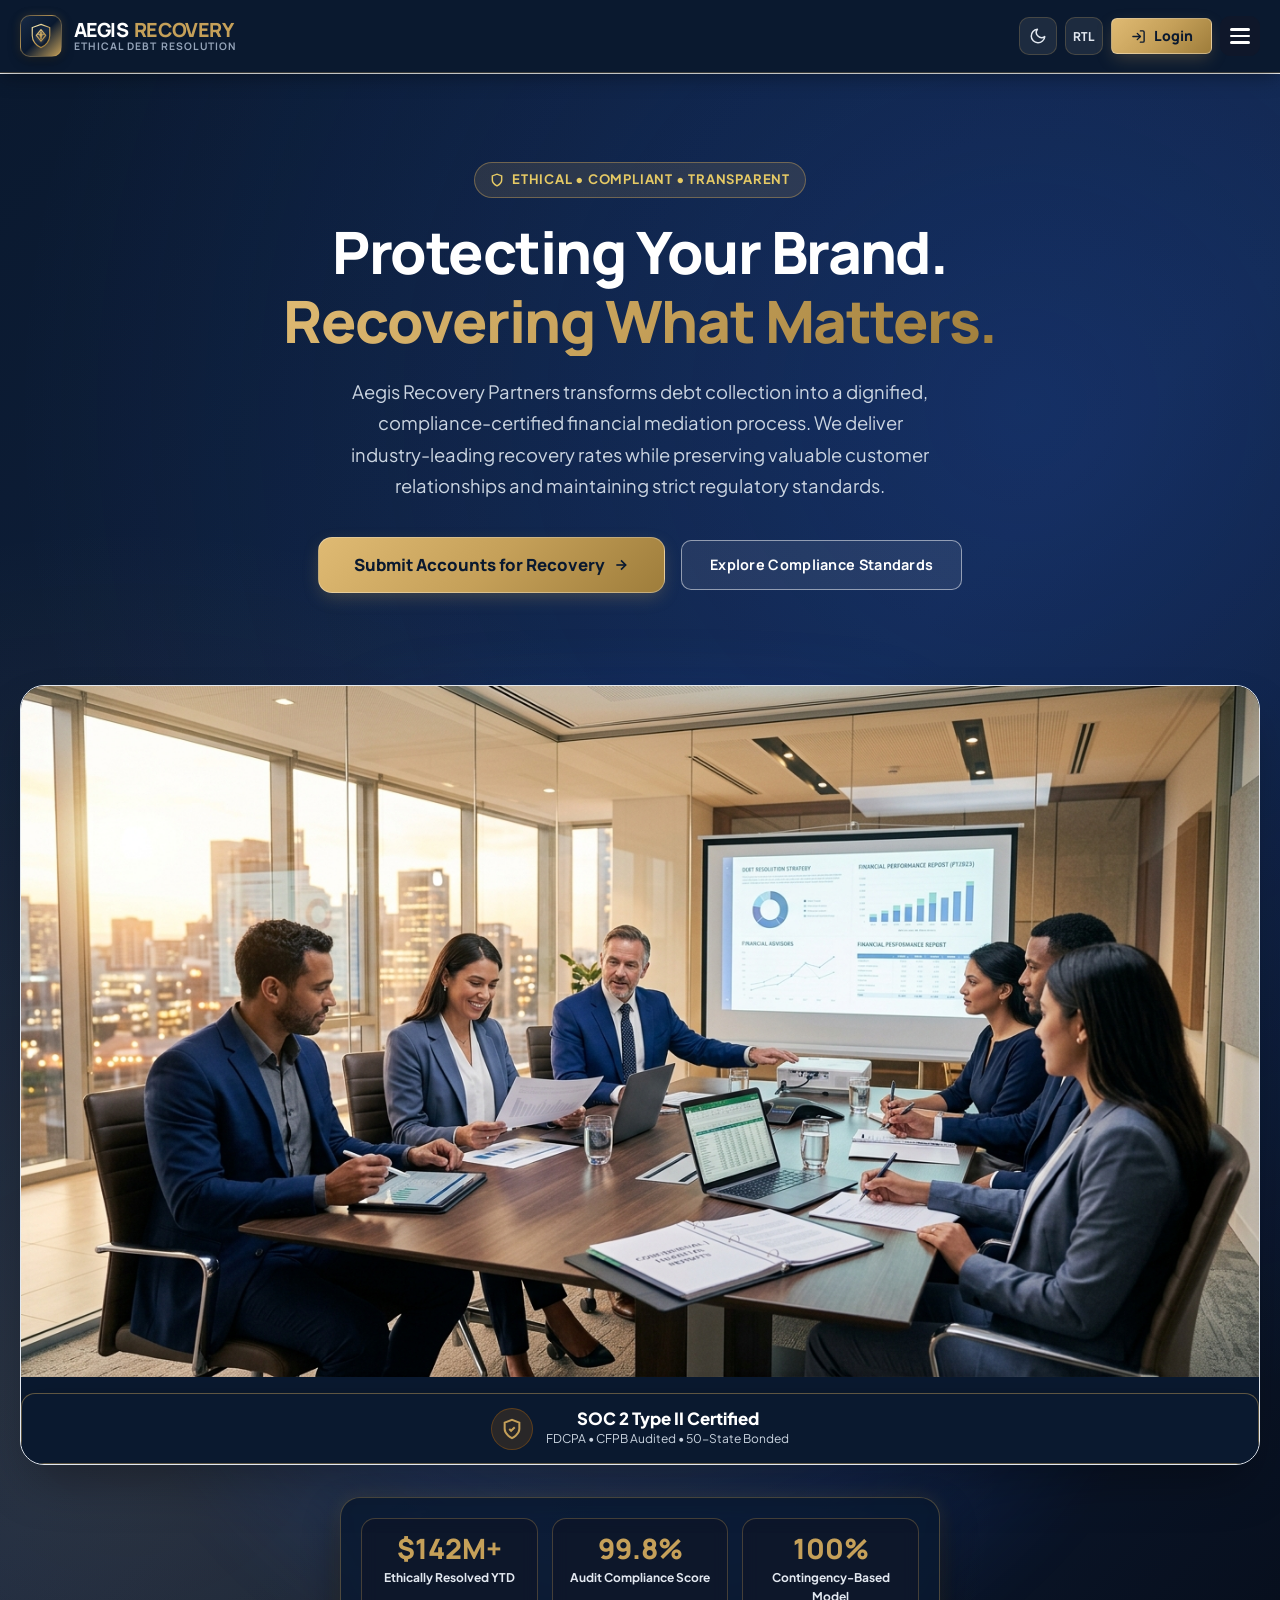
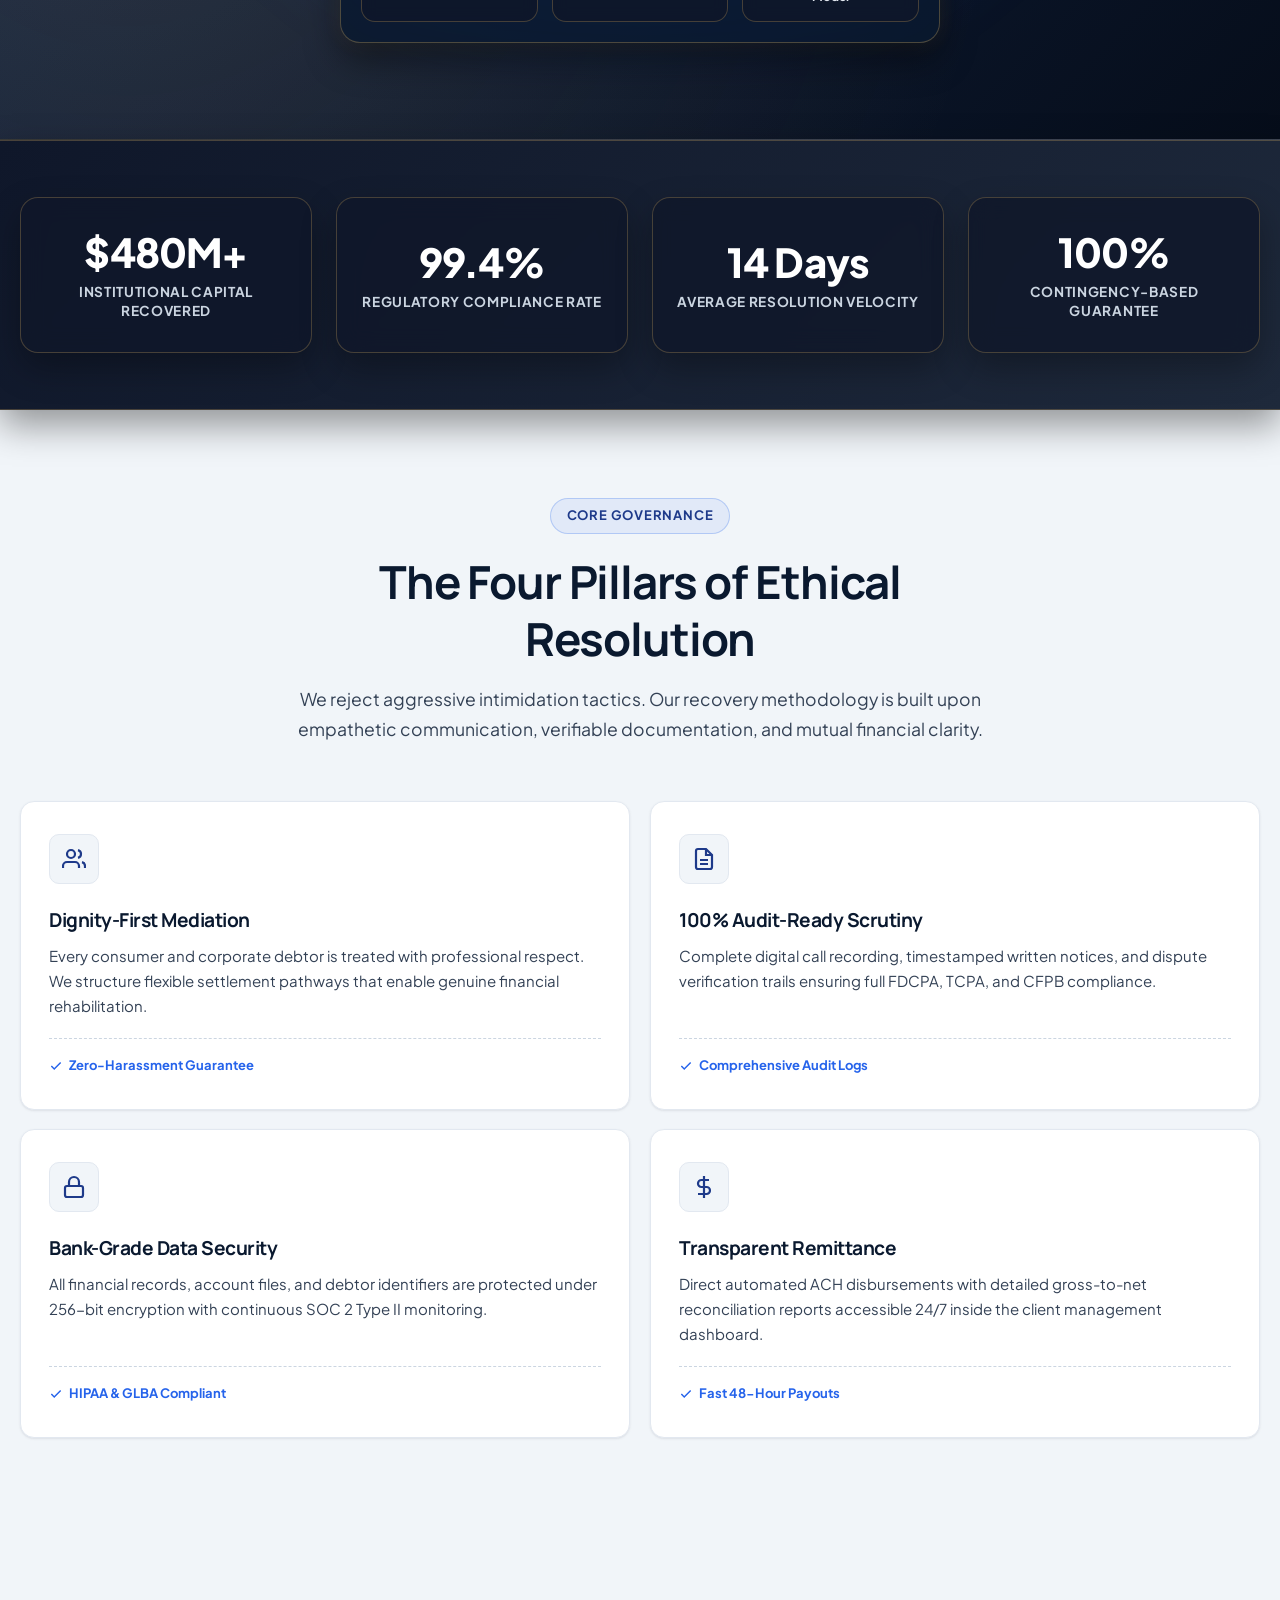
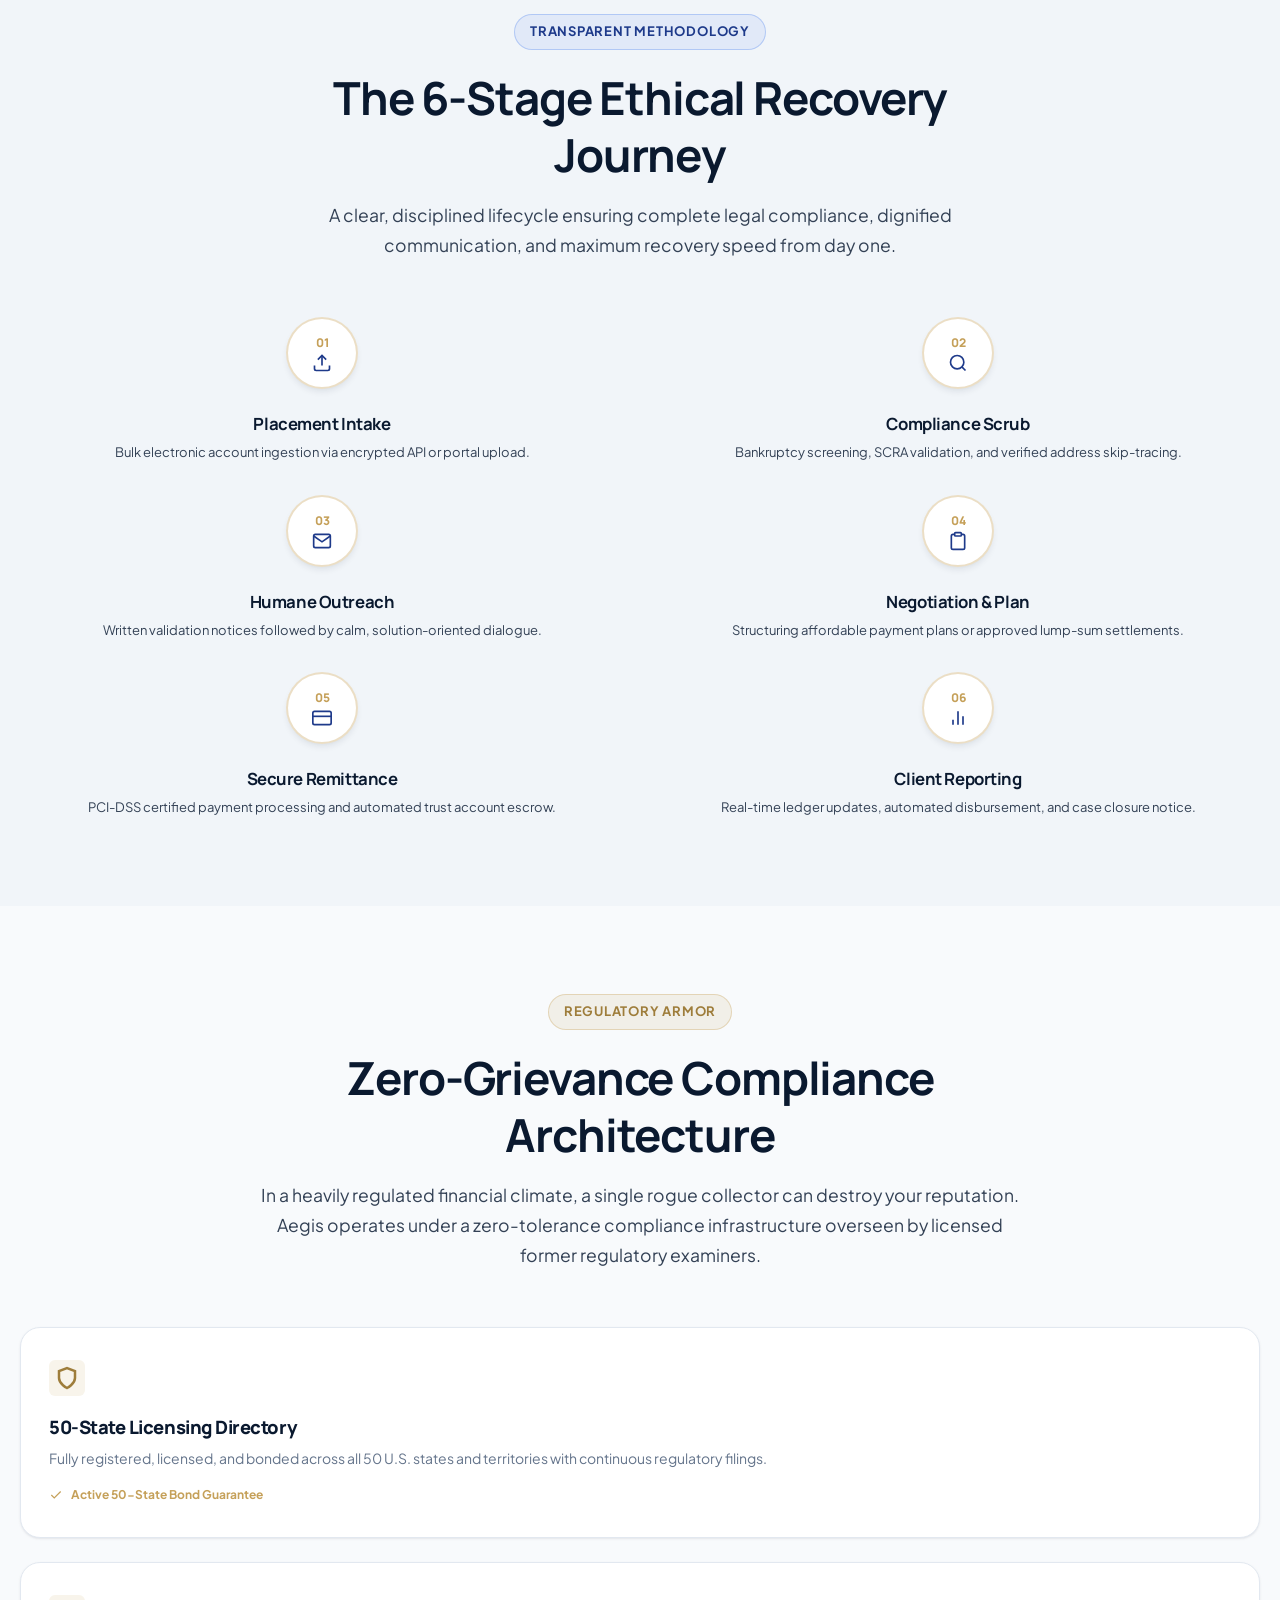
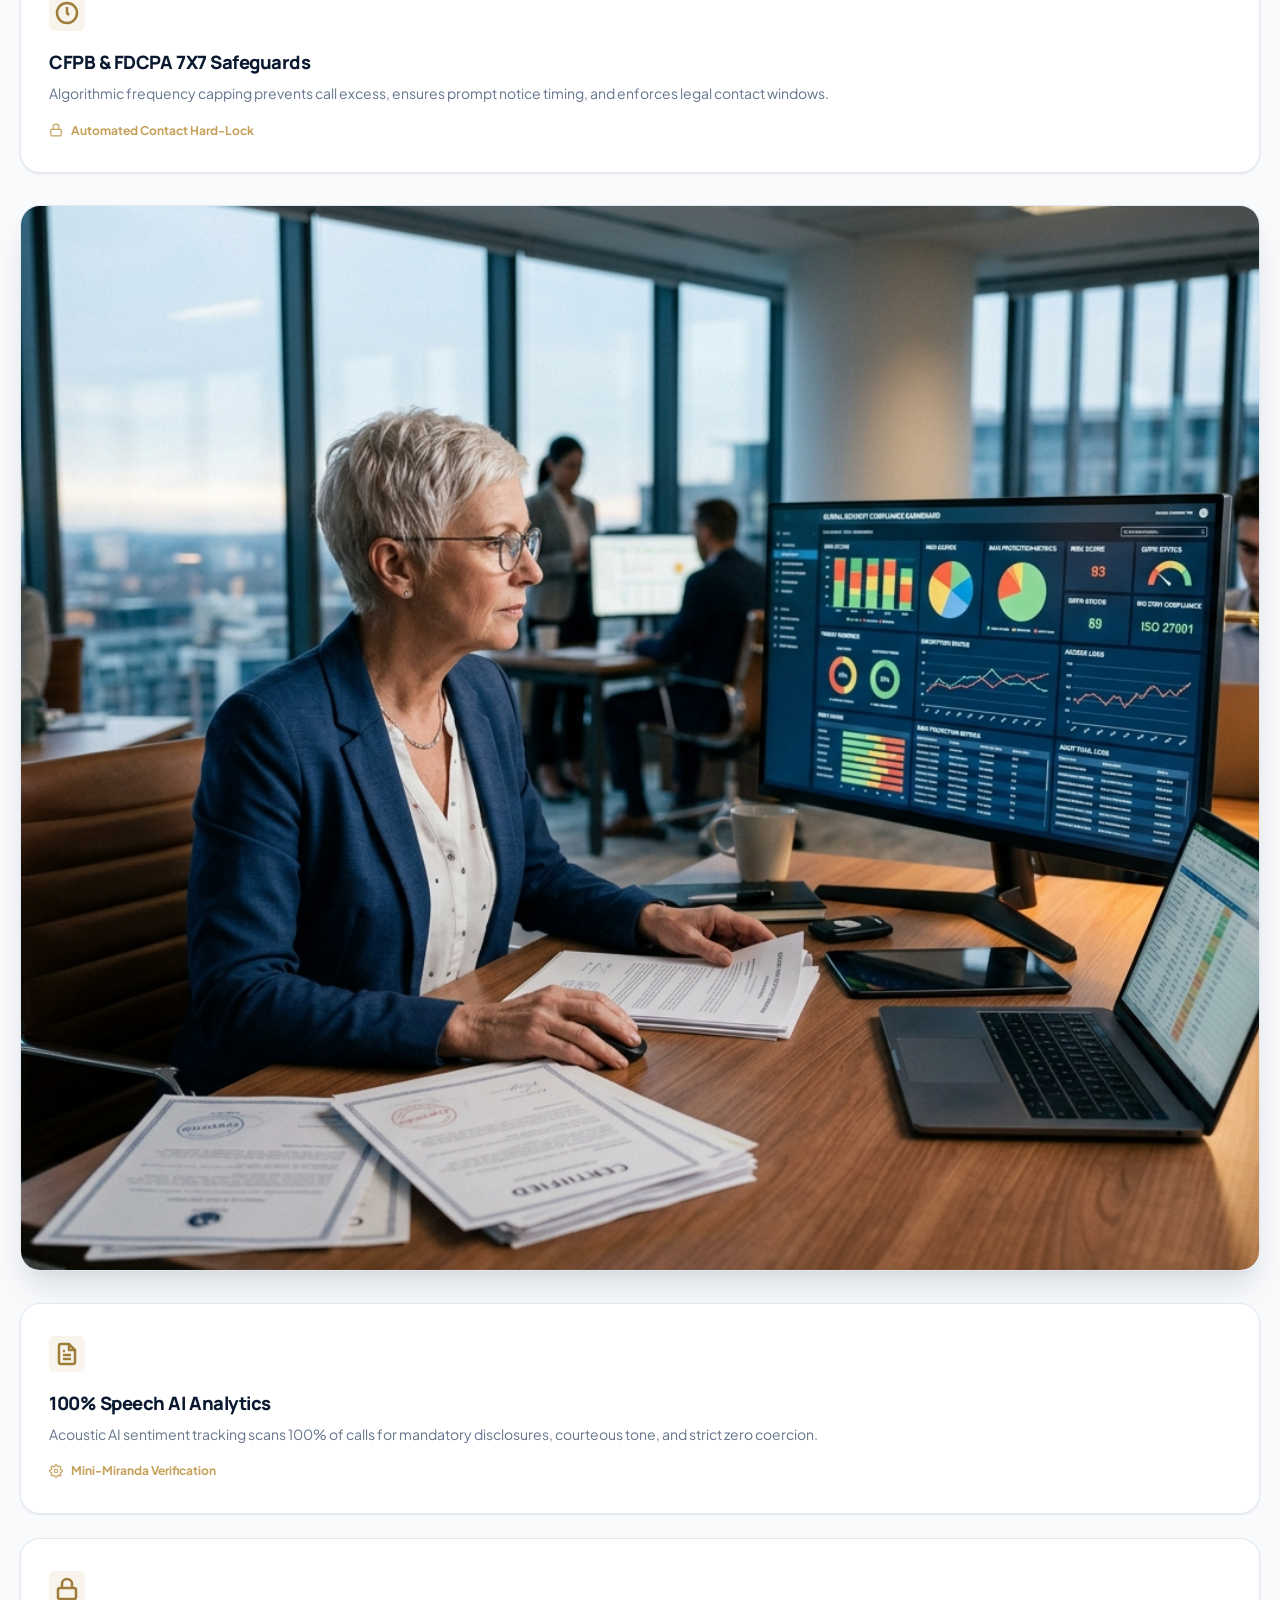
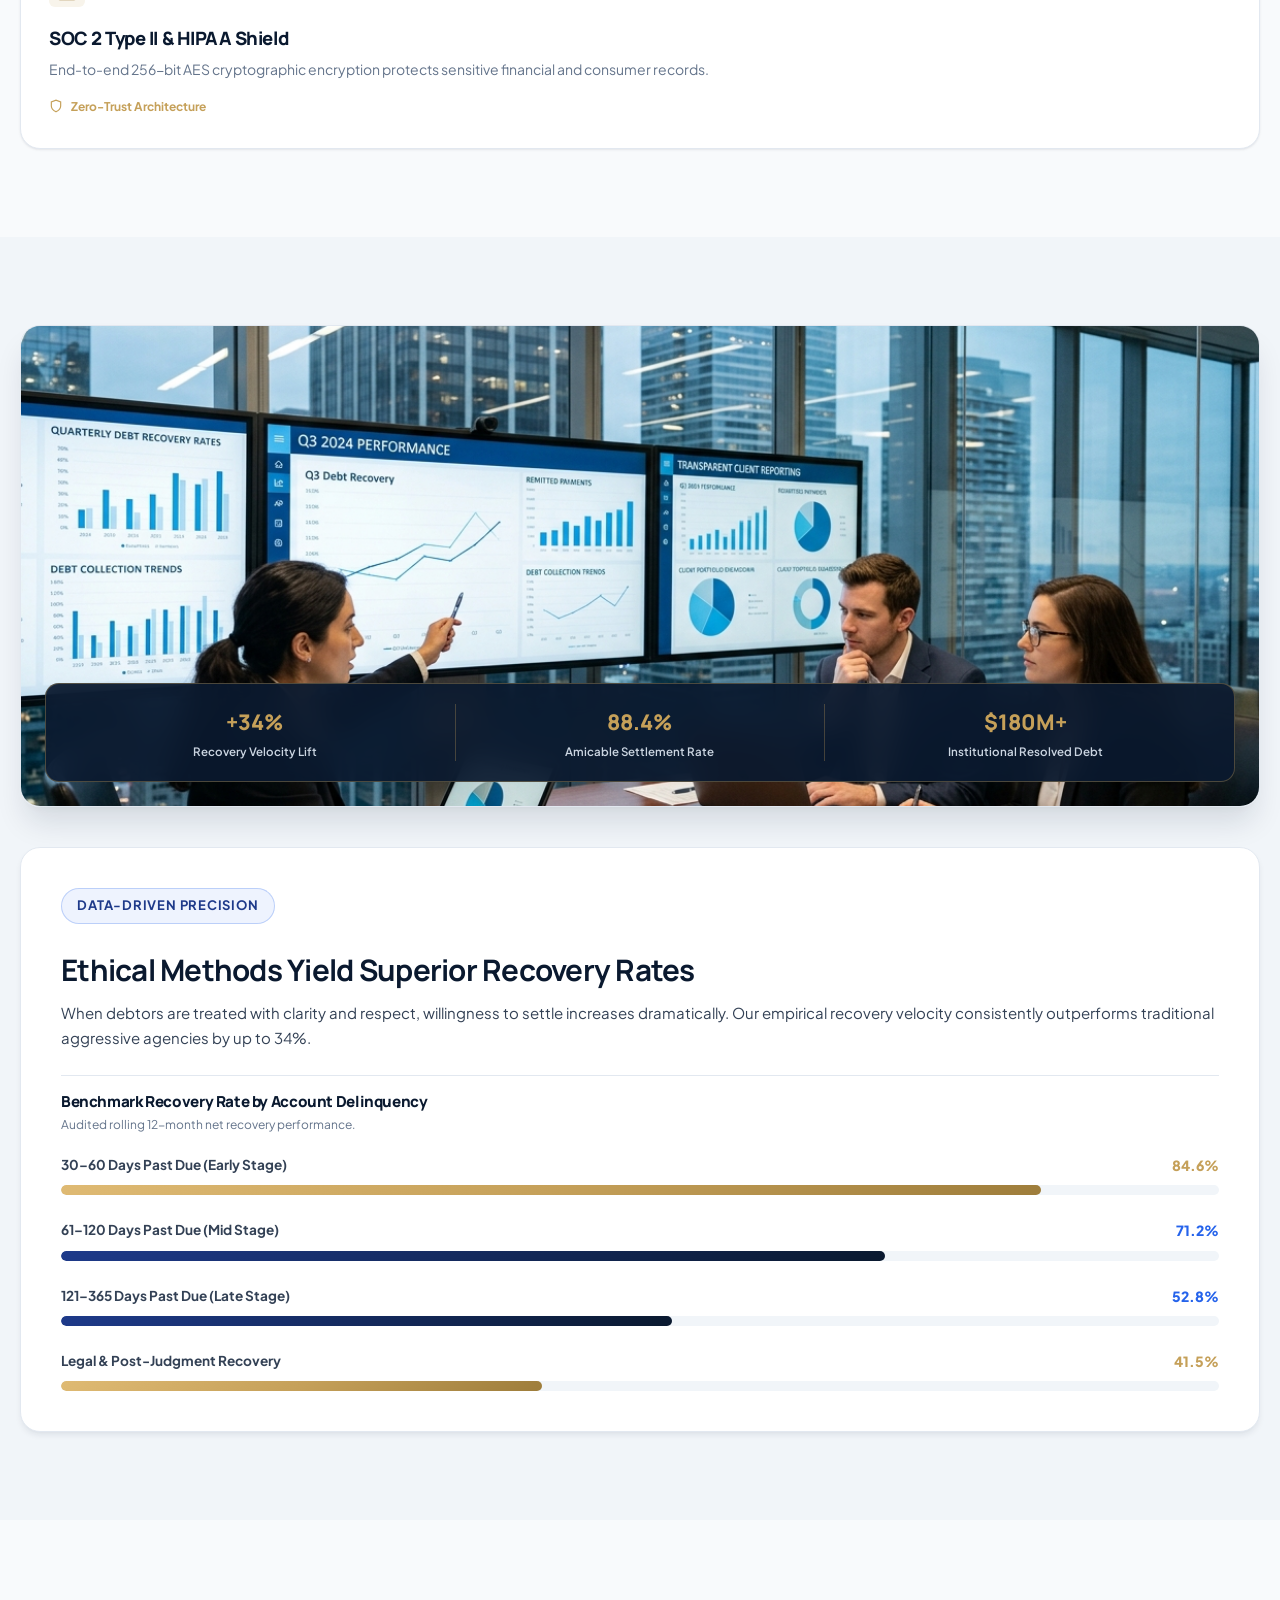
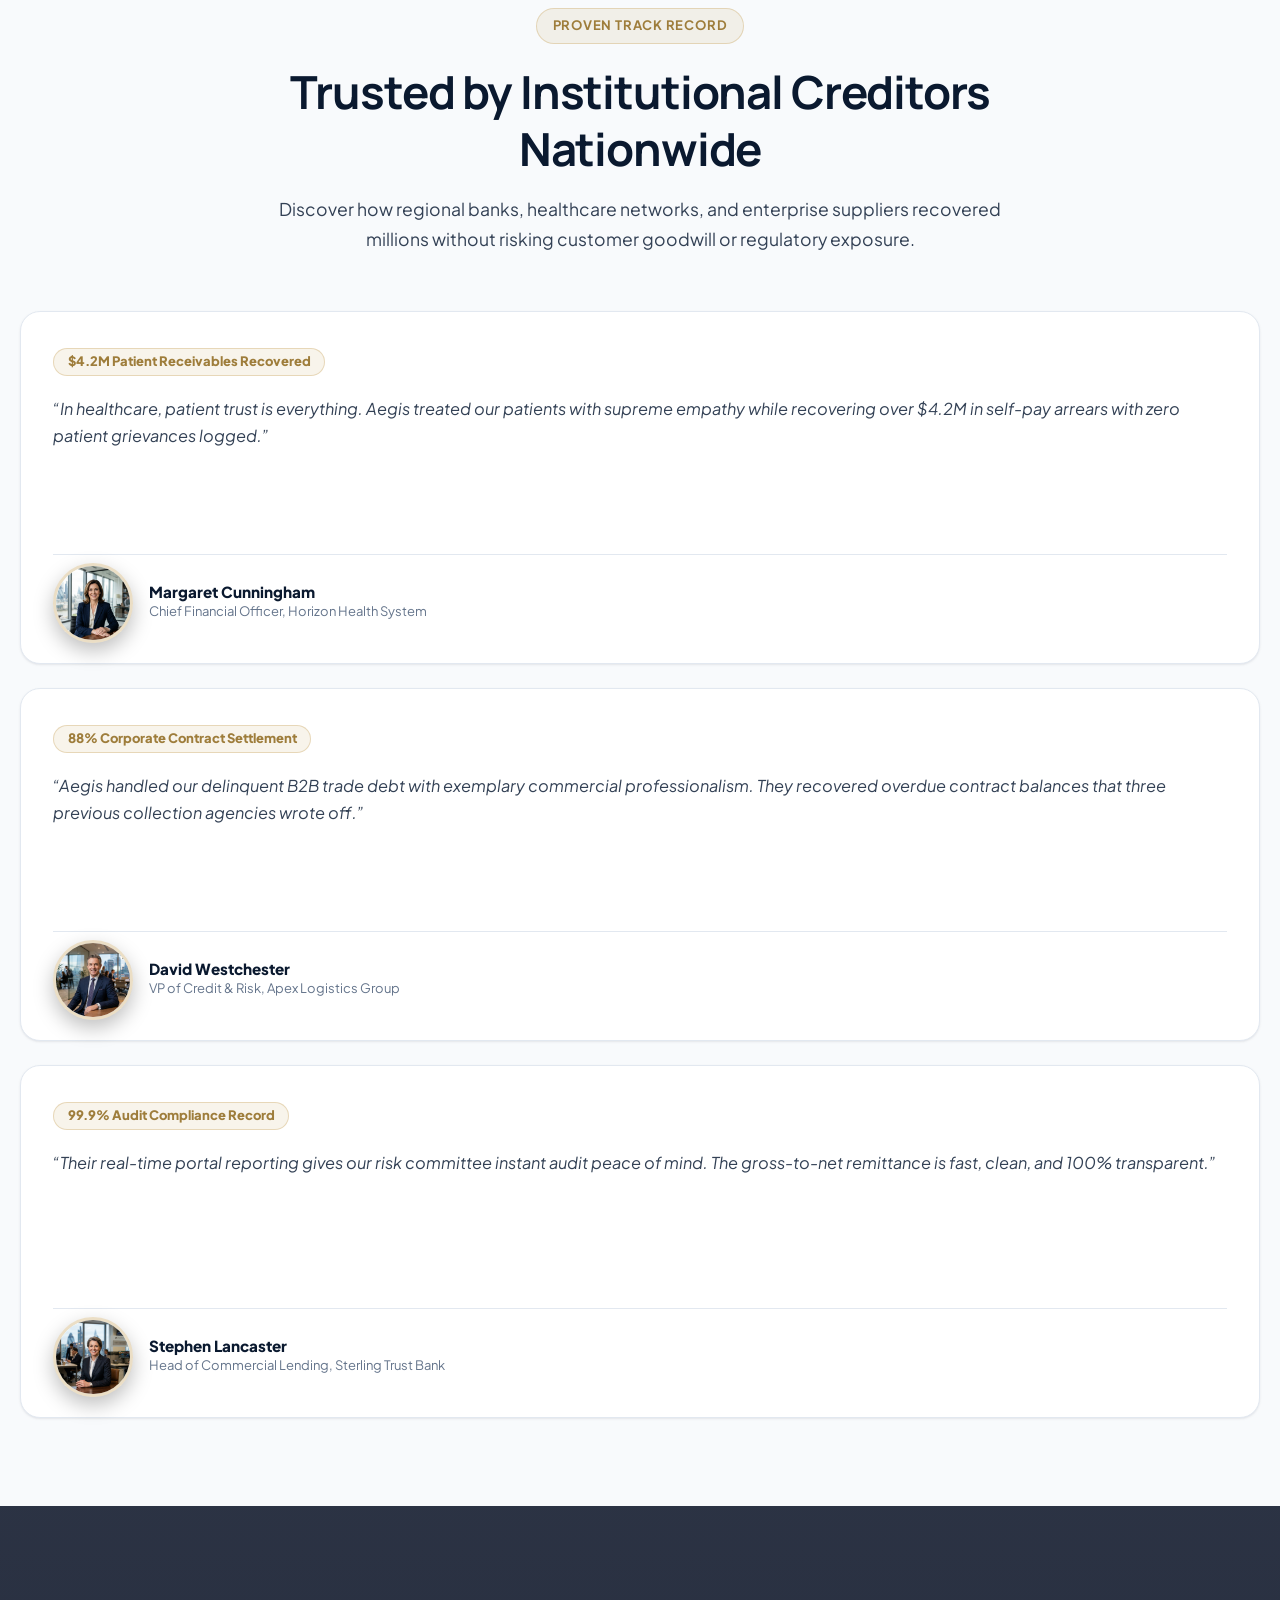
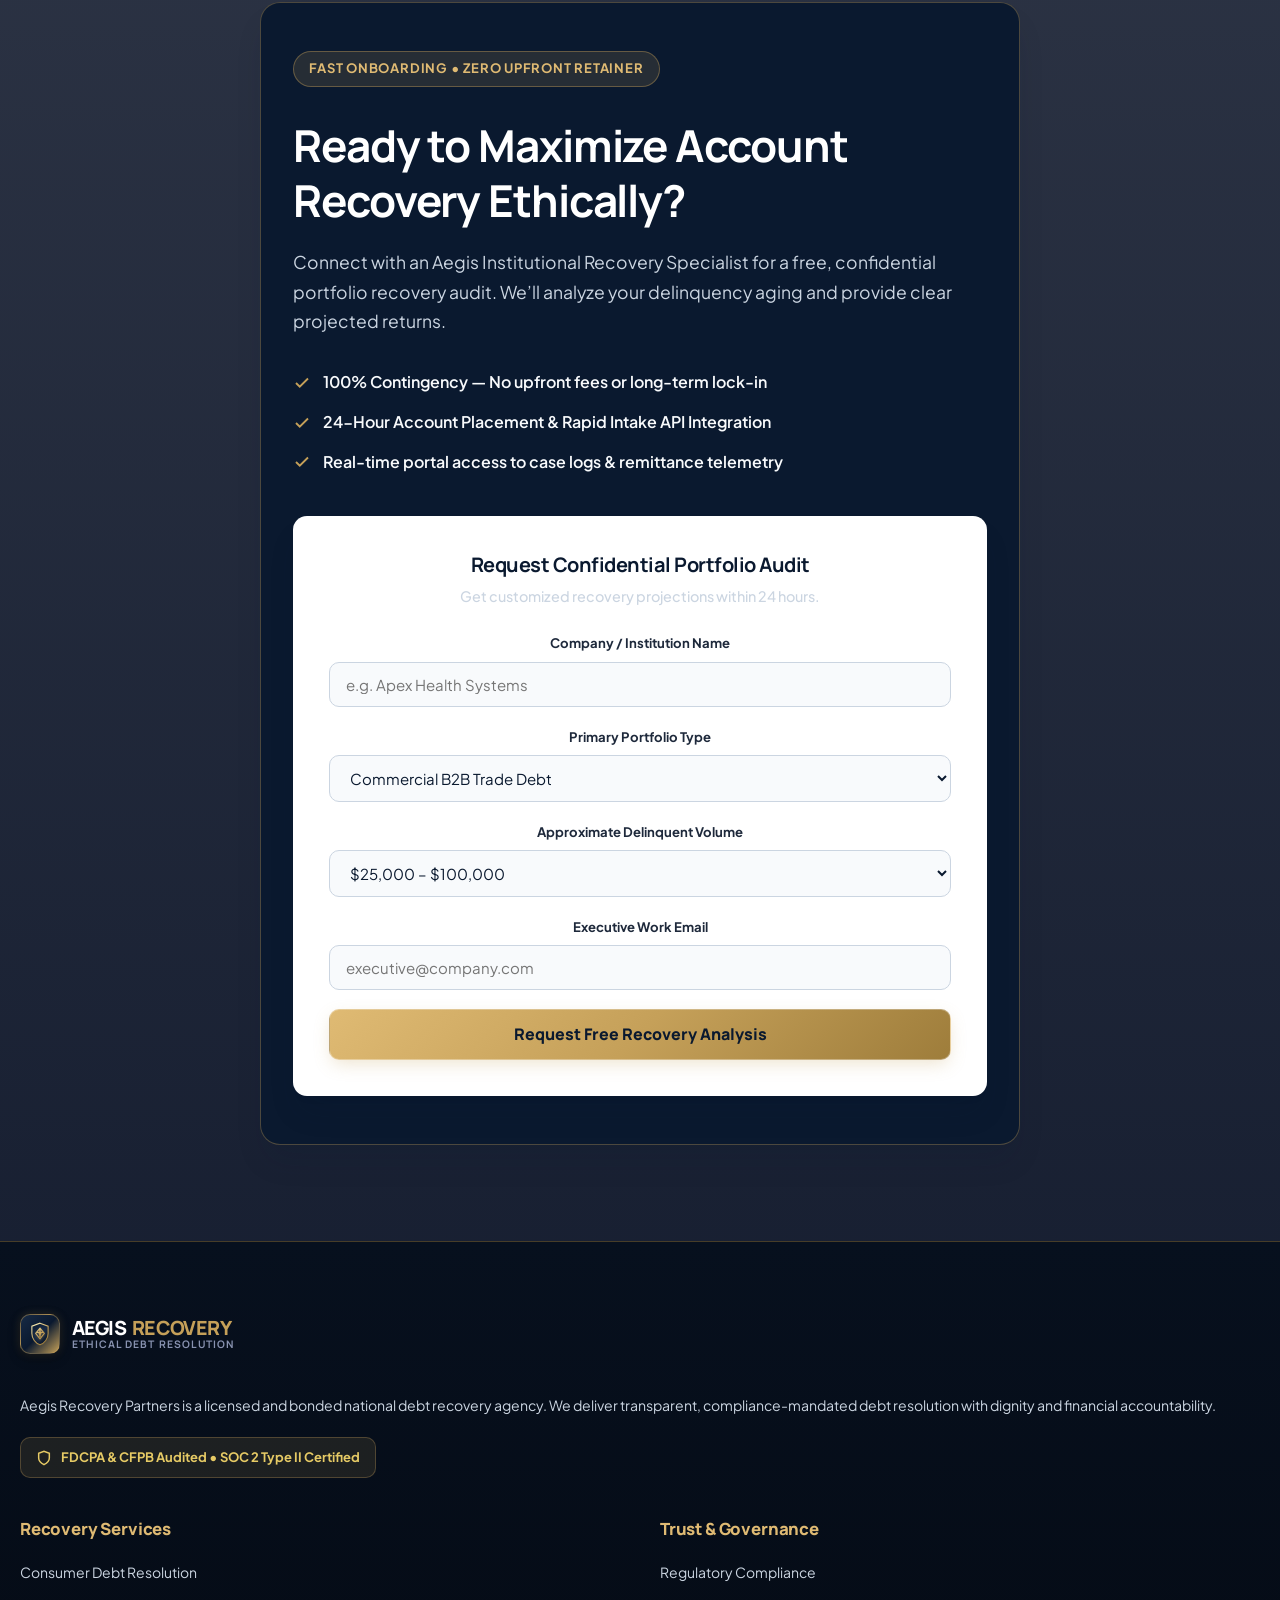
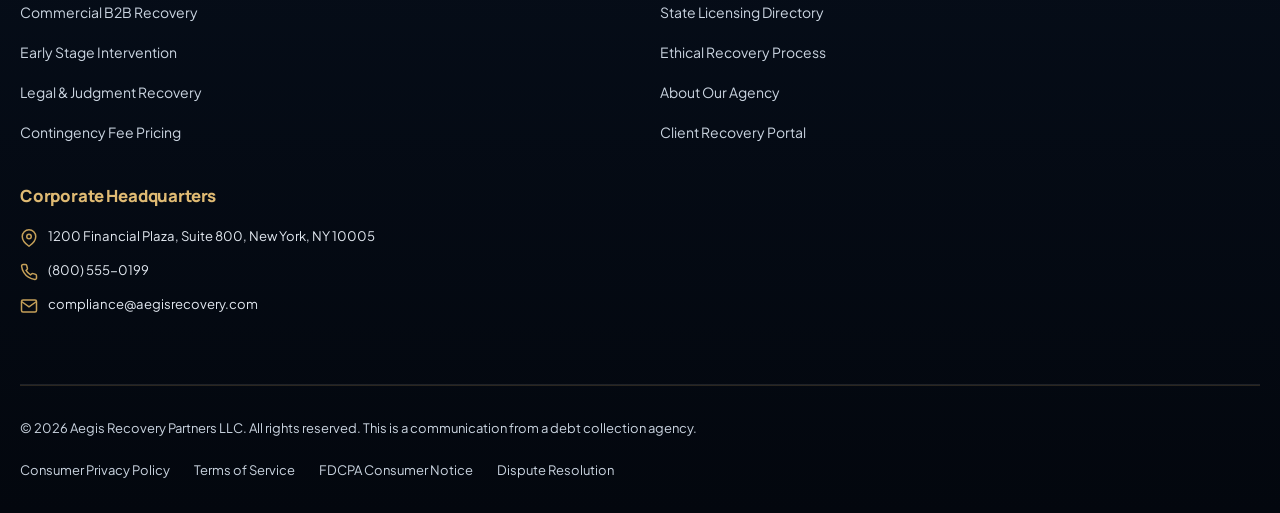
==== index.html @ 4e5611f0 "first commit" ====
<!DOCTYPE html>
<html lang="en" data-theme="light" dir="ltr">
<head>
  <meta charset="UTF-8">
  <meta name="viewport" content="width=device-width, initial-scale=1.0">
  <meta name="description" content="Aegis Recovery Partners — Premier ethical debt recovery agency providing transparent commercial and consumer debt resolution with strict compliance.">
  <meta name="keywords" content="debt collection agency, ethical debt recovery, commercial debt resolution, compliance debt recovery, consumer account resolution">
  <title>Aegis Recovery Partners | Ethical & Compliance-First Debt Resolution</title>

  <!-- Favicon -->
  <link rel="icon" type="image/svg+xml" href="assets/images/icons/favicon.svg">

  <!-- Core CSS -->
  <link rel="stylesheet" href="assets/css/style.css?v=303">
  <link rel="stylesheet" href="assets/css/responsive.css?v=303">
  <script>
    window.toggleMobileMenu = function(e) {
      if (e) {
        if (e.preventDefault) e.preventDefault();
        if (e.stopPropagation) e.stopPropagation();
      }
      var drawer = document.getElementById('mobileDrawer');
      var overlay = document.getElementById('mobileOverlay') || document.getElementById('drawerOverlay');
      var hamburgers = document.querySelectorAll('.hamburger-btn, #hamburgerBtn');
      if (!drawer) return;

      var isOpen = drawer.classList.contains('is-open') || drawer.classList.contains('active');
      if (isOpen) {
        drawer.classList.remove('is-open', 'active');
        if (overlay) overlay.classList.remove('is-open', 'active');
        hamburgers.forEach(function(btn) {
          btn.classList.remove('is-active', 'active');
          btn.setAttribute('aria-expanded', 'false');
        });
        document.body.classList.remove('menu-open');
      } else {
        drawer.classList.add('is-open', 'active');
        if (overlay) overlay.classList.add('is-open', 'active');
        hamburgers.forEach(function(btn) {
          btn.classList.add('is-active', 'active');
          btn.setAttribute('aria-expanded', 'true');
        });
        document.body.classList.add('menu-open');
      }

      var dropdownTargets = drawer.querySelectorAll('.mobile-nav-item, .has-dropdown, .has-submenu, .mobile-submenu, .mobile-dropdown-toggle');
      dropdownTargets.forEach(function(item) {
        item.classList.remove('is-expanded', 'active', 'show', 'open');
      });
    };
  </script>
  <style>
    /* Direct priority styling for Hero Stats Row & Below Hero Stats Counter Strip */
    .hero-stats-row.hero-visual-stats {
      display: grid !important;
      grid-template-columns: repeat(3, 1fr) !important;
      gap: 0.85rem !important;
      margin-top: 2rem !important;
      width: 100% !important;
    }
    .hero-stats-pod {
      background: rgba(15, 23, 42, 0.75) !important;
      backdrop-filter: blur(8px) !important;
      border: 1px solid rgba(197, 160, 89, 0.3) !important;
      border-radius: 14px !important;
      padding: 0.85rem 0.75rem !important;
      text-align: center !important;
    }
    .hero-stat-number {
      color: #C5A059 !important;
      line-height: 1.1 !important;
    }
    .hero-stat-label {
      font-size: 0.75rem !important;
      font-weight: 700 !important;
      color: #E2E8F0 !important;
      margin-top: 0.25rem !important;
    }

    /* Stats Counter Strip Below Hero */
    .stats-counter-strip {
      padding: 3.5rem 0 !important;
      background: linear-gradient(135deg, #0F172A 0%, #1E293B 100%) !important;
      border-top: 1.5px solid rgba(197, 160, 89, 0.3) !important;
      border-bottom: 1.5px solid rgba(197, 160, 89, 0.3) !important;
      position: relative !important;
      z-index: 10 !important;
      box-shadow: 0 15px 35px rgba(0, 0, 0, 0.4) !important;
      width: 100% !important;
    }
    .stats-counter-grid {
      display: grid !important;
      grid-template-columns: repeat(4, 1fr) !important;
      gap: 1.5rem !important;
      align-items: stretch !important;
    }
    .stat-counter-card {
      background: rgba(15, 23, 42, 0.8) !important;
      backdrop-filter: blur(12px) !important;
      -webkit-backdrop-filter: blur(12px) !important;
      border: 1.5px solid rgba(197, 160, 89, 0.3) !important;
      border-radius: 18px !important;
      padding: 2rem 1.5rem !important;
      text-align: center !important;
      box-shadow: 0 15px 35px rgba(0, 0, 0, 0.3) !important;
      transition: transform 0.35s ease, border-color 0.35s ease, box-shadow 0.35s ease !important;
      display: flex !important;
      flex-direction: column !important;
      justify-content: center !important;
      align-items: center !important;
    }
    .stat-counter-card:hover {
      transform: translateY(-6px) !important;
      border-color: #C5A059 !important;
      box-shadow: 0 20px 40px rgba(197, 160, 89, 0.25) !important;
    }
    .stat-number-display {
      font-family: inherit !important;
      font-size: 2.5rem !important;
      font-weight: 900 !important;
      color: #DFBA73 !important;
      line-height: 1.1 !important;
      margin-bottom: 0.5rem !important;
      letter-spacing: -0.02em !important;
    }
    .stat-label-text {
      font-size: 0.85rem !important;
      font-weight: 700 !important;
      color: #E2E8F0 !important;
      line-height: 1.4 !important;
      text-transform: uppercase !important;
      letter-spacing: 0.05em !important;
    }

    @media (max-width: 1023px) {
      .stats-counter-grid {
        grid-template-columns: repeat(2, 1fr) !important;
        gap: 1.25rem !important;
      }
    }
    @media (max-width: 639px) {
      .stats-counter-grid {
        grid-template-columns: 1fr !important;
        gap: 1rem !important;
      }
    }
  </style>
</head>
<body>

  <!-- PAGE PRELOADER -->
  <div id="pagePreloader" style="position: fixed; inset: 0; z-index: 999999; background-color: #0A192F; display: flex; flex-direction: column; align-items: center; justify-content: center; gap: 1.25rem;">
    <div class="preloader-spinner-ring"></div>
    <div class="preloader-brand-box">
      <div class="preloader-text-brand">AEGIS <span class="gold-accent">RECOVERY</span></div>
    </div>
    <div class="preloader-bar-track"><div class="preloader-bar-fill"></div></div>
  </div>

  <!-- ==========================================================================
       PUBLIC HEADER / NAVBAR (BALANCED SPACING & CLEAN NAV LABELS)
       ========================================================================== -->
  <header class="site-header" id="siteHeader">
    <div class="container">
      <nav class="navbar" aria-label="Main Navigation">
        <!-- Logo / Brand with Attractive Shield Emblem -->
        <a href="index.html" class="nav-brand" aria-label="Aegis Recovery Partners Homepage">
          <div class="brand-emblem">
            <img src="assets/images/icons/logo.svg" alt="Aegis Logo Emblem" width="28" height="28">
          </div>
          <div class="brand-text">
            <span class="brand-title">AEGIS <span class="gold-accent">RECOVERY</span></span>
            <span class="brand-subtitle">Ethical Debt Resolution</span>
          </div>
        </a>

        <!-- Main Navigation Menu (Clean Labels, Compact Spacing) -->
        <ul class="nav-menu" id="navMenu">
          <!-- 1. Home (Dropdown: Home 1, Home 2) -->
          <li class="nav-item nav-dropdown" id="homeDropdown">
            <a href="index.html" class="nav-link active" id="homeDropdownToggle" aria-haspopup="true" aria-expanded="false">
              <span>Home</span>
              <span class="dropdown-arrow">▼</span>
            </a>
            <div class="dropdown-menu" aria-labelledby="homeDropdownToggle">
              <a href="index.html" class="dropdown-item active">
                <div class="dropdown-item-content">
                  <span class="dropdown-item-title">Home 1 — Ethical Recovery</span>
                  <span class="dropdown-item-desc">Trust-first commercial &amp; consumer resolution</span>
                </div>
              </a>
              <a href="home-2.html" class="dropdown-item">
                <div class="dropdown-item-content">
                  <span class="dropdown-item-title">Home 2 — Compliance &amp; Intelligence</span>
                  <span class="dropdown-item-desc">Editorial data-driven debt recovery</span>
                </div>
              </a>
            </div>
          </li>

          <!-- 2. About -->
          <li class="nav-item">
            <a href="about.html" class="nav-link">About</a>
          </li>

          <!-- 3. Services -->
          <li class="nav-item">
            <a href="services.html" class="nav-link">Services</a>
          </li>

          <!-- 4. Compliance & Licensing -->
          <li class="nav-item">
            <a href="compliance.html" class="nav-link">Compliance &amp; Licensing</a>
          </li>

          <!-- 5. Pricing -->
          <li class="nav-item">
            <a href="pricing.html" class="nav-link">Pricing</a>
          </li>

          <!-- 6. Recovery Process -->
          <li class="nav-item">
            <a href="recovery-process.html" class="nav-link">Recovery Process</a>
          </li>

          <!-- 7. Contact -->
          <li class="nav-item">
            <a href="contact.html" class="nav-link">Contact</a>
          </li>

          <!-- 8. Dashboard (Clean Label Format) -->
          <li class="nav-item">
            <a href="dashboard.html" class="nav-link">Dashboard</a>
          </li>
        </ul>

        <!-- Right Controls: Theme Toggle, RTL Toggle, Login Button, Mobile Hamburger -->
        <div class="nav-actions">
          <!-- Theme Toggle -->
          <button type="button" class="icon-btn theme-toggle-btn" aria-label="Toggle light and dark mode" id="themeToggleBtn">
            <span class="theme-icon">
              <svg width="17" height="17" viewBox="0 0 24 24" fill="none" stroke="currentColor" stroke-width="2" stroke-linecap="round" stroke-linejoin="round">
                <path d="M21 12.79A9 9 0 1 1 11.21 3 7 7 0 0 0 21 12.79z"></path>
              </svg>
            </span>
          </button>

          <!-- RTL/LTR Toggle -->
          <button type="button" class="icon-btn rtl-toggle-btn" aria-label="Toggle text direction RTL/LTR" id="rtlToggleBtn">
            <span class="dir-label" style="font-size: 0.75rem; font-weight: 700;">RTL</span>
          </button>

          <!-- Login Button -->
          <a href="login.html" class="btn btn-gold btn-sm" id="navLoginBtn">
            <svg width="15" height="15" viewBox="0 0 24 24" fill="none" stroke="currentColor" stroke-width="2.2" stroke-linecap="round" stroke-linejoin="round">
              <path d="M15 3h4a2 2 0 0 1 2 2v14a2 2 0 0 1-2 2h-4"></path>
              <polyline points="10 17 15 12 10 7"></polyline>
              <line x1="15" y1="12" x2="3" y2="12"></line>
            </svg>
            <span>Login</span>
          </a>

          <!-- Hamburger Button (Mobile) -->
          <button type="button" class="hamburger-btn" id="hamburgerBtn" aria-label="Toggle navigation menu" aria-expanded="false" aria-controls="mobileDrawer" onclick="toggleMobileMenu(event)">
            <span class="hamburger-line"></span>
            <span class="hamburger-line"></span>
            <span class="hamburger-line"></span>
          </button>
        </div>
      </nav>
    </div>
  </header>

  <!-- ==========================================================================
       MOBILE DRAWER NAVIGATION
       ========================================================================== -->
  <div class="mobile-overlay" id="mobileOverlay" aria-hidden="true"></div>
  <aside class="mobile-drawer" id="mobileDrawer" aria-label="Mobile Navigation Drawer">
    <div class="mobile-drawer-header">
      <a href="index.html" class="nav-brand">
        <div class="brand-emblem" style="width: 38px; height: 38px;">
          <img src="assets/images/icons/logo.svg" alt="Aegis Logo" width="24" height="24">
        </div>
        <div class="brand-text">
          <span class="brand-title" style="font-size: 1.1rem;">AEGIS <span class="gold-accent">RECOVERY</span></span>
        </div>
      </a>
      <button type="button" class="icon-btn" id="drawerCloseBtn" aria-label="Close navigation menu">
        <svg width="20" height="20" viewBox="0 0 24 24" fill="none" stroke="currentColor" stroke-width="2" stroke-linecap="round" stroke-linejoin="round">
          <line x1="18" y1="6" x2="6" y2="18"></line>
          <line x1="6" y1="6" x2="18" y2="18"></line>
        </svg>
      </button>
    </div>

    <ul class="mobile-nav-list">
      <li class="mobile-nav-item has-dropdown">
        <a href="#" class="mobile-nav-link mobile-dropdown-toggle active">
          <span>Home</span>
          <span class="dropdown-arrow">▼</span>
        </a>
        <div class="mobile-submenu">
          <a href="index.html" class="mobile-submenu-link active">Home 1 — Ethical Recovery</a>
          <a href="home-2.html" class="mobile-submenu-link">Home 2 — Compliance &amp; Intelligence</a>
        </div>
      </li>
      <li class="mobile-nav-item"><a href="services.html" class="mobile-nav-link">Services</a></li>
      <li class="mobile-nav-item"><a href="compliance.html" class="mobile-nav-link">Compliance &amp; Licensing</a></li>
      <li class="mobile-nav-item"><a href="pricing.html" class="mobile-nav-link">Pricing</a></li>
      <li class="mobile-nav-item"><a href="recovery-process.html" class="mobile-nav-link">Recovery Process</a></li>
      <li class="mobile-nav-item"><a href="about.html" class="mobile-nav-link">About</a></li>
      <li class="mobile-nav-item"><a href="contact.html" class="mobile-nav-link">Contact</a></li>
      <li class="mobile-nav-item"><a href="dashboard.html" class="mobile-nav-link">Dashboard</a></li>
    </ul>

    <div class="mobile-drawer-footer">
      <a href="login.html" class="btn btn-gold btn-sm" style="width: 100%;">
        <svg width="16" height="16" viewBox="0 0 24 24" fill="none" stroke="currentColor" stroke-width="2.2"><path d="M15 3h4a2 2 0 0 1 2 2v14a2 2 0 0 1-2 2h-4"></path><polyline points="10 17 15 12 10 7"></polyline><line x1="15" y1="12" x2="3" y2="12"></line></svg>
        <span>Portal Login</span>
      </a>
    </div>
  </aside>

  <!-- ==========================================================================
       MAIN CONTENT (EXACTLY 8 MEANINGFUL HOME 1 SECTIONS)
       ========================================================================== -->
  <main id="mainContent" role="main">

    <!-- ==========================================================================
         SECTION 1: ETHICAL RECOVERY HERO
         ========================================================================== -->
    <section class="hero-section" id="hero" aria-label="Hero Section">
      <div class="container">
        <div class="hero-grid">
          <!-- Hero Text Content -->
          <div class="hero-content reveal-fade-left">
            <span class="section-tag">
              <svg width="14" height="14" viewBox="0 0 24 24" fill="none" stroke="currentColor" stroke-width="2.5"><path d="M12 22s8-4 8-10V5l-8-3-8 3v7c0 6 8 10 8 10z"></path></svg>
              Ethical &bull; Compliant &bull; Transparent
            </span>
            <h1 class="hero-title">
              Protecting Your Brand.<br>
              <span class="hero-title-highlight">Recovering What Matters.</span>
            </h1>
            <p class="hero-description">
              Aegis Recovery Partners transforms debt collection into a dignified, compliance-certified financial mediation process. We deliver industry-leading recovery rates while preserving valuable customer relationships and maintaining strict regulatory standards.
            </p>
            <div class="hero-cta-group">
              <a href="#placement-cta" class="btn btn-gold btn-lg">
                <span>Submit Accounts for Recovery</span>
                <svg width="16" height="16" viewBox="0 0 24 24" fill="none" stroke="currentColor" stroke-width="2.5"><line x1="5" y1="12" x2="19" y2="12"></line><polyline points="12 5 19 12 12 19"></polyline></svg>
              </a>
              <a href="compliance.html" class="btn btn-outline-white btn-lg">Explore Compliance Standards</a>
            </div>
          </div>

          <!-- Hero Visual Representation -->
          <div class="hero-visual-wrapper reveal-fade-right">
            <div class="hero-image-frame visual-media-frame">
              <img src="assets/images/hero/hero-consultation.webp" alt="Aegis Financial Recovery Consultation Boardroom Meeting" width="600" height="440">

              <!-- Floating Trust Badge (Nested Inside Image Frame Bottom-Left) -->
              <div class="hero-floating-badge">
                <div class="floating-badge-icon">
                  <svg width="22" height="22" viewBox="0 0 24 24" fill="none" stroke="currentColor" stroke-width="2.2"><path d="M12 22s8-4 8-10V5l-8-3-8 3v7c0 6 8 10 8 10z"></path><polyline points="9 12 11 14 15 10"></polyline></svg>
                </div>
                <div>
                  <div class="floating-badge-title">SOC 2 Type II Certified</div>
                  <div class="floating-badge-desc">FDCPA &bull; CFPB Audited &bull; 50-State Bonded</div>
                </div>
              </div>
            </div>

            <!-- Key Metric Row (Positioned Directly Below Hero Image Frame) -->
            <div class="hero-stats-row hero-visual-stats">
              <div class="hero-stat-item hero-stats-pod">
                <div class="hero-stat-number" data-counter="142" data-prefix="$" data-suffix="M+">$142M+</div>
                <div class="hero-stat-label">Ethically Resolved YTD</div>
              </div>
              <div class="hero-stat-item hero-stats-pod">
                <div class="hero-stat-number" data-counter="99.8" data-decimals="1" data-suffix="%">99.8%</div>
                <div class="hero-stat-label">Audit Compliance Score</div>
              </div>
              <div class="hero-stat-item hero-stats-pod">
                <div class="hero-stat-number" data-counter="100" data-suffix="%">100%</div>
                <div class="hero-stat-label">Contingency-Based Model</div>
              </div>
            </div>
          </div>
        </div>
      </div>
    </section>

    <!-- ==========================================================================
         VISUAL STATS COUNTER BANNER (GYM-LEMON-ZETA RHYTHM)
         ========================================================================== -->
    <section class="stats-counter-strip" aria-label="Key Performance Statistics">
      <div class="container">
        <div class="stats-counter-grid">
          <div class="stat-counter-card reveal-fade-up delay-100">
            <div class="stat-number-display" data-counter="480" data-prefix="$" data-suffix="M+">$480M+</div>
            <div class="stat-label-text">Institutional Capital Recovered</div>
          </div>
          <div class="stat-counter-card reveal-fade-up delay-200">
            <div class="stat-number-display" data-counter="99.4" data-decimals="1" data-suffix="%">99.4%</div>
            <div class="stat-label-text">Regulatory Compliance Rate</div>
          </div>
          <div class="stat-counter-card reveal-fade-up delay-300">
            <div class="stat-number-display" data-counter="14" data-suffix=" Days">14 Days</div>
            <div class="stat-label-text">Average Resolution Velocity</div>
          </div>
          <div class="stat-counter-card reveal-fade-up delay-400">
            <div class="stat-number-display" data-counter="100" data-suffix="%">100%</div>
            <div class="stat-label-text">Contingency-Based Guarantee</div>
          </div>
        </div>
      </div>
    </section>


    <!-- ==========================================================================
         SECTION 2: RESPONSIBLE RECOVERY PRINCIPLES (BENTO GRID)
         ========================================================================== -->
    <section class="section" id="principles" style="background-color: var(--bg-surface-alt);" aria-label="Ethical Recovery Principles">
      <div class="container">
        <div class="section-header reveal-fade-up">
          <span class="section-tag section-tag-sapphire">Core Governance</span>
          <h2 class="section-title">The Four Pillars of Ethical Resolution</h2>
          <p class="section-desc">
            We reject aggressive intimidation tactics. Our recovery methodology is built upon empathetic communication, verifiable documentation, and mutual financial clarity.
          </p>
        </div>

        <div class="principles-grid">
          <!-- Pillar 1 -->
          <div class="principle-card reveal-fade-up delay-100">
            <div class="principle-icon-box">
              <svg width="24" height="24" viewBox="0 0 24 24" fill="none" stroke="currentColor" stroke-width="2.2"><path d="M17 21v-2a4 4 0 0 0-4-4H5a4 4 0 0 0-4 4v2"></path><circle cx="9" cy="7" r="4"></circle><path d="M23 21v-2a4 4 0 0 0-3-3.87"></path><path d="M16 3.13a4 4 0 0 1 0 7.75"></path></svg>
            </div>
            <h3 class="principle-card-title">Dignity-First Mediation</h3>
            <p class="principle-card-desc">
              Every consumer and corporate debtor is treated with professional respect. We structure flexible settlement pathways that enable genuine financial rehabilitation.
            </p>
            <div class="principle-footer">
              <svg width="14" height="14" viewBox="0 0 24 24" fill="none" stroke="currentColor" stroke-width="2.5"><polyline points="20 6 9 17 4 12"></polyline></svg>
              <span>Zero-Harassment Guarantee</span>
            </div>
          </div>

          <!-- Pillar 2 -->
          <div class="principle-card reveal-fade-up delay-200">
            <div class="principle-icon-box">
              <svg width="24" height="24" viewBox="0 0 24 24" fill="none" stroke="currentColor" stroke-width="2.2"><path d="M14 2H6a2 2 0 0 0-2 2v16a2 2 0 0 0 2 2h12a2 2 0 0 0 2-2V8z"></path><polyline points="14 2 14 8 20 8"></polyline><line x1="16" y1="13" x2="8" y2="13"></line><line x1="16" y1="17" x2="8" y2="17"></line></svg>
            </div>
            <h3 class="principle-card-title">100% Audit-Ready Scrutiny</h3>
            <p class="principle-card-desc">
              Complete digital call recording, timestamped written notices, and dispute verification trails ensuring full FDCPA, TCPA, and CFPB compliance.
            </p>
            <div class="principle-footer">
              <svg width="14" height="14" viewBox="0 0 24 24" fill="none" stroke="currentColor" stroke-width="2.5"><polyline points="20 6 9 17 4 12"></polyline></svg>
              <span>Comprehensive Audit Logs</span>
            </div>
          </div>

          <!-- Pillar 3 -->
          <div class="principle-card reveal-fade-up delay-300">
            <div class="principle-icon-box">
              <svg width="24" height="24" viewBox="0 0 24 24" fill="none" stroke="currentColor" stroke-width="2.2"><rect x="3" y="11" width="18" height="11" rx="2" ry="2"></rect><path d="M7 11V7a5 5 0 0 1 10 0v4"></path></svg>
            </div>
            <h3 class="principle-card-title">Bank-Grade Data Security</h3>
            <p class="principle-card-desc">
              All financial records, account files, and debtor identifiers are protected under 256-bit encryption with continuous SOC 2 Type II monitoring.
            </p>
            <div class="principle-footer">
              <svg width="14" height="14" viewBox="0 0 24 24" fill="none" stroke="currentColor" stroke-width="2.5"><polyline points="20 6 9 17 4 12"></polyline></svg>
              <span>HIPAA &amp; GLBA Compliant</span>
            </div>
          </div>

          <!-- Pillar 4 -->
          <div class="principle-card reveal-fade-up delay-400">
            <div class="principle-icon-box">
              <svg width="24" height="24" viewBox="0 0 24 24" fill="none" stroke="currentColor" stroke-width="2.2"><line x1="12" y1="1" x2="12" y2="23"></line><path d="M17 5H9.5a3.5 3.5 0 0 0 0 7h5a3.5 3.5 0 0 1 0 7H6"></path></svg>
            </div>
            <h3 class="principle-card-title">Transparent Remittance</h3>
            <p class="principle-card-desc">
              Direct automated ACH disbursements with detailed gross-to-net reconciliation reports accessible 24/7 inside the client management dashboard.
            </p>
            <div class="principle-footer">
              <svg width="14" height="14" viewBox="0 0 24 24" fill="none" stroke="currentColor" stroke-width="2.5"><polyline points="20 6 9 17 4 12"></polyline></svg>
              <span>Fast 48-Hour Payouts</span>
            </div>
          </div>
        </div>
      </div>
    </section>



    <!-- ==========================================================================
         SECTION 4: HOW OUR RECOVERY PROCESS WORKS (6-STAGE WORKFLOW)
         ========================================================================== -->
    <section class="section" id="process" style="background-color: var(--bg-surface-alt);" aria-label="Recovery Process">
      <div class="container">
        <div class="section-header reveal-fade-up">
          <span class="section-tag section-tag-sapphire">Transparent Methodology</span>
          <h2 class="section-title">The 6-Stage Ethical Recovery Journey</h2>
          <p class="section-desc">
            A clear, disciplined lifecycle ensuring complete legal compliance, dignified communication, and maximum recovery speed from day one.
          </p>
        </div>

        <div class="workflow-timeline">
          <!-- Step 1 -->
          <div class="workflow-step reveal-fade-up delay-100">
            <div class="workflow-node">
              <span class="workflow-node-num">01</span>
              <svg width="20" height="20" viewBox="0 0 24 24" fill="none" stroke="currentColor" stroke-width="2"><path d="M21 15v4a2 2 0 0 1-2 2H5a2 2 0 0 1-2-2v-4"></path><polyline points="17 8 12 3 7 8"></polyline><line x1="12" y1="3" x2="12" y2="15"></line></svg>
            </div>
            <h4 class="workflow-step-title">Placement Intake</h4>
            <p class="workflow-step-desc">Bulk electronic account ingestion via encrypted API or portal upload.</p>
          </div>

          <!-- Step 2 -->
          <div class="workflow-step reveal-fade-up delay-200">
            <div class="workflow-node">
              <span class="workflow-node-num">02</span>
              <svg width="20" height="20" viewBox="0 0 24 24" fill="none" stroke="currentColor" stroke-width="2"><circle cx="11" cy="11" r="8"></circle><line x1="21" y1="21" x2="16.65" y2="16.65"></line></svg>
            </div>
            <h4 class="workflow-step-title">Compliance Scrub</h4>
            <p class="workflow-step-desc">Bankruptcy screening, SCRA validation, and verified address skip-tracing.</p>
          </div>

          <!-- Step 3 -->
          <div class="workflow-step reveal-fade-up delay-300">
            <div class="workflow-node">
              <span class="workflow-node-num">03</span>
              <svg width="20" height="20" viewBox="0 0 24 24" fill="none" stroke="currentColor" stroke-width="2"><path d="M4 4h16c1.1 0 2 .9 2 2v12c0 1.1-.9 2-2 2H4c-1.1 0-2-.9-2-2V6c0-1.1.9-2 2-2z"></path><polyline points="22,6 12,13 2,6"></polyline></svg>
            </div>
            <h4 class="workflow-step-title">Humane Outreach</h4>
            <p class="workflow-step-desc">Written validation notices followed by calm, solution-oriented dialogue.</p>
          </div>

          <!-- Step 4 -->
          <div class="workflow-step reveal-fade-up delay-400">
            <div class="workflow-node">
              <span class="workflow-node-num">04</span>
              <svg width="20" height="20" viewBox="0 0 24 24" fill="none" stroke="currentColor" stroke-width="2"><path d="M16 4h2a2 2 0 0 1 2 2v14a2 2 0 0 1-2 2H6a2 2 0 0 1-2-2V6a2 2 0 0 1 2-2h2"></path><rect x="8" y="2" width="8" height="4" rx="1" ry="1"></rect></svg>
            </div>
            <h4 class="workflow-step-title">Negotiation &amp; Plan</h4>
            <p class="workflow-step-desc">Structuring affordable payment plans or approved lump-sum settlements.</p>
          </div>

          <!-- Step 5 -->
          <div class="workflow-step reveal-fade-up delay-500">
            <div class="workflow-node">
              <span class="workflow-node-num">05</span>
              <svg width="20" height="20" viewBox="0 0 24 24" fill="none" stroke="currentColor" stroke-width="2"><rect x="1" y="4" width="22" height="16" rx="2" ry="2"></rect><line x1="1" y1="10" x2="23" y2="10"></line></svg>
            </div>
            <h4 class="workflow-step-title">Secure Remittance</h4>
            <p class="workflow-step-desc">PCI-DSS certified payment processing and automated trust account escrow.</p>
          </div>

          <!-- Step 6 -->
          <div class="workflow-step reveal-fade-up delay-600">
            <div class="workflow-node">
              <span class="workflow-node-num">06</span>
              <svg width="20" height="20" viewBox="0 0 24 24" fill="none" stroke="currentColor" stroke-width="2"><line x1="18" y1="20" x2="18" y2="10"></line><line x1="12" y1="20" x2="12" y2="4"></line><line x1="6" y1="20" x2="6" y2="14"></line></svg>
            </div>
            <h4 class="workflow-step-title">Client Reporting</h4>
            <p class="workflow-step-desc">Real-time ledger updates, automated disbursement, and case closure notice.</p>
          </div>
        </div>
      </div>
    </section>

    <!-- ==========================================================================
         SECTION 5: COMPLIANCE, LICENSING & AUDITING (SPLIT SHOWCASE)
         ========================================================================== -->
    <!-- ==========================================================================
         SECTION 5: COMPLIANCE, LICENSING & AUDITING (MODERN BENTO VAULT)
         ========================================================================== -->
    <section class="section" id="compliance" aria-label="Compliance and Licensing">
      <div class="container">
        <div class="section-header reveal-fade-up">
          <span class="section-tag">Regulatory Armor</span>
          <h2 class="section-title">Zero-Grievance Compliance Architecture</h2>
          <p class="section-desc">
            In a heavily regulated financial climate, a single rogue collector can destroy your reputation. Aegis operates under a zero-tolerance compliance infrastructure overseen by licensed former regulatory examiners.
          </p>
        </div>

        <div class="home-compliance-bento">
          <!-- Col 1: Left Stacked Feature Cards -->
          <div class="compliance-bento-col reveal-fade-left">
            <div class="compliance-bento-card">
              <div class="compliance-icon" style="margin-bottom: 1.25rem;">
                <svg width="24" height="24" viewBox="0 0 24 24" fill="none" stroke="currentColor" stroke-width="2.5"><path d="M12 22s8-4 8-10V5l-8-3-8 3v7c0 6 8 10 8 10z"></path></svg>
              </div>
              <h3 style="font-size: 1.15rem; font-weight: 800; margin-bottom: 0.5rem; color: var(--text-main);">50-State Licensing Directory</h3>
              <p style="font-size: 0.875rem; color: var(--text-muted); line-height: 1.6; margin-bottom: 1rem;">Fully registered, licensed, and bonded across all 50 U.S. states and territories with continuous regulatory filings.</p>
              <div style="margin-top: auto; display: flex; align-items: center; gap: 0.5rem; font-size: 0.75rem; font-weight: 700; color: var(--color-accent);">
                <svg width="14" height="14" viewBox="0 0 24 24" fill="none" stroke="currentColor" stroke-width="2"><polyline points="20 6 9 17 4 12"></polyline></svg>
                <span>Active 50-State Bond Guarantee</span>
              </div>
            </div>

            <div class="compliance-bento-card">
              <div class="compliance-icon" style="margin-bottom: 1.25rem;">
                <svg width="24" height="24" viewBox="0 0 24 24" fill="none" stroke="currentColor" stroke-width="2.5"><circle cx="12" cy="12" r="10"></circle><polyline points="12 6 12 12 14 14"></polyline></svg>
              </div>
              <h3 style="font-size: 1.15rem; font-weight: 800; margin-bottom: 0.5rem; color: var(--text-main);">CFPB &amp; FDCPA 7X7 Safeguards</h3>
              <p style="font-size: 0.875rem; color: var(--text-muted); line-height: 1.6; margin-bottom: 1rem;">Algorithmic frequency capping prevents call excess, ensures prompt notice timing, and enforces legal contact windows.</p>
              <div style="margin-top: auto; display: flex; align-items: center; gap: 0.5rem; font-size: 0.75rem; font-weight: 700; color: var(--color-accent);">
                <svg width="14" height="14" viewBox="0 0 24 24" fill="none" stroke="currentColor" stroke-width="2"><rect x="3" y="11" width="18" height="11" rx="2" ry="2"></rect><path d="M7 11V7a5 5 0 0 1 10 0v4"></path></svg>
                <span>Automated Contact Hard-Lock</span>
              </div>
            </div>
          </div>

          <!-- Col 2: Center Showcase Visual with Floating HUD -->
          <div class="compliance-bento-center reveal-zoom-in">
            <img src="assets/images/sections/compliance-auditor.webp" alt="Senior Compliance Auditor reviewing regulatory logs" width="600" height="520">
            <div class="compliance-floating-card">
              <div class="compliance-score" data-counter="100" data-suffix="%">100%</div>
              <div class="compliance-score-label">CFPB Sanction-Free Record</div>
              <p style="font-size: 0.75rem; color: var(--text-muted); margin-top: 0.25rem;">12 consecutive annual clean independent compliance audit cycles.</p>
            </div>
          </div>

          <!-- Col 3: Right Stacked Feature Cards -->
          <div class="compliance-bento-col reveal-fade-right">
            <div class="compliance-bento-card">
              <div class="compliance-icon" style="margin-bottom: 1.25rem;">
                <svg width="24" height="24" viewBox="0 0 24 24" fill="none" stroke="currentColor" stroke-width="2.5"><path d="M14 2H6a2 2 0 0 0-2 2v16a2 2 0 0 0 2 2h12a2 2 0 0 0 2-2V8z"></path><polyline points="14 2 14 8 20 8"></polyline><line x1="16" y1="13" x2="8" y2="13"></line><line x1="16" y1="17" x2="8" y2="17"></line><polyline points="10 9 9 9 8 9"></polyline></svg>
              </div>
              <h3 style="font-size: 1.15rem; font-weight: 800; margin-bottom: 0.5rem; color: var(--text-main);">100% Speech AI Analytics</h3>
              <p style="font-size: 0.875rem; color: var(--text-muted); line-height: 1.6; margin-bottom: 1rem;">Acoustic AI sentiment tracking scans 100% of calls for mandatory disclosures, courteous tone, and strict zero coercion.</p>
              <div style="margin-top: auto; display: flex; align-items: center; gap: 0.5rem; font-size: 0.75rem; font-weight: 700; color: var(--color-accent);">
                <svg width="14" height="14" viewBox="0 0 24 24" fill="none" stroke="currentColor" stroke-width="2"><circle cx="12" cy="12" r="3"></circle><path d="M19.4 15a1.65 1.65 0 0 0 .33 1.82l.06.06a2 2 0 0 1 0 2.83 2 2 0 0 1-2.83 0l-.06-.06a1.65 1.65 0 0 0-1.82-.33 1.65 1.65 0 0 0-1 1.51V21a2 2 0 0 1-2 2 2 2 0 0 1-2-2v-.09A1.65 1.65 0 0 0 9 19.4a1.65 1.65 0 0 0-1.82.33l-.06.06a2 2 0 0 1-2.83 0 2 2 0 0 1 0-2.83l.06-.06a1.65 1.65 0 0 0 .33-1.82 1.65 1.65 0 0 0-1.51-1H3a2 2 0 0 1-2-2 2 2 0 0 1 2-2h.09A1.65 1.65 0 0 0 4.6 9a1.65 1.65 0 0 0-.33-1.82l-.06-.06a2 2 0 0 1 0-2.83 2 2 0 0 1 2.83 0l.06.06a1.65 1.65 0 0 0 1.82.33H9a1.65 1.65 0 0 0 1-1.51V3a2 2 0 0 1 2-2 2 2 0 0 1 2 2v.09a1.65 1.65 0 0 0 1 1.51 1.65 1.65 0 0 0 1.82-.33l.06-.06a2 2 0 0 1 2.83 0 2 2 0 0 1 0 2.83l-.06.06a1.65 1.65 0 0 0-.33 1.82V9a1.65 1.65 0 0 0 1.51 1H21a2 2 0 0 1 2 2 2 2 0 0 1-2 2h-.09a1.65 1.65 0 0 0-1.51 1z"></path></svg>
                <span>Mini-Miranda Verification</span>
              </div>
            </div>

            <div class="compliance-bento-card">
              <div class="compliance-icon" style="margin-bottom: 1.25rem;">
                <svg width="24" height="24" viewBox="0 0 24 24" fill="none" stroke="currentColor" stroke-width="2.5"><rect x="3" y="11" width="18" height="11" rx="2" ry="2"></rect><path d="M7 11V7a5 5 0 0 1 10 0v4"></path></svg>
              </div>
              <h3 style="font-size: 1.15rem; font-weight: 800; margin-bottom: 0.5rem; color: var(--text-main);">SOC 2 Type II &amp; HIPAA Shield</h3>
              <p style="font-size: 0.875rem; color: var(--text-muted); line-height: 1.6; margin-bottom: 1rem;">End-to-end 256-bit AES cryptographic encryption protects sensitive financial and consumer records.</p>
              <div style="margin-top: auto; display: flex; align-items: center; gap: 0.5rem; font-size: 0.75rem; font-weight: 700; color: var(--color-accent);">
                <svg width="14" height="14" viewBox="0 0 24 24" fill="none" stroke="currentColor" stroke-width="2"><path d="M12 22s8-4 8-10V5l-8-3-8 3v7c0 6 8 10 8 10z"></path></svg>
                <span>Zero-Trust Architecture</span>
              </div>
            </div>
          </div>
        </div>
      </div>
    </section>

    <!-- ==========================================================================
         SECTION 6: PERFORMANCE INTELLIGENCE & ANALYTICS (PANORAMIC PERFORMANCE ARENA)
         ========================================================================== -->
    <section class="section" id="performance" style="background-color: var(--bg-surface-alt);" aria-label="Recovery Performance Analytics">
      <div class="container">
        <div class="home-performance-arena">
          <!-- Left: Big Panoramic Visual with Glassmorphic Bottom Stats Overlay -->
          <div class="performance-visual-card reveal-fade-left">
            <img src="assets/images/sections/financial-analyst-charts.webp" alt="Financial analysts presenting recovery performance metrics" width="700" height="480">
            <div class="performance-stats-overlay">
              <div>
                <div class="perf-overlay-val">+34%</div>
                <div class="perf-overlay-label">Recovery Velocity Lift</div>
              </div>
              <div style="border-left: 1px solid rgba(197, 160, 89, 0.3); border-right: 1px solid rgba(197, 160, 89, 0.3);">
                <div class="perf-overlay-val">88.4%</div>
                <div class="perf-overlay-label">Amicable Settlement Rate</div>
              </div>
              <div>
                <div class="perf-overlay-val">$180M+</div>
                <div class="perf-overlay-label">Institutional Resolved Debt</div>
              </div>
            </div>
          </div>

          <!-- Right: Delinquency Yield Card with High Impact Typography -->
          <div class="analytics-bars-card reveal-fade-right">
            <span class="section-tag section-tag-sapphire">Data-Driven Precision</span>
            <h2 class="section-title" style="font-size: 1.85rem; margin-top: 0.5rem; margin-bottom: 0.75rem;">Ethical Methods Yield Superior Recovery Rates</h2>
            <p class="section-desc" style="font-size: 0.9375rem; margin-bottom: 1.5rem;">
              When debtors are treated with clarity and respect, willingness to settle increases dramatically. Our empirical recovery velocity consistently outperforms traditional aggressive agencies by up to 34%.
            </p>

            <div style="padding-top: 1rem; border-top: 1px solid var(--border-color);">
              <h4 style="font-size: 0.95rem; font-weight: 800; color: var(--text-main); margin-bottom: 0.25rem;">Benchmark Recovery Rate by Account Delinquency</h4>
              <p style="font-size: 0.75rem; color: var(--text-muted); margin-bottom: 1.25rem;">Audited rolling 12-month net recovery performance.</p>

              <div class="progress-group" style="margin-top: 0;">
                <div>
                  <div class="progress-header">
                    <span style="font-size: 0.85rem;">30–60 Days Past Due (Early Stage)</span>
                    <span style="color: var(--color-accent); font-weight: 800; font-size: 0.875rem;">84.6%</span>
                  </div>
                  <div class="progress-bar-bg">
                    <div class="progress-bar-fill gold" data-width="84.6%" style="width: 84.6%;"></div>
                  </div>
                </div>

                <div>
                  <div class="progress-header">
                    <span style="font-size: 0.85rem;">61–120 Days Past Due (Mid Stage)</span>
                    <span style="color: var(--color-secondary); font-weight: 800; font-size: 0.875rem;">71.2%</span>
                  </div>
                  <div class="progress-bar-bg">
                    <div class="progress-bar-fill" data-width="71.2%" style="width: 71.2%;"></div>
                  </div>
                </div>

                <div>
                  <div class="progress-header">
                    <span style="font-size: 0.85rem;">121–365 Days Past Due (Late Stage)</span>
                    <span style="color: var(--color-secondary); font-weight: 800; font-size: 0.875rem;">52.8%</span>
                  </div>
                  <div class="progress-bar-bg">
                    <div class="progress-bar-fill" data-width="52.8%" style="width: 52.8%;"></div>
                  </div>
                </div>

                <div>
                  <div class="progress-header">
                    <span style="font-size: 0.85rem;">Legal &amp; Post-Judgment Recovery</span>
                    <span style="color: var(--color-accent); font-weight: 800; font-size: 0.875rem;">41.5%</span>
                  </div>
                  <div class="progress-bar-bg">
                    <div class="progress-bar-fill gold" data-width="41.5%" style="width: 41.5%;"></div>
                  </div>
                </div>
              </div>
            </div>
          </div>
        </div>
      </div>
    </section>

    <!-- ==========================================================================
         SECTION 7: CLIENT CASE STUDIES & TESTIMONIALS
         ========================================================================== -->
    <section class="section" id="testimonials" aria-label="Client Case Studies">
      <div class="container">
        <div class="section-header reveal-fade-up">
          <span class="section-tag">Proven Track Record</span>
          <h2 class="section-title">Trusted by Institutional Creditors Nationwide</h2>
          <p class="section-desc">
            Discover how regional banks, healthcare networks, and enterprise suppliers recovered millions without risking customer goodwill or regulatory exposure.
          </p>
        </div>

        <div class="testimonials-grid">
          <!-- Testimonial 1 -->
          <div class="testimonial-card reveal-fade-up delay-100">
            <div class="testimonial-top-area">
              <span class="testimonial-metric-pill">$4.2M Patient Receivables Recovered</span>
              <p class="testimonial-quote">
                &ldquo;In healthcare, patient trust is everything. Aegis treated our patients with supreme empathy while recovering over $4.2M in self-pay arrears with zero patient grievances logged.&rdquo;
              </p>
            </div>
            <div class="testimonial-divider" aria-hidden="true"></div>
            <div class="testimonial-author">
              <img src="assets/images/sections/testimonial-client2.jpg" alt="Margaret Cunningham" class="avatar-profile-headshot" width="60" height="60">
              <div>
                <div class="author-name">Margaret Cunningham</div>
                <div class="author-role">Chief Financial Officer, Horizon Health System</div>
              </div>
            </div>
          </div>

          <!-- Testimonial 2 -->
          <div class="testimonial-card reveal-fade-up delay-200">
            <div class="testimonial-top-area">
              <span class="testimonial-metric-pill">88% Corporate Contract Settlement</span>
              <p class="testimonial-quote">
                &ldquo;Aegis handled our delinquent B2B trade debt with exemplary commercial professionalism. They recovered overdue contract balances that three previous collection agencies wrote off.&rdquo;
              </p>
            </div>
            <div class="testimonial-divider" aria-hidden="true"></div>
            <div class="testimonial-author">
              <img src="assets/images/sections/testimonial-client1.jpg" alt="David Westchester" class="avatar-profile-headshot" width="60" height="60">
              <div>
                <div class="author-name">David Westchester</div>
                <div class="author-role">VP of Credit &amp; Risk, Apex Logistics Group</div>
              </div>
            </div>
          </div>

          <!-- Testimonial 3 -->
          <div class="testimonial-card reveal-fade-up delay-300">
            <div class="testimonial-top-area">
              <span class="testimonial-metric-pill">99.9% Audit Compliance Record</span>
              <p class="testimonial-quote">
                &ldquo;Their real-time portal reporting gives our risk committee instant audit peace of mind. The gross-to-net remittance is fast, clean, and 100% transparent.&rdquo;
              </p>
            </div>
            <div class="testimonial-divider" aria-hidden="true"></div>
            <div class="testimonial-author">
              <img src="assets/images/sections/testimonial-client3.jpg" alt="Stephen Lancaster" class="avatar-profile-headshot" width="60" height="60">
              <div>
                <div class="author-name">Stephen Lancaster</div>
                <div class="author-role">Head of Commercial Lending, Sterling Trust Bank</div>
              </div>
            </div>
          </div>
        </div>
      </div>
    </section>

    <!-- ==========================================================================
         SECTION 8: HIGH-CONVERSION ENTERPRISE PLACEMENT CTA (FULL-BLEED SKYLINE BANNER)
         ========================================================================== -->
    <section class="section section-lg fullbleed-cta-section" id="placement-cta" aria-label="Placement Consultation" style="background-image: url('assets/images/sections/cta-bg-skyline.jpg');">
      <div class="fullbleed-cta-overlay"></div>
      <div class="container fullbleed-cta-content">
        <div class="cta-placement-box reveal-scale" style="background: rgba(15, 23, 42, 0.75); backdrop-filter: blur(16px); -webkit-backdrop-filter: blur(16px); border: 1px solid rgba(197, 160, 89, 0.35);">
          <div class="cta-grid">
            <!-- Left Info -->
            <div style="text-align: left;">
              <span class="section-tag" style="background: rgba(197, 160, 89, 0.15); color: #DFBA73; border-color: rgba(197, 160, 89, 0.4);">
                Fast Onboarding &bull; Zero Upfront Retainer
              </span>
              <h2 style="color: #FFFFFF; font-size: clamp(2rem, 3vw + 0.5rem, 2.75rem); margin-top: 0.75rem; margin-bottom: 1.25rem;">
                Ready to Maximize Account Recovery Ethically?
              </h2>
              <p style="color: #CBD5E1; font-size: 1.1rem; line-height: 1.7; margin-bottom: 2rem;">
                Connect with an Aegis Institutional Recovery Specialist for a free, confidential portfolio recovery audit. We’ll analyze your delinquency aging and provide clear projected returns.
              </p>
              <div style="display: flex; flex-direction: column; gap: 0.85rem;">
                <div style="display: flex; align-items: center; gap: 0.75rem; color: #F8FAFC; font-weight: 600;">
                  <svg width="18" height="18" viewBox="0 0 24 24" fill="none" stroke="#C5A059" stroke-width="2.5"><polyline points="20 6 9 17 4 12"></polyline></svg>
                  <span>100% Contingency — No upfront fees or long-term lock-in</span>
                </div>
                <div style="display: flex; align-items: center; gap: 0.75rem; color: #F8FAFC; font-weight: 600;">
                  <svg width="18" height="18" viewBox="0 0 24 24" fill="none" stroke="#C5A059" stroke-width="2.5"><polyline points="20 6 9 17 4 12"></polyline></svg>
                  <span>24-Hour Account Placement &amp; Rapid Intake API Integration</span>
                </div>
                <div style="display: flex; align-items: center; gap: 0.75rem; color: #F8FAFC; font-weight: 600;">
                  <svg width="18" height="18" viewBox="0 0 24 24" fill="none" stroke="#C5A059" stroke-width="2.5"><polyline points="20 6 9 17 4 12"></polyline></svg>
                  <span>Real-time portal access to case logs &amp; remittance telemetry</span>
                </div>
              </div>
            </div>

            <!-- Right Assessment Intake Form -->
            <div class="cta-form">
              <h3 class="cta-form-title">Request Confidential Portfolio Audit</h3>
              <p class="cta-form-desc">Get customized recovery projections within 24 hours.</p>

              <form action="dashboard.html" method="get">
                <div class="form-group">
                  <label class="form-label" for="corpName">Company / Institution Name</label>
                  <input type="text" id="corpName" class="form-input" required placeholder="e.g. Apex Health Systems">
                </div>
                <div class="form-group">
                  <label class="form-label" for="portfolioType">Primary Portfolio Type</label>
                  <select id="portfolioType" class="form-select">
                    <option value="commercial">Commercial B2B Trade Debt</option>
                    <option value="consumer">Consumer Credit / Retail Lending</option>
                    <option value="medical">Healthcare &amp; Patient Receivables</option>
                    <option value="utility">Telecom, SaaS &amp; Utilities</option>
                  </select>
                </div>

                <div class="form-group">
                  <label class="form-label" for="debtVolume">Approximate Delinquent Volume</label>
                  <select id="debtVolume" class="form-select">
                    <option value="50k">$25,000 – $100,000</option>
                    <option value="250k">$100,000 – $500,000</option>
                    <option value="1m">$500,000 – $2,000,000</option>
                    <option value="5m+">$2,000,000+</option>
                  </select>
                </div>
                <div class="form-group">
                  <label class="form-label" for="workEmail">Executive Work Email</label>
                  <input type="email" id="workEmail" class="form-input" required placeholder="executive@company.com">
                </div>
                <button type="submit" class="btn btn-gold" style="width: 100%; padding: 0.85rem; font-size: 1rem;">
                  Request Free Recovery Analysis
                </button>
              </form>
            </div>
          </div>
        </div>
      </div>
    </section>

  </main>

  <!-- ==========================================================================
       PUBLIC FOOTER
       ========================================================================== -->
  <footer class="site-footer" id="siteFooter">
    <div class="container">
      <div class="footer-top">
        <div class="footer-brand">
          <a href="index.html" class="nav-brand">
            <div class="brand-emblem" style="width: 40px; height: 40px;">
              <img src="assets/images/icons/logo.svg" alt="Aegis Logo" width="26" height="26">
            </div>
            <div class="brand-text">
              <span class="brand-title" style="color: #FFFFFF;">AEGIS <span class="gold-accent">RECOVERY</span></span>
              <span class="brand-subtitle" style="color: #8892B0;">Ethical Debt Resolution</span>
            </div>
          </a>
          <p class="footer-desc">
            Aegis Recovery Partners is a licensed and bonded national debt recovery agency. We deliver transparent, compliance-mandated debt resolution with dignity and financial accountability.
          </p>
          <div class="footer-compliance-badge">
            <svg width="16" height="16" viewBox="0 0 24 24" fill="none" stroke="currentColor" stroke-width="2.2"><path d="M12 22s8-4 8-10V5l-8-3-8 3v7c0 6 8 10 8 10z"></path></svg>
            <span>FDCPA &amp; CFPB Audited &bull; SOC 2 Type II Certified</span>
          </div>
        </div>

        <div class="footer-col">
          <h4 class="footer-column-title">Recovery Services</h4>
          <ul class="footer-links">
            <li><a href="services.html">Consumer Debt Resolution</a></li>
            <li><a href="services.html">Commercial B2B Recovery</a></li>
            <li><a href="services.html">Early Stage Intervention</a></li>
            <li><a href="services.html">Legal &amp; Judgment Recovery</a></li>
            <li><a href="pricing.html">Contingency Fee Pricing</a></li>
          </ul>
        </div>

        <div class="footer-col">
          <h4 class="footer-column-title">Trust &amp; Governance</h4>
          <ul class="footer-links">
            <li><a href="compliance.html">Regulatory Compliance</a></li>
            <li><a href="compliance.html">State Licensing Directory</a></li>
            <li><a href="recovery-process.html">Ethical Recovery Process</a></li>
            <li><a href="about.html">About Our Agency</a></li>
            <li><a href="dashboard.html">Client Recovery Portal</a></li>
          </ul>
        </div>

        <div class="footer-col">
          <h4 class="footer-column-title">Corporate Headquarters</h4>
          <div class="footer-contact-item">
            <svg class="footer-contact-icon" width="18" height="18" viewBox="0 0 24 24" fill="none" stroke="currentColor" stroke-width="2"><path d="M21 10c0 7-9 13-9 13s-9-6-9-13a9 9 0 0 1 18 0z"></path><circle cx="12" cy="10" r="3"></circle></svg>
            <span>1200 Financial Plaza, Suite 800, New York, NY 10005</span>
          </div>
          <div class="footer-contact-item">
            <svg class="footer-contact-icon" width="18" height="18" viewBox="0 0 24 24" fill="none" stroke="currentColor" stroke-width="2"><path d="M22 16.92v3a2 2 0 0 1-2.18 2 19.79 19.79 0 0 1-8.63-3.07 19.5 19.5 0 0 1-6-6 19.79 19.79 0 0 1-3.07-8.67A2 2 0 0 1 4.11 2h3a2 2 0 0 1 2 1.72 12.84 12.84 0 0 0 .7 2.81 2 2 0 0 1-.45 2.11L8.09 9.91a16 16 0 0 0 6 6l1.27-1.27a2 2 0 0 1 2.11-.45 12.84 12.84 0 0 0 2.81.7A2 2 0 0 1 22 16.92z"></path></svg>
            <span>(800) 555-0199</span>
          </div>
          <div class="footer-contact-item">
            <svg class="footer-contact-icon" width="18" height="18" viewBox="0 0 24 24" fill="none" stroke="currentColor" stroke-width="2"><path d="M4 4h16c1.1 0 2 .9 2 2v12c0 1.1-.9 2-2 2H4c-1.1 0-2-.9-2-2V6c0-1.1.9-2 2-2z"></path><polyline points="22,6 12,13 2,6"></polyline></svg>
            <span>compliance@aegisrecovery.com</span>
          </div>
        </div>
      </div>

      <div class="footer-bottom">
        <div>
          &copy; <span id="currentYear">2026</span> Aegis Recovery Partners LLC. All rights reserved. This is a communication from a debt collection agency.
        </div>
        <div class="footer-legal-links">
          <a href="compliance.html">Consumer Privacy Policy</a>
          <a href="compliance.html">Terms of Service</a>
          <a href="compliance.html">FDCPA Consumer Notice</a>
          <a href="compliance.html">Dispute Resolution</a>
        </div>
      </div>
    </div>
  </footer>

  <!-- Floating Back to Top Button -->
  <button type="button" class="back-to-top-btn back-to-top" id="backToTopBtn" aria-label="Scroll back to top of page">
    <svg width="20" height="20" viewBox="0 0 24 24" fill="none" stroke="currentColor" stroke-width="2.5" stroke-linecap="round" stroke-linejoin="round">
      <polyline points="18 15 12 9 6 15"></polyline>
    </svg>
  </button>

  <script src="assets/js/main.js?v=106"></script>
</body>
</html>
---- assets/css/style.css ----
/* ==========================================================================
   AEGIS RECOVERY PARTNERS — MASTER STYLESHEET (OPTION 1: ROYAL SAPPHIRE & GOLD)
   Template 3: Ethical Debt Recovery Agency
   ========================================================================== */

@import url('https://fonts.googleapis.com/css2?family=Manrope:wght@400;500;600;700;800&family=Plus+Jakarta+Sans:wght@300;400;500;600;700;800&display=swap');

:root {
  /* Royal Sapphire & Champagne Gold Palette */
  --color-primary: #0A192F;
  --color-primary-hover: #132A4A;
  --color-primary-light: #1E3A8A;
  --color-secondary: #2563EB;
  --color-secondary-hover: #1D4ED8;
  --color-secondary-light: #60A5FA;
  --color-accent: #C5A059;
  --color-accent-hover: #B38F48;
  --color-accent-light: #F3E5AB;
  --color-gold-gradient: linear-gradient(135deg, #DFBA73 0%, #C5A059 50%, #9E7D3B 100%);
  --color-sapphire-gradient: linear-gradient(135deg, #1E3A8A 0%, #0A192F 100%);

  /* Surfaces & Backgrounds */
  --bg-body: #F8FAFC;
  --bg-surface: #FFFFFF;
  --bg-surface-alt: #F1F5F9;
  --bg-surface-card: #FFFFFF;
  --bg-surface-elevated: #FFFFFF;
  --bg-header: rgba(255, 255, 255, 0.94);
  --bg-hero: #0A192F;

  /* Typography Colors */
  --text-main: #0A192F;
  --text-body: #334155;
  --text-muted: #64748B;
  --text-light: #94A3B8;
  --text-inverse: #FFFFFF;

  /* Borders & Dividers */
  --border-color: #E2E8F0;
  --border-light: #F1F5F9;
  --border-strong: #CBD5E1;
  --border-gold: rgba(197, 160, 89, 0.35);

  /* Semantic Feedback */
  --success: #059669;
  --success-bg: rgba(5, 150, 105, 0.08);
  --warning: #D97706;
  --warning-bg: rgba(217, 119, 6, 0.08);
  --error: #DC2626;
  --error-bg: rgba(220, 38, 38, 0.08);
  --info: #2563EB;
  --info-bg: rgba(37, 99, 235, 0.08);

  /* Badges */
  --badge-gold-bg: rgba(197, 160, 89, 0.12);
  --badge-gold-text: #9E7D3B;
  --badge-sapphire-bg: rgba(37, 99, 235, 0.08);
  --badge-sapphire-text: #1E3A8A;

  /* Typography */
  --font-heading: 'Manrope', -apple-system, BlinkMacSystemFont, 'Segoe UI', Roboto, sans-serif;
  --font-body: 'Plus Jakarta Sans', -apple-system, BlinkMacSystemFont, 'Segoe UI', Roboto, sans-serif;

  /* Shadows */
  --shadow-sm: 0 1px 3px 0 rgba(10, 25, 47, 0.06), 0 1px 2px 0 rgba(10, 25, 47, 0.04);
  --shadow-md: 0 4px 6px -1px rgba(10, 25, 47, 0.08), 0 2px 4px -2px rgba(10, 25, 47, 0.04);
  --shadow-lg: 0 10px 20px -3px rgba(10, 25, 47, 0.08), 0 4px 6px -4px rgba(10, 25, 47, 0.04);
  --shadow-xl: 0 20px 30px -5px rgba(10, 25, 47, 0.12), 0 8px 10px -6px rgba(10, 25, 47, 0.04);
  --shadow-gold: 0 6px 18px -3px rgba(197, 160, 89, 0.3);
  --shadow-card-hover: 0 16px 32px -4px rgba(10, 25, 47, 0.12), 0 6px 12px -2px rgba(197, 160, 89, 0.1);

  /* Layout */
  --container-max-width: 1280px;
  --container-padding: 1.5rem;
  --radius-sm: 6px;
  --radius-md: 10px;
  --radius-lg: 14px;
  --radius-xl: 20px;
  --radius-full: 9999px;

  /* Transitions */
  --transition-fast: 150ms cubic-bezier(0.4, 0, 0.2, 1);
  --transition-normal: 250ms cubic-bezier(0.4, 0, 0.2, 1);
  --transition-slow: 350ms cubic-bezier(0.4, 0, 0.2, 1);
}

/* --- DARK MODE PALETTE --- */
[data-theme="dark"] {
  --color-primary: #FFFFFF;
  --color-primary-hover: #F1F5F9;
  --color-primary-light: #93C5FD;
  --color-secondary: #60A5FA;
  --color-secondary-hover: #93C5FD;
  --color-secondary-light: #BFDBFE;
  --color-accent: #E6CA65;
  --color-accent-hover: #F3E5AB;
  --color-accent-light: #FEF3C7;

  --bg-body: #060D1A;
  --bg-surface: #0B1528;
  --bg-surface-alt: #112240;
  --bg-surface-card: #0E1B33;
  --bg-surface-elevated: #172A45;
  --bg-header: rgba(10, 25, 47, 0.96);
  --bg-hero: #050A14;

  --text-main: #FFFFFF;
  --text-body: #F1F5F9;
  --text-muted: #CBD5E1;
  --text-light: #E2E8F0;
  --text-inverse: #0A192F;

  --border-color: #233D60;
  --border-light: #162B47;
  --border-strong: #335580;
  --border-gold: rgba(230, 202, 101, 0.45);

  --success: #10B981;
  --success-bg: rgba(16, 185, 129, 0.18);
  --warning: #F59E0B;
  --warning-bg: rgba(245, 158, 11, 0.18);
  --error: #F87171;
  --error-bg: rgba(248, 113, 113, 0.18);
  --info: #38BDF8;
  --info-bg: rgba(56, 189, 248, 0.18);

  --badge-gold-bg: rgba(230, 202, 101, 0.18);
  --badge-gold-text: #F3E5AB;
  --badge-sapphire-bg: rgba(96, 165, 250, 0.18);
  --badge-sapphire-text: #BFDBFE;

  --shadow-sm: 0 1px 3px 0 rgba(0, 0, 0, 0.5);
  --shadow-md: 0 4px 6px -1px rgba(0, 0, 0, 0.6);
  --shadow-lg: 0 10px 20px -3px rgba(0, 0, 0, 0.7);
  --shadow-xl: 0 20px 30px -5px rgba(0, 0, 0, 0.8);
  --shadow-gold: 0 8px 24px -4px rgba(230, 202, 101, 0.25);
  --shadow-card-hover: 0 16px 32px -4px rgba(0, 0, 0, 0.7), 0 0 20px rgba(230, 202, 101, 0.2);
}

/* ==========================================================================
   MASTER CONTRAST & THEME ENGINE (ROYAL SAPPHIRE & CHAMPAGNE GOLD)
   ========================================================================== */

/* --------------------------------------------------------------------------
   1. PERMANENTLY DARK SECTIONS & CONTAINERS (Dark Navy Background in BOTH Themes)
   -------------------------------------------------------------------------- */
.hero-section,
.hero-panoramic-section,
.hero-panoramic,
.about-citadel-hero,
.about-hero-section,
.page-hero-section,
.page-hero,
.services-hero,
.compliance-hero,
.pricing-hero,
.process-hero,
.panoramic-process-hero,
.hero-compliance-split,
.pricing-horizon-hero,
.history-timeline-section,
.site-footer,
.placement-cta,
.fullbleed-cta-section,
.cta-placement-box,
.placement-cta-card,
.studio-cta-box,
.cta-banner-section,
.cta-card,
.banner-cta,
.pricing-intake-banner,
.intake-cta-card,
.intake-vault-arena,
.stats-counter-strip,
.stat-counter-card,
.hero-floating-badge,
.floating-metric-badge,
.hud-pod,
.panoramic-hud-overlay,
.panoramic-bottom-ribbon,
.ribbon-metric-item,
.leader-dossier-card,
.secondary-exec-card,
.featured-director-card,
.milestone-panel-card,
.cockpit-card,
.top-notice-bar {
  background-color: #0A192F !important;
  color: #FFFFFF !important;
}

/* Headings in Permanently Dark Containers (ALWAYS WHITE / GOLD IN BOTH MODES) */
.hero-section h1, .hero-section h2, .hero-section h3, .hero-section h4, .hero-section .hero-title, .hero-section .section-title,
.hero-panoramic-section h1, .hero-panoramic-section h2, .hero-panoramic-section h3, .hero-panoramic-section h4, .hero-panoramic-section .hero-panoramic-title, .hero-panoramic-section .section-title,
.about-citadel-hero h1, .about-citadel-hero h2, .about-citadel-hero .about-hero-title,
.page-hero-section h1, .page-hero-section h2, .page-hero-section .page-hero-title, .page-hero-title,
.services-hero h1, .compliance-hero h1, .pricing-hero h1, .process-hero h1,
.panoramic-process-hero h1, .panoramic-process-hero .process-hero-headline, .process-hero-headline,
.hero-compliance-split h1, .hero-compliance-title,
.pricing-horizon-hero h1, .pricing-horizon-header .section-title,
.history-timeline-section h1, .history-timeline-section h2, .history-timeline-section h3, .history-timeline-section .section-title,
.leader-dossier-card h1, .leader-dossier-card h2, .leader-dossier-card h3, .leader-dossier-card .leader-name, .leader-name,
.secondary-exec-card h4, .featured-director-card h3,
.site-footer h1, .site-footer h2, .site-footer h3, .site-footer h4, .site-footer .footer-title, .site-footer .footer-heading, .site-footer .footer-column-title, .site-footer .footer-col-title,
.placement-cta h1, .placement-cta h2, .placement-cta h3, .placement-cta .section-title,
.fullbleed-cta-section h1, .fullbleed-cta-section h2, .fullbleed-cta-section h3,
.cta-placement-box h1, .cta-placement-box h2, .cta-placement-box h3,
.studio-cta-box h1, .studio-cta-box h2, .studio-cta-box h3,
.cta-banner-section h1, .cta-banner-section h2, .cta-banner-section h3,
.cta-card h1, .cta-card h2, .cta-card h3,
.banner-cta h1, .banner-cta h2, .banner-cta h3,
.pricing-intake-banner h1, .pricing-intake-banner h2, .pricing-intake-banner h3, .intake-banner-title,
.intake-cta-card h1, .intake-cta-card h2, .intake-cta-card h3,
.milestone-panel-card h1, .milestone-panel-card h2, .milestone-panel-card h3, .milestone-panel-card .milestone-card-title,
.hero-floating-badge .floating-badge-title,
.floating-metric-badge .floating-badge-value,
.stat-counter-card .stat-number-display {
  color: #FFFFFF !important;
}

/* Descriptions & Body Text in Permanently Dark Containers (ALWAYS LIGHT GREY / SILVER IN BOTH MODES) */
.hero-section p, .hero-section .hero-description, .hero-section .section-desc,
.hero-panoramic-section p, .hero-panoramic-section .hero-panoramic-desc, .hero-panoramic-section .hero-description, .hero-panoramic-section .section-desc,
.about-citadel-hero p, .about-citadel-hero .about-hero-lead,
.page-hero-section p, .page-hero-section .page-hero-subtitle, .page-hero-subtitle,
.services-hero p, .compliance-hero p, .pricing-hero p, .process-hero p,
.panoramic-process-hero p, .hero-compliance-split p, .hero-compliance-desc,
.pricing-horizon-hero p, .pricing-horizon-header p,
.history-timeline-section p, .history-timeline-section .section-desc,
.leader-dossier-card p, .leader-dossier-card .leader-bio, .leader-dossier-card .leader-credentials, .leader-bio, .leader-credentials,
.site-footer p, .site-footer .footer-desc, .site-footer .footer-brand-bio, .site-footer .footer-contact-item,
.placement-cta p, .placement-cta .section-desc,
.fullbleed-cta-section p, .fullbleed-cta-section .section-desc,
.cta-placement-box p,
.studio-cta-box p,
.cta-banner-section p,
.cta-card p,
.banner-cta p,
.pricing-intake-banner p, .intake-cta-card p,
.milestone-panel-card p, .milestone-panel-card .milestone-card-text,
.hero-floating-badge .floating-badge-desc,
.floating-metric-badge .floating-badge-label,
.stat-counter-card .stat-label-text,
.hud-pod-label,
.ribbon-metric-label,
.hero-stat-label {
  color: #CBD5E1 !important;
}

/* HIGH-SPECIFICITY LIGHT MODE OVERRIDES FOR PERMANENTLY DARK CONTAINERS */
html[data-theme="light"] .hero-section h1, html[data-theme="light"] .hero-section h2, html[data-theme="light"] .hero-section .section-title,
html[data-theme="light"] .hero-panoramic-section h1, html[data-theme="light"] .hero-panoramic-section h2, html[data-theme="light"] .hero-panoramic-section .section-title,
html[data-theme="light"] .about-citadel-hero h1, html[data-theme="light"] .about-citadel-hero h2,
html[data-theme="light"] .page-hero-section h1, html[data-theme="light"] .page-hero-section h2, html[data-theme="light"] .page-hero-title,
html[data-theme="light"] .panoramic-process-hero h1, html[data-theme="light"] .process-hero-headline,
html[data-theme="light"] .hero-compliance-split h1, html[data-theme="light"] .hero-compliance-title,
html[data-theme="light"] .pricing-horizon-hero h1, html[data-theme="light"] .pricing-horizon-header .section-title,
html[data-theme="light"] .pricing-intake-banner h1, html[data-theme="light"] .pricing-intake-banner h2, html[data-theme="light"] .intake-banner-title,
html[data-theme="light"] .intake-cta-card h1, html[data-theme="light"] .intake-cta-card h2, html[data-theme="light"] .intake-vault-arena h2, html[data-theme="light"] .intake-vault-arena .section-title, html[data-theme="light"] .intake-vault-arena h3, html[data-theme="light"] .pricing-divert-hub h2, html[data-theme="light"] .divert-cta-content .section-title, html[data-theme="light"] .cta-placement-box .section-title, html[data-theme="light"] .cta-banner-section .section-title,
html[data-theme="light"] .history-timeline-section h1, html[data-theme="light"] .history-timeline-section h2, html[data-theme="light"] .history-timeline-section .section-title,
html[data-theme="light"] .site-footer h1, html[data-theme="light"] .site-footer h2, html[data-theme="light"] .site-footer h3, html[data-theme="light"] .site-footer h4, html[data-theme="light"] .site-footer .footer-title, html[data-theme="light"] .site-footer .footer-heading,
html[data-theme="light"] .placement-cta h1, html[data-theme="light"] .placement-cta h2, html[data-theme="light"] .placement-cta .section-title,
html[data-theme="light"] .fullbleed-cta-section h1, html[data-theme="light"] .fullbleed-cta-section h2,
html[data-theme="light"] .cta-placement-box h1, html[data-theme="light"] .cta-placement-box h2,
html[data-theme="light"] .studio-cta-box h1, html[data-theme="light"] .studio-cta-box h2,
html[data-theme="light"] .leader-dossier-card h1, html[data-theme="light"] .leader-dossier-card h2, html[data-theme="light"] .leader-dossier-card h3, html[data-theme="light"] .leader-dossier-card .leader-name, html[data-theme="light"] .leader-name,
html[data-theme="light"] .secondary-exec-card h4 {
  color: #FFFFFF !important;
}

html[data-theme="light"] .hero-section p, html[data-theme="light"] .hero-section .hero-description,
html[data-theme="light"] .hero-panoramic-section p, html[data-theme="light"] .hero-panoramic-section .hero-panoramic-desc,
html[data-theme="light"] .about-citadel-hero p, html[data-theme="light"] .about-citadel-hero .about-hero-lead,
html[data-theme="light"] .page-hero-section p, html[data-theme="light"] .page-hero-subtitle,
html[data-theme="light"] .panoramic-process-hero p, html[data-theme="light"] .hero-compliance-split p, html[data-theme="light"] .hero-compliance-desc,
html[data-theme="light"] .pricing-horizon-hero p, html[data-theme="light"] .pricing-horizon-header p,
html[data-theme="light"] .pricing-intake-banner p, html[data-theme="light"] .intake-cta-card p, html[data-theme="light"] .intake-vault-arena p, html[data-theme="light"] .intake-vault-arena .section-desc, html[data-theme="light"] .intake-vault-arena label, html[data-theme="light"] .intake-vault-arena .vault-feature-item span, html[data-theme="light"] .pricing-divert-hub p, html[data-theme="light"] .divert-cta-content .section-desc, html[data-theme="light"] .cta-placement-box p, html[data-theme="light"] .cta-placement-box .section-desc, html[data-theme="light"] .cta-banner-section p, html[data-theme="light"] .cta-banner-section .section-desc, html[data-theme="light"] .cta-card p, html[data-theme="light"] .banner-cta p,
html[data-theme="light"] .history-timeline-section p, html[data-theme="light"] .history-timeline-section .section-desc,
html[data-theme="light"] .site-footer p, html[data-theme="light"] .site-footer .footer-desc, html[data-theme="light"] .site-footer .footer-contact-item,
html[data-theme="light"] .placement-cta p, html[data-theme="light"] .placement-cta .section-desc,
html[data-theme="light"] .fullbleed-cta-section p, html[data-theme="light"] .fullbleed-cta-section .section-desc,
html[data-theme="light"] .cta-placement-box p,
html[data-theme="light"] .studio-cta-box p,
html[data-theme="light"] .leader-dossier-card p, html[data-theme="light"] .leader-dossier-card .leader-bio, html[data-theme="light"] .leader-dossier-card .leader-credentials, html[data-theme="light"] .leader-bio, html[data-theme="light"] .leader-credentials,
html[data-theme="light"] .secondary-exec-card p {
  color: #CBD5E1 !important;
}

/* Footer Specific Column Headers & Links */
.site-footer .footer-column-title,
.site-footer .footer-col-title,
.site-footer .footer-col h4,
.site-footer .footer-heading,
.site-footer h4,
.site-footer h3,
html[data-theme="light"] .site-footer .footer-column-title,
html[data-theme="light"] .site-footer .footer-col-title,
html[data-theme="light"] .site-footer .footer-col h4,
html[data-theme="light"] .site-footer h4 {
  color: #DFBA73 !important;
  font-weight: 800 !important;
}

.site-footer a, html[data-theme="light"] .site-footer a {
  color: #CBD5E1 !important;
  text-decoration: none;
  transition: color 0.2s ease;
}

.site-footer a:hover, html[data-theme="light"] .site-footer a:hover {
  color: #DFBA73 !important;
}

.site-footer .footer-contact-item,
.site-footer .footer-contact-item span,
html[data-theme="light"] .site-footer .footer-contact-item,
html[data-theme="light"] .site-footer .footer-contact-item span {
  color: #E2E8F0 !important;
}

.site-footer .footer-bottom,
.site-footer .footer-bottom div,
.site-footer .footer-legal-links a,
html[data-theme="light"] .site-footer .footer-bottom,
html[data-theme="light"] .site-footer .footer-bottom div,
html[data-theme="light"] .site-footer .footer-legal-links a {
  color: #CBD5E1 !important;
}

.site-footer .footer-legal-links a:hover, html[data-theme="light"] .site-footer .footer-legal-links a:hover {
  color: #DFBA73 !important;
}


/* --------------------------------------------------------------------------
   2. ADAPTIVE CONTENT & CARD ELEMENTS (Light in Light Mode, Dark in Dark Mode)
   -------------------------------------------------------------------------- */

/* Form Box Adaptive Rules (.cta-form & .intake-form-box) */
[data-theme="light"] .cta-form-title { color: #0A192F !important; }
[data-theme="light"] .cta-form-desc { color: #475569 !important; }
[data-theme="light"] .cta-form .form-label { color: #1E293B !important; }
[data-theme="light"] .cta-form .form-input,
[data-theme="light"] .cta-form .form-select,
[data-theme="light"] .cta-form input,
[data-theme="light"] .cta-form select {
  background-color: #F8FAFC !important;
  color: #0A192F !important;
  border-color: #CBD5E1 !important;
}

[data-theme="dark"] .cta-form-title { color: #FFFFFF !important; }
[data-theme="dark"] .cta-form-desc { color: #CBD5E1 !important; }
[data-theme="dark"] .cta-form .form-label { color: #E2E8F0 !important; }

/* Control Room Command Panel Adaptive Rules (.command-display-panel) */
[data-theme="light"] .command-display-panel {
  background: #FFFFFF !important;
  border: 1px solid #CBD5E1 !important;
}
[data-theme="light"] .command-display-panel .command-hub-title { color: #0A192F !important; }
[data-theme="light"] .command-display-panel .command-hub-desc { color: #334155 !important; }
[data-theme="light"] .command-display-panel .telemetry-box {
  background: #F8FAFC !important;
  border: 1px solid #E2E8F0 !important;
}
[data-theme="light"] .command-display-panel .telemetry-lbl { color: #64748B !important; }
[data-theme="light"] .command-display-panel .telemetry-val { color: #0A192F !important; }

[data-theme="dark"] .command-display-panel {
  background: #0B1528 !important;
  border: 1px solid #233D60 !important;
}
[data-theme="dark"] .command-display-panel .command-hub-title { color: #FFFFFF !important; }
[data-theme="dark"] .command-display-panel .command-hub-desc { color: #CBD5E1 !important; }
[data-theme="dark"] .command-display-panel .telemetry-box {
  background: #112240 !important;
  border: 1px solid #233D60 !important;
}
[data-theme="dark"] .command-display-panel .telemetry-lbl { color: #94A3B8 !important; }
[data-theme="dark"] .command-display-panel .telemetry-val { color: #FFFFFF !important; }

/* General Adaptive Content Rules for Standard Light/Dark Sections */
[data-theme="light"] .section-title,
[data-theme="light"] .service-title,
[data-theme="light"] .service-card-title,
[data-theme="light"] .faq-header,
[data-theme="light"] .feature-check-text strong,
[data-theme="light"] .article-title,
[data-theme="light"] .process-step-title,
[data-theme="light"] .workflow-step-title,
[data-theme="light"] .principle-card-title,
[data-theme="light"] .pricing-card-title,
[data-theme="light"] .compliance-card-title {
  color: #0A192F;
}

[data-theme="light"] .section-desc,
[data-theme="light"] .service-desc,
[data-theme="light"] .service-card-desc,
[data-theme="light"] .compliance-item-desc,
[data-theme="light"] .workflow-step-desc,
[data-theme="light"] .feature-check-text p,
[data-theme="light"] .faq-body,
[data-theme="light"] .testimonial-quote,
[data-theme="light"] .article-desc,
[data-theme="light"] .principle-card-desc,
[data-theme="light"] .pricing-card-desc,
[data-theme="light"] .process-step-desc {
  color: #334155 !important;
}

[data-theme="dark"] .section-title,
[data-theme="dark"] .service-title,
[data-theme="dark"] .service-card-title,
[data-theme="dark"] .faq-header,
[data-theme="dark"] .feature-check-text strong,
[data-theme="dark"] .article-title,
[data-theme="dark"] .process-step-title,
[data-theme="dark"] .workflow-step-title,
[data-theme="dark"] .principle-card-title,
[data-theme="dark"] .pricing-card-title,
[data-theme="dark"] .compliance-card-title,
[data-theme="dark"] h1, [data-theme="dark"] h2, [data-theme="dark"] h3, [data-theme="dark"] h4 {
  color: #FFFFFF !important;
}

[data-theme="dark"] .section-desc,
[data-theme="dark"] .service-desc,
[data-theme="dark"] .service-card-desc,
[data-theme="dark"] .compliance-item-desc,
[data-theme="dark"] .workflow-step-desc,
[data-theme="dark"] .feature-check-text p,
[data-theme="dark"] .faq-body,
[data-theme="dark"] .testimonial-quote,
[data-theme="dark"] .article-desc,
[data-theme="dark"] .principle-card-desc,
[data-theme="dark"] .pricing-card-desc,
[data-theme="dark"] .process-step-desc,
[data-theme="dark"] p {
  color: #E2E8F0 !important;
}

/* ==========================================================================
   BASE & RESET STYLES
   ========================================================================== */
*, *::before, *::after {
  box-sizing: border-box;
  margin: 0;
  padding: 0;
}

html {
  font-size: 16px;
  scroll-behavior: smooth;
  -webkit-text-size-adjust: 100%;
}

body {
  font-family: var(--font-body);
  font-size: 1rem;
  line-height: 1.65;
  color: var(--text-body);
  background-color: var(--bg-body);
  transition: background-color var(--transition-normal), color var(--transition-normal);
  overflow-x: hidden;
  position: relative;
  min-height: 100vh;
  display: flex;
  flex-direction: column;
}

body.menu-open {
  overflow: hidden !important;
  touch-action: none;
}

h1, h2, h3, h4, h5, h6 {
  font-family: var(--font-heading);
  color: var(--text-main);
  font-weight: 700;
  line-height: 1.25;
  letter-spacing: -0.025em;
}

h1 { font-size: clamp(2.35rem, 4vw + 1rem, 3.75rem); font-weight: 800; }
h2 { font-size: clamp(1.9rem, 3vw + 0.5rem, 2.85rem); }
h3 { font-size: clamp(1.35rem, 2vw + 0.25rem, 1.85rem); }
h4 { font-size: clamp(1.1rem, 1.5vw + 0.1rem, 1.35rem); }
h5 { font-size: 1.1rem; }
h6 { font-size: 0.95rem; text-transform: uppercase; letter-spacing: 0.08em; }

p {
  margin-bottom: 1rem;
}

p:last-child {
  margin-bottom: 0;
}

a {
  color: inherit;
  text-decoration: none;
  transition: color var(--transition-fast);
}

img, svg {
  display: block;
  max-width: 100%;
  height: auto;
}

button, input, select, textarea {
  font-family: inherit;
  font-size: inherit;
}

button {
  cursor: pointer;
  border: none;
  background: none;
}

ul, ol {
  list-style: none;
}

/* ==========================================================================
   CONTAINER & REUSABLE LAYOUT UTILITIES
   ========================================================================== */
.container {
  width: 100%;
  max-width: var(--container-max-width);
  margin-inline: auto;
  padding-inline: var(--container-padding);
}

.container-narrow {
  width: 100%;
  max-width: 980px;
  margin-inline: auto;
  padding-inline: var(--container-padding);
}

.section {
  padding-block: 5.5rem;
  position: relative;
}

.section-sm {
  padding-block: 3.5rem;
}

.section-lg {
  padding-block: 7.5rem;
}

.section-header {
  text-align: center;
  max-width: 760px;
  margin-inline: auto;
  margin-bottom: 3.5rem;
}

.section-header.text-start {
  text-align: start;
  margin-inline: 0;
}

.section-tag {
  display: inline-flex;
  align-items: center;
  gap: 0.5rem;
  padding: 0.4rem 0.95rem;
  border-radius: var(--radius-full);
  font-size: 0.8125rem;
  font-weight: 700;
  text-transform: uppercase;
  letter-spacing: 0.06em;
  background-color: var(--badge-gold-bg);
  color: var(--badge-gold-text);
  border: 1px solid var(--border-gold);
  margin-bottom: 1.15rem;
}

.section-tag-sapphire {
  background-color: var(--badge-sapphire-bg);
  color: var(--badge-sapphire-text);
  border-color: rgba(37, 99, 235, 0.25);
}

.section-title {
  margin-bottom: 1.15rem;
}

.section-desc {
  font-size: 1.1rem;
  color: var(--text-muted);
  line-height: 1.7;
}

/* ==========================================================================
   BUTTONS
   ========================================================================== */
.btn {
  display: inline-flex;
  align-items: center;
  justify-content: center;
  gap: 0.5rem;
  padding: 0.75rem 1.6rem;
  font-family: var(--font-heading);
  font-size: 0.9375rem;
  font-weight: 700;
  border-radius: var(--radius-md);
  transition: all var(--transition-normal);
  text-align: center;
  white-space: nowrap;
  line-height: 1.4;
  border: 1px solid transparent;
}

.btn-primary {
  background: var(--color-sapphire-gradient);
  color: #FFFFFF;
  box-shadow: 0 4px 14px rgba(10, 25, 47, 0.25);
  border: 1px solid rgba(255, 255, 255, 0.15);
}

.btn-primary:hover {
  background: linear-gradient(135deg, #2563EB 0%, #0A192F 100%);
  color: #FFFFFF;
  box-shadow: 0 8px 20px rgba(37, 99, 235, 0.35);
  transform: translateY(-2px);
}

.btn-gold {
  background: var(--color-gold-gradient);
  color: #0A192F;
  font-weight: 800;
  box-shadow: var(--shadow-gold);
  border: 1px solid rgba(255, 255, 255, 0.3);
}

.btn-gold:hover {
  filter: brightness(1.08);
  transform: translateY(-2px);
  box-shadow: 0 8px 22px rgba(197, 160, 89, 0.4);
}

.btn-outline {
  background-color: transparent;
  color: var(--text-main);
  border-color: var(--border-strong);
}

.btn-outline:hover {
  border-color: var(--color-accent);
  color: var(--color-accent);
  background-color: var(--badge-gold-bg);
}

.btn-sm {
  padding: 0.45rem 1.15rem;
  font-size: 0.875rem;
  border-radius: var(--radius-sm);
}

.btn-lg {
  padding: 0.95rem 2.2rem;
  font-size: 1.05rem;
  border-radius: var(--radius-lg);
}

.icon-btn {
  display: inline-flex;
  align-items: center;
  justify-content: center;
  width: 38px;
  height: 38px;
  border-radius: var(--radius-md);
  background-color: var(--bg-surface-alt);
  color: var(--text-main);
  border: 1px solid var(--border-color);
  transition: all var(--transition-fast);
}

.icon-btn:hover {
  background-color: var(--border-color);
  color: var(--color-accent);
  border-color: var(--border-gold);
}

/* ==========================================================================
   PUBLIC NAVBAR (ROYAL SAPPHIRE THEME)
   ========================================================================== */
.site-header {
  position: fixed !important;
  top: 0 !important;
  left: 0 !important;
  right: 0 !important;
  width: 100% !important;
  z-index: 99999 !important;
  background-color: #0A192F;
  backdrop-filter: blur(16px);
  -webkit-backdrop-filter: blur(16px);
  border-bottom: 1px solid rgba(197, 160, 89, 0.25);
  box-shadow: 0 4px 20px -2px rgba(0, 0, 0, 0.4);
  transition: background-color var(--transition-normal), border-color var(--transition-normal);
  padding-block: 0.95rem;
}

.navbar {
  display: flex;
  align-items: center;
  justify-content: space-between;
  gap: 1.25rem;
}

.nav-brand {
  display: flex;
  align-items: center;
  gap: 0.75rem;
  font-family: var(--font-heading);
  text-decoration: none;
  flex-shrink: 0;
}

.brand-emblem {
  width: 42px;
  height: 42px;
  border-radius: var(--radius-md);
  background: linear-gradient(135deg, #172A45 0%, #0A192F 50%, #C5A059 100%);
  border: 1px solid rgba(197, 160, 89, 0.45);
  color: #FFFFFF;
  display: flex;
  align-items: center;
  justify-content: center;
  flex-shrink: 0;
  box-shadow: 0 4px 12px rgba(0, 0, 0, 0.35), 0 0 10px rgba(197, 160, 89, 0.2);
  transition: transform var(--transition-fast);
}

.nav-brand:hover .brand-emblem {
  transform: scale(1.05);
}

.brand-text {
  display: flex;
  flex-direction: column;
  line-height: 1.15;
}

.brand-title {
  font-size: 1.22rem;
  font-weight: 800;
  color: #FFFFFF;
  letter-spacing: -0.03em;
  display: flex;
  align-items: center;
  gap: 0.35rem;
}

.site-header .brand-title {
  color: #FFFFFF !important;
}

.dashboard-brand .brand-title {
  color: var(--text-main) !important;
}

.brand-title .gold-accent {
  color: var(--color-accent);
}

.brand-subtitle {
  font-size: 0.65rem;
  font-weight: 700;
  color: #94A3B8;
  text-transform: uppercase;
  letter-spacing: 0.1em;
}

.nav-menu {
  display: flex;
  align-items: center;
  gap: 0.15rem;
  list-style: none;
}

.nav-item {
  position: relative;
}

.nav-link {
  display: inline-flex;
  align-items: center;
  gap: 0.25rem;
  padding: 0.45rem 0.65rem;
  font-size: 0.9rem;
  font-weight: 600;
  color: #E2E8F0;
  border-radius: var(--radius-sm);
  transition: all var(--transition-fast);
  white-space: nowrap;
}

.nav-link:hover, .nav-link:focus-visible {
  color: #E6CA65;
  background-color: rgba(197, 160, 89, 0.14);
}

.nav-link.active {
  color: #E6CA65;
  background-color: rgba(197, 160, 89, 0.18);
  border: 1px solid rgba(197, 160, 89, 0.45);
  font-weight: 700;
}

.dropdown-arrow {
  display: inline-block;
  transition: transform var(--transition-fast);
  font-size: 0.65rem;
}

.nav-dropdown:hover .dropdown-arrow,
.nav-dropdown.is-open .dropdown-arrow {
  transform: rotate(180deg);
}

.dropdown-menu {
  position: absolute;
  top: 100%;
  margin-top: 6px;
  left: 0;
  min-width: 270px;
  background-color: #0B1528;
  border: 1px solid rgba(197, 160, 89, 0.45);
  border-radius: var(--radius-lg);
  padding: 0.6rem;
  box-shadow: 0 20px 45px rgba(0, 0, 0, 0.75), 0 0 20px rgba(197, 160, 89, 0.2);
  opacity: 0;
  visibility: hidden;
  transform: translateY(10px);
  transition: opacity 0.25s ease, transform 0.25s ease, visibility 0.25s;
  z-index: 1050;
  pointer-events: none;
}

/* Invisible Bridge to prevent hover loss between nav-link and dropdown-menu */
.dropdown-menu::before {
  content: "";
  position: absolute;
  top: -14px;
  left: 0;
  right: 0;
  height: 14px;
  background: transparent;
  pointer-events: auto;
}

.nav-dropdown:hover .dropdown-menu,
.nav-dropdown:focus-within .dropdown-menu,
.nav-dropdown.is-open .dropdown-menu {
  opacity: 1;
  visibility: visible;
  transform: translateY(0);
  pointer-events: auto;
}

.dropdown-item {
  display: flex;
  align-items: flex-start;
  gap: 0.75rem;
  padding: 0.75rem 0.95rem;
  border-radius: var(--radius-md);
  color: #FFFFFF;
  transition: all var(--transition-fast);
  text-decoration: none;
}

.dropdown-item:hover, .dropdown-item.active {
  background-color: #172A45;
  color: #E6CA65;
  border: 1px solid rgba(197, 160, 89, 0.35);
}

.dropdown-item-title {
  font-weight: 700;
  font-size: 0.875rem;
  line-height: 1.2;
}

.dropdown-item-desc {
  font-size: 0.75rem;
  color: #94A3B8;
  margin-top: 2px;
}

.nav-actions {
  display: flex;
  align-items: center;
  gap: 0.5rem;
  flex-shrink: 0;
}

.site-header .icon-btn {
  background-color: rgba(255, 255, 255, 0.08);
  color: #E2E8F0;
  border: 1px solid rgba(197, 160, 89, 0.25);
}

.site-header .icon-btn:hover {
  background-color: rgba(197, 160, 89, 0.2);
  color: #E6CA65;
  border-color: rgba(197, 160, 89, 0.5);
}

.hamburger-btn {
  display: none;
  flex-direction: column !important;
  justify-content: center !important;
  align-items: center !important;
  gap: 4px !important;
  width: 40px !important;
  height: 40px !important;
  padding: 6px !important;
  border-radius: var(--radius-md) !important;
  background-color: rgba(245, 158, 11, 0.2) !important;
  border: 1.5px solid #F59E0B !important;
  color: #F59E0B !important;
  position: relative !important;
  z-index: 1000000 !important;
  pointer-events: auto !important;
  cursor: pointer !important;
  touch-action: manipulation !important;
  box-sizing: border-box !important;
}

.hamburger-line {
  display: block !important;
  width: 20px !important;
  height: 2.5px !important;
  background-color: #F59E0B !important;
  border-radius: 2px !important;
  transition: transform var(--transition-normal), opacity var(--transition-fast) !important;
  flex-shrink: 0 !important;
}

.hamburger-btn.is-active .hamburger-line:nth-child(1) {
  transform: translateY(6.5px) rotate(45deg) !important;
}

.hamburger-btn.is-active .hamburger-line:nth-child(2) {
  opacity: 0 !important;
}

.hamburger-btn.is-active .hamburger-line:nth-child(3) {
  transform: translateY(-6.5px) rotate(-45deg) !important;
}

.mobile-overlay {
  position: fixed !important;
  top: 0 !important;
  left: 0 !important;
  right: 0 !important;
  bottom: 0 !important;
  width: 100% !important;
  height: 100% !important;
  background-color: rgba(10, 25, 47, 0.75) !important;
  backdrop-filter: blur(8px) !important;
  -webkit-backdrop-filter: blur(8px) !important;
  opacity: 0;
  visibility: hidden;
  transition: opacity 0.3s ease, visibility 0.3s ease;
  z-index: 999990 !important;
}

.mobile-overlay.is-open,
.mobile-overlay.active {
  opacity: 1 !important;
  visibility: visible !important;
}

.mobile-drawer,
.mobile-nav-drawer {
  position: fixed !important;
  top: 0 !important;
  bottom: 0 !important;
  right: -380px !important;
  width: 300px !important;
  max-width: 88vw !important;
  height: 100vh !important;
  background-color: #0A192F !important;
  border-left: 1px solid var(--border-gold) !important;
  box-shadow: -10px 0 40px rgba(0, 0, 0, 0.8) !important;
  z-index: 999999 !important;
  display: flex !important;
  flex-direction: column !important;
  transition: right 0.35s cubic-bezier(0.16, 1, 0.3, 1), transform 0.35s ease !important;
  overflow-y: auto !important;
  -webkit-overflow-scrolling: touch !important;
  padding: 1.25rem 1rem !important;
  box-sizing: border-box !important;
  filter: none !important;
  backdrop-filter: none !important;
  -webkit-backdrop-filter: none !important;
  opacity: 1 !important;
}

[data-theme="light"] .mobile-drawer,
[data-theme="light"] .mobile-nav-drawer {
  background-color: #FFFFFF !important;
  border-left-color: rgba(197, 160, 89, 0.4) !important;
  box-shadow: -10px 0 40px rgba(0, 0, 0, 0.25) !important;
}

.mobile-drawer.is-open,
.mobile-drawer.active,
.mobile-nav-drawer.is-open,
.mobile-nav-drawer.active {
  right: 0 !important;
  transform: translateX(0) !important;
  visibility: visible !important;
  opacity: 1 !important;
}

.mobile-drawer-header {
  display: flex !important;
  align-items: center !important;
  justify-content: space-between !important;
  padding-bottom: 1rem !important;
  border-bottom: 1px solid rgba(197, 160, 89, 0.3) !important;
  margin-bottom: 1rem !important;
}

.mobile-nav-list {
  display: flex !important;
  flex-direction: column !important;
  gap: 0.35rem !important;
  margin-bottom: 1.25rem !important;
}

.mobile-nav-item {
  width: 100% !important;
  box-sizing: border-box !important;
}

.mobile-nav-link {
  display: flex !important;
  align-items: center !important;
  justify-content: space-between !important;
  padding: 0.75rem 0.85rem !important;
  border-radius: var(--radius-md) !important;
  color: #FFFFFF !important;
  font-weight: 700 !important;
  font-size: 0.98rem !important;
  transition: all 0.2s ease !important;
  text-decoration: none !important;
  white-space: normal !important;
  word-break: break-word !important;
  box-sizing: border-box !important;
}

[data-theme="light"] .mobile-nav-link {
  color: #0F172A !important;
}

.mobile-nav-link:hover,
.mobile-nav-link.active {
  background-color: rgba(197, 160, 89, 0.15) !important;
  color: var(--color-accent) !important;
}

.mobile-submenu {
  display: none !important;
  flex-direction: column !important;
  gap: 0.3rem !important;
  padding-left: 0.75rem !important;
  margin-top: 0.25rem !important;
}

.mobile-nav-item.is-expanded .mobile-submenu,
.mobile-nav-item.has-dropdown.is-expanded .mobile-submenu {
  display: flex !important;
}

.mobile-nav-item.is-expanded .mobile-nav-link .dropdown-arrow,
.mobile-nav-item.has-dropdown.is-expanded .mobile-nav-link .dropdown-arrow {
  transform: rotate(180deg) !important;
}

.mobile-submenu-link {
  display: block !important;
  padding: 0.55rem 0.75rem !important;
  font-size: 0.88rem !important;
  color: #CBD5E1 !important;
  font-weight: 600 !important;
  text-decoration: none !important;
  transition: color 0.2s ease !important;
  white-space: normal !important;
  word-break: break-word !important;
  box-sizing: border-box !important;
}

[data-theme="light"] .mobile-submenu-link {
  color: #334155 !important;
}

.mobile-submenu-link:hover,
.mobile-submenu-link.active {
  color: var(--color-accent) !important;
}
  color: var(--text-muted);
  border-radius: var(--radius-sm);
}

.mobile-submenu-link:hover, .mobile-submenu-link.active {
  color: var(--color-accent);
  background-color: var(--bg-surface-alt);
}

.mobile-drawer-footer {
  margin-top: auto;
  padding-top: 1.25rem;
  border-top: 1px solid var(--border-color);
  display: flex;
  flex-direction: column;
  gap: 1rem;
}

.mobile-controls {
  display: flex;
  align-items: center;
  justify-content: space-between;
  gap: 0.75rem;
}

/* ==========================================================================
   SECTION 1: HERO (ETHICAL RECOVERY HERO — ROYAL SAPPHIRE THEME)
   ========================================================================== */
.hero-section {
  position: relative;
  padding-top: 5.5rem;
  padding-bottom: 6rem;
  background: radial-gradient(circle at 80% 20%, rgba(37, 99, 235, 0.22) 0%, transparent 60%),
              radial-gradient(circle at 10% 80%, rgba(197, 160, 89, 0.15) 0%, transparent 50%),
              linear-gradient(135deg, #0A192F 0%, #112240 50%, #060D1A 100%);
  color: #FFFFFF;
  overflow: hidden;
  border-bottom: 1px solid rgba(197, 160, 89, 0.25);
}

.hero-grid {
  display: grid;
  grid-template-columns: 1.15fr 0.95fr;
  align-items: center;
  gap: 4rem;
}

.hero-content {
  display: flex;
  flex-direction: column;
  align-items: flex-start;
}

.hero-section .hero-badge,
.hero-section .section-tag {
  background: rgba(197, 160, 89, 0.15);
  border: 1px solid rgba(197, 160, 89, 0.45);
  color: #E6CA65;
  margin-bottom: 1.25rem;
}

.hero-title {
  margin-bottom: 1.25rem;
  font-size: clamp(2.35rem, 3.8vw + 0.8rem, 3.65rem);
  font-weight: 800;
  line-height: 1.18;
  color: #FFFFFF;
}

.hero-title-highlight {
  background: var(--color-gold-gradient);
  -webkit-background-clip: text;
  -webkit-text-fill-color: transparent;
  display: inline-block;
}

.hero-description {
  font-size: 1.15rem;
  color: #CBD5E1;
  line-height: 1.7;
  margin-bottom: 2.25rem;
  max-width: 580px;
}

.hero-cta-group {
  display: flex;
  align-items: center;
  gap: 1rem;
  flex-wrap: wrap;
  margin-bottom: 2.75rem;
}

.btn-outline-white {
  background-color: transparent;
  color: #FFFFFF;
  border: 1px solid rgba(255, 255, 255, 0.35);
}

.btn-outline-white:hover {
  background-color: rgba(255, 255, 255, 0.12);
  color: var(--color-accent-light);
  border-color: var(--color-accent);
}

.hero-stats-row {
  display: grid;
  grid-template-columns: repeat(3, 1fr);
  gap: 1.5rem;
  width: 100%;
  padding-top: 2rem;
  border-top: 1px solid rgba(197, 160, 89, 0.25);
}

.hero-stats-row.hero-visual-stats {
  padding-top: 0;
  border-top: none;
  margin-top: 1.5rem;
  padding: 1.25rem;
  background: rgba(10, 25, 47, 0.85);
  backdrop-filter: blur(16px);
  -webkit-backdrop-filter: blur(16px);
  border: 1px solid rgba(197, 160, 89, 0.35);
  border-radius: var(--radius-xl);
  box-shadow: 0 16px 36px rgba(0, 0, 0, 0.45), 0 0 20px rgba(197, 160, 89, 0.15);
  gap: 1rem;
}

.hero-stats-row.hero-visual-stats .hero-stats-pod {
  background: rgba(255, 255, 255, 0.04);
  border: 1px solid rgba(197, 160, 89, 0.2);
  border-radius: var(--radius-lg);
  padding: 0.9rem 0.75rem;
  text-align: center;
  transition: all var(--transition-fast);
}

.hero-stats-row.hero-visual-stats .hero-stats-pod:hover {
  background: rgba(197, 160, 89, 0.15);
  border-color: rgba(197, 160, 89, 0.55);
  transform: translateY(-3px);
  box-shadow: 0 6px 16px rgba(197, 160, 89, 0.25);
}

.hero-stat-item {
  display: flex;
  flex-direction: column;
}

.hero-stat-number {
  font-family: var(--font-heading);
  font-size: 1.75rem;
  font-weight: 800;
  color: #FFFFFF;
  line-height: 1.2;
}

.hero-stat-label {
  font-size: 0.8125rem;
  color: #94A3B8;
  font-weight: 600;
  margin-top: 0.25rem;
}

.hero-visual-wrapper {
  position: relative;
}

.hero-image-frame {
  position: relative;
  border-radius: var(--radius-xl);
  overflow: hidden;
  box-shadow: 0 25px 50px -12px rgba(0, 0, 0, 0.6);
  border: 1px solid rgba(197, 160, 89, 0.35);
  background: #0A192F !important;
  height: fit-content;
}

.hero-image-frame img {
  width: 100%;
  height: 440px;
  object-fit: cover;
  display: block;
  transition: transform var(--transition-slow);
}

.hero-image-frame:hover img {
  transform: scale(1.02);
}

.hero-floating-badge {
  position: absolute;
  bottom: 1.25rem;
  left: 1.25rem;
  background: rgba(10, 25, 47, 0.92);
  backdrop-filter: blur(14px);
  -webkit-backdrop-filter: blur(14px);
  border: 1px solid rgba(197, 160, 89, 0.45);
  border-radius: var(--radius-lg);
  padding: 0.85rem 1.15rem;
  box-shadow: 0 15px 30px rgba(0, 0, 0, 0.5);
  display: flex;
  align-items: center;
  gap: 0.85rem;
  max-width: 290px;
  z-index: 5;
  color: #FFFFFF;
}

.floating-badge-icon {
  width: 44px;
  height: 44px;
  border-radius: var(--radius-md);
  background: var(--color-sapphire-gradient);
  color: var(--color-accent);
  display: flex;
  align-items: center;
  justify-content: center;
  flex-shrink: 0;
  border: 1px solid var(--border-gold);
}

.floating-badge-title {
  font-size: 1.05rem;
  font-weight: 800;
  color: #FFFFFF;
  line-height: 1.2;
}

.floating-badge-desc {
  font-size: 0.75rem;
  color: #94A3B8;
}

/* ==========================================================================
   SECTION 2: RESPONSIBLE RECOVERY PRINCIPLES (BENTO GRID)
   ========================================================================== */
.principles-grid {
  display: grid;
  grid-template-columns: repeat(4, 1fr);
  gap: 1.5rem;
  align-items: stretch;
}

.principle-card {
  background: var(--bg-surface);
  border: 1px solid var(--border-color);
  border-radius: var(--radius-lg);
  padding: 2rem 1.75rem;
  box-shadow: var(--shadow-sm);
  display: flex;
  flex-direction: column;
  height: 100%;
  transition: all var(--transition-normal);
  position: relative;
  overflow: hidden;
}

.principle-card::before {
  content: '';
  position: absolute;
  top: 0;
  left: 0;
  width: 100%;
  height: 3px;
  background: transparent;
  transition: background var(--transition-normal);
}

.principle-card:hover {
  transform: translateY(-4px);
  box-shadow: var(--shadow-card-hover);
  border-color: var(--border-gold);
}

.principle-card:hover::before {
  background: var(--color-gold-gradient);
}

.principle-icon-box {
  width: 50px;
  height: 50px;
  border-radius: var(--radius-md);
  background: var(--bg-surface-alt);
  color: var(--color-primary-light);
  display: flex;
  align-items: center;
  justify-content: center;
  margin-bottom: 1.5rem;
  border: 1px solid var(--border-color);
  transition: all var(--transition-fast);
}

.principle-card:hover .principle-icon-box {
  background: var(--color-sapphire-gradient);
  color: var(--color-accent);
  border-color: var(--border-gold);
}

.principle-card-title {
  font-size: 1.2rem;
  margin-bottom: 0.75rem;
  font-weight: 700;
}

.principle-card-desc {
  font-size: 0.9375rem;
  color: var(--text-muted);
  line-height: 1.65;
  margin-bottom: 1.25rem;
  flex: 1;
}

.principle-footer {
  margin-top: auto;
  padding-top: 1rem;
  border-top: 1px dashed var(--border-strong);
  font-size: 0.8125rem;
  font-weight: 700;
  color: var(--color-secondary);
  display: flex;
  align-items: center;
  gap: 0.35rem;
  width: 100%;
  box-sizing: border-border-box;
}

/* ==========================================================================
   SECTION 3: SOVEREIGN DUAL-TRACK COMMAND COCKPIT (HOME 1)
   ========================================================================== */
.home-services-cockpit {
  display: grid;
  grid-template-columns: repeat(2, 1fr);
  gap: 2.5rem;
  align-items: stretch;
}

.cockpit-track-card {
  background: var(--bg-surface);
  border: 1px solid var(--border-color);
  border-radius: var(--radius-2xl);
  overflow: hidden;
  box-shadow: var(--shadow-md);
  display: flex;
  flex-direction: column;
  transition: all var(--transition-normal);
  position: relative;
}

.cockpit-track-card::before {
  content: "";
  position: absolute;
  top: 0;
  left: 0;
  right: 0;
  height: 4px;
  background: linear-gradient(90deg, var(--color-accent), #DFBA73);
  opacity: 0;
  transition: opacity var(--transition-normal);
}

.cockpit-track-card:hover {
  transform: translateY(-8px);
  border-color: var(--border-gold);
  box-shadow: var(--shadow-xl);
}

.cockpit-track-card:hover::before {
  opacity: 1;
}

.cockpit-track-header {
  padding: 1.5rem 2rem;
  background: linear-gradient(135deg, rgba(10, 25, 47, 0.04) 0%, rgba(17, 34, 64, 0.08) 100%);
  border-bottom: 1px solid var(--border-color);
  display: flex;
  justify-content: space-between;
  align-items: center;
  flex-wrap: wrap;
  gap: 0.75rem;
}

[data-theme="dark"] .cockpit-track-header {
  background: linear-gradient(135deg, rgba(10, 25, 47, 0.85) 0%, rgba(17, 34, 64, 0.6) 100%);
}

.cockpit-scope-pill {
  font-size: 0.75rem;
  font-weight: 800;
  text-transform: uppercase;
  letter-spacing: 0.06em;
  color: var(--color-accent);
  background: rgba(197, 160, 89, 0.12);
  border: 1px solid var(--border-gold);
  padding: 0.35rem 0.85rem;
  border-radius: var(--radius-full);
}

.cockpit-status-indicator {
  display: inline-flex;
  align-items: center;
  gap: 0.45rem;
  font-size: 0.78rem;
  font-weight: 700;
  color: var(--text-muted);
}

.cockpit-status-dot {
  width: 8px;
  height: 8px;
  border-radius: 50%;
  background-color: #10B981;
  box-shadow: 0 0 8px rgba(16, 185, 129, 0.6);
}

.cockpit-track-body {
  padding: 2.25rem 2rem;
  display: flex;
  flex-direction: column;
  flex-grow: 1;
}

.cockpit-track-title-row {
  display: flex;
  align-items: center;
  gap: 1.25rem;
  margin-bottom: 1rem;
}

.cockpit-track-icon {
  width: 52px;
  height: 52px;
  border-radius: var(--radius-lg);
  background: var(--color-sapphire-gradient);
  border: 1px solid var(--border-gold);
  color: var(--color-accent);
  display: flex;
  align-items: center;
  justify-content: center;
  flex-shrink: 0;
  box-shadow: var(--shadow-sm);
}

.cockpit-track-title {
  font-size: 1.4rem;
  font-weight: 800;
  color: var(--text-main);
  margin: 0;
}

.cockpit-track-desc {
  font-size: 0.9375rem;
  color: var(--text-muted);
  line-height: 1.65;
  margin-bottom: 2rem;
}

/* 4-Cell Micro-HUD Matrix */
.cockpit-hud-matrix {
  display: grid;
  grid-template-columns: 1fr 1fr;
  gap: 1rem;
  margin-bottom: 2rem;
  margin-top: auto;
}

.cockpit-hud-cell {
  background: var(--bg-surface-alt);
  border: 1px solid var(--border-color);
  border-radius: var(--radius-md);
  padding: 1rem;
  transition: all var(--transition-fast);
}

.cockpit-hud-cell:hover {
  border-color: var(--border-gold);
  background: var(--bg-surface);
  transform: translateY(-2px);
}

.hud-cell-header {
  display: flex;
  align-items: center;
  gap: 0.45rem;
  font-size: 0.85rem;
  font-weight: 800;
  color: var(--text-main);
  margin-bottom: 0.35rem;
}

.hud-cell-header svg {
  color: var(--color-accent);
  flex-shrink: 0;
}

.hud-cell-desc {
  font-size: 0.78rem;
  color: var(--text-muted);
  line-height: 1.45;
  margin: 0;
}

.cockpit-track-footer {
  padding: 1.5rem 2rem;
  background: var(--bg-surface-alt);
  border-top: 1px solid var(--border-color);
  display: flex;
  justify-content: space-between;
  align-items: center;
  flex-wrap: wrap;
  gap: 1rem;
}

.cockpit-fee-meta {
  display: flex;
  flex-direction: column;
}

.cockpit-fee-label {
  font-size: 0.75rem;
  color: var(--text-muted);
  text-transform: uppercase;
  letter-spacing: 0.05em;
}

.cockpit-fee-val {
  font-family: var(--font-heading);
  font-size: 1rem;
  font-weight: 800;
  color: var(--color-accent);
}

/* ==========================================================================
   SECTION 4: 6-STAGE ETHICAL WORKFLOW (TIMELINE)
   ========================================================================== */
.workflow-timeline {
  display: grid;
  grid-template-columns: repeat(6, 1fr);
  gap: 1.25rem;
  position: relative;
}

.workflow-timeline::before {
  content: '';
  position: absolute;
  top: 36px;
  left: 40px;
  right: 40px;
  height: 2px;
  background: var(--border-color);
  z-index: 1;
}

.workflow-step {
  display: flex;
  flex-direction: column;
  align-items: center;
  text-align: center;
  position: relative;
  z-index: 2;
}

.workflow-node {
  width: 72px;
  height: 72px;
  border-radius: var(--radius-full);
  background: var(--bg-surface);
  border: 2px solid var(--border-gold);
  color: var(--color-primary-light);
  display: flex;
  flex-direction: column;
  align-items: center;
  justify-content: center;
  font-family: var(--font-heading);
  box-shadow: var(--shadow-md);
  margin-bottom: 1.5rem;
  transition: all var(--transition-normal);
}

.workflow-step:hover .workflow-node {
  background: var(--color-sapphire-gradient);
  color: var(--color-accent);
  transform: translateY(-3px) scale(1.05);
  box-shadow: 0 8px 20px rgba(197, 160, 89, 0.3);
}

.workflow-node-num {
  font-size: 0.75rem;
  font-weight: 800;
  color: var(--color-accent);
  text-transform: uppercase;
}

.workflow-step-title {
  font-size: 1.05rem;
  font-weight: 700;
  margin-bottom: 0.5rem;
}

.workflow-step-desc {
  font-size: 0.8125rem;
  color: var(--text-muted);
  line-height: 1.6;
}

/* ==========================================================================
   SECTION 5: COMPLIANCE, LICENSING & AUDITING (SPLIT SHOWCASE)
   ========================================================================== */
.compliance-split {
  display: grid;
  grid-template-columns: 1fr 1fr;
  gap: 4rem;
  align-items: center;
}

.compliance-list {
  display: flex;
  flex-direction: column;
  gap: 1.25rem;
  margin-top: 2rem;
}

.compliance-item {
  display: flex;
  align-items: flex-start;
  gap: 1rem;
  padding: 1.25rem;
  background: var(--bg-surface);
  border: 1px solid var(--border-color);
  border-radius: var(--radius-md);
  box-shadow: var(--shadow-sm);
  transition: all var(--transition-fast);
}

.compliance-item:hover {
  border-color: var(--border-gold);
  transform: translateX(4px);
}

.compliance-icon {
  width: 36px;
  height: 36px;
  border-radius: var(--radius-sm);
  background: var(--badge-gold-bg);
  color: var(--badge-gold-text);
  display: flex;
  align-items: center;
  justify-content: center;
  flex-shrink: 0;
}

.compliance-item-title {
  font-size: 1.05rem;
  font-weight: 700;
  color: var(--text-main);
  margin-bottom: 0.2rem;
}

.compliance-item-desc {
  font-size: 0.875rem;
  color: var(--text-muted);
  line-height: 1.5;
  margin: 0;
}

.compliance-visual-frame {
  position: relative;
  border-radius: var(--radius-xl);
  overflow: hidden;
  box-shadow: var(--shadow-xl);
  border: 1px solid var(--border-color);
}

.compliance-visual-frame img {
  width: 100%;
  height: 480px;
  object-fit: cover;
}

.compliance-floating-card {
  position: absolute;
  bottom: 1.5rem;
  right: 1.5rem;
  background: var(--bg-surface);
  border: 1px solid var(--border-gold);
  border-radius: var(--radius-lg);
  padding: 1.25rem 1.5rem;
  box-shadow: var(--shadow-lg);
  max-width: 260px;
}

.compliance-score {
  font-size: 2rem;
  font-weight: 800;
  color: var(--success);
  line-height: 1;
  margin-bottom: 0.25rem;
}

.compliance-score-label {
  font-size: 0.8125rem;
  font-weight: 700;
  color: var(--text-main);
}

/* ==========================================================================
   HOME 1: SECTION 5 MODERN BENTO COMPLIANCE VAULT
   ========================================================================== */
.home-compliance-bento {
  display: grid;
  grid-template-columns: 1fr 1.15fr 1fr;
  gap: 1.75rem;
  align-items: stretch;
}

.compliance-bento-col {
  display: flex;
  flex-direction: column;
  gap: 1.5rem;
}

.compliance-bento-card {
  background: var(--bg-surface);
  border: 1px solid var(--border-color);
  border-radius: var(--radius-xl);
  padding: 2rem 1.75rem;
  box-shadow: var(--shadow-sm);
  display: flex;
  flex-direction: column;
  transition: all var(--transition-normal);
  height: 100%;
}

.compliance-bento-card:hover {
  transform: translateY(-5px);
  border-color: var(--border-gold);
  box-shadow: var(--shadow-card-hover);
}

.compliance-bento-center {
  position: relative;
  border-radius: var(--radius-xl);
  overflow: hidden;
  box-shadow: var(--shadow-xl);
  border: 1px solid var(--border-color);
  height: 100%;
  min-height: 480px;
}

.compliance-bento-center img {
  width: 100%;
  height: 100%;
  object-fit: cover;
  transition: transform var(--transition-slow);
}

.compliance-bento-center:hover img {
  transform: scale(1.03);
}

/* ==========================================================================
   HOME 1: SECTION 6 PANORAMIC PERFORMANCE ARENA
   ========================================================================== */
.home-performance-arena {
  display: grid;
  grid-template-columns: 1.15fr 0.85fr;
  gap: 3rem;
  align-items: center;
}

.performance-visual-card {
  position: relative;
  border-radius: var(--radius-xl);
  overflow: hidden;
  box-shadow: var(--shadow-xl);
  border: 1px solid var(--border-color);
}

.performance-visual-card img {
  width: 100%;
  height: 480px;
  object-fit: cover;
}

.performance-stats-overlay {
  position: absolute;
  bottom: 1.5rem;
  left: 1.5rem;
  right: 1.5rem;
  background: rgba(10, 25, 47, 0.92);
  backdrop-filter: blur(14px);
  -webkit-backdrop-filter: blur(14px);
  border: 1px solid var(--border-gold);
  border-radius: var(--radius-lg);
  padding: 1.25rem 1.5rem;
  display: grid;
  grid-template-columns: repeat(3, 1fr);
  gap: 1rem;
  text-align: center;
}

.perf-overlay-val {
  font-family: var(--font-heading);
  font-size: 1.35rem;
  font-weight: 800;
  color: var(--color-accent);
}

.perf-overlay-label {
  font-size: 0.72rem;
  color: #CBD5E1;
  font-weight: 600;
  margin-top: 0.15rem;
}

.analytics-bars-card {
  background: var(--bg-surface);
  border: 1px solid var(--border-color);
  border-radius: var(--radius-xl);
  padding: 2.5rem;
  box-shadow: var(--shadow-md);
}

.progress-group {
  display: flex;
  flex-direction: column;
  gap: 1.5rem;
  margin-top: 2rem;
}

.progress-header {
  display: flex;
  justify-content: space-between;
  font-size: 0.9375rem;
  font-weight: 700;
  margin-bottom: 0.5rem;
}

.progress-bar-bg {
  width: 100%;
  height: 10px;
  border-radius: var(--radius-full);
  background: var(--bg-surface-alt);
  overflow: hidden;
}

.progress-bar-fill {
  height: 100%;
  border-radius: var(--radius-full);
  background: var(--color-sapphire-gradient);
  transition: width 1s ease-in-out;
}

.progress-bar-fill.gold {
  background: var(--color-gold-gradient);
}

/* ==========================================================================
   SECTION 7: CLIENT CASE STUDIES & TESTIMONIALS
   ========================================================================== */
/* ==========================================================================
   SECTION 7: CLIENT CASE STUDIES & TESTIMONIALS (EQUALIZED CARDS & DIVIDERS)
   ========================================================================== */
.testimonials-grid {
  display: grid;
  grid-template-columns: repeat(3, 1fr);
  gap: 2rem;
  align-items: stretch;
}

.testimonial-card {
  background: var(--bg-surface);
  border: 1px solid var(--border-color);
  border-radius: var(--radius-xl);
  padding: 2.25rem 2rem;
  box-shadow: var(--shadow-sm);
  display: flex;
  flex-direction: column;
  height: 100%;
  transition: all var(--transition-normal);
  position: relative;
  justify-content: space-between;
}

.testimonial-card:hover {
  transform: translateY(-4px);
  box-shadow: var(--shadow-card-hover);
  border-color: var(--border-gold);
}

.testimonial-top-area {
  display: flex;
  flex-direction: column;
  flex-grow: 1;
}

.testimonial-metric-pill {
  display: inline-flex;
  align-items: center;
  gap: 0.4rem;
  padding: 0.35rem 0.85rem;
  background: var(--badge-gold-bg);
  border: 1px solid var(--border-gold);
  border-radius: var(--radius-full);
  font-size: 0.8125rem;
  font-weight: 800;
  color: var(--badge-gold-text);
  margin-bottom: 1.25rem;
  align-self: flex-start;
  height: 28px;
}

.testimonial-quote {
  font-size: 1.02rem;
  color: var(--text-body);
  line-height: 1.65;
  margin: 0;
  font-style: italic;
  min-height: 130px;
  display: flex;
  align-items: flex-start;
}

.testimonial-divider {
  width: 100%;
  height: 1px;
  background: var(--border-color);
  margin-top: 1.75rem;
  margin-bottom: 1.5rem;
  flex-shrink: 0;
}

.testimonial-author {
  display: flex;
  align-items: center;
  gap: 1rem;
  margin-top: 0;
  padding-top: 0;
  border-top: none;
  height: 48px;
  flex-shrink: 0;
}

.author-avatar {
  width: 44px;
  height: 44px;
  border-radius: var(--radius-full);
  background: var(--color-sapphire-gradient);
  color: var(--color-accent);
  border: 1px solid var(--border-gold);
  display: flex;
  align-items: center;
  justify-content: center;
  font-weight: 800;
  font-size: 0.95rem;
  flex-shrink: 0;
}

.author-name {
  font-weight: 800;
  font-size: 0.95rem;
  color: var(--text-main);
  line-height: 1.2;
}

.author-role {
  font-size: 0.8125rem;
  color: var(--text-muted);
}

/* ==========================================================================
   SECTION 8: HIGH-CONVERSION PLACEMENT INTAKE CTA
   ========================================================================== */
.cta-placement-box {
  background: var(--color-sapphire-gradient);
  border: 1px solid var(--border-gold);
  border-radius: var(--radius-xl);
  padding: 4.5rem 3.5rem;
  color: #FFFFFF;
  box-shadow: var(--shadow-xl);
  position: relative;
  overflow: hidden;
}

.cta-placement-box::before {
  content: '';
  position: absolute;
  top: -50%;
  right: -20%;
  width: 500px;
  height: 500px;
  border-radius: var(--radius-full);
  background: radial-gradient(circle, rgba(197, 160, 89, 0.15) 0%, transparent 70%);
  pointer-events: none;
}

.cta-grid {
  display: grid;
  grid-template-columns: 1.15fr 0.95fr;
  gap: 3.5rem;
  align-items: center;
  position: relative;
  z-index: 2;
}

.cta-form {
  background: var(--bg-surface);
  border-radius: var(--radius-lg);
  padding: 2.25rem;
  box-shadow: var(--shadow-xl);
  color: var(--text-main);
}

.cta-form-title {
  font-size: 1.25rem;
  margin-bottom: 0.5rem;
}

.cta-form-desc {
  font-size: 0.9rem !important;
  color: #334155 !important;
  font-weight: 500 !important;
  margin-bottom: 1.5rem !important;
}

.form-group {
  margin-bottom: 1.15rem;
}

.form-label {
  display: block;
  font-size: 0.8125rem;
  font-weight: 700;
  margin-bottom: 0.4rem;
  color: var(--text-main);
}

.form-input, .form-select {
  width: 100%;
  padding: 0.75rem 1rem;
  border-radius: var(--radius-md);
  border: 1px solid var(--border-color);
  background: var(--bg-body);
  color: var(--text-main);
  font-size: 0.9375rem;
  transition: all var(--transition-fast);
}

.form-input:focus, .form-select:focus {
  outline: none;
  border-color: var(--color-accent);
  box-shadow: 0 0 0 3px rgba(197, 160, 89, 0.2);
}


/* ==========================================================================
   HOME 2 DISTINCT COMPONENT STYLES (PANORAMIC COMMAND & TABBED CONSOLE)
   ========================================================================== */

/* --- Hero 2: Panoramic Cinematic Telemetry Deck --- */
.hero-panoramic-section {
  position: relative;
  background: radial-gradient(circle at 50% 0%, rgba(37, 99, 235, 0.25) 0%, transparent 70%),
              radial-gradient(circle at 10% 90%, rgba(197, 160, 89, 0.15) 0%, transparent 60%),
              linear-gradient(180deg, #0A192F 0%, #060D1A 100%);
  color: #FFFFFF;
  padding: 5.5rem 0 5rem;
  overflow: hidden;
  border-bottom: 1px solid rgba(197, 160, 89, 0.25);
}

.hero-panoramic-header {
  text-align: center;
  max-width: 920px;
  margin-inline: auto;
  margin-bottom: 3.5rem;
}

.hero-panoramic-badge {
  display: inline-flex;
  align-items: center;
  gap: 0.6rem;
  padding: 0.45rem 1.25rem;
  border-radius: var(--radius-full);
  background: rgba(197, 160, 89, 0.16);
  border: 1px solid rgba(197, 160, 89, 0.45);
  color: #E6CA65;
  font-size: 0.8125rem;
  font-weight: 800;
  letter-spacing: 0.06em;
  text-transform: uppercase;
  margin-bottom: 1.5rem;
}

.hero-panoramic-title {
  font-size: clamp(2.4rem, 4.5vw, 3.8rem);
  font-weight: 800;
  line-height: 1.15;
  letter-spacing: -0.03em;
  color: #FFFFFF;
  margin-bottom: 1.25rem;
}

.hero-panoramic-desc {
  font-size: 1.15rem;
  line-height: 1.75;
  color: #CBD5E1;
  margin-bottom: 2rem;
  max-width: 780px;
  margin-inline: auto;
}

.hero-panoramic-actions {
  display: flex;
  align-items: center;
  justify-content: center;
  gap: 1rem;
  flex-wrap: wrap;
}

/* Panoramic Cinematic Deck Container */
.panoramic-deck-container {
  position: relative;
  border-radius: var(--radius-xl);
  overflow: hidden;
  border: 1px solid rgba(197, 160, 89, 0.35);
  box-shadow: 0 25px 60px -15px rgba(0, 0, 0, 0.7);
  background: #0B1528;
}

.panoramic-deck-image {
  width: 100%;
  height: 220px;
  object-fit: cover;
  display: block;
}

.panoramic-hud-overlay {
  position: absolute;
  top: 0;
  left: 0;
  right: 0;
  bottom: 0;
  background: linear-gradient(180deg, rgba(10, 25, 47, 0.3) 0%, rgba(10, 25, 47, 0.85) 100%);
  display: flex;
  flex-direction: column;
  justify-content: space-between;
  padding: 1.25rem 1.5rem;
  pointer-events: none;
}

.hud-top-row {
  display: flex;
  justify-content: space-between;
  align-items: flex-start;
  gap: 1rem;
}

.hud-pod {
  background: rgba(10, 25, 47, 0.88);
  backdrop-filter: blur(16px);
  border: 1px solid rgba(197, 160, 89, 0.35);
  border-radius: var(--radius-md);
  padding: 0.85rem 1.25rem;
  display: flex;
  align-items: center;
  gap: 0.85rem;
  box-shadow: 0 10px 25px rgba(0, 0, 0, 0.5);
  pointer-events: auto;
}

.hud-pod-icon {
  width: 36px;
  height: 36px;
  border-radius: var(--radius-sm);
  background: var(--badge-gold-bg);
  color: var(--color-accent);
  display: flex;
  align-items: center;
  justify-content: center;
  flex-shrink: 0;
}

.hud-pod-val {
  font-size: 1.05rem;
  font-weight: 800;
  color: #FFFFFF;
  line-height: 1.1;
}

.hud-pod-label {
  font-size: 0.75rem;
  color: #94A3B8;
  text-transform: uppercase;
  letter-spacing: 0.04em;
}

.panoramic-bottom-ribbon {
  display: grid;
  grid-template-columns: repeat(4, 1fr);
  gap: 1.5rem;
  background: rgba(10, 25, 47, 0.94);
  backdrop-filter: blur(16px);
  border-top: 1px solid rgba(197, 160, 89, 0.3);
  padding: 1.5rem 2rem;
}

.ribbon-metric-item {
  display: flex;
  flex-direction: column;
}

.ribbon-metric-val {
  font-family: var(--font-heading);
  font-size: 1.6rem;
  font-weight: 800;
  color: #E6CA65;
  line-height: 1.1;
}

.ribbon-metric-label {
  font-size: 0.75rem;
  font-weight: 700;
  color: #94A3B8;
  text-transform: uppercase;
  letter-spacing: 0.05em;
  margin-top: 0.25rem;
}

/* --- Section 2: Tabbed Practice Verticals Console --- */
.verticals-tab-nav {
  display: grid;
  grid-template-columns: repeat(4, 1fr);
  gap: 1rem;
  margin-bottom: 2.5rem;
}

.vertical-tab-btn {
  background: var(--bg-surface);
  border: 1px solid var(--border-color);
  border-radius: var(--radius-lg);
  padding: 1.25rem;
  display: flex;
  align-items: center;
  gap: 0.85rem;
  cursor: pointer;
  transition: all var(--transition-normal);
  text-align: left;
}

.vertical-tab-btn:hover {
  border-color: var(--border-gold);
  transform: translateY(-2px);
}

.vertical-tab-btn.active {
  background: var(--badge-gold-bg);
  border-color: var(--color-accent);
  box-shadow: 0 0 0 2px rgba(197, 160, 89, 0.25);
}

.vertical-tab-icon {
  width: 40px;
  height: 40px;
  border-radius: var(--radius-md);
  background: var(--color-sapphire-gradient);
  color: var(--color-accent);
  border: 1px solid var(--border-gold);
  display: flex;
  align-items: center;
  justify-content: center;
  flex-shrink: 0;
}

.vertical-tab-title {
  font-weight: 800;
  font-size: 0.95rem;
  color: var(--text-main);
  line-height: 1.2;
}

.vertical-tab-sub {
  font-size: 0.75rem;
  color: var(--text-muted);
}

.vertical-tab-pane {
  display: none;
  background: var(--bg-surface);
  border: 1px solid var(--border-color);
  border-radius: var(--radius-xl);
  padding: 3rem;
  box-shadow: var(--shadow-md);
}

.vertical-tab-pane.active {
  display: block;
  animation: fadeIn 0.3s ease-in-out;
}

@keyframes fadeIn {
  from { opacity: 0; transform: translateY(6px); }
  to { opacity: 1; transform: translateY(0); }
}

.tab-pane-grid {
  display: grid;
  grid-template-columns: 1.15fr 0.85fr;
  gap: 3.5rem;
  align-items: center;
}

.tab-metrics-box {
  background: var(--bg-surface-alt);
  border: 1px solid var(--border-color);
  border-radius: var(--radius-lg);
  padding: 2rem;
  display: flex;
  flex-direction: column;
  gap: 1.25rem;
}

/* --- Section 3: Dual Comparison Arena --- */
.comparison-arena {
  display: grid;
  grid-template-columns: 1fr 1fr;
  gap: 2rem;
  align-items: stretch;
}

.arena-card {
  background: var(--bg-surface);
  border-radius: var(--radius-xl);
  padding: 2.75rem 2.25rem;
  display: flex;
  flex-direction: column;
  border: 1px solid var(--border-color);
  box-shadow: var(--shadow-md);
  height: 100%;
}

.arena-card.legacy {
  border-top: 5px solid var(--error);
}

.arena-card.aegis {
  border-top: 5px solid var(--color-accent);
  border-color: var(--border-gold);
  box-shadow: var(--shadow-xl), 0 0 30px rgba(197, 160, 89, 0.12);
}

.arena-list {
  display: flex;
  flex-direction: column;
  gap: 1.35rem;
  flex: 1;
}

.arena-item {
  display: flex;
  align-items: flex-start;
  gap: 1rem;
}

/* --- Section 4: Connected Skip-Trace Pipeline --- */
.connected-pipeline-grid {
  display: grid;
  grid-template-columns: 1.1fr 0.9fr;
  gap: 4rem;
  align-items: center;
}

.pipeline-stream {
  display: flex;
  flex-direction: column;
  position: relative;
  gap: 2rem;
}

.pipeline-stream::before {
  content: '';
  position: absolute;
  top: 25px;
  bottom: 25px;
  left: 23px;
  width: 2px;
  background: linear-gradient(180deg, var(--color-accent) 0%, rgba(37, 99, 235, 0.5) 100%);
  z-index: 1;
}

.pipeline-card-node {
  display: flex;
  align-items: flex-start;
  gap: 1.5rem;
  position: relative;
  z-index: 2;
}

.pipeline-node-icon {
  width: 48px;
  height: 48px;
  border-radius: var(--radius-full);
  background: var(--color-sapphire-gradient);
  color: var(--color-accent);
  border: 2px solid var(--border-gold);
  display: flex;
  align-items: center;
  justify-content: center;
  font-weight: 800;
  font-size: 1rem;
  flex-shrink: 0;
  box-shadow: var(--shadow-md);
}

.pipeline-node-body {
  background: var(--bg-surface);
  border: 1px solid var(--border-color);
  border-radius: var(--radius-lg);
  padding: 1.5rem;
  flex: 1;
  box-shadow: var(--shadow-sm);
  transition: all var(--transition-fast);
}

.pipeline-node-body:hover {
  border-color: var(--border-gold);
  transform: translateX(4px);
}

/* --- Section 5: Studio Recovery Calculator --- */
.calculator-box {
  background: var(--bg-surface);
  border: 1px solid var(--border-gold);
  border-radius: var(--radius-xl);
  padding: 3.5rem;
  box-shadow: var(--shadow-xl);
}

.calculator-grid {
  display: grid;
  grid-template-columns: 1.15fr 0.85fr;
  gap: 3.5rem;
  align-items: center;
}

.calc-slider-group {
  margin-bottom: 2rem;
}

.calc-slider-header {
  display: flex;
  justify-content: space-between;
  align-items: center;
  margin-bottom: 0.75rem;
}

.calc-slider-label {
  font-weight: 700;
  font-size: 0.9375rem;
  color: var(--text-main);
}

.calc-slider-display {
  font-size: 1.35rem;
  font-weight: 800;
  color: var(--color-accent);
  font-family: var(--font-heading);
}

.calc-range-input {
  width: 100%;
  height: 8px;
  border-radius: var(--radius-full);
  background: var(--bg-surface-alt);
  outline: none;
  -webkit-appearance: none;
  cursor: pointer;
}

.calc-range-input::-webkit-slider-thumb {
  -webkit-appearance: none;
  width: 22px;
  height: 22px;
  border-radius: 50%;
  background: var(--color-accent);
  border: 3px solid #FFFFFF;
  box-shadow: 0 2px 8px rgba(0,0,0,0.25);
  cursor: pointer;
  transition: transform var(--transition-fast);
}

.calc-range-input::-webkit-slider-thumb:hover {
  transform: scale(1.15);
}

.calc-options-grid {
  display: grid;
  grid-template-columns: repeat(2, 1fr);
  gap: 1rem;
  margin-bottom: 2rem;
}

.calc-radio-card {
  display: block;
  position: relative;
  cursor: pointer;
}

.calc-radio-card input {
  position: absolute;
  opacity: 0;
}

.calc-radio-content {
  padding: 1rem;
  border-radius: var(--radius-md);
  border: 1px solid var(--border-color);
  background: var(--bg-body);
  text-align: center;
  transition: all var(--transition-fast);
}

.calc-radio-card input:checked + .calc-radio-content {
  border-color: var(--color-accent);
  background: var(--badge-gold-bg);
  box-shadow: 0 0 0 1px var(--color-accent);
}

.calc-radio-title {
  font-size: 0.9375rem;
  font-weight: 700;
  color: var(--text-main);
  display: block;
}

.calc-radio-sub {
  font-size: 0.75rem;
  color: var(--text-muted);
  display: block;
}

.calc-output-card {
  background: var(--color-sapphire-gradient);
  border-radius: var(--radius-xl);
  padding: 2.5rem 2rem;
  color: #FFFFFF;
  border: 1px solid var(--border-gold);
  box-shadow: var(--shadow-lg);
  display: flex;
  flex-direction: column;
  gap: 1.75rem;
}

.calc-output-header {
  text-align: center;
  padding-bottom: 1.25rem;
  border-bottom: 1px solid rgba(197, 160, 89, 0.25);
}

.calc-output-title {
  font-size: 0.8125rem;
  text-transform: uppercase;
  letter-spacing: 0.05em;
  color: #94A3B8;
  margin-bottom: 0.35rem;
}

.calc-output-hero-val {
  font-size: 2.4rem;
  font-weight: 800;
  color: var(--color-accent-light);
  line-height: 1.1;
  font-family: var(--font-heading);
}

.calc-breakdown-row {
  display: flex;
  justify-content: space-between;
  align-items: center;
  font-size: 0.9375rem;
}

.calc-breakdown-label {
  color: #CBD5E1;
}

.calc-breakdown-val {
  font-weight: 800;
  color: #FFFFFF;
}

/* --- Section 6: Sovereign Advisory Council Pavilion (Home 2) --- */
.council-panoramic-showcase {
  position: relative;
  border-radius: var(--radius-2xl);
  overflow: hidden;
  box-shadow: var(--shadow-2xl);
  border: 1px solid var(--border-gold);
  height: 440px;
  margin-bottom: 2.5rem;
}

.council-panoramic-showcase img {
  width: 100%;
  height: 100%;
  object-fit: cover;
  transition: transform var(--transition-slow);
}

.council-panoramic-showcase:hover img {
  transform: scale(1.025);
}

.council-top-badge {
  position: absolute;
  top: 1.5rem;
  left: 1.5rem;
  background: rgba(10, 25, 47, 0.88);
  backdrop-filter: blur(10px);
  -webkit-backdrop-filter: blur(10px);
  border: 1px solid var(--border-gold);
  border-radius: var(--radius-full);
  padding: 0.4rem 1.25rem;
  color: var(--color-accent);
  font-size: 0.8rem;
  font-weight: 800;
  text-transform: uppercase;
  letter-spacing: 0.06em;
  box-shadow: 0 4px 15px rgba(0, 0, 0, 0.4);
}

.council-panoramic-hud {
  position: absolute;
  bottom: 1.5rem;
  left: 1.5rem;
  right: 1.5rem;
  background: rgba(10, 25, 47, 0.92);
  backdrop-filter: blur(14px);
  -webkit-backdrop-filter: blur(14px);
  border: 1px solid var(--border-gold);
  border-radius: var(--radius-xl);
  padding: 1.25rem 2rem;
  display: grid;
  grid-template-columns: repeat(3, 1fr);
  gap: 1.5rem;
  text-align: center;
  box-shadow: 0 15px 35px rgba(0, 0, 0, 0.5);
}

.council-hud-val {
  font-family: var(--font-heading);
  font-size: 1.5rem;
  font-weight: 800;
  color: var(--color-accent);
  margin-bottom: 0.15rem;
}

.council-hud-label {
  font-size: 0.78rem;
  color: #CBD5E1;
  font-weight: 600;
}

.council-governance-grid {
  display: grid;
  grid-template-columns: repeat(3, 1fr);
  gap: 2rem;
}

.council-gov-card {
  background: var(--bg-surface);
  border: 1px solid var(--border-color);
  border-radius: var(--radius-xl);
  padding: 2.25rem 1.75rem;
  box-shadow: var(--shadow-sm);
  display: flex;
  flex-direction: column;
  transition: all var(--transition-normal);
  position: relative;
}

.council-gov-card:hover {
  transform: translateY(-6px);
  border-color: var(--border-gold);
  box-shadow: var(--shadow-card-hover);
}

.council-gov-card.highlighted {
  border: 2px solid var(--color-accent);
  background: linear-gradient(180deg, var(--bg-surface) 0%, var(--bg-surface-alt) 100%);
  box-shadow: 0 10px 25px -5px rgba(197, 160, 89, 0.2);
}

.council-card-icon {
  width: 48px;
  height: 48px;
  border-radius: var(--radius-lg);
  background: var(--color-sapphire-gradient);
  border: 1px solid var(--border-gold);
  color: var(--color-accent);
  display: flex;
  align-items: center;
  justify-content: center;
  margin-bottom: 1.25rem;
}

.council-card-title {
  font-size: 1.15rem;
  font-weight: 800;
  color: var(--text-main);
  margin-bottom: 0.5rem;
}

.council-card-desc {
  font-size: 0.875rem;
  color: var(--text-muted);
  line-height: 1.6;
  margin-bottom: 1.5rem;
  flex-grow: 1;
}

.council-card-tag {
  margin-top: auto;
  display: inline-flex;
  align-items: center;
  gap: 0.45rem;
  font-size: 0.78rem;
  font-weight: 800;
  color: var(--color-accent);
}

/* --- Section 7: Executive Spotlight & Team Grid --- */
.executive-spotlight-wrapper {
  display: grid;
  grid-template-columns: 1.15fr 0.85fr;
  gap: 2.5rem;
  align-items: stretch;
}

.featured-director-card {
  background: #0A192F !important;
  border: 1px solid var(--border-gold);
  border-radius: var(--radius-xl);
  overflow: hidden;
  box-shadow: var(--shadow-xl);
  display: grid;
  grid-template-columns: 0.9fr 1.1fr;
  color: #FFFFFF !important;
}

.featured-director-card h3,
.featured-director-card h4 {
  color: #FFFFFF !important;
}

.featured-director-card p {
  color: #CBD5E1 !important;
}

.featured-director-img {
  width: 100%;
  height: 100%;
  min-height: 380px;
  object-fit: cover;
  display: block;
}

.featured-director-body {
  padding: 2.5rem 2rem;
  display: flex;
  flex-direction: column;
}

.secondary-execs-column {
  display: flex;
  flex-direction: column;
  gap: 1.5rem;
}

.secondary-exec-card {
  background: #0A192F !important;
  border: 1px solid var(--border-gold);
  border-radius: var(--radius-xl);
  padding: 1.5rem 1.75rem;
  display: flex;
  align-items: center;
  gap: 1.5rem;
  box-shadow: var(--shadow-sm);
  transition: all var(--transition-normal);
  flex: 1;
  color: #FFFFFF !important;
}

.secondary-exec-card h4 {
  color: #FFFFFF !important;
}

.secondary-exec-card p {
  color: #CBD5E1 !important;
}

.secondary-exec-card:hover {
  border-color: var(--border-gold);
  transform: translateY(-3px);
  box-shadow: var(--shadow-card-hover);
}

.secondary-exec-avatar {
  width: 72px;
  height: 72px;
  border-radius: var(--radius-full);
  object-fit: cover;
  flex-shrink: 0;
  border: 2px solid var(--border-gold);
}

.secondary-exec-info {
  display: flex;
  flex-direction: column;
}

/* --- Section 8: Studio Discovery CTA Box --- */
.studio-cta-box {
  background: radial-gradient(circle at 80% 20%, rgba(37, 99, 235, 0.22) 0%, transparent 60%),
              radial-gradient(circle at 10% 80%, rgba(197, 160, 89, 0.18) 0%, transparent 50%),
              linear-gradient(135deg, #0A192F 0%, #060D1A 100%);
  border: 1px solid var(--border-gold);
  border-radius: var(--radius-xl);
  padding: 4.5rem 3.5rem;
  color: #FFFFFF;
  box-shadow: 0 25px 60px rgba(0, 0, 0, 0.5);
  position: relative;
  overflow: hidden;
}

.studio-cta-grid {
  display: grid;
  grid-template-columns: 1.1fr 0.9fr;
  gap: 4rem;
  align-items: center;
}

/* --- Inner Page Header / Breadcrumb Hero --- */
.page-hero {
  position: relative;
  background: radial-gradient(circle at 50% 0%, rgba(37, 99, 235, 0.22) 0%, transparent 70%),
              radial-gradient(circle at 80% 80%, rgba(197, 160, 89, 0.12) 0%, transparent 50%),
              linear-gradient(180deg, #0A192F 0%, #060D1A 100%);
  color: #FFFFFF;
  padding: 4.5rem 0 4rem;
  border-bottom: 1px solid rgba(197, 160, 89, 0.25);
  text-align: center;
}

.breadcrumbs {
  display: inline-flex;
  align-items: center;
  gap: 0.5rem;
  font-size: 0.8125rem;
  color: #94A3B8;
  margin-bottom: 1.25rem;
  padding: 0.35rem 0.95rem;
  background: rgba(255, 255, 255, 0.06);
  border: 1px solid rgba(197, 160, 89, 0.25);
  border-radius: var(--radius-full);
}

.breadcrumbs a {
  color: #E2E8F0;
  transition: color var(--transition-fast);
}

.breadcrumbs a:hover {
  color: #E6CA65;
}

.breadcrumbs span {
  color: #E6CA65;
  font-weight: 700;
}

.page-hero-title {
  font-size: clamp(2.2rem, 4vw, 3.2rem);
  font-weight: 800;
  margin-bottom: 1rem;
  color: #FFFFFF;
}

.page-hero-desc {
  font-size: 1.1rem;
  color: #CBD5E1;
  max-width: 680px;
  margin-inline: auto;
  line-height: 1.7;
}

.page-hero-badges {
  display: flex;
  align-items: center;
  justify-content: center;
  gap: 1rem;
  margin-top: 1.75rem;
  flex-wrap: wrap;
}

.page-hero-badge {
  display: inline-flex;
  align-items: center;
  gap: 0.4rem;
  font-size: 0.8125rem;
  font-weight: 700;
  color: #E6CA65;
  background: rgba(197, 160, 89, 0.14);
  border: 1px solid rgba(197, 160, 89, 0.35);
  padding: 0.35rem 0.85rem;
  border-radius: var(--radius-full);
}

/* --- Service Deep-Dive Split --- */
.service-deep-split {
  display: grid;
  grid-template-columns: 1fr 1fr;
  gap: 4rem;
  align-items: center;
}

/* --- FAQ Accordion --- */
.faq-accordion {
  max-width: 860px;
  margin-inline: auto;
  display: flex;
  flex-direction: column;
  gap: 1rem;
}

.faq-item {
  background: var(--bg-surface);
  border: 1px solid var(--border-color);
  border-radius: var(--radius-lg);
  overflow: hidden;
  transition: all var(--transition-fast);
}

.faq-item.is-open {
  border-color: var(--border-gold);
  box-shadow: var(--shadow-md);
}

.faq-question {
  width: 100%;
  padding: 1.35rem 1.75rem;
  display: flex;
  align-items: center;
  justify-content: space-between;
  background: none;
  border: none;
  cursor: pointer;
  text-align: left;
  font-size: 1.05rem;
  font-weight: 700;
  color: var(--text-main);
  font-family: var(--font-heading);
}

.faq-question:hover {
  color: var(--color-accent);
}

.faq-chevron {
  width: 20px;
  height: 20px;
  transition: transform var(--transition-fast);
  color: var(--color-accent);
  flex-shrink: 0;
}

.faq-item.is-open .faq-chevron {
  transform: rotate(180deg);
}

.faq-answer {
  display: none;
  padding: 0 1.75rem 1.5rem;
  color: var(--text-body);
  font-size: 0.95rem;
  line-height: 1.65;
}

.faq-item.is-open .faq-answer {
  display: block;
}

/* ==========================================================================
   PUBLIC FOOTER
   ========================================================================== */
.site-footer {
  margin-top: auto;
  background-color: #071120;
  color: #CBD5E1;
  border-top: 1px solid rgba(197, 160, 89, 0.25);
  padding-top: 4.5rem;
  padding-bottom: 2rem;
  position: relative;
}

.site-footer a {
  color: #94A3B8;
  transition: color var(--transition-fast);
}

.site-footer a:hover {
  color: var(--color-accent);
}

.footer-top,
.footer-grid {
  display: grid;
  grid-template-columns: 1.8fr 1fr 1fr 1.2fr;
  gap: 3.5rem;
  padding-bottom: 3.5rem;
  border-bottom: 1px solid rgba(255, 255, 255, 0.1);
}

.footer-col {
  display: flex;
  flex-direction: column;
}

.footer-brand,
.footer-brand-col {
  max-width: 380px;
}

.footer-brand .nav-brand,
.footer-brand-col .nav-brand {
  color: #FFFFFF;
  margin-bottom: 1.25rem;
}

.footer-desc {
  font-size: 0.9375rem;
  line-height: 1.65;
  color: #CBD5E1;
  margin-bottom: 1.5rem;
}

.footer-compliance-badge {
  display: inline-flex;
  align-items: center;
  gap: 0.55rem;
  padding: 0.55rem 0.95rem;
  background-color: rgba(197, 160, 89, 0.12);
  border: 1px solid rgba(197, 160, 89, 0.3);
  border-radius: var(--radius-md);
  font-size: 0.8125rem;
  color: #E6CA65;
  font-weight: 700;
}

.footer-column-title {
  font-family: var(--font-heading);
  color: #FFFFFF;
  font-size: 1.05rem;
  font-weight: 700;
  margin-bottom: 1.25rem;
  letter-spacing: -0.01em;
}

.footer-links {
  display: flex;
  flex-direction: column;
  gap: 0.75rem;
}

.footer-links li a {
  display: inline-flex;
  align-items: center;
  gap: 0.35rem;
  font-size: 0.9375rem;
}

.footer-contact-item {
  display: flex;
  align-items: flex-start;
  gap: 0.75rem;
  margin-bottom: 0.85rem;
  font-size: 0.9375rem;
  color: #8892B0;
}

.footer-contact-icon {
  color: var(--color-accent);
  flex-shrink: 0;
  margin-top: 3px;
}

.footer-bottom {
  display: flex;
  align-items: center;
  justify-content: space-between;
  padding-top: 2rem;
  font-size: 0.875rem;
  color: #64748B;
  flex-wrap: wrap;
  gap: 1rem;
}

.footer-legal-links {
  display: flex;
  align-items: center;
  gap: 1.5rem;
}

/* ==========================================================================
   BACK TO TOP BUTTON
   ========================================================================== */
.back-to-top {
  position: fixed;
  bottom: 2rem;
  right: 2rem;
  width: 44px;
  height: 44px;
  border-radius: var(--radius-full);
  background: var(--color-sapphire-gradient);
  color: var(--color-accent);
  display: flex;
  align-items: center;
  justify-content: center;
  box-shadow: var(--shadow-lg);
  opacity: 0;
  visibility: hidden;
  transform: translateY(12px);
  transition: all var(--transition-normal);
  z-index: 990;
  border: 1px solid var(--border-gold);
}

.back-to-top.is-visible {
  opacity: 1;
  visibility: visible;
  transform: translateY(0);
}

.back-to-top:hover {
  transform: translateY(-4px);
  box-shadow: 0 8px 20px rgba(197, 160, 89, 0.35);
}

/* ==========================================================================
   DASHBOARD FOUNDATION
   ========================================================================== */
.dashboard-body {
  background-color: var(--bg-surface-alt);
  min-height: 100vh;
}

.dashboard-header {
  position: sticky;
  top: 0;
  z-index: 1000;
  height: 72px;
  background-color: var(--bg-surface);
  border-bottom: 1px solid var(--border-color);
  padding-inline: 1.5rem;
  display: flex;
  align-items: center;
  justify-content: space-between;
  transition: all var(--transition-fast);
}

.dashboard-brand {
  display: flex;
  align-items: center;
  gap: 0.75rem;
  font-family: var(--font-heading);
  font-weight: 800;
  font-size: 1.15rem;
  color: var(--text-main);
  text-decoration: none;
}

.dashboard-portal-tag {
  font-size: 0.6875rem;
  padding: 0.25rem 0.6rem;
  background-color: var(--badge-gold-bg);
  color: var(--badge-gold-text);
  border: 1px solid var(--border-gold);
  border-radius: var(--radius-sm);
  font-weight: 700;
  text-transform: uppercase;
  letter-spacing: 0.05em;
}

.dashboard-actions {
  display: flex;
  align-items: center;
  gap: 0.65rem;
}

.btn-back-site {
  display: inline-flex;
  align-items: center;
  gap: 0.4rem;
  padding: 0.45rem 0.9rem;
  border-radius: var(--radius-md);
  font-size: 0.8125rem;
  font-weight: 700;
  background-color: var(--bg-surface-alt);
  color: var(--text-main);
  border: 1px solid var(--border-color);
  transition: all var(--transition-fast);
}

.btn-back-site:hover {
  background-color: var(--border-color);
  color: var(--color-accent);
  border-color: var(--border-gold);
}

.btn-logout {
  display: inline-flex;
  align-items: center;
  justify-content: center;
  width: 38px;
  height: 38px;
  border-radius: var(--radius-md);
  background-color: var(--error-bg);
  color: var(--error);
  border: 1px solid transparent;
  transition: all var(--transition-fast);
}

.btn-logout:hover {
  background-color: var(--error);
  color: #FFFFFF;
}

.dashboard-layout {
  display: flex;
  min-height: calc(100vh - 72px);
}

.dashboard-sidebar {
  width: 270px;
  background-color: var(--bg-surface);
  border-right: 1px solid var(--border-color);
  display: flex;
  flex-direction: column;
  flex-shrink: 0;
  padding: 1.5rem 1rem;
  transition: all var(--transition-normal);
}

.sidebar-client-card {
  display: flex;
  align-items: center;
  gap: 0.75rem;
  padding: 0.85rem;
  background-color: var(--bg-surface-alt);
  border: 1px solid var(--border-color);
  border-radius: var(--radius-md);
  margin-bottom: 1.5rem;
}

.client-avatar {
  width: 42px;
  height: 42px;
  border-radius: var(--radius-full);
  background: var(--color-sapphire-gradient);
  border: 1px solid var(--border-gold);
  color: var(--color-accent);
  display: flex;
  align-items: center;
  justify-content: center;
  font-weight: 800;
  font-size: 0.95rem;
  flex-shrink: 0;
}

.client-info {
  display: flex;
  flex-direction: column;
  overflow: hidden;
}

.client-name {
  font-weight: 700;
  font-size: 0.875rem;
  color: var(--text-main);
  white-space: nowrap;
  overflow: hidden;
  text-overflow: ellipsis;
}

.client-account-id {
  font-size: 0.75rem;
  color: var(--text-muted);
}

.sidebar-nav {
  display: flex;
  flex-direction: column;
  gap: 0.4rem;
  flex: 1;
}

.sidebar-link {
  display: flex;
  align-items: center;
  gap: 0.75rem;
  padding: 0.75rem 0.95rem;
  border-radius: var(--radius-md);
  color: var(--text-body);
  font-weight: 600;
  font-size: 0.9rem;
  transition: all var(--transition-fast);
}

.sidebar-link-icon {
  width: 20px;
  height: 20px;
  flex-shrink: 0;
  color: var(--text-muted);
  transition: color var(--transition-fast);
}

.sidebar-link:hover {
  background-color: var(--bg-surface-alt);
  color: var(--color-accent);
}

.sidebar-link:hover .sidebar-link-icon {
  color: var(--color-accent);
}

.sidebar-link.active {
  background-color: var(--badge-gold-bg);
  color: var(--color-accent);
  border: 1px solid var(--border-gold);
  font-weight: 700;
}

.sidebar-link.active .sidebar-link-icon {
  color: var(--color-accent);
}

.sidebar-link-badge {
  margin-left: auto;
  padding: 0.15rem 0.5rem;
  border-radius: var(--radius-full);
  font-size: 0.75rem;
  font-weight: 700;
  background-color: var(--badge-gold-bg);
  color: var(--badge-gold-text);
  border: 1px solid var(--border-gold);
}

.dashboard-main {
  flex: 1;
  padding: 2.25rem;
  overflow-y: auto;
  max-width: 1440px;
}

.dashboard-page-header {
  display: flex;
  align-items: center;
  justify-content: space-between;
  margin-bottom: 2rem;
  flex-wrap: wrap;
  gap: 1rem;
}

.dashboard-page-title {
  font-size: 1.85rem;
  font-weight: 800;
  color: var(--text-main);
  margin-bottom: 0.25rem;
}

.dashboard-page-subtitle {
  color: var(--text-muted);
  font-size: 0.95rem;
}

/* ==========================================================================
   RTL SUPPORT
   ========================================================================== */
[dir="rtl"] {
  direction: rtl;
  text-align: right;
}

[dir="rtl"] .dropdown-menu {
  left: auto;
  right: 0;
}

[dir="rtl"] .hero-floating-badge {
  left: auto;
  right: -1.25rem;
}

[dir="rtl"] .compliance-floating-card {
  right: auto;
  left: 1.5rem;
}

[dir="rtl"] .service-badge {
  right: auto;
  left: 1.75rem;
}

[dir="rtl"] .mobile-drawer {
  right: auto !important;
  left: -360px !important;
  border-left: none !important;
  border-right: 1px solid var(--border-gold) !important;
  transition: left var(--transition-slow) !important;
}

[dir="rtl"] .mobile-drawer.is-open,
[dir="rtl"] .mobile-drawer.active {
  left: 0 !important;
  right: auto !important;
}

[dir="rtl"] .mobile-submenu {
  padding-left: 0;
  padding-right: 1rem;
}

[dir="rtl"] .back-to-top {
  right: auto;
  left: 2rem;
}

[dir="rtl"] .dashboard-sidebar {
  border-right: none;
  border-left: 1px solid var(--border-color);
}

[dir="rtl"] .sidebar-link-badge {
  margin-left: 0;
  margin-right: auto;
}

[dir="rtl"] .section-header.text-start {
  text-align: right;
}

[dir="rtl"] .footer-contact-icon {
  margin-left: 0.75rem;
  margin-right: 0;
}

/* ==========================================================================
   INNER PAGE HERO & BREADCRUMBS
   ========================================================================== */
.page-hero {
  background: linear-gradient(135deg, #0A192F 0%, #112240 60%, #172A45 100%);
  padding: 4.5rem 0 4rem;
  position: relative;
  overflow: hidden;
  border-bottom: 1px solid rgba(197, 160, 89, 0.25);
  color: #FFFFFF;
}

.page-hero::before {
  content: "";
  position: absolute;
  top: -40%;
  right: -10%;
  width: 600px;
  height: 600px;
  border-radius: 50%;
  background: radial-gradient(circle, rgba(37, 99, 235, 0.12) 0%, transparent 70%);
  pointer-events: none;
}

.page-hero-breadcrumbs {
  display: flex;
  align-items: center;
  gap: 0.5rem;
  font-size: 0.8125rem;
  font-weight: 600;
  color: #8892B0;
  margin-bottom: 1.25rem;
}

.page-hero-breadcrumbs a {
  color: #CCD6F6;
  transition: color var(--transition-fast);
}

.page-hero-breadcrumbs a:hover {
  color: var(--color-accent);
}

.page-hero-breadcrumbs .breadcrumb-separator {
  color: #8892B0;
  font-size: 0.75rem;
}

.page-hero-breadcrumbs .breadcrumb-current {
  color: var(--color-accent);
  font-weight: 700;
}

.page-hero-title {
  font-size: clamp(2.2rem, 4vw, 3.25rem);
  font-weight: 800;
  color: #FFFFFF;
  line-height: 1.2;
  margin-bottom: 1rem;
}

.page-hero-desc {
  font-size: 1.125rem;
  color: #CBD5E1;
  max-width: 780px;
  line-height: 1.7;
  margin-bottom: 2rem;
}

.page-hero-badges {
  display: flex;
  flex-wrap: wrap;
  gap: 0.875rem;
}

.page-hero-badge {
  display: inline-flex;
  align-items: center;
  gap: 0.5rem;
  padding: 0.5rem 1rem;
  background: rgba(23, 42, 69, 0.8);
  border: 1px solid rgba(197, 160, 89, 0.35);
  border-radius: var(--radius-full);
  font-size: 0.8125rem;
  font-weight: 700;
  color: #F8FAFC;
  backdrop-filter: blur(8px);
}

.page-hero-badge svg {
  color: var(--color-accent);
}

/* ==========================================================================
   SERVICES PILLARS GRID & ANIMATED CARDS
   ========================================================================== */
.services-grid {
  display: grid;
  grid-template-columns: repeat(3, 1fr);
  gap: 2.25rem;
  align-items: stretch;
}

.service-card {
  background: var(--bg-surface);
  border: 1px solid var(--border-color);
  border-radius: var(--radius-xl);
  padding: 2.75rem 2.25rem 2.25rem;
  display: flex;
  flex-direction: column;
  height: 100%;
  position: relative;
  overflow: hidden;
  box-shadow: var(--shadow-sm);
  transition: transform 0.35s cubic-bezier(0.16, 1, 0.3, 1),
              box-shadow 0.35s cubic-bezier(0.16, 1, 0.3, 1),
              border-color 0.35s ease;
}

.service-card::before {
  content: "";
  position: absolute;
  top: 0;
  left: 0;
  right: 0;
  height: 4px;
  background: var(--color-gold-gradient);
  opacity: 0;
  transition: opacity 0.35s ease;
}

.service-card:hover {
  transform: translateY(-8px);
  border-color: var(--color-accent);
  box-shadow: 0 20px 40px -10px rgba(10, 25, 47, 0.15), 0 0 25px rgba(197, 160, 89, 0.2);
}

[data-theme="dark"] .service-card:hover {
  box-shadow: 0 20px 40px -10px rgba(0, 0, 0, 0.8), 0 0 30px rgba(230, 202, 101, 0.25);
}

.service-card:hover::before {
  opacity: 1;
}

.service-badge {
  position: absolute;
  top: 1.75rem;
  right: 1.75rem;
  padding: 0.35rem 0.85rem;
  border-radius: var(--radius-full);
  font-size: 0.75rem;
  font-weight: 800;
  letter-spacing: 0.05em;
  text-transform: uppercase;
  background: var(--badge-gold-bg);
  border: 1px solid var(--border-gold);
  color: var(--badge-gold-text);
  z-index: 2;
}

.service-icon-box {
  width: 62px;
  height: 62px;
  border-radius: var(--radius-lg);
  background: var(--color-sapphire-gradient);
  color: var(--color-accent);
  border: 1px solid var(--border-gold);
  display: flex;
  align-items: center;
  justify-content: center;
  margin-bottom: 1.75rem;
  transition: transform 0.35s cubic-bezier(0.16, 1, 0.3, 1),
              background 0.35s ease,
              color 0.35s ease,
              box-shadow 0.35s ease;
  box-shadow: var(--shadow-sm);
}

.service-card:hover .service-icon-box {
  transform: scale(1.12) rotate(6deg);
  background: var(--color-gold-gradient);
  color: #0A192F;
  box-shadow: 0 8px 20px rgba(197, 160, 89, 0.35);
}

.statute-pill {
  display: inline-flex;
  align-items: center;
  gap: 0.4rem;
  padding: 0.25rem 0.65rem;
  background: rgba(37, 99, 235, 0.08);
  border: 1px solid rgba(37, 99, 235, 0.25);
  border-radius: var(--radius-sm);
  font-size: 0.75rem;
  font-weight: 700;
  color: var(--color-secondary);
  margin-bottom: 0.75rem;
  font-family: monospace;
}

[data-theme="dark"] .statute-pill {
  background: rgba(96, 165, 250, 0.12);
  border-color: rgba(96, 165, 250, 0.3);
  color: #93C5FD;
}

.service-title {
  font-size: 1.4rem;
  font-weight: 800;
  color: var(--text-main);
  margin-bottom: 0.85rem;
  line-height: 1.3;
}

.service-desc {
  font-size: 0.95rem;
  color: var(--text-body);
  line-height: 1.65;
  margin-bottom: 1.75rem;
  flex-grow: 1;
}

.service-footer {
  margin-top: auto;
  padding-top: 1.75rem;
  border-top: 1px solid var(--border-color);
  display: flex;
  flex-direction: column;
  gap: 1.5rem;
}

.service-yield-row {
  display: flex;
  align-items: center;
  justify-content: space-between;
  padding: 0.65rem 0.85rem;
  background: var(--bg-surface-alt);
  border: 1px solid var(--border-color);
  border-radius: var(--radius-md);
  font-size: 0.8125rem;
}

.service-yield-label {
  color: var(--text-muted);
  font-weight: 600;
}

.service-yield-value {
  color: var(--color-accent);
  font-weight: 800;
}

.service-features {
  list-style: none;
  padding: 0;
  margin: 0;
  display: flex;
  flex-direction: column;
  gap: 0.85rem;
}

.service-features li {
  display: flex;
  align-items: center;
  gap: 0.75rem;
  font-size: 0.9rem;
  color: var(--text-body);
  font-weight: 600;
}

.service-features li svg {
  color: var(--color-accent);
  flex-shrink: 0;
}

.service-action-link {
  display: inline-flex;
  align-items: center;
  justify-content: space-between;
  width: 100%;
  padding: 0.85rem 1.25rem;
  border-radius: var(--radius-md);
  background: var(--bg-surface-alt);
  border: 1px solid var(--border-color);
  color: var(--color-accent);
  font-weight: 700;
  font-size: 0.9rem;
  transition: all 0.25s ease;
  text-decoration: none;
}

.service-action-link:hover {
  background: var(--color-gold-gradient);
  color: #0A192F;
  border-color: transparent;
  transform: translateX(4px);
  box-shadow: 0 6px 16px rgba(197, 160, 89, 0.3);
}

.service-action-link svg {
  transition: transform 0.25s ease;
}

.service-action-link:hover svg {
  transform: translateX(4px);
}

/* ==========================================================================
   FORENSIC DATA LEDGER & LEGAL PIPELINE
   ========================================================================== */
.forensic-mini-ledger {
  display: flex;
  flex-direction: column;
  gap: 0.65rem;
  margin-top: 1.5rem;
  background: var(--bg-surface);
  border: 1px solid var(--border-color);
  border-radius: var(--radius-lg);
  padding: 1.25rem;
}

.forensic-ledger-row {
  display: flex;
  align-items: center;
  justify-content: space-between;
  padding: 0.5rem 0;
  border-bottom: 1px dashed var(--border-color);
  font-size: 0.85rem;
}

.forensic-ledger-row:last-child {
  border-bottom: none;
}

.forensic-ledger-key {
  color: var(--text-muted);
  display: flex;
  align-items: center;
  gap: 0.5rem;
}

.forensic-ledger-val {
  font-weight: 700;
  color: var(--text-main);
  font-family: monospace;
}

.legal-pipeline-tracker {
  display: grid;
  grid-template-columns: repeat(4, 1fr);
  gap: 1rem;
  margin-top: 2rem;
  padding: 1.5rem;
  background: var(--bg-surface);
  border: 1px solid var(--border-gold);
  border-radius: var(--radius-xl);
}

.legal-stage-box {
  display: flex;
  flex-direction: column;
  gap: 0.35rem;
}

.legal-stage-num {
  font-size: 0.75rem;
  font-weight: 800;
  color: var(--color-accent);
  text-transform: uppercase;
}

.legal-stage-name {
  font-size: 0.9rem;
  font-weight: 700;
  color: var(--text-main);
}

.legal-stage-desc {
  font-size: 0.75rem;
  color: var(--text-muted);
  line-height: 1.4;
}

/* ==========================================================================
   SERVICE DEEP-DIVE ROWS
   ========================================================================== */
.service-deepdive-row {
  display: grid;
  grid-template-columns: 1fr 1fr;
  gap: 4rem;
  align-items: center;
  margin-bottom: 5.5rem;
}

.service-deepdive-row:last-child {
  margin-bottom: 0;
}

.service-deepdive-row.reversed {
  direction: rtl;
}

.service-deepdive-row.reversed > * {
  direction: ltr;
}

.service-deepdive-img-frame {
  position: relative;
  border-radius: var(--radius-xl);
  overflow: hidden;
  border: 1px solid var(--border-color);
  box-shadow: var(--shadow-xl);
}

.service-deepdive-img-frame img {
  width: 100%;
  height: 440px;
  object-fit: cover;
  display: block;
  transition: transform var(--transition-slow);
}

.service-deepdive-img-frame:hover img {
  transform: scale(1.03);
}

.service-deepdive-stat-badge {
  position: absolute;
  bottom: 1.5rem;
  left: 1.5rem;
  background: var(--bg-surface);
  border: 1px solid var(--border-gold);
  border-radius: var(--radius-lg);
  padding: 1rem 1.35rem;
  box-shadow: var(--shadow-lg);
  backdrop-filter: blur(10px);
}

.service-deepdive-stat-num {
  font-size: 1.75rem;
  font-weight: 800;
  color: var(--color-accent);
  line-height: 1;
}

.service-deepdive-stat-label {
  font-size: 0.75rem;
  font-weight: 700;
  color: var(--text-main);
  text-transform: uppercase;
  letter-spacing: 0.05em;
  margin-top: 0.25rem;
}

.feature-check-list {
  display: flex;
  flex-direction: column;
  gap: 1rem;
  margin: 1.75rem 0 2rem;
}

.feature-check-item {
  display: flex;
  align-items: flex-start;
  gap: 0.85rem;
}

.feature-check-icon {
  width: 22px;
  height: 22px;
  border-radius: 50%;
  background: var(--badge-gold-bg);
  border: 1px solid var(--border-gold);
  color: var(--color-accent);
  display: flex;
  align-items: center;
  justify-content: center;
  flex-shrink: 0;
  margin-top: 0.15rem;
}

.feature-check-text strong {
  color: var(--text-main);
  display: block;
  font-size: 0.95rem;
  margin-bottom: 0.15rem;
}

.feature-check-text p {
  color: var(--text-muted);
  font-size: 0.875rem;
  line-height: 1.5;
  margin: 0;
}

/* ==========================================================================
   FAQ ACCORDION COMPONENT
   ========================================================================== */
.faq-accordion {
  display: flex;
  flex-direction: column;
  gap: 1rem;
  max-width: 900px;
  margin: 0 auto;
}

.faq-item {
  background: var(--bg-surface);
  border: 1px solid var(--border-color);
  border-radius: var(--radius-lg);
  overflow: hidden;
  transition: all var(--transition-fast);
}

.faq-item.is-active {
  border-color: var(--border-gold);
  box-shadow: var(--shadow-md);
}

.faq-header {
  width: 100%;
  padding: 1.35rem 1.75rem;
  display: flex;
  align-items: center;
  justify-content: space-between;
  gap: 1rem;
  text-align: left;
  background: transparent;
  border: none;
  font-size: 1.05rem;
  font-weight: 700;
  color: var(--text-main);
  cursor: pointer;
  transition: color var(--transition-fast);
}

.faq-item.is-active .faq-header {
  color: var(--color-accent);
}

.faq-chevron {
  width: 20px;
  height: 20px;
  display: flex;
  align-items: center;
  justify-content: center;
  color: var(--text-muted);
  transition: transform var(--transition-fast), color var(--transition-fast);
  flex-shrink: 0;
}

.faq-item.is-active .faq-chevron {
  transform: rotate(180deg);
  color: var(--color-accent);
}

.faq-body {
  max-height: 0;
  overflow: hidden;
  transition: max-height 0.35s ease, padding 0.35s ease;
  padding: 0 1.75rem;
  color: var(--text-body);
  font-size: 0.9375rem;
  line-height: 1.7;
}

.faq-item.is-active .faq-body {
  max-height: 400px;
  padding: 0 1.75rem 1.5rem;
}

/* ==========================================================================
   PORTFOLIO INTAKE CTA BANNER
   ========================================================================== */
.intake-cta-card {
  background: linear-gradient(135deg, #0A192F 0%, #172A45 100%);
  border: 1px solid rgba(197, 160, 89, 0.4);
  border-radius: var(--radius-2xl);
  padding: 3.5rem 3rem;
  color: #FFFFFF;
  position: relative;
  overflow: hidden;
  box-shadow: var(--shadow-2xl);
}

.intake-cta-card::before {
  content: "";
  position: absolute;
  top: -50%;
  left: -20%;
  width: 500px;
  height: 500px;
  border-radius: 50%;
  background: radial-gradient(circle, rgba(197, 160, 89, 0.15) 0%, transparent 70%);
  pointer-events: none;
}

.intake-cta-grid {
  display: grid;
  grid-template-columns: 1.3fr 1fr;
  gap: 3rem;
  align-items: center;
  position: relative;
  z-index: 1;
}

.intake-guarantee-list {
  display: flex;
  flex-direction: column;
  gap: 0.75rem;
  margin-top: 1.5rem;
}

.intake-guarantee-item {
  display: flex;
  align-items: center;
  gap: 0.65rem;
  font-size: 0.875rem;
  color: #CCD6F6;
  font-weight: 600;
}

.intake-guarantee-item svg {
  color: var(--color-accent);
  flex-shrink: 0;
}

/* ==========================================================================
   MASTER KEYFRAME ANIMATIONS & HOME 1 MICRO-INTERACTIONS
   ========================================================================== */
@keyframes floatBadge {
  0%, 100% {
    transform: translateY(0);
  }
  50% {
    transform: translateY(-8px);
  }
}

@keyframes goldPulse {
  0% {
    box-shadow: 0 0 0 0 rgba(197, 160, 89, 0.4);
  }
  70% {
    box-shadow: 0 0 0 10px rgba(197, 160, 89, 0);
  }
  100% {
    box-shadow: 0 0 0 0 rgba(197, 160, 89, 0);
  }
}

@keyframes slowSpin {
  from {
    transform: rotate(0deg);
  }
  to {
    transform: rotate(360deg);
  }
}

.hero-floating-badge {
  animation: floatBadge 4s ease-in-out infinite;
}

.compliance-floating-card {
  animation: floatBadge 5s ease-in-out infinite 1s;
}

.section-tag {
  animation: goldPulse 3s infinite;
}

/* Hero Elements Hover */
.hero-image-frame {
  position: relative;
  border-radius: var(--radius-xl);
  overflow: hidden;
  box-shadow: var(--shadow-xl);
  border: 1px solid rgba(197, 160, 89, 0.35);
  transition: transform 0.4s ease, box-shadow 0.4s ease;
}

.hero-image-frame:hover {
  transform: translateY(-4px);
  box-shadow: 0 25px 50px -12px rgba(10, 25, 47, 0.5), 0 0 30px rgba(197, 160, 89, 0.25);
}

.hero-stats-pod {
  transition: transform 0.3s ease, border-color 0.3s ease, box-shadow 0.3s ease;
}

.hero-stats-pod:hover {
  transform: translateY(-4px);
  border-color: var(--color-accent);
  box-shadow: 0 10px 25px rgba(0, 0, 0, 0.3);
}

/* 4 Principles Cards */
.principle-card {
  transition: transform 0.35s cubic-bezier(0.16, 1, 0.3, 1),
              box-shadow 0.35s cubic-bezier(0.16, 1, 0.3, 1),
              border-color 0.35s ease;
  position: relative;
  overflow: hidden;
}

.principle-card::before {
  content: "";
  position: absolute;
  top: 0;
  left: 0;
  right: 0;
  height: 3px;
  background: var(--color-gold-gradient);
  opacity: 0;
  transition: opacity 0.35s ease;
}

.principle-card:hover {
  transform: translateY(-8px);
  border-color: var(--color-accent);
  box-shadow: 0 20px 40px -10px rgba(10, 25, 47, 0.15), 0 0 25px rgba(197, 160, 89, 0.2);
}

[data-theme="dark"] .principle-card:hover {
  box-shadow: 0 20px 40px -10px rgba(0, 0, 0, 0.8), 0 0 30px rgba(230, 202, 101, 0.25);
}

.principle-card:hover::before {
  opacity: 1;
}

.principle-icon {
  transition: transform 0.35s ease, background 0.35s ease, color 0.35s ease;
}

.principle-card:hover .principle-icon {
  transform: scale(1.15) rotate(6deg);
  background: var(--color-gold-gradient);
  color: #0A192F;
}

/* 6-Stage Timeline Nodes */
.workflow-node {
  transition: transform 0.35s cubic-bezier(0.16, 1, 0.3, 1),
              background 0.35s ease,
              color 0.35s ease,
              box-shadow 0.35s ease;
}

.workflow-step:hover .workflow-node {
  transform: translateY(-6px) scale(1.12);
  background: var(--color-sapphire-gradient);
  color: var(--color-accent);
  box-shadow: 0 12px 28px rgba(197, 160, 89, 0.4);
}

/* Compliance Showcase Items */
.compliance-item {
  transition: transform 0.3s ease, border-color 0.3s ease, box-shadow 0.3s ease;
}

.compliance-item:hover {
  transform: translateX(8px);
  border-color: var(--color-accent);
  box-shadow: 0 8px 24px rgba(0, 0, 0, 0.08);
}

[data-theme="dark"] .compliance-item:hover {
  box-shadow: 0 8px 24px rgba(0, 0, 0, 0.6);
}

.compliance-icon {
  transition: transform 0.3s ease, background 0.3s ease, color 0.3s ease;
}

.compliance-item:hover .compliance-icon {
  transform: scale(1.12) rotate(6deg);
  background: var(--color-gold-gradient);
  color: #0A192F;
}

/* Testimonials Cards */
.testimonial-card {
  transition: transform 0.35s cubic-bezier(0.16, 1, 0.3, 1),
              border-color 0.35s ease,
              box-shadow 0.35s ease;
}

.testimonial-card:hover {
  transform: translateY(-8px);
  border-color: var(--color-accent);
  box-shadow: 0 20px 40px -10px rgba(10, 25, 47, 0.15), 0 0 25px rgba(197, 160, 89, 0.2);
}

[data-theme="dark"] .testimonial-card:hover {
  box-shadow: 0 20px 40px -10px rgba(0, 0, 0, 0.8), 0 0 30px rgba(230, 202, 101, 0.25);
}

/* Buttons Hover Micro-Animations */
.btn-primary:hover,
.btn-gold:hover {
  transform: translateY(-2px);
  box-shadow: 0 8px 20px rgba(197, 160, 89, 0.35);
}

.btn-primary svg,
.btn-gold svg {
  transition: transform 0.25s ease;
}

.btn-primary:hover svg,
.btn-gold:hover svg {
  transform: translateX(4px);
}

/* ==========================================================================
   KEYFRAME ANIMATIONS & DYNAMIC MICRO-INTERACTIONS
   ========================================================================== */

/* 1. Floating Animation for Badges & Metric Cards */
@keyframes floatBadge {
  0%, 100% {
    transform: translateY(0px);
  }
  50% {
    transform: translateY(-8px);
  }
}

@keyframes floatComplianceCard {
  0%, 100% {
    transform: translateY(0px) rotate(0deg);
  }
  50% {
    transform: translateY(-6px) rotate(0.4deg);
  }
}

.hero-floating-badge {
  animation: floatBadge 4.5s ease-in-out infinite;
}

.compliance-floating-card {
  animation: floatComplianceCard 5s ease-in-out infinite;
}

/* 2. Hero Ambient Aurora Glowing Pulse */
@keyframes heroAuroraPulse {
  0%, 100% {
    opacity: 0.45;
    transform: scale(1);
  }
  50% {
    opacity: 0.8;
    transform: scale(1.05);
  }
}

.hero-visual-wrapper {
  position: relative;
}

.hero-visual-wrapper::before {
  content: '';
  position: absolute;
  top: -15px;
  right: -15px;
  bottom: -15px;
  left: -15px;
  background: radial-gradient(circle at center, rgba(197, 160, 89, 0.22) 0%, rgba(37, 99, 235, 0.16) 45%, transparent 70%);
  filter: blur(24px);
  z-index: 0;
  pointer-events: none;
  animation: heroAuroraPulse 6s ease-in-out infinite;
}

.hero-image-frame {
  position: relative;
  z-index: 1;
}

/* 3. Workflow Timeline Glowing Light Beam */
@keyframes flowTimeline {
  0% {
    background-position: -200% 0;
  }
  100% {
    background-position: 200% 0;
  }
}

.workflow-timeline::before {
  background: linear-gradient(90deg, #172A45 0%, #C5A059 50%, #172A45 100%) !important;
  background-size: 200% 100% !important;
  animation: flowTimeline 4s linear infinite !important;
}

/* 4. Workflow Node Pulse Ring */
@keyframes pulseNodeRing {
  0% {
    box-shadow: 0 0 0 0 rgba(197, 160, 89, 0.55);
  }
  70% {
    box-shadow: 0 0 0 14px rgba(197, 160, 89, 0);
  }
  100% {
    box-shadow: 0 0 0 0 rgba(197, 160, 89, 0);
  }
}

.workflow-step:hover .workflow-node {
  animation: pulseNodeRing 1.5s infinite;
  transform: scale(1.08);
  border-color: var(--color-accent);
  transition: transform 0.3s ease, border-color 0.3s ease;
}

/* 5. Principle Cards Hover Micro-Animations */
.principle-card {
  transition: transform 0.35s cubic-bezier(0.16, 1, 0.3, 1), box-shadow 0.35s ease, border-color 0.35s ease;
}

.principle-card:hover {
  transform: translateY(-6px);
  box-shadow: var(--shadow-card-hover);
  border-color: var(--border-gold);
}

.principle-card:hover .principle-icon-box {
  transform: scale(1.12) rotate(4deg);
  background: var(--color-sapphire-gradient);
  color: var(--color-accent);
  border-color: var(--border-gold);
  transition: all 0.35s cubic-bezier(0.34, 1.56, 0.64, 1);
}

/* 6. Service Cards Interactive Polish */
.service-card {
  transition: transform 0.35s cubic-bezier(0.16, 1, 0.3, 1), box-shadow 0.35s ease, border-color 0.35s ease;
}

.service-card:hover {
  transform: translateY(-6px);
  box-shadow: var(--shadow-card-hover);
  border-color: var(--border-gold);
}

.service-card:hover .service-card-icon {
  transform: scale(1.1) translateY(-2px);
  box-shadow: 0 8px 20px rgba(197, 160, 89, 0.3);
  transition: all 0.35s ease;
}

/* 7. Testimonials Hover Lift */
.testimonial-card {
  transition: transform 0.35s cubic-bezier(0.16, 1, 0.3, 1), box-shadow 0.35s ease, border-color 0.35s ease;
}

.testimonial-card:hover {
  transform: translateY(-6px);
  box-shadow: 0 16px 36px -4px rgba(10, 25, 47, 0.14), 0 0 16px rgba(197, 160, 89, 0.15);
  border-color: var(--border-gold);
}

/* 8. Hero Stat Pods Hover */
.hero-stats-pod {
  transition: transform 0.3s ease, border-color 0.3s ease;
}

.hero-stats-pod:hover {
  transform: translateY(-3px);
}

/* 9. CTA Box Luxury Ambient Gradient Shimmer */
@keyframes ctaGradientFlow {
  0% {
    background-position: 0% 50%;
  }
  50% {
    background-position: 100% 50%;
  }
  100% {
    background-position: 0% 50%;
  }
}

.cta-placement-box {
  background-size: 200% 200%;
  animation: ctaGradientFlow 12s ease infinite;
}

/* 10. Progress Bar Smooth Easing Transition */
.progress-bar-fill {
  transition: width 1.3s cubic-bezier(0.16, 1, 0.3, 1);
}

/* ==========================================================================
   SCROLL REVEAL ANIMATIONS & STAGGER DELAYS
   ========================================================================== */
.reveal-fade-up,
.reveal-fade-left,
.reveal-fade-right,
.reveal-scale {
  opacity: 1;
  transform: none;
  transition: opacity 0.75s cubic-bezier(0.16, 1, 0.3, 1), transform 0.75s cubic-bezier(0.16, 1, 0.3, 1);
  will-change: opacity, transform;
}

.is-revealed {
  opacity: 1 !important;
  transform: translateY(0) translateX(0) scale(1) !important;
}

/* Stagger Delay Classes */
.delay-100 { transition-delay: 100ms; }
.delay-200 { transition-delay: 200ms; }
.delay-300 { transition-delay: 300ms; }
.delay-400 { transition-delay: 400ms; }
.delay-500 { transition-delay: 500ms; }
.delay-600 { transition-delay: 600ms; }

/* ==========================================================================
   HOME 2 & SERVICES SPECIFIC ANIMATIONS
   ========================================================================== */

/* Radar Telemetry Pulse Dot */
@keyframes radarPulse {
  0% {
    transform: scale(0.95);
    box-shadow: 0 0 0 0 rgba(230, 202, 101, 0.7);
  }
  70% {
    transform: scale(1);
    box-shadow: 0 0 0 10px rgba(230, 202, 101, 0);
  }
  100% {
    transform: scale(0.95);
    box-shadow: 0 0 0 0 rgba(230, 202, 101, 0);
  }
}

.pulse-dot {
  display: inline-block;
  width: 8px;
  height: 8px;
  border-radius: 50%;
  background: #E6CA65;
  animation: radarPulse 2s infinite;
}

/* Panoramic Deck HUD Pod Hover & Elevation */
.hud-pod {
  transition: transform 0.35s ease, box-shadow 0.35s ease, border-color 0.35s ease;
}

.hud-pod:hover {
  transform: translateY(-4px);
  border-color: var(--color-accent);
  box-shadow: 0 12px 28px rgba(0, 0, 0, 0.6), 0 0 16px rgba(197, 160, 89, 0.25);
}

/* Skip-Trace Connected Pipeline Animated Stream */
@keyframes pipelineFlow {
  0% {
    background-position: 0 0;
  }
  100% {
    background-position: 0 200%;
  }
}

.pipeline-stream::before {
  background: linear-gradient(180deg, var(--color-accent) 0%, #2563EB 50%, var(--color-accent) 100%) !important;
  background-size: 100% 200% !important;
  animation: pipelineFlow 4s linear infinite !important;
}

.pipeline-card-node {
  transition: transform 0.35s ease;
}

.pipeline-card-node:hover .pipeline-node-icon {
  transform: scale(1.12);
  box-shadow: 0 0 18px rgba(197, 160, 89, 0.55);
  transition: transform 0.3s ease, box-shadow 0.3s ease;
}

.pipeline-card-node:hover .pipeline-node-body {
  border-color: var(--border-gold);
  transform: translateX(6px);
  transition: transform 0.3s ease, border-color 0.3s ease;
}

/* Arena Comparison Cards Hover Micro-Animations */
.arena-card {
  transition: transform 0.35s cubic-bezier(0.16, 1, 0.3, 1), box-shadow 0.35s ease;
}

.arena-card:hover {
  transform: translateY(-6px);
}

/* Studio CTA Box Gradient Shimmer */
.studio-cta-box {
  background-size: 200% 200%;
  animation: ctaGradientFlow 12s ease infinite;
}

/* Services 3 Practice Pillars Financial Bond Cards */
.services-grid .service-card {
  transition: transform 0.35s cubic-bezier(0.16, 1, 0.3, 1), box-shadow 0.35s ease, border-color 0.35s ease;
}

.services-grid .service-card:hover {
  transform: translateY(-8px);
  border-color: var(--border-gold);
  box-shadow: var(--shadow-card-hover);
}

.services-grid .service-card:hover .service-icon-box {
  transform: scale(1.1) rotate(4deg);
  background: var(--color-sapphire-gradient);
  color: var(--color-accent);
  border-color: var(--border-gold);
  transition: all 0.35s ease;
}

/* Statute Pill Shimmer */
.statute-pill {
  transition: border-color 0.3s ease, color 0.3s ease, transform 0.3s ease;
}

.statute-pill:hover {
  border-color: var(--color-accent);
  color: var(--color-accent);
  transform: translateY(-2px);
}

/* Forensic Mini Ledger Table Row Transitions */
.forensic-ledger-table tbody tr,
.forensic-table tbody tr {
  transition: background-color 0.25s ease, transform 0.25s ease;
}

.forensic-ledger-table tbody tr:hover,
.forensic-table tbody tr:hover {
  background-color: var(--bg-surface-alt);
  transform: translateX(4px);
}

/* Legal Execution Pipeline Step Tracker Glow */
.pipeline-step-node,
.legal-stage-node {
  transition: transform 0.3s ease, box-shadow 0.3s ease, border-color 0.3s ease;
}

.pipeline-step-node:hover,
.legal-stage-node:hover {
  transform: scale(1.12);
  box-shadow: 0 0 14px rgba(197, 160, 89, 0.5);
  border-color: var(--color-accent);
}

/* Executive Director & Secondary Exec Cards Hover */
.featured-director-card {
  transition: transform 0.35s cubic-bezier(0.16, 1, 0.3, 1), box-shadow 0.35s ease;
}

.featured-director-card:hover {
  transform: translateY(-5px);
  box-shadow: var(--shadow-card-hover);
}

.secondary-exec-card {
  transition: transform 0.3s ease, border-color 0.3s ease, box-shadow 0.3s ease;
}

.secondary-exec-card:hover {
  transform: translateX(6px);
  border-color: var(--border-gold);
  box-shadow: var(--shadow-sm);
}

/* ==========================================================================
   COMPLIANCE & LICENSING PAGE COMPONENT STYLES (FORTRESS & CITADEL THEME)
   ========================================================================== */

/* State License Jurisdictional Console */
.license-controls {
  display: flex;
  flex-direction: column;
  gap: 1.25rem;
  margin-bottom: 2.5rem;
}

.license-search-wrapper {
  position: relative;
  max-width: 540px;
  margin-inline: auto;
  width: 100%;
}

.license-search-input {
  width: 100%;
  padding: 0.95rem 1.25rem 0.95rem 3rem;
  border-radius: var(--radius-full);
  border: 1px solid var(--border-color);
  background: var(--bg-surface);
  color: var(--text-main);
  font-size: 1rem;
  font-family: inherit;
  transition: all var(--transition-normal);
  box-shadow: var(--shadow-sm);
}

.license-search-input:focus {
  outline: none;
  border-color: var(--color-accent);
  box-shadow: 0 0 0 3px rgba(197, 160, 89, 0.22);
}

.license-search-icon {
  position: absolute;
  left: 1.15rem;
  top: 50%;
  transform: translateY(-50%);
  color: var(--text-muted);
  pointer-events: none;
}

.license-filter-tabs {
  display: flex;
  justify-content: center;
  gap: 0.65rem;
  flex-wrap: wrap;
}

.state-filter-btn {
  padding: 0.6rem 1.2rem;
  border-radius: var(--radius-full);
  border: 1px solid var(--border-color);
  background: var(--bg-surface);
  color: var(--text-body);
  font-size: 0.875rem;
  font-weight: 700;
  cursor: pointer;
  transition: all var(--transition-fast);
}

.state-filter-btn:hover {
  border-color: var(--color-accent);
  color: var(--text-main);
  transform: translateY(-2px);
}

.state-filter-btn.active {
  background: var(--color-sapphire-gradient);
  color: var(--color-accent);
  border-color: var(--border-gold);
  box-shadow: 0 4px 12px rgba(10, 25, 47, 0.25);
}

.state-license-grid {
  display: grid;
  grid-template-columns: repeat(4, 1fr);
  gap: 1.5rem;
}

.state-license-card {
  background: var(--bg-surface);
  border: 1px solid var(--border-color);
  border-radius: var(--radius-lg);
  padding: 1.5rem;
  display: flex;
  flex-direction: column;
  transition: all var(--transition-normal);
  position: relative;
  overflow: hidden;
  height: 100%;
  box-shadow: var(--shadow-sm);
}

.state-license-card:hover {
  transform: translateY(-5px);
  border-color: var(--border-gold);
  box-shadow: var(--shadow-card-hover);
}

.state-license-card::before {
  content: '';
  position: absolute;
  top: 0;
  left: 0;
  width: 100%;
  height: 3px;
  background: var(--color-gold-gradient);
  opacity: 0;
  transition: opacity var(--transition-fast);
}

.state-license-card:hover::before {
  opacity: 1;
}

.state-card-header {
  display: flex;
  justify-content: space-between;
  align-items: center;
  margin-bottom: 0.85rem;
  height: 32px;
}

.state-code-pill {
  font-family: var(--font-heading);
  font-weight: 800;
  font-size: 1.05rem;
  color: var(--color-secondary);
  background: var(--badge-sapphire-bg);
  padding: 0.25rem 0.65rem;
  border-radius: var(--radius-sm);
  border: 1px solid rgba(37, 99, 235, 0.2);
  line-height: 1;
}

.state-status-pill {
  font-size: 0.75rem;
  font-weight: 800;
  color: var(--success);
  display: inline-flex;
  align-items: center;
  gap: 0.35rem;
  line-height: 1;
}

.state-name {
  font-size: 1.15rem;
  font-weight: 800;
  color: var(--text-main);
  margin-bottom: 0.85rem;
  min-height: 1.75rem;
  line-height: 1.3;
  display: flex;
  align-items: center;
}

.state-card-divider {
  width: 100%;
  height: 1px;
  border-top: 1px dashed var(--border-color);
  margin-bottom: 0.95rem;
}

.state-license-body {
  display: flex;
  flex-direction: column;
  justify-content: space-between;
  flex: 1;
  gap: 0.4rem;
}

.state-license-row {
  font-size: 0.825rem;
  color: var(--text-muted);
  line-height: 1.45;
  min-height: 2.5rem;
  word-break: break-word;
}

.state-license-val {
  font-weight: 700;
  color: var(--text-main);
}

.state-bond-row {
  font-size: 0.825rem;
  color: var(--text-muted);
  margin-top: auto;
  padding-top: 0.25rem;
}

.state-bond-val {
  font-weight: 800;
  color: var(--color-accent);
}

/* AI Speech Sentiment Waveform Visualizer */
.speech-telemetry-card {
  background: var(--bg-surface);
  border: 1px solid var(--border-color);
  border-radius: var(--radius-xl);
  padding: 2.25rem;
  box-shadow: var(--shadow-md);
}

.waveform-container {
  display: flex;
  align-items: center;
  justify-content: space-between;
  gap: 4px;
  height: 64px;
  padding: 1rem;
  background: var(--bg-hero);
  border-radius: var(--radius-md);
  margin-bottom: 1.5rem;
  overflow: hidden;
  border: 1px solid rgba(197, 160, 89, 0.25);
}

@keyframes waveOscillate {
  0%, 100% { height: 16%; }
  50% { height: 88%; }
}

.waveform-bar {
  flex: 1;
  background: linear-gradient(180deg, #E6CA65 0%, #2563EB 100%);
  border-radius: 4px;
  min-height: 8px;
  animation: waveOscillate 1.2s ease-in-out infinite alternate;
}

.waveform-bar:nth-child(2n) { animation-duration: 0.9s; animation-delay: 0.15s; }
.waveform-bar:nth-child(3n) { animation-duration: 1.4s; animation-delay: 0.3s; }
.waveform-bar:nth-child(4n) { animation-duration: 0.7s; animation-delay: 0.45s; }
.waveform-bar:nth-child(5n) { animation-duration: 1.1s; animation-delay: 0.2s; }

/* 256-Bit Security Enclave Cards */
.security-enclave-grid {
  display: grid;
  grid-template-columns: repeat(4, 1fr);
  gap: 1.5rem;
}

.security-card {
  background: var(--bg-surface);
  border: 1px solid var(--border-color);
  border-radius: var(--radius-xl);
  padding: 2.25rem 1.75rem;
  display: flex;
  flex-direction: column;
  transition: all var(--transition-normal);
  position: relative;
}

.security-card:hover {
  transform: translateY(-6px);
  border-color: var(--border-gold);
  box-shadow: var(--shadow-card-hover);
}

.security-icon-box {
  width: 52px;
  height: 52px;
  border-radius: var(--radius-md);
  background: var(--color-sapphire-gradient);
  color: var(--color-accent);
  display: flex;
  align-items: center;
  justify-content: center;
  margin-bottom: 1.25rem;
  border: 1px solid var(--border-gold);
  transition: transform 0.3s ease;
}

.security-card:hover .security-icon-box {
  transform: scale(1.1) rotate(4deg);
}

.security-card-title {
  font-size: 1.2rem;
  font-weight: 800;
  margin-bottom: 0.6rem;
}

.security-card-desc {
  font-size: 0.9rem;
  color: var(--text-muted);
  line-height: 1.6;
  margin-bottom: 1.25rem;
  flex: 1;
}

.security-cert-badge {
  display: inline-flex;
  align-items: center;
  gap: 0.4rem;
  font-size: 0.75rem;
  font-weight: 800;
  color: var(--color-secondary);
  background: var(--badge-sapphire-bg);
  padding: 0.3rem 0.75rem;
  border-radius: var(--radius-full);
  border: 1px solid rgba(37, 99, 235, 0.2);
}

/* 12-Year Audit History Grid */
.audit-timeline-grid {
  display: grid;
  grid-template-columns: repeat(4, 1fr);
  gap: 1.5rem;
}

.audit-year-card {
  background: var(--bg-surface);
  border: 1px solid var(--border-color);
  border-radius: var(--radius-lg);
  padding: 1.75rem 1.5rem;
  display: flex;
  flex-direction: column;
  transition: all var(--transition-normal);
}

.audit-year-card:hover {
  transform: translateY(-4px);
  border-color: var(--color-accent);
  box-shadow: var(--shadow-md);
}

.audit-year-header {
  display: flex;
  justify-content: space-between;
  align-items: center;
  margin-bottom: 0.75rem;
}

.audit-year-title {
  font-family: var(--font-heading);
  font-size: 1.35rem;
  font-weight: 800;
  color: var(--text-main);
}

.audit-pass-badge {
  display: inline-flex;
  align-items: center;
  gap: 0.3rem;
  font-size: 0.75rem;
  font-weight: 800;
  color: var(--success);
  background: var(--success-bg);
  padding: 0.25rem 0.65rem;
  border-radius: var(--radius-full);
}

.audit-examiner {
  font-size: 0.8125rem;
  font-weight: 700;
  color: var(--color-secondary);
  margin-bottom: 0.35rem;
}

.audit-desc {
  font-size: 0.85rem;
  color: var(--text-muted);
  line-height: 1.5;
}

/* ==========================================================================
   COMPLIANCE PAGE — MODERN DIVERSE LAYOUT ARCHITECTURE
   ========================================================================== */

/* 1. Hero Command Split Layout (Royal Sapphire Sovereign Theme) */
.hero-compliance-split {
  padding: 5.5rem 0 5rem;
  background: radial-gradient(circle at 80% 20%, rgba(37, 99, 235, 0.22) 0%, transparent 60%),
              radial-gradient(circle at 10% 80%, rgba(197, 160, 89, 0.15) 0%, transparent 50%),
              linear-gradient(135deg, #0A192F 0%, #112240 50%, #060D1A 100%);
  position: relative;
  overflow: hidden;
  border-bottom: 1px solid rgba(197, 160, 89, 0.25);
}

.hero-compliance-split::before {
  content: '';
  position: absolute;
  top: -20%;
  right: -10%;
  width: 600px;
  height: 600px;
  background: radial-gradient(circle, rgba(197, 160, 89, 0.12) 0%, rgba(10, 25, 47, 0) 70%);
  pointer-events: none;
  animation: heroAuroraPulse 8s ease-in-out infinite alternate;
}

.hero-compliance-grid {
  display: grid;
  grid-template-columns: 1.15fr 0.85fr;
  gap: 3.5rem;
  align-items: center;
  position: relative;
  z-index: 2;
}

.hero-compliance-content {
  color: #FFFFFF;
}

.hero-compliance-title {
  font-family: var(--font-heading);
  font-size: 2.75rem;
  font-weight: 800;
  line-height: 1.15;
  color: #FFFFFF;
  margin: 1rem 0 1.25rem;
  letter-spacing: -0.02em;
}

.hero-compliance-desc {
  font-size: 1.05rem;
  color: #CBD5E1;
  line-height: 1.7;
  margin-bottom: 2rem;
  max-width: 580px;
}

.hero-compliance-actions {
  display: flex;
  flex-wrap: wrap;
  gap: 1rem;
  margin-bottom: 2.5rem;
}

.hero-micro-metrics {
  display: grid;
  grid-template-columns: repeat(3, 1fr);
  gap: 1.25rem;
  padding-top: 2rem;
  border-top: 1px solid rgba(255, 255, 255, 0.12);
}

.hero-micro-metric-item {
  display: flex;
  flex-direction: column;
  gap: 0.2rem;
}

.hero-micro-val {
  font-family: var(--font-heading);
  font-size: 1.45rem;
  font-weight: 800;
  color: var(--color-accent);
}

.hero-micro-label {
  font-size: 0.78rem;
  color: #94A3B8;
  font-weight: 600;
  line-height: 1.3;
}

/* Compliance Hero HUD Card */
.compliance-hero-hud-card {
  background: rgba(10, 25, 47, 0.92);
  backdrop-filter: blur(16px);
  -webkit-backdrop-filter: blur(16px);
  border: 1px solid var(--border-gold);
  border-radius: var(--radius-xl);
  padding: 2.25rem;
  box-shadow: 0 24px 48px -12px rgba(0, 0, 0, 0.6), 0 0 20px rgba(197, 160, 89, 0.15);
  position: relative;
}

.hud-radar-top {
  display: flex;
  justify-content: space-between;
  align-items: center;
  padding-bottom: 1.25rem;
  border-bottom: 1px solid rgba(255, 255, 255, 0.1);
  margin-bottom: 1.5rem;
}

.hud-radar-indicator {
  display: flex;
  align-items: center;
  gap: 0.6rem;
  font-size: 0.8rem;
  font-weight: 800;
  letter-spacing: 0.05em;
  text-transform: uppercase;
  color: #10B981;
}

.hud-seal-badge {
  display: inline-flex;
  align-items: center;
  gap: 0.4rem;
  background: rgba(197, 160, 89, 0.18);
  border: 1px solid var(--color-accent);
  color: var(--color-accent-light);
  padding: 0.3rem 0.75rem;
  border-radius: var(--radius-full);
  font-size: 0.75rem;
  font-weight: 700;
}

.hud-jurisdiction-stream {
  display: flex;
  flex-direction: column;
  gap: 0.85rem;
  margin-bottom: 1.5rem;
}

.hud-jurisdiction-row {
  display: flex;
  justify-content: space-between;
  align-items: center;
  background: rgba(10, 25, 47, 0.6);
  border: 1px solid rgba(255, 255, 255, 0.08);
  border-radius: var(--radius-md);
  padding: 0.75rem 1rem;
  transition: all 0.25s ease;
}

.hud-jurisdiction-row:hover {
  border-color: var(--color-accent);
  background: rgba(197, 160, 89, 0.08);
  transform: translateX(4px);
}

.hud-state-tag {
  font-weight: 800;
  color: #FFFFFF;
  font-size: 0.88rem;
}

.hud-state-bond {
  font-size: 0.8rem;
  color: var(--color-accent);
  font-weight: 700;
}

.hud-state-status {
  font-size: 0.72rem;
  font-weight: 800;
  color: #10B981;
  background: rgba(16, 185, 129, 0.15);
  padding: 0.2rem 0.5rem;
  border-radius: var(--radius-full);
}

.hud-footer-hash {
  padding-top: 1.25rem;
  border-top: 1px dashed rgba(255, 255, 255, 0.12);
  display: flex;
  justify-content: space-between;
  align-items: center;
  font-size: 0.75rem;
  color: #94A3B8;
  font-family: monospace;
}

/* 2. Section 2: Split Jurisdictional Dashboard & Live Bond Certificate Preview */
.state-split-dashboard {
  display: grid;
  grid-template-columns: 1.15fr 0.85fr;
  gap: 2.5rem;
  align-items: start;
}

.bond-certificate-preview-box {
  background: var(--bg-surface);
  border: 2px solid var(--border-gold);
  border-radius: var(--radius-xl);
  padding: 2.5rem;
  box-shadow: var(--shadow-xl);
  position: sticky;
  top: 100px;
  background-image: radial-gradient(rgba(197, 160, 89, 0.04) 1px, transparent 1px);
  background-size: 16px 16px;
}

.bond-cert-header {
  display: flex;
  justify-content: space-between;
  align-items: center;
  border-bottom: 2px solid var(--border-color);
  padding-bottom: 1.25rem;
  margin-bottom: 1.5rem;
}

.bond-cert-emblem {
  width: 48px;
  height: 48px;
  border-radius: var(--radius-full);
  background: var(--color-sapphire-gradient);
  color: var(--color-accent);
  display: flex;
  align-items: center;
  justify-content: center;
  border: 2px solid var(--color-accent);
}

.bond-cert-title-group {
  flex: 1;
  margin-left: 1rem;
}

.bond-cert-title {
  font-family: var(--font-heading);
  font-size: 1.15rem;
  font-weight: 800;
  color: var(--text-main);
  margin: 0;
}

.bond-cert-subtitle {
  font-size: 0.75rem;
  color: var(--text-muted);
  text-transform: uppercase;
  letter-spacing: 0.05em;
  font-weight: 700;
}

.bond-cert-details-grid {
  display: grid;
  grid-template-columns: 1fr 1fr;
  gap: 1.25rem;
  margin-bottom: 1.5rem;
  background: var(--bg-surface-alt);
  padding: 1.25rem;
  border-radius: var(--radius-md);
  border: 1px solid var(--border-color);
}

.bond-cert-item-label {
  font-size: 0.72rem;
  color: var(--text-muted);
  text-transform: uppercase;
  font-weight: 700;
  margin-bottom: 0.2rem;
}

.bond-cert-item-val {
  font-size: 0.95rem;
  font-weight: 800;
  color: var(--text-main);
}

.bond-cert-seal-strip {
  display: flex;
  align-items: center;
  justify-content: space-between;
  padding-top: 1.25rem;
  border-top: 1px dashed var(--border-color);
}

.bond-cert-seal-text {
  font-size: 0.75rem;
  color: var(--success);
  font-weight: 800;
  display: flex;
  align-items: center;
  gap: 0.4rem;
}

/* 3. Section 3: CFPB Reg F Logic Gates Architecture */
.regf-logic-gates-grid {
  display: grid;
  grid-template-columns: repeat(3, 1fr);
  gap: 1.5rem;
  margin-bottom: 3.5rem;
}

.regf-gate-card {
  background: var(--bg-surface);
  border: 1px solid var(--border-color);
  border-radius: var(--radius-xl);
  padding: 2rem 1.75rem;
  position: relative;
  transition: all var(--transition-normal);
  box-shadow: var(--shadow-sm);
  display: flex;
  flex-direction: column;
}

.regf-gate-card:hover {
  transform: translateY(-6px);
  border-color: var(--border-gold);
  box-shadow: var(--shadow-card-hover);
}

.regf-gate-number {
  position: absolute;
  top: 1.5rem;
  right: 1.5rem;
  font-size: 0.75rem;
  font-weight: 800;
  color: var(--color-accent);
  background: var(--badge-gold-bg);
  padding: 0.25rem 0.65rem;
  border-radius: var(--radius-full);
}

.regf-gate-icon {
  width: 44px;
  height: 44px;
  border-radius: var(--radius-md);
  background: var(--color-sapphire-gradient);
  color: var(--color-accent);
  display: flex;
  align-items: center;
  justify-content: center;
  margin-bottom: 1.25rem;
}

.regf-gate-title {
  font-size: 1.15rem;
  font-weight: 800;
  color: var(--text-main);
  margin-bottom: 0.6rem;
}

.regf-gate-desc {
  font-size: 0.88rem;
  color: var(--text-muted);
  line-height: 1.6;
  margin-bottom: 1.25rem;
  flex: 1;
}

.regf-gate-status {
  display: flex;
  align-items: center;
  gap: 0.4rem;
  font-size: 0.78rem;
  font-weight: 800;
  color: var(--success);
  padding-top: 0.85rem;
  border-top: 1px solid var(--border-color);
}

/* 4. Section 4: AI Speech Analytics 3-Column Studio Bento */
.acoustic-studio-bento {
  display: grid;
  grid-template-columns: 1fr 1.2fr 1fr;
  gap: 1.75rem;
  align-items: stretch;
}

.acoustic-panel-card {
  background: var(--bg-surface);
  border: 1px solid var(--border-color);
  border-radius: var(--radius-xl);
  padding: 2.25rem 1.75rem;
  box-shadow: var(--shadow-sm);
  display: flex;
  flex-direction: column;
  transition: all var(--transition-normal);
}

.acoustic-panel-card:hover {
  border-color: var(--border-gold);
  box-shadow: var(--shadow-md);
}

.acoustic-center-visual {
  position: relative;
  border-radius: var(--radius-xl);
  overflow: hidden;
  box-shadow: var(--shadow-xl);
  border: 1px solid var(--border-color);
}

.acoustic-center-visual img {
  width: 100%;
  height: 100%;
  min-height: 440px;
  object-fit: cover;
}

.acoustic-visual-overlay-card {
  position: absolute;
  bottom: 1.5rem;
  left: 1.5rem;
  right: 1.5rem;
  background: rgba(10, 25, 47, 0.92);
  backdrop-filter: blur(12px);
  -webkit-backdrop-filter: blur(12px);
  border: 1px solid var(--border-gold);
  border-radius: var(--radius-lg);
  padding: 1.25rem;
  color: #FFFFFF;
}

.transcript-snippet-box {
  background: var(--bg-surface-alt);
  border-left: 3px solid var(--success);
  padding: 0.85rem 1rem;
  border-radius: 0 var(--radius-sm) var(--radius-sm) 0;
  font-size: 0.82rem;
  line-height: 1.5;
  color: var(--text-body);
  margin-top: 1rem;
}

.transcript-highlight {
  background: rgba(16, 185, 129, 0.15);
  color: var(--success);
  font-weight: 700;
  padding: 0.1rem 0.3rem;
  border-radius: 2px;
}

/* 5. Section 5: 256-Bit Cyber Vault Banner + Interlocking Architecture */
.cyber-vault-banner {
  background: var(--color-sapphire-gradient);
  border: 1px solid var(--border-gold);
  border-radius: var(--radius-xl);
  padding: 2.25rem 2.5rem;
  margin-bottom: 2.5rem;
  color: #FFFFFF;
  display: flex;
  justify-content: space-between;
  align-items: center;
  box-shadow: var(--shadow-lg);
}

.cyber-cipher-preview {
  font-family: monospace;
  background: rgba(0, 0, 0, 0.4);
  border: 1px solid rgba(197, 160, 89, 0.3);
  border-radius: var(--radius-md);
  padding: 0.65rem 1.25rem;
  color: var(--color-accent-light);
  font-size: 0.82rem;
}

/* 6. Section 6: 12-Year Connected Audit Highway Stepper */
.audit-highway-stepper {
  display: grid;
  grid-template-columns: repeat(4, 1fr);
  gap: 1.5rem;
  position: relative;
}

.audit-highway-stepper::before {
  content: '';
  position: absolute;
  top: 36px;
  left: 5%;
  right: 5%;
  height: 3px;
  background: linear-gradient(90deg, var(--color-accent) 0%, var(--color-secondary) 100%);
  z-index: 1;
}

.audit-highway-node {
  background: var(--bg-surface);
  border: 1px solid var(--border-color);
  border-radius: var(--radius-xl);
  padding: 2rem 1.5rem;
  position: relative;
  z-index: 2;
  transition: all var(--transition-normal);
  box-shadow: var(--shadow-sm);
}

.audit-highway-node:hover {
  transform: translateY(-8px);
  border-color: var(--color-accent);
  box-shadow: var(--shadow-card-hover);
}

.audit-node-pill {
  width: 52px;
  height: 52px;
  border-radius: var(--radius-full);
  background: var(--color-sapphire-gradient);
  color: var(--color-accent);
  border: 3px solid var(--bg-surface);
  box-shadow: 0 0 0 2px var(--color-accent);
  display: flex;
  align-items: center;
  justify-content: center;
  font-family: var(--font-heading);
  font-weight: 800;
  font-size: 0.88rem;
  margin-bottom: 1.5rem;
}

/* 7. Section 7: Safe Harbor Dispute Flow & Sovereign Terminal */
.dispute-safeharbor-layout {
  display: grid;
  grid-template-columns: 1.1fr 0.9fr;
  gap: 3rem;
  align-items: center;
}

.safeharbor-steps-box {
  background: var(--bg-surface);
  border: 1px solid var(--border-color);
  border-radius: var(--radius-xl);
  padding: 2.75rem 2.25rem;
  box-shadow: var(--shadow-md);
}

.safeharbor-step-item {
  display: flex;
  gap: 1.25rem;
  padding-bottom: 1.5rem;
  margin-bottom: 1.5rem;
  border-bottom: 1px solid var(--border-color);
}

.safeharbor-step-item:last-child {
  border-bottom: none;
  padding-bottom: 0;
  margin-bottom: 0;
}

.safeharbor-step-num {
  width: 36px;
  height: 36px;
  border-radius: var(--radius-full);
  background: var(--badge-gold-bg);
  color: var(--color-accent);
  font-weight: 800;
  font-size: 0.95rem;
  display: flex;
  align-items: center;
  justify-content: center;
  flex-shrink: 0;
  border: 1px solid var(--border-gold);
}

.safeharbor-step-title {
  font-size: 1.05rem;
  font-weight: 800;
  color: var(--text-main);
  margin-bottom: 0.35rem;
}

.safeharbor-step-desc {
  font-size: 0.88rem;
  color: var(--text-muted);
  line-height: 1.55;
}

/* Institutional Compliance Terminal Box */
.dispute-terminal-box {
  background: radial-gradient(circle at 85% 20%, rgba(37, 99, 235, 0.22) 0%, transparent 60%),
              radial-gradient(circle at 10% 80%, rgba(197, 160, 89, 0.15) 0%, transparent 50%),
              linear-gradient(135deg, #0A192F 0%, #112240 50%, #060D1A 100%);
  border: 1px solid var(--border-gold);
  border-radius: var(--radius-xl);
  padding: 2.75rem 2.25rem;
  color: #FFFFFF;
  box-shadow: 0 20px 40px -10px rgba(10, 25, 47, 0.45);
}

.dispute-terminal-box h3 {
  color: #FFFFFF !important;
}

.dispute-terminal-box p {
  color: #CBD5E1 !important;
}

.dispute-terminal-box .form-label {
  color: #F8FAFC !important;
  font-weight: 600;
  font-size: 0.85rem;
  margin-bottom: 0.35rem;
  display: block;
}

.dispute-terminal-box .form-input,
.dispute-terminal-box .form-select {
  background: rgba(10, 25, 47, 0.75) !important;
  border: 1px solid rgba(255, 255, 255, 0.22) !important;
  color: #FFFFFF !important;
  border-radius: var(--radius-md);
  padding: 0.75rem 1rem;
  width: 100%;
  font-size: 0.9rem;
  transition: all var(--transition-fast);
}

.dispute-terminal-box .form-input::placeholder {
  color: #94A3B8 !important;
}

.dispute-terminal-box .form-input:focus,
.dispute-terminal-box .form-select:focus {
  outline: none;
  border-color: var(--color-accent) !important;
  box-shadow: 0 0 0 3px rgba(197, 160, 89, 0.25);
  background: rgba(10, 25, 47, 0.95) !important;
}

.dispute-terminal-box .form-select option {
  background: #0A192F;
  color: #FFFFFF;
}

/* ==========================================================================
   PHASE 5: BRAND NEW MODERN PRICING & RATES ARCHITECTURE (pricing.html)
   ========================================================================== */

/* 1. Hero: Sovereign Panoramic Vault Horizon */
.pricing-horizon-hero {
  position: relative;
  padding: 7rem 0 5.5rem 0;
  background: radial-gradient(circle at 50% 0%, rgba(197, 160, 89, 0.16) 0%, transparent 60%),
              radial-gradient(circle at 90% 80%, rgba(37, 99, 235, 0.12) 0%, transparent 50%),
              linear-gradient(135deg, #060D1A 0%, #0A192F 55%, #112240 100%);
  color: #FFFFFF;
  border-bottom: 1px solid var(--border-gold);
  overflow: hidden;
  text-align: center;
}

.pricing-horizon-hero::before {
  content: "";
  position: absolute;
  top: 0;
  left: 0;
  right: 0;
  bottom: 0;
  background-image: 
    linear-gradient(rgba(197, 160, 89, 0.04) 1px, transparent 1px),
    linear-gradient(90deg, rgba(197, 160, 89, 0.04) 1px, transparent 1px);
  background-size: 44px 44px;
  pointer-events: none;
}

.pricing-horizon-header {
  max-width: 860px;
  margin: 0 auto 3rem auto;
  position: relative;
  z-index: 2;
}

.pricing-horizon-header .section-title {
  color: #FFFFFF;
  font-size: 3rem;
  line-height: 1.15;
  margin-top: 0.85rem;
  margin-bottom: 1.25rem;
  font-weight: 800;
}

.pricing-horizon-header .section-desc {
  color: #CBD5E1;
  font-size: 1.125rem;
  line-height: 1.7;
  max-width: 760px;
  margin: 0 auto 2rem auto;
}

/* Cinema-Wide Horizontal Command Dock */
.pricing-horizon-dock {
  position: relative;
  z-index: 2;
  background: rgba(10, 25, 47, 0.85);
  border: 1px solid var(--border-gold);
  border-radius: var(--radius-2xl);
  backdrop-filter: blur(16px);
  -webkit-backdrop-filter: blur(16px);
  box-shadow: 0 30px 60px -15px rgba(0, 0, 0, 0.6), 0 0 30px rgba(197, 160, 89, 0.15);
  padding: 2.25rem;
  max-width: 1120px;
  margin: 0 auto;
}

.pricing-dock-pillars {
  display: grid;
  grid-template-columns: repeat(4, 1fr);
  gap: 1.5rem;
}

.pricing-dock-item {
  padding: 1rem 1.25rem;
  border-right: 1px solid rgba(197, 160, 89, 0.25);
  text-align: left;
}

[dir="rtl"] .pricing-dock-item {
  border-right: none;
  border-left: 1px solid rgba(197, 160, 89, 0.25);
  text-align: right;
}

.pricing-dock-item:last-child {
  border-right: none;
  border-left: none;
}

.dock-item-val {
  font-family: var(--font-heading);
  font-size: 1.65rem;
  font-weight: 800;
  color: var(--color-accent);
  line-height: 1.1;
  margin-bottom: 0.25rem;
}

.dock-item-label {
  font-size: 0.8125rem;
  color: #CBD5E1;
  font-weight: 600;
  line-height: 1.4;
}

/* 2. Equalized 3-Column Sovereign Ledger Matrix (No Unequal Highlighting) */
.pricing-equal-matrix {
  display: grid;
  grid-template-columns: repeat(3, 1fr);
  gap: 2rem;
  align-items: stretch;
  margin-top: 2.5rem;
}

.equal-tier-card {
  background: var(--bg-surface);
  border: 1px solid var(--border-color);
  border-radius: var(--radius-xl);
  padding: 2.5rem 2rem;
  display: flex;
  flex-direction: column;
  position: relative;
  transition: all var(--transition-normal);
  box-shadow: var(--shadow-sm);
  height: 100%;
}

.equal-tier-card::before {
  content: "";
  position: absolute;
  top: 0;
  left: 2rem;
  right: 2rem;
  height: 3px;
  background: linear-gradient(90deg, transparent, var(--color-accent), transparent);
  opacity: 0.7;
}

.equal-tier-card:hover {
  transform: translateY(-8px);
  border-color: var(--border-gold);
  box-shadow: var(--shadow-card-hover);
}

.equal-tier-badge {
  font-size: 0.75rem;
  font-weight: 800;
  text-transform: uppercase;
  letter-spacing: 0.06em;
  color: var(--color-accent);
  background: rgba(197, 160, 89, 0.12);
  border: 1px solid var(--border-gold);
  padding: 0.35rem 0.85rem;
  border-radius: var(--radius-full);
  align-self: flex-start;
  margin-bottom: 1.25rem;
}

.equal-tier-title {
  font-size: 1.35rem;
  font-weight: 800;
  color: var(--text-main);
  margin-bottom: 0.5rem;
}

.equal-tier-desc {
  font-size: 0.875rem;
  color: var(--text-muted);
  line-height: 1.6;
  margin-bottom: 1.5rem;
}

.equal-rate-box {
  background: var(--bg-surface-alt);
  border: 1px solid var(--border-color);
  border-radius: var(--radius-lg);
  padding: 1.25rem;
  margin-bottom: 1.75rem;
  display: flex;
  align-items: baseline;
  gap: 0.35rem;
}

.equal-rate-val {
  font-family: var(--font-heading);
  font-size: 2.5rem;
  font-weight: 800;
  color: var(--color-accent);
  line-height: 1;
}

.equal-rate-sub {
  font-size: 0.8125rem;
  color: var(--text-muted);
  font-weight: 600;
}

.equal-features-list {
  list-style: none;
  padding: 0;
  margin: 0 0 2rem 0;
  display: flex;
  flex-direction: column;
  gap: 0.95rem;
  flex-grow: 1;
}

.equal-feature-item {
  display: flex;
  align-items: flex-start;
  gap: 0.65rem;
  font-size: 0.88rem;
  color: var(--text-main);
  line-height: 1.5;
}

.equal-feature-icon {
  color: #10B981;
  font-weight: 800;
  flex-shrink: 0;
  margin-top: 0.1rem;
}

/* 3. Sovereign Horizontal Stepped Command Deck (Interactive Calculator) */
.pricing-command-deck {
  background: var(--bg-surface);
  border: 1px solid var(--border-gold);
  border-radius: var(--radius-2xl);
  overflow: hidden;
  box-shadow: var(--shadow-xl);
  margin-top: 2.5rem;
  display: flex;
  flex-direction: column;
}

.deck-control-stage {
  padding: 2.5rem;
  background: var(--bg-surface);
  border-bottom: 1px solid var(--border-color);
}

.deck-slider-wrap {
  margin-bottom: 2rem;
}

.deck-slider-header {
  display: flex;
  justify-content: space-between;
  align-items: center;
  margin-bottom: 0.75rem;
}

.deck-slider-label {
  font-weight: 800;
  font-size: 1rem;
  color: var(--text-main);
}

.deck-slider-val {
  font-family: var(--font-heading);
  font-size: 1.5rem;
  font-weight: 800;
  color: var(--color-accent);
}

.deck-selectors-grid {
  display: grid;
  grid-template-columns: 1.2fr 0.8fr;
  gap: 2rem;
  align-items: center;
}

.deck-stage-radios {
  display: grid;
  grid-template-columns: repeat(4, 1fr);
  gap: 0.75rem;
}

.deck-radio-label {
  display: flex;
  flex-direction: column;
  padding: 0.75rem;
  background: var(--bg-surface-alt);
  border: 1px solid var(--border-color);
  border-radius: var(--radius-md);
  font-size: 0.78rem;
  cursor: pointer;
  text-align: center;
  transition: all var(--transition-fast);
}

.deck-radio-label:hover {
  border-color: var(--border-gold);
}

.deck-radio-label input {
  margin-bottom: 0.35rem;
}

.deck-output-stage {
  padding: 2.5rem;
  background: linear-gradient(135deg, #0A192F 0%, #112240 100%);
  color: #FFFFFF;
}

.deck-results-grid {
  display: grid;
  grid-template-columns: 1.25fr 1fr 1fr 1fr;
  gap: 1.5rem;
  align-items: center;
  margin-bottom: 1.75rem;
}

.deck-primary-metric {
  background: rgba(255, 255, 255, 0.06);
  border: 1px solid rgba(197, 160, 89, 0.35);
  border-radius: var(--radius-lg);
  padding: 1.25rem 1.5rem;
}

.deck-primary-val {
  font-family: var(--font-heading);
  font-size: 2.25rem;
  font-weight: 800;
  color: var(--color-accent);
  line-height: 1.1;
  margin-top: 0.25rem;
}

.deck-sub-metric {
  padding: 0.5rem 0.75rem;
}

.deck-sub-key {
  font-size: 0.75rem;
  color: #94A3B8;
  text-transform: uppercase;
  letter-spacing: 0.05em;
}

.deck-sub-val {
  font-size: 1.15rem;
  font-weight: 800;
  color: #FFFFFF;
  margin-top: 0.25rem;
}

/* 4. 4-Column Metric Vault Grid */
.volume-vault-grid {
  display: grid;
  grid-template-columns: repeat(4, 1fr);
  gap: 1.5rem;
  margin-top: 2.5rem;
}

.volume-vault-card {
  background: var(--bg-surface);
  border: 1px solid var(--border-color);
  border-radius: var(--radius-xl);
  padding: 2rem 1.5rem;
  display: flex;
  flex-direction: column;
  box-shadow: var(--shadow-sm);
  transition: all var(--transition-normal);
  position: relative;
}

.volume-vault-card:hover {
  transform: translateY(-6px);
  border-color: var(--border-gold);
  box-shadow: var(--shadow-card-hover);
}

.vault-range-badge {
  font-family: var(--font-heading);
  font-size: 1.15rem;
  font-weight: 800;
  color: var(--text-main);
  margin-bottom: 0.25rem;
}

.vault-discount-callout {
  display: inline-flex;
  align-items: center;
  gap: 0.35rem;
  font-size: 0.85rem;
  font-weight: 800;
  color: var(--color-accent);
  margin-bottom: 1.25rem;
}

.vault-perks-list {
  list-style: none;
  padding: 0;
  margin: 0 0 1.5rem 0;
  display: flex;
  flex-direction: column;
  gap: 0.65rem;
  flex-grow: 1;
  font-size: 0.8125rem;
  color: var(--text-muted);
}

.vault-perks-list li {
  display: flex;
  align-items: center;
  gap: 0.45rem;
}

/* 5. Cinema Audit Ledger Console */
.audit-ledger-console {
  background: var(--bg-surface);
  border: 1px solid var(--border-color);
  border-radius: var(--radius-2xl);
  overflow-x: auto;
  box-shadow: var(--shadow-md);
  margin-top: 2.5rem;
}

/* 6. Equalized 4-Pillar Security Matrix */
.fiduciary-security-grid {
  display: grid;
  grid-template-columns: repeat(4, 1fr);
  gap: 1.5rem;
  margin-top: 2.5rem;
}

.fiduciary-sec-card {
  background: var(--bg-surface);
  border: 1px solid var(--border-color);
  border-radius: var(--radius-xl);
  padding: 2rem 1.5rem;
  position: relative;
  transition: all var(--transition-normal);
  box-shadow: var(--shadow-sm);
}

.fiduciary-sec-card::before,
.fiduciary-sec-card::after {
  content: "";
  position: absolute;
  width: 10px;
  height: 10px;
  border-color: var(--color-accent);
  border-style: solid;
  opacity: 0.45;
  transition: opacity var(--transition-fast);
}

.fiduciary-sec-card::before {
  top: 8px;
  left: 8px;
  border-width: 2px 0 0 2px;
}

.fiduciary-sec-card::after {
  bottom: 8px;
  right: 8px;
  border-width: 0 2px 2px 0;
}

[dir="rtl"] .fiduciary-sec-card::before {
  left: auto;
  right: 8px;
  border-width: 2px 2px 0 0;
}

[dir="rtl"] .fiduciary-sec-card::after {
  right: auto;
  left: 8px;
  border-width: 0 0 2px 2px;
}

.fiduciary-sec-card:hover {
  transform: translateY(-6px);
  border-color: var(--border-gold);
  box-shadow: var(--shadow-card-hover);
}

.fiduciary-sec-card:hover::before,
.fiduciary-sec-card:hover::after {
  opacity: 1;
}

/* 7. Sovereign Intake Command Banner */
.pricing-intake-banner {
  background: linear-gradient(135deg, #060D1A 0%, #0A192F 50%, #112240 100%);
  border: 1px solid var(--border-gold);
  border-radius: var(--radius-2xl);
  padding: 3.5rem;
  color: #FFFFFF;
  box-shadow: var(--shadow-2xl);
  display: grid;
  grid-template-columns: 1.15fr 0.85fr;
  gap: 3.5rem;
  align-items: center;
  position: relative;
  overflow: hidden;
}

.pricing-intake-banner::before {
  content: "";
  position: absolute;
  top: -50%;
  right: -20%;
  width: 500px;
  height: 500px;
  background: radial-gradient(circle, rgba(197, 160, 89, 0.12) 0%, transparent 70%);
  border-radius: 50%;
  pointer-events: none;
}

.intake-banner-left {
  position: relative;
  z-index: 2;
}

.intake-banner-title {
  font-family: var(--font-heading);
  font-size: 2.25rem;
  font-weight: 800;
  color: #FFFFFF;
  line-height: 1.2;
  margin-top: 0.75rem;
  margin-bottom: 1.25rem;
}

.intake-banner-desc {
  color: #CBD5E1;
  font-size: 1rem;
  line-height: 1.65;
  margin-bottom: 1.75rem;
}

.intake-counsel-badge {
  display: flex;
  gap: 1.25rem;
  align-items: center;
  background: rgba(17, 34, 64, 0.85);
  border: 1px solid rgba(197, 160, 89, 0.35);
  border-radius: var(--radius-lg);
  padding: 1.15rem 1.35rem;
  margin-bottom: 1.75rem;
  backdrop-filter: blur(12px);
}

.intake-counsel-img {
  width: 60px;
  height: 60px;
  border-radius: var(--radius-md);
  object-fit: cover;
  border: 1px solid var(--border-gold);
  flex-shrink: 0;
}

.intake-counsel-name {
  font-weight: 800;
  font-size: 0.95rem;
  color: #FFFFFF;
  line-height: 1.2;
}

.intake-counsel-role {
  font-size: 0.78rem;
  color: var(--color-accent);
  margin-top: 0.2rem;
}

.intake-counsel-note {
  font-size: 0.72rem;
  color: #94A3B8;
  margin-top: 0.2rem;
}

.intake-checklist {
  display: flex;
  flex-wrap: wrap;
  gap: 1.25rem;
  list-style: none;
  padding: 0;
  margin: 0;
}

.intake-checklist li {
  display: flex;
  align-items: center;
  gap: 0.45rem;
  font-size: 0.8125rem;
  color: #CBD5E1;
}

.intake-form-box {
  background: rgba(10, 25, 47, 0.92);
  border: 1px solid rgba(197, 160, 89, 0.4);
  border-radius: var(--radius-xl);
  padding: 2.25rem;
  box-shadow: 0 20px 40px rgba(0, 0, 0, 0.5);
  position: relative;
  z-index: 2;
  backdrop-filter: blur(16px);
}

.intake-form-box .form-group {
  margin-bottom: 1.15rem;
}

.intake-form-box .form-label {
  display: block;
  font-size: 0.78rem;
  font-weight: 700;
  color: #CBD5E1;
  text-transform: uppercase;
  letter-spacing: 0.04em;
  margin-bottom: 0.4rem;
}

.intake-form-box .form-input,
.intake-form-box .form-select {
  width: 100%;
  padding: 0.75rem 1rem;
  background: rgba(17, 34, 64, 0.9);
  border: 1px solid rgba(197, 160, 89, 0.3);
  border-radius: var(--radius-md);
  color: #FFFFFF;
  font-size: 0.875rem;
  transition: all var(--transition-fast);
}

.intake-form-box .form-input:focus,
.intake-form-box .form-select:focus {
  outline: none;
  border-color: var(--color-accent);
  box-shadow: 0 0 0 3px rgba(197, 160, 89, 0.2);
}

.intake-form-box .form-select option {
  background: #0A192F;
  color: #FFFFFF;
}

.intake-form-security {
  display: flex;
  align-items: center;
  justify-content: center;
  gap: 0.5rem;
  font-size: 0.72rem;
  color: #94A3B8;
  margin-top: 1rem;
  text-align: center;
}

/* ==========================================================================
   SITE FOOTER (ROYAL CITADEL THEME - HIGH CONTRAST & CRISP ALIGNMENT)
   ========================================================================== */
.site-footer {
  background: linear-gradient(180deg, #07101E 0%, #03070E 100%) !important;
  border-top: 1px solid rgba(197, 160, 89, 0.35) !important;
  color: #FFFFFF !important;
  padding: 4.5rem 0 2rem 0;
  position: relative;
  z-index: 10;
}

.footer-grid {
  display: grid;
  grid-template-columns: 1.4fr 1fr 1fr 1.1fr;
  gap: 3.5rem;
  align-items: start;
  margin-bottom: 3.5rem;
}

.footer-col-brand {
  display: flex;
  flex-direction: column;
  gap: 1.25rem;
}

.footer-brand {
  display: flex;
  flex-direction: column;
  align-items: flex-start;
  gap: 1.25rem;
  max-width: 380px;
  width: 100%;
}

.footer-desc {
  font-size: 0.88rem;
  line-height: 1.65;
  color: #CBD5E1 !important;
  margin: 0;
}

.footer-contact-info {
  display: flex;
  flex-direction: column;
  gap: 0.75rem;
}

.footer-contact-item {
  display: flex;
  align-items: flex-start;
  gap: 0.65rem;
  font-size: 0.82rem;
  color: #E2E8F0 !important;
  line-height: 1.45;
}

.footer-contact-item svg {
  color: var(--color-accent) !important;
  flex-shrink: 0;
  margin-top: 0.15rem;
}

.footer-heading {
  font-family: var(--font-heading);
  font-size: 1.1rem;
  font-weight: 800;
  color: #FFFFFF !important;
  letter-spacing: 0.04em;
  margin-bottom: 1.35rem;
  position: relative;
  padding-bottom: 0.6rem;
}

.footer-heading::after {
  content: "";
  position: absolute;
  bottom: 0;
  left: 0;
  width: 32px;
  height: 2px;
  background: var(--color-accent);
}

[dir="rtl"] .footer-heading::after {
  left: auto;
  right: 0;
}

.footer-links {
  list-style: none;
  padding: 0;
  margin: 0;
  display: flex;
  flex-direction: column;
  gap: 0.85rem;
}

.footer-links li a {
  color: #94A3B8 !important;
  font-size: 0.875rem;
  text-decoration: none;
  transition: all var(--transition-fast);
  display: inline-flex;
  align-items: center;
}

.footer-links li a:hover {
  color: #E6CA65 !important;
  transform: translateX(4px);
}

[dir="rtl"] .footer-links li a:hover {
  transform: translateX(-4px);
}

.footer-bottom {
  padding-top: 2rem;
  border-top: 1px solid rgba(197, 160, 89, 0.2);
  display: flex;
  justify-content: space-between;
  align-items: center;
  flex-wrap: wrap;
  gap: 1.25rem;
  font-size: 0.8125rem;
  color: #94A3B8;
}

.footer-legal-links {
  display: flex;
  gap: 1.5rem;
}

.footer-legal-links a {
  color: #CBD5E1;
  text-decoration: none;
  transition: color var(--transition-fast);
}

.footer-legal-links a:hover {
  color: #E6CA65;
}

/* ==========================================================================
   PRICING PAGE: REFERENCE-INSPIRED MODERN LAYOUTS (CLEARDECK-STYLE ARCHITECTURE)
   ========================================================================== */

/* --- 1. Working Interactive Rate Picker Hero (.ph-picker-hero) --- */
.ph-picker-hero {
  position: relative;
  padding: 6.5rem 0 4.5rem 0;
  background: radial-gradient(circle at 50% 0%, rgba(37, 99, 235, 0.22) 0%, transparent 65%),
              linear-gradient(180deg, #07101E 0%, #0A192F 100%);
  color: #FFFFFF;
  border-bottom: 1px solid rgba(197, 160, 89, 0.3);
  overflow: hidden;
}

.ph-picker-hero::before {
  content: "";
  position: absolute;
  inset: 0;
  background-image: 
    linear-gradient(rgba(197, 160, 89, 0.04) 1px, transparent 1px),
    linear-gradient(90deg, rgba(197, 160, 89, 0.04) 1px, transparent 1px);
  background-size: 40px 40px;
  pointer-events: none;
}

.ph-picker-inner {
  position: relative;
  z-index: 2;
  max-width: 960px;
  margin: 0 auto;
  text-align: center;
}

.ph-crumbs {
  display: inline-flex;
  align-items: center;
  gap: 0.5rem;
  font-size: 0.8125rem;
  color: #94A3B8;
  margin-bottom: 1.25rem;
  list-style: none;
  padding: 0;
}

.ph-crumbs a {
  color: #CBD5E1;
  text-decoration: none;
}

.ph-crumbs a:hover {
  color: var(--color-accent);
}

.ph-picker-inner .ph-title {
  font-family: var(--font-heading);
  font-size: clamp(2.35rem, 4.5vw, 3.4rem);
  font-weight: 800;
  line-height: 1.15;
  color: #FFFFFF;
  margin-bottom: 1rem;
}

.ph-picker-inner .ph-lede {
  font-size: 1.125rem;
  color: #CBD5E1;
  line-height: 1.7;
  max-width: 780px;
  margin: 0 auto 2.5rem auto;
}

/* The Segmented Picker Control */
.cd-picker-box {
  background: rgba(10, 25, 47, 0.88);
  border: 1px solid var(--border-gold);
  border-radius: var(--radius-2xl);
  padding: 2.25rem;
  box-shadow: 0 25px 60px -15px rgba(0, 0, 0, 0.7), 0 0 30px rgba(197, 160, 89, 0.15);
  backdrop-filter: blur(16px);
  text-align: left;
}

[dir="rtl"] .cd-picker-box {
  text-align: right;
}

.cd-picker-legend {
  display: block;
  font-size: 1.15rem;
  font-weight: 700;
  color: #FFFFFF;
  margin-bottom: 1.75rem; /* Ample breathing room as requested */
  letter-spacing: -0.01em;
}

.cd-picker-row {
  display: grid;
  grid-template-columns: repeat(6, 1fr);
  gap: 0.65rem;
  margin-bottom: 1.75rem;
}

.cd-picker-opt {
  position: relative;
  cursor: pointer;
  display: block;
}

.cd-picker-opt input {
  position: absolute;
  opacity: 0;
  pointer-events: none;
}

.cd-picker-opt span {
  display: flex;
  flex-direction: column;
  align-items: center;
  justify-content: center;
  padding: 1rem 0.5rem;
  background: rgba(17, 34, 64, 0.75);
  border: 1px solid rgba(197, 160, 89, 0.3);
  border-radius: var(--radius-lg);
  color: #E2E8F0;
  font-weight: 800;
  font-size: 1.1rem;
  transition: all var(--transition-fast);
  text-align: center;
}

.cd-picker-opt span small {
  font-size: 0.7rem;
  font-weight: 600;
  color: #94A3B8;
  margin-top: 0.25rem;
}

.cd-picker-opt input:checked + span {
  background: var(--color-accent);
  color: #0A192F;
  border-color: #FFFFFF;
  box-shadow: 0 8px 20px rgba(197, 160, 89, 0.4);
  transform: translateY(-2px);
}

.cd-picker-opt input:checked + span small {
  color: #0A192F;
  font-weight: 700;
}

.cd-picker-out {
  display: flex;
  align-items: baseline;
  justify-content: space-between;
  padding: 1.25rem 1.75rem;
  background: rgba(255, 255, 255, 0.05);
  border: 1px solid rgba(197, 160, 89, 0.35);
  border-radius: var(--radius-xl);
  margin-bottom: 1rem;
  flex-wrap: wrap;
  gap: 1rem;
}

.cd-picker-price {
  font-family: var(--font-heading);
  font-size: 2.25rem;
  font-weight: 800;
  color: var(--color-accent);
  line-height: 1;
}

.cd-picker-what {
  font-size: 0.95rem;
  color: #E2E8F0;
  font-weight: 600;
}

.cd-picker-note {
  font-size: 0.78rem;
  color: #94A3B8;
  margin: 0;
  text-align: center;
}

/* --- 2. Load Rate Cards with Horizontal Fill Bars (.pcards-matrix) --- */
.pcards-matrix {
  display: grid;
  grid-template-columns: repeat(3, 1fr);
  gap: 1.75rem;
  margin-top: 2.5rem;
}

.pcard-item {
  background: var(--bg-surface);
  border: 1px solid var(--border-color);
  border-radius: var(--radius-xl);
  padding: 2.25rem 1.75rem;
  display: flex;
  flex-direction: column;
  box-shadow: var(--shadow-sm);
  transition: all var(--transition-normal);
  position: relative;
}

.pcard-item:hover {
  transform: translateY(-6px);
  border-color: var(--border-gold);
  box-shadow: var(--shadow-card-hover);
}

.pcard-fraction {
  font-family: var(--font-heading);
  font-size: 1.75rem;
  font-weight: 800;
  color: var(--color-accent);
  line-height: 1;
  margin-bottom: 0.25rem;
}

.pcard-stage-title {
  font-size: 0.85rem;
  font-weight: 700;
  color: var(--text-muted);
  margin-bottom: 1rem;
}

/* Distinct Horizontal Fill Bar */
.pcard-bar {
  display: block;
  width: 100%;
  height: 6px;
  background: var(--bg-surface-alt);
  border-radius: var(--radius-full);
  overflow: hidden;
  margin-bottom: 1.25rem;
  border: 1px solid var(--border-color);
}

.pcard-bar i {
  display: block;
  height: 100%;
  background: var(--color-gold-gradient);
  border-radius: var(--radius-full);
}

.pcard-desc {
  font-size: 0.875rem;
  color: var(--text-main);
  line-height: 1.5;
  margin-bottom: 1.5rem;
  flex-grow: 1;
}

.pcard-price {
  font-family: var(--font-heading);
  font-size: 1.85rem;
  font-weight: 800;
  color: var(--text-main);
  line-height: 1;
  margin-top: auto;
}

/* --- 3. Unified Sovereign Fee Blueprint & Disclosure Matrix (NON-CARD LAYOUT) --- */
.blueprint-filter-bar {
  display: flex;
  justify-content: center;
  gap: 0.75rem;
  margin: 2rem 0 2.5rem 0;
  flex-wrap: wrap;
}

.blueprint-pill-btn {
  background: var(--bg-surface);
  border: 1px solid var(--border-color);
  border-radius: var(--radius-full);
  padding: 0.65rem 1.4rem;
  font-size: 0.85rem;
  font-weight: 700;
  color: var(--text-muted);
  cursor: pointer;
  transition: all var(--transition-fast);
  display: inline-flex;
  align-items: center;
  gap: 0.5rem;
}

.blueprint-pill-btn:hover {
  border-color: var(--border-gold);
  color: var(--text-main);
}

.blueprint-pill-btn.active {
  background: var(--color-sapphire-gradient);
  border-color: var(--color-accent);
  color: #FFFFFF;
  box-shadow: 0 4px 15px rgba(10, 25, 47, 0.25);
}

[data-theme="dark"] .blueprint-pill-btn.active {
  background: var(--badge-gold-bg);
  border-color: var(--color-accent);
  color: var(--color-accent);
}

.sovereign-blueprint-terminal {
  background: var(--bg-surface);
  border: 1px solid var(--border-gold);
  border-radius: var(--radius-2xl);
  overflow: hidden;
  box-shadow: var(--shadow-xl);
}

.blueprint-terminal-head {
  background: var(--color-sapphire-gradient);
  padding: 1.5rem 2.25rem;
  display: grid;
  grid-template-columns: 2fr 1fr 1fr;
  align-items: center;
  border-bottom: 2px solid var(--border-gold);
  color: #FFFFFF;
  font-family: var(--font-heading);
  font-size: 0.85rem;
  font-weight: 800;
  text-transform: uppercase;
  letter-spacing: 0.06em;
}

[data-theme="dark"] .blueprint-terminal-head {
  background: rgba(10, 25, 47, 0.95);
}

.blueprint-stream-rows {
  display: flex;
  flex-direction: column;
}

.blueprint-stream-row {
  display: grid;
  grid-template-columns: 2fr 1fr 1fr;
  align-items: center;
  padding: 1.5rem 2.25rem;
  border-bottom: 1px solid var(--border-color);
  transition: background var(--transition-fast);
}

.blueprint-stream-row:last-child {
  border-bottom: none;
}

.blueprint-stream-row:hover {
  background: var(--bg-surface-alt);
}

.blueprint-item-main {
  display: flex;
  flex-direction: column;
  gap: 0.35rem;
  padding-right: 1.5rem;
}

[dir="rtl"] .blueprint-item-main {
  padding-right: 0;
  padding-left: 1.5rem;
}

.blueprint-item-title {
  font-family: var(--font-heading);
  font-size: 1.05rem;
  font-weight: 700;
  color: var(--text-main);
  display: flex;
  align-items: center;
  gap: 0.6rem;
}

.blueprint-item-desc {
  font-size: 0.835rem;
  color: var(--text-muted);
  line-height: 1.5;
}

.blueprint-policy-badge {
  display: inline-flex;
  align-items: center;
  gap: 0.35rem;
  padding: 0.35rem 0.85rem;
  border-radius: var(--radius-full);
  font-size: 0.75rem;
  font-weight: 700;
  letter-spacing: 0.02em;
  width: fit-content;
}

.badge-guarantee-zero {
  background: rgba(16, 185, 129, 0.12);
  border: 1px solid rgba(16, 185, 129, 0.35);
  color: #10B981;
}

.badge-statutory-cost {
  background: var(--badge-gold-bg);
  border: 1px solid var(--border-gold);
  color: var(--color-accent);
}

.blueprint-fee-figure {
  font-family: var(--font-heading);
  font-size: 1.25rem;
  font-weight: 800;
  text-align: right;
  color: var(--text-main);
}

[dir="rtl"] .blueprint-fee-figure {
  text-align: left;
}

.fee-zero-figure {
  color: #10B981;
  font-size: 1.35rem;
}

.blueprint-terminal-foot {
  background: var(--bg-surface-alt);
  padding: 1.5rem 2.25rem;
  border-top: 1px solid var(--border-color);
  display: flex;
  justify-content: space-between;
  align-items: center;
  flex-wrap: wrap;
  gap: 1.5rem;
}

.blueprint-foot-seal {
  display: flex;
  align-items: center;
  gap: 0.85rem;
  font-size: 0.85rem;
  color: var(--text-muted);
}

.blueprint-seal-icon {
  width: 36px;
  height: 36px;
  border-radius: var(--radius-full);
  background: var(--badge-gold-bg);
  color: var(--color-accent);
  border: 1px solid var(--border-gold);
  display: flex;
  align-items: center;
  justify-content: center;
  flex-shrink: 0;
}

/* --- 4. Interactive Questions FAQ Accordion (.pricing-faq-arena) --- */
.pricing-faq-arena {
  max-width: 920px;
  margin: 2.5rem auto 0 auto;
  display: flex;
  flex-direction: column;
  gap: 1rem;
}

.pricing-acc-card {
  background: var(--bg-surface);
  border: 1px solid var(--border-color);
  border-radius: var(--radius-xl);
  overflow: hidden;
  transition: all var(--transition-fast);
}

.pricing-acc-card.is-active {
  border-color: var(--border-gold);
  box-shadow: var(--shadow-md);
}

.pricing-acc-btn {
  width: 100%;
  padding: 1.35rem 1.75rem;
  background: none;
  border: none;
  text-align: left;
  display: flex;
  justify-content: space-between;
  align-items: center;
  font-family: var(--font-heading);
  font-size: 1.05rem;
  font-weight: 700;
  color: var(--text-main);
  cursor: pointer;
  transition: color var(--transition-fast);
}

[dir="rtl"] .pricing-acc-btn {
  text-align: right;
}

.pricing-acc-btn:hover {
  color: var(--color-accent);
}

.pricing-acc-icon {
  width: 28px;
  height: 28px;
  border-radius: var(--radius-full);
  background: var(--bg-surface-alt);
  border: 1px solid var(--border-color);
  display: flex;
  align-items: center;
  justify-content: center;
  transition: transform 0.3s ease, background 0.3s ease, color 0.3s ease;
  flex-shrink: 0;
  font-size: 0.85rem;
  color: var(--text-muted);
}

.pricing-acc-card.is-active .pricing-acc-icon {
  transform: rotate(180deg);
  background: var(--color-accent);
  color: #0A192F;
}

.pricing-acc-content {
  max-height: 0;
  overflow: hidden;
  transition: max-height 0.35s ease, padding 0.35s ease;
  padding: 0 1.75rem;
  font-size: 0.9rem;
  color: var(--text-muted);
  line-height: 1.65;
}

.pricing-acc-card.is-active .pricing-acc-content {
  max-height: 300px;
  padding: 0 1.75rem 1.35rem 1.75rem;
}

/* --- 5. Category / Specialized Portfolios Bento Matrix (.mods-bento-grid) --- */
.mods-bento-grid {
  display: grid;
  grid-template-columns: repeat(3, 1fr);
  gap: 1.5rem;
  margin-top: 2.5rem;
}

.mod-bento-card {
  background: var(--bg-surface);
  border: 1px solid var(--border-color);
  border-radius: var(--radius-xl);
  padding: 2.25rem 1.75rem;
  display: flex;
  flex-direction: column;
  transition: all var(--transition-normal);
  box-shadow: var(--shadow-sm);
}

.mod-bento-card:hover {
  transform: translateY(-5px);
  border-color: var(--border-gold);
  box-shadow: var(--shadow-card-hover);
}

.mod-big-figure {
  font-family: var(--font-heading);
  font-size: 2.5rem;
  font-weight: 800;
  color: var(--color-accent);
  line-height: 1;
  margin-bottom: 0.85rem;
}

.mod-bento-card b {
  font-size: 1.05rem;
  color: var(--text-main);
  display: block;
  margin-bottom: 0.45rem;
}

.mod-bento-card p {
  font-size: 0.85rem;
  color: var(--text-muted);
  line-height: 1.55;
  margin: 0;
}

/* --- 6. Visual Case Proof: Twin Plates ("One Job, Both Ends") (.case-twin-plates) --- */
.case-twin-plates {
  display: grid;
  grid-template-columns: 1fr auto 1fr;
  gap: 2rem;
  align-items: center;
  margin-top: 2.5rem;
}

.twin-plate-frame {
  position: relative;
  border-radius: var(--radius-xl);
  overflow: hidden;
  border: 1px solid var(--border-color);
  box-shadow: var(--shadow-md);
  height: 320px;
}

.twin-plate-frame img {
  width: 100%;
  height: 100%;
  object-fit: cover;
  display: block;
  transition: transform 0.5s ease;
}

.twin-plate-frame:hover img {
  transform: scale(1.05);
}

.twin-plate-tag {
  position: absolute;
  bottom: 1rem;
  left: 1rem;
  right: 1rem;
  background: rgba(10, 25, 47, 0.88);
  backdrop-filter: blur(12px);
  border: 1px solid rgba(197, 160, 89, 0.35);
  border-radius: var(--radius-md);
  padding: 0.6rem 1rem;
  font-size: 0.78rem;
  font-weight: 700;
  color: #FFFFFF;
}

.twin-plate-mid-metric {
  background: linear-gradient(135deg, #0A192F 0%, #112240 100%);
  border: 1px solid var(--border-gold);
  border-radius: var(--radius-2xl);
  padding: 2.25rem 1.75rem;
  text-align: center;
  color: #FFFFFF;
  box-shadow: var(--shadow-xl);
  min-width: 220px;
}

.twin-metric-val {
  font-family: var(--font-heading);
  font-size: 2.4rem;
  font-weight: 800;
  color: var(--color-accent);
  line-height: 1.1;
  margin-bottom: 0.35rem;
}

.twin-metric-label {
  font-size: 0.8125rem;
  color: #CBD5E1;
  font-weight: 600;
  text-transform: uppercase;
  letter-spacing: 0.04em;
}

.case-telemetry-ribbon {
  margin-top: 2.5rem;
  background: var(--bg-surface);
  border: 1px solid var(--border-gold);
  border-radius: var(--radius-xl);
  padding: 1.5rem 2rem;
  box-shadow: var(--shadow-md);
  display: flex;
  justify-content: space-between;
  align-items: center;
  gap: 1.5rem;
  flex-wrap: wrap;
}

.telemetry-chips-row {
  display: flex;
  gap: 1.5rem;
  align-items: center;
  flex-wrap: wrap;
}

.telemetry-chip {
  display: flex;
  align-items: center;
  gap: 0.6rem;
  font-size: 0.88rem;
  font-weight: 700;
  color: var(--text-main);
}

.telemetry-chip-icon {
  width: 32px;
  height: 32px;
  border-radius: var(--radius-full);
  background: var(--badge-gold-bg);
  color: var(--color-accent);
  border: 1px solid var(--border-gold);
  display: flex;
  align-items: center;
  justify-content: center;
  font-size: 0.85rem;
  flex-shrink: 0;
}

.telemetry-discount-badge {
  background: var(--color-sapphire-gradient);
  border: 1px solid var(--border-gold);
  color: #FFFFFF;
  font-size: 0.78rem;
  font-weight: 700;
  padding: 0.5rem 1rem;
  border-radius: var(--radius-full);
  letter-spacing: 0.02em;
}

/* --- 7. Stacked Visual Closing Hub (.pricing-divert-hub) --- */
.pricing-divert-hub {
  background: linear-gradient(135deg, #060D1A 0%, #0A192F 50%, #112240 100%);
  border: 1px solid var(--border-gold);
  border-radius: var(--radius-2xl);
  padding: 4rem;
  color: #FFFFFF;
  box-shadow: var(--shadow-2xl);
  display: grid;
  grid-template-columns: 1fr 1fr;
  gap: 3.5rem;
  align-items: center;
}

.stacked-media-frame {
  position: relative;
  height: 380px;
}

.stacked-photo-primary {
  width: 82%;
  height: 280px;
  border-radius: var(--radius-xl);
  overflow: hidden;
  border: 1px solid rgba(197, 160, 89, 0.4);
  position: absolute;
  top: 0;
  left: 0;
  box-shadow: 0 15px 35px rgba(0, 0, 0, 0.6);
}

.stacked-photo-primary img,
.stacked-photo-secondary img {
  width: 100%;
  height: 100%;
  object-fit: cover;
}

.stacked-photo-secondary {
  width: 65%;
  height: 200px;
  border-radius: var(--radius-lg);
  overflow: hidden;
  border: 2px solid var(--color-accent);
  position: absolute;
  bottom: 0;
  right: 0;
  box-shadow: 0 20px 45px rgba(0, 0, 0, 0.8);
  z-index: 2;
}

.divert-cta-content .section-title {
  color: #FFFFFF;
  font-size: 2.25rem;
  margin-top: 0.75rem;
  margin-bottom: 1.25rem;
}

.divert-cta-content .section-desc {
  color: #CBD5E1;
  font-size: 1rem;
  line-height: 1.65;
  margin-bottom: 2rem;
}

.divert-cta-actions {
  display: flex;
  gap: 1.25rem;
  flex-wrap: wrap;
}

/* ==========================================================================
   PHASE 7: RECOVERY PROCESS PAGE (.recovery-process)
   8 INNOVATIVE LAYOUTS & DYNAMIC ANIMATIONS
   ========================================================================== */

/* Keyframe Animations */
@keyframes pulseGlow {
  0%, 100% { box-shadow: 0 0 15px rgba(197, 160, 89, 0.35); }
  50% { box-shadow: 0 0 35px rgba(197, 160, 89, 0.75), 0 0 10px #FFFFFF; }
}

@keyframes circuitTrace {
  0% { background-position: 0% 50%; }
  100% { background-position: 200% 50%; }
}

@keyframes waveformBeat {
  0%, 100% { height: 18%; }
  25% { height: 75%; }
  50% { height: 40%; }
  75% { height: 95%; }
}

/* ==========================================================================
   01 · PANORAMIC SOVEREIGN PROCESS HERO
   ========================================================================== */
.panoramic-process-hero {
  background: radial-gradient(circle at 50% 15%, #0B1C38 0%, #060D1A 85%);
  padding: 7.5rem 0 5.5rem;
  position: relative;
  overflow: hidden;
  color: #FFFFFF;
  border-bottom: 1px solid var(--border-gold);
}

.process-hero-ambient-glow {
  position: absolute;
  top: -150px;
  right: 10%;
  width: 500px;
  height: 500px;
  background: radial-gradient(circle, rgba(217, 119, 6, 0.18) 0%, transparent 70%);
  pointer-events: none;
  z-index: 1;
}

.process-hero-grid {
  display: grid;
  grid-template-columns: 1.15fr 0.85fr;
  gap: 3.5rem;
  align-items: center;
  position: relative;
  z-index: 2;
}

.process-hero-badge {
  display: inline-flex;
  align-items: center;
  gap: 0.6rem;
  background: rgba(217, 119, 6, 0.18);
  border: 1.5px solid #D97706;
  border-radius: var(--radius-full);
  padding: 0.45rem 1.15rem;
  font-size: 0.8rem;
  font-weight: 800;
  color: #FBBF24 !important;
  margin-bottom: 1.25rem;
  letter-spacing: 0.05em;
  box-shadow: 0 4px 15px rgba(217, 119, 6, 0.2);
}

.beacon-pulse-dot {
  width: 9px;
  height: 9px;
  border-radius: var(--radius-full);
  background: #10B981;
  box-shadow: 0 0 10px #10B981;
  animation: pulseGlow 2s infinite ease-in-out;
}

.process-hero-headline {
  font-family: var(--font-heading);
  font-size: 3.25rem;
  font-weight: 800;
  color: #FFFFFF !important;
  line-height: 1.15;
  margin-bottom: 1.25rem;
  letter-spacing: -0.02em;
  text-shadow: 0 2px 10px rgba(0, 0, 0, 0.5);
}

.gold-gradient-text {
  background: linear-gradient(135deg, #FBBF24 0%, #D97706 100%);
  -webkit-background-clip: text;
  -webkit-text-fill-color: transparent;
  font-weight: 800;
}

.process-hero-subtext {
  font-size: 1.1rem;
  color: #E2E8F0 !important;
  line-height: 1.7;
  margin-bottom: 2rem;
  max-width: 620px;
}

.process-hero-trust-chips {
  display: flex;
  gap: 0.85rem;
  align-items: center;
  flex-wrap: wrap;
  margin-bottom: 2.25rem;
}

.trust-chip {
  display: inline-flex;
  align-items: center;
  gap: 0.5rem;
  background: rgba(255, 255, 255, 0.07);
  border: 1px solid rgba(217, 119, 6, 0.4);
  border-radius: var(--radius-full);
  padding: 0.5rem 1rem;
  font-size: 0.8125rem;
  font-weight: 700;
  color: #FFFFFF !important;
  backdrop-filter: blur(8px);
}

.trust-chip svg {
  color: #FBBF24;
  flex-shrink: 0;
}

.process-hero-actions {
  display: flex;
  gap: 1.25rem;
  flex-wrap: wrap;
}

/* Hero Right: Live Telemetry & Radar Cockpit */
.hero-radar-cockpit {
  background: rgba(10, 25, 47, 0.95);
  border: 1.5px solid var(--border-gold);
  border-radius: var(--radius-2xl);
  padding: 2.25rem;
  box-shadow: 0 25px 60px -15px rgba(0, 0, 0, 0.9), 0 0 35px rgba(217, 119, 6, 0.25);
  backdrop-filter: blur(20px);
  position: relative;
}

.cockpit-hud-header {
  display: flex;
  justify-content: space-between;
  align-items: center;
  margin-bottom: 1.5rem;
  padding-bottom: 0.85rem;
  border-bottom: 1px solid rgba(197, 160, 89, 0.3);
}

.cockpit-hud-title {
  display: flex;
  align-items: center;
  gap: 0.5rem;
  font-family: var(--font-heading);
  font-size: 0.85rem;
  font-weight: 800;
  color: #FBBF24;
  letter-spacing: 0.06em;
}

.hud-indicator {
  width: 8px;
  height: 8px;
  border-radius: 50%;
  background: #10B981;
  box-shadow: 0 0 8px #10B981;
}

.cockpit-status-tag {
  font-size: 0.7rem;
  font-weight: 800;
  color: #10B981;
  background: rgba(16, 185, 129, 0.15);
  border: 1px solid rgba(16, 185, 129, 0.35);
  padding: 0.25rem 0.65rem;
  border-radius: var(--radius-full);
}

.radar-scope-visual {
  width: 100%;
  height: 250px;
  background: #060D1A;
  border: 1px solid rgba(197, 160, 89, 0.35);
  border-radius: var(--radius-xl);
  position: relative;
  overflow: hidden;
  display: flex;
  align-items: center;
  justify-content: center;
  margin-bottom: 1.5rem;
}

.radar-svg {
  width: 230px;
  height: 230px;
}

.radar-sweep-line-anim {
  transform-origin: 160px 160px;
  animation: radarSpin 4s linear infinite;
}

@keyframes radarSpin {
  from { transform: rotate(0deg); }
  to { transform: rotate(360deg); }
}

.cockpit-stats-matrix {
  display: grid;
  grid-template-columns: repeat(4, 1fr);
  gap: 0.65rem;
}

.cockpit-stat-item {
  background: rgba(255, 255, 255, 0.05);
  border: 1px solid rgba(197, 160, 89, 0.25);
  border-radius: var(--radius-md);
  padding: 0.85rem 0.4rem;
  text-align: center;
}

.stat-num {
  display: block;
  font-family: var(--font-heading);
  font-size: 1.25rem;
  font-weight: 800;
  color: #FBBF24;
  line-height: 1.1;
  margin-bottom: 0.25rem;
}

.stat-lbl {
  display: block;
  font-size: 0.68rem;
  color: #94A3B8;
  font-weight: 700;
  text-transform: uppercase;
  letter-spacing: 0.02em;
}

/* ==========================================================================
   02 · ROTATING ORBITAL 5-STAGE RECOVERY SYSTEM (CIRCULAR STAGES SYSTEM)
   ========================================================================== */
.orbital-section-arena {
  display: grid;
  grid-template-columns: 1.15fr 0.85fr;
  gap: 3.5rem;
  align-items: center;
  margin-top: 3.5rem;
}

.orbital-system-wrapper {
  position: relative;
  display: flex;
  justify-content: center;
  align-items: center;
  padding: 1.5rem;
}

.orbital-system-container {
  position: relative;
  width: 520px;
  height: 520px;
  display: flex;
  align-items: center;
  justify-content: center;
}

/* Background Orbit Rings & SVG Track */
.orbital-track-svg {
  position: absolute;
  top: 0;
  left: 0;
  width: 100%;
  height: 100%;
  pointer-events: none;
}

/* Central Hub */
.orbital-center-hub {
  position: absolute;
  width: 210px;
  height: 210px;
  border-radius: var(--radius-full);
  background: radial-gradient(circle at 35% 35%, #1E3A8A 0%, #0A192F 75%, #060D1A 100%);
  border: 2px solid var(--border-gold);
  box-shadow: 0 0 45px rgba(217, 119, 6, 0.35), inset 0 0 30px rgba(0, 0, 0, 0.8);
  display: flex;
  flex-direction: column;
  align-items: center;
  justify-content: center;
  text-align: center;
  padding: 1.25rem;
  z-index: 10;
  cursor: pointer;
  transition: all var(--transition-normal);
  color: #FFFFFF;
}

.orbital-center-hub:hover {
  transform: scale(1.05);
  box-shadow: 0 0 55px rgba(217, 119, 6, 0.5), inset 0 0 35px rgba(217, 119, 6, 0.2);
}

.hub-stage-indicator {
  display: inline-flex;
  align-items: center;
  gap: 0.4rem;
  font-size: 0.72rem;
  font-weight: 800;
  color: #FBBF24;
  background: rgba(217, 119, 6, 0.18);
  border: 1px solid rgba(217, 119, 6, 0.4);
  padding: 0.2rem 0.65rem;
  border-radius: var(--radius-full);
  margin-bottom: 0.4rem;
  letter-spacing: 0.06em;
}

.hub-stage-title {
  font-family: var(--font-heading);
  font-size: 1.15rem;
  font-weight: 800;
  color: #FFFFFF;
  line-height: 1.25;
  margin-bottom: 0.35rem;
  text-shadow: 0 2px 8px rgba(0, 0, 0, 0.6);
}

.hub-stage-sla {
  font-size: 0.75rem;
  color: #94A3B8;
  font-weight: 700;
}

.hub-pulse-ring {
  position: absolute;
  top: -12px;
  left: -12px;
  right: -12px;
  bottom: -12px;
  border-radius: var(--radius-full);
  border: 1.5px dashed rgba(217, 119, 6, 0.45);
  animation: pulseGlow 3s infinite ease-in-out;
  pointer-events: none;
}

/* Orbit Satellite Ring (Continuous Smooth Rotation) */
.orbital-satellite-ring {
  position: absolute;
  top: 0;
  left: 0;
  width: 100%;
  height: 100%;
  border-radius: var(--radius-full);
  animation: orbitSystemRotate 32s linear infinite;
  pointer-events: none;
}

.orbital-system-container:hover .orbital-satellite-ring,
.orbital-system-container.is-paused .orbital-satellite-ring {
  animation-play-state: paused;
}

@keyframes orbitSystemRotate {
  from { transform: rotate(0deg); }
  to { transform: rotate(360deg); }
}

@keyframes orbitCounterRotate {
  from { transform: rotate(0deg); }
  to { transform: rotate(-360deg); }
}

/* Clean Stage Selector Pill Buttons */
.stage-pill-btn {
  position: static !important;
  display: inline-flex !important;
  align-items: center !important;
  justify-content: center !important;
  width: auto !important;
  height: auto !important;
  border-radius: var(--radius-full) !important;
  box-shadow: none !important;
  transform: none !important;
  padding: 0.55rem 1.15rem !important;
  font-size: 0.85rem !important;
  font-weight: 700 !important;
  line-height: 1.2 !important;
  cursor: pointer !important;
  border: 1px solid var(--border-color) !important;
  background: var(--bg-surface) !important;
  color: var(--text-main) !important;
  transition: all var(--transition-fast) !important;
}

.stage-pill-btn:hover {
  border-color: var(--color-accent) !important;
  color: var(--color-accent) !important;
  background: var(--badge-gold-bg) !important;
}

.stage-pill-btn.active {
  border-color: var(--color-accent) !important;
  background: var(--color-accent) !important;
  color: #FFFFFF !important;
  box-shadow: 0 4px 15px rgba(197, 160, 89, 0.35) !important;
}

/* Satellite Circle Nodes */
.orbit-satellite-node {
  position: absolute;
  width: 96px;
  height: 96px;
  border-radius: var(--radius-full);
  background: var(--bg-surface);
  border: 2px solid var(--border-color);
  box-shadow: 0 10px 25px -5px rgba(0, 0, 0, 0.25), 0 0 15px rgba(0, 0, 0, 0.06);
  display: flex;
  align-items: center;
  justify-content: center;
  text-align: center;
  cursor: pointer;
  pointer-events: auto;
  transition: transform 0.3s cubic-bezier(0.16, 1, 0.3, 1), box-shadow 0.3s ease, border-color 0.3s ease;
  z-index: 5;
}

.orbit-satellite-node:hover {
  transform: scale(1.18) !important;
  border-color: var(--color-accent) !important;
  box-shadow: 0 0 25px rgba(217, 119, 6, 0.55), 0 15px 35px -5px rgba(0, 0, 0, 0.35) !important;
  z-index: 20;
}

.orbit-satellite-node.active {
  border-color: var(--color-accent) !important;
  box-shadow: 0 0 30px rgba(217, 119, 6, 0.45), 0 12px 30px -5px rgba(0, 0, 0, 0.3) !important;
  transform: scale(1.12);
  z-index: 15;
}

/* Precise Trigonometric 5-Node Equidistant Orbit Distribution (72° Spacing on 520px Box with 25px Clearance from Inner Ring) */
.orbit-node-1 { top: -6px; left: 212px; border-top: 5px solid #EF4444; }
.orbit-node-2 { top: 145px; left: 419px; border-top: 5px solid #EC4899; }
.orbit-node-3 { top: 388px; left: 340px; border-top: 5px solid #8B5CF6; }
.orbit-node-4 { top: 388px; left: 84px; border-top: 5px solid #0EA5E9; }
.orbit-node-5 { top: 145px; left: 5px; border-top: 5px solid #10B981; }

/* Counter-Rotating Inner Content (Keeps Text Upright) */
.orbit-node-inner {
  display: flex;
  flex-direction: column;
  align-items: center;
  justify-content: center;
  width: 100%;
  height: 100%;
  padding: 0.5rem;
  animation: orbitCounterRotate 32s linear infinite;
}

.orbital-system-container:hover .orbit-node-inner,
.orbital-system-container.is-paused .orbit-node-inner {
  animation-play-state: paused;
}

.orbit-node-badge {
  font-family: var(--font-heading);
  font-size: 0.75rem;
  font-weight: 800;
  letter-spacing: 0.04em;
  margin-bottom: 0.2rem;
}

.orbit-node-1 .orbit-node-badge { color: #EF4444; }
.orbit-node-2 .orbit-node-badge { color: #EC4899; }
.orbit-node-3 .orbit-node-badge { color: #8B5CF6; }
.orbit-node-4 .orbit-node-badge { color: #0EA5E9; }
.orbit-node-5 .orbit-node-badge { color: #10B981; }

.orbit-node-title {
  font-size: 0.72rem;
  font-weight: 800;
  color: var(--text-main);
  line-height: 1.2;
}

/* Detailed Stage Inspector HUD Card */
.orbital-stage-inspector {
  background: var(--bg-surface);
  border: 1.5px solid var(--border-gold);
  border-radius: var(--radius-2xl);
  padding: 2.5rem;
  box-shadow: var(--shadow-xl);
  display: flex;
  flex-direction: column;
  gap: 1.5rem;
  position: relative;
  overflow: hidden;
  transition: all var(--transition-normal);
}

.inspector-header-tags {
  display: flex;
  align-items: center;
  justify-content: space-between;
  gap: 0.75rem;
  flex-wrap: wrap;
}

.inspector-stage-tag {
  display: inline-flex;
  align-items: center;
  gap: 0.5rem;
  font-size: 0.78rem;
  font-weight: 800;
  padding: 0.35rem 0.9rem;
  border-radius: var(--radius-full);
  letter-spacing: 0.05em;
  text-transform: uppercase;
}

.inspector-sla-chip {
  display: inline-flex;
  align-items: center;
  gap: 0.4rem;
  background: var(--badge-gold-bg);
  color: var(--color-accent);
  border: 1px solid var(--border-gold);
  padding: 0.3rem 0.8rem;
  border-radius: var(--radius-full);
  font-size: 0.75rem;
  font-weight: 700;
}

.inspector-reg-pill {
  font-size: 0.75rem;
  font-weight: 700;
  color: var(--text-muted);
  background: var(--bg-surface-alt);
  padding: 0.3rem 0.8rem;
  border-radius: var(--radius-full);
  border: 1px solid var(--border-color);
}

.inspector-headline {
  font-family: var(--font-heading);
  font-size: 1.6rem;
  font-weight: 800;
  color: var(--text-main);
  line-height: 1.25;
  margin: 0;
}

.inspector-narrative {
  font-size: 0.95rem;
  color: var(--text-muted);
  line-height: 1.65;
  margin: 0;
}

.inspector-check-grid {
  display: flex;
  flex-direction: column;
  gap: 0.75rem;
  background: var(--bg-surface-alt);
  border: 1px solid var(--border-color);
  border-radius: var(--radius-lg);
  padding: 1.25rem;
}

.inspector-check-item {
  display: flex;
  align-items: center;
  gap: 0.6rem;
  font-size: 0.85rem;
  font-weight: 700;
  color: var(--text-main);
}

.inspector-check-icon {
  width: 22px;
  height: 22px;
  border-radius: var(--radius-full);
  background: rgba(16, 185, 129, 0.15);
  color: #10B981;
  display: flex;
  align-items: center;
  justify-content: center;
  font-weight: 800;
  font-size: 0.75rem;
  flex-shrink: 0;
}

.inspector-controls-row {
  display: flex;
  justify-content: space-between;
  align-items: center;
  gap: 1rem;
  flex-wrap: wrap;
  padding-top: 1rem;
  border-top: 1px solid var(--border-color);
}

.orbit-nav-btn-group {
  display: flex;
  gap: 0.5rem;
}

.orbit-nav-btn {
  width: 40px;
  height: 40px;
  border-radius: var(--radius-lg);
  background: var(--bg-surface-alt);
  border: 1px solid var(--border-color);
  color: var(--text-main);
  display: flex;
  align-items: center;
  justify-content: center;
  cursor: pointer;
  transition: all var(--transition-fast);
  font-size: 1rem;
}

.orbit-nav-btn:hover {
  border-color: var(--border-gold);
  background: var(--badge-gold-bg);
  color: var(--color-accent);
}

.orbit-pause-toggle {
  font-size: 0.8rem;
  font-weight: 700;
  color: var(--text-muted);
  background: none;
  border: none;
  cursor: pointer;
  display: inline-flex;
  align-items: center;
  gap: 0.4rem;
  transition: color var(--transition-fast);
}

.orbit-pause-toggle:hover {
  color: var(--color-accent);
}

/* --- Section 5: Escrow Remittance Timeline Showcase --- */
.escrow-cards-timeline {
  display: flex;
  flex-direction: column;
  gap: 1.25rem;
  margin: 2rem 0;
}

.escrow-step-item {
  background: var(--bg-surface);
  border: 1px solid var(--border-color);
  border-radius: var(--radius-xl);
  padding: 1.5rem;
  display: flex;
  gap: 1.25rem;
  align-items: flex-start;
  transition: all var(--transition-normal);
  box-shadow: var(--shadow-sm);
}

.escrow-step-item:hover {
  border-color: var(--border-gold);
  transform: translateY(-3px);
  box-shadow: var(--shadow-md);
}

.escrow-step-badge {
  width: 44px;
  height: 44px;
  border-radius: var(--radius-lg);
  background: var(--color-sapphire-gradient);
  border: 1px solid var(--border-gold);
  color: var(--color-accent);
  display: flex;
  align-items: center;
  justify-content: center;
  font-family: var(--font-heading);
  font-size: 1.2rem;
  font-weight: 800;
  flex-shrink: 0;
  box-shadow: var(--shadow-sm);
}

.escrow-step-title {
  font-size: 1.1rem;
  font-weight: 800;
  color: var(--text-main);
  margin-bottom: 0.35rem;
}

.escrow-step-desc {
  font-size: 0.88rem;
  color: var(--text-muted);
  line-height: 1.5;
  margin: 0;
}

.helix-check-list {
  list-style: none;
  padding: 0;
  margin: 0;
  display: flex;
  flex-direction: column;
  gap: 0.5rem;
}

.helix-check-item {
  font-size: 0.835rem;
  color: var(--text-main);
  font-weight: 600;
  display: flex;
  align-items: center;
  gap: 0.5rem;
}

.helix-card-left .helix-check-item {
  justify-content: flex-end;
}

[dir="rtl"] .helix-card-left .helix-check-item {
  justify-content: flex-start;
}

/* 03 · Forensic Data Scrubbing Console */
.scrub-terminal-console {
  background: #0A192F;
  border: 1px solid var(--border-gold);
  border-radius: var(--radius-2xl);
  overflow: hidden;
  box-shadow: var(--shadow-2xl);
  color: #FFFFFF;
}

.scrub-console-topbar {
  background: #060D1A;
  padding: 1.25rem 2rem;
  display: flex;
  justify-content: space-between;
  align-items: center;
  border-bottom: 1px solid rgba(197, 160, 89, 0.3);
}

.scrub-traffic-lights {
  display: flex;
  gap: 0.4rem;
}

.traffic-dot {
  width: 12px;
  height: 12px;
  border-radius: var(--radius-full);
}

.dot-red { background: #EF4444; }
.dot-yellow { background: #F59E0B; }
.dot-green { background: #10B981; }

.scrub-console-grid {
  display: grid;
  grid-template-columns: 1fr 1.25fr;
  min-height: 480px;
}

.scrub-control-pane {
  background: rgba(17, 34, 64, 0.6);
  padding: 2.25rem;
  border-right: 1px solid rgba(197, 160, 89, 0.2);
  display: flex;
  flex-direction: column;
  gap: 1.25rem;
}

[dir="rtl"] .scrub-control-pane {
  border-right: none;
  border-left: 1px solid rgba(197, 160, 89, 0.2);
}

.scrub-filter-toggle {
  background: rgba(255, 255, 255, 0.05);
  border: 1px solid rgba(197, 160, 89, 0.25);
  border-radius: var(--radius-lg);
  padding: 1rem 1.25rem;
  display: flex;
  align-items: center;
  justify-content: space-between;
  cursor: pointer;
  transition: all var(--transition-fast);
}

.scrub-filter-toggle:hover {
  background: rgba(255, 255, 255, 0.08);
  border-color: var(--color-accent);
}

.scrub-filter-toggle.active {
  border-color: #10B981;
  background: rgba(16, 185, 129, 0.1);
}

.scrub-toggle-switch {
  width: 44px;
  height: 24px;
  border-radius: var(--radius-full);
  background: #1E293B;
  position: relative;
  transition: background var(--transition-fast);
}

.scrub-toggle-switch::after {
  content: '';
  position: absolute;
  top: 2px;
  left: 2px;
  width: 20px;
  height: 20px;
  border-radius: var(--radius-full);
  background: #FFFFFF;
  transition: transform var(--transition-fast);
}

.scrub-filter-toggle.active .scrub-toggle-switch {
  background: #10B981;
}

.scrub-filter-toggle.active .scrub-toggle-switch::after {
  transform: translateX(20px);
}

.scrub-monitor-pane {
  padding: 2.25rem;
  display: flex;
  flex-direction: column;
}

.scrub-stats-ribbon {
  display: grid;
  grid-template-columns: repeat(3, 1fr);
  gap: 1rem;
  margin-bottom: 2rem;
}

.scrub-stat-pod {
  background: rgba(255, 255, 255, 0.04);
  border: 1px solid rgba(197, 160, 89, 0.2);
  border-radius: var(--radius-lg);
  padding: 1.25rem 1rem;
  text-align: center;
}

.scrub-stat-digit {
  font-family: var(--font-heading);
  font-size: 1.85rem;
  font-weight: 800;
  color: var(--color-accent);
}

.scrub-stat-name {
  font-size: 0.72rem;
  color: #94A3B8;
  font-weight: 700;
  text-transform: uppercase;
  margin-top: 0.25rem;
}

.scrub-feed-logs {
  background: #060D1A;
  border: 1px solid rgba(197, 160, 89, 0.2);
  border-radius: var(--radius-lg);
  padding: 1.25rem;
  font-family: monospace;
  font-size: 0.8125rem;
  color: #10B981;
  flex-grow: 1;
  overflow-y: auto;
  display: flex;
  flex-direction: column;
  gap: 0.65rem;
  max-height: 240px;
}

/* 04 · Acoustic AI & CFPB Reg F Soundstage */
.soundstage-arena {
  background: var(--bg-surface);
  border: 1px solid var(--border-color);
  border-radius: var(--radius-2xl);
  padding: 3.5rem 3rem;
  box-shadow: var(--shadow-xl);
  display: grid;
  grid-template-columns: 1.15fr 0.85fr;
  gap: 3.5rem;
  align-items: center;
}

.soundstage-visualizer-box {
  background: #0A192F;
  border: 1px solid var(--border-gold);
  border-radius: var(--radius-xl);
  padding: 2rem;
  color: #FFFFFF;
}

.waveform-display-bar {
  display: flex;
  align-items: flex-end;
  justify-content: space-between;
  height: 90px;
  gap: 4px;
  padding: 0.5rem 0;
  margin-bottom: 1.5rem;
}

.wave-bar {
  flex: 1;
  background: var(--color-gold-gradient);
  border-radius: 4px;
  min-height: 8px;
  animation: waveformBeat 1.4s ease-in-out infinite;
}

.wave-bar:nth-child(2n) { animation-delay: 0.2s; }
.wave-bar:nth-child(3n) { animation-delay: 0.4s; }
.wave-bar:nth-child(4n) { animation-delay: 0.1s; }
.wave-bar:nth-child(5n) { animation-delay: 0.3s; }

.soundstage-metrics-row {
  display: grid;
  grid-template-columns: repeat(3, 1fr);
  gap: 1rem;
  text-align: center;
  border-top: 1px solid rgba(197, 160, 89, 0.25);
  padding-top: 1.25rem;
}

.sound-meter-val {
  font-family: var(--font-heading);
  font-size: 1.5rem;
  font-weight: 800;
  color: #10B981;
}

.sound-meter-lbl {
  font-size: 0.72rem;
  color: #94A3B8;
  font-weight: 700;
  text-transform: uppercase;
  margin-top: 0.25rem;
}

/* 05 · Scenario Simulator */
.scenario-sim-box {
  background: var(--bg-surface);
  border: 1px solid var(--border-gold);
  border-radius: var(--radius-2xl);
  padding: 3rem;
  box-shadow: var(--shadow-xl);
}

.scenario-nav-tabs {
  display: grid;
  grid-template-columns: repeat(3, 1fr);
  gap: 1rem;
  margin-bottom: 2.5rem;
}

.scenario-tab-btn {
  background: var(--bg-surface-alt);
  border: 1px solid var(--border-color);
  border-radius: var(--radius-lg);
  padding: 1.25rem;
  cursor: pointer;
  transition: all var(--transition-fast);
  text-align: left;
}

[dir="rtl"] .scenario-tab-btn {
  text-align: right;
}

.scenario-tab-btn.active {
  background: var(--badge-gold-bg);
  border-color: var(--color-accent);
  box-shadow: 0 0 0 2px rgba(197, 160, 89, 0.3);
}

.scenario-tab-title {
  font-weight: 800;
  font-size: 1rem;
  color: var(--text-main);
  margin-bottom: 0.25rem;
}

.scenario-tab-sub {
  font-size: 0.75rem;
  color: var(--text-muted);
}

.scenario-pane {
  display: none;
  animation: fadeIn 0.35s ease-in-out;
}

.scenario-pane.active {
  display: grid;
  grid-template-columns: 1.2fr 0.8fr;
  gap: 3rem;
  align-items: center;
}

.scenario-timeline-track {
  display: flex;
  flex-direction: column;
  gap: 1.25rem;
  position: relative;
}

.scenario-action-node {
  display: flex;
  align-items: flex-start;
  gap: 1.25rem;
}

.action-day-badge {
  background: var(--color-sapphire-gradient);
  color: var(--color-accent);
  border: 1px solid var(--border-gold);
  border-radius: var(--radius-md);
  padding: 0.4rem 0.75rem;
  font-weight: 800;
  font-size: 0.8rem;
  white-space: nowrap;
}

.action-text-main {
  font-weight: 700;
  font-size: 0.95rem;
  color: var(--text-main);
}

.action-text-desc {
  font-size: 0.8125rem;
  color: var(--text-muted);
  line-height: 1.4;
  margin-top: 0.2rem;
}

.scenario-yield-card {
  background: var(--color-sapphire-gradient);
  border: 1px solid var(--border-gold);
  border-radius: var(--radius-xl);
  padding: 2.5rem 2rem;
  color: #FFFFFF;
  text-align: center;
  box-shadow: var(--shadow-xl);
}

.scenario-cash-big {
  font-family: var(--font-heading);
  font-size: 2.75rem;
  font-weight: 800;
  color: var(--color-accent);
  line-height: 1;
  margin-bottom: 0.5rem;
}

/* 06 · 4-Quadrant SLA Matrix */
.sla-quadrant-grid {
  display: grid;
  grid-template-columns: repeat(4, 1fr);
  gap: 1.5rem;
  margin-top: 2.5rem;
}

.sla-quad-card {
  background: var(--bg-surface);
  border: 1px solid var(--border-color);
  border-radius: var(--radius-xl);
  padding: 2.25rem 1.75rem;
  display: flex;
  flex-direction: column;
  transition: all var(--transition-normal);
  box-shadow: var(--shadow-sm);
}

.sla-quad-card:hover {
  transform: translateY(-5px);
  border-color: var(--border-gold);
  box-shadow: var(--shadow-card-hover);
}

.sla-big-num {
  font-family: var(--font-heading);
  font-size: 2.4rem;
  font-weight: 800;
  color: var(--color-accent);
  line-height: 1;
  margin-bottom: 0.75rem;
}

.sla-card-title {
  font-weight: 800;
  font-size: 1.05rem;
  color: var(--text-main);
  margin-bottom: 0.5rem;
}

.sla-card-desc {
  font-size: 0.85rem;
  color: var(--text-muted);
  line-height: 1.5;
}

/* 07 · Conversion Intake Vault */
.intake-vault-arena {
  background: linear-gradient(135deg, #060D1A 0%, #0A192F 50%, #112240 100%);
  border: 1px solid var(--border-gold);
  border-radius: var(--radius-2xl);
  padding: 4rem;
  color: #FFFFFF;
  box-shadow: var(--shadow-2xl);
  display: grid;
  grid-template-columns: 1.1fr 0.9fr;
  gap: 4rem;
  align-items: center;
}

.vault-features-list {
  display: flex;
  flex-direction: column;
  gap: 1.25rem;
  margin: 2rem 0;
}

.vault-feature-item {
  display: flex;
  align-items: center;
  gap: 0.85rem;
  font-size: 0.95rem;
  color: #E2E8F0;
  font-weight: 600;
}

.vault-feature-icon {
  width: 28px;
  height: 28px;
  border-radius: var(--radius-full);
  background: var(--badge-gold-bg);
  color: var(--color-accent);
  display: flex;
  align-items: center;
  justify-content: center;
  font-size: 0.85rem;
  flex-shrink: 0;
}

/* ==========================================================================
   PHASE 8: ABOUT US — THE SOVEREIGN FIDUCIARY CITADEL STYLES
   ========================================================================== */

/* 01 · Panoramic Sovereign Citadel Hero */
.about-citadel-hero {
  background: radial-gradient(circle at 50% 15%, #0B1C38 0%, #060D1A 85%);
  padding: 7.5rem 0 5.5rem;
  position: relative;
  overflow: hidden;
  color: #FFFFFF;
  border-bottom: 1px solid var(--border-gold);
}

.about-hero-grid {
  display: grid;
  grid-template-columns: 1.15fr 0.85fr;
  gap: 3.5rem;
  align-items: center;
  position: relative;
  z-index: 2;
}

.about-hero-badge {
  display: inline-flex;
  align-items: center;
  gap: 0.6rem;
  background: rgba(217, 119, 6, 0.18);
  border: 1.5px solid #D97706;
  border-radius: var(--radius-full);
  padding: 0.45rem 1.15rem;
  font-size: 0.8rem;
  font-weight: 800;
  color: #FBBF24 !important;
  margin-bottom: 1.25rem;
  letter-spacing: 0.05em;
  box-shadow: 0 4px 15px rgba(217, 119, 6, 0.2);
}

.about-hero-headline {
  font-family: var(--font-heading);
  font-size: 3.25rem;
  font-weight: 800;
  color: #FFFFFF !important;
  line-height: 1.15;
  margin-bottom: 1.25rem;
  letter-spacing: -0.02em;
  text-shadow: 0 2px 10px rgba(0, 0, 0, 0.5);
}

.about-hero-subtext {
  font-size: 1.1rem;
  color: #E2E8F0 !important;
  line-height: 1.7;
  margin-bottom: 2rem;
  max-width: 620px;
}

.about-chronometer-hud {
  background: rgba(10, 25, 47, 0.95);
  border: 1.5px solid var(--border-gold);
  border-radius: var(--radius-2xl);
  padding: 2.25rem;
  box-shadow: 0 25px 60px -15px rgba(0, 0, 0, 0.9), 0 0 35px rgba(217, 119, 6, 0.25);
  backdrop-filter: blur(20px);
}

.chronometer-header {
  display: flex;
  justify-content: space-between;
  align-items: center;
  margin-bottom: 1.5rem;
  padding-bottom: 0.85rem;
  border-bottom: 1px solid rgba(197, 160, 89, 0.3);
}

.chronometer-title {
  display: flex;
  align-items: center;
  gap: 0.5rem;
  font-family: var(--font-heading);
  font-size: 0.85rem;
  font-weight: 800;
  color: #FBBF24;
  letter-spacing: 0.06em;
}

.chronometer-grid {
  display: grid;
  grid-template-columns: repeat(2, 1fr);
  gap: 1.25rem;
}

.chrono-card {
  background: rgba(255, 255, 255, 0.04);
  border: 1px solid rgba(197, 160, 89, 0.25);
  border-radius: var(--radius-lg);
  padding: 1.25rem 1rem;
  text-align: center;
  transition: all var(--transition-normal);
}

.chrono-card:hover {
  background: rgba(255, 255, 255, 0.08);
  border-color: var(--color-accent);
  transform: translateY(-2px);
}

.chrono-val {
  font-family: var(--font-heading);
  font-size: 2rem;
  font-weight: 800;
  color: #FBBF24;
  line-height: 1;
  margin-bottom: 0.35rem;
}

.chrono-lbl {
  font-size: 0.75rem;
  color: #CBD5E1;
  font-weight: 700;
  text-transform: uppercase;
  letter-spacing: 0.04em;
}

/* 02 · 2012–2026 Sovereign History & Timeline Deck */
.history-timeline-deck {
  margin-top: 3rem;
}

.timeline-year-nav {
  display: flex;
  justify-content: center;
  gap: 1rem;
  margin-bottom: 2.5rem;
  flex-wrap: wrap;
}

.timeline-year-btn {
  background: var(--bg-surface);
  border: 1.5px solid var(--border-color);
  border-radius: var(--radius-full);
  padding: 0.65rem 1.75rem;
  font-family: var(--font-heading);
  font-size: 1rem;
  font-weight: 800;
  color: var(--text-muted);
  cursor: pointer;
  transition: all var(--transition-fast);
}

.timeline-year-btn:hover {
  border-color: var(--border-gold);
  color: var(--color-accent);
  transform: translateY(-2px);
}

.timeline-year-btn.active {
  background: var(--color-sapphire-gradient);
  border-color: var(--border-gold);
  color: #FBBF24;
  box-shadow: 0 4px 20px rgba(197, 160, 89, 0.3);
}

.timeline-content-card {
  background: var(--bg-surface);
  border: 1.5px solid var(--border-gold);
  border-radius: var(--radius-2xl);
  overflow: hidden;
  box-shadow: var(--shadow-xl);
  display: grid;
  grid-template-columns: 1fr 1.15fr;
  align-items: stretch;
}

.timeline-visual-side {
  position: relative;
  min-height: 380px;
}

.timeline-visual-side img {
  width: 100%;
  height: 100%;
  object-fit: cover;
}

.timeline-stamp-badge {
  position: absolute;
  top: 1.25rem;
  left: 1.25rem;
  background: rgba(10, 25, 47, 0.92);
  backdrop-filter: blur(10px);
  border: 1px solid var(--border-gold);
  border-radius: var(--radius-full);
  padding: 0.4rem 1rem;
  color: #FBBF24;
  font-family: var(--font-heading);
  font-size: 0.85rem;
  font-weight: 800;
  letter-spacing: 0.06em;
}

.timeline-narrative-side {
  padding: 3rem 2.5rem;
  display: flex;
  flex-direction: column;
  justify-content: center;
  gap: 1.25rem;
}

.timeline-narrative-title {
  font-family: var(--font-heading);
  font-size: 1.75rem;
  font-weight: 800;
  color: var(--text-main);
  line-height: 1.2;
}

.timeline-narrative-text {
  font-size: 0.95rem;
  color: var(--text-muted);
  line-height: 1.65;
}

.timeline-milestone-chips {
  display: flex;
  gap: 0.75rem;
  flex-wrap: wrap;
  margin-top: 0.5rem;
}

.milestone-chip {
  display: inline-flex;
  align-items: center;
  gap: 0.4rem;
  font-size: 0.78rem;
  font-weight: 700;
  color: var(--text-main);
  background: var(--bg-surface-alt);
  border: 1px solid var(--border-color);
  padding: 0.35rem 0.85rem;
  border-radius: var(--radius-md);
}

/* 03 · The 4 Sovereign Governance Pillars (Bento Matrix) */
.governance-pillars-matrix {
  display: grid;
  grid-template-columns: repeat(2, 1fr);
  gap: 2rem;
  margin-top: 3.5rem;
}

.pillar-bento-card {
  background: var(--bg-surface);
  border: 1px solid var(--border-color);
  border-radius: var(--radius-2xl);
  padding: 2.5rem 2.25rem;
  box-shadow: var(--shadow-sm);
  display: flex;
  flex-direction: column;
  gap: 1rem;
  transition: all var(--transition-normal);
  position: relative;
  overflow: hidden;
}

.pillar-bento-card::before {
  content: '';
  position: absolute;
  top: 0;
  left: 0;
  right: 0;
  height: 4px;
  background: linear-gradient(90deg, transparent, var(--color-accent), transparent);
  opacity: 0;
  transition: opacity var(--transition-fast);
}

.pillar-bento-card:hover {
  transform: translateY(-6px);
  border-color: var(--border-gold);
  box-shadow: var(--shadow-xl);
}

.pillar-bento-card:hover::before {
  opacity: 1;
}

.pillar-icon-box {
  width: 52px;
  height: 52px;
  border-radius: var(--radius-xl);
  background: var(--color-sapphire-gradient);
  border: 1.5px solid var(--border-gold);
  color: #FBBF24;
  display: flex;
  align-items: center;
  justify-content: center;
  font-size: 1.4rem;
  box-shadow: var(--shadow-sm);
}

.pillar-title {
  font-family: var(--font-heading);
  font-size: 1.35rem;
  font-weight: 800;
  color: var(--text-main);
  line-height: 1.25;
}

.pillar-desc {
  font-size: 0.92rem;
  color: var(--text-muted);
  line-height: 1.6;
  margin: 0;
}

.pillar-stat-footer {
  margin-top: auto;
  padding-top: 1rem;
  border-top: 1px solid var(--border-color);
  display: flex;
  justify-content: space-between;
  align-items: center;
  font-size: 0.8rem;
  font-weight: 800;
  color: var(--color-accent);
}

/* 04 · Executive Board of Governors & Leadership */
.leadership-dossier-grid {
  display: grid;
  grid-template-columns: repeat(4, 1fr);
  gap: 1.75rem;
  margin-top: 3.5rem;
}

.leader-dossier-card {
  background: var(--bg-surface);
  border: 1px solid var(--border-color);
  border-radius: var(--radius-xl);
  overflow: hidden;
  box-shadow: var(--shadow-sm);
  display: flex;
  flex-direction: column;
  transition: all var(--transition-normal);
}

.leader-dossier-card:hover {
  transform: translateY(-6px);
  border-color: var(--border-gold);
  box-shadow: var(--shadow-xl);
}

.leader-photo-box {
  position: relative;
  height: 260px;
  background: #0A192F;
  overflow: hidden;
}

.leader-photo-box img {
  width: 100%;
  height: 100%;
  object-fit: cover;
  transition: transform var(--transition-slow);
}

.leader-dossier-card:hover .leader-photo-box img {
  transform: scale(1.05);
}

.leader-credential-tag {
  position: absolute;
  bottom: 0.85rem;
  left: 0.85rem;
  background: rgba(10, 25, 47, 0.9);
  backdrop-filter: blur(8px);
  border: 1px solid var(--border-gold);
  border-radius: var(--radius-full);
  padding: 0.25rem 0.75rem;
  color: #FBBF24;
  font-size: 0.72rem;
  font-weight: 800;
}

.leader-info-body {
  padding: 1.5rem 1.25rem;
  display: flex;
  flex-direction: column;
  gap: 0.4rem;
  flex-grow: 1;
}

.leader-name {
  font-family: var(--font-heading);
  font-size: 1.15rem;
  font-weight: 800;
  color: var(--text-main);
  margin: 0;
}

.leader-role {
  font-size: 0.8rem;
  font-weight: 700;
  color: var(--color-accent);
  margin-bottom: 0.5rem;
}

.leader-bio {
  font-size: 0.82rem;
  color: var(--text-muted);
  line-height: 1.5;
  margin: 0;
}

.leader-bar-admissions {
  margin-top: auto;
  padding-top: 0.85rem;
  border-top: 1px solid var(--border-color);
  font-size: 0.72rem;
  font-weight: 700;
  color: var(--text-muted);
}

/* 05 · Nationwide Operations Control Room */
.command-room-arena {
  margin-top: 3.5rem;
  display: grid;
  grid-template-columns: 0.85fr 1.15fr;
  gap: 3rem;
  align-items: center;
}

.command-hubs-nav {
  display: flex;
  flex-direction: column;
  gap: 1rem;
}

.command-hub-btn {
  background: var(--bg-surface);
  border: 1px solid var(--border-color);
  border-radius: var(--radius-xl);
  padding: 1.25rem 1.5rem;
  display: flex;
  align-items: center;
  justify-content: space-between;
  cursor: pointer;
  transition: all var(--transition-fast);
  text-align: left;
}

.command-hub-btn:hover {
  border-color: var(--border-gold);
  transform: translateX(4px);
}

.command-hub-btn.active {
  background: var(--color-sapphire-gradient);
  border-color: var(--border-gold);
  color: #FFFFFF;
  box-shadow: var(--shadow-md);
}

.command-hub-btn.active .hub-city-name {
  color: #FBBF24;
}

.command-hub-btn.active .hub-role-text {
  color: #CBD5E1;
}

.hub-city-name {
  font-family: var(--font-heading);
  font-size: 1.1rem;
  font-weight: 800;
  color: var(--text-main);
  display: block;
}

.hub-role-text {
  font-size: 0.78rem;
  color: var(--text-muted);
  display: block;
}

.command-display-panel {
  background: var(--bg-surface);
  border: 1.5px solid var(--border-gold);
  border-radius: var(--radius-2xl);
  padding: 2.5rem;
  box-shadow: var(--shadow-xl);
  display: flex;
  flex-direction: column;
  gap: 1.5rem;
}

.command-hud-header {
  display: flex;
  justify-content: space-between;
  align-items: center;
  padding-bottom: 1rem;
  border-bottom: 1px solid var(--border-color);
}

.command-hub-headline {
  font-family: var(--font-heading);
  font-size: 1.5rem;
  font-weight: 800;
  color: var(--text-main);
  margin: 0;
}

.command-stats-strip {
  display: grid;
  grid-template-columns: repeat(3, 1fr);
  gap: 1rem;
  background: var(--bg-surface-alt);
  border: 1px solid var(--border-color);
  border-radius: var(--radius-lg);
  padding: 1.25rem;
  text-align: center;
}

.command-stat-val {
  font-family: var(--font-heading);
  font-size: 1.4rem;
  font-weight: 800;
  color: var(--color-accent);
  line-height: 1;
  margin-bottom: 0.25rem;
}

.command-stat-lbl {
  font-size: 0.72rem;
  font-weight: 700;
  color: var(--text-muted);
  text-transform: uppercase;
}

/* 06 · Consumer Bill of Rights & Sovereign Charter */
.consumer-charter-split {
  display: grid;
  grid-template-columns: 1fr 1.1fr;
  gap: 3.5rem;
  align-items: center;
  margin-top: 3.5rem;
}

.charter-image-frame {
  border-radius: var(--radius-2xl);
  overflow: hidden;
  border: 1.5px solid var(--border-gold);
  box-shadow: var(--shadow-2xl);
  position: relative;
}

.charter-image-frame img {
  width: 100%;
  height: 440px;
  object-fit: cover;
}

.charter-seal-overlay {
  position: absolute;
  bottom: 1.25rem;
  left: 1.25rem;
  right: 1.25rem;
  background: rgba(10, 25, 47, 0.92);
  backdrop-filter: blur(12px);
  border: 1px solid var(--border-gold);
  border-radius: var(--radius-lg);
  padding: 1rem 1.25rem;
  display: flex;
  justify-content: space-between;
  align-items: center;
}

/* 07 · Accreditations Ribbon Showcase */
.accreditations-ribbon-showcase {
  display: grid;
  grid-template-columns: repeat(4, 1fr);
  gap: 1.5rem;
  margin-top: 3rem;
}

.accreditation-seal-card {
  background: var(--bg-surface);
  border: 1.5px solid var(--border-gold);
  border-radius: var(--radius-xl);
  padding: 2rem 1.5rem;
  text-align: center;
  box-shadow: var(--shadow-sm);
  display: flex;
  flex-direction: column;
  align-items: center;
  gap: 0.75rem;
  transition: all var(--transition-normal);
}

.accreditation-seal-card:hover {
  transform: translateY(-5px);
  box-shadow: var(--shadow-xl);
  border-color: var(--color-accent);
}

.seal-emblem-circle {
  width: 60px;
  height: 60px;
  border-radius: var(--radius-full);
  background: var(--badge-gold-bg);
  color: var(--color-accent);
  border: 2px solid var(--border-gold);
  display: flex;
  align-items: center;
  justify-content: center;
  font-family: var(--font-heading);
  font-size: 1.25rem;
  font-weight: 800;
}

.seal-title {
  font-family: var(--font-heading);
  font-size: 1.05rem;
  font-weight: 800;
  color: var(--text-main);
  margin: 0;
}

.seal-subtext {
  font-size: 0.78rem;
  color: var(--text-muted);
  line-height: 1.4;
  margin: 0;
}


/* ==========================================================================
   PHASE 8 — ABOUT US PAGE (about.html)
   ========================================================================== */

/* ---- 01. PANORAMIC CITADEL HERO ---- */
.about-citadel-hero {
  background: linear-gradient(135deg, #06101E 0%, #0A192F 55%, #0F2240 100%);
  padding: 7rem 0 0 0;
  position: relative;
  overflow: hidden;
}

.about-citadel-hero::before {
  content: '';
  position: absolute;
  inset: 0;
  background: radial-gradient(ellipse 70% 60% at 75% 40%, rgba(197, 160, 89, 0.06) 0%, transparent 70%);
  pointer-events: none;
}

.about-hero-grid {
  display: grid;
  grid-template-columns: 1fr 1fr;
  gap: 4rem;
  align-items: center;
  padding-bottom: 4rem;
}

.about-hero-text {
  position: relative;
  z-index: 2;
}

.hero-subtag-pill {
  display: inline-flex;
  align-items: center;
  gap: 0.6rem;
  background: rgba(197, 160, 89, 0.1);
  border: 1px solid rgba(197, 160, 89, 0.3);
  border-radius: 100px;
  padding: 0.45rem 1.1rem;
  font-size: 0.72rem;
  font-weight: 700;
  letter-spacing: 0.09em;
  color: #DFBA73;
  text-transform: uppercase;
  margin-bottom: 1.75rem;
}

.pulse-dot {
  width: 8px;
  height: 8px;
  background: #10B981;
  border-radius: 50%;
  animation: heroPulse 2s ease-in-out infinite;
  flex-shrink: 0;
}

@keyframes heroPulse {
  0%, 100% { box-shadow: 0 0 0 0 rgba(16, 185, 129, 0.55); }
  50% { box-shadow: 0 0 0 6px rgba(16, 185, 129, 0); }
}

.about-hero-title {
  font-size: 3.15rem;
  font-weight: 800;
  line-height: 1.15;
  letter-spacing: -0.03em;
  color: #FFFFFF;
  margin: 0 0 1.5rem 0;
}

.gold-gradient-text {
  background: var(--color-gold-gradient);
  -webkit-background-clip: text;
  -webkit-text-fill-color: transparent;
  background-clip: text;
}

.about-hero-lead {
  font-size: 1.05rem;
  line-height: 1.75;
  color: rgba(255, 255, 255, 0.72);
  margin: 0 0 2.25rem 0;
  max-width: 560px;
}

.about-hero-actions {
  display: flex;
  gap: 1rem;
  flex-wrap: wrap;
}

/* Hero Media Frame */
.about-hero-media {
  position: relative;
  z-index: 2;
}

.citadel-media-frame {
  position: relative;
  border-radius: 20px;
  overflow: hidden;
  border: 1px solid rgba(197, 160, 89, 0.25);
  box-shadow: 0 40px 100px rgba(0, 0, 0, 0.45), 0 0 0 1px rgba(197,160,89,0.1);
  height: 480px;
}

.citadel-hero-img {
  width: 100%;
  height: 100%;
  object-fit: cover;
  display: block;
  transition: transform 0.8s ease;
}

.citadel-media-frame:hover .citadel-hero-img {
  transform: scale(1.03);
}

.citadel-media-overlay {
  position: absolute;
  inset: 0;
  background: linear-gradient(180deg, transparent 40%, rgba(6, 16, 30, 0.6) 100%);
  pointer-events: none;
}

.citadel-floating-seal {
  position: absolute;
  bottom: 20px;
  right: 20px;
  display: flex;
  align-items: center;
  gap: 0.75rem;
  background: rgba(10, 25, 47, 0.88);
  border: 1px solid rgba(197, 160, 89, 0.35);
  border-radius: 12px;
  padding: 0.75rem 1rem;
  backdrop-filter: blur(12px);
}

.seal-icon {
  font-size: 1.5rem;
  flex-shrink: 0;
}

.seal-text {
  display: flex;
  flex-direction: column;
  gap: 2px;
}

.seal-title {
  font-size: 0.78rem;
  font-weight: 700;
  color: #DFBA73;
}

.seal-sub {
  font-size: 0.68rem;
  color: rgba(255, 255, 255, 0.6);
}

/* ---- Chronometer HUD ---- */
.about-chronometer-hud {
  display: grid;
  grid-template-columns: repeat(4, 1fr);
  border-top: 1px solid rgba(197, 160, 89, 0.15);
  background: rgba(255, 255, 255, 0.03);
  border-radius: 0 0 0 0;
  backdrop-filter: blur(8px);
}

.chrono-hud-cell {
  display: flex;
  flex-direction: column;
  align-items: center;
  text-align: center;
  padding: 2rem 1.5rem;
  border-right: 1px solid rgba(197, 160, 89, 0.12);
  position: relative;
}

.chrono-hud-cell:last-child {
  border-right: none;
}

.chrono-digit {
  font-size: 2.4rem;
  font-weight: 800;
  background: var(--color-gold-gradient);
  -webkit-background-clip: text;
  -webkit-text-fill-color: transparent;
  background-clip: text;
  line-height: 1;
  margin-bottom: 0.4rem;
  display: block;
}

.chrono-label {
  font-size: 0.78rem;
  font-weight: 700;
  color: rgba(255, 255, 255, 0.85);
  letter-spacing: 0.05em;
  text-transform: uppercase;
  margin-bottom: 0.3rem;
  display: block;
}

.chrono-note {
  font-size: 0.68rem;
  color: rgba(255, 255, 255, 0.4);
  display: block;
}

/* ---- 02. HISTORY TIMELINE DECK ---- */
.history-timeline-section {
  background: var(--bg-body);
}

.timeline-year-nav {
  display: flex;
  gap: 0.75rem;
  justify-content: center;
  margin-bottom: 2.5rem;
  flex-wrap: wrap;
}

.year-nav-btn {
  display: flex;
  flex-direction: column;
  align-items: center;
  padding: 0.85rem 1.5rem;
  background: var(--bg-surface);
  border: 1px solid var(--border-color);
  border-radius: 12px;
  cursor: pointer;
  transition: all 0.25s ease;
  gap: 0.2rem;
}

.year-nav-btn:hover {
  border-color: var(--color-accent);
  background: rgba(197, 160, 89, 0.05);
  transform: translateY(-2px);
}

.year-nav-btn.active {
  background: #FFFFFF !important;
  border-color: #F59E0B !important;
  box-shadow: 0 10px 30px rgba(245, 158, 11, 0.25), 0 4px 12px rgba(0, 0, 0, 0.1) !important;
}

.year-num {
  font-size: 1.15rem;
  font-weight: 800;
  color: var(--text-main);
  letter-spacing: -0.02em;
  transition: color 0.2s;
}

.year-nav-btn.active .year-num {
  color: #D97706 !important;
}

.year-milestone {
  font-size: 0.65rem;
  font-weight: 600;
  color: var(--text-muted);
  text-transform: uppercase;
  letter-spacing: 0.06em;
  transition: color 0.2s;
}

.year-nav-btn.active .year-milestone {
  color: #1E293B !important;
}

/* Timeline Content Card */
.history-timeline-deck {
  transition: opacity 0.25s ease, transform 0.25s ease;
}

.timeline-content-card {
  display: grid;
  grid-template-columns: 1fr 1fr;
  gap: 3.5rem;
  background: var(--bg-surface);
  border: 1px solid var(--border-color);
  border-radius: 20px;
  padding: 3rem;
  box-shadow: 0 4px 24px rgba(10, 25, 47, 0.06);
  align-items: center;
}

.timeline-phase-tag {
  display: inline-block;
  background: rgba(197, 160, 89, 0.1);
  border: 1px solid rgba(197, 160, 89, 0.25);
  color: var(--color-accent);
  font-size: 0.7rem;
  font-weight: 700;
  letter-spacing: 0.1em;
  text-transform: uppercase;
  border-radius: 100px;
  padding: 0.3rem 0.85rem;
  margin-bottom: 1rem;
  display: block;
  width: fit-content;
}

.timeline-phase-title {
  font-size: 1.75rem;
  font-weight: 800;
  color: var(--text-main);
  line-height: 1.25;
  letter-spacing: -0.025em;
  margin: 0 0 1rem 0;
}

.timeline-phase-desc {
  font-size: 0.96rem;
  line-height: 1.75;
  color: var(--text-body);
  margin: 0 0 1.5rem 0;
}

.timeline-milestone-points {
  display: flex;
  flex-direction: column;
  gap: 0.85rem;
  margin-bottom: 1.75rem;
}

.milestone-item {
  display: flex;
  gap: 0.75rem;
  align-items: flex-start;
}

.milestone-dot {
  width: 22px;
  height: 22px;
  background: linear-gradient(135deg, #DFBA73, #C5A059);
  border-radius: 50%;
  display: flex;
  align-items: center;
  justify-content: center;
  font-size: 0.7rem;
  color: #0A192F;
  font-weight: 800;
  flex-shrink: 0;
  margin-top: 1px;
}

.milestone-details {
  font-size: 0.88rem;
  color: var(--text-body);
  line-height: 1.6;
}

.timeline-stat-row {
  display: flex;
  gap: 1rem;
  flex-wrap: wrap;
}

.stat-pill {
  display: flex;
  flex-direction: column;
  gap: 2px;
  background: linear-gradient(135deg, rgba(10,25,47,0.04), rgba(10,25,47,0.02));
  border: 1px solid var(--border-color);
  border-radius: 12px;
  padding: 0.75rem 1.25rem;
}

.stat-num {
  font-size: 1.35rem;
  font-weight: 800;
  color: var(--color-primary);
  letter-spacing: -0.02em;
}

.stat-lbl {
  font-size: 0.7rem;
  color: var(--text-muted);
  font-weight: 600;
  text-transform: uppercase;
  letter-spacing: 0.05em;
}

.timeline-card-media {
  position: relative;
  border-radius: 16px;
  overflow: hidden;
  height: 380px;
}

.timeline-media-img {
  width: 100%;
  height: 100%;
  object-fit: cover;
  object-position: center 20%;
  display: block;
  transition: transform 0.6s ease;
}

.timeline-content-card:hover .timeline-media-img {
  transform: scale(1.04);
}

.timeline-media-badge {
  position: absolute;
  bottom: 14px;
  left: 14px;
  right: 14px;
  background: rgba(10, 25, 47, 0.82);
  border: 1px solid rgba(197, 160, 89, 0.3);
  border-radius: 8px;
  padding: 0.5rem 0.75rem;
  backdrop-filter: blur(10px);
  text-align: center;
  font-size: 0.72rem;
  font-weight: 600;
  color: #DFBA73;
  letter-spacing: 0.05em;
}

/* ---- 03. GOVERNANCE PILLARS BENTO MATRIX ---- */
.governance-pillars-section {
  background: linear-gradient(180deg, var(--bg-body) 0%, rgba(10,25,47,0.03) 100%);
}

.governance-pillars-matrix {
  display: grid;
  grid-template-columns: repeat(2, 1fr);
  gap: 1.5rem;
}

.pillar-bento-card {
  background: var(--bg-surface);
  border: 1px solid var(--border-color);
  border-radius: 18px;
  padding: 2.25rem;
  position: relative;
  overflow: hidden;
  transition: all 0.3s ease;
}

.pillar-bento-card::before {
  content: '';
  position: absolute;
  top: 0;
  left: 0;
  right: 0;
  height: 3px;
  background: var(--color-gold-gradient);
  border-radius: 18px 18px 0 0;
  opacity: 0;
  transition: opacity 0.3s ease;
}

.pillar-bento-card:hover {
  border-color: rgba(197, 160, 89, 0.4);
  box-shadow: 0 20px 60px rgba(197, 160, 89, 0.1), 0 4px 16px rgba(10, 25, 47, 0.08);
  transform: translateY(-4px);
}

.pillar-bento-card:hover::before {
  opacity: 1;
}

.pillar-bento-card.featured-pillar {
  background: linear-gradient(145deg, var(--color-primary) 0%, #132A4A 100%);
  border-color: rgba(197, 160, 89, 0.3);
}

.pillar-bento-card.featured-pillar::before {
  opacity: 1;
}

.pillar-number {
  font-size: 0.65rem;
  font-weight: 800;
  letter-spacing: 0.12em;
  color: var(--color-accent);
  text-transform: uppercase;
  margin-bottom: 1rem;
}

.pillar-header {
  display: flex;
  align-items: flex-start;
  gap: 0.85rem;
  margin-bottom: 1rem;
}

.pillar-icon {
  font-size: 1.75rem;
  flex-shrink: 0;
  line-height: 1;
}

.pillar-title {
  font-size: 1.1rem;
  font-weight: 800;
  color: var(--text-main);
  line-height: 1.3;
  margin: 0;
}

.pillar-bento-card.featured-pillar .pillar-title {
  color: #FFFFFF;
}

.pillar-desc {
  font-size: 0.88rem;
  line-height: 1.7;
  color: var(--text-body);
  margin: 0 0 1.25rem 0;
}

.pillar-bento-card.featured-pillar .pillar-desc {
  color: rgba(255, 255, 255, 0.65);
}

.pillar-telemetry-tags {
  display: flex;
  flex-wrap: wrap;
  gap: 0.45rem;
}

.telemetry-tag {
  font-size: 0.65rem;
  font-weight: 700;
  letter-spacing: 0.04em;
  padding: 0.28rem 0.7rem;
  border-radius: 100px;
  background: rgba(197, 160, 89, 0.1);
  border: 1px solid rgba(197, 160, 89, 0.25);
  color: var(--color-accent);
  text-transform: uppercase;
}

/* ---- 04. LEADERSHIP DOSSIER SECTION ---- */
.leadership-section {
  background: var(--bg-body);
}

.leadership-feature-header {
  display: grid;
  grid-template-columns: 1fr 1fr;
  gap: 4rem;
  align-items: center;
  margin-bottom: 3.5rem;
}

.exec-team-img {
  width: 100%;
  height: 360px;
  object-fit: cover;
  border-radius: 18px;
  border: 1px solid var(--border-color);
  display: block;
  box-shadow: 0 20px 60px rgba(10, 25, 47, 0.1);
}

.leadership-dossier-grid {
  display: grid;
  grid-template-columns: repeat(2, 1fr);
  gap: 1.5rem;
}

.leader-dossier-card {
  display: flex;
  gap: 1.25rem;
  background: var(--bg-surface);
  border: 1px solid var(--border-color);
  border-radius: 18px;
  padding: 1.75rem;
  transition: all 0.3s ease;
  position: relative;
  overflow: hidden;
}

.leader-dossier-card::after {
  content: '';
  position: absolute;
  bottom: 0;
  left: 0;
  right: 0;
  height: 2px;
  background: var(--color-gold-gradient);
  transform: scaleX(0);
  transform-origin: left;
  transition: transform 0.35s ease;
}

.leader-dossier-card:hover {
  border-color: rgba(197, 160, 89, 0.35);
  box-shadow: 0 12px 36px rgba(10, 25, 47, 0.08);
  transform: translateY(-3px);
}

.leader-dossier-card:hover::after {
  transform: scaleX(1);
}

.leader-avatar-wrapper {
  position: relative;
  flex-shrink: 0;
}

.leader-emblem {
  width: 56px;
  height: 56px;
  background: linear-gradient(135deg, #0A192F, #1E3A8A);
  border: 2px solid rgba(197, 160, 89, 0.4);
  border-radius: 14px;
  display: flex;
  align-items: center;
  justify-content: center;
  font-size: 0.9rem;
  font-weight: 800;
  color: #DFBA73;
  letter-spacing: 0.02em;
}

.leader-status-indicator {
  position: absolute;
  bottom: -2px;
  right: -2px;
  width: 12px;
  height: 12px;
  background: #10B981;
  border: 2px solid var(--bg-surface);
  border-radius: 50%;
  animation: heroPulse 2.5s ease-in-out infinite;
}

.leader-profile {
  display: flex;
  flex-direction: column;
  gap: 0.3rem;
  flex: 1;
}

.leader-title-tag {
  font-size: 0.67rem;
  font-weight: 700;
  letter-spacing: 0.07em;
  text-transform: uppercase;
  color: var(--color-accent);
  display: block;
}

.leader-name {
  font-size: 1.05rem;
  font-weight: 800;
  color: var(--text-main);
  line-height: 1.25;
  margin: 0;
}

.leader-credentials {
  font-size: 0.72rem;
  color: var(--text-muted);
  display: block;
  margin-bottom: 0.4rem;
}

.leader-bio {
  font-size: 0.84rem;
  line-height: 1.65;
  color: var(--text-body);
  margin: 0 0 0.75rem 0;
}

.leader-disciplines {
  display: flex;
  flex-wrap: wrap;
  gap: 0.4rem;
}

.discipline-badge {
  font-size: 0.63rem;
  font-weight: 700;
  padding: 0.22rem 0.65rem;
  background: rgba(10, 25, 47, 0.06);
  border: 1px solid var(--border-color);
  border-radius: 100px;
  color: var(--text-muted);
  letter-spacing: 0.04em;
  text-transform: uppercase;
}

/* ---- 05. COMMAND ROOM ARENA ---- */
.command-room-section {
  background: linear-gradient(180deg, var(--bg-body) 0%, #F1F5F9 100%);
}

.command-room-arena {
  display: grid;
  grid-template-columns: 300px 1fr;
  gap: 2rem;
  align-items: stretch;
}

.command-hubs-nav {
  display: flex;
  flex-direction: column;
  gap: 0.65rem;
}

.command-hub-btn {
  display: flex;
  align-items: center;
  gap: 0.85rem;
  padding: 1.1rem 1.25rem;
  background: var(--bg-surface);
  border: 1px solid var(--border-color);
  border-radius: 14px;
  cursor: pointer;
  transition: all 0.25s ease;
  text-align: left;
}

.command-hub-btn:hover {
  border-color: rgba(197, 160, 89, 0.4);
  background: rgba(197, 160, 89, 0.04);
}

.command-hub-btn.active {
  background: #FFFFFF !important;
  border-color: #F59E0B !important;
  box-shadow: 0 10px 30px rgba(245, 158, 11, 0.25), 0 4px 12px rgba(0, 0, 0, 0.1) !important;
}

.hub-btn-icon {
  font-size: 1.5rem;
  flex-shrink: 0;
}

.hub-btn-info {
  display: flex;
  flex-direction: column;
  gap: 2px;
}

.hub-city {
  font-size: 0.9rem;
  font-weight: 800;
  color: var(--text-main);
  transition: color 0.2s;
}

.command-hub-btn.active .hub-city {
  color: #D97706 !important;
}

.hub-type {
  font-size: 0.68rem;
  color: var(--text-muted);
  line-height: 1.3;
  transition: color 0.2s;
}

.command-hub-btn.active .hub-type {
  color: #1E293B !important;
}

/* Command Display Panel */
.command-display-panel {
  display: grid;
  grid-template-columns: 1fr 1fr;
  gap: 2rem;
  background: var(--bg-surface);
  border: 1px solid var(--border-color);
  border-radius: 18px;
  overflow: hidden;
  box-shadow: 0 4px 24px rgba(10, 25, 47, 0.06);
}

.display-panel-content {
  padding: 2.25rem;
  display: flex;
  flex-direction: column;
  justify-content: space-between;
}

.command-badge {
  display: inline-block;
  font-size: 0.65rem;
  font-weight: 800;
  letter-spacing: 0.12em;
  text-transform: uppercase;
  color: #10B981;
  background: rgba(16, 185, 129, 0.1);
  border: 1px solid rgba(16, 185, 129, 0.25);
  border-radius: 100px;
  padding: 0.25rem 0.75rem;
  margin-bottom: 1rem;
  display: block;
  width: fit-content;
}

.command-hub-title {
  font-size: 1.4rem;
  font-weight: 800;
  color: var(--text-main);
  line-height: 1.25;
  margin: 0 0 0.85rem 0;
  transition: all 0.2s ease;
}

.command-hub-desc {
  font-size: 0.88rem;
  line-height: 1.75;
  color: var(--text-body);
  margin: 0 0 1.5rem 0;
  transition: all 0.2s ease;
}

.command-telemetry-grid {
  display: grid;
  grid-template-columns: 1fr 1fr;
  gap: 0.75rem;
}

.telemetry-box {
  background: rgba(10, 25, 47, 0.03);
  border: 1px solid var(--border-color);
  border-radius: 10px;
  padding: 0.75rem 1rem;
  display: flex;
  flex-direction: column;
  gap: 4px;
}

.telemetry-lbl {
  font-size: 0.65rem;
  font-weight: 700;
  text-transform: uppercase;
  letter-spacing: 0.06em;
  color: var(--text-muted);
}

.telemetry-val {
  font-size: 0.82rem;
  font-weight: 700;
  color: var(--text-main);
  transition: all 0.2s ease;
}

.display-panel-media {
  position: relative;
  height: 100%;
  min-height: 320px;
}

.command-panel-img {
  width: 100%;
  height: 100%;
  object-fit: cover;
  display: block;
}

.command-media-live-badge {
  position: absolute;
  bottom: 15px;
  left: 15px;
  right: 15px;
  background: rgba(10, 25, 47, 0.85);
  border: 1px solid rgba(197, 160, 89, 0.3);
  border-radius: 8px;
  padding: 0.5rem 0.85rem;
  display: flex;
  align-items: center;
  gap: 0.6rem;
  font-size: 0.68rem;
  font-weight: 700;
  letter-spacing: 0.09em;
  color: rgba(255, 255, 255, 0.75);
  text-transform: uppercase;
  backdrop-filter: blur(10px);
}

.live-blink-dot {
  width: 8px;
  height: 8px;
  background: #10B981;
  border-radius: 50%;
  flex-shrink: 0;
  animation: heroPulse 1.5s ease-in-out infinite;
}

/* ---- 06. CONSUMER CHARTER SPLIT ---- */
.consumer-charter-section {
  background: var(--bg-body);
}

.consumer-charter-split {
  display: grid;
  grid-template-columns: 1fr 1fr;
  gap: 4rem;
  align-items: center;
}

.charter-articles-list {
  display: flex;
  flex-direction: column;
  gap: 1.5rem;
  margin-top: 2rem;
}

.charter-article {
  display: flex;
  gap: 1.1rem;
  align-items: flex-start;
  padding: 1.25rem;
  border: 1px solid var(--border-color);
  border-radius: 14px;
  background: var(--bg-surface);
  transition: all 0.25s ease;
}

.charter-article:hover {
  border-color: rgba(197, 160, 89, 0.35);
  box-shadow: 0 8px 24px rgba(197, 160, 89, 0.07);
  transform: translateX(4px);
}

.article-icon {
  width: 36px;
  height: 36px;
  background: linear-gradient(135deg, #DFBA73, #C5A059);
  border-radius: 10px;
  display: flex;
  align-items: center;
  justify-content: center;
  font-size: 0.72rem;
  font-weight: 900;
  color: #0A192F;
  flex-shrink: 0;
}

.article-content {
  flex: 1;
}

.article-title {
  font-size: 0.92rem;
  font-weight: 800;
  color: var(--text-main);
  margin: 0 0 0.3rem 0;
  line-height: 1.3;
}

.article-desc {
  font-size: 0.83rem;
  line-height: 1.65;
  color: var(--text-body);
  margin: 0;
}

/* Charter Image Frame */
.charter-image-frame {
  position: relative;
  border-radius: 20px;
  overflow: hidden;
  height: 520px;
  box-shadow: 0 30px 80px rgba(10, 25, 47, 0.12);
  border: 1px solid var(--border-color);
}

.charter-img {
  width: 100%;
  height: 100%;
  object-fit: cover;
  display: block;
  transition: transform 0.7s ease;
}

.charter-image-frame:hover .charter-img {
  transform: scale(1.04);
}

.charter-seal-overlay {
  position: absolute;
  bottom: 0;
  left: 0;
  right: 0;
  background: linear-gradient(to top, rgba(10, 25, 47, 0.92) 0%, rgba(10, 25, 47, 0.7) 60%, transparent 100%);
  padding: 2.5rem 1.75rem 1.75rem;
  text-align: center;
}

.charter-seal-icon {
  font-size: 2rem;
  margin-bottom: 0.5rem;
  display: block;
}

.charter-seal-title {
  font-size: 1rem;
  font-weight: 800;
  color: #DFBA73;
  margin: 0 0 0.3rem 0;
}

.charter-seal-text {
  font-size: 0.75rem;
  color: rgba(255, 255, 255, 0.6);
  margin: 0;
}

/* ---- 07. ACCREDITATIONS RIBBON ---- */
.accreditations-ribbon-section {
  background: linear-gradient(180deg, var(--bg-body) 0%, #F1F5F9 100%);
}

.accreditations-ribbon-showcase {
  display: grid;
  grid-template-columns: repeat(4, 1fr);
  gap: 1.5rem;
  margin-top: 1rem;
}

.accreditation-seal-card {
  display: flex;
  flex-direction: column;
  align-items: center;
  text-align: center;
  padding: 2.25rem 1.5rem;
  background: var(--bg-surface);
  border: 1px solid var(--border-color);
  border-radius: 18px;
  transition: all 0.3s ease;
  position: relative;
  overflow: hidden;
}

.accreditation-seal-card::before {
  content: '';
  position: absolute;
  top: 0;
  left: 0;
  right: 0;
  height: 3px;
  background: var(--color-gold-gradient);
  transform: scaleX(0);
  transition: transform 0.35s ease;
}

.accreditation-seal-card:hover {
  border-color: rgba(197, 160, 89, 0.4);
  box-shadow: 0 20px 50px rgba(197, 160, 89, 0.1);
  transform: translateY(-6px);
}

.accreditation-seal-card:hover::before {
  transform: scaleX(1);
}

.accreditation-icon {
  font-size: 2.5rem;
  margin-bottom: 1.25rem;
  display: block;
  filter: drop-shadow(0 4px 8px rgba(197, 160, 89, 0.2));
}

.accreditation-body {
  display: flex;
  flex-direction: column;
  gap: 0.4rem;
}

.accreditation-name {
  font-size: 1rem;
  font-weight: 800;
  color: var(--text-main);
  margin: 0;
  line-height: 1.25;
}

.accreditation-cert {
  font-size: 0.7rem;
  font-weight: 700;
  text-transform: uppercase;
  letter-spacing: 0.07em;
  color: var(--color-accent);
  display: block;
}

.accreditation-desc {
  font-size: 0.82rem;
  line-height: 1.6;
  color: var(--text-muted);
  margin: 0.4rem 0 0 0;
}

/* ---- 08. ABOUT CTA SECTION ---- */
.about-cta-section {
  background: var(--color-primary);
  padding: 5rem 0;
}

.about-cta-card {
  background: linear-gradient(135deg, #0F2240 0%, #1E3A8A 100%);
  border: 1px solid rgba(197, 160, 89, 0.25);
  border-radius: 24px;
  padding: 4rem;
  text-align: center;
  position: relative;
  overflow: hidden;
}

.about-cta-card::before {
  content: '';
  position: absolute;
  inset: 0;
  background: radial-gradient(ellipse 60% 50% at 50% 0%, rgba(197, 160, 89, 0.12) 0%, transparent 65%);
  pointer-events: none;
}

.cta-overhead-badge {
  display: inline-block;
  font-size: 0.65rem;
  font-weight: 800;
  letter-spacing: 0.12em;
  text-transform: uppercase;
  color: #DFBA73;
  background: rgba(197, 160, 89, 0.12);
  border: 1px solid rgba(197, 160, 89, 0.3);
  border-radius: 100px;
  padding: 0.3rem 1rem;
  margin-bottom: 1.5rem;
  display: block;
  width: fit-content;
  margin-inline: auto;
}

.about-cta-title {
  font-size: 2.4rem;
  font-weight: 800;
  color: #FFFFFF;
  letter-spacing: -0.03em;
  line-height: 1.2;
  margin: 0 0 1.25rem 0;
  position: relative;
}

.about-cta-desc {
  font-size: 1rem;
  line-height: 1.75;
  color: rgba(255, 255, 255, 0.65);
  max-width: 640px;
  margin: 0 auto 2.5rem auto;
  position: relative;
}

.about-cta-buttons {
  display: flex;
  gap: 1rem;
  justify-content: center;
  flex-wrap: wrap;
  position: relative;
}

.btn-outline-white {
  display: inline-flex;
  align-items: center;
  gap: 0.5rem;
  padding: 0.875rem 1.75rem;
  border: 1.5px solid rgba(255, 255, 255, 0.35);
  border-radius: 10px;
  color: rgba(255, 255, 255, 0.85);
  font-weight: 700;
  font-size: 0.9rem;
  cursor: pointer;
  background: transparent;
  text-decoration: none;
  transition: all 0.25s ease;
}

.btn-outline-white:hover {
  border-color: rgba(255, 255, 255, 0.65);
  color: #FFFFFF;
  background: rgba(255, 255, 255, 0.06);
}

/* Footer enhancements for about.html full-width footer */
.footer-top-grid {
  display: grid;
  grid-template-columns: 2fr 1fr 1fr 1.5fr;
  gap: 3rem;
  padding-bottom: 3rem;
  border-bottom: 1px solid rgba(255, 255, 255, 0.08);
  margin-bottom: 2rem;
}

.footer-col-title {
  font-size: 0.8rem;
  font-weight: 800;
  text-transform: uppercase;
  letter-spacing: 0.1em;
  color: rgba(255,255,255,0.45);
  margin: 0 0 1.25rem 0;
}

.footer-brand-bio {
  font-size: 0.85rem;
  line-height: 1.7;
  color: rgba(255, 255, 255, 0.5);
  margin: 1rem 0 1.25rem 0;
}

.footer-security-seal {
  display: inline-flex;
  align-items: center;
  gap: 0.5rem;
  font-size: 0.72rem;
  color: rgba(255, 255, 255, 0.4);
  font-weight: 600;
}

.seal-dot {
  width: 7px;
  height: 7px;
  background: #10B981;
  border-radius: 50%;
  flex-shrink: 0;
}

.footer-links-list {
  list-style: none;
  padding: 0;
  margin: 0;
  display: flex;
  flex-direction: column;
  gap: 0.65rem;
}

.footer-links-list li a {
  font-size: 0.85rem;
  color: rgba(255, 255, 255, 0.55);
  text-decoration: none;
  transition: color 0.2s ease;
}

.footer-links-list li a:hover {
  color: #DFBA73;
}

.footer-contact-info {
  display: flex;
  flex-direction: column;
  gap: 0.65rem;
}

.footer-contact-info p {
  font-size: 0.82rem;
  color: rgba(255, 255, 255, 0.5);
  margin: 0;
  line-height: 1.55;
}

.footer-contact-info strong {
  color: rgba(255, 255, 255, 0.75);
  font-weight: 700;
}

@media (max-width: 1280px) {
  .footer-top-grid {
    grid-template-columns: 1fr 1fr;
    gap: 2rem;
  }
/* ==========================================================================
   HIGH CONTRAST ENHANCEMENTS & EVEN ORBIT SPACING FIXES
   ========================================================================== */

/* 1. Recovery Process Hero Cockpit Numbers Contrast */
.cockpit-stats-matrix {
  display: grid;
  grid-template-columns: repeat(4, 1fr);
  gap: 12px;
  margin-top: 20px;
}

.cockpit-stat-item {
  background: rgba(15, 23, 42, 0.85) !important;
  border: 1px solid rgba(245, 158, 11, 0.4) !important;
  border-radius: 12px;
  padding: 14px 10px;
  text-align: center;
  backdrop-filter: blur(10px);
  box-shadow: 0 8px 20px rgba(0, 0, 0, 0.35);
}

.cockpit-stat-item .stat-num,
.cockpit-stat-item span.stat-num,
[data-theme="dark"] .cockpit-stat-item .stat-num,
[data-theme="light"] .cockpit-stat-item .stat-num {
  display: block !important;
  font-size: 1.35rem !important;
  font-weight: 800 !important;
  color: #FFFFFF !important;
  text-shadow: 0 0 14px rgba(245, 158, 11, 0.7) !important;
  line-height: 1.2 !important;
}

.cockpit-stat-item .stat-lbl,
.cockpit-stat-item span.stat-lbl,
[data-theme="dark"] .cockpit-stat-item .stat-lbl,
[data-theme="light"] .cockpit-stat-item .stat-lbl {
  display: block !important;
  font-size: 0.72rem !important;
  font-weight: 700 !important;
  color: #CBD5E1 !important;
  text-transform: uppercase !important;
  letter-spacing: 0.6px !important;
  margin-top: 4px !important;
}

/* 2. About Section & Hero Outline Button Text Contrast */
.about-hero-actions .btn-outline,
.citadel-hero-actions .btn-outline,
.btn-outline-white,
[data-theme="dark"] .btn-outline,
[data-theme="dark"] .about-hero-actions .btn-outline {
  color: #FFFFFF !important;
  border: 1.5px solid rgba(255, 255, 255, 0.5) !important;
  background: rgba(255, 255, 255, 0.08) !important;
  font-weight: 700 !important;
  letter-spacing: 0.3px;
  backdrop-filter: blur(6px);
}

.about-hero-actions .btn-outline span,
.citadel-hero-actions .btn-outline span,
.btn-outline-white span,
[data-theme="dark"] .btn-outline span,
[data-theme="dark"] .about-hero-actions .btn-outline span {
  color: #FFFFFF !important;
}

.about-hero-actions .btn-outline:hover,
.citadel-hero-actions .btn-outline:hover,
.btn-outline-white:hover {
  background: rgba(245, 158, 11, 0.2) !important;
  color: #F59E0B !important;
  border-color: #F59E0B !important;
  box-shadow: 0 0 20px rgba(245, 158, 11, 0.4);
}

/* Additional About Us Page Micro-Animations */
.citadel-floating-seal {
  animation: sealFloat 4s ease-in-out infinite;
}

@keyframes sealFloat {
  0%, 100% { transform: translateY(0); }
  50% { transform: translateY(-8px); }
}

.pillar-bento-card {
  transition: transform 0.35s cubic-bezier(0.16, 1, 0.3, 1), box-shadow 0.35s ease, border-color 0.35s ease !important;
}

.pillar-bento-card:hover {
  transform: translateY(-6px) scale(1.01) !important;
  border-color: rgba(245, 158, 11, 0.5) !important;
  box-shadow: 0 20px 40px rgba(0, 0, 0, 0.3), 0 0 20px rgba(245, 158, 11, 0.2) !important;
}

.accreditation-seal-card {
  transition: transform 0.35s ease, box-shadow 0.35s ease, border-color 0.35s ease !important;
}

.accreditation-seal-card:hover {
  transform: translateY(-5px) !important;
  border-top-color: #F59E0B !important;
  box-shadow: 0 15px 35px rgba(0, 0, 0, 0.25), 0 0 15px rgba(245, 158, 11, 0.25) !important;
}

/* ==========================================================================
   PHASE 9 — CONTACT US & PLACEMENT PORTAL (contact.html)
   ========================================================================== */

/* Section 1: Hero & Priority Chips */
.contact-hero-section {
  background: radial-gradient(circle at 75% 20%, #1E3A8A 0%, #0A192F 55%, #060D1A 100%);
  padding: 5rem 0 4rem;
  color: #FFFFFF;
  position: relative;
  overflow: hidden;
}

.contact-hero-grid {
  display: grid;
  grid-template-columns: 1.1fr 0.9fr;
  gap: 3rem;
  align-items: center;
}

.hero-live-sla-badge {
  display: inline-flex;
  align-items: center;
  gap: 0.5rem;
  font-size: 0.72rem;
  font-weight: 800;
  letter-spacing: 0.08em;
  color: #10B981;
  background: rgba(16, 185, 129, 0.12);
  border: 1px solid rgba(16, 185, 129, 0.3);
  border-radius: 100px;
  padding: 0.35rem 0.9rem;
  margin-bottom: 1.25rem;
}

.sla-dot-blink {
  width: 8px;
  height: 8px;
  background: #10B981;
  border-radius: 50%;
  box-shadow: 0 0 10px #10B981;
  animation: heroPulse 1.8s infinite ease-in-out;
}

.contact-hero-title {
  font-size: 2.65rem;
  font-weight: 800;
  line-height: 1.15;
  letter-spacing: -0.03em;
  margin-bottom: 1.25rem;
}

.contact-hero-lead {
  font-size: 1.05rem;
  line-height: 1.7;
  color: #CBD5E1;
  margin-bottom: 2rem;
}

.contact-priority-chips {
  display: flex;
  gap: 0.75rem;
  flex-wrap: wrap;
  margin-bottom: 2rem;
}

.priority-chip {
  display: flex;
  align-items: center;
  gap: 0.5rem;
  padding: 0.6rem 1.1rem;
  background: rgba(255, 255, 255, 0.06);
  border: 1px solid rgba(255, 255, 255, 0.2);
  border-radius: 100px;
  color: #E2E8F0;
  font-size: 0.82rem;
  font-weight: 700;
  cursor: pointer;
  transition: all 0.25s ease;
}

.priority-chip:hover {
  background: rgba(245, 158, 11, 0.15);
  border-color: #F59E0B;
  color: #F59E0B;
}

.priority-chip.active {
  background: #F59E0B;
  border-color: #F59E0B;
  color: #0F172A;
  box-shadow: 0 0 18px rgba(245, 158, 11, 0.4);
}

.contact-quick-telemetry {
  display: grid;
  grid-template-columns: repeat(3, 1fr);
  gap: 12px;
}

.telemetry-stat-card {
  background: rgba(15, 23, 42, 0.75);
  border: 1px solid rgba(245, 158, 11, 0.3);
  border-radius: 12px;
  padding: 12px 10px;
  text-align: center;
  backdrop-filter: blur(8px);
}

.telemetry-stat-card .stat-num {
  display: block;
  font-size: 1.25rem;
  font-weight: 800;
  color: #FFFFFF !important;
  text-shadow: 0 0 10px rgba(245, 158, 11, 0.5);
}

.telemetry-stat-card .stat-lbl {
  display: block;
  font-size: 0.68rem;
  font-weight: 700;
  color: #94A3B8;
  text-transform: uppercase;
  margin-top: 2px;
}

.contact-media-frame {
  position: relative;
  border-radius: 20px;
  overflow: hidden;
  border: 1px solid rgba(245, 158, 11, 0.35);
  box-shadow: 0 20px 50px rgba(0, 0, 0, 0.45);
}

.contact-hero-img {
  width: 100%;
  height: 420px;
  object-fit: cover;
  display: block;
}

.contact-live-seal {
  position: absolute;
  bottom: 16px;
  left: 16px;
  right: 16px;
  background: rgba(10, 25, 47, 0.88);
  border: 1px solid rgba(245, 158, 11, 0.4);
  border-radius: 12px;
  padding: 0.75rem 1rem;
  display: flex;
  align-items: center;
  gap: 0.85rem;
  backdrop-filter: blur(10px);
}

.seal-heading {
  display: block;
  font-size: 0.85rem;
  font-weight: 800;
  color: #FFFFFF;
}

.seal-subheading {
  display: block;
  font-size: 0.7rem;
  color: #10B981;
  font-weight: 700;
}

/* Section 2: Multi-Step Placement Terminal */
.intake-terminal-section {
  background: linear-gradient(180deg, var(--bg-body) 0%, rgba(10, 25, 47, 0.04) 100%);
}

.intake-wizard-container {
  max-width: 860px;
  margin: 0 auto;
  background: var(--bg-surface);
  border: 1px solid var(--border-color);
  border-radius: 20px;
  padding: 2.5rem;
  box-shadow: 0 12px 40px rgba(0, 0, 0, 0.08);
}

.wizard-steps-header {
  display: flex;
  align-items: center;
  justify-content: space-between;
  margin-bottom: 2.5rem;
  position: relative;
}

.wizard-step-node {
  display: flex;
  flex-direction: column;
  align-items: center;
  gap: 0.35rem;
  z-index: 2;
  cursor: pointer;
}

.step-num {
  width: 38px;
  height: 38px;
  border-radius: 50%;
  background: var(--bg-body);
  border: 2px solid var(--border-color);
  display: flex;
  align-items: center;
  justify-content: center;
  font-size: 0.85rem;
  font-weight: 800;
  color: var(--text-muted);
  transition: all 0.3s ease;
}

.wizard-step-node.active .step-num {
  background: #F59E0B;
  border-color: #F59E0B;
  color: #0F172A;
  box-shadow: 0 0 15px rgba(245, 158, 11, 0.5);
}

.step-title {
  font-size: 0.72rem;
  font-weight: 700;
  color: var(--text-muted);
  text-transform: uppercase;
}

.wizard-step-node.active .step-title {
  color: var(--color-accent);
}

.wizard-step-line {
  flex: 1;
  height: 2px;
  background: var(--border-color);
  margin: 0 8px;
  transform: translateY(-10px);
}

.wizard-card-step {
  display: none;
}

.wizard-card-step.active {
  display: block;
  animation: fadeInStep 0.35s ease-out;
}

@keyframes fadeInStep {
  from { opacity: 0; transform: translateY(8px); }
  to { opacity: 1; transform: translateY(0); }
}

.step-card-heading {
  font-size: 1.35rem;
  font-weight: 800;
  color: var(--text-main);
  margin-bottom: 1.5rem;
}

.form-grid-2 {
  display: grid;
  grid-template-columns: repeat(2, 1fr);
  gap: 1.25rem;
}

.form-group.full-width {
  grid-column: span 2;
}

.wizard-actions-bar {
  margin-top: 2rem;
  padding-top: 1.25rem;
  border-top: 1px solid var(--border-color);
}

/* Vault Dropzone */
.vault-dropzone-box {
  border: 2px dashed rgba(245, 158, 11, 0.4);
  background: rgba(245, 158, 11, 0.03);
  border-radius: 14px;
  padding: 2.5rem 1.5rem;
  text-align: center;
  transition: all 0.3s ease;
}

.vault-dropzone-box:hover {
  border-color: #F59E0B;
  background: rgba(245, 158, 11, 0.08);
}

.dropzone-title {
  font-size: 1rem;
  font-weight: 800;
  color: var(--text-main);
  margin: 0.75rem 0 0.25rem;
}

.dropzone-browse-btn {
  background: none;
  border: none;
  color: #F59E0B;
  font-weight: 700;
  text-decoration: underline;
  cursor: pointer;
}

.file-uploaded-tag {
  display: inline-flex;
  align-items: center;
  gap: 0.5rem;
  background: rgba(16, 185, 129, 0.1);
  border: 1px solid rgba(16, 185, 129, 0.3);
  color: #10B981;
  font-size: 0.8rem;
  font-weight: 700;
  padding: 0.45rem 1rem;
  border-radius: 100px;
  margin-top: 1rem;
}

/* Estimate Box */
.estimate-result-box {
  background: linear-gradient(145deg, #0A192F 0%, #132A4A 100%);
  border: 1px solid rgba(245, 158, 11, 0.4);
  border-radius: 16px;
  padding: 2rem;
  color: #FFFFFF;
}

.estimate-badge {
  display: inline-block;
  font-size: 0.68rem;
  font-weight: 800;
  letter-spacing: 0.12em;
  color: #10B981;
  background: rgba(16, 185, 129, 0.15);
  border: 1px solid rgba(16, 185, 129, 0.3);
  padding: 0.3rem 0.85rem;
  border-radius: 100px;
  margin-bottom: 0.85rem;
}

.estimate-title {
  font-size: 1.5rem;
  font-weight: 800;
  margin-bottom: 1.5rem;
}

.estimate-metrics-grid {
  display: grid;
  grid-template-columns: repeat(3, 1fr);
  gap: 1rem;
  margin-bottom: 1.5rem;
}

.estimate-card {
  background: rgba(255, 255, 255, 0.06);
  border: 1px solid rgba(255, 255, 255, 0.12);
  border-radius: 12px;
  padding: 1rem 0.5rem;
}

.estimate-lbl {
  display: block;
  font-size: 0.7rem;
  color: #94A3B8;
  text-transform: uppercase;
}

.estimate-val {
  display: block;
  font-size: 1.35rem;
  font-weight: 800;
  color: #F59E0B;
  margin-top: 4px;
}

/* Section 3: Regional Hubs Grid */
.regional-hubs-grid {
  display: grid;
  grid-template-columns: repeat(4, 1fr);
  gap: 1.25rem;
}

.regional-hub-card {
  background: var(--bg-surface);
  border: 1px solid var(--border-color);
  border-radius: 16px;
  padding: 1.5rem;
  transition: all 0.3s ease;
  display: flex;
  flex-direction: column;
  justify-content: space-between;
}

.regional-hub-card:hover,
.regional-hub-card.active {
  border-color: #F59E0B;
  box-shadow: 0 12px 30px rgba(0, 0, 0, 0.12);
  transform: translateY(-4px);
}

.hub-timezone-tag {
  display: inline-block;
  font-size: 0.68rem;
  font-weight: 800;
  color: #10B981;
  background: rgba(16, 185, 129, 0.1);
  padding: 0.25rem 0.65rem;
  border-radius: 100px;
  margin-bottom: 0.75rem;
}

.hub-name {
  font-size: 1.05rem;
  font-weight: 800;
  color: var(--text-main);
  margin-bottom: 2px;
}

.hub-role {
  font-size: 0.72rem;
  color: var(--color-accent);
  display: block;
  margin-bottom: 1rem;
}

.hub-contact-details p {
  font-size: 0.8rem;
  line-height: 1.5;
  color: var(--text-body);
  margin-bottom: 0.5rem;
}

.hub-action-row {
  margin-top: 1rem;
  padding-top: 0.85rem;
  border-top: 1px solid var(--border-color);
}

/* Section 4: Secure Enclave & Hotline */
.enclave-split-grid {
  display: grid;
  grid-template-columns: 1fr 1fr;
  gap: 3rem;
  align-items: center;
}

.enclave-media-card {
  position: relative;
  border-radius: 20px;
  overflow: hidden;
  box-shadow: 0 20px 40px rgba(0, 0, 0, 0.2);
}

.enclave-img {
  width: 100%;
  height: 400px;
  object-fit: cover;
  display: block;
}

.enclave-vault-badge {
  position: absolute;
  bottom: 16px;
  left: 16px;
  right: 16px;
  background: rgba(10, 25, 47, 0.9);
  border: 1px solid rgba(16, 185, 129, 0.4);
  border-radius: 10px;
  padding: 0.65rem 1rem;
  display: flex;
  align-items: center;
  gap: 0.65rem;
  color: #10B981;
  font-size: 0.75rem;
  font-weight: 800;
  letter-spacing: 0.05em;
  backdrop-filter: blur(8px);
}

.hotline-form-box {
  background: var(--bg-surface);
  border: 1px solid var(--border-color);
  border-radius: 16px;
  padding: 2rem;
  box-shadow: 0 8px 30px rgba(0, 0, 0, 0.06);
  margin-top: 1.5rem;
}

/* Section 5: FAQ Accordion */
.faq-accordion-matrix {
  max-width: 860px;
  margin: 0 auto;
  display: flex;
  flex-direction: column;
  gap: 1rem;
}

.faq-item-card {
  background: var(--bg-surface);
  border: 1px solid var(--border-color);
  border-radius: 14px;
  overflow: hidden;
  transition: border-color 0.25s ease;
}

.faq-item-card.active {
  border-color: #F59E0B;
}

.faq-question-btn {
  width: 100%;
  padding: 1.25rem 1.5rem;
  background: none;
  border: none;
  display: flex;
  align-items: center;
  justify-content: space-between;
  cursor: pointer;
  text-align: left;
}

.faq-question-text {
  font-size: 1.05rem;
  font-weight: 800;
  color: var(--text-main);
}

.faq-toggle-icon {
  font-size: 1.25rem;
  font-weight: 800;
  color: #F59E0B;
}

.faq-answer-pane {
  display: none;
  padding: 0 1.5rem 1.25rem;
  color: var(--text-body);
  font-size: 0.92rem;
  line-height: 1.7;
}

/* Section 6: Emergency Dispute Banner */
.emergency-dispute-section {
  padding: 3rem 0;
}

.dispute-alert-banner {
  background: linear-gradient(135deg, #1E1B4B 0%, #0F172A 100%);
  border: 1px solid rgba(239, 68, 68, 0.4);
  border-radius: 20px;
  padding: 2.25rem;
  display: flex;
  align-items: center;
  justify-content: space-between;
  gap: 2rem;
  box-shadow: 0 15px 40px rgba(239, 68, 68, 0.15);
}

.dispute-banner-content {
  display: flex;
  align-items: flex-start;
  gap: 1.25rem;
}

.dispute-banner-title {
  font-size: 1.35rem;
  font-weight: 800;
  color: #FFFFFF;
  margin-bottom: 0.35rem;
}

.dispute-banner-desc {
  font-size: 0.9rem;
  color: #CBD5E1;
  line-height: 1.6;
  margin: 0;
}

/* Section 7: Placement Guarantee */
.placement-guarantee-matrix {
  display: grid;
  grid-template-columns: repeat(3, 1fr);
  gap: 1.5rem;
}

.guarantee-card {
  background: var(--bg-surface);
  border: 1px solid var(--border-color);
  border-radius: 18px;
  padding: 2rem;
  text-align: center;
  transition: all 0.3s ease;
}

.guarantee-card:hover {
  border-color: #F59E0B;
  transform: translateY(-4px);
  box-shadow: 0 15px 35px rgba(0, 0, 0, 0.08);
}

.guarantee-icon {
  width: 60px;
  height: 60px;
  border-radius: 50%;
  background: rgba(245, 158, 11, 0.1);
  display: flex;
  align-items: center;
  justify-content: center;
  margin: 0 auto 1.25rem;
}

.guarantee-title {
  font-size: 1.15rem;
  font-weight: 800;
  color: var(--text-main);
  margin-bottom: 0.65rem;
}

.guarantee-desc {
  font-size: 0.88rem;
  color: var(--text-body);
  line-height: 1.65;
  margin: 0;
}

/* Section 8: CTA Ribbon */
.contact-cta-section {
  padding: 5rem 0;
}

.contact-cta-card {
  background: radial-gradient(circle at 50% 30%, #1E3A8A 0%, #0A192F 75%, #060D1A 100%);
  border: 1px solid rgba(245, 158, 11, 0.4);
  border-radius: 24px;
  padding: 4rem 2rem;
  color: #FFFFFF;
  box-shadow: 0 25px 60px rgba(0, 0, 0, 0.35);
}

.cta-badge-tag {
  display: inline-block;
  font-size: 0.7rem;
  font-weight: 800;
  letter-spacing: 0.12em;
  color: #F59E0B;
  background: rgba(245, 158, 11, 0.15);
  border: 1px solid rgba(245, 158, 11, 0.3);
  padding: 0.35rem 0.95rem;
  border-radius: 100px;
  margin-bottom: 1.25rem;
}

.cta-card-title {
  font-size: 2.25rem;
  font-weight: 800;
  line-height: 1.2;
  margin-bottom: 1rem;
}

.cta-card-desc {
  font-size: 1.05rem;
  color: #CBD5E1;
  max-width: 650px;
  margin: 0 auto 2rem;
  line-height: 1.65;
}

.cta-card-actions {
  display: flex;
  gap: 1.25rem;
  justify-content: center;
}

/* ========================================================================= */
/* PHASE 9 ENHANCEMENTS: CONTACT PAGE & ABOUT PAGE CONTINUOUS TIMELINE      */
/* ========================================================================= */

/* Scroll Reveal Animations */
.reveal-fade-up {
  opacity: 1;
  transform: none;
  transition: opacity 0.7s cubic-bezier(0.16, 1, 0.3, 1), transform 0.7s cubic-bezier(0.16, 1, 0.3, 1);
}

.reveal-fade-up.is-revealed {
  opacity: 1 !important;
  transform: translateY(0) !important;
}

/* --- ABOUT PAGE SPACIOUS MODERN BENTO TIMELINE GRID --- */
.history-timeline-deck.modern-bento-timeline {
  display: flex;
  flex-direction: column;
  gap: 3.5rem;
  margin-top: 4rem;
}

.featured-bento-card {
  display: grid !important;
  grid-template-columns: 1.15fr 0.85fr !important;
  gap: 3rem !important;
  align-items: center !important;
  padding: 3rem !important;
  border-radius: 26px !important;
  background: var(--bg-surface) !important;
  border: 1.5px solid var(--border-color) !important;
  position: relative;
  overflow: hidden;
}

.featured-bento-left {
  display: flex;
  flex-direction: column;
}

.featured-bento-card::before {
  content: '';
  position: absolute;
  top: 0;
  left: 0;
  right: 0;
  height: 4px;
  background: linear-gradient(90deg, #FBBF24, #F59E0B, #D97706);
  opacity: 0;
  transition: opacity 0.3s ease;
}

.featured-bento-card:hover {
  border-color: #F59E0B !important;
  transform: translateY(-8px);
  box-shadow: 0 25px 60px rgba(245, 158, 11, 0.15);
}

.featured-bento-card:hover::before {
  opacity: 1;
}

.bento-card-header {
  margin-bottom: 1.75rem;
  padding-bottom: 1.25rem;
  border-bottom: 1px solid var(--border-color);
}

.bento-media-frame {
  position: relative;
  border-radius: 20px;
  overflow: hidden;
  border: 1px solid var(--border-color);
  box-shadow: 0 15px 35px rgba(0, 0, 0, 0.12);
  height: 100%;
  min-height: 360px;
  max-height: 440px;
  width: 100%;
}

.bento-img {
  width: 100%;
  height: 100%;
  object-fit: cover;
  display: block;
  transition: transform 0.6s ease;
}

.bento-media-frame:hover .bento-img {
  transform: scale(1.05);
}

.bento-media-badge {
  position: absolute;
  bottom: 16px;
  left: 16px;
  background: rgba(10, 25, 47, 0.9);
  backdrop-filter: blur(10px);
  border: 1px solid rgba(245, 158, 11, 0.4);
  color: #FBBF24;
  padding: 0.4rem 1rem;
  border-radius: 100px;
  font-size: 0.75rem;
  font-weight: 800;
}

/* Bento Subgrid Deck (2016, 2020, 2024, 2026) - Side-by-side 2-column cards */
.bento-cards-subgrid {
  display: flex;
  flex-direction: column;
  gap: 3rem;
}

.bento-timeline-card {
  background: var(--bg-surface);
  border: 1.5px solid var(--border-color);
  border-radius: 26px;
  overflow: hidden;
  box-shadow: 0 15px 40px rgba(0, 0, 0, 0.06);
  transition: all 0.4s cubic-bezier(0.16, 1, 0.3, 1);
  display: grid !important;
  grid-template-columns: 1.15fr 0.85fr !important;
  gap: 2.5rem !important;
  align-items: center !important;
  padding: 2.5rem !important;
}

.bento-card-content {
  display: flex;
  flex-direction: column;
  padding: 0;
}

.bento-timeline-card:hover {
  border-color: #F59E0B;
  transform: translateY(-8px);
  box-shadow: 0 25px 50px rgba(0, 0, 0, 0.12);
}

.bento-media-banner {
  position: relative;
  height: 230px;
  overflow: hidden;
  background: #0A192F;
}

.bento-banner-img {
  width: 100%;
  height: 100%;
  object-fit: cover;
  display: block;
  transition: transform 0.6s ease;
}

.bento-timeline-card:hover .bento-banner-img {
  transform: scale(1.06);
}

.bento-banner-chip {
  position: absolute;
  bottom: 14px;
  left: 14px;
  background: rgba(10, 25, 47, 0.92);
  backdrop-filter: blur(10px);
  border: 1px solid rgba(245, 158, 11, 0.5);
  color: #FBBF24;
  font-weight: 900;
  font-size: 0.78rem;
  padding: 0.4rem 1rem;
  border-radius: 100px;
}

.bento-card-content {
  padding: 2.25rem 2rem;
  display: flex;
  flex-direction: column;
  gap: 1rem;
  flex: 1;
}

/* --- CONTACT PAGE HERO SECTION (DARK SAPPHIRE GLASSMORPHISM) --- */
.contact-hero-section {
  background: radial-gradient(circle at 70% 30%, #1E3A8A 0%, #0A192F 70%, #060D1A 100%) !important;
  color: #FFFFFF !important;
  padding: 6rem 0 5rem;
  border-bottom: 1px solid rgba(245, 158, 11, 0.2);
  position: relative;
  overflow: hidden;
}

.contact-hero-grid {
  display: grid;
  grid-template-columns: 1.2fr 0.8fr;
  gap: 3.5rem;
  align-items: center;
}

.hero-live-sla-badge {
  display: inline-flex;
  align-items: center;
  gap: 0.65rem;
  background: rgba(245, 158, 11, 0.15);
  border: 1px solid rgba(245, 158, 11, 0.4);
  color: #FBBF24 !important;
  padding: 0.45rem 1.15rem;
  border-radius: 100px;
  font-weight: 800;
  font-size: 0.75rem;
  letter-spacing: 0.05em;
  margin-bottom: 1.25rem;
}

.sla-dot-blink {
  width: 10px;
  height: 10px;
  border-radius: 50%;
  background: #F59E0B;
  animation: pulseGlow 1.8s infinite ease-in-out;
  display: inline-block;
}

@keyframes pulseGlow {
  0%, 100% {
    transform: scale(1);
    opacity: 1;
    box-shadow: 0 0 0 0 rgba(245, 158, 11, 0.7);
  }
  50% {
    transform: scale(1.2);
    opacity: 0.8;
    box-shadow: 0 0 0 8px rgba(245, 158, 11, 0);
  }
}

.contact-hero-title {
  font-size: 2.85rem;
  font-weight: 800;
  line-height: 1.15;
  color: #FFFFFF !important;
  margin-bottom: 1.25rem;
}

html[data-theme="light"] .contact-hero-title,
html[data-theme="dark"] .contact-hero-title {
  color: #FFFFFF !important;
}

.gold-gradient-text {
  background: linear-gradient(135deg, #FBBF24 0%, #F59E0B 50%, #D97706 100%);
  -webkit-background-clip: text;
  -webkit-text-fill-color: transparent;
  font-weight: 900;
}

.contact-hero-lead {
  font-size: 1.05rem;
  color: #CBD5E1 !important;
  line-height: 1.7;
  margin-bottom: 2rem;
}

html[data-theme="light"] .contact-hero-lead,
html[data-theme="dark"] .contact-hero-lead {
  color: #CBD5E1 !important;
}

.contact-priority-chips {
  display: flex;
  gap: 0.85rem;
  flex-wrap: wrap;
  margin-bottom: 2.25rem;
}

.priority-chip {
  background: var(--bg-surface, #FFFFFF);
  border: 1px solid var(--border-strong, #CBD5E1);
  color: var(--text-main, #0F172A);
  padding: 0.7rem 1.25rem;
  border-radius: 12px;
  font-size: 0.88rem;
  font-weight: 700;
  display: inline-flex;
  align-items: center;
  gap: 0.55rem;
  cursor: pointer;
  transition: all 0.3s cubic-bezier(0.4, 0, 0.2, 1);
  box-shadow: 0 2px 8px rgba(0, 0, 0, 0.04);
}

html[data-theme="dark"] .priority-chip {
  background: rgba(15, 23, 42, 0.65) !important;
  border-color: rgba(255, 255, 255, 0.15) !important;
  color: #E2E8F0 !important;
}

.priority-chip:hover,
.priority-chip.active {
  background: linear-gradient(135deg, rgba(245, 158, 11, 0.2) 0%, rgba(37, 99, 235, 0.15) 100%) !important;
  border-color: #F59E0B !important;
  color: #B45309 !important;
}

html[data-theme="dark"] .priority-chip:hover,
html[data-theme="dark"] .priority-chip.active {
  color: #F59E0B !important;
}
  color: #FFFFFF !important;
  box-shadow: 0 8px 25px rgba(245, 158, 11, 0.3);
  transform: translateY(-2px);
}

.contact-quick-telemetry {
  display: grid;
  grid-template-columns: repeat(3, 1fr);
  gap: 1rem;
  padding-top: 1.75rem;
  border-top: 1px solid rgba(255, 255, 255, 0.12);
}

.telemetry-stat-card {
  background: rgba(15, 23, 42, 0.6);
  backdrop-filter: blur(12px);
  border: 1px solid rgba(255, 255, 255, 0.1);
  border-radius: 14px;
  padding: 1.15rem 1rem;
  text-align: center;
  border-left: 3px solid #F59E0B;
  transition: all 0.3s ease;
}

.telemetry-stat-card:hover {
  transform: translateY(-4px);
  border-color: #FBBF24;
  box-shadow: 0 12px 30px rgba(0, 0, 0, 0.35);
}

.telemetry-stat-card .stat-num {
  display: block;
  font-size: 1.55rem;
  font-weight: 900;
  color: #FBBF24 !important;
  font-family: var(--font-heading);
}

.telemetry-stat-card .stat-lbl {
  display: block;
  font-size: 0.72rem;
  font-weight: 700;
  color: #94A3B8 !important;
  text-transform: uppercase;
  letter-spacing: 0.05em;
  margin-top: 0.25rem;
}

.contact-hero-media {
  position: relative;
}

.contact-media-frame {
  border-radius: 24px;
  overflow: hidden;
  position: relative;
  border: 1px solid rgba(245, 158, 11, 0.3);
  box-shadow: 0 25px 60px rgba(0, 0, 0, 0.5);
}

.contact-hero-img {
  width: 100%;
  height: 420px;
  object-fit: cover;
  display: block;
  transition: transform 0.6s ease;
}

.contact-media-frame:hover .contact-hero-img {
  transform: scale(1.04);
}

.contact-media-overlay {
  position: absolute;
  inset: 0;
  background: linear-gradient(to top, rgba(10, 25, 47, 0.85) 0%, transparent 60%);
  pointer-events: none;
}

.contact-live-seal {
  position: absolute;
  bottom: 18px;
  left: 18px;
  right: 18px;
  background: rgba(10, 25, 47, 0.92);
  backdrop-filter: blur(12px);
  border: 1px solid rgba(245, 158, 11, 0.4);
  border-radius: 14px;
  padding: 0.85rem 1.25rem;
  display: flex;
  align-items: center;
  gap: 1rem;
}

.seal-heading {
  display: block;
  font-size: 0.85rem;
  font-weight: 800;
  color: #FFFFFF;
}

.seal-subheading {
  display: block;
  font-size: 0.72rem;
  color: #F59E0B;
  font-weight: 700;
}

/* --- INTAKE TERMINAL WIZARD STYLES --- */
.intake-terminal-section {
  padding: 5rem 0;
  background: var(--bg-surface-alt);
}

.intake-wizard-container {
  background: var(--bg-surface);
  border: 1px solid var(--border-color);
  border-radius: 24px;
  padding: 2.75rem 2.5rem;
  box-shadow: var(--shadow-xl);
  margin-top: 2.5rem;
}

.wizard-steps-header {
  display: flex;
  align-items: center;
  justify-content: space-between;
  margin-bottom: 2.5rem;
  padding-bottom: 1.75rem;
  border-bottom: 1px solid var(--border-color);
}

.wizard-step-node {
  display: flex;
  align-items: center;
  gap: 0.75rem;
  cursor: pointer;
  opacity: 0.5;
  transition: opacity 0.3s ease;
}

.wizard-step-node.active {
  opacity: 1;
}

.wizard-step-node .step-num {
  width: 38px;
  height: 38px;
  border-radius: 50%;
  background: var(--bg-surface-alt);
  border: 2px solid var(--border-color);
  color: var(--text-muted);
  font-weight: 800;
  font-size: 0.88rem;
  display: flex;
  align-items: center;
  justify-content: center;
  transition: all 0.3s ease;
}

.wizard-step-node.active .step-num {
  background: linear-gradient(135deg, #FBBF24, #F59E0B);
  border-color: #F59E0B;
  color: #0F172A;
  box-shadow: 0 0 15px rgba(245, 158, 11, 0.4);
}

.wizard-step-node .step-title {
  font-weight: 800;
  font-size: 0.9rem;
  color: var(--text-main);
}

.wizard-step-line {
  flex: 1;
  height: 2px;
  background: var(--border-color);
  margin: 0 1rem;
  border-radius: 2px;
}

.wizard-card-step {
  display: none;
  opacity: 0;
  transform: translateY(12px);
  transition: all 0.4s ease;
}

.wizard-card-step.active {
  display: block;
  opacity: 1;
  transform: translateY(0);
}

.step-card-heading {
  font-size: 1.4rem;
  font-weight: 800;
  color: var(--text-main);
  margin-bottom: 1.5rem;
  border-left: 4px solid #F59E0B;
  padding-left: 0.85rem;
}

.form-grid-2 {
  display: grid;
  grid-template-columns: repeat(2, 1fr);
  gap: 1.5rem;
  margin-bottom: 2rem;
}

.form-group.full-width {
  grid-column: 1 / -1;
}

.form-group .form-label {
  display: block;
  font-size: 0.82rem;
  font-weight: 700;
  color: var(--text-main);
  margin-bottom: 0.5rem;
}

.form-control {
  width: 100%;
  padding: 0.85rem 1.15rem;
  background: var(--bg-surface-alt);
  border: 1.5px solid var(--border-color);
  border-radius: 12px;
  color: var(--text-main);
  font-weight: 600;
  font-size: 0.95rem;
  transition: all 0.25s ease;
}

.form-control:focus {
  outline: none;
  border-color: #F59E0B;
  box-shadow: 0 0 0 4px rgba(245, 158, 11, 0.15);
  background: var(--bg-surface);
}

/* --- REGIONAL HUBS GRID STYLES --- */
.regional-matrix-section {
  padding: 5rem 0;
}

.regional-hubs-grid {
  display: grid;
  grid-template-columns: repeat(4, 1fr);
  gap: 1.5rem;
  margin-top: 3rem;
}

.regional-hub-card {
  background: var(--bg-surface);
  border: 1px solid var(--border-color);
  border-radius: 18px;
  padding: 1.75rem;
  box-shadow: var(--shadow-md);
  transition: all 0.35s ease;
  display: flex;
  flex-direction: column;
  justify-content: space-between;
  position: relative;
  overflow: hidden;
}

.regional-hub-card:hover,
.regional-hub-card.active {
  transform: translateY(-6px);
  border-color: #F59E0B;
  box-shadow: 0 20px 40px rgba(0, 0, 0, 0.12);
}

.hub-timezone-tag {
  display: inline-block;
  font-size: 0.72rem;
  font-weight: 800;
  color: #F59E0B;
  background: rgba(245, 158, 11, 0.12);
  border: 1px solid rgba(245, 158, 11, 0.3);
  padding: 0.25rem 0.65rem;
  border-radius: 100px;
  margin-bottom: 0.85rem;
}

.hub-name {
  font-size: 1.15rem;
  font-weight: 800;
  color: var(--text-main);
  margin-bottom: 0.35rem;
  line-height: 1.3;
}

.hub-role {
  font-size: 0.78rem;
  font-weight: 700;
  color: var(--text-muted);
  text-transform: uppercase;
  letter-spacing: 0.05em;
  display: block;
  margin-bottom: 1.25rem;
}

.hub-contact-details {
  font-size: 0.85rem;
  color: var(--text-body);
  line-height: 1.65;
  margin-bottom: 1.5rem;
  display: flex;
  flex-direction: column;
  gap: 0.4rem;
}

.hub-action-row {
  margin-top: auto;
  padding-top: 1rem;
  border-top: 1px solid var(--border-color);
}

/* ==========================================================================
   MOBILE NAVIGATION DRAWER & OVERLAY STYLES
   ========================================================================== */
.mobile-drawer-overlay {
  position: fixed;
  inset: 0;
  background: rgba(10, 25, 47, 0.75);
  backdrop-filter: blur(8px);
  -webkit-backdrop-filter: blur(8px);
  z-index: 9998;
  opacity: 0;
  visibility: hidden;
  transition: opacity 0.3s ease, visibility 0.3s ease;
}

.mobile-drawer-overlay.active,
.mobile-drawer-overlay.is-open {
  opacity: 1;
  visibility: visible;
}

.mobile-nav-drawer {
  position: fixed;
  top: 0;
  right: 0;
  width: 320px;
  max-width: 85vw;
  height: 100vh;
  background: var(--bg-surface, #0f172a);
  border-left: 1px solid var(--border-color, rgba(255, 255, 255, 0.1));
  z-index: 9999;
  transform: translateX(100%);
  visibility: hidden;
  transition: transform 0.35s cubic-bezier(0.4, 0, 0.2, 1), visibility 0.35s ease;
  overflow-y: auto;
  box-shadow: -10px 0 30px rgba(0, 0, 0, 0.5);
  padding: 1.5rem;
}

.mobile-nav-drawer.active,
.mobile-nav-drawer.is-open {
  transform: translateX(0);
  visibility: visible;
}

.drawer-header {
  display: flex;
  justify-content: space-between;
  align-items: center;
  margin-bottom: 2rem;
  padding-bottom: 1rem;
  border-bottom: 1px solid var(--border-color, rgba(255, 255, 255, 0.1));
}

.drawer-header .logo-text {
  font-size: 1.15rem;
  font-weight: 800;
  color: var(--text-main, #ffffff);
}

.drawer-close-btn {
  background: transparent;
  border: none;
  font-size: 1.5rem;
  color: var(--text-muted, #94a3b8);
  cursor: pointer;
  padding: 0.5rem;
  line-height: 1;
  transition: color 0.2s ease;
}

.drawer-close-btn:hover {
  color: var(--color-accent, #F59E0B);
}

.mobile-nav-menu {
  list-style: none;
  padding: 0;
  margin: 0;
  display: flex;
  flex-direction: column;
  gap: 0.75rem;
}

.mobile-nav-link {
  display: block;
  padding: 0.75rem 1rem;
  font-size: 0.95rem;
  font-weight: 700;
  color: var(--text-main, #ffffff);
  text-decoration: none;
  border-radius: 8px;
  transition: all 0.2s ease;
}

.mobile-nav-link:hover,
.mobile-nav-link.active {
  background: rgba(245, 158, 11, 0.12);
  color: var(--color-accent, #F59E0B);
}

.mobile-submenu {
  list-style: none;
  padding-left: 1.25rem;
  margin-top: 0.5rem;
  display: none;
  flex-direction: column;
  gap: 0.5rem;
}

.mobile-sublink {
  display: block;
  padding: 0.5rem 0.75rem;
  font-size: 0.85rem;
  color: var(--text-muted, #94a3b8);
  text-decoration: none;
  border-radius: 6px;
  transition: all 0.2s ease;
}

.mobile-sublink:hover {
  color: var(--text-main, #ffffff);
  background: rgba(255, 255, 255, 0.05);
}

/* ==========================================================================
   VISUAL REDESIGN & RHYTHM UTILITIES (GYM-LEMON-ZETA INSPIRATION)
   ========================================================================== */

/* Full-bleed Visual Hero Overlay */
.visual-hero-bg {
  position: relative;
  background-size: cover;
  background-position: center;
  background-repeat: no-repeat;
  overflow: hidden;
}

.visual-hero-overlay {
  position: absolute;
  inset: 0;
  background: linear-gradient(135deg, rgba(15, 23, 42, 0.94) 0%, rgba(15, 23, 42, 0.85) 50%, rgba(30, 41, 59, 0.92) 100%);
  z-index: 1;
}

.visual-hero-content {
  position: relative;
  z-index: 2;
}

/* Floating Metric Badges on Images */
.floating-metric-badge {
  position: absolute;
  bottom: 24px;
  right: 24px;
  background: rgba(15, 23, 42, 0.92);
  backdrop-filter: blur(12px);
  -webkit-backdrop-filter: blur(12px);
  border: 1px solid var(--border-gold, rgba(217, 119, 6, 0.4));
  padding: 1rem 1.4rem;
  border-radius: var(--radius-xl, 16px);
  box-shadow: 0 20px 40px rgba(0, 0, 0, 0.35);
  display: flex;
  align-items: center;
  gap: 0.85rem;
  z-index: 4;
  transition: transform 0.3s ease;
}

.floating-metric-badge:hover {
  transform: translateY(-4px);
}

.floating-badge-icon {
  width: 42px;
  height: 42px;
  border-radius: 50%;
  background: rgba(217, 119, 6, 0.15);
  border: 1px solid rgba(217, 119, 6, 0.3);
  display: flex;
  align-items: center;
  justify-content: center;
  color: var(--color-accent, #F59E0B);
  font-size: 1.2rem;
}

.floating-badge-value {
  font-family: var(--font-heading);
  font-size: 1.25rem;
  font-weight: 800;
  color: #FFFFFF;
  line-height: 1.1;
}

.floating-badge-label {
  font-size: 0.75rem;
  color: #94A3B8;
  font-weight: 600;
  text-transform: uppercase;
  letter-spacing: 0.05em;
}

/* Visual Stats Counter Banner */
.stats-counter-strip {
  background: var(--bg-surface-alt, #0F172A);
  border-top: 1px solid var(--border-color, rgba(255, 255, 255, 0.08));
  border-bottom: 1px solid var(--border-color, rgba(255, 255, 255, 0.08));
  padding: 3rem 0;
  position: relative;
  z-index: 3;
}

.stats-counter-grid {
  display: grid;
  grid-template-columns: repeat(4, 1fr);
  gap: 2rem;
  text-align: center;
}

.stat-counter-card {
  padding: 1.5rem 1rem;
  background: var(--bg-surface, rgba(30, 41, 59, 0.5));
  border: 1px solid var(--border-color, rgba(255, 255, 255, 0.08));
  border-radius: var(--radius-xl, 16px);
  transition: transform 0.3s ease, border-color 0.3s ease;
}

.stat-counter-card:hover {
  transform: translateY(-4px);
  border-color: var(--border-gold, rgba(217, 119, 6, 0.5));
}

.stat-number-display {
  font-family: var(--font-heading);
  font-size: 2.5rem;
  font-weight: 900;
  color: var(--color-accent, #F59E0B);
  line-height: 1.1;
  margin-bottom: 0.4rem;
}

.stat-label-text {
  font-size: 0.85rem;
  font-weight: 700;
  color: var(--text-main, #F8FAFC);
  text-transform: uppercase;
  letter-spacing: 0.04em;
}

/* Split Visual Image + Text Containers */
.visual-split-row {
  display: grid;
  grid-template-columns: 1fr 1fr;
  gap: 3.5rem;
  align-items: center;
  margin-bottom: 5rem;
}

.visual-split-row.reverse {
  direction: ltr;
}

.visual-split-row.reverse > :first-child {
  order: 2;
}

.visual-split-row.reverse > :last-child {
  order: 1;
}

.visual-media-frame {
  position: relative;
  border-radius: var(--radius-2xl, 24px);
  overflow: hidden;
  box-shadow: 0 25px 50px -12px rgba(0, 0, 0, 0.35);
  border: 1px solid var(--border-color, rgba(255, 255, 255, 0.1));
}

.visual-media-frame img {
  width: 100%;
  height: 100%;
  object-fit: cover;
  display: block;
  transition: transform 0.6s cubic-bezier(0.16, 1, 0.3, 1);
}

.visual-media-frame:hover img {
  transform: scale(1.05);
}

/* User & Executive Avatars */
.avatar-profile-headshot {
  width: 80px;
  height: 80px;
  border-radius: 50%;
  object-fit: cover;
  border: 3px solid var(--border-gold, rgba(217, 119, 6, 0.6));
  box-shadow: 0 8px 20px rgba(0, 0, 0, 0.25);
}

.avatar-group-row {
  display: flex;
  align-items: center;
  gap: -0.75rem;
}

.avatar-group-row img {
  width: 48px;
  height: 48px;
  border-radius: 50%;
  border: 2px solid var(--bg-surface, #0F172A);
  margin-left: -12px;
  object-fit: cover;
}

.avatar-group-row img:first-child {
  margin-left: 0;
}

/* Full-bleed Visual CTA Banner */
.fullbleed-cta-section {
  position: relative;
  background-size: cover;
  background-position: center;
  background-attachment: fixed;
  padding: 6rem 0;
  color: #FFFFFF;
  text-align: center;
  overflow: hidden;
}

.fullbleed-cta-overlay {
  position: absolute;
  inset: 0;
  background: linear-gradient(180deg, rgba(15, 23, 42, 0.88) 0%, rgba(15, 23, 42, 0.96) 100%);
  z-index: 1;
}

.fullbleed-cta-content {
  position: relative;
  z-index: 2;
  max-width: 800px;
  margin: 0 auto;
}

/* Service Visual Thumbnails */
.service-visual-card {
  background: var(--bg-surface, #1E293B);
  border: 1px solid var(--border-color, rgba(255, 255, 255, 0.1));
  border-radius: var(--radius-xl, 20px);
  overflow: hidden;
  transition: transform 0.3s ease, border-color 0.3s ease, box-shadow 0.3s ease;
  display: flex;
  flex-direction: column;
}

.service-visual-card:hover {
  transform: translateY(-8px);
  border-color: var(--border-gold, rgba(217, 119, 6, 0.5));
  box-shadow: 0 20px 40px rgba(0, 0, 0, 0.3);
}

.service-card-image {
  height: 220px;
  position: relative;
  overflow: hidden;
}

.service-card-image img {
  width: 100%;
  height: 100%;
  object-fit: cover;
  transition: transform 0.5s ease;
}

.service-visual-card:hover .service-card-image img {
  transform: scale(1.08);
}

.service-card-body {
  padding: 1.75rem;
  flex: 1;
  display: flex;
  flex-direction: column;
}

/* Feature Check Pills */
.visual-check-list {
  list-style: none;
  padding: 0;
  margin: 1.5rem 0;
  display: flex;
  flex-direction: column;
  gap: 0.75rem;
}

.visual-check-icon {
  width: 22px;
  height: 22px;
  border-radius: 50%;
  background: var(--badge-gold-bg, rgba(217, 119, 6, 0.15));
  color: var(--color-accent, #F59E0B);
  display: inline-flex;
  align-items: center;
  justify-content: center;
  font-size: 0.75rem;
  font-weight: 800;
  flex-shrink: 0;
}

/* ==========================================================================
   ABOUT PAGE STYLING & BENTO LAYOUTS
   ========================================================================== */
.about-citadel-hero {
  padding: 5rem 0 3.5rem;
  position: relative;
  overflow: hidden;
  background: var(--bg-body);
}

.about-hero-grid {
  display: grid;
  grid-template-columns: 1.1fr 0.9fr;
  gap: 3.5rem;
  align-items: center;
  margin-bottom: 3.5rem;
}

.hero-subtag-pill {
  display: inline-flex;
  align-items: center;
  gap: 0.6rem;
  padding: 0.4rem 1rem;
  border-radius: var(--radius-full, 9999px);
  background: var(--badge-gold-bg, rgba(217, 119, 6, 0.12));
  border: 1px solid var(--border-gold, rgba(217, 119, 6, 0.35));
  color: var(--color-accent, #F59E0B);
  font-size: 0.75rem;
  font-weight: 800;
  letter-spacing: 0.06em;
  text-transform: uppercase;
  margin-bottom: 1.25rem;
}

.pulse-dot {
  width: 8px;
  height: 8px;
  border-radius: 50%;
  background: var(--color-accent, #F59E0B);
  box-shadow: 0 0 10px var(--color-accent, #F59E0B);
  animation: pulseGlow 2s infinite ease-in-out;
}

.about-hero-title {
  font-family: var(--font-heading);
  font-size: clamp(2.25rem, 4vw, 3.25rem);
  font-weight: 900;
  line-height: 1.15;
  color: var(--text-main);
  margin-bottom: 1.25rem;
}

.gold-gradient-text {
  background: linear-gradient(135deg, #F59E0B 0%, #D97706 50%, #B45309 100%);
  -webkit-background-clip: text;
  -webkit-text-fill-color: transparent;
}

.about-hero-lead {
  font-size: 1.1rem;
  line-height: 1.7;
  color: var(--text-muted);
  margin-bottom: 2rem;
}

.about-hero-actions {
  display: flex;
  align-items: center;
  gap: 1rem;
  flex-wrap: wrap;
}

.citadel-media-frame {
  position: relative;
  border-radius: var(--radius-2xl, 24px);
  overflow: hidden;
  box-shadow: 0 25px 50px -12px rgba(0, 0, 0, 0.35);
  border: 1px solid var(--border-color, rgba(255, 255, 255, 0.1));
  height: 420px;
}

.citadel-hero-img {
  width: 100%;
  height: 100%;
  object-fit: cover;
  display: block;
  transition: transform 0.6s cubic-bezier(0.16, 1, 0.3, 1);
}

.citadel-media-frame:hover .citadel-hero-img {
  transform: scale(1.06);
}

.citadel-media-overlay {
  position: absolute;
  inset: 0;
  background: linear-gradient(180deg, transparent 40%, rgba(15, 23, 42, 0.85) 100%);
  pointer-events: none;
}

.citadel-floating-seal {
  position: absolute;
  bottom: 20px;
  left: 20px;
  right: 20px;
  background: rgba(15, 23, 42, 0.92);
  backdrop-filter: blur(12px);
  -webkit-backdrop-filter: blur(12px);
  border: 1px solid var(--border-gold, rgba(217, 119, 6, 0.4));
  padding: 1rem 1.25rem;
  border-radius: var(--radius-xl, 16px);
  display: flex;
  align-items: center;
  gap: 0.85rem;
  z-index: 3;
}

.seal-icon {
  width: 44px;
  height: 44px;
  border-radius: 50%;
  background: rgba(217, 119, 6, 0.15);
  display: flex;
  align-items: center;
  justify-content: center;
  flex-shrink: 0;
}

.seal-title {
  display: block;
  font-family: var(--font-heading);
  font-size: 0.95rem;
  font-weight: 800;
  color: #FFFFFF;
}

.seal-sub {
  display: block;
  font-size: 0.78rem;
  color: #94A3B8;
  font-weight: 600;
}

/* Chronometer HUD */
.about-chronometer-hud {
  display: grid;
  grid-template-columns: repeat(4, 1fr);
  gap: 1.5rem;
  background: var(--bg-surface-alt, #0F172A);
  border: 1px solid var(--border-color, rgba(255, 255, 255, 0.1));
  border-radius: var(--radius-2xl, 24px);
  padding: 2rem;
  box-shadow: var(--shadow-lg);
}

.chrono-hud-cell {
  display: flex;
  flex-direction: column;
  padding: 1rem;
  border-right: 1px solid var(--border-color, rgba(255, 255, 255, 0.08));
}

.chrono-hud-cell:last-child {
  border-right: none;
}

.chrono-digit {
  font-family: var(--font-heading);
  font-size: 2.25rem;
  font-weight: 900;
  color: var(--color-accent, #F59E0B);
  line-height: 1.1;
  margin-bottom: 0.35rem;
}

.chrono-label {
  font-size: 0.85rem;
  font-weight: 800;
  color: var(--text-main);
  text-transform: uppercase;
  letter-spacing: 0.04em;
  margin-bottom: 0.2rem;
}

.chrono-note {
  font-size: 0.75rem;
  color: var(--text-muted);
}

/* History Bento Timeline */
.history-timeline-section {
  background: var(--bg-surface-alt);
}

.history-timeline-deck {
  display: flex;
  flex-direction: column;
  gap: 2.5rem;
  margin-top: 3rem;
}

.bento-timeline-card {
  background: var(--bg-surface, #1E293B);
  border: 1px solid var(--border-color, rgba(255, 255, 255, 0.1));
  border-radius: var(--radius-2xl, 24px);
  padding: 2.5rem;
  box-shadow: var(--shadow-lg);
  transition: transform 0.3s ease, border-color 0.3s ease;
  position: relative;
  overflow: hidden;
}

.bento-timeline-card:hover {
  border-color: var(--border-gold, rgba(217, 119, 6, 0.5));
}

.featured-bento-card {
  display: grid;
  grid-template-columns: 1.1fr 0.9fr;
  gap: 3rem;
  align-items: center;
}

.bento-cards-subgrid {
  display: flex;
  flex-direction: column;
  gap: 2.5rem;
}

.side-bento-card {
  display: grid;
  grid-template-columns: 1.1fr 0.9fr;
  gap: 2.5rem;
  align-items: center;
}

.timeline-year-chip {
  display: inline-flex;
  align-items: center;
  gap: 0.5rem;
  background: var(--badge-gold-bg, rgba(217, 119, 6, 0.15));
  border: 1px solid var(--border-gold, rgba(217, 119, 6, 0.3));
  padding: 0.3rem 0.8rem;
  border-radius: var(--radius-full, 9999px);
  font-size: 0.78rem;
  font-weight: 800;
  color: var(--color-accent, #F59E0B);
  margin-bottom: 1rem;
}

.timeline-phase-tag {
  display: block;
  font-size: 0.75rem;
  color: var(--text-muted);
  font-weight: 700;
  text-transform: uppercase;
  letter-spacing: 0.05em;
  margin-bottom: 0.4rem;
}

.timeline-phase-title {
  font-family: var(--font-heading);
  font-size: 1.5rem;
  font-weight: 800;
  color: var(--text-main);
  margin-bottom: 0.75rem;
  line-height: 1.25;
}

.timeline-phase-desc {
  font-size: 0.9375rem;
  color: var(--text-muted);
  line-height: 1.65;
  margin-bottom: 1.25rem;
}

.timeline-milestone-points {
  display: flex;
  flex-direction: column;
  gap: 0.6rem;
  margin-bottom: 1.25rem;
}

.milestone-item {
  display: flex;
  align-items: flex-start;
  gap: 0.6rem;
  font-size: 0.85rem;
  color: var(--text-main);
}

.milestone-dot {
  color: var(--color-accent, #F59E0B);
  font-weight: 900;
}

.timeline-stat-row {
  display: flex;
  align-items: center;
  gap: 1rem;
}

.stat-pill {
  display: inline-flex;
  flex-direction: column;
  background: var(--bg-surface-alt, rgba(15, 23, 42, 0.6));
  padding: 0.5rem 0.9rem;
  border-radius: var(--radius-lg, 12px);
  border: 1px solid var(--border-color, rgba(255, 255, 255, 0.08));
}

.stat-num {
  font-family: var(--font-heading);
  font-size: 1.1rem;
  font-weight: 800;
  color: var(--color-accent, #F59E0B);
  line-height: 1;
}

.stat-lbl {
  font-size: 0.7rem;
  color: var(--text-muted);
  font-weight: 600;
}

.bento-media-frame {
  position: relative;
  border-radius: var(--radius-xl, 18px);
  overflow: hidden;
  height: 280px;
  width: 100%;
  border: 1px solid var(--border-color, rgba(255, 255, 255, 0.1));
}

.bento-img {
  width: 100%;
  height: 100%;
  object-fit: cover;
  display: block;
  transition: transform 0.5s ease;
}

.bento-media-frame:hover .bento-img {
  transform: scale(1.06);
}

.bento-media-badge {
  position: absolute;
  bottom: 14px;
  left: 14px;
  background: rgba(15, 23, 42, 0.92);
  backdrop-filter: blur(8px);
  -webkit-backdrop-filter: blur(8px);
  padding: 0.4rem 0.85rem;
  border-radius: var(--radius-md, 8px);
  font-size: 0.75rem;
  font-weight: 700;
  color: #FFFFFF;
  border: 1px solid rgba(217, 119, 6, 0.4);
  z-index: 5;
  pointer-events: none;
}

/* ==========================================================================
   HORIZONTAL CONNECTED PROCESS ROADMAP FLOW (REFERENCE IMAGE 2 LAYOUT)
   ========================================================================== */
.roadmap-connected-flow {
  display: grid;
  grid-template-columns: repeat(5, 1fr);
  gap: 1.25rem;
  margin-top: 3.5rem;
  position: relative;
  align-items: stretch;
  width: 100%;
}

.roadmap-flow-step {
  display: flex;
  flex-direction: column;
  border-radius: 20px;
  overflow: hidden;
  box-shadow: 0 15px 35px rgba(0, 0, 0, 0.25);
  border: 1.5px solid rgba(255, 255, 255, 0.12);
  position: relative;
  transition: transform 0.35s ease, box-shadow 0.35s ease;
  background: var(--bg-surface, #1E293B);
}

.roadmap-flow-step:hover {
  transform: translateY(-8px);
  box-shadow: 0 25px 45px rgba(0, 0, 0, 0.35);
  border-color: var(--color-accent, #F59E0B);
}

.roadmap-step-header {
  padding: 1.25rem 1rem;
  text-align: center;
  border-bottom: 3px solid rgba(255, 255, 255, 0.15);
  position: relative;
}

.roadmap-year {
  display: inline-block;
  font-family: var(--font-heading);
  font-size: 0.75rem;
  font-weight: 800;
  letter-spacing: 0.08em;
  text-transform: uppercase;
  padding: 0.25rem 0.75rem;
  border-radius: var(--radius-full, 9999px);
  background: rgba(255, 255, 255, 0.15);
  color: #FFFFFF;
  margin-bottom: 0.4rem;
}

.roadmap-title {
  font-family: var(--font-heading);
  font-size: 1.15rem;
  font-weight: 900;
  color: #FFFFFF;
  letter-spacing: 0.04em;
  margin: 0;
  line-height: 1.1;
}

/* Image Box inside each Roadmap Card */
.roadmap-image-box {
  position: relative;
  height: 150px;
  width: 100%;
  overflow: hidden;
  border-bottom: 1px solid rgba(255, 255, 255, 0.1);
}

.roadmap-card-img {
  width: 100%;
  height: 100%;
  object-fit: cover;
  display: block;
  transition: transform 0.5s ease;
}

.roadmap-flow-step:hover .roadmap-card-img {
  transform: scale(1.08);
}

.roadmap-img-badge {
  position: absolute;
  bottom: 8px;
  left: 8px;
  background: rgba(15, 23, 42, 0.88);
  backdrop-filter: blur(8px);
  padding: 0.25rem 0.6rem;
  border-radius: var(--radius-md, 6px);
  font-size: 0.7rem;
  font-weight: 700;
  color: #FFFFFF;
  border: 1px solid rgba(255, 255, 255, 0.15);
}

.roadmap-step-body {
  padding: 1.25rem 1rem;
  flex: 1;
  display: flex;
  flex-direction: column;
  justify-content: space-between;
  align-items: center;
  text-align: center;
}

.roadmap-desc {
  font-size: 0.82rem;
  color: #E2E8F0;
  line-height: 1.45;
  margin-bottom: 1rem;
  font-weight: 500;
}

.roadmap-stat {
  font-family: var(--font-heading);
  font-size: 0.8rem;
  font-weight: 800;
  padding: 0.4rem 0.75rem;
  border-radius: var(--radius-lg, 10px);
  background: rgba(0, 0, 0, 0.4);
  color: #FFFFFF;
  border: 1px solid rgba(255, 255, 255, 0.15);
  width: 100%;
  box-sizing: border-box;
}

.roadmap-flow-arrow {
  position: absolute;
  right: -15px;
  top: 32px;
  width: 30px;
  height: 30px;
  border-radius: 50%;
  background: var(--color-accent, #F59E0B);
  color: #0F172A;
  display: flex;
  align-items: center;
  justify-content: center;
  font-size: 0.95rem;
  font-weight: 900;
  z-index: 10;
  box-shadow: 0 4px 12px rgba(0, 0, 0, 0.4);
}

/* Color Themes for 5 Steps matching Reference Image 2 */
.step-dark .roadmap-step-header {
  background: linear-gradient(135deg, #1E293B 0%, #0F172A 100%);
  border-bottom-color: #38BDF8;
}
.step-dark .roadmap-step-body {
  background: linear-gradient(180deg, #1E293B 0%, #0F172A 100%);
}
.step-dark .roadmap-year { background: rgba(56, 189, 248, 0.2); color: #38BDF8; }
.step-dark .roadmap-stat { border-color: rgba(56, 189, 248, 0.4); color: #38BDF8; }

.step-navy .roadmap-step-header {
  background: linear-gradient(135deg, #0284C7 0%, #0369A1 100%);
  border-bottom-color: #38BDF8;
}
.step-navy .roadmap-step-body {
  background: linear-gradient(180deg, #0369A1 0%, #075985 100%);
}
.step-navy .roadmap-year { background: rgba(255, 255, 255, 0.2); }

.step-ruby .roadmap-step-header {
  background: linear-gradient(135deg, #E11D48 0%, #BE123C 100%);
  border-bottom-color: #FB7185;
}
.step-ruby .roadmap-step-body {
  background: linear-gradient(180deg, #BE123C 0%, #9F1239 100%);
}
.step-ruby .roadmap-year { background: rgba(255, 255, 255, 0.2); }

.step-teal .roadmap-step-header {
  background: linear-gradient(135deg, #0D9488 0%, #0F766E 100%);
  border-bottom-color: #2DD4BF;
}
.step-teal .roadmap-step-body {
  background: linear-gradient(180deg, #0F766E 0%, #115E59 100%);
}
.step-teal .roadmap-year { background: rgba(255, 255, 255, 0.2); }

.step-gold .roadmap-step-header {
  background: linear-gradient(135deg, #D97706 0%, #B45309 100%);
  border-bottom-color: #FBBF24;
}
.step-gold .roadmap-step-body {
  background: linear-gradient(180deg, #B45309 0%, #78350F 100%);
}
.step-gold .roadmap-year { background: rgba(255, 255, 255, 0.25); }




/* ==========================================================================
   CONTACT PAGE STYLING & INTERACTIVE TERMINAL
   ========================================================================== */
.contact-hero-section {
  padding: 5rem 0 3.5rem;
  background: var(--bg-body);
}

.contact-hero-grid {
  display: grid;
  grid-template-columns: 1.1fr 0.9fr;
  gap: 3.5rem;
  align-items: center;
}

.hero-live-sla-badge {
  display: inline-flex;
  align-items: center;
  gap: 0.6rem;
  padding: 0.4rem 1rem;
  border-radius: var(--radius-full, 9999px);
  background: var(--badge-gold-bg, rgba(217, 119, 6, 0.12));
  border: 1px solid var(--border-gold, rgba(217, 119, 6, 0.35));
  color: var(--color-accent, #F59E0B);
  font-size: 0.75rem;
  font-weight: 800;
  letter-spacing: 0.05em;
  margin-bottom: 1.25rem;
}

.sla-dot-blink {
  width: 8px;
  height: 8px;
  border-radius: 50%;
  background: #10B981;
  box-shadow: 0 0 10px #10B981;
  animation: pulseGlow 1.5s infinite ease-in-out;
}

.contact-hero-title {
  font-family: var(--font-heading);
  font-size: clamp(2.25rem, 4vw, 3.25rem);
  font-weight: 900;
  line-height: 1.15;
  color: var(--text-main);
  margin-bottom: 1.25rem;
}

.contact-hero-lead {
  font-size: 1.1rem;
  line-height: 1.7;
  color: var(--text-muted);
  margin-bottom: 2rem;
}

/* Contact Priority Chips */
.contact-priority-chips {
  display: flex;
  align-items: center;
  gap: 0.75rem;
  margin-bottom: 2rem;
  flex-wrap: wrap;
}

.priority-chip {
  display: inline-flex;
  align-items: center;
  gap: 0.6rem;
  padding: 0.6rem 1.2rem;
  border-radius: var(--radius-xl, 14px);
  background: var(--bg-surface, #1E293B);
  border: 1.5px solid var(--border-color, rgba(255, 255, 255, 0.1));
  color: var(--text-main);
  font-size: 0.85rem;
  font-weight: 700;
  cursor: pointer;
  transition: all 0.25s ease;
}

.priority-chip:hover {
  border-color: var(--border-gold, rgba(217, 119, 6, 0.5));
  transform: translateY(-2px);
}

.priority-chip.active {
  background: var(--badge-gold-bg, rgba(217, 119, 6, 0.18));
  border-color: var(--color-accent, #F59E0B);
  color: var(--color-accent, #F59E0B);
  box-shadow: 0 0 20px rgba(217, 119, 6, 0.25);
}

.contact-quick-telemetry {
  display: grid;
  grid-template-columns: repeat(3, 1fr);
  gap: 1rem;
}

.telemetry-stat-card {
  background: var(--bg-surface-alt, #0F172A);
  border: 1px solid var(--border-color, rgba(255, 255, 255, 0.08));
  padding: 1rem;
  border-radius: var(--radius-lg, 14px);
  text-align: center;
}

.contact-media-frame {
  position: relative;
  border-radius: var(--radius-2xl, 24px);
  overflow: hidden;
  box-shadow: 0 25px 50px -12px rgba(0, 0, 0, 0.35);
  border: 1px solid var(--border-color, rgba(255, 255, 255, 0.1));
  height: 440px;
}

.contact-hero-img {
  width: 100%;
  height: 100%;
  object-fit: cover;
  display: block;
}

.contact-media-overlay {
  position: absolute;
  inset: 0;
  background: linear-gradient(180deg, transparent 40%, rgba(15, 23, 42, 0.88) 100%);
}

.contact-live-seal {
  position: absolute;
  bottom: 20px;
  left: 20px;
  right: 20px;
  background: rgba(15, 23, 42, 0.92);
  backdrop-filter: blur(12px);
  border: 1px solid var(--border-gold, rgba(217, 119, 6, 0.4));
  padding: 1rem 1.25rem;
  border-radius: var(--radius-xl, 16px);
  display: flex;
  align-items: center;
  gap: 0.85rem;
}

.seal-heading {
  display: block;
  font-family: var(--font-heading);
  font-size: 0.95rem;
  font-weight: 800;
  color: #FFFFFF;
}

.seal-subheading {
  display: block;
  font-size: 0.78rem;
  color: #94A3B8;
  font-weight: 600;
}

/* Intake Terminal & Wizard */
.intake-terminal-section {
  background: var(--bg-surface-alt);
}

.intake-wizard-container {
  background: var(--bg-surface, #1E293B);
  border: 1px solid var(--border-color, rgba(255, 255, 255, 0.1));
  border-radius: var(--radius-2xl, 24px);
  padding: 3rem;
  box-shadow: var(--shadow-xl);
  max-width: 920px;
  margin: 3rem auto 0;
}

.wizard-steps-header {
  display: flex;
  align-items: center;
  justify-content: space-between;
  margin-bottom: 2.5rem;
}

.wizard-step-node {
  display: flex;
  align-items: center;
  gap: 0.6rem;
  opacity: 0.5;
  transition: opacity 0.3s ease;
}

.wizard-step-node.active,
.wizard-step-node.completed {
  opacity: 1;
}

.step-num {
  width: 32px;
  height: 32px;
  border-radius: 50%;
  background: var(--bg-surface-alt, #0F172A);
  border: 1px solid var(--border-color, rgba(255, 255, 255, 0.2));
  display: flex;
  align-items: center;
  justify-content: center;
  font-weight: 800;
  font-size: 0.85rem;
  color: var(--text-main);
}

.wizard-step-node.active .step-num {
  background: var(--color-accent, #F59E0B);
  color: #0F172A;
  border-color: var(--color-accent, #F59E0B);
}

.step-title {
  font-size: 0.85rem;
  font-weight: 700;
  color: var(--text-main);
}

.wizard-step-line {
  flex: 1;
  height: 2px;
  background: var(--border-color, rgba(255, 255, 255, 0.1));
  margin: 0 1rem;
}

.wizard-card-step {
  display: none;
}

.wizard-card-step.active {
  display: block;
}

.step-card-heading {
  font-family: var(--font-heading);
  font-size: 1.35rem;
  font-weight: 800;
  color: var(--text-main);
  margin-bottom: 1.5rem;
}

.form-grid-2 {
  display: grid;
  grid-template-columns: repeat(2, 1fr);
  gap: 1.5rem;
}

/* Regional Hubs */
.regional-hubs-grid {
  display: grid;
  grid-template-columns: repeat(4, 1fr);
  gap: 1.5rem;
  margin-top: 3rem;
}

.hub-location-card {
  background: var(--bg-surface, #1E293B);
  border: 1px solid var(--border-color, rgba(255, 255, 255, 0.1));
  border-radius: var(--radius-xl, 20px);
  overflow: hidden;
  transition: transform 0.3s ease, border-color 0.3s ease;
}

.hub-location-card:hover {
  transform: translateY(-6px);
  border-color: var(--border-gold, rgba(217, 119, 6, 0.5));
}

.hub-card-image {
  height: 160px;
  position: relative;
  overflow: hidden;
}

.hub-card-image img {
  width: 100%;
  height: 100%;
  object-fit: cover;
  transition: transform 0.5s ease;
}

.hub-location-card:hover .hub-card-image img {
  transform: scale(1.08);
}

.hub-card-body {
  padding: 1.5rem;
}

/* ==========================================================================
   STATS COUNTER STRIP BELOW HERO (HOME 1 REDESIGN)
   ========================================================================== */
.stats-counter-strip {
  padding: 3.5rem 0;
  background: linear-gradient(135deg, #0F172A 0%, #1E293B 100%);
  border-top: 1.5px solid rgba(245, 158, 11, 0.2);
  border-bottom: 1.5px solid rgba(245, 158, 11, 0.2);
  position: relative;
  z-index: 10;
  box-shadow: 0 15px 35px rgba(0, 0, 0, 0.4);
  width: 100%;
}

.stats-counter-grid {
  display: grid;
  grid-template-columns: repeat(4, 1fr);
  gap: 1.5rem;
  align-items: stretch;
}

.stat-counter-card {
  background: rgba(15, 23, 42, 0.8);
  backdrop-filter: blur(12px);
  -webkit-backdrop-filter: blur(12px);
  border: 1.5px solid rgba(245, 158, 11, 0.25);
  border-radius: 18px;
  padding: 2rem 1.5rem;
  text-align: center;
  box-shadow: 0 15px 35px rgba(0, 0, 0, 0.3);
  transition: transform 0.35s ease, border-color 0.35s ease, box-shadow 0.35s ease;
  display: flex;
  flex-direction: column;
  justify-content: center;
  align-items: center;
}

.stat-counter-card:hover {
  transform: translateY(-6px);
  border-color: #F59E0B;
  box-shadow: 0 20px 40px rgba(245, 158, 11, 0.2);
}

.stat-number-display {
  font-family: var(--font-heading, sans-serif);
  font-size: 2.5rem;
  font-weight: 900;
  color: #F59E0B;
  line-height: 1.1;
  margin-bottom: 0.5rem;
  letter-spacing: -0.02em;
}

/* ==========================================================================
   FLOATING BACK TO TOP BUTTON (GLOBAL ACROSS ALL 11 PAGES)
   ========================================================================== */
.back-to-top-btn,
.back-to-top {
  position: fixed !important;
  bottom: 28px !important;
  right: 28px !important;
  width: 48px !important;
  height: 48px !important;
  border-radius: 50% !important;
  background: var(--color-accent, #F59E0B) !important;
  color: #0F172A !important;
  border: 1.5px solid rgba(255, 255, 255, 0.4) !important;
  display: flex !important;
  align-items: center !important;
  justify-content: center !important;
  z-index: 9999 !important;
  cursor: pointer !important;
  box-shadow: 0 8px 25px rgba(0, 0, 0, 0.45) !important;
  transition: transform 0.3s ease, background-color 0.3s ease, opacity 0.3s ease, visibility 0.3s ease !important;
  opacity: 0;
  visibility: hidden;
}

.back-to-top-btn.is-visible,
.back-to-top-btn.visible,
.back-to-top.is-visible,
.back-to-top.visible {
  opacity: 1 !important;
  visibility: visible !important;
}

.back-to-top-btn:hover,
.back-to-top:hover {
  transform: translateY(-4px) scale(1.08) !important;
  background: #FFFFFF !important;
  color: #0F172A !important;
  box-shadow: 0 12px 30px rgba(245, 158, 11, 0.5) !important;
}

/* ==========================================================================
   CONTACT PAGE HERO, PRIORITY CHIPS, & TELEMETRY
   ========================================================================== */
.contact-hero-section {
  padding: 4rem 0 3.5rem;
  background: linear-gradient(135deg, #0F172A 0%, #1E293B 100%);
  color: #FFFFFF;
}

.contact-hero-grid {
  display: grid;
  grid-template-columns: 1.1fr 0.9fr;
  gap: 3.5rem;
  align-items: center;
}

.hero-live-sla-badge {
  display: inline-flex;
  align-items: center;
  gap: 0.6rem;
  padding: 0.4rem 1rem;
  border-radius: 9999px;
  background: rgba(245, 158, 11, 0.15);
  border: 1px solid rgba(245, 158, 11, 0.35);
  color: #F59E0B;
  font-size: 0.75rem;
  font-weight: 800;
  letter-spacing: 0.05em;
  margin-bottom: 1.25rem;
}

.sla-dot-blink {
  width: 8px;
  height: 8px;
  border-radius: 50%;
  background: #10B981;
  box-shadow: 0 0 10px #10B981;
  display: inline-block;
}

.contact-hero-title {
  font-family: var(--font-heading);
  font-size: clamp(2rem, 3.5vw, 3rem);
  font-weight: 900;
  line-height: 1.18;
  color: #FFFFFF;
  margin-bottom: 1.25rem;
}

.contact-hero-lead {
  font-size: 1.05rem;
  line-height: 1.65;
  color: #94A3B8;
  margin-bottom: 2rem;
}

.contact-priority-chips {
  display: flex;
  align-items: center;
  gap: 0.75rem;
  margin-bottom: 2rem;
  flex-wrap: wrap;
}

.priority-chip {
  display: inline-flex;
  align-items: center;
  gap: 0.6rem;
  padding: 0.65rem 1.25rem;
  border-radius: 14px;
  background: #1E293B;
  border: 1.5px solid rgba(255, 255, 255, 0.15);
  color: #FFFFFF;
  font-size: 0.85rem;
  font-weight: 700;
  cursor: pointer;
  transition: all 0.25s ease;
}

.priority-chip:hover {
  border-color: #F59E0B;
  transform: translateY(-2px);
}

.priority-chip.active {
  background: rgba(245, 158, 11, 0.2);
  border-color: #F59E0B;
  color: #F59E0B;
  box-shadow: 0 0 20px rgba(245, 158, 11, 0.3);
}

.contact-quick-telemetry {
  display: grid;
  grid-template-columns: repeat(3, 1fr);
  gap: 1rem;
}

.telemetry-stat-card {
  background: rgba(15, 23, 42, 0.8);
  border: 1px solid rgba(255, 255, 255, 0.12);
  padding: 1.1rem 1rem;
  border-radius: 14px;
  text-align: center;
  box-shadow: 0 10px 25px rgba(0, 0, 0, 0.2);
  display: flex;
  flex-direction: column;
  align-items: center;
  justify-content: center;
}

.telemetry-stat-card .stat-num {
  display: block;
  font-size: 1.5rem;
  font-weight: 900;
  color: #F59E0B;
  margin-bottom: 0.2rem;
}

.telemetry-stat-card .stat-lbl {
  display: block;
  font-size: 0.72rem;
  font-weight: 700;
  color: #94A3B8;
  text-transform: uppercase;
  letter-spacing: 0.05em;
}

.contact-media-frame {
  position: relative;
  border-radius: 24px;
  overflow: hidden;
  box-shadow: 0 25px 50px -12px rgba(0, 0, 0, 0.5);
  border: 1.5px solid rgba(245, 158, 11, 0.25);
  height: 420px;
  width: 100%;
}

.contact-hero-img {
  width: 100%;
  height: 100%;
  object-fit: cover;
  display: block;
}

.contact-media-overlay {
  position: absolute;
  inset: 0;
  background: linear-gradient(180deg, transparent 40%, rgba(15, 23, 42, 0.9) 100%);
}

.contact-live-seal {
  position: absolute;
  bottom: 20px;
  left: 20px;
  right: 20px;
  background: rgba(15, 23, 42, 0.92);
  backdrop-filter: blur(12px);
  border: 1px solid rgba(245, 158, 11, 0.4);
  padding: 1rem 1.25rem;
  border-radius: 16px;
  display: flex;
  align-items: center;
  gap: 0.85rem;
  z-index: 5;
}

.seal-heading {
  display: block;
  font-size: 0.95rem;
  font-weight: 800;
  color: #FFFFFF;
}

.seal-subheading {
  display: block;
  font-size: 0.78rem;
  color: #94A3B8;
  font-weight: 600;
}

/* ==========================================================================
   PAGE PRELOADER (SOVEREIGN RECOVERY BRANDED)
   ========================================================================== */
#pagePreloader {
  position: fixed !important;
  top: 0 !important;
  left: 0 !important;
  right: 0 !important;
  bottom: 0 !important;
  width: 100% !important;
  max-width: 100% !important;
  height: 100vh !important;
  z-index: 999999 !important;
  background-color: #0A192F !important;
  display: flex !important;
  flex-direction: column;
  align-items: center;
  justify-content: center;
  gap: 1.25rem;
  transition: opacity 0.4s ease, visibility 0.4s ease;
}

#pagePreloader.preloader-hidden {
  opacity: 0 !important;
  visibility: hidden !important;
  pointer-events: none !important;
}

.preloader-spinner-ring {
  width: 52px;
  height: 52px;
  border: 3.5px solid rgba(197, 160, 89, 0.2);
  border-top-color: var(--color-accent, #C5A059);
  border-radius: 50%;
  animation: preloaderSpin 0.75s linear infinite;
  box-shadow: 0 0 20px rgba(197, 160, 89, 0.2);
}

@keyframes preloaderSpin {
  0% { transform: rotate(0deg); }
  100% { transform: rotate(360deg); }
}

.preloader-brand-box {
  display: flex;
  align-items: center;
  gap: 0.75rem;
}

.preloader-text-brand {
  font-family: var(--font-heading, sans-serif);
  font-size: 1.15rem;
  font-weight: 800;
  color: var(--text-main, #FFFFFF);
  letter-spacing: 0.05em;
}

.preloader-text-brand .gold-accent {
  color: var(--color-accent, #C5A059);
}

.preloader-bar-track {
  width: 150px;
  height: 3px;
  background: rgba(197, 160, 89, 0.15);
  border-radius: 9999px;
  overflow: hidden;
  position: relative;
}

.preloader-bar-fill {
  width: 40%;
  height: 100%;
  background: var(--color-gold-gradient, linear-gradient(90deg, #C5A059, #DFBA73));
  border-radius: 9999px;
  position: absolute;
  left: 0;
  animation: preloaderBar 1.2s ease-in-out infinite alternate;
}

@keyframes preloaderBar {
  0% { left: 0%; width: 30%; }
  100% { left: 70%; width: 30%; }
}

/* ==========================================================================
   FLOATING BACK TO TOP BUTTON (PREMIUM CHAMPAGNE GOLD & SAPPHIRE)
   ========================================================================== */
.back-to-top,
.back-to-top-btn {
  position: fixed !important;
  bottom: 2.25rem !important;
  right: 2.25rem !important;
  width: 48px !important;
  height: 48px !important;
  border-radius: 12px !important;
  background: linear-gradient(135deg, #0A192F 0%, #172A45 100%) !important;
  color: #C5A059 !important;
  border: 1.5px solid rgba(197, 160, 89, 0.5) !important;
  box-shadow: 0 10px 25px rgba(0, 0, 0, 0.45), 0 0 15px rgba(197, 160, 89, 0.25) !important;
  display: flex !important;
  align-items: center !important;
  justify-content: center !important;
  cursor: pointer !important;
  z-index: 99999 !important;
  opacity: 0 !important;
  visibility: hidden !important;
  transform: translateY(20px) !important;
  transition: opacity 0.35s ease, transform 0.35s ease, visibility 0.35s ease, background 0.25s ease, border-color 0.25s ease !important;
  pointer-events: none !important;
}

.back-to-top.is-visible,
.back-to-top-btn.is-visible {
  opacity: 1 !important;
  visibility: visible !important;
  transform: translateY(0) !important;
  pointer-events: auto !important;
}

.back-to-top:hover,
.back-to-top-btn:hover {
  background: linear-gradient(135deg, #DFBA73 0%, #C5A059 100%) !important;
  color: #0A192F !important;
  border-color: #DFBA73 !important;
  box-shadow: 0 12px 30px rgba(197, 160, 89, 0.5) !important;
  transform: translateY(-4px) !important;
}
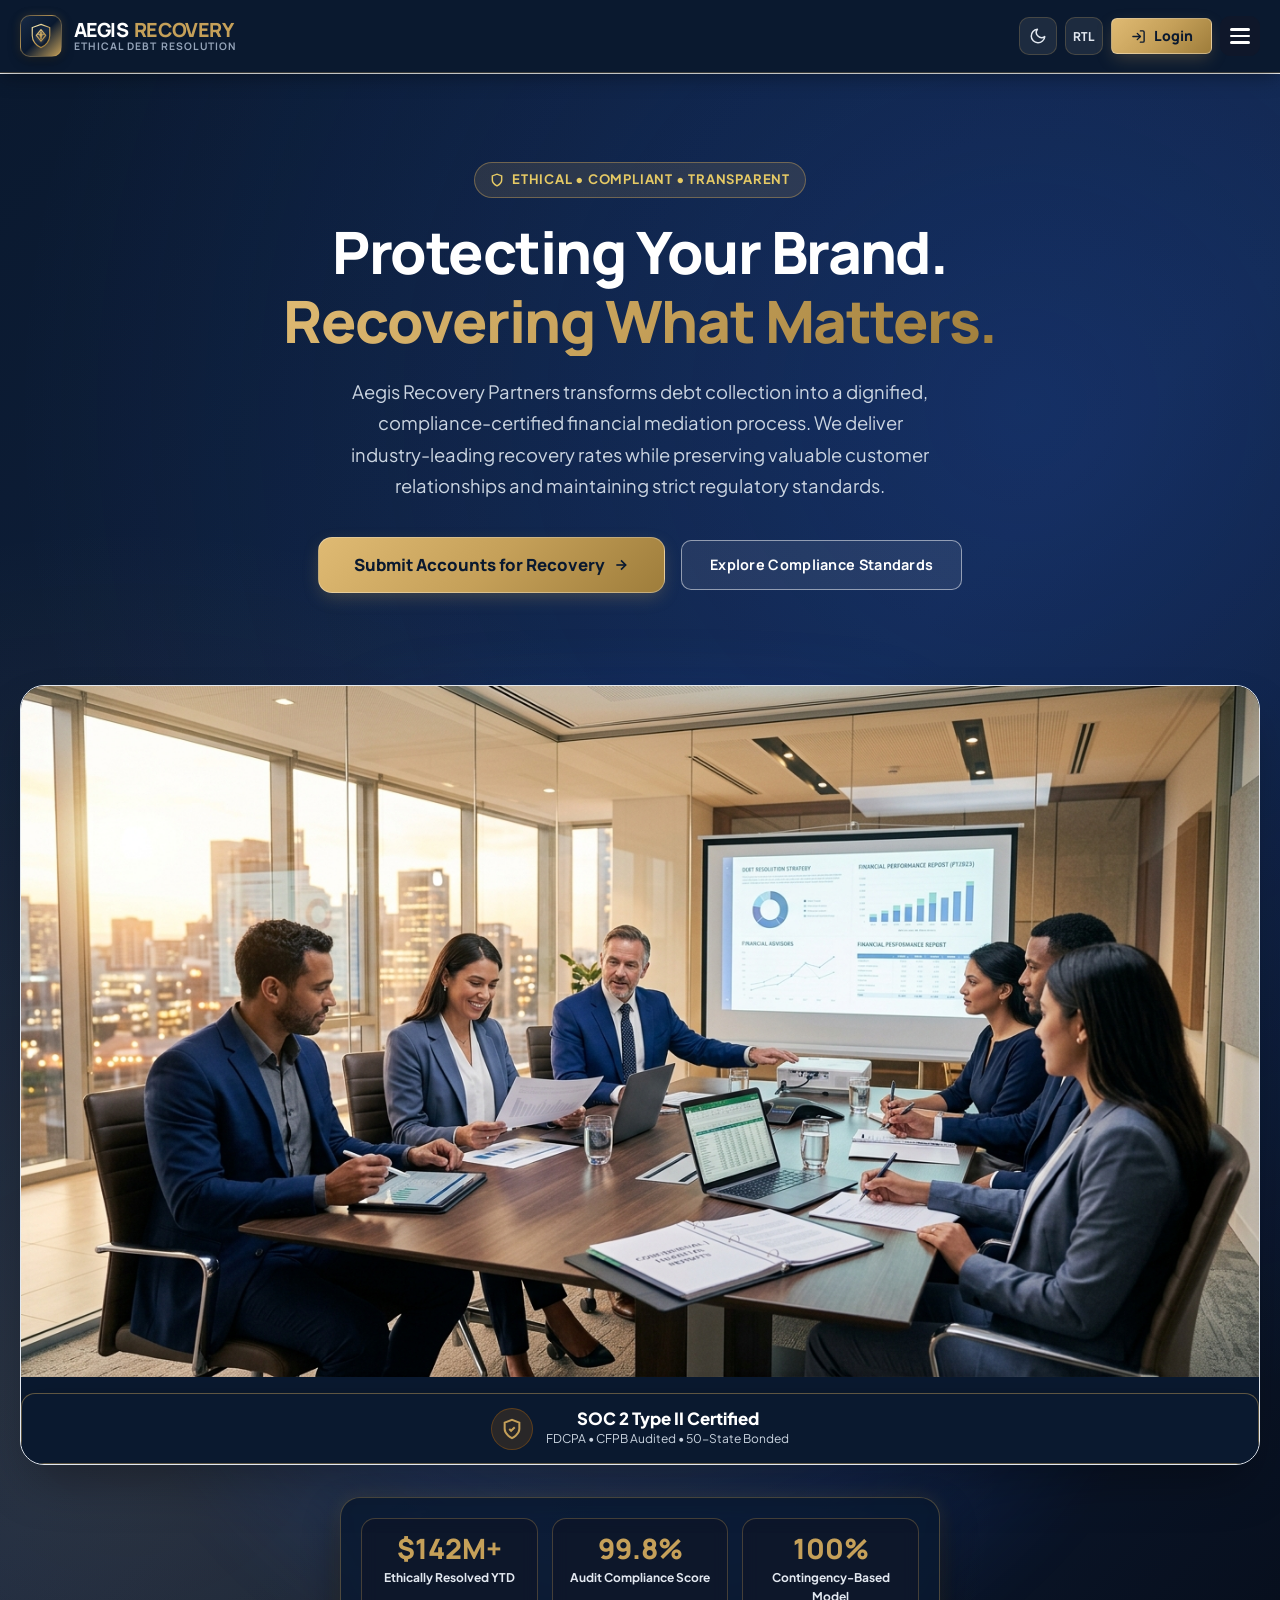
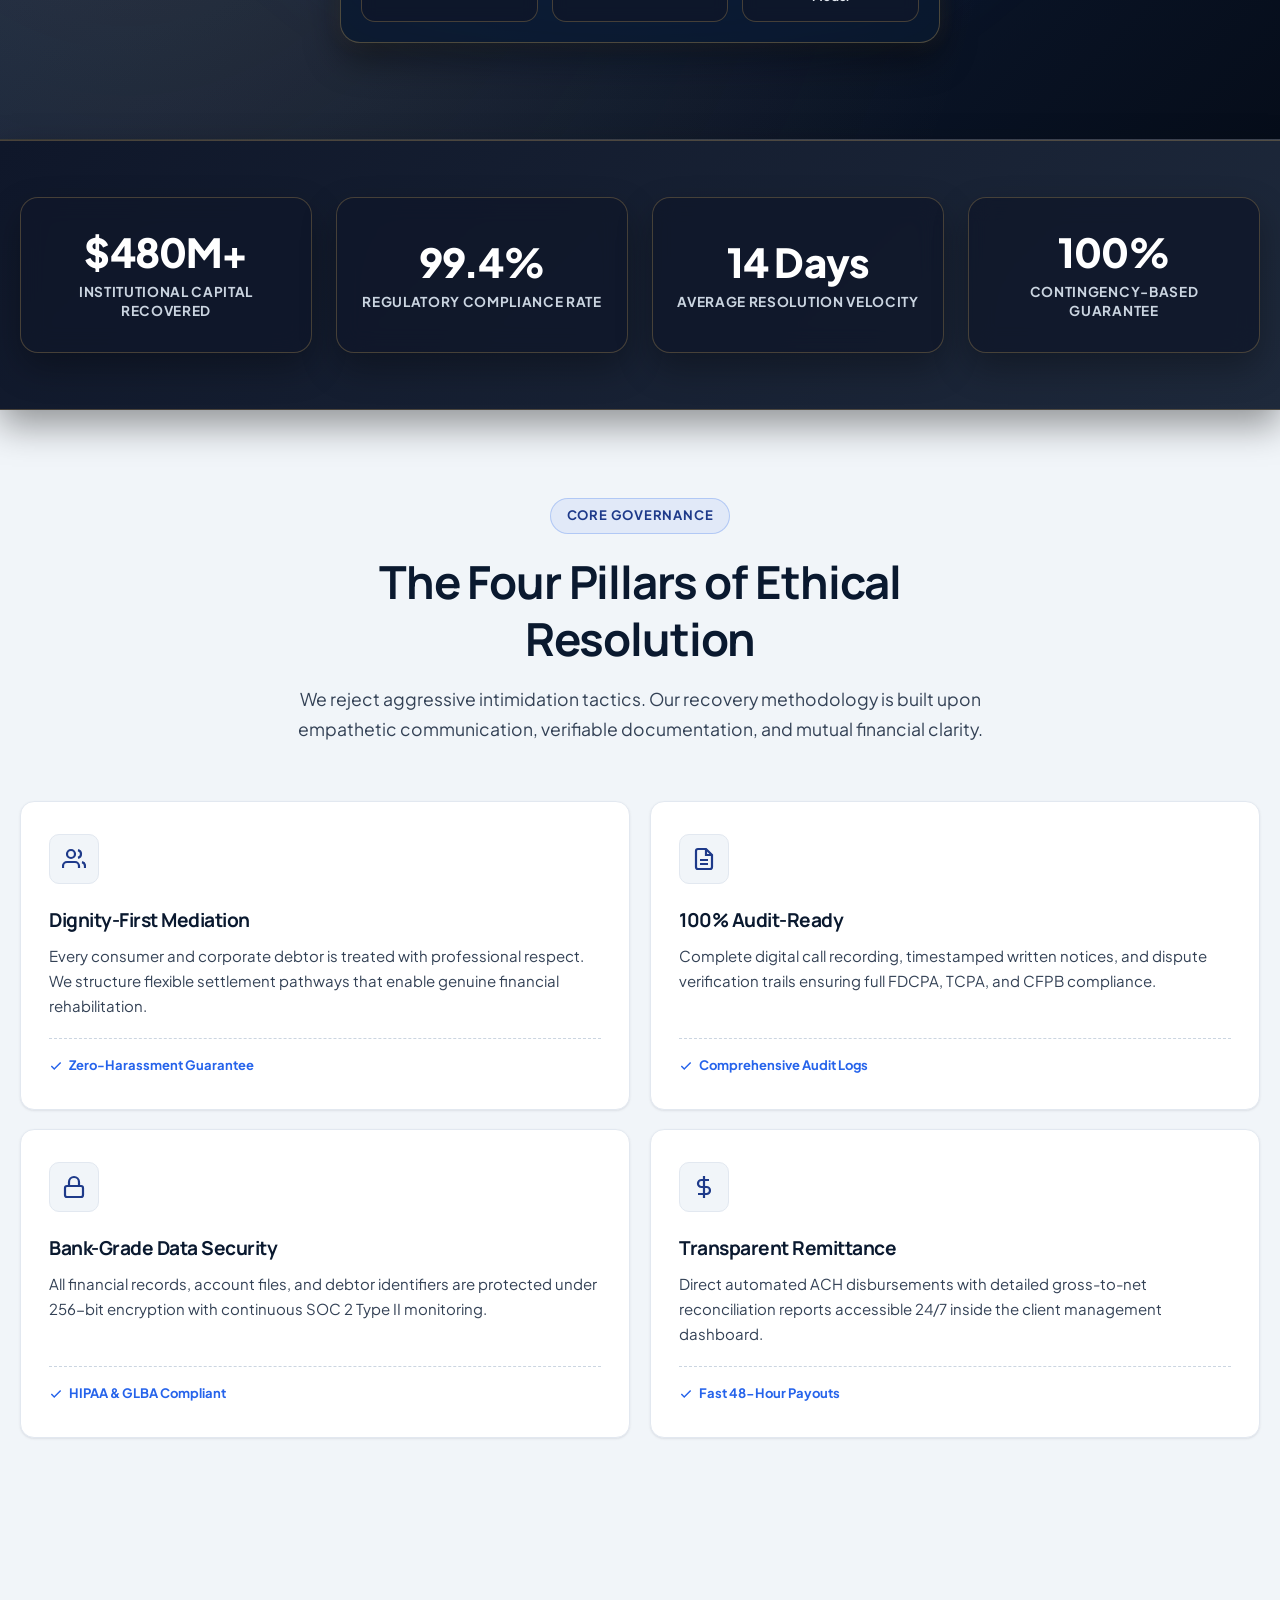
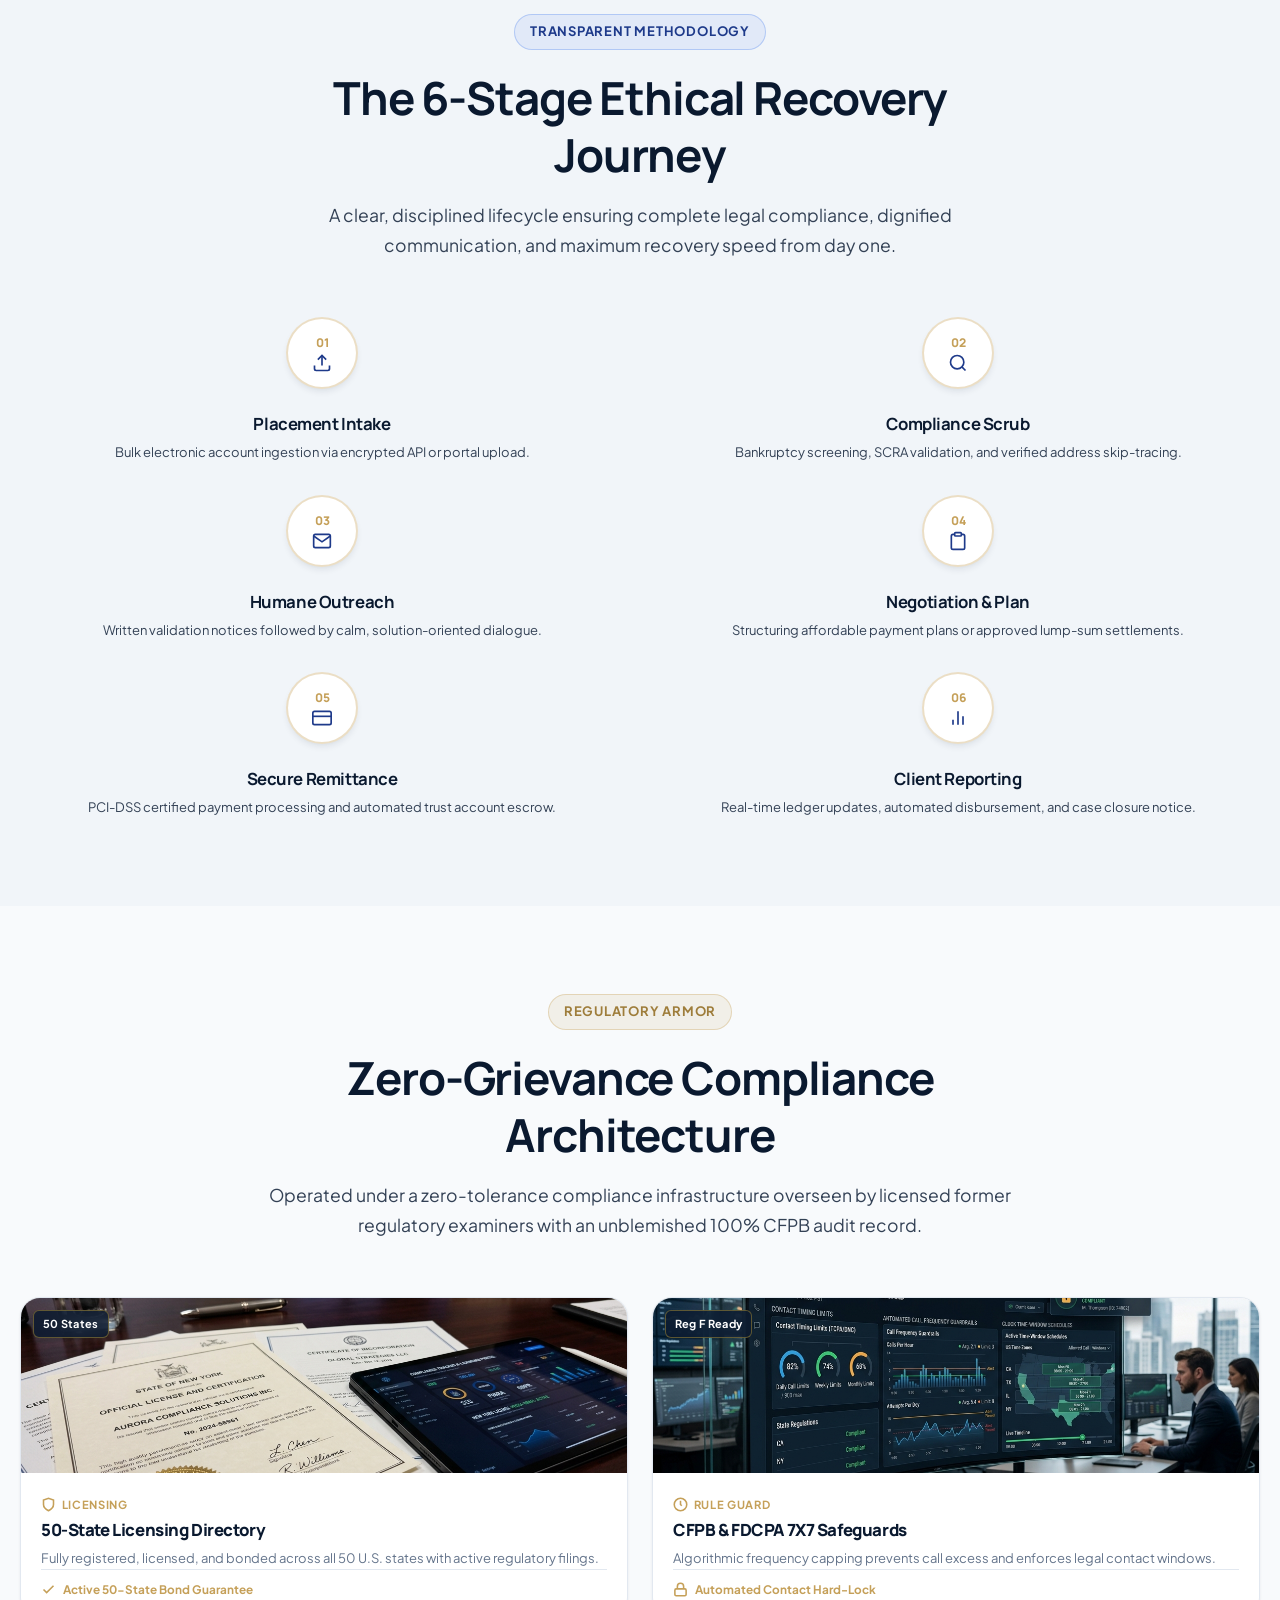
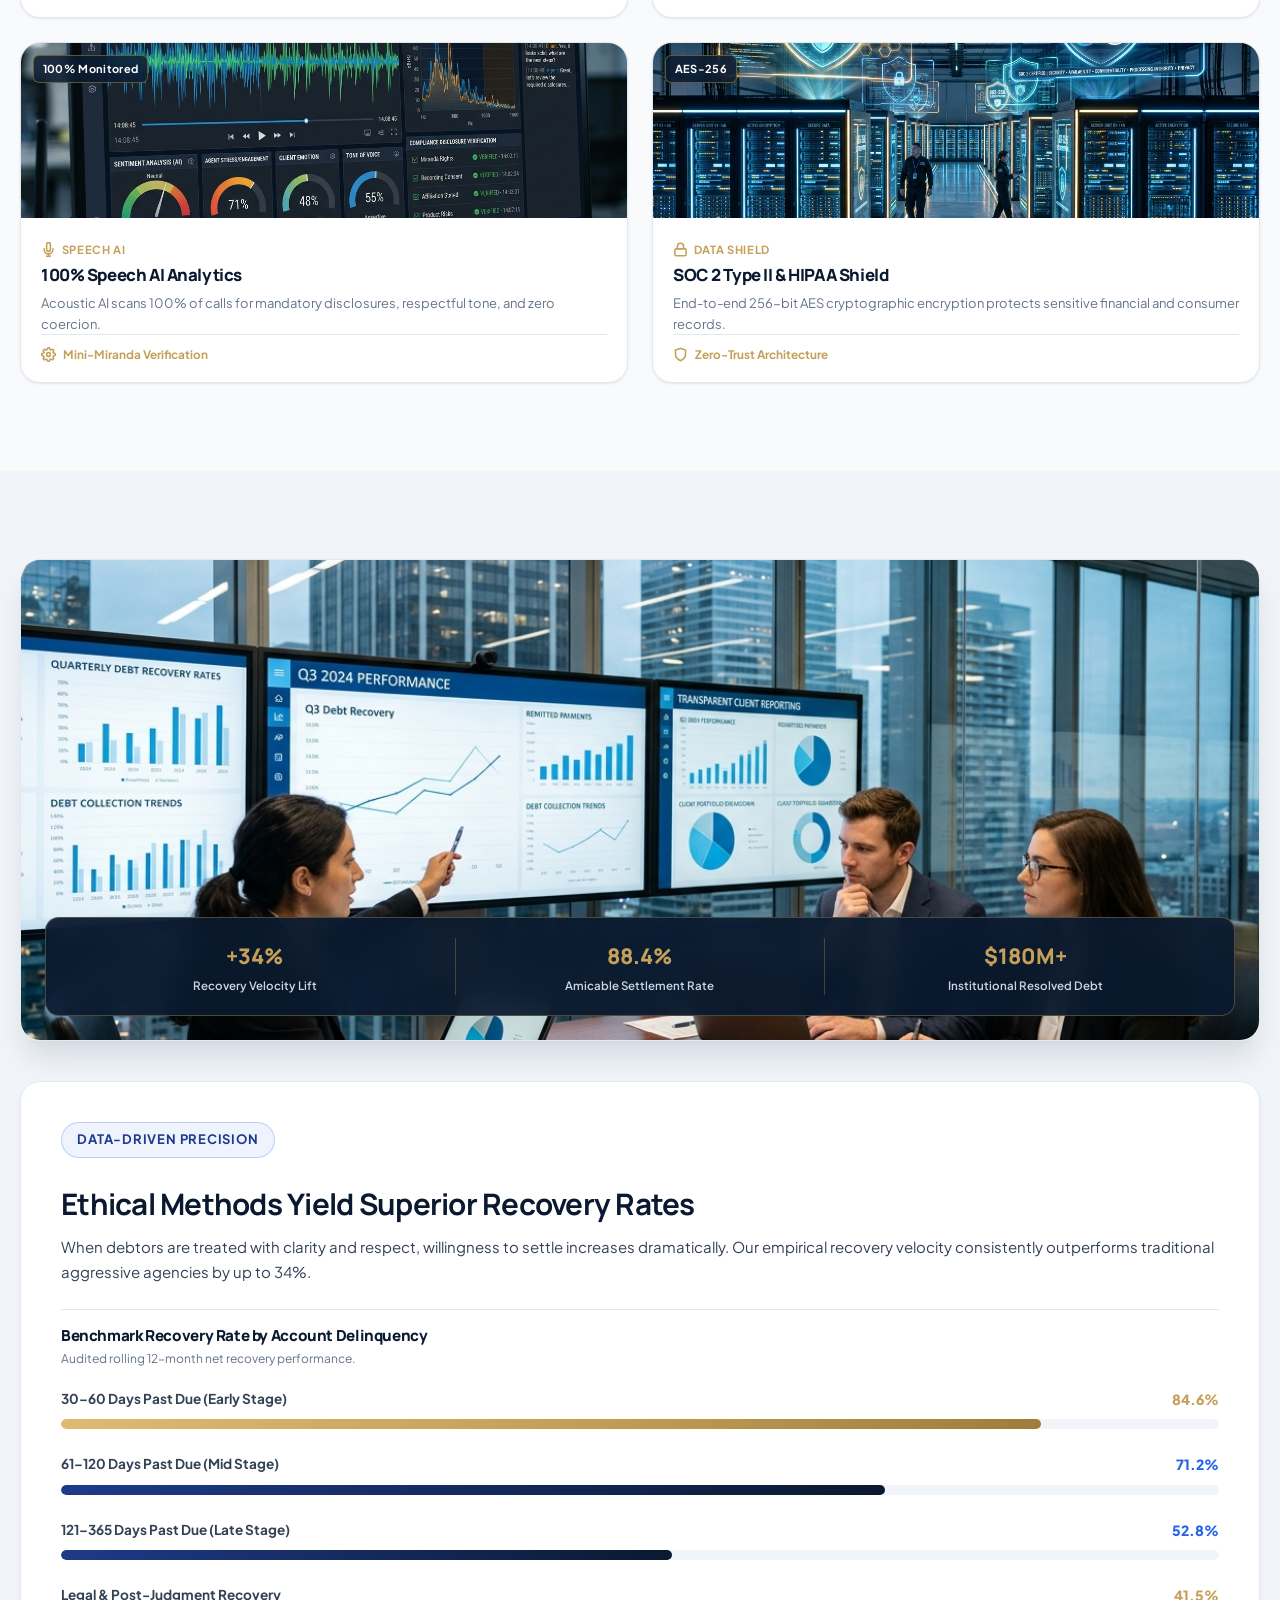
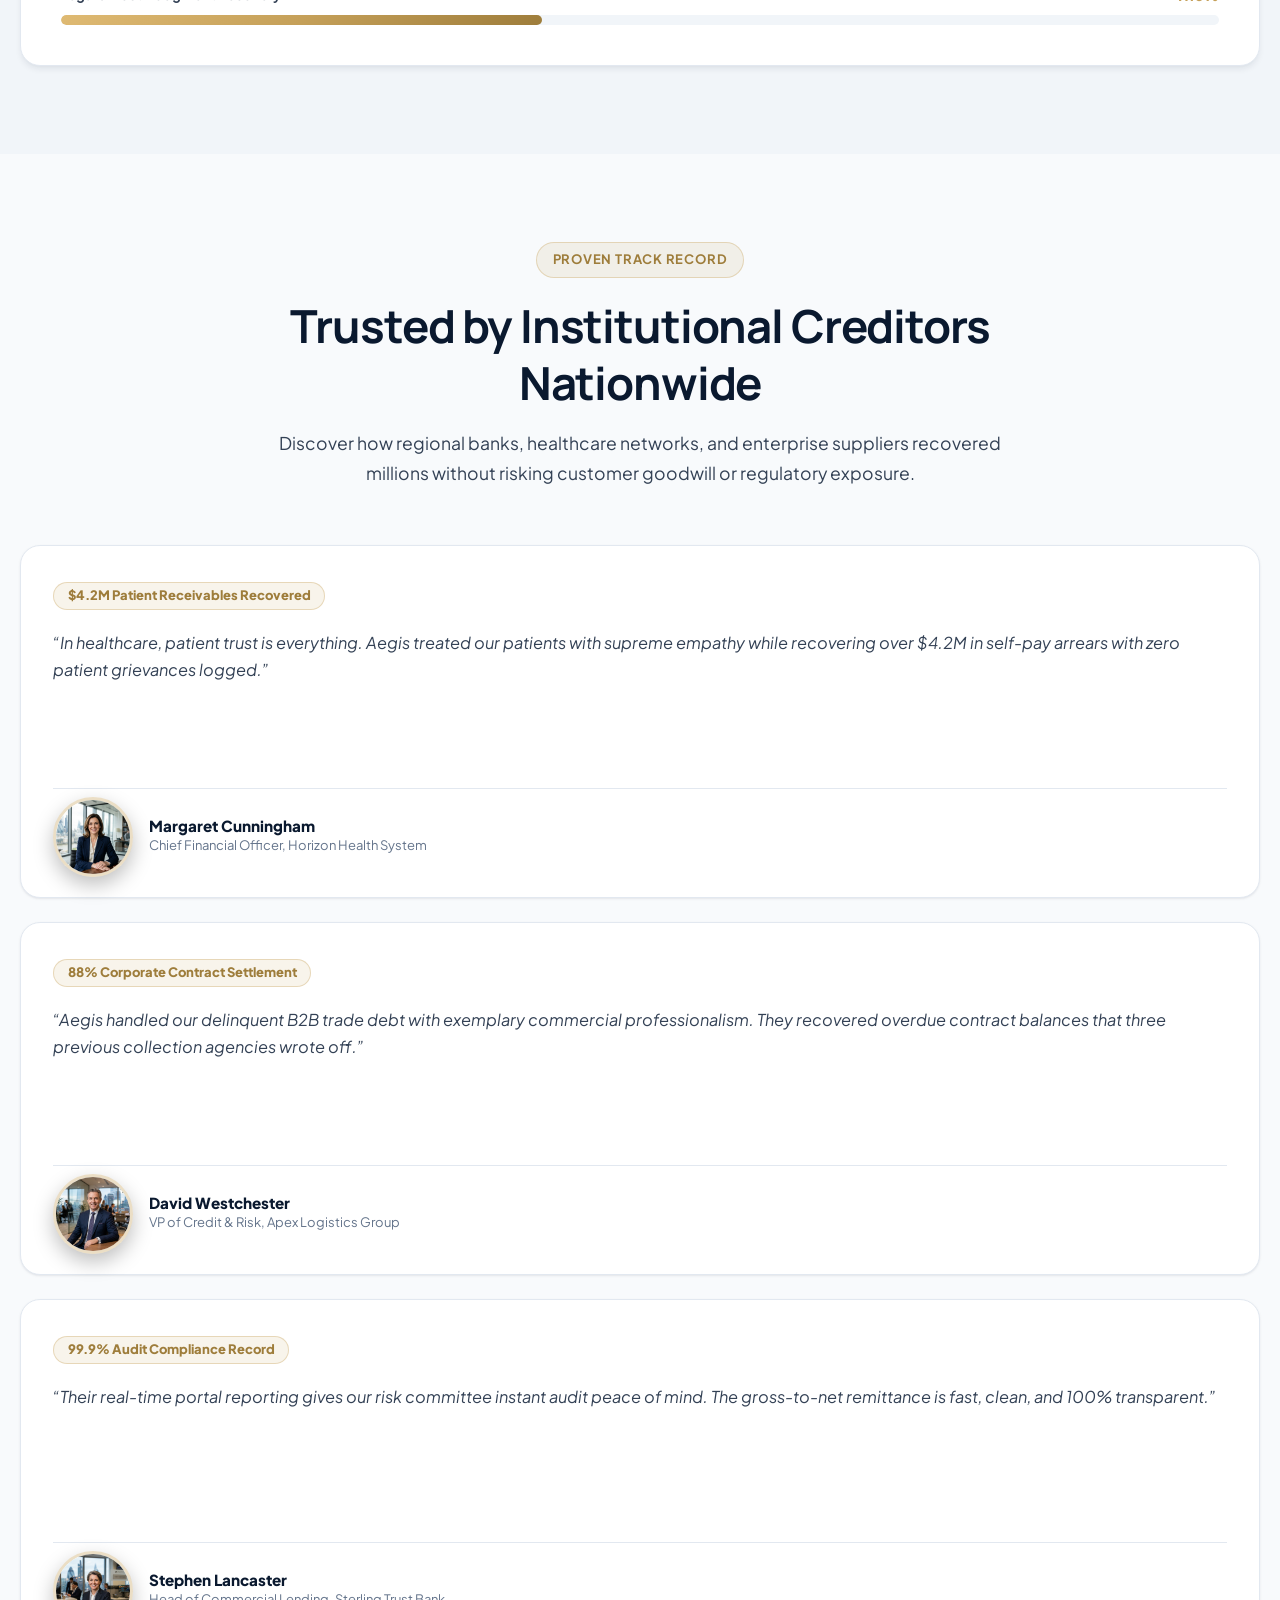
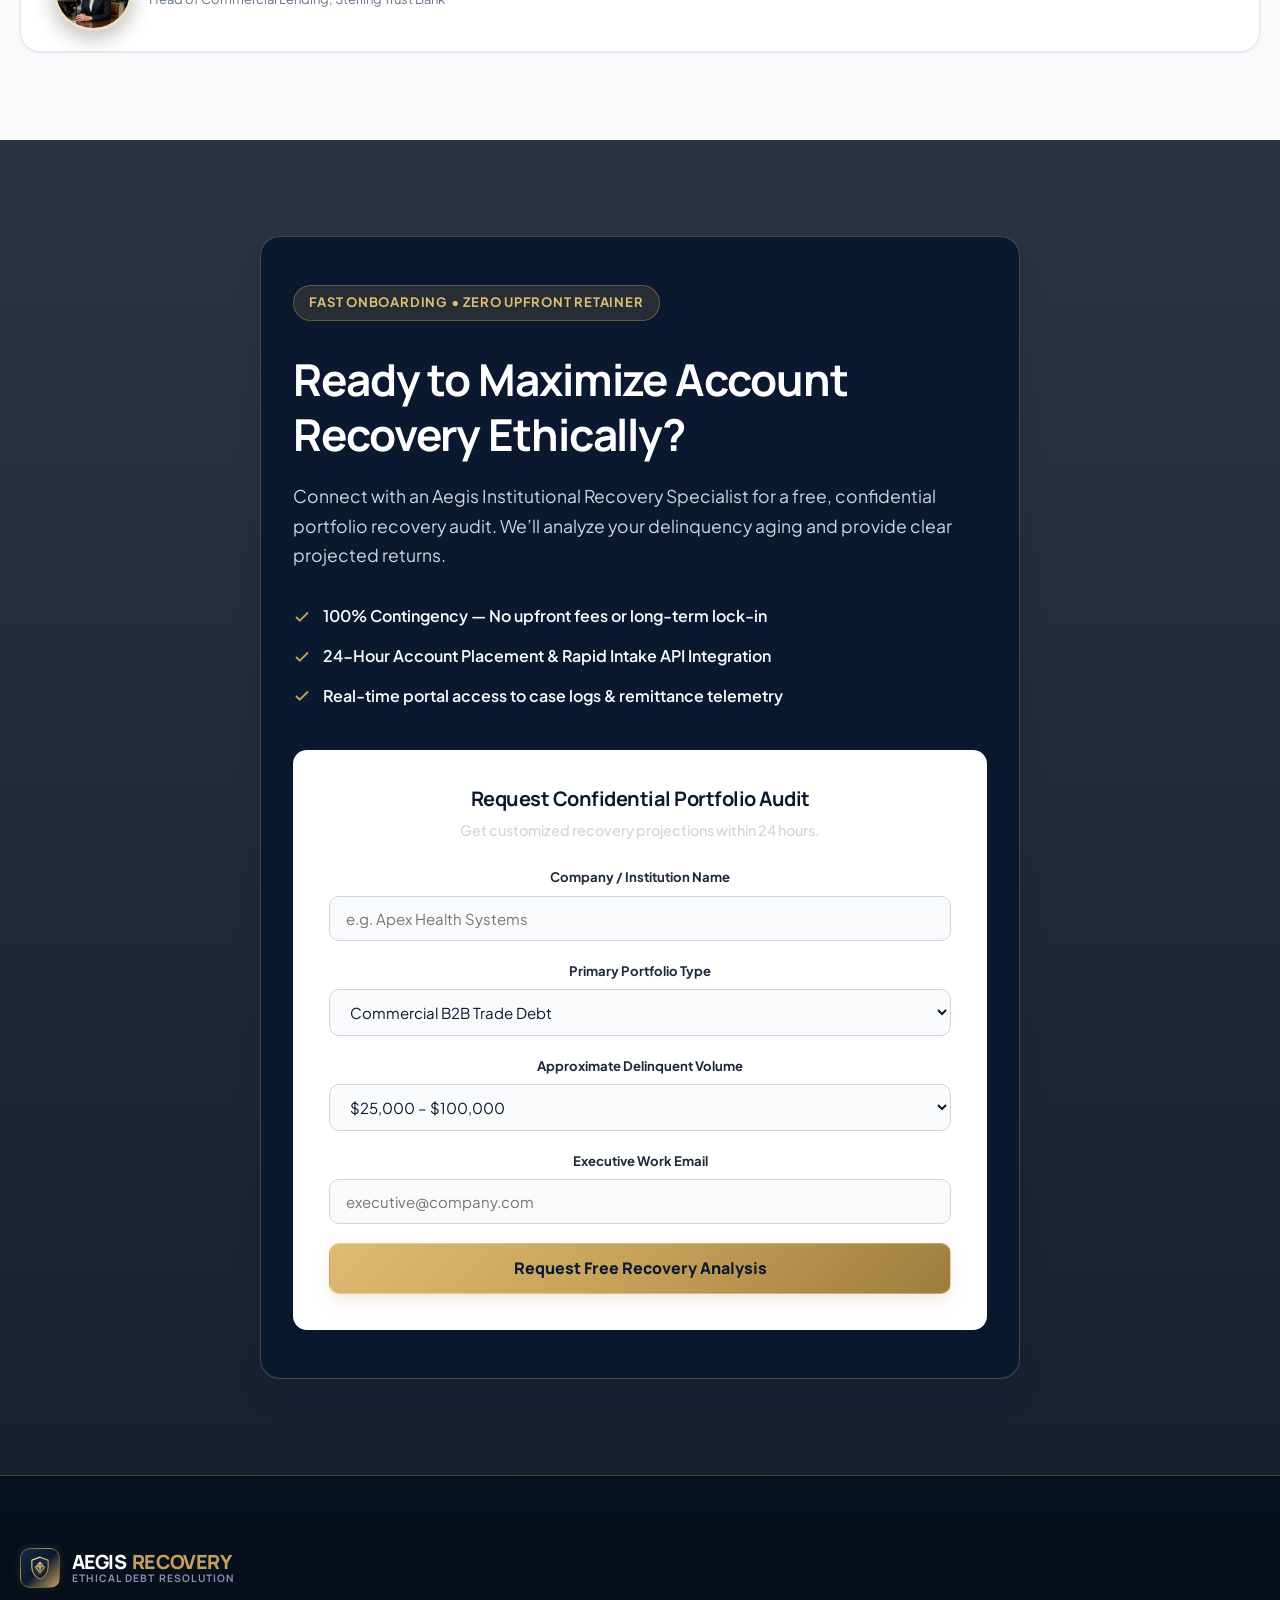
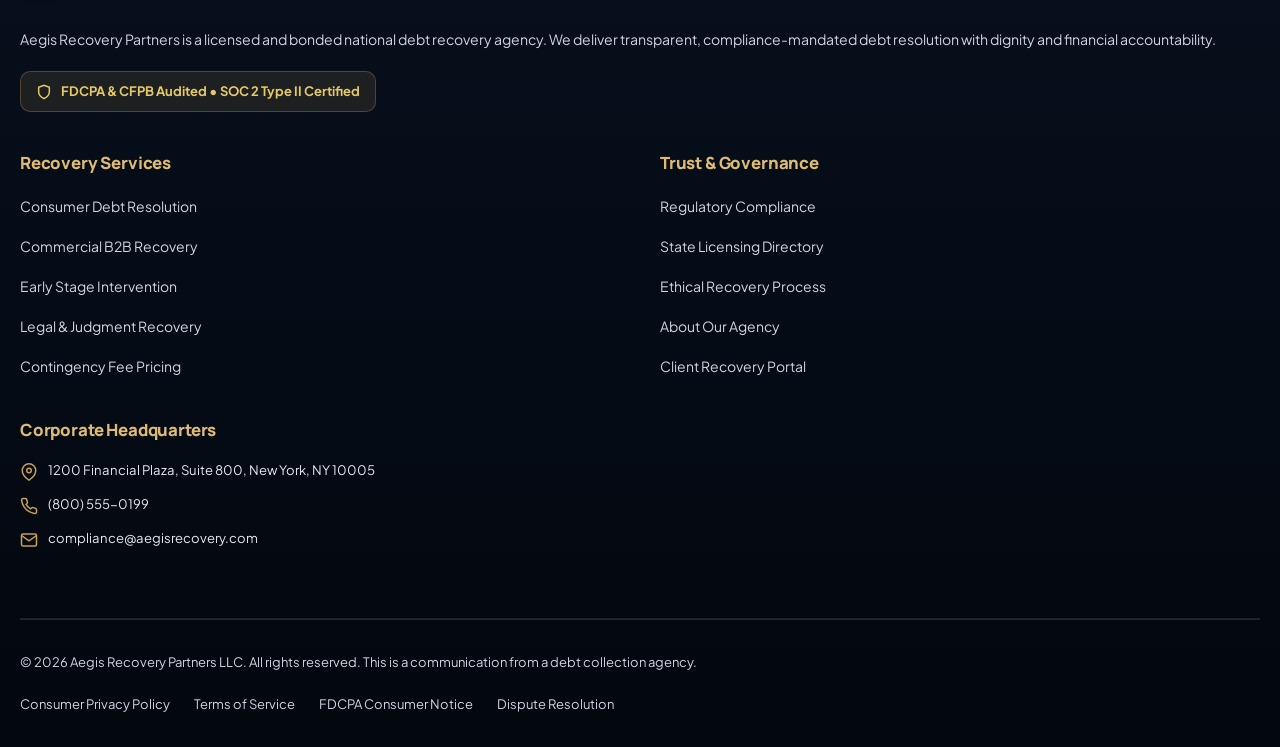
==== commit de1c4483: "first commit" ====
--- a/index.html
+++ b/index.html
@@ -1,10 +1,13 @@
 <!DOCTYPE html>
 <html lang="en" data-theme="light" dir="ltr">
+
 <head>
   <meta charset="UTF-8">
   <meta name="viewport" content="width=device-width, initial-scale=1.0">
-  <meta name="description" content="Aegis Recovery Partners — Premier ethical debt recovery agency providing transparent commercial and consumer debt resolution with strict compliance.">
-  <meta name="keywords" content="debt collection agency, ethical debt recovery, commercial debt resolution, compliance debt recovery, consumer account resolution">
+  <meta name="description"
+    content="Aegis Recovery Partners — Premier ethical debt recovery agency providing transparent commercial and consumer debt resolution with strict compliance.">
+  <meta name="keywords"
+    content="debt collection agency, ethical debt recovery, commercial debt resolution, compliance debt recovery, consumer account resolution">
   <title>Aegis Recovery Partners | Ethical & Compliance-First Debt Resolution</title>
 
   <!-- Favicon -->
@@ -14,7 +17,7 @@
   <link rel="stylesheet" href="assets/css/style.css?v=303">
   <link rel="stylesheet" href="assets/css/responsive.css?v=303">
   <script>
-    window.toggleMobileMenu = function(e) {
+    window.toggleMobileMenu = function (e) {
       if (e) {
         if (e.preventDefault) e.preventDefault();
         if (e.stopPropagation) e.stopPropagation();
@@ -28,7 +31,7 @@
       if (isOpen) {
         drawer.classList.remove('is-open', 'active');
         if (overlay) overlay.classList.remove('is-open', 'active');
-        hamburgers.forEach(function(btn) {
+        hamburgers.forEach(function (btn) {
           btn.classList.remove('is-active', 'active');
           btn.setAttribute('aria-expanded', 'false');
         });
@@ -36,7 +39,7 @@
       } else {
         drawer.classList.add('is-open', 'active');
         if (overlay) overlay.classList.add('is-open', 'active');
-        hamburgers.forEach(function(btn) {
+        hamburgers.forEach(function (btn) {
           btn.classList.add('is-active', 'active');
           btn.setAttribute('aria-expanded', 'true');
         });
@@ -44,7 +47,7 @@
       }
 
       var dropdownTargets = drawer.querySelectorAll('.mobile-nav-item, .has-dropdown, .has-submenu, .mobile-submenu, .mobile-dropdown-toggle');
-      dropdownTargets.forEach(function(item) {
+      dropdownTargets.forEach(function (item) {
         item.classList.remove('is-expanded', 'active', 'show', 'open');
       });
     };
@@ -58,6 +61,14 @@
       margin-top: 2rem !important;
       width: 100% !important;
     }
+
+    @media (max-width: 639px) {
+      .hero-stats-row.hero-visual-stats {
+        grid-template-columns: 1fr !important;
+        gap: 0.75rem !important;
+      }
+    }
+
     .hero-stats-pod {
       background: rgba(15, 23, 42, 0.75) !important;
       backdrop-filter: blur(8px) !important;
@@ -65,11 +76,20 @@
       border-radius: 14px !important;
       padding: 0.85rem 0.75rem !important;
       text-align: center !important;
-    }
+      overflow: hidden !important;
+      box-sizing: border-box !important;
+      max-width: 100% !important;
+    }
+
     .hero-stat-number {
       color: #C5A059 !important;
       line-height: 1.1 !important;
-    }
+      font-size: clamp(1.2rem, 4.5vw, 1.75rem) !important;
+      word-break: keep-all !important;
+      overflow-wrap: normal !important;
+      max-width: 100% !important;
+    }
+
     .hero-stat-label {
       font-size: 0.75rem !important;
       font-weight: 700 !important;
@@ -88,12 +108,14 @@
       box-shadow: 0 15px 35px rgba(0, 0, 0, 0.4) !important;
       width: 100% !important;
     }
+
     .stats-counter-grid {
       display: grid !important;
       grid-template-columns: repeat(4, 1fr) !important;
       gap: 1.5rem !important;
       align-items: stretch !important;
     }
+
     .stat-counter-card {
       background: rgba(15, 23, 42, 0.8) !important;
       backdrop-filter: blur(12px) !important;
@@ -109,11 +131,13 @@
       justify-content: center !important;
       align-items: center !important;
     }
+
     .stat-counter-card:hover {
       transform: translateY(-6px) !important;
       border-color: #C5A059 !important;
       box-shadow: 0 20px 40px rgba(197, 160, 89, 0.25) !important;
     }
+
     .stat-number-display {
       font-family: inherit !important;
       font-size: 2.5rem !important;
@@ -123,6 +147,7 @@
       margin-bottom: 0.5rem !important;
       letter-spacing: -0.02em !important;
     }
+
     .stat-label-text {
       font-size: 0.85rem !important;
       font-weight: 700 !important;
@@ -138,6 +163,7 @@
         gap: 1.25rem !important;
       }
     }
+
     @media (max-width: 639px) {
       .stats-counter-grid {
         grid-template-columns: 1fr !important;
@@ -146,15 +172,19 @@
     }
   </style>
 </head>
+
 <body>
 
   <!-- PAGE PRELOADER -->
-  <div id="pagePreloader" style="position: fixed; inset: 0; z-index: 999999; background-color: #0A192F; display: flex; flex-direction: column; align-items: center; justify-content: center; gap: 1.25rem;">
+  <div id="pagePreloader"
+    style="position: fixed; inset: 0; z-index: 999999; background-color: #0A192F; display: flex; flex-direction: column; align-items: center; justify-content: center; gap: 1.25rem;">
     <div class="preloader-spinner-ring"></div>
     <div class="preloader-brand-box">
       <div class="preloader-text-brand">AEGIS <span class="gold-accent">RECOVERY</span></div>
     </div>
-    <div class="preloader-bar-track"><div class="preloader-bar-fill"></div></div>
+    <div class="preloader-bar-track">
+      <div class="preloader-bar-fill"></div>
+    </div>
   </div>
 
   <!-- ==========================================================================
@@ -178,7 +208,8 @@
         <ul class="nav-menu" id="navMenu">
           <!-- 1. Home (Dropdown: Home 1, Home 2) -->
           <li class="nav-item nav-dropdown" id="homeDropdown">
-            <a href="index.html" class="nav-link active" id="homeDropdownToggle" aria-haspopup="true" aria-expanded="false">
+            <a href="index.html" class="nav-link active" id="homeDropdownToggle" aria-haspopup="true"
+              aria-expanded="false">
               <span>Home</span>
               <span class="dropdown-arrow">▼</span>
             </a>
@@ -237,22 +268,26 @@
         <!-- Right Controls: Theme Toggle, RTL Toggle, Login Button, Mobile Hamburger -->
         <div class="nav-actions">
           <!-- Theme Toggle -->
-          <button type="button" class="icon-btn theme-toggle-btn" aria-label="Toggle light and dark mode" id="themeToggleBtn">
+          <button type="button" class="icon-btn theme-toggle-btn" aria-label="Toggle light and dark mode"
+            id="themeToggleBtn">
             <span class="theme-icon">
-              <svg width="17" height="17" viewBox="0 0 24 24" fill="none" stroke="currentColor" stroke-width="2" stroke-linecap="round" stroke-linejoin="round">
+              <svg width="17" height="17" viewBox="0 0 24 24" fill="none" stroke="currentColor" stroke-width="2"
+                stroke-linecap="round" stroke-linejoin="round">
                 <path d="M21 12.79A9 9 0 1 1 11.21 3 7 7 0 0 0 21 12.79z"></path>
               </svg>
             </span>
           </button>
 
           <!-- RTL/LTR Toggle -->
-          <button type="button" class="icon-btn rtl-toggle-btn" aria-label="Toggle text direction RTL/LTR" id="rtlToggleBtn">
+          <button type="button" class="icon-btn rtl-toggle-btn" aria-label="Toggle text direction RTL/LTR"
+            id="rtlToggleBtn">
             <span class="dir-label" style="font-size: 0.75rem; font-weight: 700;">RTL</span>
           </button>
 
           <!-- Login Button -->
           <a href="login.html" class="btn btn-gold btn-sm" id="navLoginBtn">
-            <svg width="15" height="15" viewBox="0 0 24 24" fill="none" stroke="currentColor" stroke-width="2.2" stroke-linecap="round" stroke-linejoin="round">
+            <svg width="15" height="15" viewBox="0 0 24 24" fill="none" stroke="currentColor" stroke-width="2.2"
+              stroke-linecap="round" stroke-linejoin="round">
               <path d="M15 3h4a2 2 0 0 1 2 2v14a2 2 0 0 1-2 2h-4"></path>
               <polyline points="10 17 15 12 10 7"></polyline>
               <line x1="15" y1="12" x2="3" y2="12"></line>
@@ -261,7 +296,8 @@
           </a>
 
           <!-- Hamburger Button (Mobile) -->
-          <button type="button" class="hamburger-btn" id="hamburgerBtn" aria-label="Toggle navigation menu" aria-expanded="false" aria-controls="mobileDrawer" onclick="toggleMobileMenu(event)">
+          <button type="button" class="hamburger-btn" id="hamburgerBtn" aria-label="Toggle navigation menu"
+            aria-expanded="false" aria-controls="mobileDrawer" onclick="toggleMobileMenu(event)">
             <span class="hamburger-line"></span>
             <span class="hamburger-line"></span>
             <span class="hamburger-line"></span>
@@ -286,7 +322,8 @@
         </div>
       </a>
       <button type="button" class="icon-btn" id="drawerCloseBtn" aria-label="Close navigation menu">
-        <svg width="20" height="20" viewBox="0 0 24 24" fill="none" stroke="currentColor" stroke-width="2" stroke-linecap="round" stroke-linejoin="round">
+        <svg width="20" height="20" viewBox="0 0 24 24" fill="none" stroke="currentColor" stroke-width="2"
+          stroke-linecap="round" stroke-linejoin="round">
           <line x1="18" y1="6" x2="6" y2="18"></line>
           <line x1="6" y1="6" x2="18" y2="18"></line>
         </svg>
@@ -315,7 +352,11 @@
 
     <div class="mobile-drawer-footer">
       <a href="login.html" class="btn btn-gold btn-sm" style="width: 100%;">
-        <svg width="16" height="16" viewBox="0 0 24 24" fill="none" stroke="currentColor" stroke-width="2.2"><path d="M15 3h4a2 2 0 0 1 2 2v14a2 2 0 0 1-2 2h-4"></path><polyline points="10 17 15 12 10 7"></polyline><line x1="15" y1="12" x2="3" y2="12"></line></svg>
+        <svg width="16" height="16" viewBox="0 0 24 24" fill="none" stroke="currentColor" stroke-width="2.2">
+          <path d="M15 3h4a2 2 0 0 1 2 2v14a2 2 0 0 1-2 2h-4"></path>
+          <polyline points="10 17 15 12 10 7"></polyline>
+          <line x1="15" y1="12" x2="3" y2="12"></line>
+        </svg>
         <span>Portal Login</span>
       </a>
     </div>
@@ -335,7 +376,9 @@
           <!-- Hero Text Content -->
           <div class="hero-content reveal-fade-left">
             <span class="section-tag">
-              <svg width="14" height="14" viewBox="0 0 24 24" fill="none" stroke="currentColor" stroke-width="2.5"><path d="M12 22s8-4 8-10V5l-8-3-8 3v7c0 6 8 10 8 10z"></path></svg>
+              <svg width="14" height="14" viewBox="0 0 24 24" fill="none" stroke="currentColor" stroke-width="2.5">
+                <path d="M12 22s8-4 8-10V5l-8-3-8 3v7c0 6 8 10 8 10z"></path>
+              </svg>
               Ethical &bull; Compliant &bull; Transparent
             </span>
             <h1 class="hero-title">
@@ -343,12 +386,17 @@
               <span class="hero-title-highlight">Recovering What Matters.</span>
             </h1>
             <p class="hero-description">
-              Aegis Recovery Partners transforms debt collection into a dignified, compliance-certified financial mediation process. We deliver industry-leading recovery rates while preserving valuable customer relationships and maintaining strict regulatory standards.
+              Aegis Recovery Partners transforms debt collection into a dignified, compliance-certified financial
+              mediation process. We deliver industry-leading recovery rates while preserving valuable customer
+              relationships and maintaining strict regulatory standards.
             </p>
             <div class="hero-cta-group">
               <a href="#placement-cta" class="btn btn-gold btn-lg">
                 <span>Submit Accounts for Recovery</span>
-                <svg width="16" height="16" viewBox="0 0 24 24" fill="none" stroke="currentColor" stroke-width="2.5"><line x1="5" y1="12" x2="19" y2="12"></line><polyline points="12 5 19 12 12 19"></polyline></svg>
+                <svg width="16" height="16" viewBox="0 0 24 24" fill="none" stroke="currentColor" stroke-width="2.5">
+                  <line x1="5" y1="12" x2="19" y2="12"></line>
+                  <polyline points="12 5 19 12 12 19"></polyline>
+                </svg>
               </a>
               <a href="compliance.html" class="btn btn-outline-white btn-lg">Explore Compliance Standards</a>
             </div>
@@ -357,12 +405,16 @@
           <!-- Hero Visual Representation -->
           <div class="hero-visual-wrapper reveal-fade-right">
             <div class="hero-image-frame visual-media-frame">
-              <img src="assets/images/hero/hero-consultation.webp" alt="Aegis Financial Recovery Consultation Boardroom Meeting" width="600" height="440">
+              <img src="assets/images/hero/hero-consultation.webp"
+                alt="Aegis Financial Recovery Consultation Boardroom Meeting" width="600" height="440">
 
               <!-- Floating Trust Badge (Nested Inside Image Frame Bottom-Left) -->
               <div class="hero-floating-badge">
                 <div class="floating-badge-icon">
-                  <svg width="22" height="22" viewBox="0 0 24 24" fill="none" stroke="currentColor" stroke-width="2.2"><path d="M12 22s8-4 8-10V5l-8-3-8 3v7c0 6 8 10 8 10z"></path><polyline points="9 12 11 14 15 10"></polyline></svg>
+                  <svg width="22" height="22" viewBox="0 0 24 24" fill="none" stroke="currentColor" stroke-width="2.2">
+                    <path d="M12 22s8-4 8-10V5l-8-3-8 3v7c0 6 8 10 8 10z"></path>
+                    <polyline points="9 12 11 14 15 10"></polyline>
+                  </svg>
                 </div>
                 <div>
                   <div class="floating-badge-title">SOC 2 Type II Certified</div>
@@ -421,13 +473,15 @@
     <!-- ==========================================================================
          SECTION 2: RESPONSIBLE RECOVERY PRINCIPLES (BENTO GRID)
          ========================================================================== -->
-    <section class="section" id="principles" style="background-color: var(--bg-surface-alt);" aria-label="Ethical Recovery Principles">
+    <section class="section" id="principles" style="background-color: var(--bg-surface-alt);"
+      aria-label="Ethical Recovery Principles">
       <div class="container">
         <div class="section-header reveal-fade-up">
           <span class="section-tag section-tag-sapphire">Core Governance</span>
           <h2 class="section-title">The Four Pillars of Ethical Resolution</h2>
           <p class="section-desc">
-            We reject aggressive intimidation tactics. Our recovery methodology is built upon empathetic communication, verifiable documentation, and mutual financial clarity.
+            We reject aggressive intimidation tactics. Our recovery methodology is built upon empathetic communication,
+            verifiable documentation, and mutual financial clarity.
           </p>
         </div>
 
@@ -435,14 +489,22 @@
           <!-- Pillar 1 -->
           <div class="principle-card reveal-fade-up delay-100">
             <div class="principle-icon-box">
-              <svg width="24" height="24" viewBox="0 0 24 24" fill="none" stroke="currentColor" stroke-width="2.2"><path d="M17 21v-2a4 4 0 0 0-4-4H5a4 4 0 0 0-4 4v2"></path><circle cx="9" cy="7" r="4"></circle><path d="M23 21v-2a4 4 0 0 0-3-3.87"></path><path d="M16 3.13a4 4 0 0 1 0 7.75"></path></svg>
+              <svg width="24" height="24" viewBox="0 0 24 24" fill="none" stroke="currentColor" stroke-width="2.2">
+                <path d="M17 21v-2a4 4 0 0 0-4-4H5a4 4 0 0 0-4 4v2"></path>
+                <circle cx="9" cy="7" r="4"></circle>
+                <path d="M23 21v-2a4 4 0 0 0-3-3.87"></path>
+                <path d="M16 3.13a4 4 0 0 1 0 7.75"></path>
+              </svg>
             </div>
             <h3 class="principle-card-title">Dignity-First Mediation</h3>
             <p class="principle-card-desc">
-              Every consumer and corporate debtor is treated with professional respect. We structure flexible settlement pathways that enable genuine financial rehabilitation.
+              Every consumer and corporate debtor is treated with professional respect. We structure flexible settlement
+              pathways that enable genuine financial rehabilitation.
             </p>
             <div class="principle-footer">
-              <svg width="14" height="14" viewBox="0 0 24 24" fill="none" stroke="currentColor" stroke-width="2.5"><polyline points="20 6 9 17 4 12"></polyline></svg>
+              <svg width="14" height="14" viewBox="0 0 24 24" fill="none" stroke="currentColor" stroke-width="2.5">
+                <polyline points="20 6 9 17 4 12"></polyline>
+              </svg>
               <span>Zero-Harassment Guarantee</span>
             </div>
           </div>
@@ -450,14 +512,22 @@
           <!-- Pillar 2 -->
           <div class="principle-card reveal-fade-up delay-200">
             <div class="principle-icon-box">
-              <svg width="24" height="24" viewBox="0 0 24 24" fill="none" stroke="currentColor" stroke-width="2.2"><path d="M14 2H6a2 2 0 0 0-2 2v16a2 2 0 0 0 2 2h12a2 2 0 0 0 2-2V8z"></path><polyline points="14 2 14 8 20 8"></polyline><line x1="16" y1="13" x2="8" y2="13"></line><line x1="16" y1="17" x2="8" y2="17"></line></svg>
-            </div>
-            <h3 class="principle-card-title">100% Audit-Ready Scrutiny</h3>
+              <svg width="24" height="24" viewBox="0 0 24 24" fill="none" stroke="currentColor" stroke-width="2.2">
+                <path d="M14 2H6a2 2 0 0 0-2 2v16a2 2 0 0 0 2 2h12a2 2 0 0 0 2-2V8z"></path>
+                <polyline points="14 2 14 8 20 8"></polyline>
+                <line x1="16" y1="13" x2="8" y2="13"></line>
+                <line x1="16" y1="17" x2="8" y2="17"></line>
+              </svg>
+            </div>
+            <h3 class="principle-card-title">100% Audit-Ready</h3>
             <p class="principle-card-desc">
-              Complete digital call recording, timestamped written notices, and dispute verification trails ensuring full FDCPA, TCPA, and CFPB compliance.
+              Complete digital call recording, timestamped written notices, and dispute verification trails ensuring
+              full FDCPA, TCPA, and CFPB compliance.
             </p>
             <div class="principle-footer">
-              <svg width="14" height="14" viewBox="0 0 24 24" fill="none" stroke="currentColor" stroke-width="2.5"><polyline points="20 6 9 17 4 12"></polyline></svg>
+              <svg width="14" height="14" viewBox="0 0 24 24" fill="none" stroke="currentColor" stroke-width="2.5">
+                <polyline points="20 6 9 17 4 12"></polyline>
+              </svg>
               <span>Comprehensive Audit Logs</span>
             </div>
           </div>
@@ -465,14 +535,20 @@
           <!-- Pillar 3 -->
           <div class="principle-card reveal-fade-up delay-300">
             <div class="principle-icon-box">
-              <svg width="24" height="24" viewBox="0 0 24 24" fill="none" stroke="currentColor" stroke-width="2.2"><rect x="3" y="11" width="18" height="11" rx="2" ry="2"></rect><path d="M7 11V7a5 5 0 0 1 10 0v4"></path></svg>
+              <svg width="24" height="24" viewBox="0 0 24 24" fill="none" stroke="currentColor" stroke-width="2.2">
+                <rect x="3" y="11" width="18" height="11" rx="2" ry="2"></rect>
+                <path d="M7 11V7a5 5 0 0 1 10 0v4"></path>
+              </svg>
             </div>
             <h3 class="principle-card-title">Bank-Grade Data Security</h3>
             <p class="principle-card-desc">
-              All financial records, account files, and debtor identifiers are protected under 256-bit encryption with continuous SOC 2 Type II monitoring.
+              All financial records, account files, and debtor identifiers are protected under 256-bit encryption with
+              continuous SOC 2 Type II monitoring.
             </p>
             <div class="principle-footer">
-              <svg width="14" height="14" viewBox="0 0 24 24" fill="none" stroke="currentColor" stroke-width="2.5"><polyline points="20 6 9 17 4 12"></polyline></svg>
+              <svg width="14" height="14" viewBox="0 0 24 24" fill="none" stroke="currentColor" stroke-width="2.5">
+                <polyline points="20 6 9 17 4 12"></polyline>
+              </svg>
               <span>HIPAA &amp; GLBA Compliant</span>
             </div>
           </div>
@@ -480,14 +556,20 @@
           <!-- Pillar 4 -->
           <div class="principle-card reveal-fade-up delay-400">
             <div class="principle-icon-box">
-              <svg width="24" height="24" viewBox="0 0 24 24" fill="none" stroke="currentColor" stroke-width="2.2"><line x1="12" y1="1" x2="12" y2="23"></line><path d="M17 5H9.5a3.5 3.5 0 0 0 0 7h5a3.5 3.5 0 0 1 0 7H6"></path></svg>
+              <svg width="24" height="24" viewBox="0 0 24 24" fill="none" stroke="currentColor" stroke-width="2.2">
+                <line x1="12" y1="1" x2="12" y2="23"></line>
+                <path d="M17 5H9.5a3.5 3.5 0 0 0 0 7h5a3.5 3.5 0 0 1 0 7H6"></path>
+              </svg>
             </div>
             <h3 class="principle-card-title">Transparent Remittance</h3>
             <p class="principle-card-desc">
-              Direct automated ACH disbursements with detailed gross-to-net reconciliation reports accessible 24/7 inside the client management dashboard.
+              Direct automated ACH disbursements with detailed gross-to-net reconciliation reports accessible 24/7
+              inside the client management dashboard.
             </p>
             <div class="principle-footer">
-              <svg width="14" height="14" viewBox="0 0 24 24" fill="none" stroke="currentColor" stroke-width="2.5"><polyline points="20 6 9 17 4 12"></polyline></svg>
+              <svg width="14" height="14" viewBox="0 0 24 24" fill="none" stroke="currentColor" stroke-width="2.5">
+                <polyline points="20 6 9 17 4 12"></polyline>
+              </svg>
               <span>Fast 48-Hour Payouts</span>
             </div>
           </div>
@@ -500,13 +582,15 @@
     <!-- ==========================================================================
          SECTION 4: HOW OUR RECOVERY PROCESS WORKS (6-STAGE WORKFLOW)
          ========================================================================== -->
-    <section class="section" id="process" style="background-color: var(--bg-surface-alt);" aria-label="Recovery Process">
+    <section class="section" id="process" style="background-color: var(--bg-surface-alt);"
+      aria-label="Recovery Process">
       <div class="container">
         <div class="section-header reveal-fade-up">
           <span class="section-tag section-tag-sapphire">Transparent Methodology</span>
           <h2 class="section-title">The 6-Stage Ethical Recovery Journey</h2>
           <p class="section-desc">
-            A clear, disciplined lifecycle ensuring complete legal compliance, dignified communication, and maximum recovery speed from day one.
+            A clear, disciplined lifecycle ensuring complete legal compliance, dignified communication, and maximum
+            recovery speed from day one.
           </p>
         </div>
 
@@ -515,7 +599,11 @@
           <div class="workflow-step reveal-fade-up delay-100">
             <div class="workflow-node">
               <span class="workflow-node-num">01</span>
-              <svg width="20" height="20" viewBox="0 0 24 24" fill="none" stroke="currentColor" stroke-width="2"><path d="M21 15v4a2 2 0 0 1-2 2H5a2 2 0 0 1-2-2v-4"></path><polyline points="17 8 12 3 7 8"></polyline><line x1="12" y1="3" x2="12" y2="15"></line></svg>
+              <svg width="20" height="20" viewBox="0 0 24 24" fill="none" stroke="currentColor" stroke-width="2">
+                <path d="M21 15v4a2 2 0 0 1-2 2H5a2 2 0 0 1-2-2v-4"></path>
+                <polyline points="17 8 12 3 7 8"></polyline>
+                <line x1="12" y1="3" x2="12" y2="15"></line>
+              </svg>
             </div>
             <h4 class="workflow-step-title">Placement Intake</h4>
             <p class="workflow-step-desc">Bulk electronic account ingestion via encrypted API or portal upload.</p>
@@ -525,7 +613,10 @@
           <div class="workflow-step reveal-fade-up delay-200">
             <div class="workflow-node">
               <span class="workflow-node-num">02</span>
-              <svg width="20" height="20" viewBox="0 0 24 24" fill="none" stroke="currentColor" stroke-width="2"><circle cx="11" cy="11" r="8"></circle><line x1="21" y1="21" x2="16.65" y2="16.65"></line></svg>
+              <svg width="20" height="20" viewBox="0 0 24 24" fill="none" stroke="currentColor" stroke-width="2">
+                <circle cx="11" cy="11" r="8"></circle>
+                <line x1="21" y1="21" x2="16.65" y2="16.65"></line>
+              </svg>
             </div>
             <h4 class="workflow-step-title">Compliance Scrub</h4>
             <p class="workflow-step-desc">Bankruptcy screening, SCRA validation, and verified address skip-tracing.</p>
@@ -535,7 +626,10 @@
           <div class="workflow-step reveal-fade-up delay-300">
             <div class="workflow-node">
               <span class="workflow-node-num">03</span>
-              <svg width="20" height="20" viewBox="0 0 24 24" fill="none" stroke="currentColor" stroke-width="2"><path d="M4 4h16c1.1 0 2 .9 2 2v12c0 1.1-.9 2-2 2H4c-1.1 0-2-.9-2-2V6c0-1.1.9-2 2-2z"></path><polyline points="22,6 12,13 2,6"></polyline></svg>
+              <svg width="20" height="20" viewBox="0 0 24 24" fill="none" stroke="currentColor" stroke-width="2">
+                <path d="M4 4h16c1.1 0 2 .9 2 2v12c0 1.1-.9 2-2 2H4c-1.1 0-2-.9-2-2V6c0-1.1.9-2 2-2z"></path>
+                <polyline points="22,6 12,13 2,6"></polyline>
+              </svg>
             </div>
             <h4 class="workflow-step-title">Humane Outreach</h4>
             <p class="workflow-step-desc">Written validation notices followed by calm, solution-oriented dialogue.</p>
@@ -545,7 +639,10 @@
           <div class="workflow-step reveal-fade-up delay-400">
             <div class="workflow-node">
               <span class="workflow-node-num">04</span>
-              <svg width="20" height="20" viewBox="0 0 24 24" fill="none" stroke="currentColor" stroke-width="2"><path d="M16 4h2a2 2 0 0 1 2 2v14a2 2 0 0 1-2 2H6a2 2 0 0 1-2-2V6a2 2 0 0 1 2-2h2"></path><rect x="8" y="2" width="8" height="4" rx="1" ry="1"></rect></svg>
+              <svg width="20" height="20" viewBox="0 0 24 24" fill="none" stroke="currentColor" stroke-width="2">
+                <path d="M16 4h2a2 2 0 0 1 2 2v14a2 2 0 0 1-2 2H6a2 2 0 0 1-2-2V6a2 2 0 0 1 2-2h2"></path>
+                <rect x="8" y="2" width="8" height="4" rx="1" ry="1"></rect>
+              </svg>
             </div>
             <h4 class="workflow-step-title">Negotiation &amp; Plan</h4>
             <p class="workflow-step-desc">Structuring affordable payment plans or approved lump-sum settlements.</p>
@@ -555,7 +652,10 @@
           <div class="workflow-step reveal-fade-up delay-500">
             <div class="workflow-node">
               <span class="workflow-node-num">05</span>
-              <svg width="20" height="20" viewBox="0 0 24 24" fill="none" stroke="currentColor" stroke-width="2"><rect x="1" y="4" width="22" height="16" rx="2" ry="2"></rect><line x1="1" y1="10" x2="23" y2="10"></line></svg>
+              <svg width="20" height="20" viewBox="0 0 24 24" fill="none" stroke="currentColor" stroke-width="2">
+                <rect x="1" y="4" width="22" height="16" rx="2" ry="2"></rect>
+                <line x1="1" y1="10" x2="23" y2="10"></line>
+              </svg>
             </div>
             <h4 class="workflow-step-title">Secure Remittance</h4>
             <p class="workflow-step-desc">PCI-DSS certified payment processing and automated trust account escrow.</p>
@@ -565,7 +665,11 @@
           <div class="workflow-step reveal-fade-up delay-600">
             <div class="workflow-node">
               <span class="workflow-node-num">06</span>
-              <svg width="20" height="20" viewBox="0 0 24 24" fill="none" stroke="currentColor" stroke-width="2"><line x1="18" y1="20" x2="18" y2="10"></line><line x1="12" y1="20" x2="12" y2="4"></line><line x1="6" y1="20" x2="6" y2="14"></line></svg>
+              <svg width="20" height="20" viewBox="0 0 24 24" fill="none" stroke="currentColor" stroke-width="2">
+                <line x1="18" y1="20" x2="18" y2="10"></line>
+                <line x1="12" y1="20" x2="12" y2="4"></line>
+                <line x1="6" y1="20" x2="6" y2="14"></line>
+              </svg>
             </div>
             <h4 class="workflow-step-title">Client Reporting</h4>
             <p class="workflow-step-desc">Real-time ledger updates, automated disbursement, and case closure notice.</p>
@@ -578,7 +682,7 @@
          SECTION 5: COMPLIANCE, LICENSING & AUDITING (SPLIT SHOWCASE)
          ========================================================================== -->
     <!-- ==========================================================================
-         SECTION 5: COMPLIANCE, LICENSING & AUDITING (MODERN BENTO VAULT)
+         SECTION 5: COMPLIANCE, LICENSING & AUDITING (HORIZONTAL SHOWCASE)
          ========================================================================== -->
     <section class="section" id="compliance" aria-label="Compliance and Licensing">
       <div class="container">
@@ -586,70 +690,117 @@
           <span class="section-tag">Regulatory Armor</span>
           <h2 class="section-title">Zero-Grievance Compliance Architecture</h2>
           <p class="section-desc">
-            In a heavily regulated financial climate, a single rogue collector can destroy your reputation. Aegis operates under a zero-tolerance compliance infrastructure overseen by licensed former regulatory examiners.
+            Operated under a zero-tolerance compliance infrastructure overseen by licensed former regulatory examiners with an unblemished 100% CFPB audit record.
           </p>
         </div>
 
-        <div class="home-compliance-bento">
-          <!-- Col 1: Left Stacked Feature Cards -->
-          <div class="compliance-bento-col reveal-fade-left">
-            <div class="compliance-bento-card">
-              <div class="compliance-icon" style="margin-bottom: 1.25rem;">
-                <svg width="24" height="24" viewBox="0 0 24 24" fill="none" stroke="currentColor" stroke-width="2.5"><path d="M12 22s8-4 8-10V5l-8-3-8 3v7c0 6 8 10 8 10z"></path></svg>
-              </div>
-              <h3 style="font-size: 1.15rem; font-weight: 800; margin-bottom: 0.5rem; color: var(--text-main);">50-State Licensing Directory</h3>
-              <p style="font-size: 0.875rem; color: var(--text-muted); line-height: 1.6; margin-bottom: 1rem;">Fully registered, licensed, and bonded across all 50 U.S. states and territories with continuous regulatory filings.</p>
-              <div style="margin-top: auto; display: flex; align-items: center; gap: 0.5rem; font-size: 0.75rem; font-weight: 700; color: var(--color-accent);">
-                <svg width="14" height="14" viewBox="0 0 24 24" fill="none" stroke="currentColor" stroke-width="2"><polyline points="20 6 9 17 4 12"></polyline></svg>
+        <div class="compliance-horizontal-grid">
+          <!-- Card 1: 50-State Licensing Directory -->
+          <div class="compliance-h-card reveal-fade-up">
+            <div class="compliance-h-thumb">
+              <img src="assets/images/sections/compliance-licensing.jpg" alt="50-State Licensing & Bonded Directory" loading="lazy" width="400" height="300">
+              <span class="compliance-h-badge">50 States</span>
+            </div>
+            <div class="compliance-h-content">
+              <div class="compliance-h-main">
+                <div class="compliance-h-tag">
+                  <svg width="15" height="15" viewBox="0 0 24 24" fill="none" stroke="currentColor" stroke-width="2.5">
+                    <path d="M12 22s8-4 8-10V5l-8-3-8 3v7c0 6 8 10 8 10z"></path>
+                  </svg>
+                  <span>Licensing</span>
+                </div>
+                <h3 class="compliance-h-title">50-State Licensing Directory</h3>
+                <p class="compliance-h-desc">Fully registered, licensed, and bonded across all 50 U.S. states with active regulatory filings.</p>
+              </div>
+              <div class="compliance-h-footer">
+                <svg width="15" height="15" viewBox="0 0 24 24" fill="none" stroke="currentColor" stroke-width="2.5">
+                  <polyline points="20 6 9 17 4 12"></polyline>
+                </svg>
                 <span>Active 50-State Bond Guarantee</span>
               </div>
             </div>
-
-            <div class="compliance-bento-card">
-              <div class="compliance-icon" style="margin-bottom: 1.25rem;">
-                <svg width="24" height="24" viewBox="0 0 24 24" fill="none" stroke="currentColor" stroke-width="2.5"><circle cx="12" cy="12" r="10"></circle><polyline points="12 6 12 12 14 14"></polyline></svg>
-              </div>
-              <h3 style="font-size: 1.15rem; font-weight: 800; margin-bottom: 0.5rem; color: var(--text-main);">CFPB &amp; FDCPA 7X7 Safeguards</h3>
-              <p style="font-size: 0.875rem; color: var(--text-muted); line-height: 1.6; margin-bottom: 1rem;">Algorithmic frequency capping prevents call excess, ensures prompt notice timing, and enforces legal contact windows.</p>
-              <div style="margin-top: auto; display: flex; align-items: center; gap: 0.5rem; font-size: 0.75rem; font-weight: 700; color: var(--color-accent);">
-                <svg width="14" height="14" viewBox="0 0 24 24" fill="none" stroke="currentColor" stroke-width="2"><rect x="3" y="11" width="18" height="11" rx="2" ry="2"></rect><path d="M7 11V7a5 5 0 0 1 10 0v4"></path></svg>
+          </div>
+
+          <!-- Card 2: CFPB & FDCPA Safeguards -->
+          <div class="compliance-h-card reveal-fade-up" style="transition-delay: 0.1s;">
+            <div class="compliance-h-thumb">
+              <img src="assets/images/sections/compliance-fdcpa.jpg" alt="CFPB and FDCPA Contact Safeguards" loading="lazy" width="400" height="300">
+              <span class="compliance-h-badge">Reg F Ready</span>
+            </div>
+            <div class="compliance-h-content">
+              <div class="compliance-h-main">
+                <div class="compliance-h-tag">
+                  <svg width="15" height="15" viewBox="0 0 24 24" fill="none" stroke="currentColor" stroke-width="2.5">
+                    <circle cx="12" cy="12" r="10"></circle>
+                    <polyline points="12 6 12 12 14 14"></polyline>
+                  </svg>
+                  <span>Rule Guard</span>
+                </div>
+                <h3 class="compliance-h-title">CFPB &amp; FDCPA 7X7 Safeguards</h3>
+                <p class="compliance-h-desc">Algorithmic frequency capping prevents call excess and enforces legal contact windows.</p>
+              </div>
+              <div class="compliance-h-footer">
+                <svg width="15" height="15" viewBox="0 0 24 24" fill="none" stroke="currentColor" stroke-width="2.5">
+                  <rect x="3" y="11" width="18" height="11" rx="2" ry="2"></rect>
+                  <path d="M7 11V7a5 5 0 0 1 10 0v4"></path>
+                </svg>
                 <span>Automated Contact Hard-Lock</span>
               </div>
             </div>
           </div>
 
-          <!-- Col 2: Center Showcase Visual with Floating HUD -->
-          <div class="compliance-bento-center reveal-zoom-in">
-            <img src="assets/images/sections/compliance-auditor.webp" alt="Senior Compliance Auditor reviewing regulatory logs" width="600" height="520">
-            <div class="compliance-floating-card">
-              <div class="compliance-score" data-counter="100" data-suffix="%">100%</div>
-              <div class="compliance-score-label">CFPB Sanction-Free Record</div>
-              <p style="font-size: 0.75rem; color: var(--text-muted); margin-top: 0.25rem;">12 consecutive annual clean independent compliance audit cycles.</p>
-            </div>
-          </div>
-
-          <!-- Col 3: Right Stacked Feature Cards -->
-          <div class="compliance-bento-col reveal-fade-right">
-            <div class="compliance-bento-card">
-              <div class="compliance-icon" style="margin-bottom: 1.25rem;">
-                <svg width="24" height="24" viewBox="0 0 24 24" fill="none" stroke="currentColor" stroke-width="2.5"><path d="M14 2H6a2 2 0 0 0-2 2v16a2 2 0 0 0 2 2h12a2 2 0 0 0 2-2V8z"></path><polyline points="14 2 14 8 20 8"></polyline><line x1="16" y1="13" x2="8" y2="13"></line><line x1="16" y1="17" x2="8" y2="17"></line><polyline points="10 9 9 9 8 9"></polyline></svg>
-              </div>
-              <h3 style="font-size: 1.15rem; font-weight: 800; margin-bottom: 0.5rem; color: var(--text-main);">100% Speech AI Analytics</h3>
-              <p style="font-size: 0.875rem; color: var(--text-muted); line-height: 1.6; margin-bottom: 1rem;">Acoustic AI sentiment tracking scans 100% of calls for mandatory disclosures, courteous tone, and strict zero coercion.</p>
-              <div style="margin-top: auto; display: flex; align-items: center; gap: 0.5rem; font-size: 0.75rem; font-weight: 700; color: var(--color-accent);">
-                <svg width="14" height="14" viewBox="0 0 24 24" fill="none" stroke="currentColor" stroke-width="2"><circle cx="12" cy="12" r="3"></circle><path d="M19.4 15a1.65 1.65 0 0 0 .33 1.82l.06.06a2 2 0 0 1 0 2.83 2 2 0 0 1-2.83 0l-.06-.06a1.65 1.65 0 0 0-1.82-.33 1.65 1.65 0 0 0-1 1.51V21a2 2 0 0 1-2 2 2 2 0 0 1-2-2v-.09A1.65 1.65 0 0 0 9 19.4a1.65 1.65 0 0 0-1.82.33l-.06.06a2 2 0 0 1-2.83 0 2 2 0 0 1 0-2.83l.06-.06a1.65 1.65 0 0 0 .33-1.82 1.65 1.65 0 0 0-1.51-1H3a2 2 0 0 1-2-2 2 2 0 0 1 2-2h.09A1.65 1.65 0 0 0 4.6 9a1.65 1.65 0 0 0-.33-1.82l-.06-.06a2 2 0 0 1 0-2.83 2 2 0 0 1 2.83 0l.06.06a1.65 1.65 0 0 0 1.82.33H9a1.65 1.65 0 0 0 1-1.51V3a2 2 0 0 1 2-2 2 2 0 0 1 2 2v.09a1.65 1.65 0 0 0 1 1.51 1.65 1.65 0 0 0 1.82-.33l.06-.06a2 2 0 0 1 2.83 0 2 2 0 0 1 0 2.83l-.06.06a1.65 1.65 0 0 0-.33 1.82V9a1.65 1.65 0 0 0 1.51 1H21a2 2 0 0 1 2 2 2 2 0 0 1-2 2h-.09a1.65 1.65 0 0 0-1.51 1z"></path></svg>
+          <!-- Card 3: 100% Speech AI Analytics -->
+          <div class="compliance-h-card reveal-fade-up" style="transition-delay: 0.2s;">
+            <div class="compliance-h-thumb">
+              <img src="assets/images/sections/compliance-speech.jpg" alt="Speech AI Acoustic Analytics" loading="lazy" width="400" height="300">
+              <span class="compliance-h-badge">100% Monitored</span>
+            </div>
+            <div class="compliance-h-content">
+              <div class="compliance-h-main">
+                <div class="compliance-h-tag">
+                  <svg width="15" height="15" viewBox="0 0 24 24" fill="none" stroke="currentColor" stroke-width="2.5">
+                    <path d="M12 1a3 3 0 0 0-3 3v8a3 3 0 0 0 6 0V4a3 3 0 0 0-3-3z"></path>
+                    <path d="M19 10v2a7 7 0 0 1-14 0v-2"></path>
+                    <line x1="12" y1="19" x2="12" y2="23"></line>
+                    <line x1="8" y1="23" x2="16" y2="23"></line>
+                  </svg>
+                  <span>Speech AI</span>
+                </div>
+                <h3 class="compliance-h-title">100% Speech AI Analytics</h3>
+                <p class="compliance-h-desc">Acoustic AI scans 100% of calls for mandatory disclosures, respectful tone, and zero coercion.</p>
+              </div>
+              <div class="compliance-h-footer">
+                <svg width="15" height="15" viewBox="0 0 24 24" fill="none" stroke="currentColor" stroke-width="2.5">
+                  <circle cx="12" cy="12" r="3"></circle>
+                  <path d="M19.4 15a1.65 1.65 0 0 0 .33 1.82l.06.06a2 2 0 0 1 0 2.83 2 2 0 0 1-2.83 0l-.06-.06a1.65 1.65 0 0 0-1.82-.33 1.65 1.65 0 0 0-1 1.51V21a2 2 0 0 1-2 2 2 2 0 0 1-2-2v-.09A1.65 1.65 0 0 0 9 19.4a1.65 1.65 0 0 0-1.82.33l-.06.06a2 2 0 0 1-2.83 0 2 2 0 0 1 0-2.83l.06-.06a1.65 1.65 0 0 0 .33-1.82 1.65 1.65 0 0 0-1.51-1H3a2 2 0 0 1-2-2 2 2 0 0 1 2-2h.09A1.65 1.65 0 0 0 4.6 9a1.65 1.65 0 0 0-.33-1.82l-.06-.06a2 2 0 0 1 0-2.83 2 2 0 0 1 2.83 0l.06.06a1.65 1.65 0 0 0 1.82.33H9a1.65 1.65 0 0 0 1-1.51V3a2 2 0 0 1 2-2 2 2 0 0 1 2 2v.09a1.65 1.65 0 0 0 1 1.51 1.65 1.65 0 0 0 1.82-.33l.06-.06a2 2 0 0 1 2.83 0 2 2 0 0 1 0 2.83l-.06.06a1.65 1.65 0 0 0-.33 1.82V9a1.65 1.65 0 0 0 1.51 1H21a2 2 0 0 1 2 2 2 2 0 0 1-2 2h-.09a1.65 1.65 0 0 0-1.51 1z"></path>
+                </svg>
                 <span>Mini-Miranda Verification</span>
               </div>
             </div>
-
-            <div class="compliance-bento-card">
-              <div class="compliance-icon" style="margin-bottom: 1.25rem;">
-                <svg width="24" height="24" viewBox="0 0 24 24" fill="none" stroke="currentColor" stroke-width="2.5"><rect x="3" y="11" width="18" height="11" rx="2" ry="2"></rect><path d="M7 11V7a5 5 0 0 1 10 0v4"></path></svg>
-              </div>
-              <h3 style="font-size: 1.15rem; font-weight: 800; margin-bottom: 0.5rem; color: var(--text-main);">SOC 2 Type II &amp; HIPAA Shield</h3>
-              <p style="font-size: 0.875rem; color: var(--text-muted); line-height: 1.6; margin-bottom: 1rem;">End-to-end 256-bit AES cryptographic encryption protects sensitive financial and consumer records.</p>
-              <div style="margin-top: auto; display: flex; align-items: center; gap: 0.5rem; font-size: 0.75rem; font-weight: 700; color: var(--color-accent);">
-                <svg width="14" height="14" viewBox="0 0 24 24" fill="none" stroke="currentColor" stroke-width="2"><path d="M12 22s8-4 8-10V5l-8-3-8 3v7c0 6 8 10 8 10z"></path></svg>
+          </div>
+
+          <!-- Card 4: SOC 2 Type II & HIPAA Shield -->
+          <div class="compliance-h-card reveal-fade-up" style="transition-delay: 0.3s;">
+            <div class="compliance-h-thumb">
+              <img src="assets/images/sections/compliance-soc2.jpg" alt="SOC 2 Type II and HIPAA Shield Security" loading="lazy" width="400" height="300">
+              <span class="compliance-h-badge">AES-256</span>
+            </div>
+            <div class="compliance-h-content">
+              <div class="compliance-h-main">
+                <div class="compliance-h-tag">
+                  <svg width="15" height="15" viewBox="0 0 24 24" fill="none" stroke="currentColor" stroke-width="2.5">
+                    <rect x="3" y="11" width="18" height="11" rx="2" ry="2"></rect>
+                    <path d="M7 11V7a5 5 0 0 1 10 0v4"></path>
+                  </svg>
+                  <span>Data Shield</span>
+                </div>
+                <h3 class="compliance-h-title">SOC 2 Type II &amp; HIPAA Shield</h3>
+                <p class="compliance-h-desc">End-to-end 256-bit AES cryptographic encryption protects sensitive financial and consumer records.</p>
+              </div>
+              <div class="compliance-h-footer">
+                <svg width="15" height="15" viewBox="0 0 24 24" fill="none" stroke="currentColor" stroke-width="2.5">
+                  <path d="M12 22s8-4 8-10V5l-8-3-8 3v7c0 6 8 10 8 10z"></path>
+                </svg>
                 <span>Zero-Trust Architecture</span>
               </div>
             </div>
@@ -661,18 +812,21 @@
     <!-- ==========================================================================
          SECTION 6: PERFORMANCE INTELLIGENCE & ANALYTICS (PANORAMIC PERFORMANCE ARENA)
          ========================================================================== -->
-    <section class="section" id="performance" style="background-color: var(--bg-surface-alt);" aria-label="Recovery Performance Analytics">
+    <section class="section" id="performance" style="background-color: var(--bg-surface-alt);"
+      aria-label="Recovery Performance Analytics">
       <div class="container">
         <div class="home-performance-arena">
           <!-- Left: Big Panoramic Visual with Glassmorphic Bottom Stats Overlay -->
           <div class="performance-visual-card reveal-fade-left">
-            <img src="assets/images/sections/financial-analyst-charts.webp" alt="Financial analysts presenting recovery performance metrics" width="700" height="480">
+            <img src="assets/images/sections/financial-analyst-charts.webp"
+              alt="Financial analysts presenting recovery performance metrics" width="700" height="480">
             <div class="performance-stats-overlay">
               <div>
                 <div class="perf-overlay-val">+34%</div>
                 <div class="perf-overlay-label">Recovery Velocity Lift</div>
               </div>
-              <div style="border-left: 1px solid rgba(197, 160, 89, 0.3); border-right: 1px solid rgba(197, 160, 89, 0.3);">
+              <div
+                style="border-left: 1px solid rgba(197, 160, 89, 0.3); border-right: 1px solid rgba(197, 160, 89, 0.3);">
                 <div class="perf-overlay-val">88.4%</div>
                 <div class="perf-overlay-label">Amicable Settlement Rate</div>
               </div>
@@ -686,14 +840,18 @@
           <!-- Right: Delinquency Yield Card with High Impact Typography -->
           <div class="analytics-bars-card reveal-fade-right">
             <span class="section-tag section-tag-sapphire">Data-Driven Precision</span>
-            <h2 class="section-title" style="font-size: 1.85rem; margin-top: 0.5rem; margin-bottom: 0.75rem;">Ethical Methods Yield Superior Recovery Rates</h2>
+            <h2 class="section-title" style="font-size: 1.85rem; margin-top: 0.5rem; margin-bottom: 0.75rem;">Ethical
+              Methods Yield Superior Recovery Rates</h2>
             <p class="section-desc" style="font-size: 0.9375rem; margin-bottom: 1.5rem;">
-              When debtors are treated with clarity and respect, willingness to settle increases dramatically. Our empirical recovery velocity consistently outperforms traditional aggressive agencies by up to 34%.
+              When debtors are treated with clarity and respect, willingness to settle increases dramatically. Our
+              empirical recovery velocity consistently outperforms traditional aggressive agencies by up to 34%.
             </p>
 
             <div style="padding-top: 1rem; border-top: 1px solid var(--border-color);">
-              <h4 style="font-size: 0.95rem; font-weight: 800; color: var(--text-main); margin-bottom: 0.25rem;">Benchmark Recovery Rate by Account Delinquency</h4>
-              <p style="font-size: 0.75rem; color: var(--text-muted); margin-bottom: 1.25rem;">Audited rolling 12-month net recovery performance.</p>
+              <h4 style="font-size: 0.95rem; font-weight: 800; color: var(--text-main); margin-bottom: 0.25rem;">
+                Benchmark Recovery Rate by Account Delinquency</h4>
+              <p style="font-size: 0.75rem; color: var(--text-muted); margin-bottom: 1.25rem;">Audited rolling 12-month
+                net recovery performance.</p>
 
               <div class="progress-group" style="margin-top: 0;">
                 <div>
@@ -751,7 +909,8 @@
           <span class="section-tag">Proven Track Record</span>
           <h2 class="section-title">Trusted by Institutional Creditors Nationwide</h2>
           <p class="section-desc">
-            Discover how regional banks, healthcare networks, and enterprise suppliers recovered millions without risking customer goodwill or regulatory exposure.
+            Discover how regional banks, healthcare networks, and enterprise suppliers recovered millions without
+            risking customer goodwill or regulatory exposure.
           </p>
         </div>
 
@@ -761,12 +920,14 @@
             <div class="testimonial-top-area">
               <span class="testimonial-metric-pill">$4.2M Patient Receivables Recovered</span>
               <p class="testimonial-quote">
-                &ldquo;In healthcare, patient trust is everything. Aegis treated our patients with supreme empathy while recovering over $4.2M in self-pay arrears with zero patient grievances logged.&rdquo;
+                &ldquo;In healthcare, patient trust is everything. Aegis treated our patients with supreme empathy while
+                recovering over $4.2M in self-pay arrears with zero patient grievances logged.&rdquo;
               </p>
             </div>
             <div class="testimonial-divider" aria-hidden="true"></div>
             <div class="testimonial-author">
-              <img src="assets/images/sections/testimonial-client2.jpg" alt="Margaret Cunningham" class="avatar-profile-headshot" width="60" height="60">
+              <img src="assets/images/sections/testimonial-client2.jpg" alt="Margaret Cunningham"
+                class="avatar-profile-headshot" width="60" height="60">
               <div>
                 <div class="author-name">Margaret Cunningham</div>
                 <div class="author-role">Chief Financial Officer, Horizon Health System</div>
@@ -779,12 +940,14 @@
             <div class="testimonial-top-area">
               <span class="testimonial-metric-pill">88% Corporate Contract Settlement</span>
               <p class="testimonial-quote">
-                &ldquo;Aegis handled our delinquent B2B trade debt with exemplary commercial professionalism. They recovered overdue contract balances that three previous collection agencies wrote off.&rdquo;
+                &ldquo;Aegis handled our delinquent B2B trade debt with exemplary commercial professionalism. They
+                recovered overdue contract balances that three previous collection agencies wrote off.&rdquo;
               </p>
             </div>
             <div class="testimonial-divider" aria-hidden="true"></div>
             <div class="testimonial-author">
-              <img src="assets/images/sections/testimonial-client1.jpg" alt="David Westchester" class="avatar-profile-headshot" width="60" height="60">
+              <img src="assets/images/sections/testimonial-client1.jpg" alt="David Westchester"
+                class="avatar-profile-headshot" width="60" height="60">
               <div>
                 <div class="author-name">David Westchester</div>
                 <div class="author-role">VP of Credit &amp; Risk, Apex Logistics Group</div>
@@ -797,12 +960,14 @@
             <div class="testimonial-top-area">
               <span class="testimonial-metric-pill">99.9% Audit Compliance Record</span>
               <p class="testimonial-quote">
-                &ldquo;Their real-time portal reporting gives our risk committee instant audit peace of mind. The gross-to-net remittance is fast, clean, and 100% transparent.&rdquo;
+                &ldquo;Their real-time portal reporting gives our risk committee instant audit peace of mind. The
+                gross-to-net remittance is fast, clean, and 100% transparent.&rdquo;
               </p>
             </div>
             <div class="testimonial-divider" aria-hidden="true"></div>
             <div class="testimonial-author">
-              <img src="assets/images/sections/testimonial-client3.jpg" alt="Stephen Lancaster" class="avatar-profile-headshot" width="60" height="60">
+              <img src="assets/images/sections/testimonial-client3.jpg" alt="Stephen Lancaster"
+                class="avatar-profile-headshot" width="60" height="60">
               <div>
                 <div class="author-name">Stephen Lancaster</div>
                 <div class="author-role">Head of Commercial Lending, Sterling Trust Bank</div>
@@ -816,33 +981,44 @@
     <!-- ==========================================================================
          SECTION 8: HIGH-CONVERSION ENTERPRISE PLACEMENT CTA (FULL-BLEED SKYLINE BANNER)
          ========================================================================== -->
-    <section class="section section-lg fullbleed-cta-section" id="placement-cta" aria-label="Placement Consultation" style="background-image: url('assets/images/sections/cta-bg-skyline.jpg');">
+    <section class="section section-lg fullbleed-cta-section" id="placement-cta" aria-label="Placement Consultation"
+      style="background-image: url('assets/images/sections/cta-bg-skyline.jpg');">
       <div class="fullbleed-cta-overlay"></div>
       <div class="container fullbleed-cta-content">
-        <div class="cta-placement-box reveal-scale" style="background: rgba(15, 23, 42, 0.75); backdrop-filter: blur(16px); -webkit-backdrop-filter: blur(16px); border: 1px solid rgba(197, 160, 89, 0.35);">
+        <div class="cta-placement-box reveal-scale"
+          style="background: rgba(15, 23, 42, 0.75); backdrop-filter: blur(16px); -webkit-backdrop-filter: blur(16px); border: 1px solid rgba(197, 160, 89, 0.35);">
           <div class="cta-grid">
             <!-- Left Info -->
             <div style="text-align: left;">
-              <span class="section-tag" style="background: rgba(197, 160, 89, 0.15); color: #DFBA73; border-color: rgba(197, 160, 89, 0.4);">
+              <span class="section-tag"
+                style="background: rgba(197, 160, 89, 0.15); color: #DFBA73; border-color: rgba(197, 160, 89, 0.4);">
                 Fast Onboarding &bull; Zero Upfront Retainer
               </span>
-              <h2 style="color: #FFFFFF; font-size: clamp(2rem, 3vw + 0.5rem, 2.75rem); margin-top: 0.75rem; margin-bottom: 1.25rem;">
+              <h2
+                style="color: #FFFFFF; font-size: clamp(2rem, 3vw + 0.5rem, 2.75rem); margin-top: 0.75rem; margin-bottom: 1.25rem;">
                 Ready to Maximize Account Recovery Ethically?
               </h2>
               <p style="color: #CBD5E1; font-size: 1.1rem; line-height: 1.7; margin-bottom: 2rem;">
-                Connect with an Aegis Institutional Recovery Specialist for a free, confidential portfolio recovery audit. We’ll analyze your delinquency aging and provide clear projected returns.
+                Connect with an Aegis Institutional Recovery Specialist for a free, confidential portfolio recovery
+                audit. We’ll analyze your delinquency aging and provide clear projected returns.
               </p>
               <div style="display: flex; flex-direction: column; gap: 0.85rem;">
                 <div style="display: flex; align-items: center; gap: 0.75rem; color: #F8FAFC; font-weight: 600;">
-                  <svg width="18" height="18" viewBox="0 0 24 24" fill="none" stroke="#C5A059" stroke-width="2.5"><polyline points="20 6 9 17 4 12"></polyline></svg>
+                  <svg width="18" height="18" viewBox="0 0 24 24" fill="none" stroke="#C5A059" stroke-width="2.5">
+                    <polyline points="20 6 9 17 4 12"></polyline>
+                  </svg>
                   <span>100% Contingency — No upfront fees or long-term lock-in</span>
                 </div>
                 <div style="display: flex; align-items: center; gap: 0.75rem; color: #F8FAFC; font-weight: 600;">
-                  <svg width="18" height="18" viewBox="0 0 24 24" fill="none" stroke="#C5A059" stroke-width="2.5"><polyline points="20 6 9 17 4 12"></polyline></svg>
+                  <svg width="18" height="18" viewBox="0 0 24 24" fill="none" stroke="#C5A059" stroke-width="2.5">
+                    <polyline points="20 6 9 17 4 12"></polyline>
+                  </svg>
                   <span>24-Hour Account Placement &amp; Rapid Intake API Integration</span>
                 </div>
                 <div style="display: flex; align-items: center; gap: 0.75rem; color: #F8FAFC; font-weight: 600;">
-                  <svg width="18" height="18" viewBox="0 0 24 24" fill="none" stroke="#C5A059" stroke-width="2.5"><polyline points="20 6 9 17 4 12"></polyline></svg>
+                  <svg width="18" height="18" viewBox="0 0 24 24" fill="none" stroke="#C5A059" stroke-width="2.5">
+                    <polyline points="20 6 9 17 4 12"></polyline>
+                  </svg>
                   <span>Real-time portal access to case logs &amp; remittance telemetry</span>
                 </div>
               </div>
@@ -910,10 +1086,13 @@
             </div>
           </a>
           <p class="footer-desc">
-            Aegis Recovery Partners is a licensed and bonded national debt recovery agency. We deliver transparent, compliance-mandated debt resolution with dignity and financial accountability.
+            Aegis Recovery Partners is a licensed and bonded national debt recovery agency. We deliver transparent,
+            compliance-mandated debt resolution with dignity and financial accountability.
           </p>
           <div class="footer-compliance-badge">
-            <svg width="16" height="16" viewBox="0 0 24 24" fill="none" stroke="currentColor" stroke-width="2.2"><path d="M12 22s8-4 8-10V5l-8-3-8 3v7c0 6 8 10 8 10z"></path></svg>
+            <svg width="16" height="16" viewBox="0 0 24 24" fill="none" stroke="currentColor" stroke-width="2.2">
+              <path d="M12 22s8-4 8-10V5l-8-3-8 3v7c0 6 8 10 8 10z"></path>
+            </svg>
             <span>FDCPA &amp; CFPB Audited &bull; SOC 2 Type II Certified</span>
           </div>
         </div>
@@ -943,15 +1122,28 @@
         <div class="footer-col">
           <h4 class="footer-column-title">Corporate Headquarters</h4>
           <div class="footer-contact-item">
-            <svg class="footer-contact-icon" width="18" height="18" viewBox="0 0 24 24" fill="none" stroke="currentColor" stroke-width="2"><path d="M21 10c0 7-9 13-9 13s-9-6-9-13a9 9 0 0 1 18 0z"></path><circle cx="12" cy="10" r="3"></circle></svg>
+            <svg class="footer-contact-icon" width="18" height="18" viewBox="0 0 24 24" fill="none"
+              stroke="currentColor" stroke-width="2">
+              <path d="M21 10c0 7-9 13-9 13s-9-6-9-13a9 9 0 0 1 18 0z"></path>
+              <circle cx="12" cy="10" r="3"></circle>
+            </svg>
             <span>1200 Financial Plaza, Suite 800, New York, NY 10005</span>
           </div>
           <div class="footer-contact-item">
-            <svg class="footer-contact-icon" width="18" height="18" viewBox="0 0 24 24" fill="none" stroke="currentColor" stroke-width="2"><path d="M22 16.92v3a2 2 0 0 1-2.18 2 19.79 19.79 0 0 1-8.63-3.07 19.5 19.5 0 0 1-6-6 19.79 19.79 0 0 1-3.07-8.67A2 2 0 0 1 4.11 2h3a2 2 0 0 1 2 1.72 12.84 12.84 0 0 0 .7 2.81 2 2 0 0 1-.45 2.11L8.09 9.91a16 16 0 0 0 6 6l1.27-1.27a2 2 0 0 1 2.11-.45 12.84 12.84 0 0 0 2.81.7A2 2 0 0 1 22 16.92z"></path></svg>
+            <svg class="footer-contact-icon" width="18" height="18" viewBox="0 0 24 24" fill="none"
+              stroke="currentColor" stroke-width="2">
+              <path
+                d="M22 16.92v3a2 2 0 0 1-2.18 2 19.79 19.79 0 0 1-8.63-3.07 19.5 19.5 0 0 1-6-6 19.79 19.79 0 0 1-3.07-8.67A2 2 0 0 1 4.11 2h3a2 2 0 0 1 2 1.72 12.84 12.84 0 0 0 .7 2.81 2 2 0 0 1-.45 2.11L8.09 9.91a16 16 0 0 0 6 6l1.27-1.27a2 2 0 0 1 2.11-.45 12.84 12.84 0 0 0 2.81.7A2 2 0 0 1 22 16.92z">
+              </path>
+            </svg>
             <span>(800) 555-0199</span>
           </div>
           <div class="footer-contact-item">
-            <svg class="footer-contact-icon" width="18" height="18" viewBox="0 0 24 24" fill="none" stroke="currentColor" stroke-width="2"><path d="M4 4h16c1.1 0 2 .9 2 2v12c0 1.1-.9 2-2 2H4c-1.1 0-2-.9-2-2V6c0-1.1.9-2 2-2z"></path><polyline points="22,6 12,13 2,6"></polyline></svg>
+            <svg class="footer-contact-icon" width="18" height="18" viewBox="0 0 24 24" fill="none"
+              stroke="currentColor" stroke-width="2">
+              <path d="M4 4h16c1.1 0 2 .9 2 2v12c0 1.1-.9 2-2 2H4c-1.1 0-2-.9-2-2V6c0-1.1.9-2 2-2z"></path>
+              <polyline points="22,6 12,13 2,6"></polyline>
+            </svg>
             <span>compliance@aegisrecovery.com</span>
           </div>
         </div>
@@ -959,7 +1151,8 @@
 
       <div class="footer-bottom">
         <div>
-          &copy; <span id="currentYear">2026</span> Aegis Recovery Partners LLC. All rights reserved. This is a communication from a debt collection agency.
+          &copy; <span id="currentYear">2026</span> Aegis Recovery Partners LLC. All rights reserved. This is a
+          communication from a debt collection agency.
         </div>
         <div class="footer-legal-links">
           <a href="compliance.html">Consumer Privacy Policy</a>
@@ -973,11 +1166,13 @@
 
   <!-- Floating Back to Top Button -->
   <button type="button" class="back-to-top-btn back-to-top" id="backToTopBtn" aria-label="Scroll back to top of page">
-    <svg width="20" height="20" viewBox="0 0 24 24" fill="none" stroke="currentColor" stroke-width="2.5" stroke-linecap="round" stroke-linejoin="round">
+    <svg width="20" height="20" viewBox="0 0 24 24" fill="none" stroke="currentColor" stroke-width="2.5"
+      stroke-linecap="round" stroke-linejoin="round">
       <polyline points="18 15 12 9 6 15"></polyline>
     </svg>
   </button>
 
   <script src="assets/js/main.js?v=106"></script>
 </body>
-</html>
+
+</html>
--- a/assets/css/style.css
+++ b/assets/css/style.css
@@ -1815,58 +1815,139 @@
 }
 
 /* ==========================================================================
-   HOME 1: SECTION 5 MODERN BENTO COMPLIANCE VAULT
+   HOME 1: SECTION 5 HORIZONTAL COMPLIANCE SHOWCASE (4 CARDS IN 1 ROW)
    ========================================================================== */
-.home-compliance-bento {
+.compliance-horizontal-grid {
   display: grid;
-  grid-template-columns: 1fr 1.15fr 1fr;
-  gap: 1.75rem;
+  grid-template-columns: repeat(4, 1fr);
+  gap: 1.5rem;
   align-items: stretch;
 }
 
-.compliance-bento-col {
+.compliance-h-card {
   display: flex;
   flex-direction: column;
-  gap: 1.5rem;
-}
-
-.compliance-bento-card {
   background: var(--bg-surface);
   border: 1px solid var(--border-color);
   border-radius: var(--radius-xl);
-  padding: 2rem 1.75rem;
+  overflow: hidden;
   box-shadow: var(--shadow-sm);
-  display: flex;
-  flex-direction: column;
-  transition: all var(--transition-normal);
+  transition: transform var(--transition-normal), border-color var(--transition-normal), box-shadow var(--transition-normal);
+  position: relative;
   height: 100%;
 }
 
-.compliance-bento-card:hover {
+.compliance-h-card:hover {
   transform: translateY(-5px);
   border-color: var(--border-gold);
   box-shadow: var(--shadow-card-hover);
 }
 
-.compliance-bento-center {
+.compliance-h-thumb {
   position: relative;
-  border-radius: var(--radius-xl);
+  width: 100%;
+  height: 175px;
+  min-width: 100%;
+  max-width: 100%;
+  flex-shrink: 0;
   overflow: hidden;
-  box-shadow: var(--shadow-xl);
-  border: 1px solid var(--border-color);
-  height: 100%;
-  min-height: 480px;
-}
-
-.compliance-bento-center img {
+  background-color: var(--bg-surface-alt);
+}
+
+.compliance-h-thumb img {
   width: 100%;
   height: 100%;
   object-fit: cover;
+  display: block;
   transition: transform var(--transition-slow);
 }
 
-.compliance-bento-center:hover img {
-  transform: scale(1.03);
+.compliance-h-card:hover .compliance-h-thumb img {
+  transform: scale(1.08);
+}
+
+.compliance-h-badge {
+  position: absolute;
+  top: 0.75rem;
+  left: 0.75rem;
+  background: rgba(10, 25, 47, 0.82);
+  backdrop-filter: blur(8px);
+  -webkit-backdrop-filter: blur(8px);
+  color: #fff;
+  border: 1px solid rgba(212, 175, 55, 0.4);
+  font-size: 0.6875rem;
+  font-weight: 700;
+  letter-spacing: 0.03em;
+  padding: 0.25rem 0.55rem;
+  border-radius: var(--radius-sm);
+  z-index: 2;
+}
+
+[data-theme="dark"] .compliance-h-badge {
+  background: rgba(15, 23, 42, 0.88);
+  color: var(--gold-300);
+}
+
+.compliance-h-content {
+  flex: 1;
+  padding: 1.25rem 1.25rem 1.1rem;
+  display: flex;
+  flex-direction: column;
+  justify-content: space-between;
+  min-width: 0;
+}
+
+.compliance-h-tag {
+  display: inline-flex;
+  align-items: center;
+  gap: 0.35rem;
+  font-size: 0.7rem;
+  font-weight: 700;
+  text-transform: uppercase;
+  letter-spacing: 0.06em;
+  color: var(--color-accent);
+  margin-bottom: 0.35rem;
+}
+
+.compliance-h-tag svg {
+  color: var(--color-accent);
+  flex-shrink: 0;
+}
+
+.compliance-h-title {
+  font-size: 1.05rem;
+  font-weight: 800;
+  line-height: 1.35;
+  color: var(--text-main);
+  margin-bottom: 0.4rem;
+}
+
+.compliance-h-desc {
+  font-size: 0.8125rem;
+  line-height: 1.55;
+  color: var(--text-muted);
+  margin-bottom: 0.85rem;
+}
+
+.compliance-h-footer {
+  display: flex;
+  align-items: center;
+  gap: 0.45rem;
+  font-size: 0.735rem;
+  font-weight: 700;
+  color: var(--color-accent);
+  padding-top: 0.65rem;
+  border-top: 1px solid var(--border-color);
+  margin-top: auto;
+}
+
+.compliance-h-footer svg {
+  flex-shrink: 0;
+}
+
+[dir="rtl"] .compliance-h-badge {
+  left: auto;
+  right: 0.75rem;
 }
 
 /* ==========================================================================
@@ -13511,5 +13592,228 @@
 
 
 
-
-
+/* ==========================================================================
+   FULL SCREEN SPLIT AUTHENTICATION STYLES (LOGIN & REGISTER)
+   ========================================================================== */
+body.auth-page-body {
+  padding-top: 0 !important;
+  margin-top: 0 !important;
+}
+
+.auth-page-wrapper {
+  display: flex;
+  min-height: 100vh;
+  width: 100%;
+  overflow-x: hidden;
+  background: var(--bg-surface);
+}
+
+.auth-left-hero {
+  flex: 1;
+  width: 50%;
+  min-height: 100vh;
+  position: relative;
+  display: flex;
+  flex-direction: column;
+  justify-content: space-between;
+  padding: 3.5rem 4rem;
+  background: #0A192F;
+  overflow: hidden;
+}
+
+.auth-left-hero .hero-bg-img {
+  position: absolute;
+  inset: 0;
+  width: 100%;
+  height: 100%;
+  object-fit: cover;
+  z-index: 1;
+  opacity: 0.45;
+  transition: transform 0.8s ease;
+}
+
+.auth-left-hero:hover .hero-bg-img {
+  transform: scale(1.03);
+}
+
+.auth-left-hero .hero-overlay {
+  position: absolute;
+  inset: 0;
+  background: linear-gradient(135deg, rgba(10, 25, 47, 0.92) 0%, rgba(15, 23, 42, 0.96) 100%);
+  z-index: 2;
+}
+
+.hero-top-bar {
+  display: flex;
+  align-items: center;
+  justify-content: space-between;
+  width: 100%;
+  position: relative;
+  z-index: 10;
+}
+
+.auth-left-hero .hero-top-brand {
+  position: relative;
+  z-index: 10;
+}
+
+.auth-quick-actions {
+  display: flex;
+  align-items: center;
+  gap: 0.6rem;
+  position: relative;
+  z-index: 10;
+}
+
+.auth-left-hero .hero-content-body {
+  position: relative;
+  z-index: 10;
+  max-width: 540px;
+  margin-top: auto;
+}
+
+.auth-left-hero .hero-badge {
+  display: inline-flex;
+  align-items: center;
+  gap: 0.5rem;
+  padding: 0.45rem 1rem;
+  border-radius: 9999px;
+  background: rgba(197, 160, 89, 0.18);
+  border: 1px solid rgba(197, 160, 89, 0.4);
+  color: #F3E5AB;
+  font-size: 0.82rem;
+  font-weight: 700;
+  text-transform: uppercase;
+  letter-spacing: 0.05em;
+  margin-bottom: 1.5rem;
+  backdrop-filter: blur(8px);
+}
+
+.auth-left-hero .hero-headline {
+  font-size: 2.35rem;
+  font-weight: 800;
+  line-height: 1.25;
+  color: #FFFFFF;
+  margin-bottom: 1rem;
+  letter-spacing: -0.02em;
+}
+
+.auth-left-hero .hero-desc {
+  font-size: 1.05rem;
+  line-height: 1.6;
+  color: rgba(255, 255, 255, 0.78);
+  margin: 0;
+}
+
+/* Right Form Panel */
+.auth-right-panel {
+  flex: 1;
+  width: 50%;
+  min-height: 100vh;
+  display: flex;
+  flex-direction: column;
+  justify-content: space-between;
+  padding: 3rem 4rem;
+  background: var(--bg-surface);
+  position: relative;
+  overflow-y: auto;
+  box-sizing: border-box;
+}
+
+.auth-right-body {
+  max-width: 440px;
+  width: 100%;
+  margin: auto;
+  padding: 2.5rem 0;
+}
+
+.auth-trust-badges {
+  display: flex;
+  align-items: center;
+  justify-content: center;
+  gap: 1.5rem;
+  padding-top: 1.5rem;
+  border-top: 1px solid var(--border-color);
+  font-size: 0.78rem;
+  color: var(--text-muted);
+  font-weight: 600;
+  flex-wrap: wrap;
+}
+
+.auth-trust-badge-item {
+  display: inline-flex;
+  align-items: center;
+  gap: 0.4rem;
+}
+
+/* Responsive Overrides for Full-Screen Auth Split */
+@media (max-width: 1023px) {
+  .auth-page-wrapper {
+    flex-direction: column !important;
+    min-height: 100vh !important;
+    width: 100% !important;
+  }
+
+  .auth-left-hero {
+    width: 100% !important;
+    min-height: auto !important;
+    padding: 1.75rem 1.25rem 2rem 1.25rem !important;
+    justify-content: flex-start !important;
+    gap: 1.5rem !important;
+    box-sizing: border-box !important;
+  }
+
+  .hero-top-bar {
+    display: flex !important;
+    align-items: center !important;
+    justify-content: space-between !important;
+    width: 100% !important;
+  }
+
+  .auth-left-hero .hero-content-body {
+    margin-top: 0 !important;
+    max-width: 100% !important;
+  }
+
+  .auth-left-hero .hero-badge {
+    margin-bottom: 0.75rem !important;
+    font-size: 0.75rem !important;
+    padding: 0.35rem 0.75rem !important;
+  }
+
+  .auth-left-hero .hero-headline {
+    font-size: 1.45rem !important;
+    line-height: 1.3 !important;
+    margin-bottom: 0.5rem !important;
+  }
+
+  .auth-left-hero .hero-desc {
+    font-size: 0.88rem !important;
+    line-height: 1.5 !important;
+  }
+
+  .auth-right-panel {
+    width: 100% !important;
+    min-height: auto !important;
+    padding: 2rem 1.25rem 2.5rem 1.25rem !important;
+    box-sizing: border-box !important;
+  }
+
+  .auth-right-body {
+    max-width: 100% !important;
+    padding: 0 !important;
+  }
+
+  .auth-trust-badges {
+    gap: 1rem !important;
+    font-size: 0.75rem !important;
+    margin-top: 1.5rem !important;
+  }
+}
+
+
+
+
+
+
+
--- a/assets/css/responsive.css
+++ b/assets/css/responsive.css
@@ -242,6 +242,15 @@
   }
 
   /* Home 1 Section 5 & 6 Tablet */
+  .compliance-horizontal-grid {
+    grid-template-columns: repeat(2, 1fr);
+    gap: 1.5rem;
+  }
+
+  .compliance-h-card {
+    min-height: auto;
+  }
+
   .home-compliance-bento {
     grid-template-columns: 1fr;
     gap: 2rem;
@@ -470,6 +479,27 @@
 
   .compliance-visual-frame img {
     height: 300px;
+  }
+
+  .compliance-horizontal-grid {
+    grid-template-columns: 1fr;
+    gap: 1.25rem;
+  }
+
+  .compliance-h-card {
+    flex-direction: column;
+    min-height: auto;
+  }
+
+  .compliance-h-thumb {
+    width: 100%;
+    max-width: 100%;
+    min-width: 100%;
+    height: 190px;
+  }
+
+  .compliance-h-content {
+    padding: 1.25rem 1.25rem 1rem;
   }
 
   .home-compliance-bento {
@@ -1683,9 +1713,18 @@
 
 
   .visual-split-row {
-    grid-template-columns: 1fr;
-    gap: 2.5rem;
+    grid-template-columns: 1fr !important;
+    gap: 0 !important;
     margin-bottom: 3.5rem;
+  }
+
+  .visual-split-row .visual-media-frame {
+    min-height: 180px !important;
+    height: 180px !important;
+  }
+
+  .visual-split-row > div:last-child {
+    padding: 1.75rem 1.25rem !important;
   }
 
   .visual-split-row.reverse > :first-child {
@@ -2338,6 +2377,74 @@
   }
 }
 
-
-
-
+/* ==========================================================================
+   LOGIN & REGISTER MOBILE FULL SCREEN IMAGE & LAYOUT (NO WHITE SPACE GAPS)
+   ========================================================================== */
+@media (max-width: 768px) {
+  .auth-main-wrapper {
+    padding: 0 !important;
+    align-items: flex-start !important;
+    justify-content: flex-start !important;
+    width: 100% !important;
+    min-height: auto !important;
+  }
+
+  .auth-card-container,
+  .visual-split-row.auth-card-container {
+    max-width: 100% !important;
+    width: 100% !important;
+    border-radius: 0 !important;
+    border: none !important;
+    box-shadow: none !important;
+    margin-bottom: 0 !important;
+  }
+
+  .auth-card-container .visual-media-frame {
+    width: 100% !important;
+    height: 220px !important;
+    min-height: 220px !important;
+    border-radius: 0 !important;
+    border: none !important;
+    position: relative !important;
+  }
+
+  .auth-card-container .visual-media-frame img {
+    width: 100% !important;
+    height: 100% !important;
+    object-fit: cover !important;
+    display: block !important;
+  }
+
+  .auth-card-container .floating-metric-badge {
+    position: absolute !important;
+    bottom: 16px !important;
+    left: 16px !important;
+    right: 16px !important;
+    margin-top: 0 !important;
+    padding: 0.5rem 0.85rem !important;
+    background: rgba(15, 23, 42, 0.75) !important;
+    backdrop-filter: blur(8px) !important;
+    -webkit-backdrop-filter: blur(8px) !important;
+    border: 1px solid rgba(255, 255, 255, 0.15) !important;
+    border-radius: var(--radius-lg, 12px) !important;
+    width: auto !important;
+    justify-content: flex-start !important;
+    z-index: 5 !important;
+  }
+
+  .auth-card-container > div:last-child {
+    padding: 1.75rem 1.25rem 2.5rem 1.25rem !important;
+  }
+}
+
+/* Force remove top padding for auth pages */
+body.auth-page-body {
+  padding-top: 0 !important;
+  margin-top: 0 !important;
+}
+
+
+
+
+
+
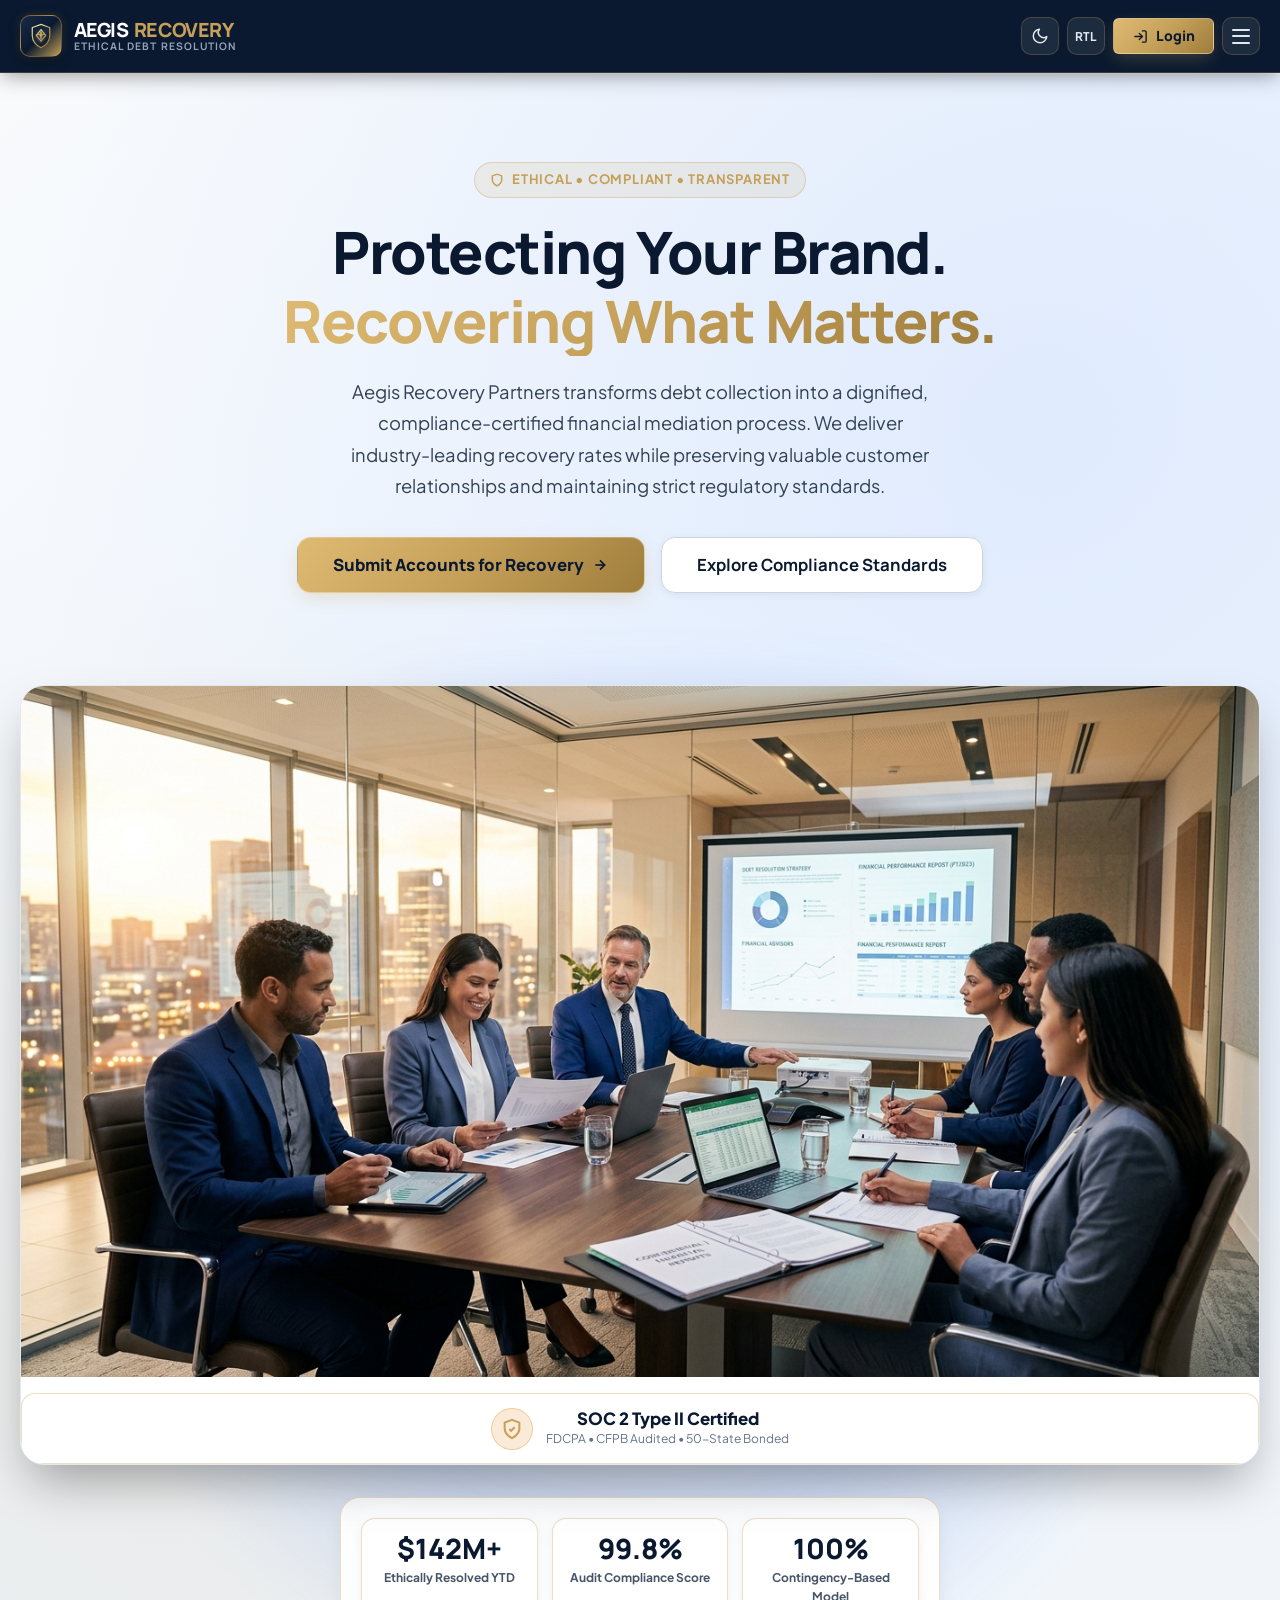
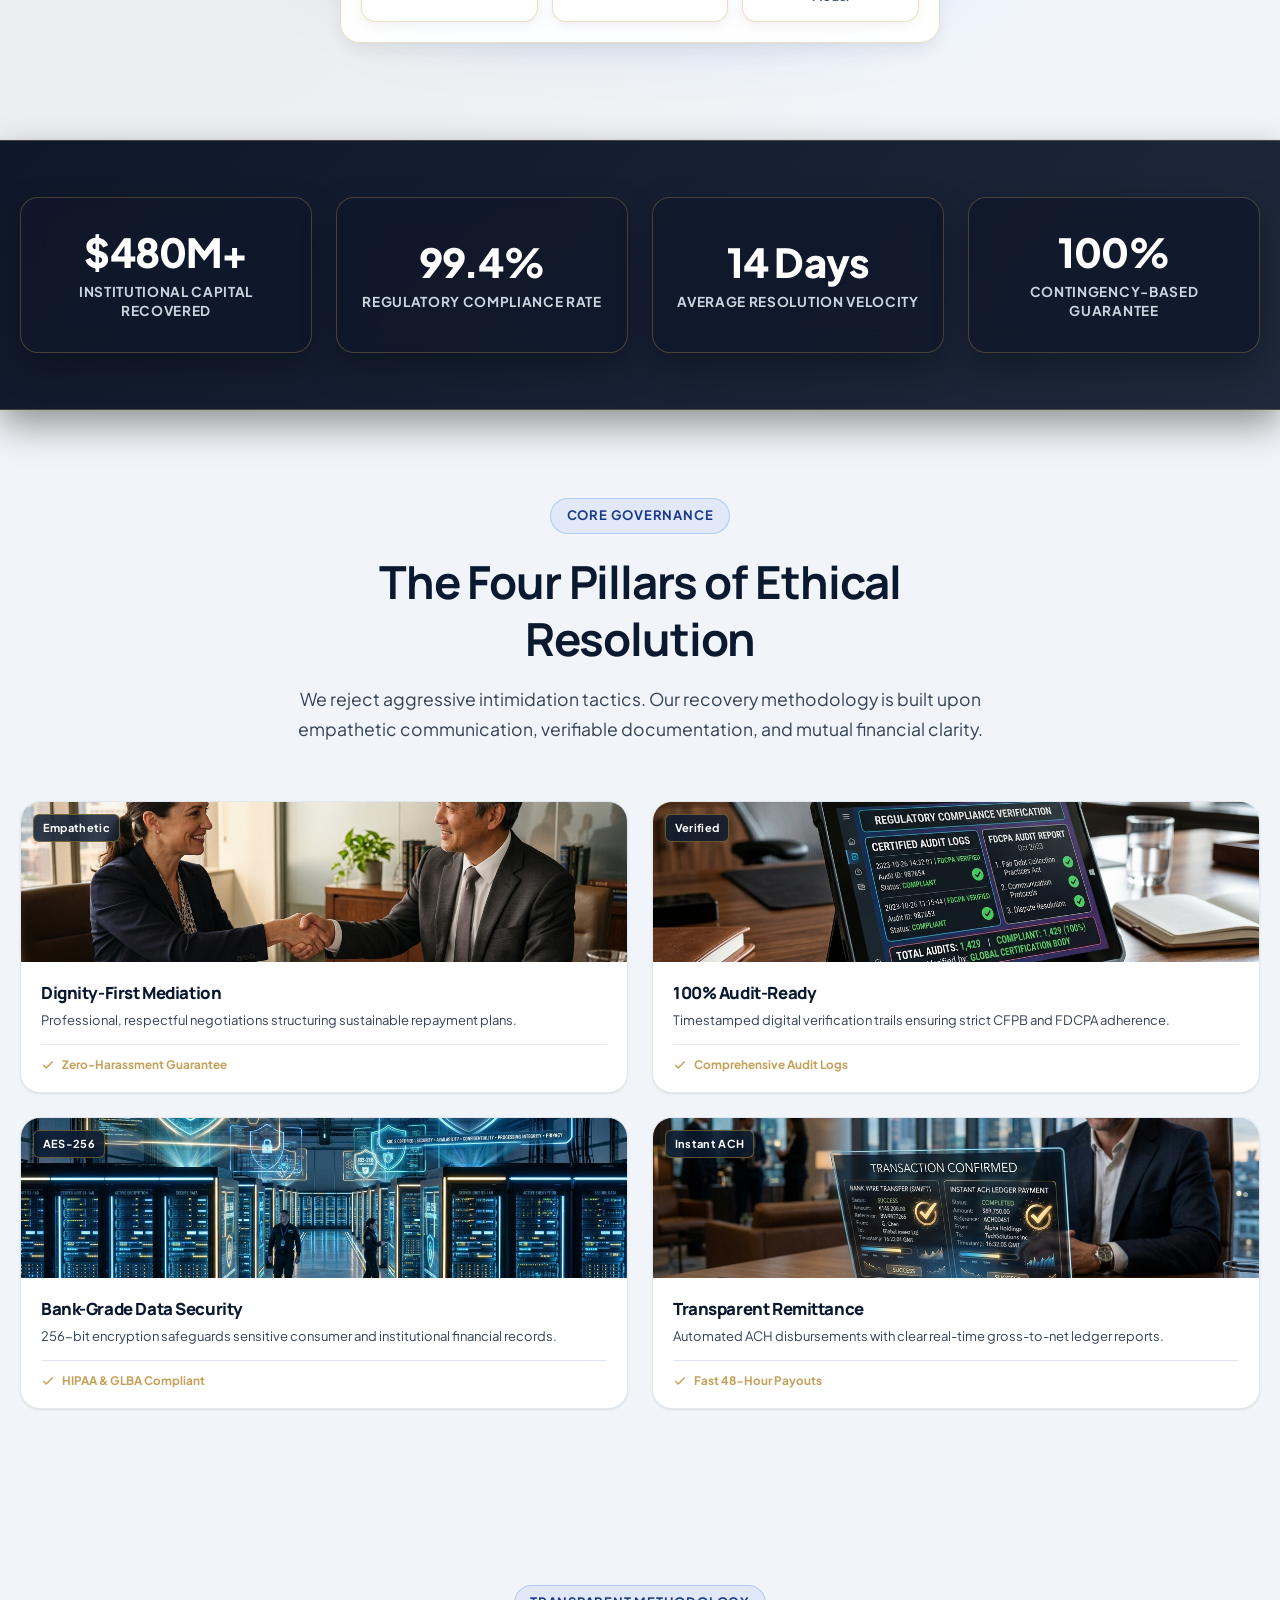
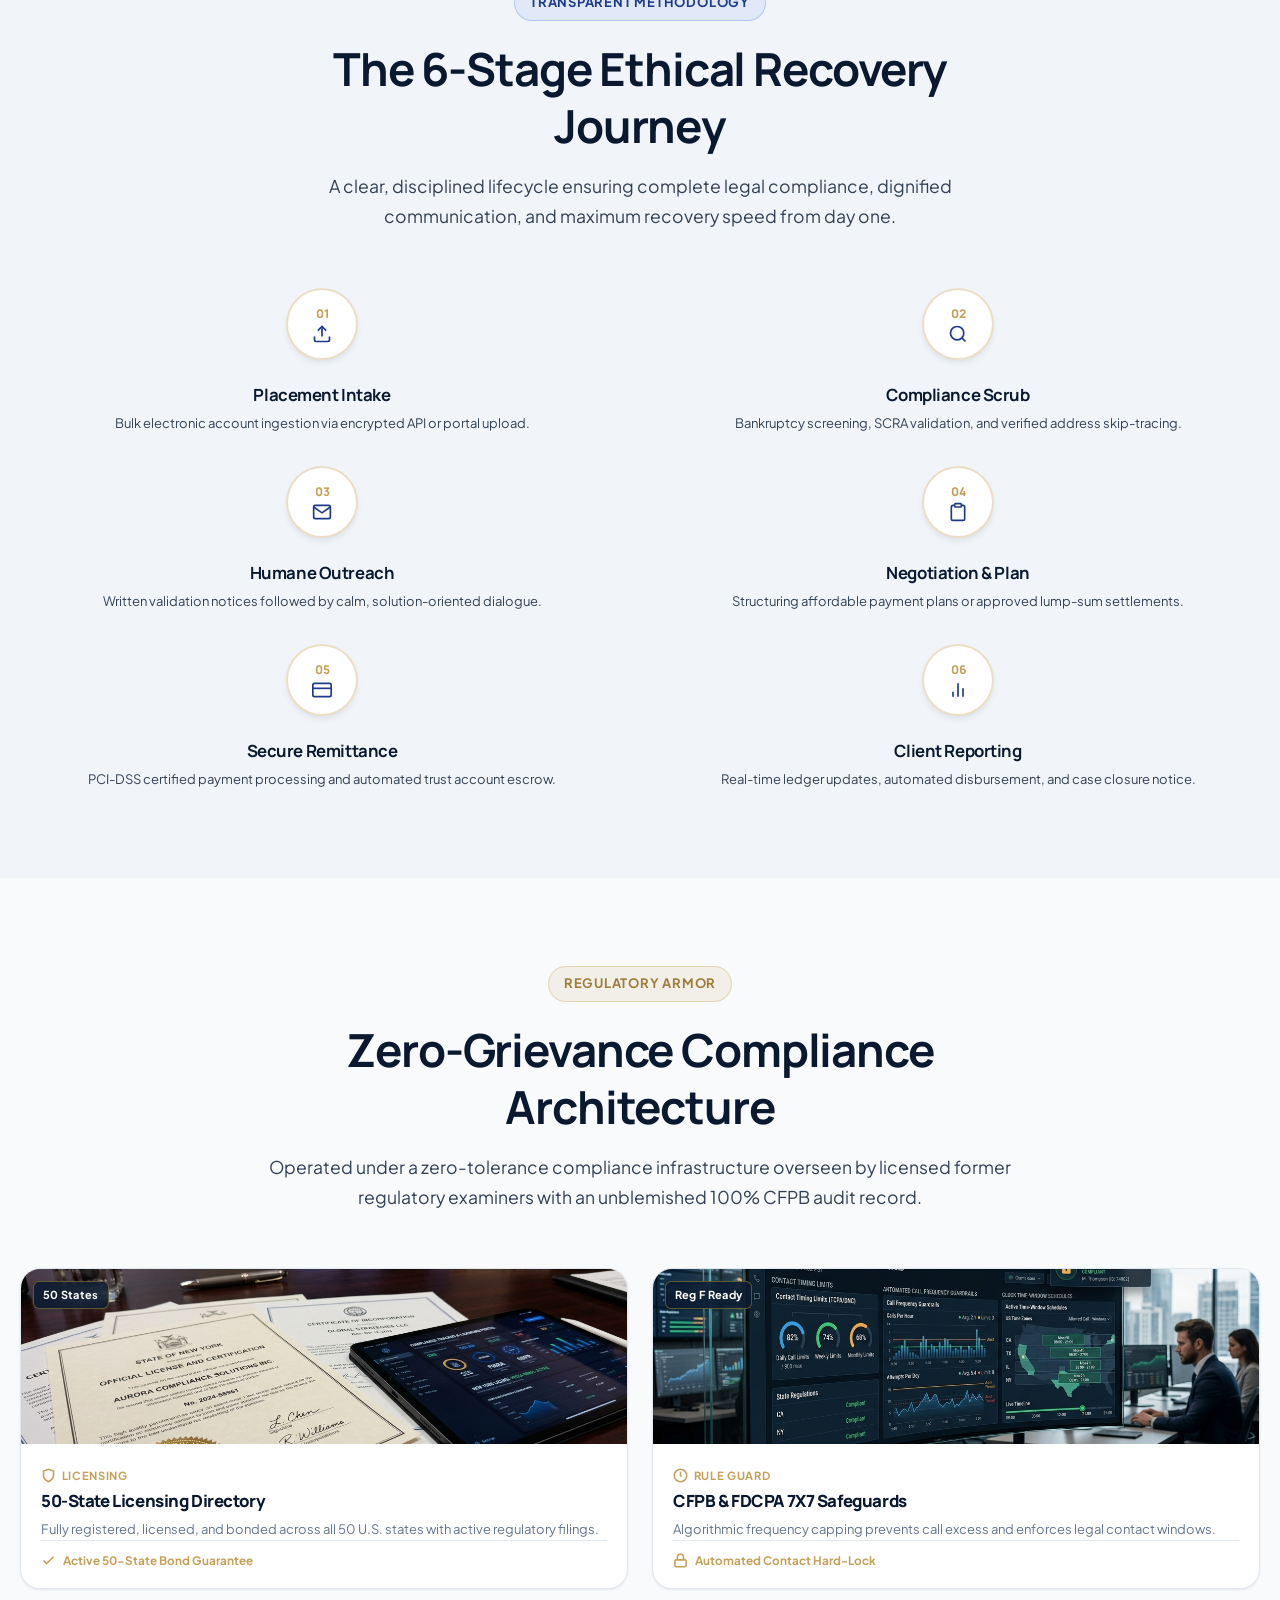
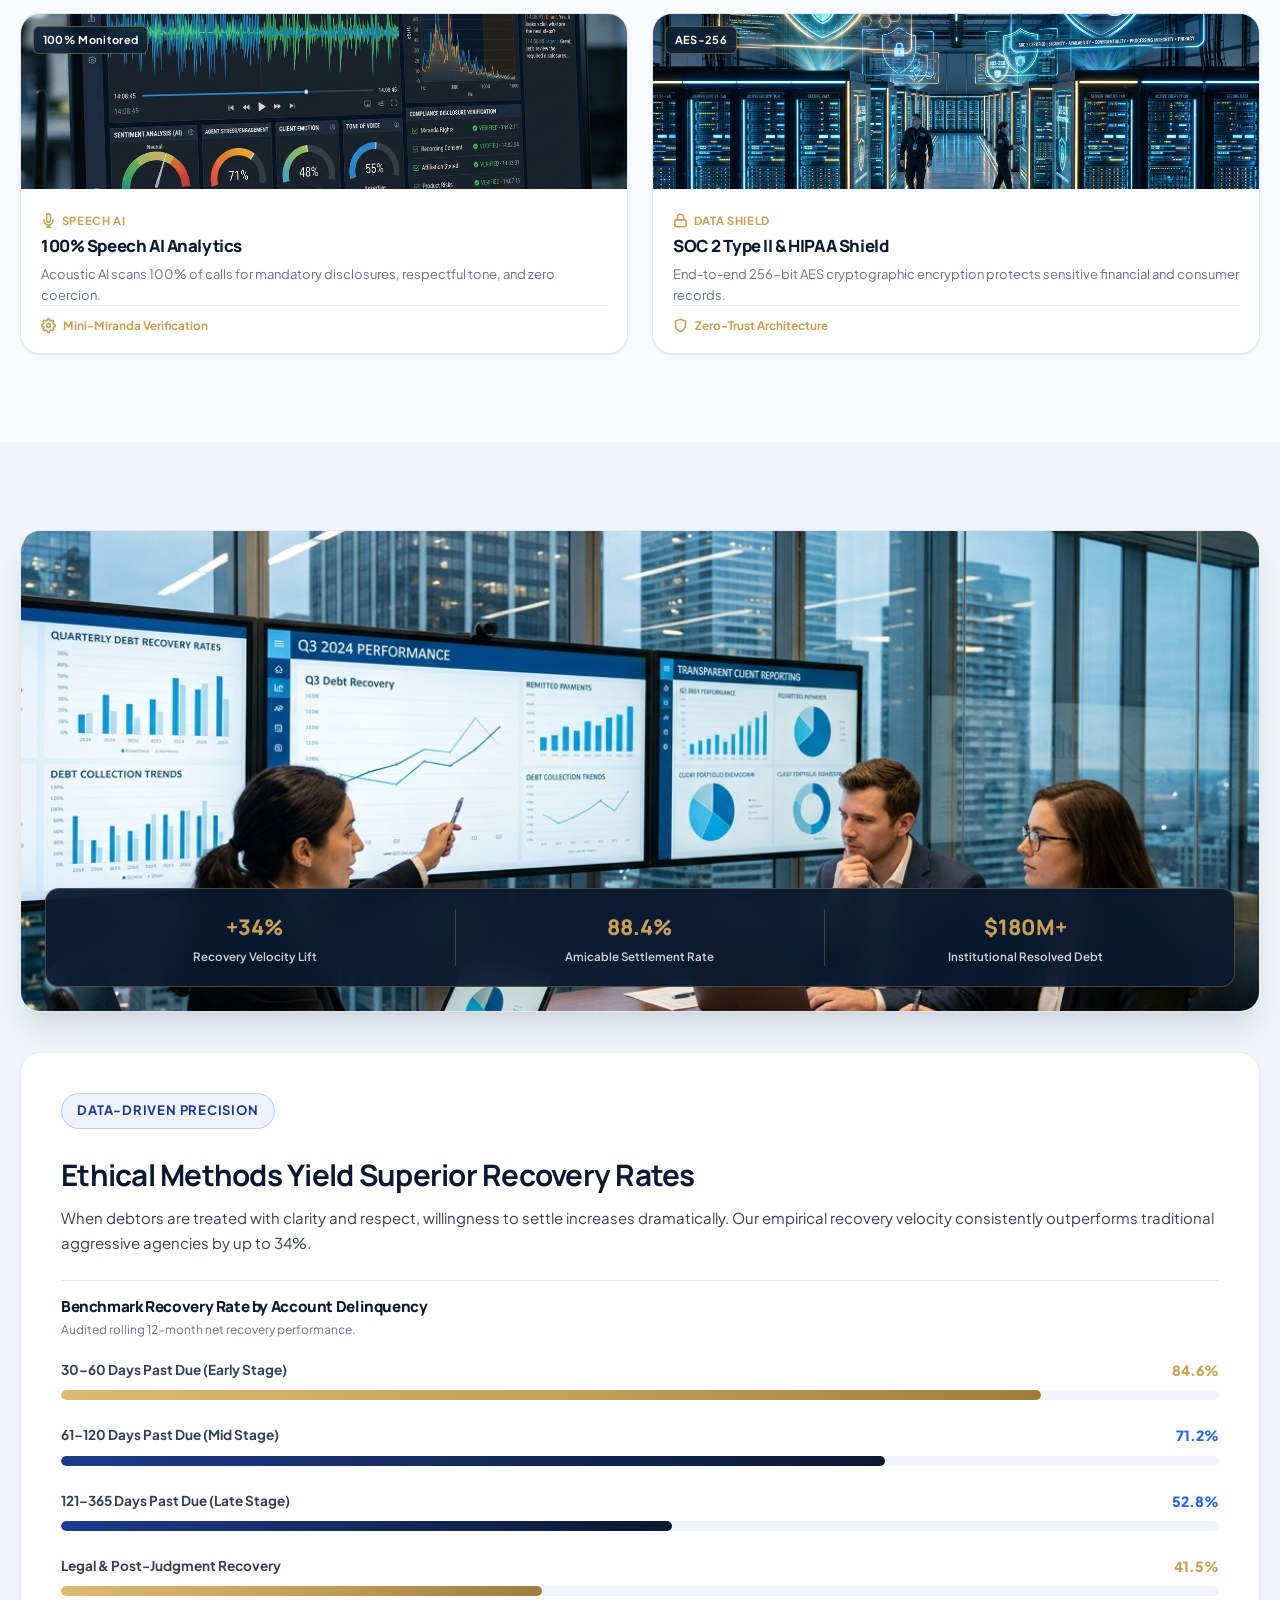
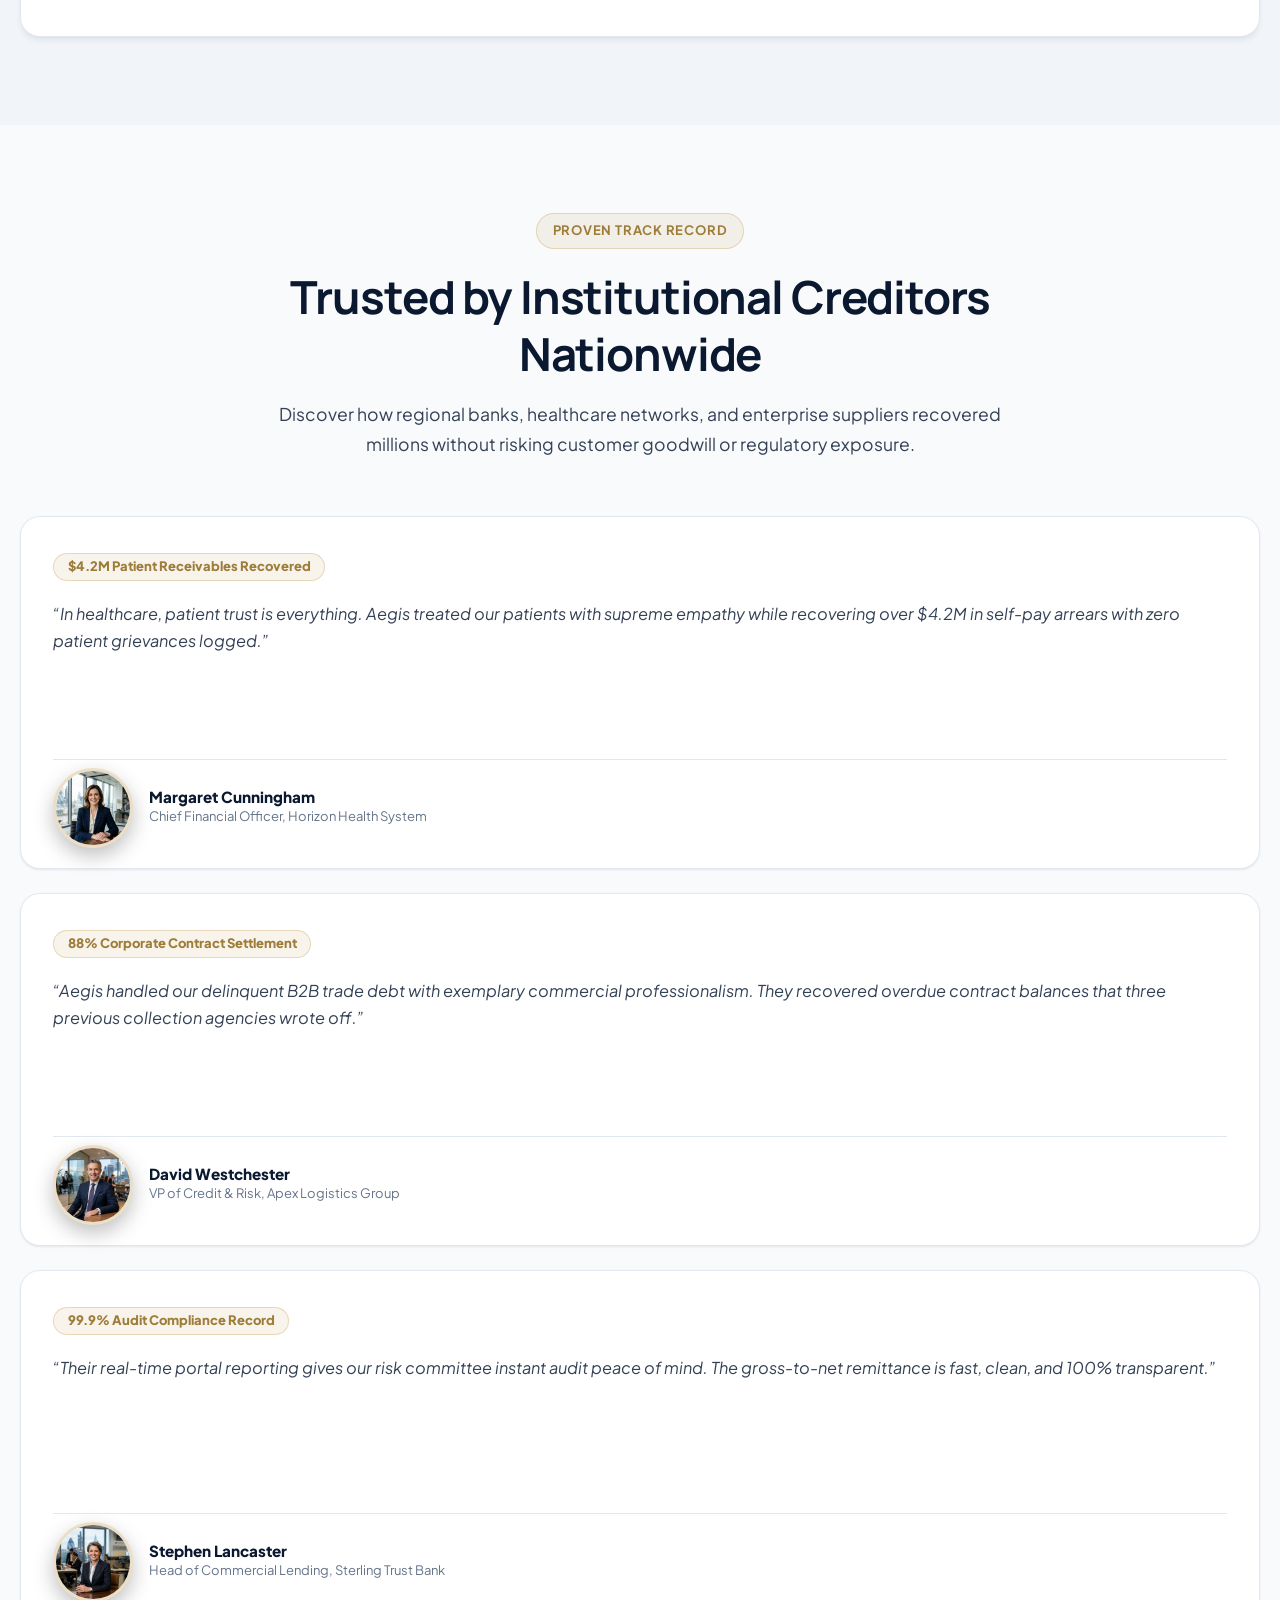
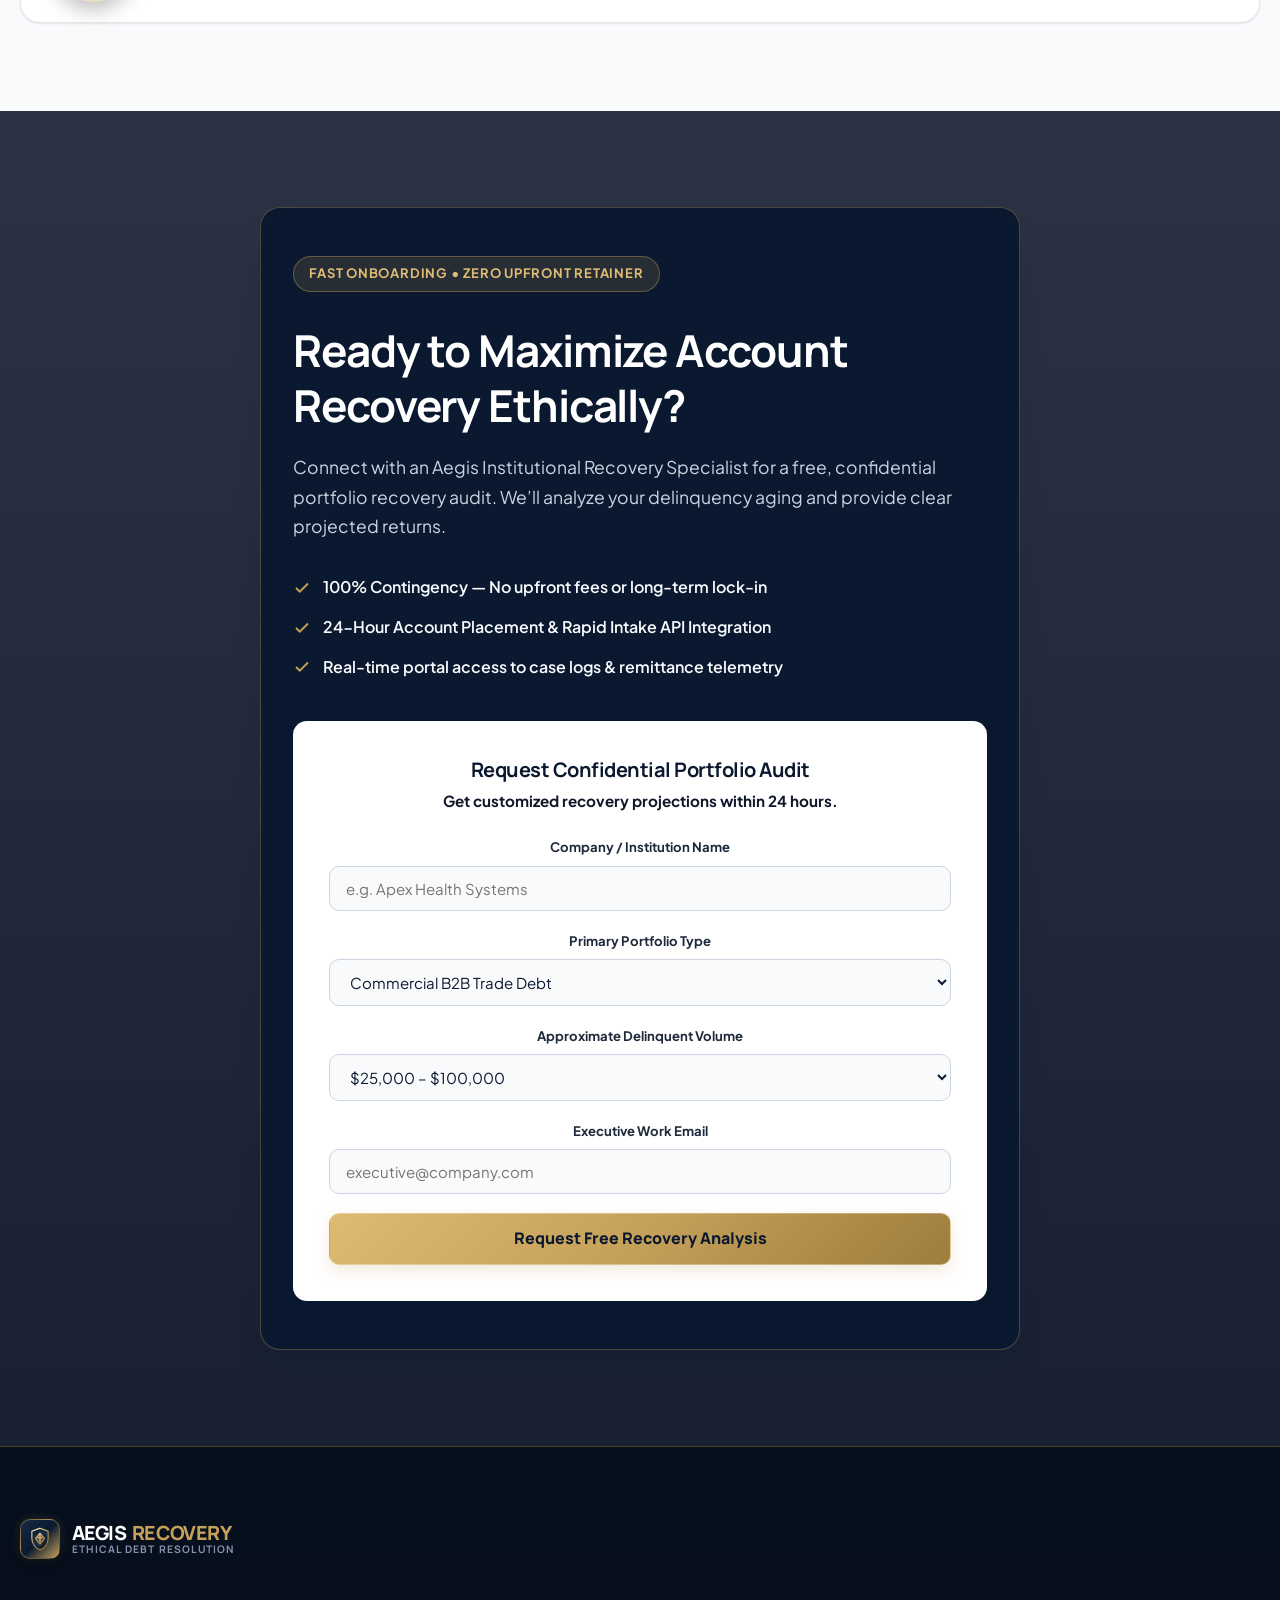
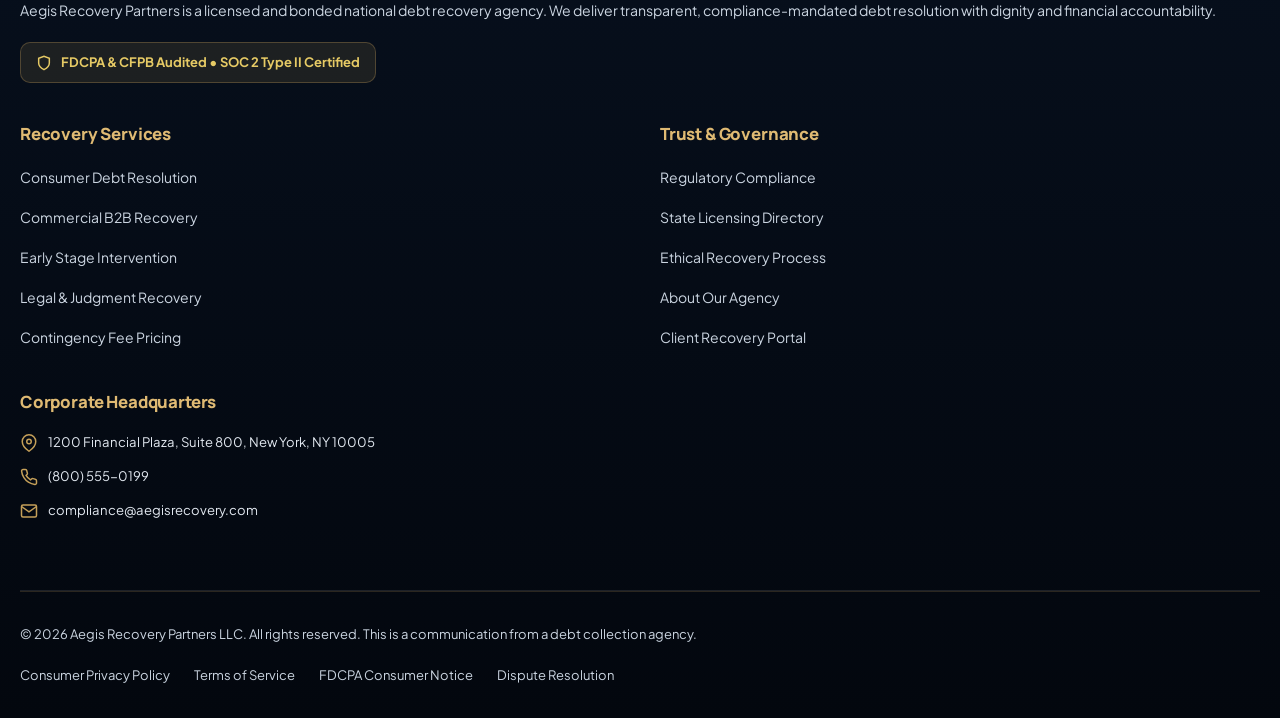
==== commit e0df0af1: "first commit" ====
--- a/index.html
+++ b/index.html
@@ -70,31 +70,47 @@
     }
 
     .hero-stats-pod {
-      background: rgba(15, 23, 42, 0.75) !important;
+      background: rgba(255, 255, 255, 0.92) !important;
       backdrop-filter: blur(8px) !important;
-      border: 1px solid rgba(197, 160, 89, 0.3) !important;
+      border: 1.5px solid rgba(197, 160, 89, 0.35) !important;
       border-radius: 14px !important;
       padding: 0.85rem 0.75rem !important;
       text-align: center !important;
       overflow: hidden !important;
       box-sizing: border-box !important;
       max-width: 100% !important;
+      box-shadow: 0 4px 12px rgba(0, 0, 0, 0.05) !important;
+    }
+
+    [data-theme="dark"] .hero-stats-pod {
+      background: rgba(15, 23, 42, 0.8) !important;
+      border-color: rgba(197, 160, 89, 0.3) !important;
+      box-shadow: 0 4px 12px rgba(0, 0, 0, 0.3) !important;
     }
 
     .hero-stat-number {
-      color: #C5A059 !important;
+      color: #0A192F !important;
       line-height: 1.1 !important;
+      font-weight: 800 !important;
       font-size: clamp(1.2rem, 4.5vw, 1.75rem) !important;
       word-break: keep-all !important;
       overflow-wrap: normal !important;
       max-width: 100% !important;
     }
 
+    [data-theme="dark"] .hero-stat-number {
+      color: #DFBA73 !important;
+    }
+
     .hero-stat-label {
       font-size: 0.75rem !important;
       font-weight: 700 !important;
-      color: #E2E8F0 !important;
+      color: #475569 !important;
       margin-top: 0.25rem !important;
+    }
+
+    [data-theme="dark"] .hero-stat-label {
+      color: #CBD5E1 !important;
     }
 
     /* Stats Counter Strip Below Hero */
@@ -169,6 +185,37 @@
         grid-template-columns: 1fr !important;
         gap: 1rem !important;
       }
+    }
+
+    /* High contrast styling for CTA assessment form subtitle */
+    .cta-form-desc,
+    .cta-form p,
+    .cta-placement-box .cta-form p,
+    .cta-placement-box .cta-form-desc,
+    html[data-theme="light"] .cta-placement-box .cta-form p,
+    html[data-theme="light"] .cta-placement-box .cta-form-desc,
+    html[data-theme="light"] .cta-form-desc,
+    html[data-theme="light"] .cta-form p {
+      color: #0F172A !important;
+      font-size: 0.95rem !important;
+      font-weight: 700 !important;
+      margin-bottom: 1.5rem !important;
+      line-height: 1.5 !important;
+    }
+
+    [data-theme="dark"] .cta-form-desc,
+    [data-theme="dark"] .cta-form p,
+    [data-theme="dark"] .cta-placement-box .cta-form p,
+    [data-theme="dark"] .cta-placement-box .cta-form-desc,
+    html[data-theme="dark"] .cta-form-desc,
+    html[data-theme="dark"] .cta-form p,
+    html[data-theme="dark"] .cta-placement-box .cta-form p,
+    html[data-theme="dark"] .cta-placement-box .cta-form-desc {
+      color: #F8FAFC !important;
+      font-size: 0.95rem !important;
+      font-weight: 700 !important;
+      margin-bottom: 1.5rem !important;
+      line-height: 1.5 !important;
     }
   </style>
 </head>
@@ -486,91 +533,75 @@
         </div>
 
         <div class="principles-grid">
-          <!-- Pillar 1 -->
+          <!-- Pillar 1: Dignity-First Mediation -->
           <div class="principle-card reveal-fade-up delay-100">
-            <div class="principle-icon-box">
-              <svg width="24" height="24" viewBox="0 0 24 24" fill="none" stroke="currentColor" stroke-width="2.2">
-                <path d="M17 21v-2a4 4 0 0 0-4-4H5a4 4 0 0 0-4 4v2"></path>
-                <circle cx="9" cy="7" r="4"></circle>
-                <path d="M23 21v-2a4 4 0 0 0-3-3.87"></path>
-                <path d="M16 3.13a4 4 0 0 1 0 7.75"></path>
-              </svg>
-            </div>
-            <h3 class="principle-card-title">Dignity-First Mediation</h3>
-            <p class="principle-card-desc">
-              Every consumer and corporate debtor is treated with professional respect. We structure flexible settlement
-              pathways that enable genuine financial rehabilitation.
-            </p>
-            <div class="principle-footer">
-              <svg width="14" height="14" viewBox="0 0 24 24" fill="none" stroke="currentColor" stroke-width="2.5">
-                <polyline points="20 6 9 17 4 12"></polyline>
-              </svg>
-              <span>Zero-Harassment Guarantee</span>
-            </div>
-          </div>
-
-          <!-- Pillar 2 -->
+            <div class="principle-card-thumb">
+              <img src="assets/images/sections/principle-dignity.jpg" alt="Dignity-First Ethical Mediation" loading="lazy" width="400" height="260">
+              <span class="principle-card-badge">Empathetic</span>
+            </div>
+            <div class="principle-card-body">
+              <h3 class="principle-card-title">Dignity-First Mediation</h3>
+              <p class="principle-card-desc">Professional, respectful negotiations structuring sustainable repayment plans.</p>
+              <div class="principle-footer">
+                <svg width="14" height="14" viewBox="0 0 24 24" fill="none" stroke="currentColor" stroke-width="2.5">
+                  <polyline points="20 6 9 17 4 12"></polyline>
+                </svg>
+                <span>Zero-Harassment Guarantee</span>
+              </div>
+            </div>
+          </div>
+
+          <!-- Pillar 2: 100% Audit-Ready -->
           <div class="principle-card reveal-fade-up delay-200">
-            <div class="principle-icon-box">
-              <svg width="24" height="24" viewBox="0 0 24 24" fill="none" stroke="currentColor" stroke-width="2.2">
-                <path d="M14 2H6a2 2 0 0 0-2 2v16a2 2 0 0 0 2 2h12a2 2 0 0 0 2-2V8z"></path>
-                <polyline points="14 2 14 8 20 8"></polyline>
-                <line x1="16" y1="13" x2="8" y2="13"></line>
-                <line x1="16" y1="17" x2="8" y2="17"></line>
-              </svg>
-            </div>
-            <h3 class="principle-card-title">100% Audit-Ready</h3>
-            <p class="principle-card-desc">
-              Complete digital call recording, timestamped written notices, and dispute verification trails ensuring
-              full FDCPA, TCPA, and CFPB compliance.
-            </p>
-            <div class="principle-footer">
-              <svg width="14" height="14" viewBox="0 0 24 24" fill="none" stroke="currentColor" stroke-width="2.5">
-                <polyline points="20 6 9 17 4 12"></polyline>
-              </svg>
-              <span>Comprehensive Audit Logs</span>
-            </div>
-          </div>
-
-          <!-- Pillar 3 -->
+            <div class="principle-card-thumb">
+              <img src="assets/images/sections/principle-audit.jpg" alt="100% Audit-Ready Compliance Trail" loading="lazy" width="400" height="260">
+              <span class="principle-card-badge">Verified</span>
+            </div>
+            <div class="principle-card-body">
+              <h3 class="principle-card-title">100% Audit-Ready</h3>
+              <p class="principle-card-desc">Timestamped digital verification trails ensuring strict CFPB and FDCPA adherence.</p>
+              <div class="principle-footer">
+                <svg width="14" height="14" viewBox="0 0 24 24" fill="none" stroke="currentColor" stroke-width="2.5">
+                  <polyline points="20 6 9 17 4 12"></polyline>
+                </svg>
+                <span>Comprehensive Audit Logs</span>
+              </div>
+            </div>
+          </div>
+
+          <!-- Pillar 3: Bank-Grade Security -->
           <div class="principle-card reveal-fade-up delay-300">
-            <div class="principle-icon-box">
-              <svg width="24" height="24" viewBox="0 0 24 24" fill="none" stroke="currentColor" stroke-width="2.2">
-                <rect x="3" y="11" width="18" height="11" rx="2" ry="2"></rect>
-                <path d="M7 11V7a5 5 0 0 1 10 0v4"></path>
-              </svg>
-            </div>
-            <h3 class="principle-card-title">Bank-Grade Data Security</h3>
-            <p class="principle-card-desc">
-              All financial records, account files, and debtor identifiers are protected under 256-bit encryption with
-              continuous SOC 2 Type II monitoring.
-            </p>
-            <div class="principle-footer">
-              <svg width="14" height="14" viewBox="0 0 24 24" fill="none" stroke="currentColor" stroke-width="2.5">
-                <polyline points="20 6 9 17 4 12"></polyline>
-              </svg>
-              <span>HIPAA &amp; GLBA Compliant</span>
-            </div>
-          </div>
-
-          <!-- Pillar 4 -->
+            <div class="principle-card-thumb">
+              <img src="assets/images/sections/principle-security.jpg" alt="Bank-Grade Data Security Vault" loading="lazy" width="400" height="260">
+              <span class="principle-card-badge">AES-256</span>
+            </div>
+            <div class="principle-card-body">
+              <h3 class="principle-card-title">Bank-Grade Data Security</h3>
+              <p class="principle-card-desc">256-bit encryption safeguards sensitive consumer and institutional financial records.</p>
+              <div class="principle-footer">
+                <svg width="14" height="14" viewBox="0 0 24 24" fill="none" stroke="currentColor" stroke-width="2.5">
+                  <polyline points="20 6 9 17 4 12"></polyline>
+                </svg>
+                <span>HIPAA &amp; GLBA Compliant</span>
+              </div>
+            </div>
+          </div>
+
+          <!-- Pillar 4: Transparent Remittance -->
           <div class="principle-card reveal-fade-up delay-400">
-            <div class="principle-icon-box">
-              <svg width="24" height="24" viewBox="0 0 24 24" fill="none" stroke="currentColor" stroke-width="2.2">
-                <line x1="12" y1="1" x2="12" y2="23"></line>
-                <path d="M17 5H9.5a3.5 3.5 0 0 0 0 7h5a3.5 3.5 0 0 1 0 7H6"></path>
-              </svg>
-            </div>
-            <h3 class="principle-card-title">Transparent Remittance</h3>
-            <p class="principle-card-desc">
-              Direct automated ACH disbursements with detailed gross-to-net reconciliation reports accessible 24/7
-              inside the client management dashboard.
-            </p>
-            <div class="principle-footer">
-              <svg width="14" height="14" viewBox="0 0 24 24" fill="none" stroke="currentColor" stroke-width="2.5">
-                <polyline points="20 6 9 17 4 12"></polyline>
-              </svg>
-              <span>Fast 48-Hour Payouts</span>
+            <div class="principle-card-thumb">
+              <img src="assets/images/sections/principle-remittance.jpg" alt="Transparent Remittance and Payouts" loading="lazy" width="400" height="260">
+              <span class="principle-card-badge">Instant ACH</span>
+            </div>
+            <div class="principle-card-body">
+              <h3 class="principle-card-title">Transparent Remittance</h3>
+              <p class="principle-card-desc">Automated ACH disbursements with clear real-time gross-to-net ledger reports.</p>
+              <div class="principle-footer">
+                <svg width="14" height="14" viewBox="0 0 24 24" fill="none" stroke="currentColor" stroke-width="2.5">
+                  <polyline points="20 6 9 17 4 12"></polyline>
+                </svg>
+                <span>Fast 48-Hour Payouts</span>
+              </div>
             </div>
           </div>
         </div>
@@ -1027,7 +1058,7 @@
             <!-- Right Assessment Intake Form -->
             <div class="cta-form">
               <h3 class="cta-form-title">Request Confidential Portfolio Audit</h3>
-              <p class="cta-form-desc">Get customized recovery projections within 24 hours.</p>
+              <p class="cta-form-desc" style="font-weight: 700; font-size: 0.95rem; margin-bottom: 1.5rem; line-height: 1.5;">Get customized recovery projections within 24 hours.</p>
 
               <form action="dashboard.html" method="get">
                 <div class="form-group">
@@ -1057,7 +1088,7 @@
                   <label class="form-label" for="workEmail">Executive Work Email</label>
                   <input type="email" id="workEmail" class="form-input" required placeholder="executive@company.com">
                 </div>
-                <button type="submit" class="btn btn-gold" style="width: 100%; padding: 0.85rem; font-size: 1rem;">
+                <button type="submit" class="btn btn-gold" style="width: 100%; padding: 0.9rem 1rem; font-size: clamp(0.9rem, 3.5vw, 1rem); line-height: 1.35; white-space: normal; text-align: center;">
                   Request Free Recovery Analysis
                 </button>
               </form>
--- a/assets/css/style.css
+++ b/assets/css/style.css
@@ -142,23 +142,8 @@
    ========================================================================== */
 
 /* --------------------------------------------------------------------------
-   1. PERMANENTLY DARK SECTIONS & CONTAINERS (Dark Navy Background in BOTH Themes)
+   1. PERMANENTLY DARK FOOTER & CTA SECTIONS (Dark Navy in BOTH Themes)
    -------------------------------------------------------------------------- */
-.hero-section,
-.hero-panoramic-section,
-.hero-panoramic,
-.about-citadel-hero,
-.about-hero-section,
-.page-hero-section,
-.page-hero,
-.services-hero,
-.compliance-hero,
-.pricing-hero,
-.process-hero,
-.panoramic-process-hero,
-.hero-compliance-split,
-.pricing-horizon-hero,
-.history-timeline-section,
 .site-footer,
 .placement-cta,
 .fullbleed-cta-section,
@@ -173,31 +158,15 @@
 .intake-vault-arena,
 .stats-counter-strip,
 .stat-counter-card,
-.hero-floating-badge,
-.floating-metric-badge,
-.hud-pod,
-.panoramic-hud-overlay,
-.panoramic-bottom-ribbon,
-.ribbon-metric-item,
 .leader-dossier-card,
 .secondary-exec-card,
 .featured-director-card,
-.milestone-panel-card,
-.cockpit-card,
 .top-notice-bar {
   background-color: #0A192F !important;
   color: #FFFFFF !important;
 }
 
 /* Headings in Permanently Dark Containers (ALWAYS WHITE / GOLD IN BOTH MODES) */
-.hero-section h1, .hero-section h2, .hero-section h3, .hero-section h4, .hero-section .hero-title, .hero-section .section-title,
-.hero-panoramic-section h1, .hero-panoramic-section h2, .hero-panoramic-section h3, .hero-panoramic-section h4, .hero-panoramic-section .hero-panoramic-title, .hero-panoramic-section .section-title,
-.about-citadel-hero h1, .about-citadel-hero h2, .about-citadel-hero .about-hero-title,
-.page-hero-section h1, .page-hero-section h2, .page-hero-section .page-hero-title, .page-hero-title,
-.services-hero h1, .compliance-hero h1, .pricing-hero h1, .process-hero h1,
-.panoramic-process-hero h1, .panoramic-process-hero .process-hero-headline, .process-hero-headline,
-.hero-compliance-split h1, .hero-compliance-title,
-.pricing-horizon-hero h1, .pricing-horizon-header .section-title,
 .history-timeline-section h1, .history-timeline-section h2, .history-timeline-section h3, .history-timeline-section .section-title,
 .leader-dossier-card h1, .leader-dossier-card h2, .leader-dossier-card h3, .leader-dossier-card .leader-name, .leader-name,
 .secondary-exec-card h4, .featured-director-card h3,
@@ -212,20 +181,11 @@
 .pricing-intake-banner h1, .pricing-intake-banner h2, .pricing-intake-banner h3, .intake-banner-title,
 .intake-cta-card h1, .intake-cta-card h2, .intake-cta-card h3,
 .milestone-panel-card h1, .milestone-panel-card h2, .milestone-panel-card h3, .milestone-panel-card .milestone-card-title,
-.hero-floating-badge .floating-badge-title,
-.floating-metric-badge .floating-badge-value,
 .stat-counter-card .stat-number-display {
   color: #FFFFFF !important;
 }
 
 /* Descriptions & Body Text in Permanently Dark Containers (ALWAYS LIGHT GREY / SILVER IN BOTH MODES) */
-.hero-section p, .hero-section .hero-description, .hero-section .section-desc,
-.hero-panoramic-section p, .hero-panoramic-section .hero-panoramic-desc, .hero-panoramic-section .hero-description, .hero-panoramic-section .section-desc,
-.about-citadel-hero p, .about-citadel-hero .about-hero-lead,
-.page-hero-section p, .page-hero-section .page-hero-subtitle, .page-hero-subtitle,
-.services-hero p, .compliance-hero p, .pricing-hero p, .process-hero p,
-.panoramic-process-hero p, .hero-compliance-split p, .hero-compliance-desc,
-.pricing-horizon-hero p, .pricing-horizon-header p,
 .history-timeline-section p, .history-timeline-section .section-desc,
 .leader-dossier-card p, .leader-dossier-card .leader-bio, .leader-dossier-card .leader-credentials, .leader-bio, .leader-credentials,
 .site-footer p, .site-footer .footer-desc, .site-footer .footer-brand-bio, .site-footer .footer-contact-item,
@@ -238,23 +198,11 @@
 .banner-cta p,
 .pricing-intake-banner p, .intake-cta-card p,
 .milestone-panel-card p, .milestone-panel-card .milestone-card-text,
-.hero-floating-badge .floating-badge-desc,
-.floating-metric-badge .floating-badge-label,
-.stat-counter-card .stat-label-text,
-.hud-pod-label,
-.ribbon-metric-label,
-.hero-stat-label {
+.stat-counter-card .stat-label-text {
   color: #CBD5E1 !important;
 }
 
-/* HIGH-SPECIFICITY LIGHT MODE OVERRIDES FOR PERMANENTLY DARK CONTAINERS */
-html[data-theme="light"] .hero-section h1, html[data-theme="light"] .hero-section h2, html[data-theme="light"] .hero-section .section-title,
-html[data-theme="light"] .hero-panoramic-section h1, html[data-theme="light"] .hero-panoramic-section h2, html[data-theme="light"] .hero-panoramic-section .section-title,
-html[data-theme="light"] .about-citadel-hero h1, html[data-theme="light"] .about-citadel-hero h2,
-html[data-theme="light"] .page-hero-section h1, html[data-theme="light"] .page-hero-section h2, html[data-theme="light"] .page-hero-title,
-html[data-theme="light"] .panoramic-process-hero h1, html[data-theme="light"] .process-hero-headline,
-html[data-theme="light"] .hero-compliance-split h1, html[data-theme="light"] .hero-compliance-title,
-html[data-theme="light"] .pricing-horizon-hero h1, html[data-theme="light"] .pricing-horizon-header .section-title,
+/* HIGH-SPECIFICITY LIGHT MODE OVERRIDES FOR PERMANENTLY DARK CONTAINERS (Footer & Permanent CTAs) */
 html[data-theme="light"] .pricing-intake-banner h1, html[data-theme="light"] .pricing-intake-banner h2, html[data-theme="light"] .intake-banner-title,
 html[data-theme="light"] .intake-cta-card h1, html[data-theme="light"] .intake-cta-card h2, html[data-theme="light"] .intake-vault-arena h2, html[data-theme="light"] .intake-vault-arena .section-title, html[data-theme="light"] .intake-vault-arena h3, html[data-theme="light"] .pricing-divert-hub h2, html[data-theme="light"] .divert-cta-content .section-title, html[data-theme="light"] .cta-placement-box .section-title, html[data-theme="light"] .cta-banner-section .section-title,
 html[data-theme="light"] .history-timeline-section h1, html[data-theme="light"] .history-timeline-section h2, html[data-theme="light"] .history-timeline-section .section-title,
@@ -268,12 +216,6 @@
   color: #FFFFFF !important;
 }
 
-html[data-theme="light"] .hero-section p, html[data-theme="light"] .hero-section .hero-description,
-html[data-theme="light"] .hero-panoramic-section p, html[data-theme="light"] .hero-panoramic-section .hero-panoramic-desc,
-html[data-theme="light"] .about-citadel-hero p, html[data-theme="light"] .about-citadel-hero .about-hero-lead,
-html[data-theme="light"] .page-hero-section p, html[data-theme="light"] .page-hero-subtitle,
-html[data-theme="light"] .panoramic-process-hero p, html[data-theme="light"] .hero-compliance-split p, html[data-theme="light"] .hero-compliance-desc,
-html[data-theme="light"] .pricing-horizon-hero p, html[data-theme="light"] .pricing-horizon-header p,
 html[data-theme="light"] .pricing-intake-banner p, html[data-theme="light"] .intake-cta-card p, html[data-theme="light"] .intake-vault-arena p, html[data-theme="light"] .intake-vault-arena .section-desc, html[data-theme="light"] .intake-vault-arena label, html[data-theme="light"] .intake-vault-arena .vault-feature-item span, html[data-theme="light"] .pricing-divert-hub p, html[data-theme="light"] .divert-cta-content .section-desc, html[data-theme="light"] .cta-placement-box p, html[data-theme="light"] .cta-placement-box .section-desc, html[data-theme="light"] .cta-banner-section p, html[data-theme="light"] .cta-banner-section .section-desc, html[data-theme="light"] .cta-card p, html[data-theme="light"] .banner-cta p,
 html[data-theme="light"] .history-timeline-section p, html[data-theme="light"] .history-timeline-section .section-desc,
 html[data-theme="light"] .site-footer p, html[data-theme="light"] .site-footer .footer-desc, html[data-theme="light"] .site-footer .footer-contact-item,
@@ -338,7 +280,22 @@
 
 /* Form Box Adaptive Rules (.cta-form & .intake-form-box) */
 [data-theme="light"] .cta-form-title { color: #0A192F !important; }
-[data-theme="light"] .cta-form-desc { color: #475569 !important; }
+[data-theme="light"] .cta-form-desc,
+[data-theme="light"] .cta-form p,
+[data-theme="light"] .cta-placement-box .cta-form p,
+[data-theme="light"] .cta-placement-box .cta-form-desc,
+[data-theme="light"] .fullbleed-cta-section .cta-form p,
+[data-theme="light"] .fullbleed-cta-section .cta-form-desc,
+html[data-theme="light"] .cta-placement-box .cta-form p,
+html[data-theme="light"] .cta-placement-box .cta-form-desc,
+html[data-theme="light"] .fullbleed-cta-section .cta-form p,
+html[data-theme="light"] .fullbleed-cta-section .cta-form-desc,
+html[data-theme="light"] .cta-form p,
+html[data-theme="light"] .cta-form .cta-form-desc { 
+  color: #0F172A !important; 
+  font-weight: 700 !important; 
+  font-size: 0.95rem !important; 
+}
 [data-theme="light"] .cta-form .form-label { color: #1E293B !important; }
 [data-theme="light"] .cta-form .form-input,
 [data-theme="light"] .cta-form .form-select,
@@ -350,7 +307,22 @@
 }
 
 [data-theme="dark"] .cta-form-title { color: #FFFFFF !important; }
-[data-theme="dark"] .cta-form-desc { color: #CBD5E1 !important; }
+[data-theme="dark"] .cta-form-desc,
+[data-theme="dark"] .cta-form p,
+[data-theme="dark"] .cta-placement-box .cta-form p,
+[data-theme="dark"] .cta-placement-box .cta-form-desc,
+[data-theme="dark"] .fullbleed-cta-section .cta-form p,
+[data-theme="dark"] .fullbleed-cta-section .cta-form-desc,
+html[data-theme="dark"] .cta-placement-box .cta-form p,
+html[data-theme="dark"] .cta-placement-box .cta-form-desc,
+html[data-theme="dark"] .fullbleed-cta-section .cta-form p,
+html[data-theme="dark"] .fullbleed-cta-section .cta-form-desc,
+html[data-theme="dark"] .cta-form p,
+html[data-theme="dark"] .cta-form .cta-form-desc { 
+  color: #F8FAFC !important; 
+  font-weight: 700 !important; 
+  font-size: 0.95rem !important; 
+}
 [data-theme="dark"] .cta-form .form-label { color: #E2E8F0 !important; }
 
 /* Control Room Command Panel Adaptive Rules (.command-display-panel) */
@@ -920,30 +892,40 @@
   flex-direction: column !important;
   justify-content: center !important;
   align-items: center !important;
-  gap: 4px !important;
-  width: 40px !important;
-  height: 40px !important;
+  gap: 4.5px !important;
+  width: 38px !important;
+  height: 38px !important;
   padding: 6px !important;
   border-radius: var(--radius-md) !important;
-  background-color: rgba(245, 158, 11, 0.2) !important;
-  border: 1.5px solid #F59E0B !important;
-  color: #F59E0B !important;
+  background-color: rgba(255, 255, 255, 0.08) !important;
+  border: 1px solid rgba(197, 160, 89, 0.25) !important;
+  color: #E2E8F0 !important;
   position: relative !important;
   z-index: 1000000 !important;
   pointer-events: auto !important;
   cursor: pointer !important;
   touch-action: manipulation !important;
   box-sizing: border-box !important;
+  transition: all var(--transition-fast) !important;
 }
 
 .hamburger-line {
   display: block !important;
-  width: 20px !important;
-  height: 2.5px !important;
-  background-color: #F59E0B !important;
+  width: 18px !important;
+  height: 2px !important;
+  background-color: #E2E8F0 !important;
   border-radius: 2px !important;
-  transition: transform var(--transition-normal), opacity var(--transition-fast) !important;
+  transition: transform var(--transition-normal), opacity var(--transition-fast), background-color var(--transition-fast) !important;
   flex-shrink: 0 !important;
+}
+
+.hamburger-btn:hover {
+  background-color: rgba(197, 160, 89, 0.2) !important;
+  border-color: rgba(197, 160, 89, 0.5) !important;
+}
+
+.hamburger-btn:hover .hamburger-line {
+  background-color: #E6CA65 !important;
 }
 
 .hamburger-btn.is-active .hamburger-line:nth-child(1) {
@@ -1136,17 +1118,26 @@
 }
 
 /* ==========================================================================
-   SECTION 1: HERO (ETHICAL RECOVERY HERO — ROYAL SAPPHIRE THEME)
+   SECTION 1: HERO (ETHICAL RECOVERY HERO — DYNAMIC THEMES)
    ========================================================================== */
 .hero-section {
   position: relative;
   padding-top: 5.5rem;
   padding-bottom: 6rem;
+  background: radial-gradient(circle at 80% 20%, rgba(37, 99, 235, 0.08) 0%, transparent 60%),
+              radial-gradient(circle at 10% 80%, rgba(197, 160, 89, 0.12) 0%, transparent 50%),
+              linear-gradient(135deg, #F8FAFC 0%, #EFF6FF 50%, #F1F5F9 100%);
+  color: var(--text-main);
+  overflow: hidden;
+  border-bottom: 1px solid var(--border-color);
+  transition: background 0.3s ease, color 0.3s ease, border-color 0.3s ease;
+}
+
+[data-theme="dark"] .hero-section {
   background: radial-gradient(circle at 80% 20%, rgba(37, 99, 235, 0.22) 0%, transparent 60%),
               radial-gradient(circle at 10% 80%, rgba(197, 160, 89, 0.15) 0%, transparent 50%),
               linear-gradient(135deg, #0A192F 0%, #112240 50%, #060D1A 100%);
   color: #FFFFFF;
-  overflow: hidden;
   border-bottom: 1px solid rgba(197, 160, 89, 0.25);
 }
 
@@ -1165,10 +1156,17 @@
 
 .hero-section .hero-badge,
 .hero-section .section-tag {
+  background: rgba(197, 160, 89, 0.12);
+  border: 1px solid var(--border-gold);
+  color: var(--color-accent);
+  margin-bottom: 1.25rem;
+}
+
+[data-theme="dark"] .hero-section .hero-badge,
+[data-theme="dark"] .hero-section .section-tag {
   background: rgba(197, 160, 89, 0.15);
-  border: 1px solid rgba(197, 160, 89, 0.45);
+  border-color: rgba(197, 160, 89, 0.45);
   color: #E6CA65;
-  margin-bottom: 1.25rem;
 }
 
 .hero-title {
@@ -1176,6 +1174,10 @@
   font-size: clamp(2.35rem, 3.8vw + 0.8rem, 3.65rem);
   font-weight: 800;
   line-height: 1.18;
+  color: var(--text-main);
+}
+
+[data-theme="dark"] .hero-title {
   color: #FFFFFF;
 }
 
@@ -1188,12 +1190,16 @@
 
 .hero-description {
   font-size: 1.15rem;
-  color: #CBD5E1;
+  color: var(--text-body);
   line-height: 1.7;
   margin-bottom: 2.25rem;
   max-width: 580px;
 }
 
+[data-theme="dark"] .hero-description {
+  color: #CBD5E1;
+}
+
 .hero-cta-group {
   display: flex;
   align-items: center;
@@ -1203,15 +1209,48 @@
 }
 
 .btn-outline-white {
-  background-color: transparent;
-  color: #FFFFFF;
-  border: 1px solid rgba(255, 255, 255, 0.35);
+  background-color: #FFFFFF !important;
+  color: #0A192F !important;
+  border: 1.5px solid #CBD5E1 !important;
+  box-shadow: 0 2px 8px rgba(0, 0, 0, 0.06) !important;
+  font-weight: 700 !important;
+}
+
+.btn-outline-white span {
+  color: #0A192F !important;
 }
 
 .btn-outline-white:hover {
-  background-color: rgba(255, 255, 255, 0.12);
-  color: var(--color-accent-light);
-  border-color: var(--color-accent);
+  background-color: #0A192F !important;
+  color: #FFFFFF !important;
+  border-color: #0A192F !important;
+  box-shadow: 0 4px 14px rgba(10, 25, 47, 0.2) !important;
+}
+
+.btn-outline-white:hover span {
+  color: #FFFFFF !important;
+}
+
+[data-theme="dark"] .btn-outline-white {
+  background-color: rgba(255, 255, 255, 0.08) !important;
+  color: #FFFFFF !important;
+  border: 1.5px solid rgba(255, 255, 255, 0.35) !important;
+  box-shadow: none !important;
+}
+
+[data-theme="dark"] .btn-outline-white span {
+  color: #FFFFFF !important;
+}
+
+[data-theme="dark"] .btn-outline-white:hover {
+  background-color: rgba(197, 160, 89, 0.2) !important;
+  color: #DFBA73 !important;
+  border-color: #DFBA73 !important;
+  box-shadow: 0 0 20px rgba(197, 160, 89, 0.35) !important;
+}
+
+[data-theme="dark"] .btn-outline-white:hover span {
+  color: #DFBA73 !important;
 }
 
 .hero-stats-row {
@@ -1220,7 +1259,7 @@
   gap: 1.5rem;
   width: 100%;
   padding-top: 2rem;
-  border-top: 1px solid rgba(197, 160, 89, 0.25);
+  border-top: 1px solid var(--border-color);
 }
 
 .hero-stats-row.hero-visual-stats {
@@ -1228,18 +1267,24 @@
   border-top: none;
   margin-top: 1.5rem;
   padding: 1.25rem;
-  background: rgba(10, 25, 47, 0.85);
+  background: rgba(255, 255, 255, 0.94);
   backdrop-filter: blur(16px);
   -webkit-backdrop-filter: blur(16px);
-  border: 1px solid rgba(197, 160, 89, 0.35);
+  border: 1px solid var(--border-gold);
   border-radius: var(--radius-xl);
+  box-shadow: var(--shadow-lg);
+  gap: 1rem;
+}
+
+[data-theme="dark"] .hero-stats-row.hero-visual-stats {
+  background: rgba(10, 25, 47, 0.85);
+  border-color: rgba(197, 160, 89, 0.35);
   box-shadow: 0 16px 36px rgba(0, 0, 0, 0.45), 0 0 20px rgba(197, 160, 89, 0.15);
-  gap: 1rem;
 }
 
 .hero-stats-row.hero-visual-stats .hero-stats-pod {
-  background: rgba(255, 255, 255, 0.04);
-  border: 1px solid rgba(197, 160, 89, 0.2);
+  background: var(--bg-surface-alt);
+  border: 1px solid var(--border-color);
   border-radius: var(--radius-lg);
   padding: 0.9rem 0.75rem;
   text-align: center;
@@ -1247,10 +1292,20 @@
 }
 
 .hero-stats-row.hero-visual-stats .hero-stats-pod:hover {
+  background: rgba(197, 160, 89, 0.12);
+  border-color: var(--border-gold);
+  transform: translateY(-3px);
+  box-shadow: var(--shadow-md);
+}
+
+[data-theme="dark"] .hero-stats-row.hero-visual-stats .hero-stats-pod {
+  background: rgba(255, 255, 255, 0.04);
+  border-color: rgba(197, 160, 89, 0.2);
+}
+
+[data-theme="dark"] .hero-stats-row.hero-visual-stats .hero-stats-pod:hover {
   background: rgba(197, 160, 89, 0.15);
   border-color: rgba(197, 160, 89, 0.55);
-  transform: translateY(-3px);
-  box-shadow: 0 6px 16px rgba(197, 160, 89, 0.25);
 }
 
 .hero-stat-item {
@@ -1262,13 +1317,17 @@
   font-family: var(--font-heading);
   font-size: 1.75rem;
   font-weight: 800;
+  color: var(--text-main);
+  line-height: 1.2;
+}
+
+[data-theme="dark"] .hero-stat-number {
   color: #FFFFFF;
-  line-height: 1.2;
 }
 
 .hero-stat-label {
   font-size: 0.8125rem;
-  color: #94A3B8;
+  color: var(--text-muted);
   font-weight: 600;
   margin-top: 0.25rem;
 }
@@ -1281,10 +1340,16 @@
   position: relative;
   border-radius: var(--radius-xl);
   overflow: hidden;
+  box-shadow: var(--shadow-xl);
+  border: 1px solid var(--border-gold);
+  background: var(--bg-surface);
+  height: fit-content;
+}
+
+[data-theme="dark"] .hero-image-frame {
+  background: #0A192F;
+  border-color: rgba(197, 160, 89, 0.35);
   box-shadow: 0 25px 50px -12px rgba(0, 0, 0, 0.6);
-  border: 1px solid rgba(197, 160, 89, 0.35);
-  background: #0A192F !important;
-  height: fit-content;
 }
 
 .hero-image-frame img {
@@ -1303,19 +1368,26 @@
   position: absolute;
   bottom: 1.25rem;
   left: 1.25rem;
-  background: rgba(10, 25, 47, 0.92);
+  background: rgba(255, 255, 255, 0.95);
   backdrop-filter: blur(14px);
   -webkit-backdrop-filter: blur(14px);
-  border: 1px solid rgba(197, 160, 89, 0.45);
+  border: 1px solid var(--border-gold);
   border-radius: var(--radius-lg);
   padding: 0.85rem 1.15rem;
-  box-shadow: 0 15px 30px rgba(0, 0, 0, 0.5);
+  box-shadow: var(--shadow-lg);
   display: flex;
   align-items: center;
   gap: 0.85rem;
   max-width: 290px;
   z-index: 5;
+  color: var(--text-main);
+}
+
+[data-theme="dark"] .hero-floating-badge {
+  background: rgba(10, 25, 47, 0.92);
+  border-color: rgba(197, 160, 89, 0.45);
   color: #FFFFFF;
+  box-shadow: 0 15px 30px rgba(0, 0, 0, 0.5);
 }
 
 .floating-badge-icon {
@@ -1334,13 +1406,17 @@
 .floating-badge-title {
   font-size: 1.05rem;
   font-weight: 800;
+  color: var(--text-main);
+  line-height: 1.2;
+}
+
+[data-theme="dark"] .floating-badge-title {
   color: #FFFFFF;
-  line-height: 1.2;
 }
 
 .floating-badge-desc {
   font-size: 0.75rem;
-  color: #94A3B8;
+  color: var(--text-muted);
 }
 
 /* ==========================================================================
@@ -1356,48 +1432,81 @@
 .principle-card {
   background: var(--bg-surface);
   border: 1px solid var(--border-color);
-  border-radius: var(--radius-lg);
-  padding: 2rem 1.75rem;
+  border-radius: var(--radius-xl);
   box-shadow: var(--shadow-sm);
   display: flex;
   flex-direction: column;
   height: 100%;
-  transition: all var(--transition-normal);
+  transition: transform var(--transition-normal), border-color var(--transition-normal), box-shadow var(--transition-normal);
   position: relative;
   overflow: hidden;
 }
 
-.principle-card::before {
-  content: '';
-  position: absolute;
-  top: 0;
-  left: 0;
-  width: 100%;
-  height: 3px;
-  background: transparent;
-  transition: background var(--transition-normal);
-}
-
 .principle-card:hover {
-  transform: translateY(-4px);
+  transform: translateY(-5px);
   box-shadow: var(--shadow-card-hover);
   border-color: var(--border-gold);
 }
 
-.principle-card:hover::before {
-  background: var(--color-gold-gradient);
+.principle-card-thumb {
+  position: relative;
+  width: 100%;
+  height: 160px;
+  overflow: hidden;
+  background-color: var(--bg-surface-alt);
+}
+
+.principle-card-thumb img {
+  width: 100%;
+  height: 100%;
+  object-fit: cover;
+  display: block;
+  transition: transform var(--transition-slow);
+}
+
+.principle-card:hover .principle-card-thumb img {
+  transform: scale(1.08);
+}
+
+.principle-card-badge {
+  position: absolute;
+  top: 0.75rem;
+  left: 0.75rem;
+  background: rgba(10, 25, 47, 0.82);
+  backdrop-filter: blur(8px);
+  -webkit-backdrop-filter: blur(8px);
+  color: #fff;
+  border: 1px solid rgba(212, 175, 55, 0.4);
+  font-size: 0.6875rem;
+  font-weight: 700;
+  letter-spacing: 0.03em;
+  padding: 0.25rem 0.55rem;
+  border-radius: var(--radius-sm);
+  z-index: 2;
+}
+
+[data-theme="dark"] .principle-card-badge {
+  background: rgba(15, 23, 42, 0.88);
+  color: var(--gold-300);
+}
+
+.principle-card-body {
+  padding: 1.25rem 1.25rem 1.1rem;
+  display: flex;
+  flex-direction: column;
+  flex: 1;
 }
 
 .principle-icon-box {
-  width: 50px;
-  height: 50px;
+  width: 40px;
+  height: 40px;
   border-radius: var(--radius-md);
   background: var(--bg-surface-alt);
-  color: var(--color-primary-light);
+  color: var(--color-accent);
   display: flex;
   align-items: center;
   justify-content: center;
-  margin-bottom: 1.5rem;
+  margin-bottom: 0.75rem;
   border: 1px solid var(--border-color);
   transition: all var(--transition-fast);
 }
@@ -1409,31 +1518,37 @@
 }
 
 .principle-card-title {
-  font-size: 1.2rem;
-  margin-bottom: 0.75rem;
-  font-weight: 700;
+  font-size: 1.05rem;
+  margin-bottom: 0.35rem;
+  font-weight: 800;
+  line-height: 1.35;
+  color: var(--text-main);
 }
 
 .principle-card-desc {
-  font-size: 0.9375rem;
+  font-size: 0.8125rem;
   color: var(--text-muted);
-  line-height: 1.65;
-  margin-bottom: 1.25rem;
+  line-height: 1.55;
+  margin-bottom: 0.85rem;
   flex: 1;
 }
 
 .principle-footer {
   margin-top: auto;
-  padding-top: 1rem;
-  border-top: 1px dashed var(--border-strong);
-  font-size: 0.8125rem;
+  padding-top: 0.65rem;
+  border-top: 1px solid var(--border-color);
+  font-size: 0.735rem;
   font-weight: 700;
-  color: var(--color-secondary);
-  display: flex;
-  align-items: center;
-  gap: 0.35rem;
+  color: var(--color-accent);
+  display: flex;
+  align-items: center;
+  gap: 0.45rem;
   width: 100%;
-  box-sizing: border-border-box;
+}
+
+[dir="rtl"] .principle-card-badge {
+  left: auto;
+  right: 0.75rem;
 }
 
 /* ==========================================================================
@@ -2209,10 +2324,16 @@
 }
 
 .cta-form-desc {
-  font-size: 0.9rem !important;
-  color: #334155 !important;
-  font-weight: 500 !important;
+  font-size: 0.95rem !important;
+  color: #0F172A !important;
+  font-weight: 600 !important;
   margin-bottom: 1.5rem !important;
+  line-height: 1.5 !important;
+}
+
+[data-theme="dark"] .cta-form-desc {
+  color: #F8FAFC !important;
+  font-weight: 600 !important;
 }
 
 .form-group {
@@ -2249,23 +2370,45 @@
    HOME 2 DISTINCT COMPONENT STYLES (PANORAMIC COMMAND & TABBED CONSOLE)
    ========================================================================== */
 
-/* --- Hero 2: Panoramic Cinematic Telemetry Deck --- */
+/* --- Hero 2: Panoramic Cinematic Telemetry Deck (FULL SCREEN VIEWPORT OCCUPATION) --- */
 .hero-panoramic-section {
   position: relative;
+  min-height: calc(100vh - 76px);
+  display: flex;
+  align-items: center;
+  justify-content: center;
+  background: radial-gradient(circle at 50% 0%, rgba(37, 99, 235, 0.08) 0%, transparent 70%),
+              radial-gradient(circle at 10% 90%, rgba(197, 160, 89, 0.12) 0%, transparent 60%),
+              linear-gradient(180deg, #F8FAFC 0%, #EFF6FF 50%, #EEF2F6 100%);
+  color: var(--text-main);
+  padding: 6.5rem 0 5.5rem;
+  overflow: hidden;
+  border-bottom: 1px solid var(--border-color);
+  transition: background 0.3s ease, color 0.3s ease, border-color 0.3s ease;
+  box-sizing: border-box;
+}
+
+[data-theme="dark"] .hero-panoramic-section {
   background: radial-gradient(circle at 50% 0%, rgba(37, 99, 235, 0.25) 0%, transparent 70%),
               radial-gradient(circle at 10% 90%, rgba(197, 160, 89, 0.15) 0%, transparent 60%),
               linear-gradient(180deg, #0A192F 0%, #060D1A 100%);
   color: #FFFFFF;
-  padding: 5.5rem 0 5rem;
-  overflow: hidden;
   border-bottom: 1px solid rgba(197, 160, 89, 0.25);
+}
+
+.hero-panoramic-section > .container {
+  display: flex;
+  flex-direction: column;
+  align-items: center;
+  justify-content: center;
+  width: 100%;
 }
 
 .hero-panoramic-header {
   text-align: center;
-  max-width: 920px;
+  max-width: 980px;
   margin-inline: auto;
-  margin-bottom: 3.5rem;
+  margin-bottom: 0;
 }
 
 .hero-panoramic-badge {
@@ -2274,9 +2417,9 @@
   gap: 0.6rem;
   padding: 0.45rem 1.25rem;
   border-radius: var(--radius-full);
-  background: rgba(197, 160, 89, 0.16);
-  border: 1px solid rgba(197, 160, 89, 0.45);
-  color: #E6CA65;
+  background: rgba(197, 160, 89, 0.14);
+  border: 1px solid var(--border-gold);
+  color: var(--color-accent);
   font-size: 0.8125rem;
   font-weight: 800;
   letter-spacing: 0.06em;
@@ -2284,22 +2427,36 @@
   margin-bottom: 1.5rem;
 }
 
+[data-theme="dark"] .hero-panoramic-badge {
+  background: rgba(197, 160, 89, 0.16);
+  border-color: rgba(197, 160, 89, 0.45);
+  color: #E6CA65;
+}
+
 .hero-panoramic-title {
   font-size: clamp(2.4rem, 4.5vw, 3.8rem);
   font-weight: 800;
   line-height: 1.15;
   letter-spacing: -0.03em;
+  color: var(--text-main);
+  margin-bottom: 1.25rem;
+}
+
+[data-theme="dark"] .hero-panoramic-title {
   color: #FFFFFF;
-  margin-bottom: 1.25rem;
 }
 
 .hero-panoramic-desc {
   font-size: 1.15rem;
   line-height: 1.75;
-  color: #CBD5E1;
+  color: var(--text-body);
   margin-bottom: 2rem;
   max-width: 780px;
   margin-inline: auto;
+}
+
+[data-theme="dark"] .hero-panoramic-desc {
+  color: #CBD5E1;
 }
 
 .hero-panoramic-actions {
@@ -2315,7 +2472,13 @@
   position: relative;
   border-radius: var(--radius-xl);
   overflow: hidden;
-  border: 1px solid rgba(197, 160, 89, 0.35);
+  border: 1px solid var(--border-gold);
+  box-shadow: var(--shadow-xl);
+  background: var(--bg-surface);
+}
+
+[data-theme="dark"] .panoramic-deck-container {
+  border-color: rgba(197, 160, 89, 0.35);
   box-shadow: 0 25px 60px -15px rgba(0, 0, 0, 0.7);
   background: #0B1528;
 }
@@ -2333,7 +2496,7 @@
   left: 0;
   right: 0;
   bottom: 0;
-  background: linear-gradient(180deg, rgba(10, 25, 47, 0.3) 0%, rgba(10, 25, 47, 0.85) 100%);
+  background: linear-gradient(180deg, rgba(10, 25, 47, 0.1) 0%, rgba(10, 25, 47, 0.6) 100%);
   display: flex;
   flex-direction: column;
   justify-content: space-between;
@@ -2341,6 +2504,10 @@
   pointer-events: none;
 }
 
+[data-theme="dark"] .panoramic-hud-overlay {
+  background: linear-gradient(180deg, rgba(10, 25, 47, 0.3) 0%, rgba(10, 25, 47, 0.85) 100%);
+}
+
 .hud-top-row {
   display: flex;
   justify-content: space-between;
@@ -2349,16 +2516,24 @@
 }
 
 .hud-pod {
-  background: rgba(10, 25, 47, 0.88);
+  background: rgba(255, 255, 255, 0.94);
   backdrop-filter: blur(16px);
-  border: 1px solid rgba(197, 160, 89, 0.35);
+  border: 1px solid var(--border-gold);
   border-radius: var(--radius-md);
   padding: 0.85rem 1.25rem;
   display: flex;
   align-items: center;
   gap: 0.85rem;
+  box-shadow: var(--shadow-lg);
+  pointer-events: auto;
+  color: var(--text-main);
+}
+
+[data-theme="dark"] .hud-pod {
+  background: rgba(10, 25, 47, 0.88);
+  border-color: rgba(197, 160, 89, 0.35);
   box-shadow: 0 10px 25px rgba(0, 0, 0, 0.5);
-  pointer-events: auto;
+  color: #FFFFFF;
 }
 
 .hud-pod-icon {
@@ -2376,13 +2551,17 @@
 .hud-pod-val {
   font-size: 1.05rem;
   font-weight: 800;
+  color: var(--text-main);
+  line-height: 1.1;
+}
+
+[data-theme="dark"] .hud-pod-val {
   color: #FFFFFF;
-  line-height: 1.1;
 }
 
 .hud-pod-label {
   font-size: 0.75rem;
-  color: #94A3B8;
+  color: var(--text-muted);
   text-transform: uppercase;
   letter-spacing: 0.04em;
 }
@@ -2391,10 +2570,15 @@
   display: grid;
   grid-template-columns: repeat(4, 1fr);
   gap: 1.5rem;
+  background: rgba(255, 255, 255, 0.95);
+  backdrop-filter: blur(16px);
+  border-top: 1px solid var(--border-gold);
+  padding: 1.5rem 2rem;
+}
+
+[data-theme="dark"] .panoramic-bottom-ribbon {
   background: rgba(10, 25, 47, 0.94);
-  backdrop-filter: blur(16px);
   border-top: 1px solid rgba(197, 160, 89, 0.3);
-  padding: 1.5rem 2rem;
 }
 
 .ribbon-metric-item {
@@ -3647,96 +3831,378 @@
 }
 
 /* ==========================================================================
-   INNER PAGE HERO & BREADCRUMBS
+   UNIFIED INNER PAGE HERO SPECIFICATION (SAME HEIGHT & DYNAMIC THEME)
+   Applies to: about.html, services.html, compliance.html, pricing.html, recovery-process.html, contact.html
    ========================================================================== */
-.page-hero {
-  background: linear-gradient(135deg, #0A192F 0%, #112240 60%, #172A45 100%);
-  padding: 4.5rem 0 4rem;
-  position: relative;
-  overflow: hidden;
-  border-bottom: 1px solid rgba(197, 160, 89, 0.25);
-  color: #FFFFFF;
-}
-
-.page-hero::before {
-  content: "";
-  position: absolute;
-  top: -40%;
-  right: -10%;
-  width: 600px;
-  height: 600px;
-  border-radius: 50%;
-  background: radial-gradient(circle, rgba(37, 99, 235, 0.12) 0%, transparent 70%);
-  pointer-events: none;
-}
-
-.page-hero-breadcrumbs {
-  display: flex;
-  align-items: center;
-  gap: 0.5rem;
-  font-size: 0.8125rem;
-  font-weight: 600;
-  color: #8892B0;
-  margin-bottom: 1.25rem;
-}
-
-.page-hero-breadcrumbs a {
-  color: #CCD6F6;
-  transition: color var(--transition-fast);
-}
-
-.page-hero-breadcrumbs a:hover {
-  color: var(--color-accent);
-}
-
-.page-hero-breadcrumbs .breadcrumb-separator {
-  color: #8892B0;
-  font-size: 0.75rem;
+.page-hero,
+.about-citadel-hero,
+.hero-compliance-split,
+.ph-picker-hero,
+.panoramic-process-hero,
+.contact-hero-section {
+  position: relative !important;
+  min-height: 460px !important;
+  display: flex !important;
+  align-items: center !important;
+  justify-content: center !important;
+  padding: 5rem 0 4.5rem !important;
+  background: radial-gradient(circle at 80% 20%, rgba(37, 99, 235, 0.08) 0%, transparent 60%),
+              radial-gradient(circle at 10% 80%, rgba(197, 160, 89, 0.12) 0%, transparent 50%),
+              linear-gradient(135deg, #F8FAFC 0%, #EFF6FF 50%, #F1F5F9 100%) !important;
+  border-bottom: 1px solid var(--border-color) !important;
+  color: var(--text-main) !important;
+  overflow: hidden !important;
+  box-sizing: border-box !important;
+  transition: background 0.3s ease, color 0.3s ease, border-color 0.3s ease !important;
+}
+
+[data-theme="dark"] .page-hero,
+[data-theme="dark"] .about-citadel-hero,
+[data-theme="dark"] .hero-compliance-split,
+[data-theme="dark"] .ph-picker-hero,
+[data-theme="dark"] .panoramic-process-hero,
+[data-theme="dark"] .contact-hero-section {
+  background: radial-gradient(circle at 80% 20%, rgba(37, 99, 235, 0.22) 0%, transparent 60%),
+              radial-gradient(circle at 10% 80%, rgba(197, 160, 89, 0.15) 0%, transparent 50%),
+              linear-gradient(135deg, #0A192F 0%, #112240 60%, #172A45 100%) !important;
+  border-bottom: 1px solid rgba(197, 160, 89, 0.25) !important;
+  color: #FFFFFF !important;
+}
+
+.page-hero > .container,
+.about-citadel-hero > .container,
+.hero-compliance-split > .container,
+.ph-picker-hero > .container,
+.panoramic-process-hero > .container,
+.contact-hero-section > .container {
+  width: 100% !important;
+  position: relative !important;
+  z-index: 2 !important;
+}
+
+.page-hero::before,
+.about-citadel-hero::before,
+.hero-compliance-split::before,
+.ph-picker-hero::before,
+.panoramic-process-hero::before,
+.contact-hero-section::before {
+  content: "" !important;
+  position: absolute !important;
+  top: -40% !important;
+  right: -10% !important;
+  width: 600px !important;
+  height: 600px !important;
+  border-radius: 50% !important;
+  background: radial-gradient(circle, rgba(37, 99, 235, 0.1) 0%, transparent 70%) !important;
+  pointer-events: none !important;
+}
+
+[data-theme="dark"] .page-hero::before,
+[data-theme="dark"] .about-citadel-hero::before,
+[data-theme="dark"] .hero-compliance-split::before,
+[data-theme="dark"] .ph-picker-hero::before,
+[data-theme="dark"] .panoramic-process-hero::before,
+[data-theme="dark"] .contact-hero-section::before {
+  background: radial-gradient(circle, rgba(197, 160, 89, 0.12) 0%, transparent 70%) !important;
+}
+
+.page-hero-breadcrumbs,
+.ph-crumbs {
+  display: inline-flex !important;
+  align-items: center !important;
+  gap: 0.5rem !important;
+  font-size: 0.8125rem !important;
+  font-weight: 600 !important;
+  color: var(--text-muted) !important;
+  margin-bottom: 1.25rem !important;
+}
+
+.page-hero-breadcrumbs a,
+.ph-crumbs a {
+  color: var(--text-main) !important;
+  transition: color var(--transition-fast) !important;
+}
+
+.page-hero-breadcrumbs a:hover,
+.ph-crumbs a:hover {
+  color: var(--color-accent) !important;
+}
+
+[data-theme="dark"] .page-hero-breadcrumbs,
+[data-theme="dark"] .ph-crumbs {
+  color: #8892B0 !important;
+}
+
+[data-theme="dark"] .page-hero-breadcrumbs a,
+[data-theme="dark"] .ph-crumbs a {
+  color: #CCD6F6 !important;
+}
+
+[data-theme="dark"] .page-hero-breadcrumbs a:hover,
+[data-theme="dark"] .ph-crumbs a:hover {
+  color: var(--color-accent-light) !important;
+}
+
+.page-hero-breadcrumbs .breadcrumb-separator,
+.ph-crumbs span {
+  color: var(--text-muted) !important;
+  font-size: 0.75rem !important;
+}
+
+[data-theme="dark"] .page-hero-breadcrumbs .breadcrumb-separator,
+[data-theme="dark"] .ph-crumbs span {
+  color: #8892B0 !important;
 }
 
 .page-hero-breadcrumbs .breadcrumb-current {
-  color: var(--color-accent);
-  font-weight: 700;
-}
-
-.page-hero-title {
-  font-size: clamp(2.2rem, 4vw, 3.25rem);
-  font-weight: 800;
-  color: #FFFFFF;
-  line-height: 1.2;
-  margin-bottom: 1rem;
-}
-
-.page-hero-desc {
-  font-size: 1.125rem;
-  color: #CBD5E1;
-  max-width: 780px;
-  line-height: 1.7;
-  margin-bottom: 2rem;
-}
-
-.page-hero-badges {
-  display: flex;
-  flex-wrap: wrap;
-  gap: 0.875rem;
-}
-
-.page-hero-badge {
-  display: inline-flex;
-  align-items: center;
-  gap: 0.5rem;
-  padding: 0.5rem 1rem;
-  background: rgba(23, 42, 69, 0.8);
-  border: 1px solid rgba(197, 160, 89, 0.35);
-  border-radius: var(--radius-full);
-  font-size: 0.8125rem;
-  font-weight: 700;
-  color: #F8FAFC;
-  backdrop-filter: blur(8px);
-}
-
-.page-hero-badge svg {
-  color: var(--color-accent);
+  color: var(--color-accent) !important;
+  font-weight: 700 !important;
+}
+
+/* Titles Across All Inner Page Heroes */
+.page-hero-title,
+.about-hero-title,
+.hero-compliance-title,
+.ph-title,
+.process-hero-headline,
+.contact-hero-title {
+  font-size: clamp(2.1rem, 3.6vw, 3.2rem) !important;
+  font-weight: 800 !important;
+  color: var(--text-main) !important;
+  line-height: 1.18 !important;
+  letter-spacing: -0.025em !important;
+  margin-bottom: 1.15rem !important;
+}
+
+[data-theme="dark"] .page-hero-title,
+[data-theme="dark"] .about-hero-title,
+[data-theme="dark"] .hero-compliance-title,
+[data-theme="dark"] .ph-title,
+[data-theme="dark"] .process-hero-headline,
+[data-theme="dark"] .contact-hero-title {
+  color: #FFFFFF !important;
+}
+
+/* Descriptions Across All Inner Page Heroes */
+.page-hero-desc,
+.about-hero-lead,
+.hero-compliance-desc,
+.ph-lede,
+.process-hero-subtext,
+.contact-hero-lead {
+  font-size: 1.1rem !important;
+  color: var(--text-body) !important;
+  max-width: 760px !important;
+  line-height: 1.7 !important;
+  margin-bottom: 2rem !important;
+}
+
+[data-theme="dark"] .page-hero-desc,
+[data-theme="dark"] .about-hero-lead,
+[data-theme="dark"] .hero-compliance-desc,
+[data-theme="dark"] .ph-lede,
+[data-theme="dark"] .process-hero-subtext,
+[data-theme="dark"] .contact-hero-lead {
+  color: #CBD5E1 !important;
+}
+
+/* Inner Page Hero Grid Layouts */
+.about-hero-grid,
+.hero-compliance-grid,
+.process-hero-grid,
+.contact-hero-grid {
+  display: grid !important;
+  grid-template-columns: 1.15fr 0.85fr !important;
+  gap: 3.5rem !important;
+  align-items: center !important;
+}
+
+/* Standardized Media Frames in Inner Heroes */
+.citadel-media-frame,
+.compliance-hero-hud-card,
+.hero-radar-cockpit,
+.contact-media-frame {
+  height: 310px !important;
+  max-height: 310px !important;
+  border-radius: var(--radius-xl) !important;
+  overflow: hidden !important;
+  border: 1px solid var(--border-gold) !important;
+  box-shadow: var(--shadow-lg) !important;
+  position: relative !important;
+  background: var(--bg-surface) !important;
+}
+
+[data-theme="dark"] .citadel-media-frame,
+[data-theme="dark"] .compliance-hero-hud-card,
+[data-theme="dark"] .hero-radar-cockpit,
+[data-theme="dark"] .contact-media-frame {
+  border-color: rgba(197, 160, 89, 0.35) !important;
+  background: #0A192F !important;
+  box-shadow: 0 20px 40px rgba(0, 0, 0, 0.5) !important;
+}
+
+@media (max-width: 1023px) {
+  .page-hero,
+  .about-citadel-hero,
+  .hero-compliance-split,
+  .ph-picker-hero,
+  .panoramic-process-hero,
+  .contact-hero-section {
+    min-height: auto !important;
+    padding: 4rem 0 3.5rem !important;
+  }
+
+  .about-hero-grid,
+  .hero-compliance-grid,
+  .process-hero-grid,
+  .contact-hero-grid {
+    grid-template-columns: 1fr !important;
+    gap: 2.25rem !important;
+  }
+
+  .citadel-media-frame,
+  .compliance-hero-hud-card,
+  .hero-radar-cockpit,
+  .contact-media-frame {
+    height: 240px !important;
+    max-height: 240px !important;
+    width: 100% !important;
+  }
+}
+
+@media (max-width: 767px) {
+  .page-hero,
+  .about-citadel-hero,
+  .hero-compliance-split,
+  .ph-picker-hero,
+  .panoramic-process-hero,
+  .contact-hero-section {
+    padding: 3.5rem 0 3rem !important;
+  }
+
+  .about-hero-actions,
+  .hero-compliance-actions,
+  .process-hero-actions,
+  .contact-hero-actions {
+    flex-direction: column !important;
+    width: 100% !important;
+    align-items: stretch !important;
+  }
+
+  .about-hero-actions .btn,
+  .hero-compliance-actions .btn,
+  .process-hero-actions .btn,
+  .contact-hero-actions .btn {
+    width: 100% !important;
+    text-align: center !important;
+    justify-content: center !important;
+    box-sizing: border-box !important;
+  }
+
+  .page-hero-badges,
+  .hero-badges-row {
+    flex-direction: column !important;
+    align-items: stretch !important;
+    width: 100% !important;
+  }
+
+  .page-hero-badge,
+  .hero-badge-pill {
+    justify-content: center !important;
+    width: 100% !important;
+    box-sizing: border-box !important;
+  }
+}
+
+@media (max-width: 360px) {
+  .page-hero-title,
+  .about-hero-title,
+  .hero-compliance-title,
+  .ph-title,
+  .process-hero-headline,
+  .contact-hero-title {
+    font-size: 1.45rem !important;
+    word-break: break-word !important;
+    overflow-wrap: break-word !important;
+  }
+
+  .page-hero-desc,
+  .page-hero-lead,
+  .about-hero-lead,
+  .hero-compliance-desc,
+  .ph-lede,
+  .process-hero-subtext,
+  .contact-hero-lead {
+    font-size: 0.9rem !important;
+    word-break: break-word !important;
+    overflow-wrap: break-word !important;
+  }
+
+  .citadel-media-frame,
+  .compliance-hero-hud-card,
+  .hero-radar-cockpit,
+  .contact-media-frame {
+    height: 190px !important;
+    max-height: 190px !important;
+  }
+}
+
+.page-hero-content {
+  max-width: 860px !important;
+  margin: 0 auto !important;
+  text-align: center !important;
+  display: flex !important;
+  flex-direction: column !important;
+  align-items: center !important;
+}
+
+.page-hero-content .page-hero-breadcrumbs {
+  margin-inline: auto !important;
+}
+
+.page-hero-content .page-hero-desc,
+.page-hero-content .page-hero-lead {
+  margin-inline: auto !important;
+}
+
+.page-hero-badges,
+.hero-badges-row {
+  display: flex !important;
+  align-items: center !important;
+  justify-content: center !important;
+  gap: 1rem !important;
+  margin-top: 1.75rem !important;
+  flex-wrap: wrap !important;
+}
+
+.page-hero-badge,
+.hero-badge-pill {
+  display: inline-flex !important;
+  align-items: center !important;
+  gap: 0.5rem !important;
+  padding: 0.5rem 1rem !important;
+  background: var(--bg-surface) !important;
+  border: 1px solid var(--border-gold) !important;
+  border-radius: var(--radius-full) !important;
+  font-size: 0.8125rem !important;
+  font-weight: 700 !important;
+  color: var(--text-main) !important;
+  backdrop-filter: blur(8px) !important;
+  box-shadow: var(--shadow-sm) !important;
+}
+
+[data-theme="dark"] .page-hero-badge,
+[data-theme="dark"] .hero-badge-pill {
+  background: rgba(23, 42, 69, 0.8) !important;
+  border-color: rgba(197, 160, 89, 0.35) !important;
+  color: #F8FAFC !important;
+  box-shadow: none !important;
+}
+
+.page-hero-badge svg,
+.hero-badge-pill svg {
+  color: var(--color-accent) !important;
+  flex-shrink: 0 !important;
 }
 
 /* ==========================================================================
@@ -3744,8 +4210,8 @@
    ========================================================================== */
 .services-grid {
   display: grid;
-  grid-template-columns: repeat(3, 1fr);
-  gap: 2.25rem;
+  grid-template-columns: repeat(4, 1fr);
+  gap: 1.5rem;
   align-items: stretch;
 }
 
@@ -3753,7 +4219,7 @@
   background: var(--bg-surface);
   border: 1px solid var(--border-color);
   border-radius: var(--radius-xl);
-  padding: 2.75rem 2.25rem 2.25rem;
+  padding: 0;
   display: flex;
   flex-direction: column;
   height: 100%;
@@ -3763,6 +4229,33 @@
   transition: transform 0.35s cubic-bezier(0.16, 1, 0.3, 1),
               box-shadow 0.35s cubic-bezier(0.16, 1, 0.3, 1),
               border-color 0.35s ease;
+}
+
+.service-card-thumb {
+  position: relative;
+  width: 100%;
+  height: 200px;
+  overflow: hidden;
+  background-color: var(--bg-surface-alt);
+}
+
+.service-card-thumb img {
+  width: 100%;
+  height: 100%;
+  object-fit: cover;
+  display: block;
+  transition: transform var(--transition-slow);
+}
+
+.service-card:hover .service-card-thumb img {
+  transform: scale(1.08);
+}
+
+.service-card-body {
+  padding: 1.75rem;
+  display: flex;
+  flex-direction: column;
+  flex: 1;
 }
 
 .service-card::before {
@@ -3775,6 +4268,7 @@
   background: var(--color-gold-gradient);
   opacity: 0;
   transition: opacity 0.35s ease;
+  z-index: 3;
 }
 
 .service-card:hover {
@@ -3793,43 +4287,26 @@
 
 .service-badge {
   position: absolute;
-  top: 1.75rem;
-  right: 1.75rem;
+  top: 0.85rem;
+  right: 0.85rem;
   padding: 0.35rem 0.85rem;
   border-radius: var(--radius-full);
-  font-size: 0.75rem;
-  font-weight: 800;
-  letter-spacing: 0.05em;
+  font-size: 0.72rem;
+  font-weight: 800;
+  letter-spacing: 0.06em;
   text-transform: uppercase;
-  background: var(--badge-gold-bg);
-  border: 1px solid var(--border-gold);
-  color: var(--badge-gold-text);
-  z-index: 2;
-}
-
-.service-icon-box {
-  width: 62px;
-  height: 62px;
-  border-radius: var(--radius-lg);
-  background: var(--color-sapphire-gradient);
-  color: var(--color-accent);
-  border: 1px solid var(--border-gold);
-  display: flex;
-  align-items: center;
-  justify-content: center;
-  margin-bottom: 1.75rem;
-  transition: transform 0.35s cubic-bezier(0.16, 1, 0.3, 1),
-              background 0.35s ease,
-              color 0.35s ease,
-              box-shadow 0.35s ease;
-  box-shadow: var(--shadow-sm);
-}
-
-.service-card:hover .service-icon-box {
-  transform: scale(1.12) rotate(6deg);
-  background: var(--color-gold-gradient);
-  color: #0A192F;
-  box-shadow: 0 8px 20px rgba(197, 160, 89, 0.35);
+  background: rgba(10, 25, 47, 0.94) !important;
+  backdrop-filter: blur(8px);
+  border: 1.5px solid #F59E0B !important;
+  color: #F59E0B !important;
+  text-shadow: 0 1px 3px rgba(0, 0, 0, 0.8);
+  box-shadow: 0 4px 12px rgba(0, 0, 0, 0.45);
+  z-index: 5;
+}
+
+[dir="rtl"] .service-badge {
+  right: auto;
+  left: 0.85rem;
 }
 
 .statute-pill {
@@ -3840,11 +4317,14 @@
   background: rgba(37, 99, 235, 0.08);
   border: 1px solid rgba(37, 99, 235, 0.25);
   border-radius: var(--radius-sm);
-  font-size: 0.75rem;
+  font-size: 0.72rem;
   font-weight: 700;
   color: var(--color-secondary);
   margin-bottom: 0.75rem;
   font-family: monospace;
+  width: fit-content;
+  height: 26px;
+  box-sizing: border-box;
 }
 
 [data-theme="dark"] .statute-pill {
@@ -3854,28 +4334,32 @@
 }
 
 .service-title {
-  font-size: 1.4rem;
-  font-weight: 800;
-  color: var(--text-main);
-  margin-bottom: 0.85rem;
-  line-height: 1.3;
+  font-size: 1.25rem !important;
+  font-weight: 800 !important;
+  color: var(--text-main) !important;
+  margin-bottom: 0.65rem !important;
+  line-height: 1.3 !important;
+  min-height: 3.25rem !important;
+  display: flex !important;
+  align-items: flex-start !important;
 }
 
 .service-desc {
-  font-size: 0.95rem;
-  color: var(--text-body);
-  line-height: 1.65;
-  margin-bottom: 1.75rem;
-  flex-grow: 1;
+  font-size: 0.88rem !important;
+  color: var(--text-body) !important;
+  line-height: 1.55 !important;
+  margin-bottom: 1.25rem !important;
+  min-height: 3.8rem !important;
+  flex-grow: 1 !important;
 }
 
 .service-footer {
-  margin-top: auto;
-  padding-top: 1.75rem;
-  border-top: 1px solid var(--border-color);
-  display: flex;
-  flex-direction: column;
-  gap: 1.5rem;
+  margin-top: auto !important;
+  padding-top: 1.25rem !important;
+  border-top: 1px solid var(--border-color) !important;
+  display: flex !important;
+  flex-direction: column !important;
+  gap: 1rem !important;
 }
 
 .service-yield-row {
@@ -9811,11 +10295,15 @@
 
 .leader-dossier-card {
   display: flex;
+  flex-direction: column;
+  align-items: center;
+  justify-content: center;
+  text-align: center;
   gap: 1.25rem;
   background: var(--bg-surface);
   border: 1px solid var(--border-color);
   border-radius: 18px;
-  padding: 1.75rem;
+  padding: 2.25rem 2rem;
   transition: all 0.3s ease;
   position: relative;
   overflow: hidden;
@@ -9847,6 +10335,7 @@
 .leader-avatar-wrapper {
   position: relative;
   flex-shrink: 0;
+  margin: 0 auto;
 }
 
 .leader-emblem {
@@ -9879,11 +10368,16 @@
 .leader-profile {
   display: flex;
   flex-direction: column;
+  align-items: center;
+  justify-content: center;
+  text-align: center;
   gap: 0.3rem;
-  flex: 1;
+  width: 100%;
 }
 
 .leader-title-tag {
+  display: inline-block;
+  text-align: center;
   font-size: 0.67rem;
   font-weight: 700;
   letter-spacing: 0.07em;
@@ -9908,16 +10402,22 @@
 }
 
 .leader-bio {
-  font-size: 0.84rem;
-  line-height: 1.65;
+  font-size: 0.88rem;
+  line-height: 1.6;
   color: var(--text-body);
-  margin: 0 0 0.75rem 0;
+  margin: 0 auto 1rem auto;
+  text-align: center;
+  max-width: 650px;
 }
 
 .leader-disciplines {
   display: flex;
   flex-wrap: wrap;
-  gap: 0.4rem;
+  justify-content: center;
+  align-items: center;
+  gap: 0.5rem;
+  width: 100%;
+  margin: 0 auto;
 }
 
 .discipline-badge {
@@ -9939,28 +10439,34 @@
 
 .command-room-arena {
   display: grid;
-  grid-template-columns: 300px 1fr;
-  gap: 2rem;
-  align-items: stretch;
+  grid-template-columns: 320px 1fr;
+  gap: 2.5rem;
+  align-items: center;
+  margin-top: 3.25rem;
 }
 
 .command-hubs-nav {
   display: flex;
   flex-direction: column;
-  gap: 0.65rem;
+  justify-content: center;
+  gap: 1.15rem;
+  width: 100%;
 }
 
 .command-hub-btn {
   display: flex;
   align-items: center;
-  gap: 0.85rem;
-  padding: 1.1rem 1.25rem;
+  gap: 1.15rem;
+  padding: 1.25rem 1.4rem;
   background: var(--bg-surface);
-  border: 1px solid var(--border-color);
-  border-radius: 14px;
+  border: 1.5px solid var(--border-color);
+  border-radius: 16px;
   cursor: pointer;
-  transition: all 0.25s ease;
+  transition: all 0.3s ease;
   text-align: left;
+  box-shadow: 0 4px 15px rgba(0, 0, 0, 0.04);
+  width: 100%;
+  box-sizing: border-box;
 }
 
 .command-hub-btn:hover {
@@ -10405,26 +10911,29 @@
   position: relative;
 }
 
-.btn-outline-white {
+.about-cta-buttons .btn-outline-white,
+.about-cta-buttons .btn-outline-white span {
   display: inline-flex;
   align-items: center;
   gap: 0.5rem;
   padding: 0.875rem 1.75rem;
-  border: 1.5px solid rgba(255, 255, 255, 0.35);
+  border: 1.5px solid rgba(255, 255, 255, 0.5) !important;
   border-radius: 10px;
-  color: rgba(255, 255, 255, 0.85);
+  color: #FFFFFF !important;
   font-weight: 700;
-  font-size: 0.9rem;
+  font-size: 0.95rem;
   cursor: pointer;
-  background: transparent;
+  background: rgba(255, 255, 255, 0.12) !important;
   text-decoration: none;
   transition: all 0.25s ease;
 }
 
-.btn-outline-white:hover {
-  border-color: rgba(255, 255, 255, 0.65);
-  color: #FFFFFF;
-  background: rgba(255, 255, 255, 0.06);
+.about-cta-buttons .btn-outline-white:hover,
+.about-cta-buttons .btn-outline-white:hover span {
+  border-color: #FFFFFF !important;
+  color: #0A192F !important;
+  background: #FFFFFF !important;
+  box-shadow: 0 0 20px rgba(255, 255, 255, 0.35);
 }
 
 /* Footer enhancements for about.html full-width footer */
@@ -10560,12 +11069,10 @@
   margin-top: 4px !important;
 }
 
-/* 2. About Section & Hero Outline Button Text Contrast */
-.about-hero-actions .btn-outline,
-.citadel-hero-actions .btn-outline,
-.btn-outline-white,
-[data-theme="dark"] .btn-outline,
-[data-theme="dark"] .about-hero-actions .btn-outline {
+/* 2. About Section & Hero Outline Button Text Contrast (Dark Theme Scoped) */
+[data-theme="dark"] .about-hero-actions .btn-outline,
+[data-theme="dark"] .citadel-hero-actions .btn-outline,
+[data-theme="dark"] .btn-outline {
   color: #FFFFFF !important;
   border: 1.5px solid rgba(255, 255, 255, 0.5) !important;
   background: rgba(255, 255, 255, 0.08) !important;
@@ -10574,17 +11081,15 @@
   backdrop-filter: blur(6px);
 }
 
-.about-hero-actions .btn-outline span,
-.citadel-hero-actions .btn-outline span,
-.btn-outline-white span,
-[data-theme="dark"] .btn-outline span,
-[data-theme="dark"] .about-hero-actions .btn-outline span {
+[data-theme="dark"] .about-hero-actions .btn-outline span,
+[data-theme="dark"] .citadel-hero-actions .btn-outline span,
+[data-theme="dark"] .btn-outline span {
   color: #FFFFFF !important;
 }
 
-.about-hero-actions .btn-outline:hover,
-.citadel-hero-actions .btn-outline:hover,
-.btn-outline-white:hover {
+[data-theme="dark"] .about-hero-actions .btn-outline:hover,
+[data-theme="dark"] .citadel-hero-actions .btn-outline:hover,
+[data-theme="dark"] .btn-outline:hover {
   background: rgba(245, 158, 11, 0.2) !important;
   color: #F59E0B !important;
   border-color: #F59E0B !important;
@@ -13511,15 +14016,19 @@
 }
 
 .preloader-text-brand {
-  font-family: var(--font-heading, sans-serif);
-  font-size: 1.15rem;
-  font-weight: 800;
-  color: var(--text-main, #FFFFFF);
-  letter-spacing: 0.05em;
-}
-
-.preloader-text-brand .gold-accent {
-  color: var(--color-accent, #C5A059);
+  font-family: var(--font-heading, sans-serif) !important;
+  font-size: 1.25rem !important;
+  font-weight: 800 !important;
+  color: #FFFFFF !important;
+  letter-spacing: 0.08em !important;
+  text-shadow: 0 2px 10px rgba(0, 0, 0, 0.6) !important;
+}
+
+.preloader-text-brand .gold-accent,
+.preloader-text-brand span {
+  color: #DFBA73 !important;
+  font-weight: 800 !important;
+  text-shadow: 0 0 12px rgba(223, 186, 115, 0.4) !important;
 }
 
 .preloader-bar-track {
--- a/assets/css/responsive.css
+++ b/assets/css/responsive.css
@@ -226,6 +226,11 @@
     padding: 2.5rem 1.75rem;
   }
 
+  .principles-grid {
+    grid-template-columns: repeat(2, 1fr);
+    gap: 1.5rem;
+  }
+
   .home-services-cockpit {
     grid-template-columns: 1fr;
     gap: 2rem;
@@ -463,13 +468,24 @@
   }
 
   .service-card {
-    padding: 2rem 1.5rem;
+    padding: 0 !important;
   }
 
   .service-badge {
-    position: static;
-    margin-bottom: 1rem;
-    align-self: flex-start;
+    position: absolute !important;
+    top: 0.85rem !important;
+    right: 0.85rem !important;
+    margin-bottom: 0 !important;
+    align-self: auto !important;
+  }
+
+  .principles-grid {
+    grid-template-columns: 1fr;
+    gap: 1.25rem;
+  }
+
+  .principle-card-thumb {
+    height: 180px;
   }
 
   .workflow-timeline {
@@ -2187,47 +2203,78 @@
    GLOBAL RESPONSIVE FIXES ENGINE (NAVBAR ICON VISIBILITY, STAGES & ORBITS)
    ========================================================================== */
 
-/* 1. NAVBAR MENU ICON VISIBILITY ENGINE (GOLD IN DARK MODE, SOLID NAVY IN LIGHT MODE) */
+/* 1. NAVBAR MENU ICON (MATCHED HARMONIOUS STYLE WITH THEME TOGGLE & RTL BUTTONS) */
 .hamburger-btn {
   display: flex !important;
   flex-direction: column !important;
   justify-content: center !important;
   align-items: center !important;
-  gap: 4px !important;
-  width: 40px !important;
-  height: 40px !important;
+  gap: 4.5px !important;
+  width: 38px !important;
+  height: 38px !important;
   padding: 6px !important;
   border-radius: var(--radius-md) !important;
-  background-color: rgba(245, 158, 11, 0.2) !important;
-  border: 1.5px solid #F59E0B !important;
-  color: #F59E0B !important;
+  background-color: rgba(255, 255, 255, 0.08) !important;
+  border: 1px solid rgba(197, 160, 89, 0.25) !important;
+  color: #E2E8F0 !important;
   z-index: 1000000 !important;
   box-sizing: border-box !important;
+  transition: all var(--transition-fast) !important;
+  cursor: pointer !important;
 }
 
 .hamburger-line {
   display: block !important;
-  width: 20px !important;
-  height: 2.5px !important;
-  background-color: #F59E0B !important;
+  width: 18px !important;
+  height: 2px !important;
+  background-color: #E2E8F0 !important;
   border-radius: 2px !important;
   flex-shrink: 0 !important;
+  transition: transform var(--transition-normal), opacity var(--transition-fast), background-color var(--transition-fast) !important;
+}
+
+.hamburger-btn:hover {
+  background-color: rgba(197, 160, 89, 0.2) !important;
+  border-color: rgba(197, 160, 89, 0.5) !important;
+}
+
+.hamburger-btn:hover .hamburger-line {
+  background-color: #E6CA65 !important;
+}
+
+[data-theme="dark"] .hamburger-btn,
+html[data-theme="dark"] .hamburger-btn {
+  background-color: rgba(255, 255, 255, 0.08) !important;
+  border: 1px solid rgba(197, 160, 89, 0.25) !important;
+  color: #E2E8F0 !important;
+}
+
+[data-theme="dark"] .hamburger-line,
+html[data-theme="dark"] .hamburger-line {
+  background-color: #E2E8F0 !important;
+}
+
+[data-theme="dark"] .hamburger-btn:hover,
+html[data-theme="dark"] .hamburger-btn:hover {
+  background-color: rgba(197, 160, 89, 0.2) !important;
+  border-color: rgba(197, 160, 89, 0.5) !important;
+}
+
+[data-theme="dark"] .hamburger-btn:hover .hamburger-line,
+html[data-theme="dark"] .hamburger-btn:hover .hamburger-line {
+  background-color: #DFBA73 !important;
 }
 
 [data-theme="light"] .hamburger-btn,
-.site-header[data-theme="light"] .hamburger-btn,
-header[data-theme="light"] .hamburger-btn,
-.dashboard-header[data-theme="light"] .hamburger-btn {
-  background-color: #0F172A !important;
-  border-color: #0F172A !important;
-  color: #FFFFFF !important;
+html[data-theme="light"] .hamburger-btn {
+  background-color: rgba(255, 255, 255, 0.08) !important;
+  border: 1px solid rgba(197, 160, 89, 0.25) !important;
+  color: #E2E8F0 !important;
 }
 
 [data-theme="light"] .hamburger-line,
-[data-theme="light"] .hamburger-btn .hamburger-line,
-.site-header[data-theme="light"] .hamburger-line,
-.dashboard-header[data-theme="light"] .hamburger-line {
-  background-color: #FFFFFF !important;
+html[data-theme="light"] .hamburger-line {
+  background-color: #E2E8F0 !important;
 }
 
 /* FORENSIC MINI LEDGER CONTRAST & RESPONSIVE STACKING (Screenshot 1) */
@@ -2443,8 +2490,56 @@
   margin-top: 0 !important;
 }
 
-
-
-
-
-
+/* ==========================================================================
+   GLOBAL MOBILE RESPONSIVENESS REFINEMENTS
+   ========================================================================== */
+@media (max-width: 767px) {
+  /* 1. Intake & CTA Form Submit Buttons (Prevent Overflow) */
+  .cta-form button[type="submit"],
+  .intake-form-box button[type="submit"],
+  .dispute-terminal-box button[type="submit"] {
+    white-space: normal !important;
+    text-align: center !important;
+    line-height: 1.35 !important;
+    padding: 0.9rem 1rem !important;
+    font-size: clamp(0.88rem, 3.5vw, 1rem) !important;
+    max-width: 100% !important;
+    box-sizing: border-box !important;
+  }
+
+  /* 2. Stepper Timeline 5-Column Grid */
+  .stepper-nodes-grid {
+    grid-template-columns: repeat(5, 1fr) !important;
+    gap: 0.2rem !important;
+    width: 100% !important;
+  }
+
+  /* 3. Milestone Metric Pills */
+  .milestone-metric-pill {
+    flex-wrap: wrap !important;
+    gap: 0.75rem !important;
+    padding: 0.75rem 1rem !important;
+    max-width: 100% !important;
+    box-sizing: border-box !important;
+  }
+
+  /* 4. Footer Single Column Layout & Email Text Wrapping */
+  .footer-top-grid,
+  .footer-top,
+  .footer-grid {
+    grid-template-columns: 1fr !important;
+    gap: 2rem !important;
+  }
+
+  .footer-contact-info p,
+  .footer-contact-item span {
+    word-break: break-word !important;
+    overflow-wrap: break-word !important;
+  }
+}
+
+
+
+
+
+
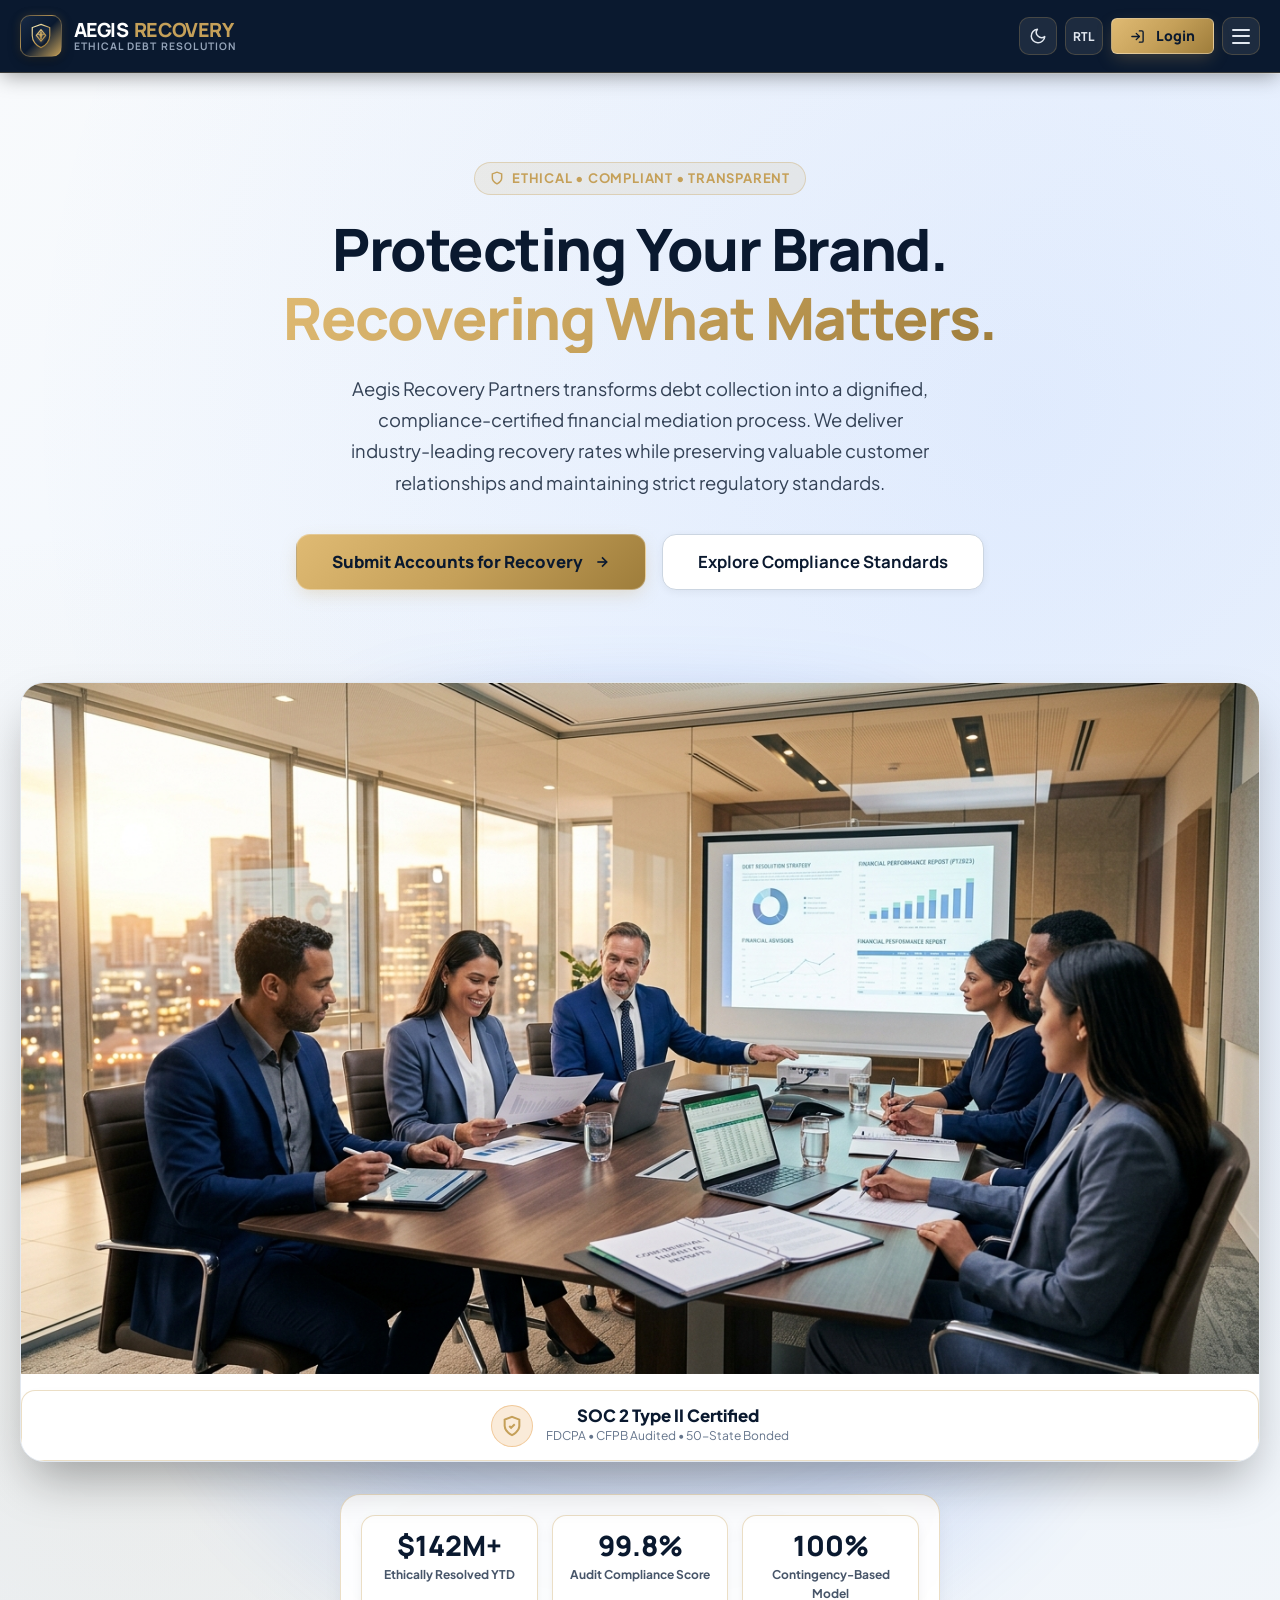
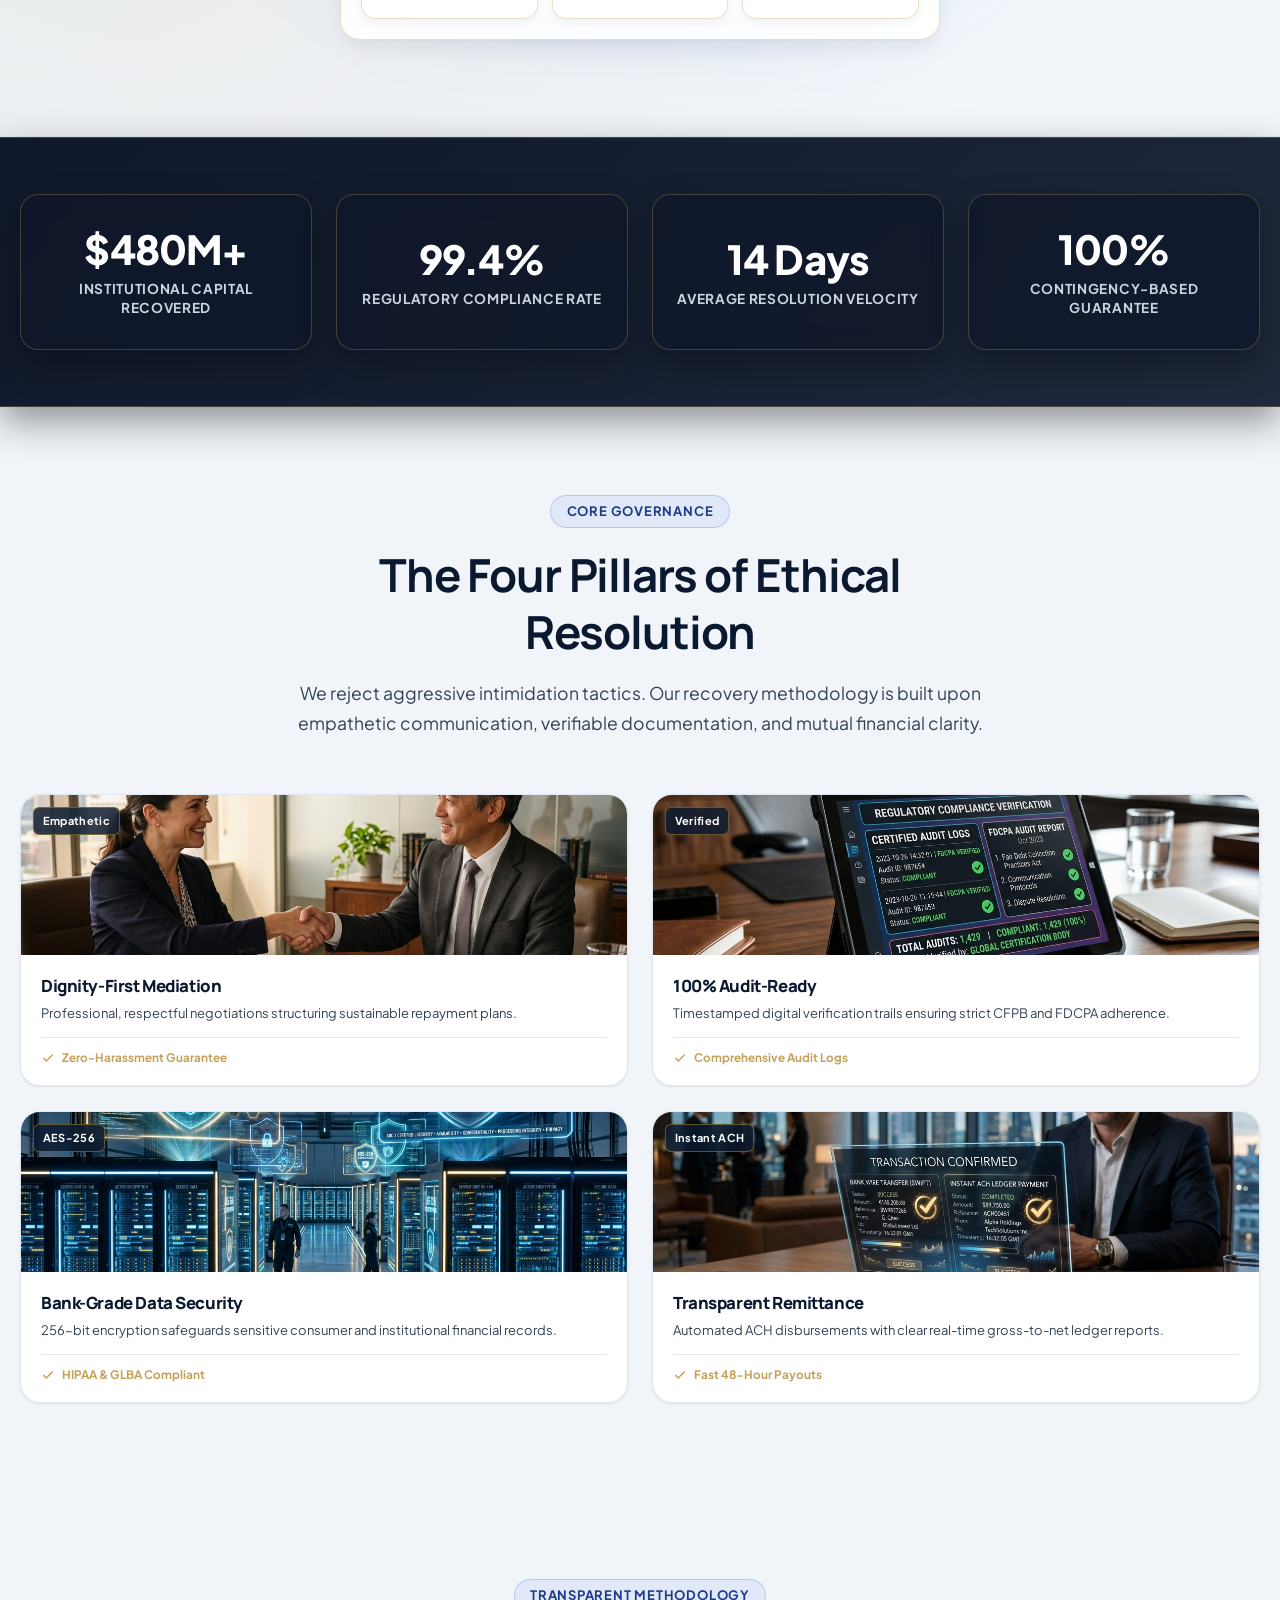
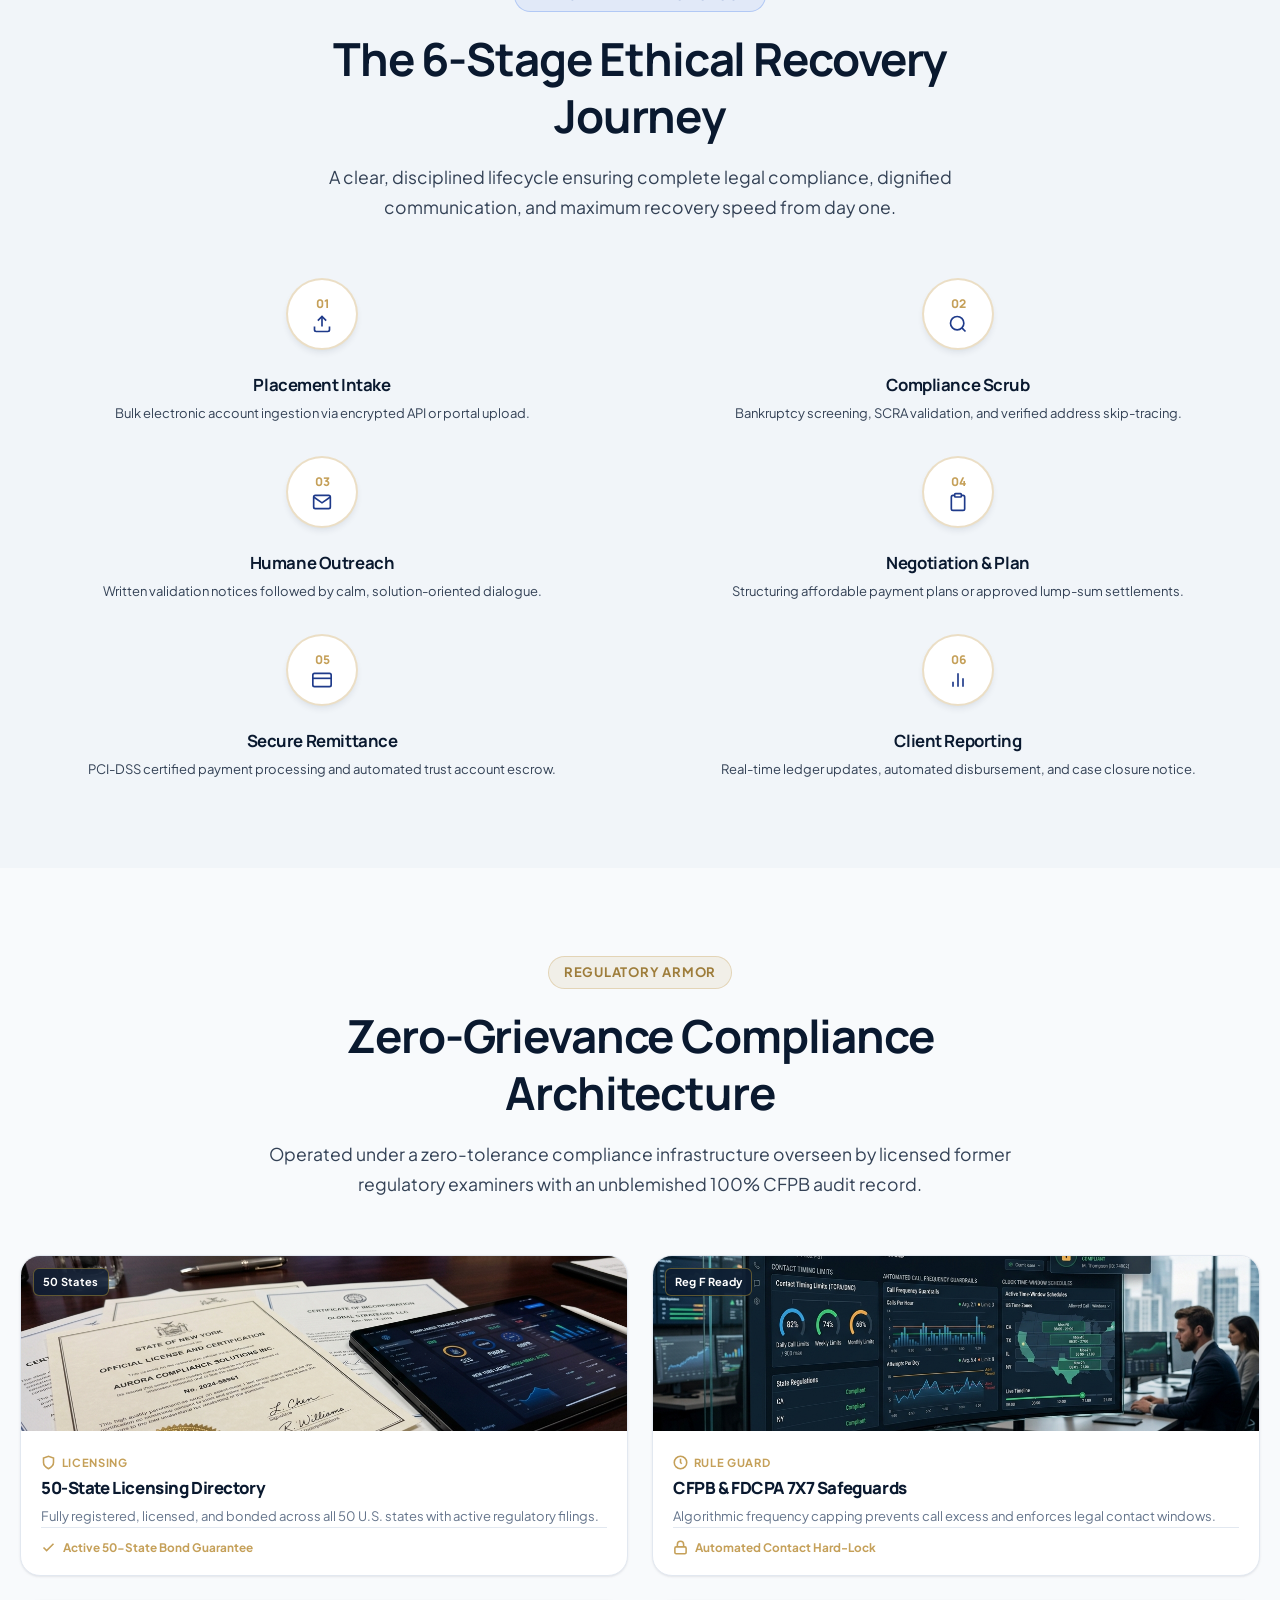
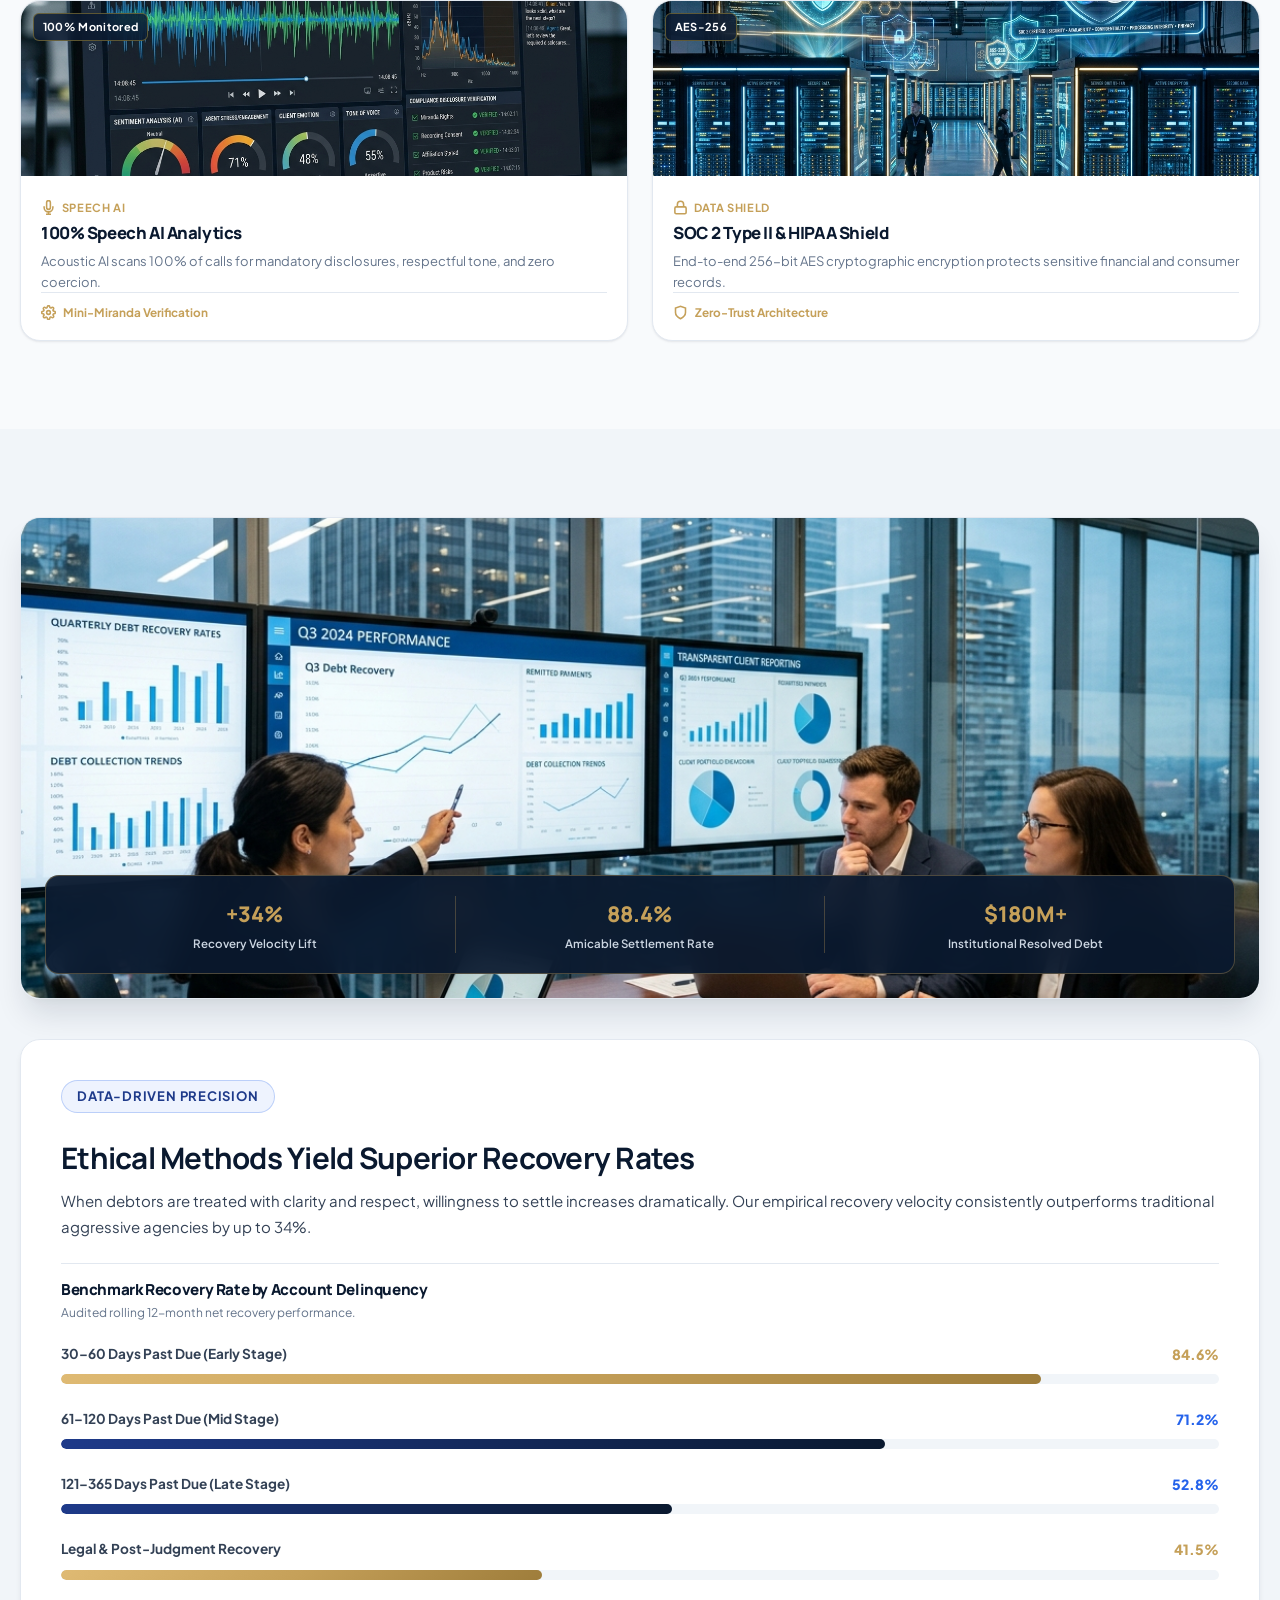
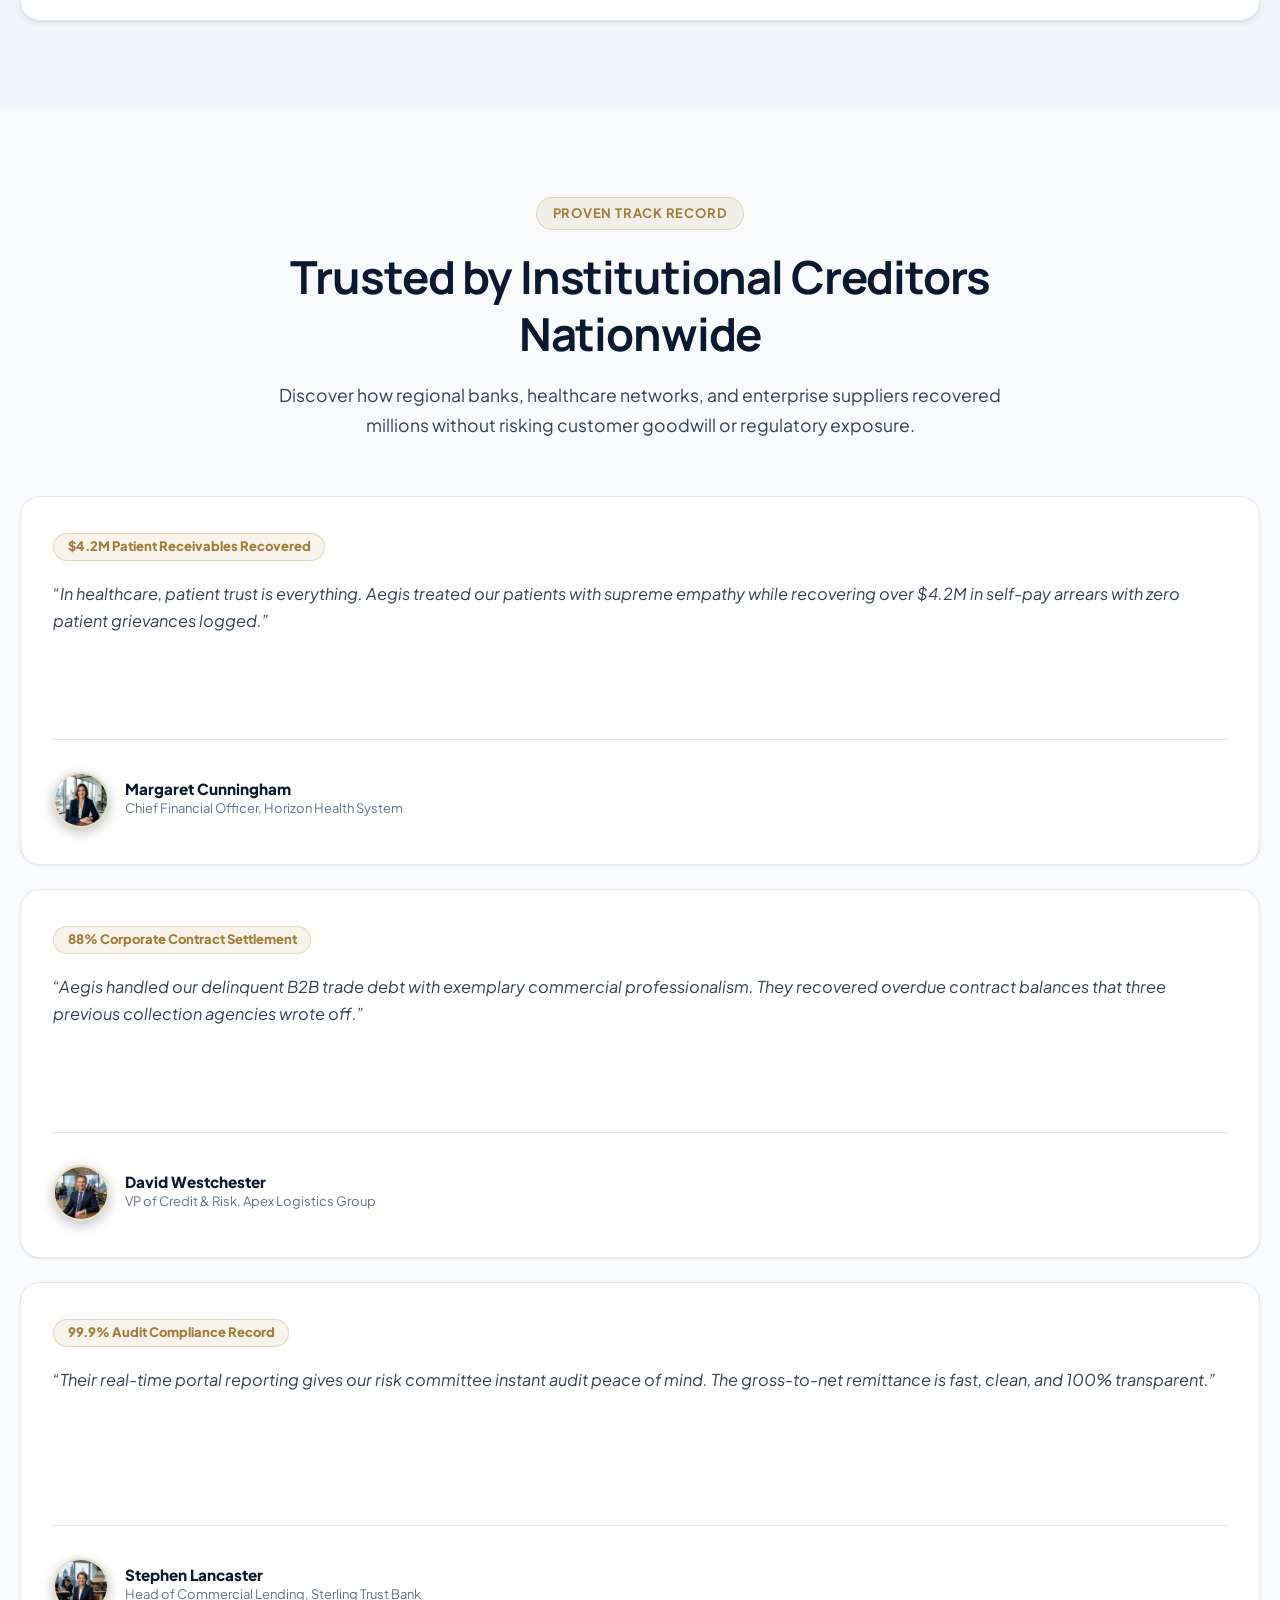
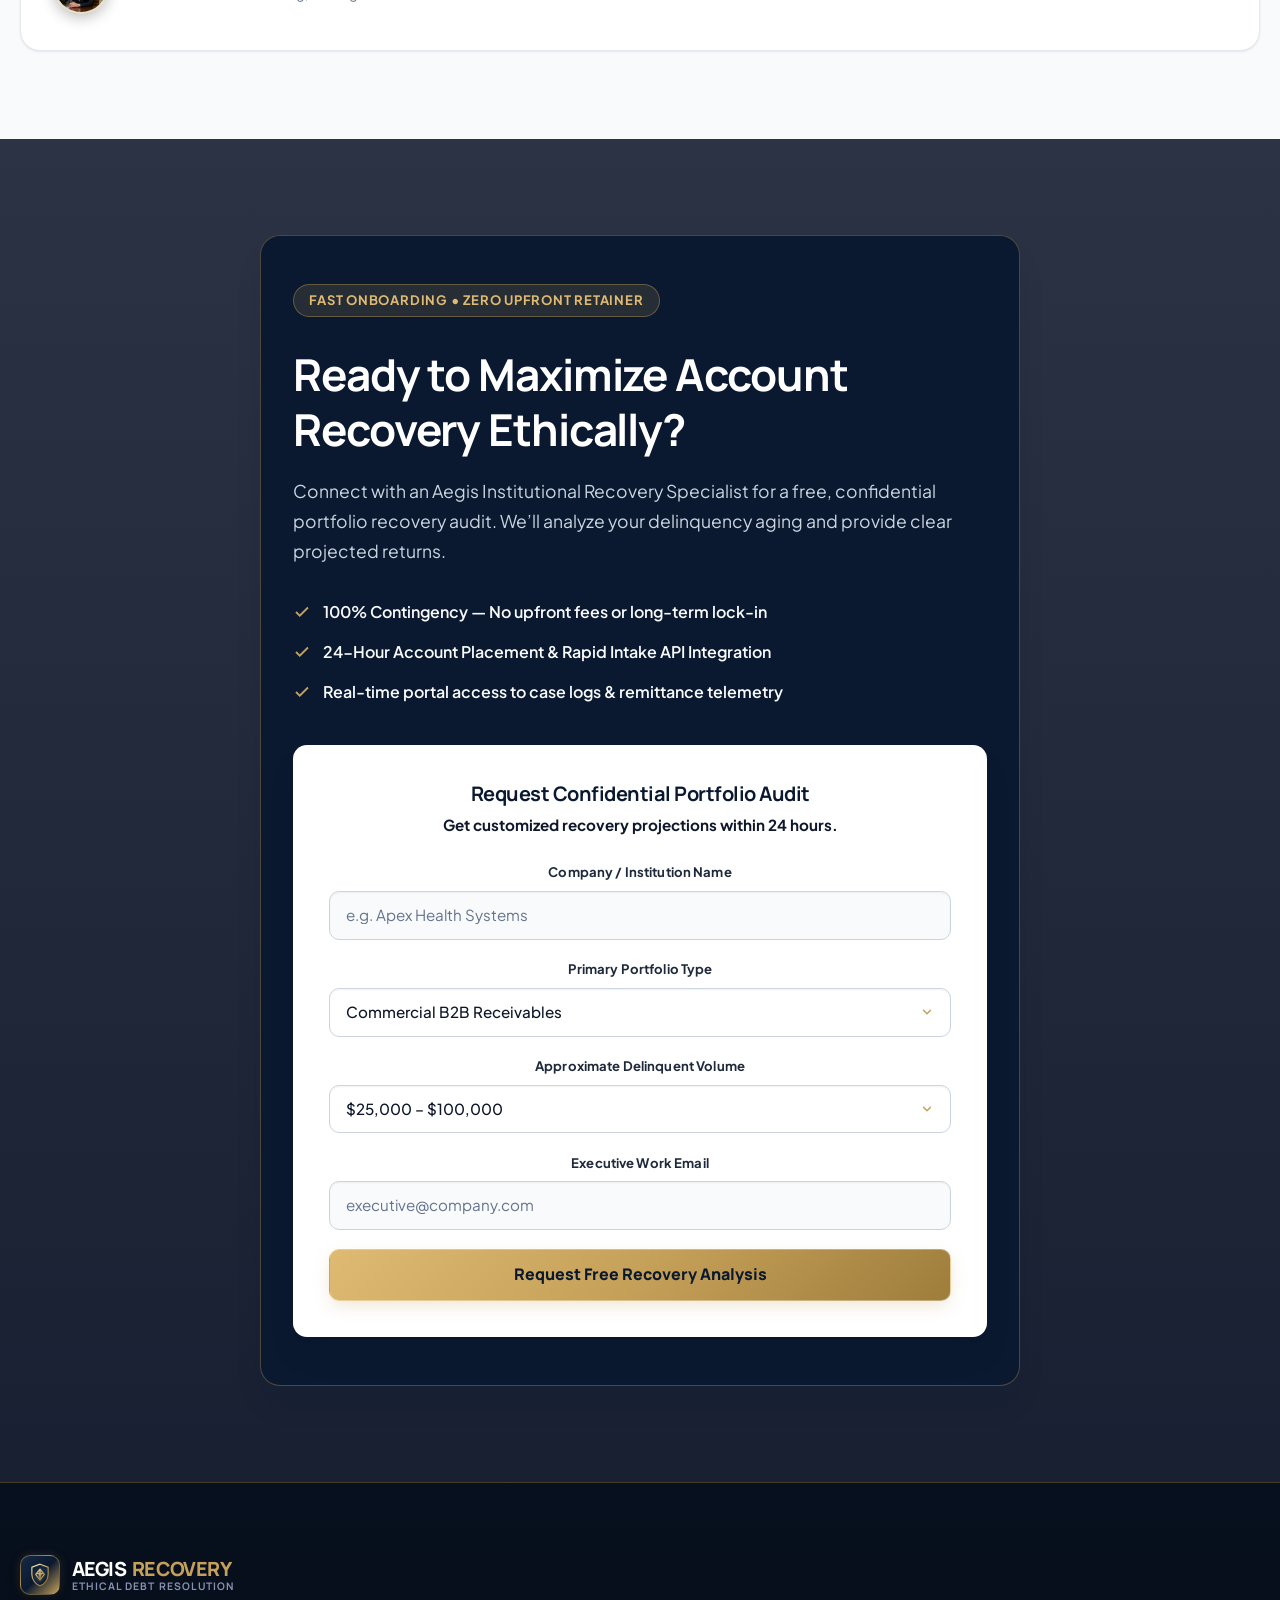
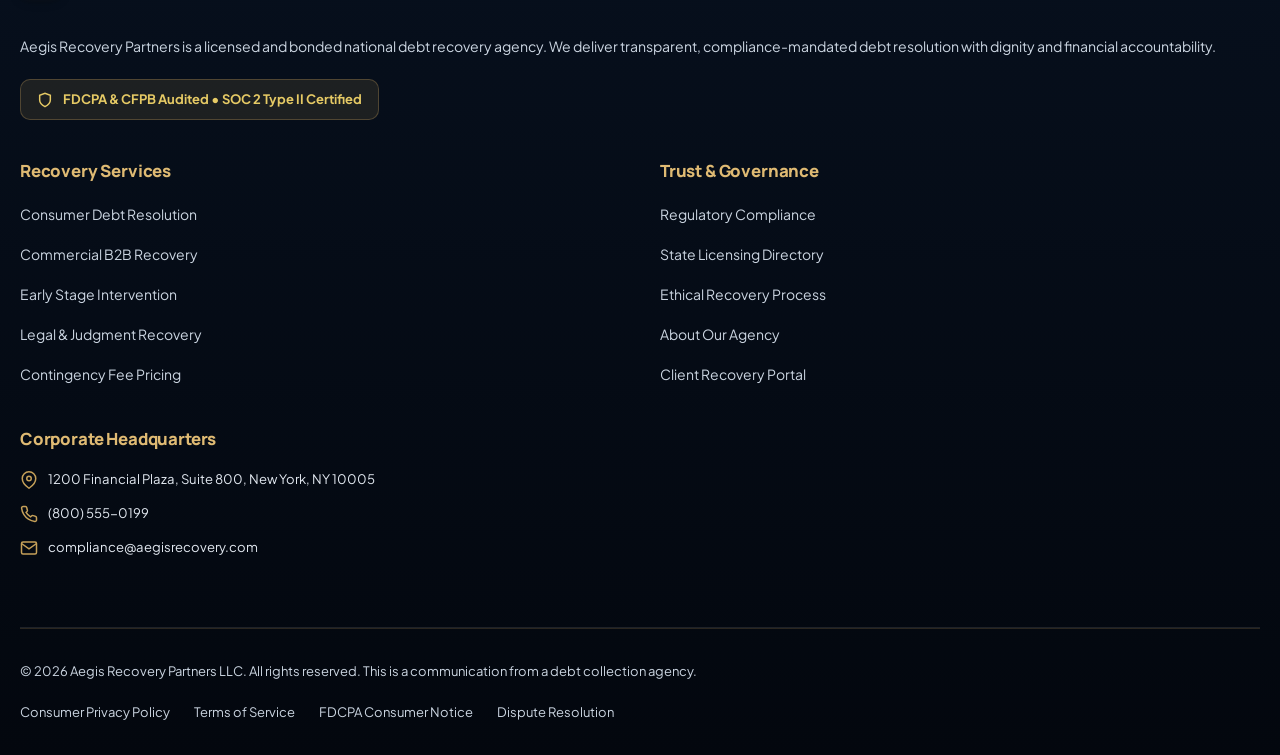
==== commit caf70e97: "first commit" ====
--- a/index.html
+++ b/index.html
@@ -426,7 +426,7 @@
               <svg width="14" height="14" viewBox="0 0 24 24" fill="none" stroke="currentColor" stroke-width="2.5">
                 <path d="M12 22s8-4 8-10V5l-8-3-8 3v7c0 6 8 10 8 10z"></path>
               </svg>
-              Ethical &bull; Compliant &bull; Transparent
+              <span>Ethical &bull; Compliant &bull; Transparent</span>
             </span>
             <h1 class="hero-title">
               Protecting Your Brand.<br>
@@ -1068,9 +1068,9 @@
                 <div class="form-group">
                   <label class="form-label" for="portfolioType">Primary Portfolio Type</label>
                   <select id="portfolioType" class="form-select">
-                    <option value="commercial">Commercial B2B Trade Debt</option>
-                    <option value="consumer">Consumer Credit / Retail Lending</option>
-                    <option value="medical">Healthcare &amp; Patient Receivables</option>
+                    <option value="commercial">Commercial B2B Receivables</option>
+                    <option value="consumer">Consumer Credit &amp; Lending</option>
+                    <option value="medical">Healthcare &amp; Hospital Claims</option>
                     <option value="utility">Telecom, SaaS &amp; Utilities</option>
                   </select>
                 </div>
--- a/assets/css/style.css
+++ b/assets/css/style.css
@@ -542,6 +542,7 @@
 .section-tag {
   display: inline-flex;
   align-items: center;
+  justify-content: center;
   gap: 0.5rem;
   padding: 0.4rem 0.95rem;
   border-radius: var(--radius-full);
@@ -553,6 +554,18 @@
   color: var(--badge-gold-text);
   border: 1px solid var(--border-gold);
   margin-bottom: 1.15rem;
+  max-width: 100%;
+  box-sizing: border-box;
+  text-align: center;
+  line-height: 1.4;
+  word-break: normal;
+  overflow-wrap: break-word;
+}
+
+.section-tag svg {
+  flex-shrink: 0;
+  display: inline-block;
+  vertical-align: middle;
 }
 
 .section-tag-sapphire {
@@ -578,7 +591,7 @@
   display: inline-flex;
   align-items: center;
   justify-content: center;
-  gap: 0.5rem;
+  gap: 0.65rem;
   padding: 0.75rem 1.6rem;
   font-family: var(--font-heading);
   font-size: 0.9375rem;
@@ -586,9 +599,15 @@
   border-radius: var(--radius-md);
   transition: all var(--transition-normal);
   text-align: center;
-  white-space: nowrap;
   line-height: 1.4;
   border: 1px solid transparent;
+  box-sizing: border-box;
+}
+
+.btn svg {
+  flex-shrink: 0 !important;
+  display: inline-block;
+  vertical-align: middle;
 }
 
 .btn-primary {
@@ -732,16 +751,76 @@
   gap: 0.35rem;
 }
 
-.site-header .brand-title {
+/* Site Header Navbar Logo Text (ALWAYS White + Gold on Dark Navbar) */
+.site-header .brand-title,
+[data-theme="light"] .site-header .brand-title,
+.navbar .brand-title,
+[data-theme="light"] .navbar .brand-title {
   color: #FFFFFF !important;
 }
 
+.site-header .brand-title .gold-accent,
+[data-theme="light"] .site-header .brand-title .gold-accent,
+.navbar .brand-title .gold-accent,
+[data-theme="light"] .navbar .brand-title .gold-accent {
+  color: #C5A059 !important;
+}
+
+.site-header .brand-subtitle,
+[data-theme="light"] .site-header .brand-subtitle,
+.navbar .brand-subtitle,
+[data-theme="light"] .navbar .brand-subtitle {
+  color: #94A3B8 !important;
+}
+
+/* Footer Logo Text (ALWAYS White + Gold on Dark Footer) */
+.site-footer .brand-title,
+[data-theme="light"] .site-footer .brand-title {
+  color: #FFFFFF !important;
+}
+
+.site-footer .brand-title .gold-accent,
+[data-theme="light"] .site-footer .brand-title .gold-accent {
+  color: #C5A059 !important;
+}
+
+/* Dashboard Brand Logo Text */
 .dashboard-brand .brand-title {
-  color: var(--text-main) !important;
+  color: #FFFFFF !important;
+}
+
+[data-theme="light"] .dashboard-brand .brand-title {
+  color: #0F172A !important;
 }
 
 .brand-title .gold-accent {
-  color: var(--color-accent);
+  color: var(--color-accent, #C5A059) !important;
+}
+
+/* Mobile Drawer Brand Logo Text (Dark Navy on White Drawer in Light Mode) */
+[data-theme="light"] .mobile-drawer .brand-title,
+[data-theme="light"] .mobile-nav-drawer .brand-title,
+[data-theme="light"] .drawer-header .brand-title,
+[data-theme="light"] .mobile-drawer-header .brand-title {
+  color: #0F172A !important;
+}
+
+[data-theme="light"] .mobile-drawer .brand-title .gold-accent,
+[data-theme="light"] .mobile-nav-drawer .brand-title .gold-accent,
+[data-theme="light"] .drawer-header .brand-title .gold-accent,
+[data-theme="light"] .mobile-drawer-header .brand-title .gold-accent {
+  color: #B45309 !important;
+}
+
+[data-theme="light"] .mobile-drawer .brand-subtitle,
+[data-theme="light"] .mobile-nav-drawer .brand-subtitle,
+[data-theme="light"] .drawer-header .brand-subtitle {
+  color: #64748B !important;
+}
+
+[data-theme="light"] .drawer-close-btn,
+[data-theme="light"] .mobile-drawer-close {
+  color: #0F172A !important;
 }
 
 .brand-subtitle {
@@ -1091,14 +1170,8 @@
 .mobile-submenu-link:hover,
 .mobile-submenu-link.active {
   color: var(--color-accent) !important;
-}
-  color: var(--text-muted);
+  background-color: var(--bg-surface-alt);
   border-radius: var(--radius-sm);
-}
-
-.mobile-submenu-link:hover, .mobile-submenu-link.active {
-  color: var(--color-accent);
-  background-color: var(--bg-surface-alt);
 }
 
 .mobile-drawer-footer {
@@ -2238,29 +2311,53 @@
 }
 
 .testimonial-author {
-  display: flex;
-  align-items: center;
-  gap: 1rem;
-  margin-top: 0;
-  padding-top: 0;
-  border-top: none;
-  height: 48px;
-  flex-shrink: 0;
+  display: flex !important;
+  align-items: center !important;
+  gap: 1rem !important;
+  margin-top: auto !important;
+  padding-top: 0.5rem !important;
+  border-top: none !important;
+  height: auto !important;
+  min-height: 56px !important;
+  flex-shrink: 0 !important;
+}
+
+.testimonial-author .avatar-profile-headshot,
+.testimonial-author img {
+  width: 56px !important;
+  height: 56px !important;
+  min-width: 56px !important;
+  min-height: 56px !important;
+  max-width: 56px !important;
+  max-height: 56px !important;
+  aspect-ratio: 1 / 1 !important;
+  border-radius: 50% !important;
+  object-fit: cover !important;
+  object-position: center !important;
+  flex-shrink: 0 !important;
+  border: 2.5px solid var(--border-gold, #C5A059) !important;
+  box-shadow: 0 4px 14px rgba(0, 0, 0, 0.25) !important;
+  display: block !important;
 }
 
 .author-avatar {
-  width: 44px;
-  height: 44px;
-  border-radius: var(--radius-full);
+  width: 56px !important;
+  height: 56px !important;
+  min-width: 56px !important;
+  min-height: 56px !important;
+  max-width: 56px !important;
+  max-height: 56px !important;
+  aspect-ratio: 1 / 1 !important;
+  border-radius: 50% !important;
   background: var(--color-sapphire-gradient);
   color: var(--color-accent);
-  border: 1px solid var(--border-gold);
-  display: flex;
-  align-items: center;
-  justify-content: center;
+  border: 2.5px solid var(--border-gold, #C5A059) !important;
+  display: flex !important;
+  align-items: center !important;
+  justify-content: center !important;
   font-weight: 800;
   font-size: 0.95rem;
-  flex-shrink: 0;
+  flex-shrink: 0 !important;
 }
 
 .author-name {
@@ -2340,29 +2437,438 @@
   margin-bottom: 1.15rem;
 }
 
-.form-label {
+/* ==========================================================================
+   GLOBAL FORM CONTROLS & DROPDOWN COMPONENT ENHANCEMENTS
+   ========================================================================== */
+
+/* Universal Form Labels */
+.form-label,
+label.form-label,
+form label {
   display: block;
   font-size: 0.8125rem;
   font-weight: 700;
-  margin-bottom: 0.4rem;
-  color: var(--text-main);
-}
-
-.form-input, .form-select {
-  width: 100%;
-  padding: 0.75rem 1rem;
-  border-radius: var(--radius-md);
-  border: 1px solid var(--border-color);
-  background: var(--bg-body);
-  color: var(--text-main);
-  font-size: 0.9375rem;
-  transition: all var(--transition-fast);
-}
-
-.form-input:focus, .form-select:focus {
-  outline: none;
-  border-color: var(--color-accent);
-  box-shadow: 0 0 0 3px rgba(197, 160, 89, 0.2);
+  letter-spacing: 0.01em;
+  margin-bottom: 0.45rem;
+  color: var(--text-main, #CCD6F6);
+  transition: color var(--transition-fast, 0.2s ease);
+}
+
+[data-theme="light"] .form-label,
+[data-theme="light"] label.form-label,
+[data-theme="light"] form label {
+  color: #1E293B !important;
+}
+
+/* Universal Inputs, Selects, and Textareas */
+.form-input,
+.form-select,
+.form-control,
+input[type="text"],
+input[type="email"],
+input[type="password"],
+input[type="tel"],
+input[type="number"],
+input[type="url"],
+input[type="search"],
+textarea,
+select {
+  width: 100% !important;
+  box-sizing: border-box !important;
+  font-family: inherit !important;
+  font-size: 0.95rem !important;
+  font-weight: 500 !important;
+  line-height: 1.5 !important;
+  padding: 0.75rem 1rem !important;
+  min-height: 48px !important;
+  border-radius: var(--radius-md, 10px) !important;
+  border: 1.5px solid rgba(197, 160, 89, 0.35) !important;
+  background-color: #0A192F !important;
+  color: #FFFFFF !important;
+  box-shadow: inset 0 1px 3px rgba(0, 0, 0, 0.2) !important;
+  transition: all 0.25s ease !important;
+}
+
+/* Light Theme Form Control Overrides */
+[data-theme="light"] .form-input,
+[data-theme="light"] .form-select,
+[data-theme="light"] .form-control,
+[data-theme="light"] input[type="text"],
+[data-theme="light"] input[type="email"],
+[data-theme="light"] input[type="password"],
+[data-theme="light"] input[type="tel"],
+[data-theme="light"] input[type="number"],
+[data-theme="light"] input[type="url"],
+[data-theme="light"] input[type="search"],
+[data-theme="light"] textarea,
+[data-theme="light"] select {
+  background-color: #FFFFFF !important;
+  color: #0F172A !important;
+  border-color: #CBD5E1 !important;
+  box-shadow: inset 0 1px 2px rgba(0, 0, 0, 0.05) !important;
+}
+
+/* Specific Dark Cards (Preserve Dark Theme Text & BG Even in Light Mode) */
+.intake-cta-card .form-control,
+.intake-cta-card .form-select,
+.intake-cta-card .form-input,
+.intake-cta-card select,
+.intake-form-box .form-control,
+.intake-form-box .form-select,
+.intake-form-box .form-input,
+.intake-form-box select,
+.dispute-terminal-box .form-control,
+.dispute-terminal-box .form-select,
+.dispute-terminal-box .form-input,
+.dispute-terminal-box select {
+  background-color: #0A192F !important;
+  color: #FFFFFF !important;
+  border-color: rgba(197, 160, 89, 0.4) !important;
+}
+
+/* Focus States */
+.form-input:focus,
+.form-select:focus,
+.form-control:focus,
+input:focus,
+textarea:focus,
+select:focus {
+  outline: none !important;
+  border-color: #C5A059 !important;
+  box-shadow: 0 0 0 3.5px rgba(197, 160, 89, 0.28) !important;
+  background-color: #0F223D !important;
+}
+
+[data-theme="light"] .form-input:focus,
+[data-theme="light"] .form-select:focus,
+[data-theme="light"] .form-control:focus,
+[data-theme="light"] input:focus,
+[data-theme="light"] textarea:focus,
+[data-theme="light"] select:focus {
+  background-color: #FFFFFF !important;
+  border-color: #C5A059 !important;
+  box-shadow: 0 0 0 3.5px rgba(197, 160, 89, 0.25) !important;
+}
+
+/* Specific Dropdown & Select Styling */
+select,
+.form-select,
+select.form-control {
+  appearance: none !important;
+  -webkit-appearance: none !important;
+  -moz-appearance: none !important;
+  background-image: url("data:image/svg+xml,%3Csvg xmlns='http://www.w3.org/2000/svg' width='16' height='16' viewBox='0 0 24 24' fill='none' stroke='%23C5A059' stroke-width='2.5' stroke-linecap='round' stroke-linejoin='round'%3E%3Cpolyline points='6 9 12 15 18 9'%3E%3C/polyline%3E%3C/svg%3E") !important;
+  background-repeat: no-repeat !important;
+  background-position: right 1rem center !important;
+  background-size: 16px 16px !important;
+  padding-right: 2.75rem !important;
+  cursor: pointer !important;
+  text-overflow: ellipsis !important;
+  white-space: nowrap !important;
+  max-width: 100% !important;
+  box-sizing: border-box !important;
+}
+
+/* ==========================================================================
+   UNIVERSAL ACCESSIBLE RESPONSIVE CUSTOM SELECT DROPDOWN COMPONENT
+   Guarantees 100% container containment, zero white-box glitches, zero horizontal
+   overflow across all screens (200px to 4K), dark/light themes, and RTL.
+   ========================================================================== */
+.custom-select-native {
+  position: absolute !important;
+  width: 1px !important;
+  height: 1px !important;
+  padding: 0 !important;
+  margin: -1px !important;
+  overflow: hidden !important;
+  clip: rect(0, 0, 0, 0) !important;
+  white-space: nowrap !important;
+  border: 0 !important;
+  opacity: 0 !important;
+  pointer-events: none !important;
+}
+
+.custom-select-box {
+  position: relative !important;
+  width: 100% !important;
+  max-width: 100% !important;
+  box-sizing: border-box !important;
+  display: block !important;
+}
+
+.custom-select-trigger {
+  display: flex !important;
+  align-items: center !important;
+  justify-content: space-between !important;
+  width: 100% !important;
+  max-width: 100% !important;
+  box-sizing: border-box !important;
+  font-family: inherit !important;
+  font-size: 0.95rem !important;
+  font-weight: 500 !important;
+  line-height: 1.5 !important;
+  padding: 0.75rem 1rem !important;
+  min-height: 48px !important;
+  border-radius: var(--radius-md, 10px) !important;
+  border: 1.5px solid rgba(197, 160, 89, 0.35) !important;
+  background-color: #0A192F !important;
+  color: #FFFFFF !important;
+  box-shadow: inset 0 1px 3px rgba(0, 0, 0, 0.2) !important;
+  cursor: pointer !important;
+  text-align: left !important;
+  transition: all 0.25s ease !important;
+  user-select: none !important;
+  outline: none !important;
+}
+
+[data-theme="light"] .custom-select-trigger {
+  background-color: #FFFFFF !important;
+  color: #0F172A !important;
+  border-color: #CBD5E1 !important;
+  box-shadow: inset 0 1px 2px rgba(0, 0, 0, 0.05) !important;
+}
+
+/* Specific Dark Cards (Preserve Dark Theme Text & Background) */
+.intake-cta-card .custom-select-trigger,
+.intake-form-box .custom-select-trigger,
+.dispute-terminal-box .custom-select-trigger {
+  background-color: #0A192F !important;
+  color: #FFFFFF !important;
+  border-color: rgba(197, 160, 89, 0.4) !important;
+}
+
+.custom-select-trigger:focus,
+.custom-select-box.is-open .custom-select-trigger {
+  border-color: #C5A059 !important;
+  box-shadow: 0 0 0 3.5px rgba(197, 160, 89, 0.28) !important;
+}
+
+[data-theme="light"] .custom-select-trigger:focus,
+[data-theme="light"] .custom-select-box.is-open .custom-select-trigger {
+  border-color: #C5A059 !important;
+  box-shadow: 0 0 0 3.5px rgba(197, 160, 89, 0.25) !important;
+}
+
+.custom-select-value {
+  flex: 1 1 auto !important;
+  min-width: 0 !important;
+  overflow: hidden !important;
+  text-overflow: ellipsis !important;
+  white-space: nowrap !important;
+  padding-right: 0.75rem !important;
+}
+
+.custom-select-arrow {
+  flex: 0 0 auto !important;
+  display: inline-flex !important;
+  align-items: center !important;
+  justify-content: center !important;
+  color: #C5A059 !important;
+  transition: transform 0.25s ease !important;
+}
+
+.custom-select-box.is-open .custom-select-arrow {
+  transform: rotate(180deg) !important;
+}
+
+.custom-select-dropdown {
+  display: none !important;
+  position: absolute !important;
+  top: calc(100% + 4px) !important;
+  left: 0 !important;
+  right: 0 !important;
+  width: 100% !important;
+  max-width: 100% !important;
+  max-height: 240px !important;
+  overflow-y: auto !important;
+  overflow-x: hidden !important;
+  -webkit-overflow-scrolling: touch !important;
+  background-color: #0A192F !important;
+  border: 1.5px solid rgba(197, 160, 89, 0.4) !important;
+  border-radius: var(--radius-md, 10px) !important;
+  box-shadow: 0 12px 36px rgba(0, 0, 0, 0.55), 0 4px 12px rgba(0, 0, 0, 0.25) !important;
+  z-index: 99999 !important;
+  padding: 0.35rem 0 !important;
+  box-sizing: border-box !important;
+}
+
+.custom-select-box.is-open .custom-select-dropdown {
+  display: block !important;
+  animation: customSelectFadeIn 0.2s ease forwards !important;
+}
+
+@keyframes customSelectFadeIn {
+  from {
+    opacity: 0;
+    transform: translateY(-4px);
+  }
+  to {
+    opacity: 1;
+    transform: translateY(0);
+  }
+}
+
+[data-theme="light"] .custom-select-dropdown {
+  background-color: #FFFFFF !important;
+  border-color: #CBD5E1 !important;
+  box-shadow: 0 12px 30px rgba(0, 0, 0, 0.15), 0 4px 10px rgba(0, 0, 0, 0.08) !important;
+}
+
+.intake-cta-card .custom-select-dropdown,
+.intake-form-box .custom-select-dropdown,
+.dispute-terminal-box .custom-select-dropdown {
+  background-color: #0A192F !important;
+  border-color: rgba(197, 160, 89, 0.4) !important;
+}
+
+.custom-select-option {
+  padding: 0.7rem 1rem !important;
+  font-size: 0.9rem !important;
+  font-weight: 500 !important;
+  line-height: 1.35 !important;
+  color: #E2E8F0 !important;
+  cursor: pointer !important;
+  transition: background-color 0.15s ease, color 0.15s ease !important;
+  word-break: break-word !important;
+  white-space: normal !important;
+  box-sizing: border-box !important;
+  text-align: left !important;
+}
+
+[data-theme="light"] .custom-select-option {
+  color: #1E293B !important;
+}
+
+.intake-cta-card .custom-select-option,
+.intake-form-box .custom-select-option,
+.dispute-terminal-box .custom-select-option {
+  color: #E2E8F0 !important;
+}
+
+.custom-select-option:hover,
+.custom-select-option.is-focused {
+  background-color: rgba(197, 160, 89, 0.18) !important;
+  color: #FBBF24 !important;
+}
+
+[data-theme="light"] .custom-select-option:hover,
+[data-theme="light"] .custom-select-option.is-focused {
+  background-color: #F8FAFC !important;
+  color: #B45309 !important;
+}
+
+.intake-cta-card .custom-select-option:hover,
+.intake-cta-card .custom-select-option.is-focused,
+.intake-form-box .custom-select-option:hover,
+.intake-form-box .custom-select-option.is-focused,
+.dispute-terminal-box .custom-select-option:hover,
+.dispute-terminal-box .custom-select-option.is-focused {
+  background-color: rgba(197, 160, 89, 0.18) !important;
+  color: #FBBF24 !important;
+}
+
+.custom-select-option.selected {
+  background-color: rgba(197, 160, 89, 0.28) !important;
+  color: #FBBF24 !important;
+  font-weight: 700 !important;
+}
+
+[data-theme="light"] .custom-select-option.selected {
+  background-color: rgba(197, 160, 89, 0.2) !important;
+  color: #92400E !important;
+  font-weight: 700 !important;
+}
+
+.intake-cta-card .custom-select-option.selected,
+.intake-form-box .custom-select-option.selected,
+.dispute-terminal-box .custom-select-option.selected {
+  background-color: rgba(197, 160, 89, 0.28) !important;
+  color: #FBBF24 !important;
+}
+
+/* RTL Layout Support */
+[dir="rtl"] .custom-select-trigger {
+  text-align: right !important;
+}
+
+[dir="rtl"] .custom-select-value {
+  padding-right: 0 !important;
+  padding-left: 0.75rem !important;
+}
+
+[dir="rtl"] .custom-select-option {
+  text-align: right !important;
+}
+
+/* Fallback Dropdown Option List Styling */
+select option,
+.form-select option,
+.form-control option {
+  background-color: #0A192F !important;
+  color: #FFFFFF !important;
+  padding: 10px 14px !important;
+  font-size: 0.95rem !important;
+  font-weight: 500 !important;
+  max-width: 100% !important;
+}
+
+[data-theme="light"] select option,
+[data-theme="light"] .form-select option,
+[data-theme="light"] .form-control option {
+  background-color: #FFFFFF !important;
+  color: #0F172A !important;
+}
+
+.intake-cta-card select option,
+.intake-cta-card .form-select option,
+.intake-cta-card .form-control option,
+.intake-form-box select option,
+.intake-form-box .form-select option,
+.intake-form-box .form-control option,
+.dispute-terminal-box select option,
+.dispute-terminal-box .form-select option,
+.dispute-terminal-box .form-control option {
+  background-color: #0A192F !important;
+  color: #FFFFFF !important;
+}
+
+/* Placeholders */
+::placeholder {
+  color: #8892B0 !important;
+  opacity: 1 !important;
+  font-weight: 400 !important;
+}
+
+[data-theme="light"] ::placeholder {
+  color: #64748B !important;
+  opacity: 1 !important;
+}
+
+.intake-cta-card ::placeholder,
+.intake-form-box ::placeholder,
+.dispute-terminal-box ::placeholder {
+  color: #8892B0 !important;
+  opacity: 1 !important;
+}
+
+/* Autofill Fix */
+input:-webkit-autofill,
+input:-webkit-autofill:hover, 
+input:-webkit-autofill:focus,
+select:-webkit-autofill,
+textarea:-webkit-autofill {
+  -webkit-text-fill-color: #FFFFFF !important;
+  -webkit-box-shadow: 0 0 0px 1000px #0A192F inset !important;
+  transition: background-color 5000s ease-in-out 0s !important;
+}
+
+[data-theme="light"] input:-webkit-autofill,
+[data-theme="light"] input:-webkit-autofill:hover, 
+[data-theme="light"] input:-webkit-autofill:focus,
+[data-theme="light"] select:-webkit-autofill,
+[data-theme="light"] textarea:-webkit-autofill {
+  -webkit-text-fill-color: #0F172A !important;
+  -webkit-box-shadow: 0 0 0px 1000px #F8FAFC inset !important;
 }
 
 
@@ -3167,6 +3673,22 @@
   color: #FFFFFF !important;
 }
 
+.secondary-exec-avatar {
+  width: 68px !important;
+  height: 68px !important;
+  min-width: 68px !important;
+  min-height: 68px !important;
+  max-width: 68px !important;
+  max-height: 68px !important;
+  aspect-ratio: 1 / 1 !important;
+  border-radius: 50% !important;
+  object-fit: cover !important;
+  object-position: center !important;
+  flex-shrink: 0 !important;
+  border: 2.5px solid var(--border-gold, #C5A059) !important;
+  display: block !important;
+}
+
 .secondary-exec-card h4 {
   color: #FFFFFF !important;
 }
@@ -3422,15 +3944,23 @@
 
 .footer-compliance-badge {
   display: inline-flex;
-  align-items: center;
-  gap: 0.55rem;
-  padding: 0.55rem 0.95rem;
+  align-items: flex-start;
+  gap: 0.65rem;
+  padding: 0.65rem 1rem;
   background-color: rgba(197, 160, 89, 0.12);
   border: 1px solid rgba(197, 160, 89, 0.3);
   border-radius: var(--radius-md);
   font-size: 0.8125rem;
+  line-height: 1.45;
   color: #E6CA65;
   font-weight: 700;
+  max-width: 100%;
+  box-sizing: border-box;
+}
+
+.footer-compliance-badge svg {
+  flex-shrink: 0;
+  margin-top: 2px;
 }
 
 .footer-column-title {
@@ -6301,14 +6831,30 @@
 
 .dispute-terminal-box .form-input,
 .dispute-terminal-box .form-select {
-  background: rgba(10, 25, 47, 0.75) !important;
+  background: rgba(10, 25, 47, 0.85) !important;
   border: 1px solid rgba(255, 255, 255, 0.22) !important;
   color: #FFFFFF !important;
   border-radius: var(--radius-md);
   padding: 0.75rem 1rem;
   width: 100%;
-  font-size: 0.9rem;
+  font-size: 0.95rem;
   transition: all var(--transition-fast);
+  box-sizing: border-box;
+}
+
+.dispute-terminal-box .form-select,
+.dispute-terminal-box select {
+  appearance: none !important;
+  -webkit-appearance: none !important;
+  -moz-appearance: none !important;
+  background-image: url("data:image/svg+xml,%3Csvg xmlns='http://www.w3.org/2000/svg' width='16' height='16' viewBox='0 0 24 24' fill='none' stroke='%23C5A059' stroke-width='2.5' stroke-linecap='round' stroke-linejoin='round'%3E%3Cpolyline points='6 9 12 15 18 9'%3E%3C/polyline%3E%3C/svg%3E") !important;
+  background-repeat: no-repeat !important;
+  background-position: calc(100% - 1rem) center !important;
+  background-size: 16px 16px !important;
+  padding-right: 2.75rem !important;
+  cursor: pointer !important;
+  text-overflow: ellipsis !important;
+  white-space: nowrap !important;
 }
 
 .dispute-terminal-box .form-input::placeholder {
@@ -6323,9 +6869,11 @@
   background: rgba(10, 25, 47, 0.95) !important;
 }
 
-.dispute-terminal-box .form-select option {
-  background: #0A192F;
-  color: #FFFFFF;
+.dispute-terminal-box .form-select option,
+.dispute-terminal-box select option {
+  background-color: #0A192F !important;
+  color: #FFFFFF !important;
+  padding: 10px 14px !important;
 }
 
 /* ==========================================================================
@@ -6956,8 +7504,24 @@
   border: 1px solid rgba(197, 160, 89, 0.3);
   border-radius: var(--radius-md);
   color: #FFFFFF;
-  font-size: 0.875rem;
+  font-size: 0.95rem;
   transition: all var(--transition-fast);
+  box-sizing: border-box;
+}
+
+.intake-form-box .form-select,
+.intake-form-box select {
+  appearance: none !important;
+  -webkit-appearance: none !important;
+  -moz-appearance: none !important;
+  background-image: url("data:image/svg+xml,%3Csvg xmlns='http://www.w3.org/2000/svg' width='16' height='16' viewBox='0 0 24 24' fill='none' stroke='%23C5A059' stroke-width='2.5' stroke-linecap='round' stroke-linejoin='round'%3E%3Cpolyline points='6 9 12 15 18 9'%3E%3C/polyline%3E%3C/svg%3E") !important;
+  background-repeat: no-repeat !important;
+  background-position: calc(100% - 1rem) center !important;
+  background-size: 16px 16px !important;
+  padding-right: 2.75rem !important;
+  cursor: pointer !important;
+  text-overflow: ellipsis !important;
+  white-space: nowrap !important;
 }
 
 .intake-form-box .form-input:focus,
@@ -6967,9 +7531,11 @@
   box-shadow: 0 0 0 3px rgba(197, 160, 89, 0.2);
 }
 
-.intake-form-box .form-select option {
-  background: #0A192F;
-  color: #FFFFFF;
+.intake-form-box .form-select option,
+.intake-form-box select option {
+  background-color: #0A192F !important;
+  color: #FFFFFF !important;
+  padding: 10px 14px !important;
 }
 
 .intake-form-security {
@@ -8568,11 +9134,79 @@
 }
 
 /* --- Section 5: Escrow Remittance Timeline Showcase --- */
+.escrow-split-grid {
+  display: grid;
+  grid-template-columns: 1fr 1fr;
+  gap: 4rem;
+  align-items: center;
+}
+
+.escrow-visual-frame {
+  margin: 0;
+  position: relative;
+  border-radius: var(--radius-2xl);
+  overflow: hidden;
+  border: 1.5px solid var(--border-gold);
+  box-shadow: var(--shadow-2xl);
+  background-color: #0A192F;
+}
+
+.escrow-visual-frame img {
+  width: 100%;
+  height: 440px;
+  object-fit: cover;
+  display: block;
+}
+
+.escrow-badge-overlay {
+  position: absolute;
+  bottom: 1.25rem;
+  left: 1.25rem;
+  right: 1.25rem;
+  background: rgba(10, 25, 47, 0.92);
+  backdrop-filter: blur(12px);
+  -webkit-backdrop-filter: blur(12px);
+  border: 1px solid var(--border-gold);
+  border-radius: var(--radius-lg);
+  padding: 0.9rem 1.25rem;
+  display: flex;
+  justify-content: space-between;
+  align-items: center;
+  z-index: 2;
+  box-shadow: 0 4px 20px rgba(0, 0, 0, 0.35);
+}
+
+.escrow-badge-left {
+  display: flex;
+  align-items: center;
+  gap: 0.6rem;
+}
+
+.escrow-badge-title {
+  font-size: 0.82rem;
+  font-weight: 800;
+  color: #FFFFFF;
+  font-family: var(--font-heading);
+  letter-spacing: 0.03em;
+}
+
+.escrow-badge-status {
+  font-size: 0.72rem;
+  font-weight: 800;
+  color: #10B981;
+  background: rgba(16, 185, 129, 0.15);
+  border: 1px solid rgba(16, 185, 129, 0.3);
+  padding: 0.25rem 0.65rem;
+  border-radius: 9999px;
+  letter-spacing: 0.04em;
+  white-space: nowrap;
+}
+
 .escrow-cards-timeline {
   display: flex;
   flex-direction: column;
   gap: 1.25rem;
-  margin: 2rem 0;
+  margin: 2rem 0 0 0;
 }
 
 .escrow-step-item {
@@ -12726,12 +13360,20 @@
 
 /* User & Executive Avatars */
 .avatar-profile-headshot {
-  width: 80px;
-  height: 80px;
-  border-radius: 50%;
-  object-fit: cover;
-  border: 3px solid var(--border-gold, rgba(217, 119, 6, 0.6));
-  box-shadow: 0 8px 20px rgba(0, 0, 0, 0.25);
+  width: 56px !important;
+  height: 56px !important;
+  min-width: 56px !important;
+  min-height: 56px !important;
+  max-width: 56px !important;
+  max-height: 56px !important;
+  aspect-ratio: 1 / 1 !important;
+  border-radius: 50% !important;
+  object-fit: cover !important;
+  object-position: center !important;
+  flex-shrink: 0 !important;
+  border: 2.5px solid var(--border-gold, #C5A059) !important;
+  box-shadow: 0 4px 14px rgba(0, 0, 0, 0.25) !important;
+  display: block !important;
 }
 
 .avatar-group-row {
--- a/assets/css/responsive.css
+++ b/assets/css/responsive.css
@@ -319,6 +319,20 @@
   .security-enclave-grid {
     grid-template-columns: repeat(2, 1fr);
     gap: 1.25rem;
+  }
+
+  /* Escrow Remittance Split Grid Tablet */
+  .escrow-split-grid {
+    grid-template-columns: 1fr !important;
+    gap: 2.75rem !important;
+  }
+
+  .escrow-visual-frame {
+    margin-bottom: 0 !important;
+  }
+
+  .escrow-visual-frame img {
+    height: 380px !important;
   }
 
   /* Home 2 Council Pavilion Tablet */
@@ -813,6 +827,36 @@
     padding: 1.75rem 1.25rem;
   }
 
+  /* Escrow Remittance Split Grid Mobile */
+  .escrow-split-grid {
+    grid-template-columns: 1fr !important;
+    gap: 2.25rem !important;
+  }
+
+  .escrow-visual-frame {
+    margin-bottom: 0 !important;
+  }
+
+  .escrow-visual-frame img {
+    height: 280px !important;
+  }
+
+  .escrow-badge-overlay {
+    padding: 0.75rem 1rem !important;
+    bottom: 0.85rem !important;
+    left: 0.85rem !important;
+    right: 0.85rem !important;
+  }
+
+  .escrow-badge-title {
+    font-size: 0.72rem !important;
+  }
+
+  .escrow-badge-status {
+    font-size: 0.65rem !important;
+    padding: 0.2rem 0.5rem !important;
+  }
+
   /* Footer on Mobile */
   .footer-top,
   .footer-grid {
@@ -1632,7 +1676,7 @@
   .wizard-steps-header {
     display: grid !important;
     grid-template-columns: repeat(4, 1fr) !important;
-    gap: 0.25rem !important;
+    gap: 0.35rem !important;
     flex-wrap: nowrap !important;
     justify-content: space-between !important;
     align-items: flex-start !important;
@@ -1645,25 +1689,28 @@
     flex-direction: column !important;
     align-items: center !important;
     text-align: center !important;
-    gap: 0.2rem !important;
+    gap: 0.25rem !important;
     width: 100% !important;
   }
 
   .wizard-step-node .step-num {
-    width: 28px !important;
-    height: 28px !important;
-    font-size: 0.7rem !important;
+    width: 30px !important;
+    height: 30px !important;
+    font-size: 0.72rem !important;
     margin: 0 auto !important;
     flex-shrink: 0 !important;
   }
 
   .wizard-step-node .step-title {
-    font-size: 0.58rem !important;
-    line-height: 1.15 !important;
+    font-size: 0.65rem !important;
+    line-height: 1.2 !important;
     text-align: center !important;
     max-width: 100% !important;
     white-space: normal !important;
-    word-break: break-word !important;
+    word-break: keep-all !important;
+    overflow-wrap: normal !important;
+    hyphens: none !important;
+    letter-spacing: 0.01em !important;
   }
 
   .wizard-step-line {
@@ -1860,17 +1907,29 @@
   .hero-live-sla-badge,
   .sla-badge,
   .top-notice-bar {
-    font-size: 0.68rem !important;
-    padding: 0.35rem 0.65rem !important;
-    letter-spacing: 0.02em !important;
+    font-size: 0.72rem !important;
+    padding: 0.4rem 0.85rem !important;
+    letter-spacing: 0.03em !important;
     white-space: normal !important;
+    word-break: normal !important;
+    overflow-wrap: break-word !important;
     max-width: 100% !important;
     text-align: center !important;
     line-height: 1.35 !important;
+    display: inline-flex !important;
+    align-items: center !important;
+    justify-content: center !important;
+    gap: 0.4rem !important;
+    box-sizing: border-box !important;
+    border-radius: var(--radius-full, 9999px) !important;
+  }
+
+  .section-tag svg,
+  .section-badge svg,
+  .hero-live-sla-badge svg {
+    flex-shrink: 0 !important;
+    margin: 0 !important;
     display: inline-block !important;
-    word-break: break-word !important;
-    overflow-wrap: break-word !important;
-    box-sizing: border-box !important;
   }
 }
 
@@ -2507,11 +2566,27 @@
     box-sizing: border-box !important;
   }
 
-  /* 2. Stepper Timeline 5-Column Grid */
+  /* 2. Stepper Timeline Horizontal Scrollable Flow (Prevents Node Squishing) */
+  .timeline-stepper-wrapper {
+    overflow-x: auto !important;
+    -webkit-overflow-scrolling: touch !important;
+    padding: 1.25rem 0.5rem 1rem !important;
+    width: 100% !important;
+    box-sizing: border-box !important;
+  }
+
   .stepper-nodes-grid {
-    grid-template-columns: repeat(5, 1fr) !important;
-    gap: 0.2rem !important;
-    width: 100% !important;
+    display: flex !important;
+    justify-content: space-between !important;
+    align-items: flex-start !important;
+    min-width: 500px !important;
+    gap: 0.5rem !important;
+    width: auto !important;
+  }
+
+  .stepper-node {
+    flex-shrink: 0 !important;
+    width: 92px !important;
   }
 
   /* 3. Milestone Metric Pills */
@@ -2523,23 +2598,233 @@
     box-sizing: border-box !important;
   }
 
-  /* 4. Footer Single Column Layout & Email Text Wrapping */
-  .footer-top-grid,
-  .footer-top,
-  .footer-grid {
+  /* 5. Comprehensive Form & Dropdown Full Responsiveness */
+  .intake-cta-grid,
+  .intake-vault-grid,
+  .form-grid-2,
+  .form-grid-3,
+  .wizard-grid-2 {
     grid-template-columns: 1fr !important;
-    gap: 2rem !important;
-  }
-
-  .footer-contact-info p,
-  .footer-contact-item span {
+    gap: 1.25rem !important;
+  }
+
+  .intake-cta-card,
+  .intake-form-box,
+  .intake-inquiry-card,
+  .cta-form,
+  .auth-right-body,
+  .wizard-card-step {
+    padding: 1.5rem 1.15rem !important;
+    max-width: 100% !important;
+    box-sizing: border-box !important;
+  }
+
+  .form-input,
+  .form-control,
+  input[type="text"],
+  input[type="email"],
+  input[type="password"],
+  input[type="tel"],
+  input[type="number"],
+  textarea {
+    font-size: 16px !important; /* Prevents auto-zoom on iOS Safari */
+    min-height: 48px !important;
+    padding: 0.75rem 0.95rem !important;
+    width: 100% !important;
+    max-width: 100% !important;
+    box-sizing: border-box !important;
+  }
+
+  .form-select,
+  select {
+    font-size: 16px !important;
+    min-height: 48px !important;
+    padding: 0.75rem 0.95rem !important;
+    padding-right: 2.5rem !important;
+    width: 100% !important;
+    max-width: 100% !important;
+    box-sizing: border-box !important;
+  }
+
+  .custom-select-box {
+    width: 100% !important;
+    max-width: 100% !important;
+    box-sizing: border-box !important;
+  }
+
+  .custom-select-trigger {
+    width: 100% !important;
+    max-width: 100% !important;
+    box-sizing: border-box !important;
+    font-size: 16px !important;
+    min-height: 48px !important;
+    padding: 0.75rem 0.95rem !important;
+  }
+
+  .custom-select-dropdown {
+    width: 100% !important;
+    max-width: 100% !important;
+    left: 0 !important;
+    right: 0 !important;
+    box-sizing: border-box !important;
+  }
+
+  .wizard-actions-bar {
+    flex-direction: column !important;
+    gap: 0.75rem !important;
+  }
+
+  .wizard-actions-bar .btn {
+    width: 100% !important;
+    justify-content: center !important;
+  }
+
+  /* Compliance CTA Card & Buttons */
+  .compliance-cta-card {
+    padding: 2.25rem 1.25rem !important;
+    border-radius: 18px !important;
+  }
+
+  .compliance-cta-card .cta-card-actions {
+    flex-direction: column !important;
+    width: 100% !important;
+    gap: 0.85rem !important;
+  }
+
+  .compliance-cta-card .btn,
+  .btn-compliance-theme,
+  .btn-compliance-outline {
+    width: 100% !important;
+    max-width: 100% !important;
+    justify-content: center !important;
+    padding: 0 1rem !important;
+    font-size: 0.95rem !important;
+    box-sizing: border-box !important;
+  }
+  /* 6. Dashboard Header & Table Full Responsiveness */
+  .dashboard-header .hamburger-btn,
+  #dashboardHeader .hamburger-btn {
+    display: none !important;
+  }
+
+  .dashboard-header .dashboard-actions {
+    gap: 0.5rem !important;
+  }
+
+  .dashboard-body .btn-back-site span {
+    display: none !important;
+  }
+
+  .dashboard-body .btn-back-site {
+    padding: 0.5rem !important;
+    min-width: 38px !important;
+    justify-content: center !important;
+  }
+}
+
+@media (max-width: 1024px) {
+  .intake-cta-grid {
+    grid-template-columns: 1fr !important;
+    gap: 2.25rem !important;
+  }
+
+  .intake-cta-card {
+    padding: 2.25rem 1.75rem !important;
+  }
+}
+
+@media (max-width: 480px) {
+  .wizard-steps-header {
+    gap: 0.2rem !important;
+    padding: 0 !important;
+  }
+  .wizard-step-node .step-num {
+    width: 26px !important;
+    height: 26px !important;
+    font-size: 0.68rem !important;
+  }
+  .wizard-step-node .step-title {
+    font-size: 0.58rem !important;
+    line-height: 1.15 !important;
+    word-break: keep-all !important;
+    overflow-wrap: normal !important;
+  }
+}
+
+@media (max-width: 360px) {
+  .section-tag,
+  .section-badge,
+  .hero-live-sla-badge,
+  .sla-badge,
+  .top-notice-bar {
+    font-size: 0.65rem !important;
+    padding: 0.3rem 0.65rem !important;
+    letter-spacing: 0.02em !important;
+  }
+
+  .custom-select-trigger,
+  .form-input,
+  .form-control,
+  input[type="text"],
+  input[type="email"],
+  input[type="password"],
+  input[type="tel"],
+  input[type="number"],
+  textarea {
+    font-size: 0.85rem !important;
+    padding: 0.65rem 0.75rem !important;
+    min-height: 42px !important;
+  }
+
+  .custom-select-option {
+    font-size: 0.82rem !important;
+    padding: 0.6rem 0.75rem !important;
+  }
+
+  .form-label,
+  label {
+    font-size: 0.8rem !important;
     word-break: break-word !important;
-    overflow-wrap: break-word !important;
-  }
-}
-
-
-
-
-
-
+  }
+
+  .btn {
+    padding: 0.75rem 0.85rem !important;
+    font-size: 0.85rem !important;
+  }
+}
+
+@media (max-width: 240px) {
+  .section-tag,
+  .section-badge,
+  .hero-live-sla-badge,
+  .sla-badge,
+  .top-notice-bar {
+    font-size: 0.58rem !important;
+    padding: 0.25rem 0.5rem !important;
+  }
+
+  .intake-cta-card,
+  .intake-form-box,
+  .intake-inquiry-card,
+  .cta-form,
+  .auth-right-body,
+  .wizard-card-step,
+  .intake-wizard-container {
+    padding: 0.85rem 0.5rem !important;
+  }
+
+  .custom-select-trigger,
+  .form-input,
+  .form-control {
+    font-size: 0.78rem !important;
+    padding: 0.5rem 0.6rem !important;
+    min-height: 38px !important;
+  }
+
+  .custom-select-option {
+    font-size: 0.75rem !important;
+    padding: 0.5rem 0.6rem !important;
+  }
+}
+
+
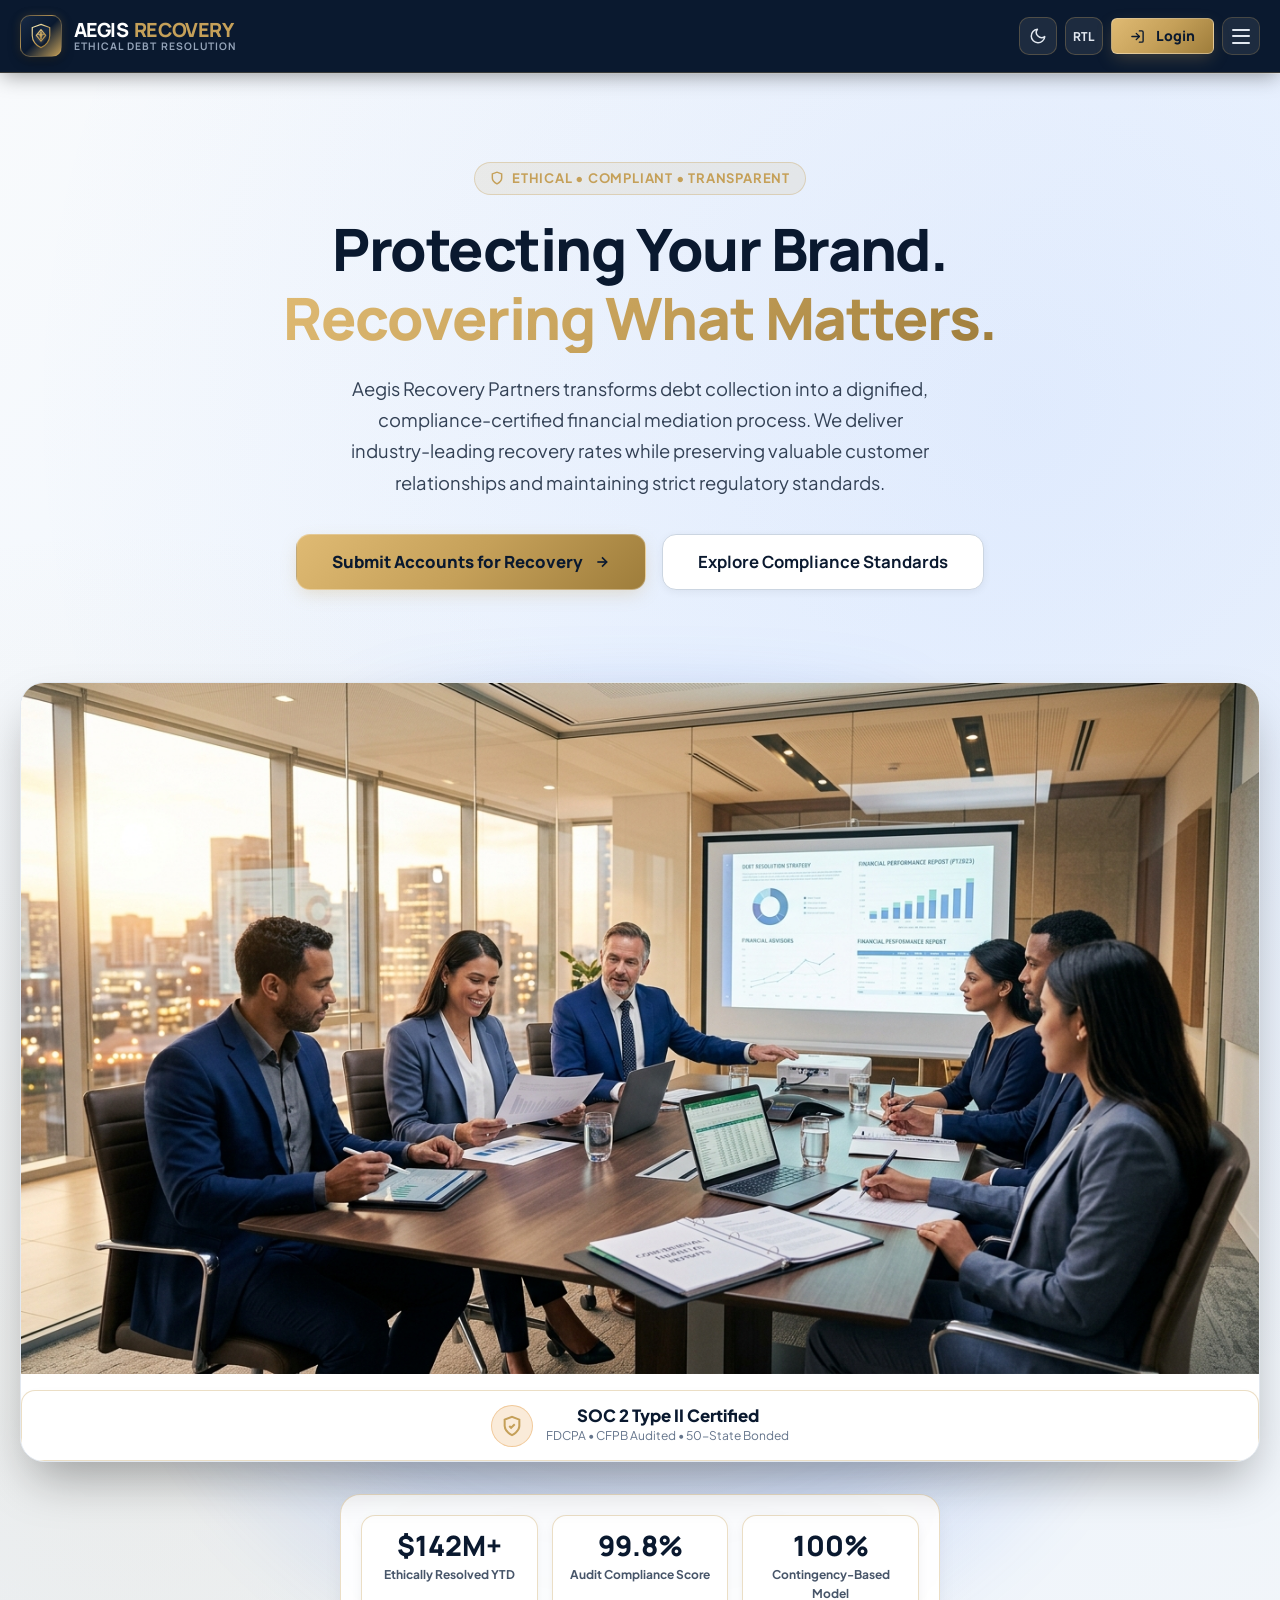
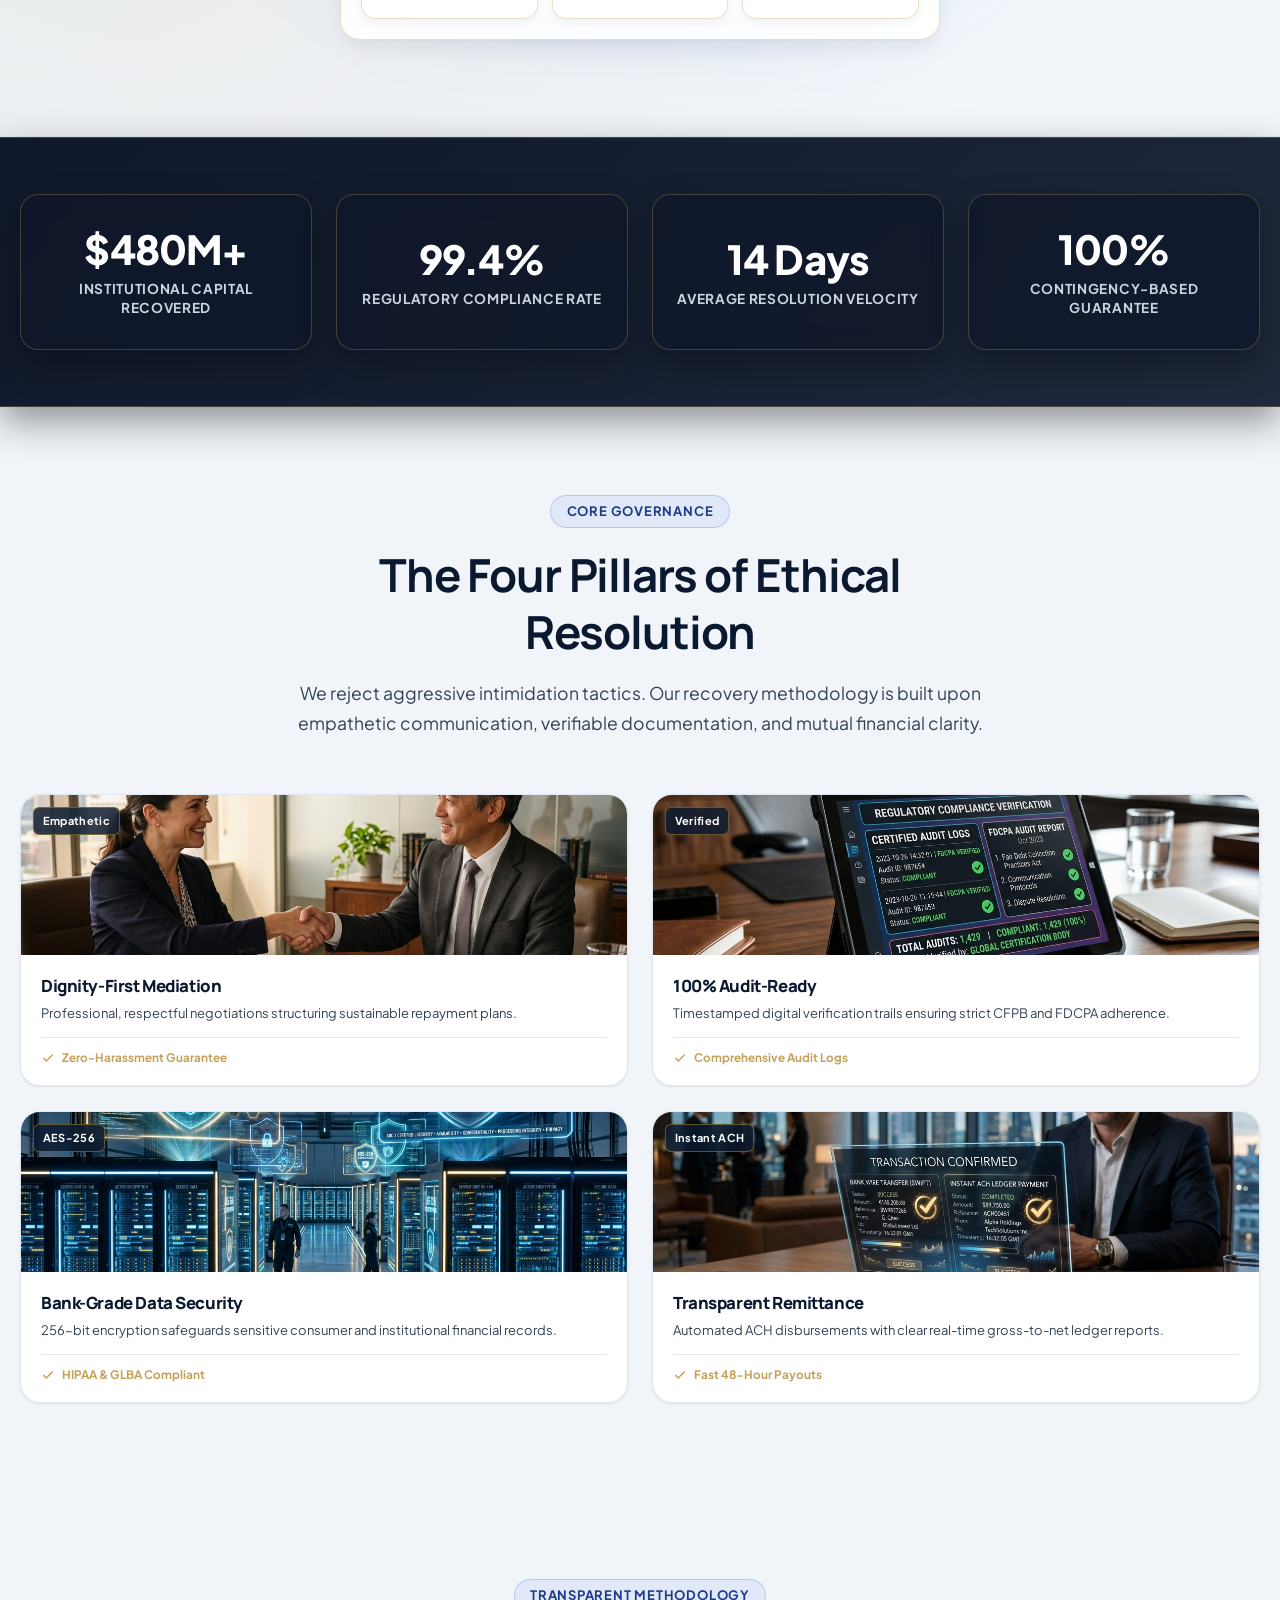
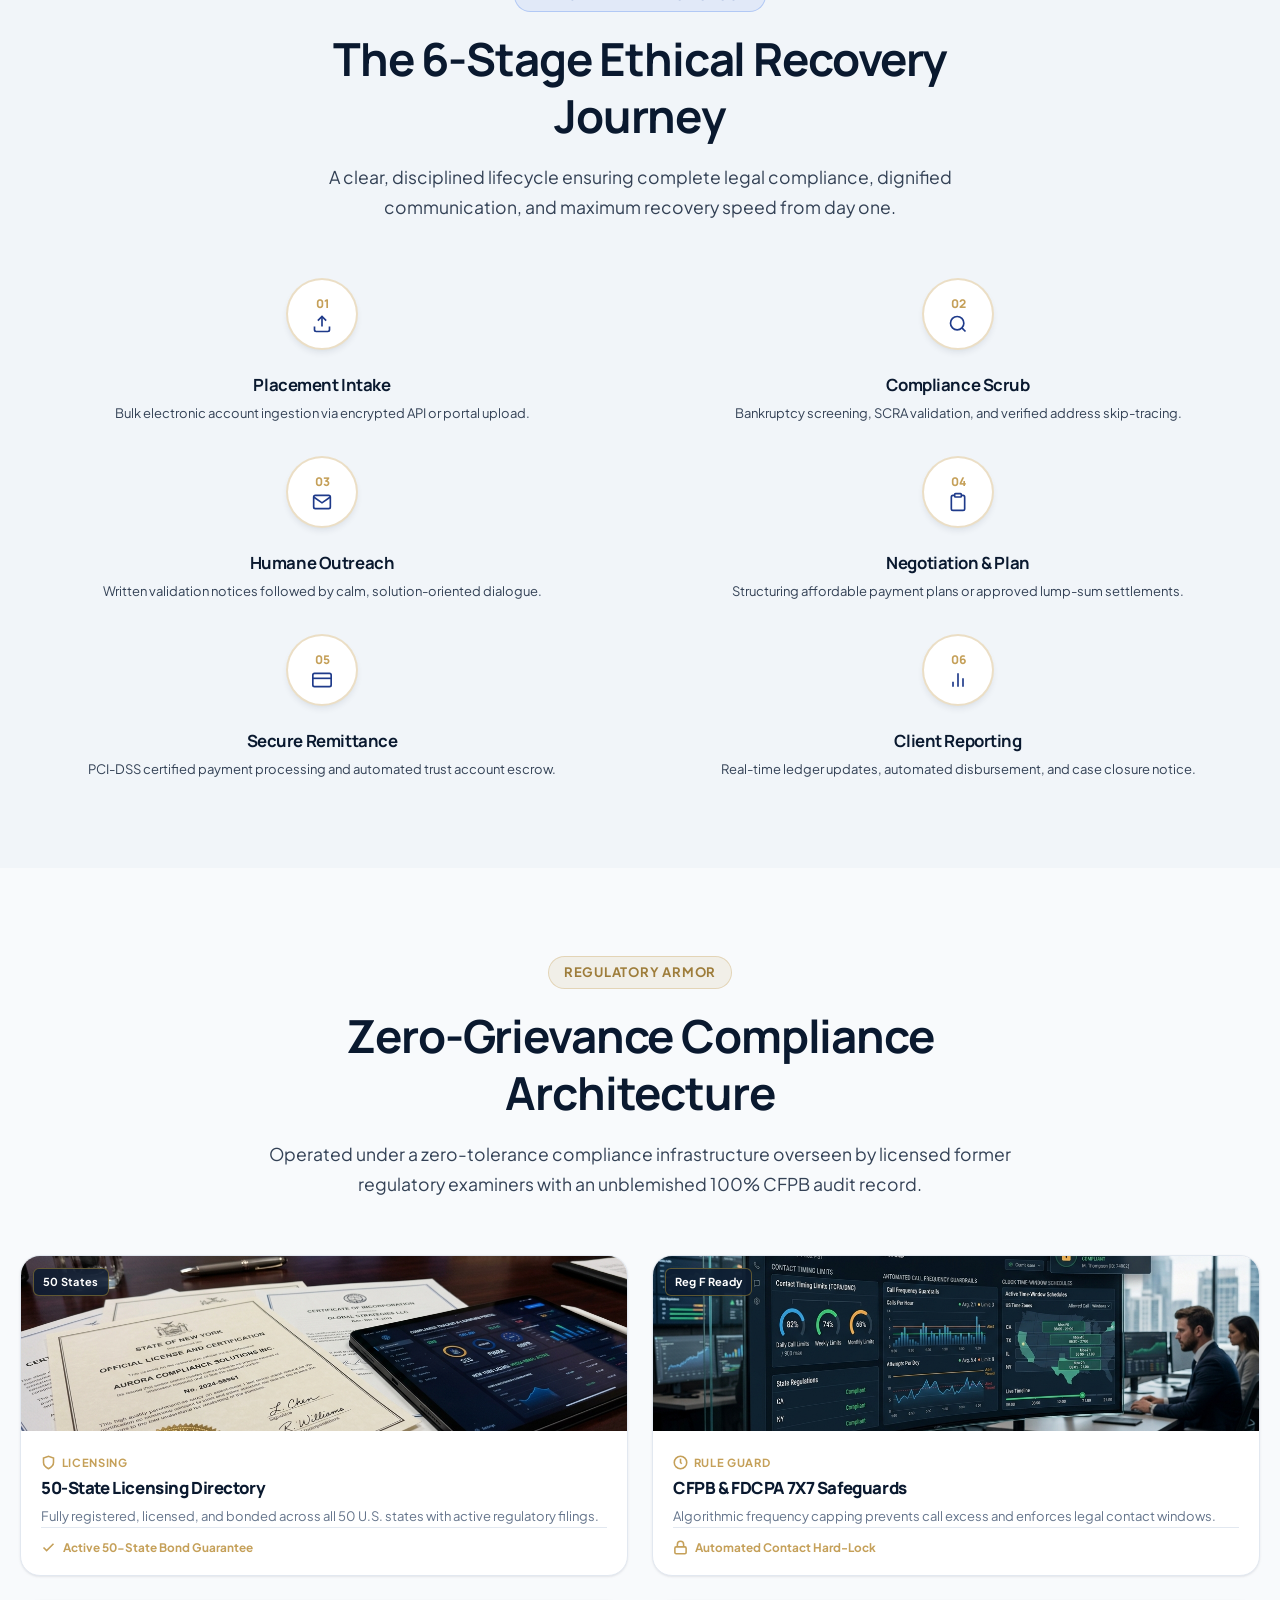
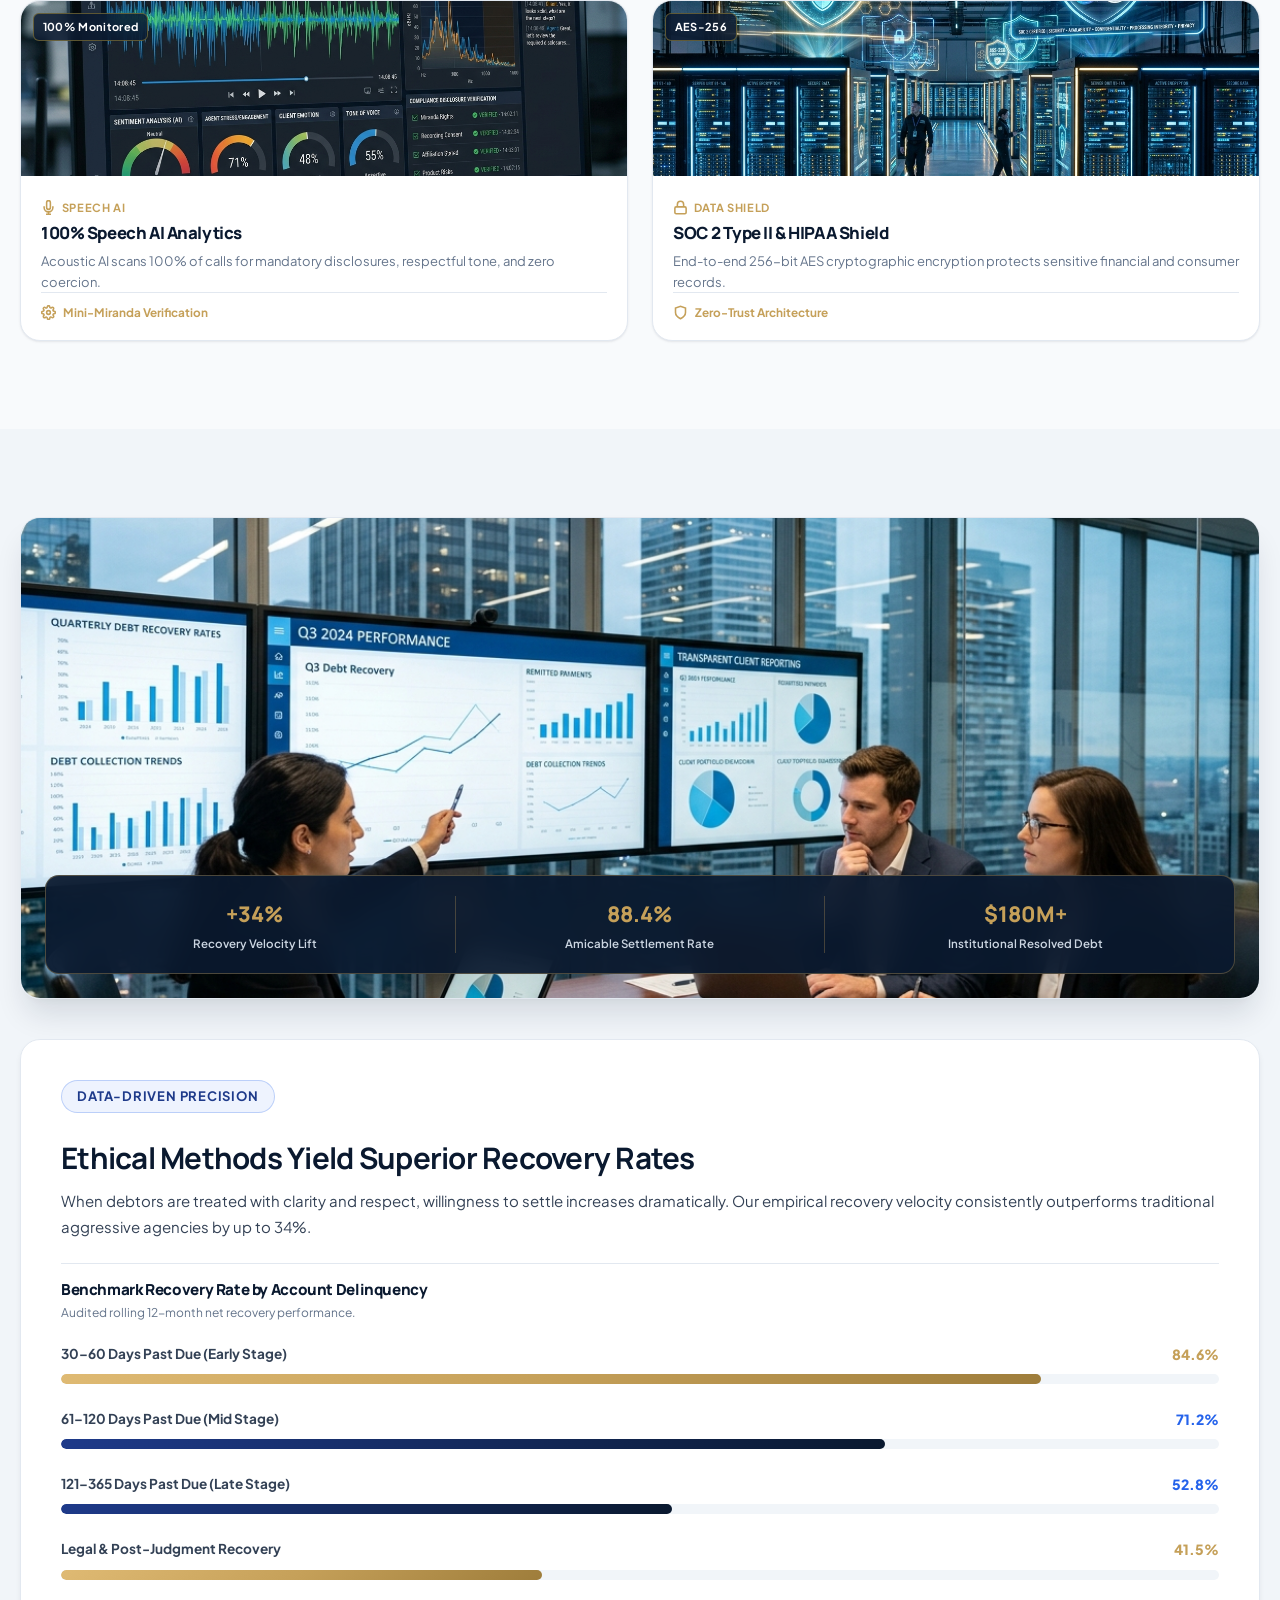
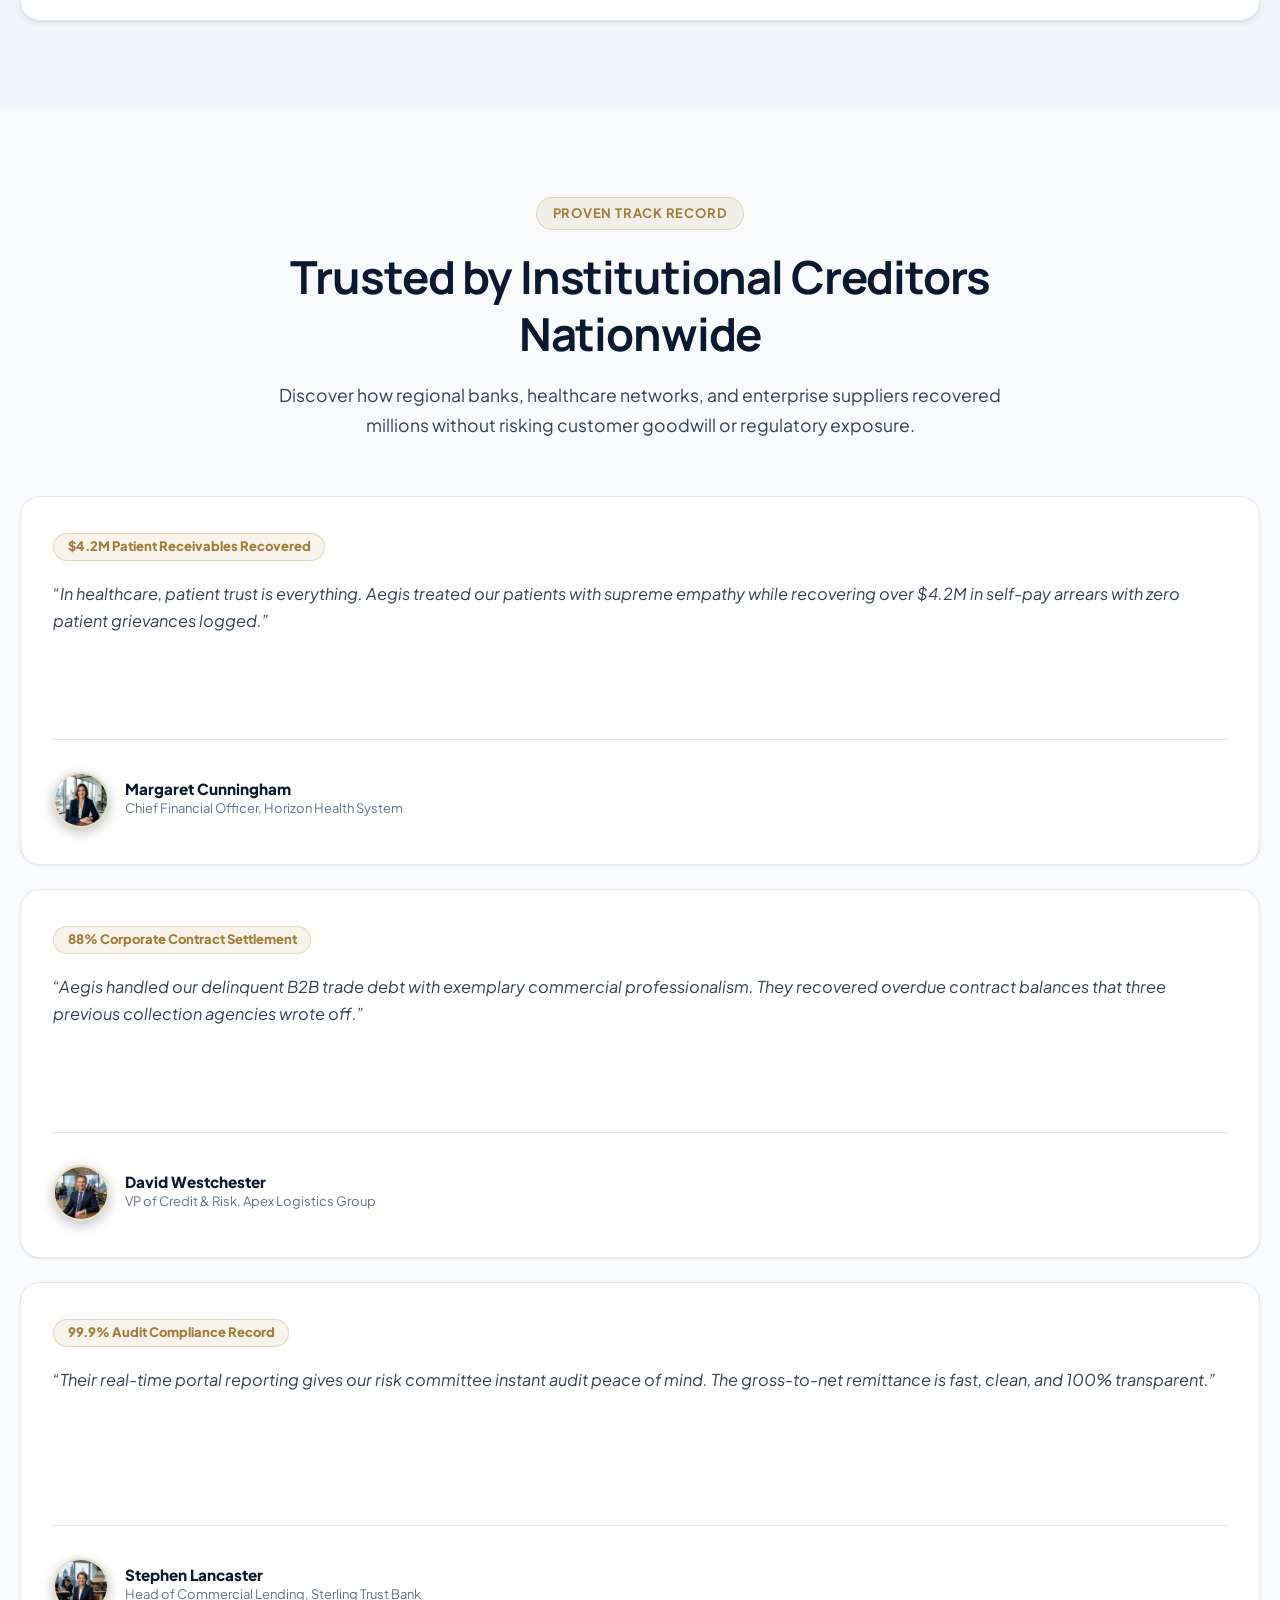
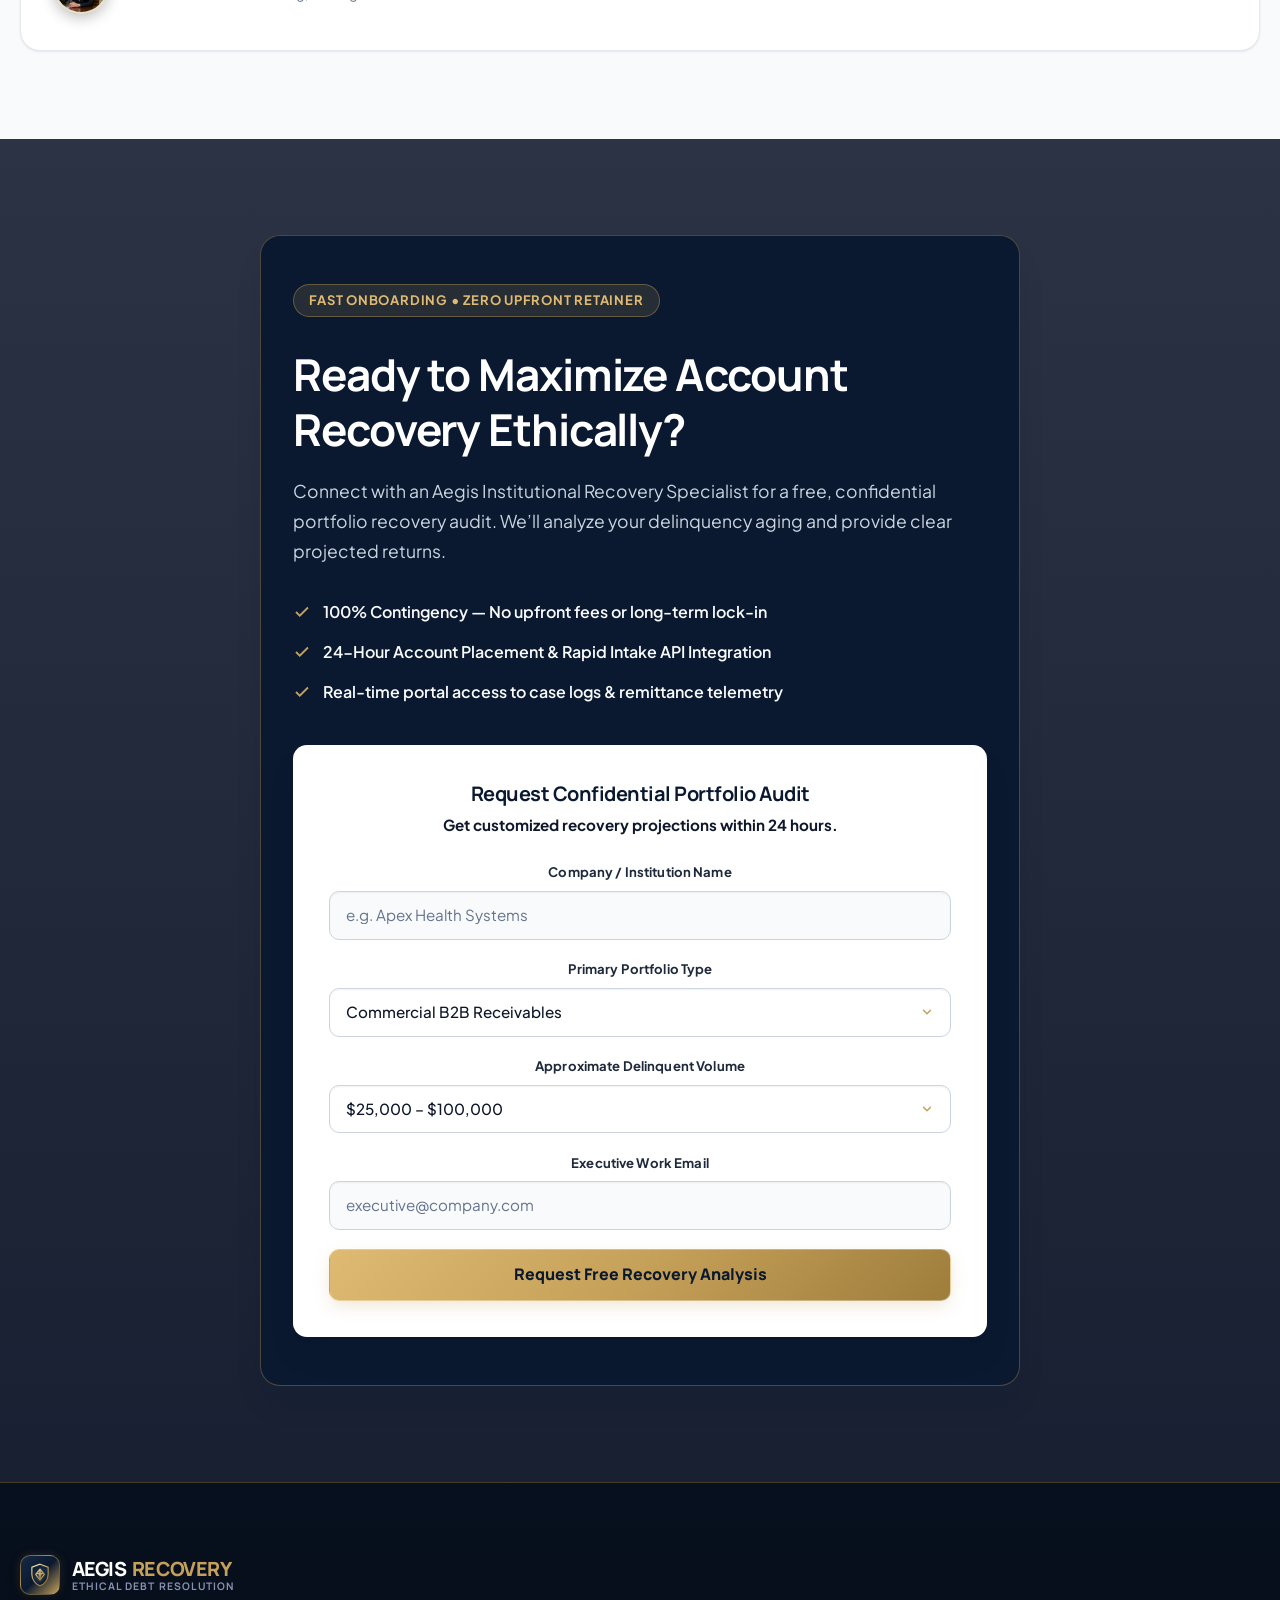
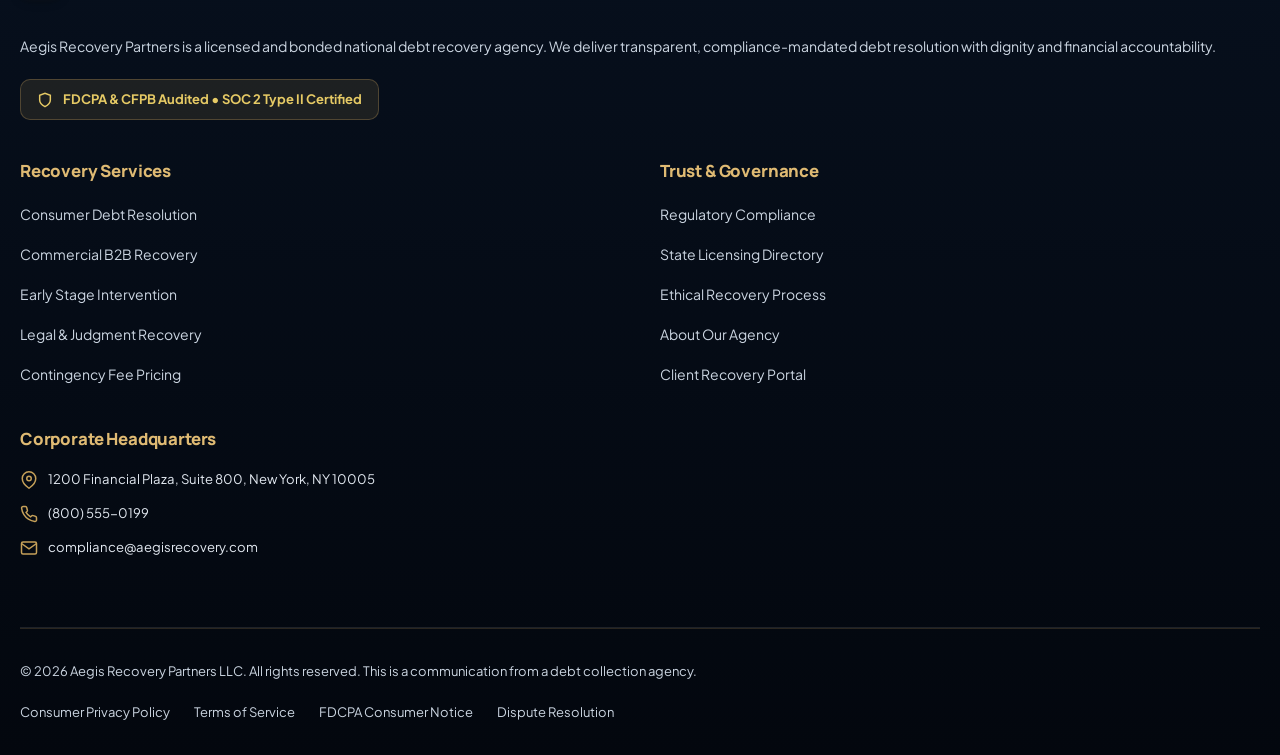
==== commit f41a1130: "first commit" ====
--- a/index.html
+++ b/index.html
@@ -388,11 +388,11 @@
           <a href="home-2.html" class="mobile-submenu-link">Home 2 — Compliance &amp; Intelligence</a>
         </div>
       </li>
+      <li class="mobile-nav-item"><a href="about.html" class="mobile-nav-link">About</a></li>
       <li class="mobile-nav-item"><a href="services.html" class="mobile-nav-link">Services</a></li>
       <li class="mobile-nav-item"><a href="compliance.html" class="mobile-nav-link">Compliance &amp; Licensing</a></li>
       <li class="mobile-nav-item"><a href="pricing.html" class="mobile-nav-link">Pricing</a></li>
       <li class="mobile-nav-item"><a href="recovery-process.html" class="mobile-nav-link">Recovery Process</a></li>
-      <li class="mobile-nav-item"><a href="about.html" class="mobile-nav-link">About</a></li>
       <li class="mobile-nav-item"><a href="contact.html" class="mobile-nav-link">Contact</a></li>
       <li class="mobile-nav-item"><a href="dashboard.html" class="mobile-nav-link">Dashboard</a></li>
     </ul>
--- a/assets/css/style.css
+++ b/assets/css/style.css
@@ -10162,7 +10162,8 @@
   padding: 1.25rem 1.5rem;
   display: flex;
   align-items: center;
-  justify-content: space-between;
+  justify-content: flex-start;
+  gap: 1.15rem;
   cursor: pointer;
   transition: all var(--transition-fast);
   text-align: left;
--- a/assets/css/responsive.css
+++ b/assets/css/responsive.css
@@ -1655,7 +1655,15 @@
   }
 
   .placement-guarantee-matrix {
-    grid-template-columns: 1fr;
+    grid-template-columns: repeat(2, 1fr) !important;
+    gap: 1.5rem !important;
+  }
+
+  .placement-guarantee-matrix .guarantee-card:nth-child(3) {
+    grid-column: 1 / -1 !important;
+    max-width: calc(50% - 0.75rem) !important;
+    margin: 0 auto !important;
+    width: 100% !important;
   }
 }
 
@@ -1726,8 +1734,15 @@
   }
 
   .estimate-metrics-grid,
-  .regional-hubs-grid {
-    grid-template-columns: 1fr;
+  .regional-hubs-grid,
+  .placement-guarantee-matrix {
+    grid-template-columns: 1fr !important;
+  }
+
+  .placement-guarantee-matrix .guarantee-card:nth-child(3) {
+    grid-column: span 1 !important;
+    max-width: 100% !important;
+    margin: 0 !important;
   }
 
   .dispute-alert-banner {
@@ -1853,7 +1868,7 @@
   overflow-x: hidden !important;
 }
 
-/* 2. Header Navbar Responsive Scaling (< 991px & < 576px) */
+/* 2. Header Navbar Responsive Scaling (< 991px, < 576px, < 380px) */
 @media (max-width: 991px) {
   .nav-actions #navLoginBtn,
   .nav-actions .btn-gold,
@@ -1870,33 +1885,149 @@
   .dashboard-actions .btn-back-site {
     display: none !important;
   }
+  .site-header .container,
+  .navbar-container,
+  .header-container {
+    padding-inline: 1rem !important;
+  }
 }
 
 @media (max-width: 576px) {
+  :root {
+    --container-padding: 0.85rem;
+  }
+
+  .site-header .container {
+    padding-inline: 0.75rem !important;
+  }
+
+  .site-header .navbar,
+  .navbar {
+    gap: 0.4rem !important;
+    justify-content: space-between !important;
+    width: 100% !important;
+    min-width: 0 !important;
+  }
+
   .brand-subtitle,
   .dashboard-portal-tag {
     display: none !important;
   }
 
+  .site-header .nav-brand,
+  .nav-brand {
+    gap: 0.45rem !important;
+    min-width: 0 !important;
+    flex-shrink: 1 !important;
+  }
+
   .brand-title {
-    font-size: 1.05rem !important;
-    letter-spacing: 0.02em !important;
+    font-size: clamp(0.9rem, 3.8vw, 1.12rem) !important;
+    letter-spacing: -0.01em !important;
+    white-space: nowrap !important;
+    line-height: 1 !important;
   }
 
   .brand-emblem {
     width: 32px !important;
     height: 32px !important;
+    min-width: 32px !important;
+    min-height: 32px !important;
+    border-radius: 8px !important;
+    flex-shrink: 0 !important;
   }
 
   .nav-actions,
   .dashboard-actions {
+    display: flex !important;
+    align-items: center !important;
     gap: 0.35rem !important;
-  }
-
-  .icon-btn {
+    flex-shrink: 0 !important;
+  }
+
+  .icon-btn,
+  .hamburger-btn,
+  #hamburgerBtn,
+  .theme-toggle-btn,
+  .rtl-toggle-btn {
     width: 36px !important;
     height: 36px !important;
+    min-width: 36px !important;
+    min-height: 36px !important;
     padding: 0 !important;
+    display: inline-flex !important;
+    align-items: center !important;
+    justify-content: center !important;
+    border-radius: 8px !important;
+    flex-shrink: 0 !important;
+    box-sizing: border-box !important;
+  }
+
+  .rtl-toggle-btn .dir-label {
+    font-size: 0.72rem !important;
+    font-weight: 700 !important;
+    line-height: 1 !important;
+  }
+
+  .theme-toggle-btn .theme-icon,
+  .theme-toggle-btn svg {
+    width: 16px !important;
+    height: 16px !important;
+    flex-shrink: 0 !important;
+  }
+}
+
+@media (max-width: 380px) {
+  .site-header .container {
+    padding-inline: 0.5rem !important;
+  }
+
+  .site-header .navbar,
+  .navbar {
+    gap: 0.25rem !important;
+  }
+
+  .nav-actions,
+  .dashboard-actions {
+    gap: 0.22rem !important;
+  }
+
+  .site-header .nav-brand,
+  .nav-brand {
+    gap: 0.35rem !important;
+  }
+
+  .brand-emblem {
+    width: 28px !important;
+    height: 28px !important;
+    min-width: 28px !important;
+    min-height: 28px !important;
+  }
+
+  .brand-title {
+    font-size: 0.88rem !important;
+  }
+
+  .icon-btn,
+  .hamburger-btn,
+  #hamburgerBtn,
+  .theme-toggle-btn,
+  .rtl-toggle-btn {
+    width: 32px !important;
+    height: 32px !important;
+    min-width: 32px !important;
+    min-height: 32px !important;
+    border-radius: 6px !important;
+  }
+
+  .rtl-toggle-btn .dir-label {
+    font-size: 0.65rem !important;
+  }
+
+  .theme-toggle-btn .theme-icon,
+  .theme-toggle-btn svg {
+    width: 14px !important;
+    height: 14px !important;
   }
 }
 
@@ -2217,15 +2348,125 @@
   }
 }
 
-/* Command Center & Hub Display Mobile Layout Protection (< 991px & < 576px) */
+/* Command Center & Hub Display Responsive Layout Protection (iPad Pro, Tablets & Mobile) */
+@media (max-width: 1280px) {
+  .command-room-arena {
+    grid-template-columns: 1fr !important;
+    gap: 2.25rem !important;
+    margin-top: 2.5rem !important;
+  }
+
+  .command-hubs-nav {
+    display: grid !important;
+    grid-template-columns: repeat(2, 1fr) !important;
+    gap: 1.15rem !important;
+    width: 100% !important;
+  }
+
+  .command-display-panel {
+    grid-template-columns: 1.15fr 0.85fr !important;
+    gap: 1.5rem !important;
+  }
+
+  .display-panel-content {
+    padding: 2.25rem 1.75rem !important;
+  }
+
+  .display-panel-media {
+    min-height: 100% !important;
+  }
+
+  .command-telemetry-grid {
+    display: grid !important;
+    grid-template-columns: repeat(2, minmax(0, 1fr)) !important;
+    gap: 1rem !important;
+    margin-top: 1.5rem !important;
+    width: 100% !important;
+  }
+
+  .telemetry-box {
+    padding: 1rem 1.15rem !important;
+    border-radius: 14px !important;
+    min-height: 90px !important;
+    display: flex !important;
+    flex-direction: column !important;
+    justify-content: center !important;
+    box-sizing: border-box !important;
+    text-align: left !important;
+    transition: all 0.25s ease !important;
+  }
+
+  [dir="rtl"] .telemetry-box {
+    text-align: right !important;
+  }
+
+  .telemetry-lbl {
+    font-size: 0.68rem !important;
+    font-weight: 800 !important;
+    line-height: 1.25 !important;
+    margin-bottom: 0.4rem !important;
+    letter-spacing: 0.05em !important;
+    text-transform: uppercase !important;
+    white-space: normal !important;
+    overflow: visible !important;
+    text-overflow: clip !important;
+  }
+
+  .telemetry-val {
+    font-size: 0.95rem !important;
+    font-weight: 700 !important;
+    line-height: 1.35 !important;
+    white-space: normal !important;
+    word-break: normal !important;
+    overflow-wrap: break-word !important;
+    hyphens: none !important;
+    -webkit-hyphens: none !important;
+    margin: 0 !important;
+  }
+
+  .accreditations-ribbon-showcase {
+    grid-template-columns: repeat(2, 1fr) !important;
+    gap: 1.5rem !important;
+  }
+
+  .regional-hubs-grid {
+    grid-template-columns: repeat(2, 1fr) !important;
+    gap: 1.5rem !important;
+  }
+
+  .placement-guarantee-matrix {
+    grid-template-columns: repeat(2, 1fr) !important;
+    gap: 1.5rem !important;
+  }
+
+  .placement-guarantee-matrix .guarantee-card:nth-child(3) {
+    grid-column: 1 / -1 !important;
+    max-width: calc(50% - 0.75rem) !important;
+    margin: 0 auto !important;
+    width: 100% !important;
+  }
+
+  .mods-bento-grid {
+    grid-template-columns: repeat(2, 1fr) !important;
+    gap: 1.5rem !important;
+  }
+}
+
 @media (max-width: 991px) {
   .command-display-panel {
     grid-template-columns: 1fr !important;
-    gap: 1.5rem !important;
+    gap: 0 !important;
   }
 
   .display-panel-content {
-    padding: 1.5rem 1.25rem !important;
+    padding: 2rem 1.5rem !important;
+  }
+
+  .display-panel-media {
+    height: 280px !important;
+    min-height: 260px !important;
+    max-height: 320px !important;
+    width: 100% !important;
   }
 
   .command-hub-title {
@@ -2244,17 +2485,58 @@
     overflow-wrap: break-word !important;
     line-height: 1.6 !important;
   }
-
-  .command-telemetry-grid {
-    grid-template-columns: repeat(2, 1fr) !important;
-    gap: 0.75rem !important;
-  }
-}
-
-@media (max-width: 576px) {
+}
+
+@media (max-width: 850px) {
+  .command-display-panel {
+    grid-template-columns: 1fr !important;
+  }
+
   .command-telemetry-grid {
     grid-template-columns: 1fr !important;
-    gap: 0.5rem !important;
+    gap: 0.75rem !important;
+  }
+
+  .telemetry-box {
+    min-height: auto !important;
+    padding: 0.9rem 1.1rem !important;
+  }
+}
+
+@media (max-width: 640px) {
+  .command-hubs-nav {
+    grid-template-columns: 1fr !important;
+    gap: 0.85rem !important;
+  }
+
+  .command-hub-btn {
+    display: flex !important;
+    align-items: center !important;
+    justify-content: flex-start !important;
+    gap: 0.85rem !important;
+    padding: 0.95rem 1.15rem !important;
+    border-radius: 12px !important;
+    text-align: left !important;
+  }
+
+  .display-panel-content {
+    padding: 1.5rem 1.2rem !important;
+  }
+
+  .display-panel-media {
+    height: 220px !important;
+    min-height: 200px !important;
+  }
+}
+
+@media (max-width: 480px) {
+  .command-telemetry-grid {
+    grid-template-columns: 1fr !important;
+    gap: 0.65rem !important;
+  }
+
+  .telemetry-box {
+    padding: 0.75rem 0.9rem !important;
   }
 }
 
@@ -2269,8 +2551,8 @@
   justify-content: center !important;
   align-items: center !important;
   gap: 4.5px !important;
-  width: 38px !important;
-  height: 38px !important;
+  width: 38px;
+  height: 38px;
   padding: 6px !important;
   border-radius: var(--radius-md) !important;
   background-color: rgba(255, 255, 255, 0.08) !important;
@@ -2827,4 +3109,245 @@
   }
 }
 
-
+/* ==========================================================================
+   COMPREHENSIVE MOBILE ICON & CONSOLE RESPONSIVE SYSTEM
+   ========================================================================== */
+
+/* 1. Global Header Icons & Action Controls Consistency */
+.site-header .nav-actions,
+.navbar .nav-actions,
+.dashboard-header .dashboard-actions {
+  display: flex !important;
+  align-items: center !important;
+  flex-shrink: 0 !important;
+}
+
+.site-header .icon-btn,
+.navbar .icon-btn,
+.site-header .hamburger-btn,
+.navbar .hamburger-btn,
+.dashboard-header .icon-btn {
+  border: 1px solid rgba(197, 160, 89, 0.3) !important;
+  background-color: rgba(255, 255, 255, 0.08) !important;
+  color: #E2E8F0 !important;
+  transition: all var(--transition-fast) !important;
+  box-sizing: border-box !important;
+}
+
+.site-header .icon-btn:hover,
+.navbar .icon-btn:hover,
+.site-header .hamburger-btn:hover,
+.navbar .hamburger-btn:hover,
+.dashboard-header .icon-btn:hover {
+  background-color: rgba(197, 160, 89, 0.22) !important;
+  border-color: rgba(197, 160, 89, 0.6) !important;
+  color: #E6CA65 !important;
+}
+
+/* 2. Floating Back To Top Button Responsive Engine */
+.back-to-top,
+.back-to-top-btn,
+#backToTopBtn {
+  position: fixed !important;
+  bottom: 18px !important;
+  right: 18px !important;
+  width: 40px !important;
+  height: 40px !important;
+  min-width: 40px !important;
+  min-height: 40px !important;
+  border-radius: var(--radius-md, 10px) !important;
+  background: rgba(10, 25, 47, 0.92) !important;
+  border: 1px solid rgba(197, 160, 89, 0.45) !important;
+  color: #C5A059 !important;
+  display: flex !important;
+  align-items: center !important;
+  justify-content: center !important;
+  z-index: 99999 !important;
+  box-shadow: 0 4px 16px rgba(0, 0, 0, 0.45), 0 0 12px rgba(197, 160, 89, 0.2) !important;
+  backdrop-filter: blur(8px) !important;
+  -webkit-backdrop-filter: blur(8px) !important;
+  cursor: pointer !important;
+  touch-action: manipulation !important;
+  transition: all var(--transition-fast) !important;
+}
+
+.back-to-top:hover,
+.back-to-top-btn:hover,
+#backToTopBtn:hover {
+  background: rgba(23, 42, 69, 0.98) !important;
+  border-color: #E6CA65 !important;
+  color: #FFFFFF !important;
+  transform: translateY(-3px) !important;
+}
+
+[dir="rtl"] .back-to-top,
+[dir="rtl"] .back-to-top-btn,
+[dir="rtl"] #backToTopBtn {
+  right: auto !important;
+  left: 18px !important;
+}
+
+@media (max-width: 576px) {
+  .back-to-top,
+  .back-to-top-btn,
+  #backToTopBtn {
+    bottom: 14px !important;
+    right: 14px !important;
+    width: 36px !important;
+    height: 36px !important;
+    min-width: 36px !important;
+    min-height: 36px !important;
+    border-radius: 8px !important;
+  }
+  [dir="rtl"] .back-to-top,
+  [dir="rtl"] .back-to-top-btn,
+  [dir="rtl"] #backToTopBtn {
+    right: auto !important;
+    left: 14px !important;
+  }
+}
+
+/* 3. Forensic Scrub Console & Filter Switches Full Responsiveness */
+.scrub-terminal-console {
+  max-width: 100% !important;
+  overflow: hidden !important;
+  box-sizing: border-box !important;
+}
+
+.scrub-console-grid {
+  width: 100% !important;
+  max-width: 100% !important;
+  box-sizing: border-box !important;
+}
+
+.scrub-filter-toggle {
+  width: 100% !important;
+  max-width: 100% !important;
+  box-sizing: border-box !important;
+}
+
+.scrub-toggle-switch {
+  flex-shrink: 0 !important;
+}
+
+@media (max-width: 991px) {
+  .scrub-console-grid {
+    grid-template-columns: 1fr !important;
+  }
+
+  .scrub-control-pane {
+    border-right: none !important;
+    border-bottom: 1px solid rgba(197, 160, 89, 0.2) !important;
+  }
+
+  [dir="rtl"] .scrub-control-pane {
+    border-left: none !important;
+    border-bottom: 1px solid rgba(197, 160, 89, 0.2) !important;
+  }
+}
+
+@media (max-width: 768px) {
+  .scrub-console-topbar {
+    padding: 0.85rem 1rem !important;
+    flex-wrap: wrap !important;
+    gap: 0.5rem !important;
+    justify-content: space-between !important;
+  }
+
+  .scrub-console-topbar > span:not(.badge):not(.scrub-traffic-lights) {
+    font-size: 0.72rem !important;
+    word-break: break-all !important;
+    order: 3;
+    width: 100%;
+    margin-top: 0.25rem;
+  }
+
+  .scrub-control-pane,
+  .scrub-monitor-pane {
+    padding: 1.25rem 1rem !important;
+  }
+
+  .scrub-filter-toggle {
+    padding: 0.85rem 1rem !important;
+    gap: 0.75rem !important;
+  }
+
+  .scrub-filter-toggle > div:first-child {
+    min-width: 0 !important;
+    flex: 1 1 auto !important;
+  }
+
+  .scrub-filter-toggle span {
+    font-size: 0.88rem !important;
+    word-break: normal !important;
+    overflow-wrap: break-word !important;
+  }
+
+  .scrub-stats-ribbon {
+    grid-template-columns: 1fr !important;
+    gap: 0.75rem !important;
+    margin-bottom: 1.25rem !important;
+  }
+
+  .scrub-stat-pod {
+    padding: 0.85rem !important;
+  }
+}
+
+@media (max-width: 480px) {
+  .scrub-filter-toggle {
+    padding: 0.75rem 0.85rem !important;
+    gap: 0.5rem !important;
+  }
+
+  .scrub-toggle-switch {
+    width: 38px !important;
+    height: 22px !important;
+  }
+
+  .scrub-toggle-switch::after {
+    width: 18px !important;
+    height: 18px !important;
+  }
+
+  .scrub-filter-toggle.active .scrub-toggle-switch::after {
+    transform: translateX(16px) !important;
+  }
+}
+
+/* 4. SLA 4-Quadrant Institutional Matrix (iPad Pro & Tablets: 2 Cards Per Row) */
+@media (max-width: 1366px) and (min-width: 641px) {
+  .sla-quadrant-grid {
+    grid-template-columns: repeat(2, 1fr) !important;
+    gap: 1.5rem !important;
+    margin-top: 2rem !important;
+  }
+
+  .sla-quad-card {
+    padding: 2rem 1.5rem !important;
+    min-height: auto !important;
+  }
+
+  .sla-big-num {
+    font-size: 2.2rem !important;
+  }
+}
+
+@media (max-width: 640px) {
+  .sla-quadrant-grid {
+    grid-template-columns: 1fr !important;
+    gap: 1.25rem !important;
+    margin-top: 1.75rem !important;
+  }
+
+  .sla-quad-card {
+    padding: 1.5rem 1.25rem !important;
+  }
+
+  .sla-big-num {
+    font-size: 1.95rem !important;
+  }
+}
+
+
+
